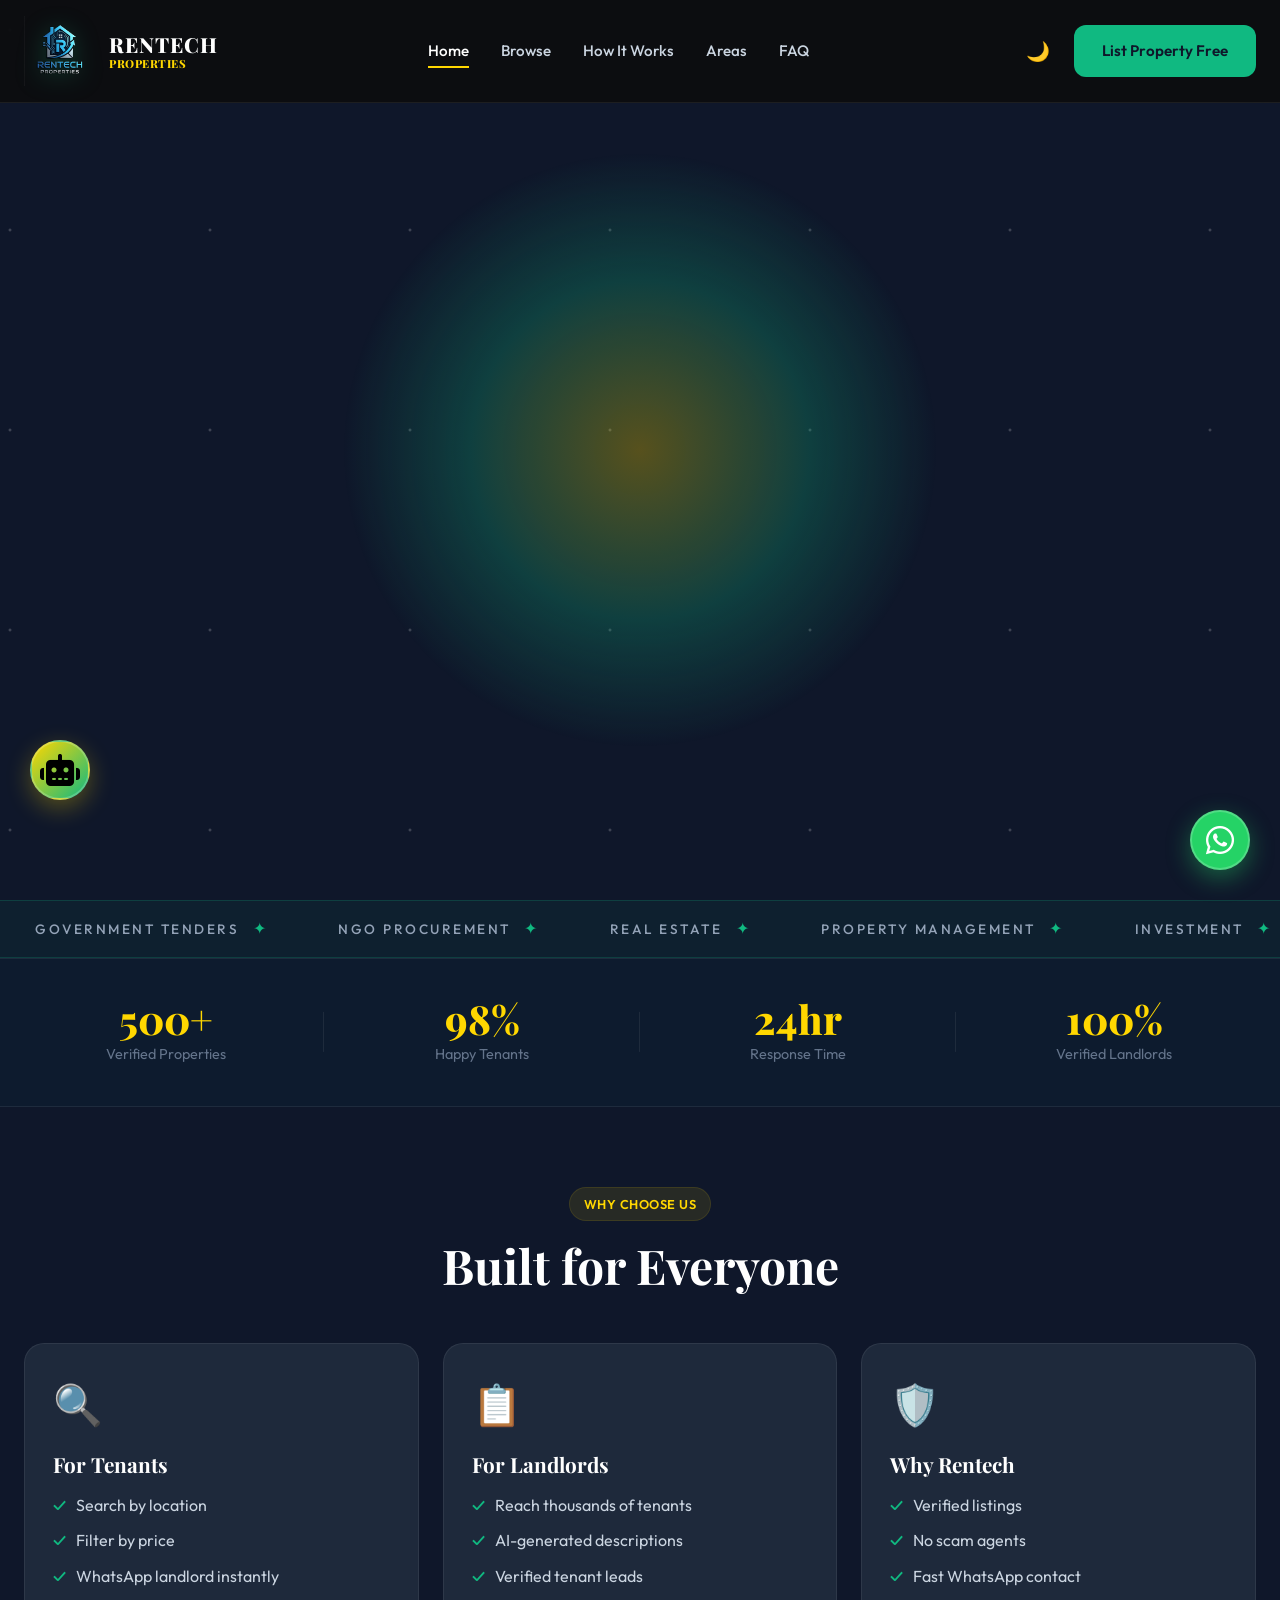
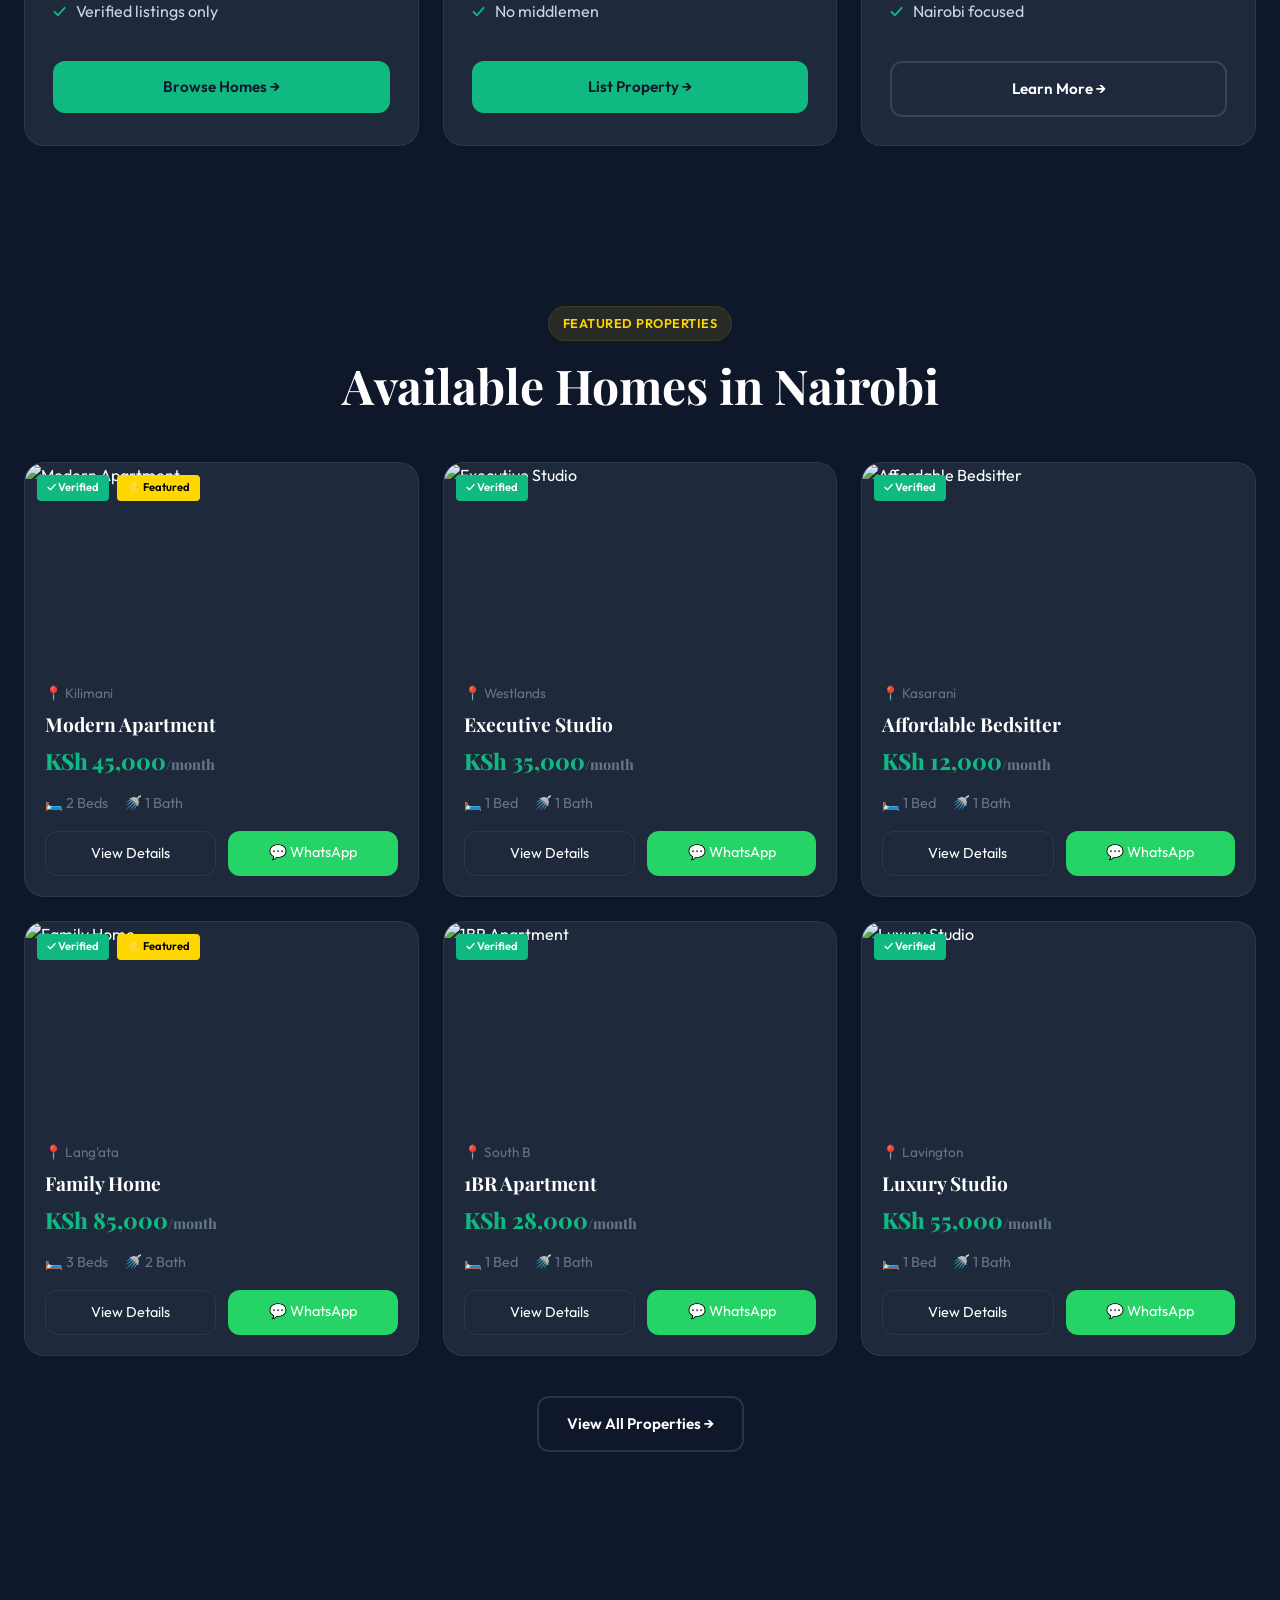
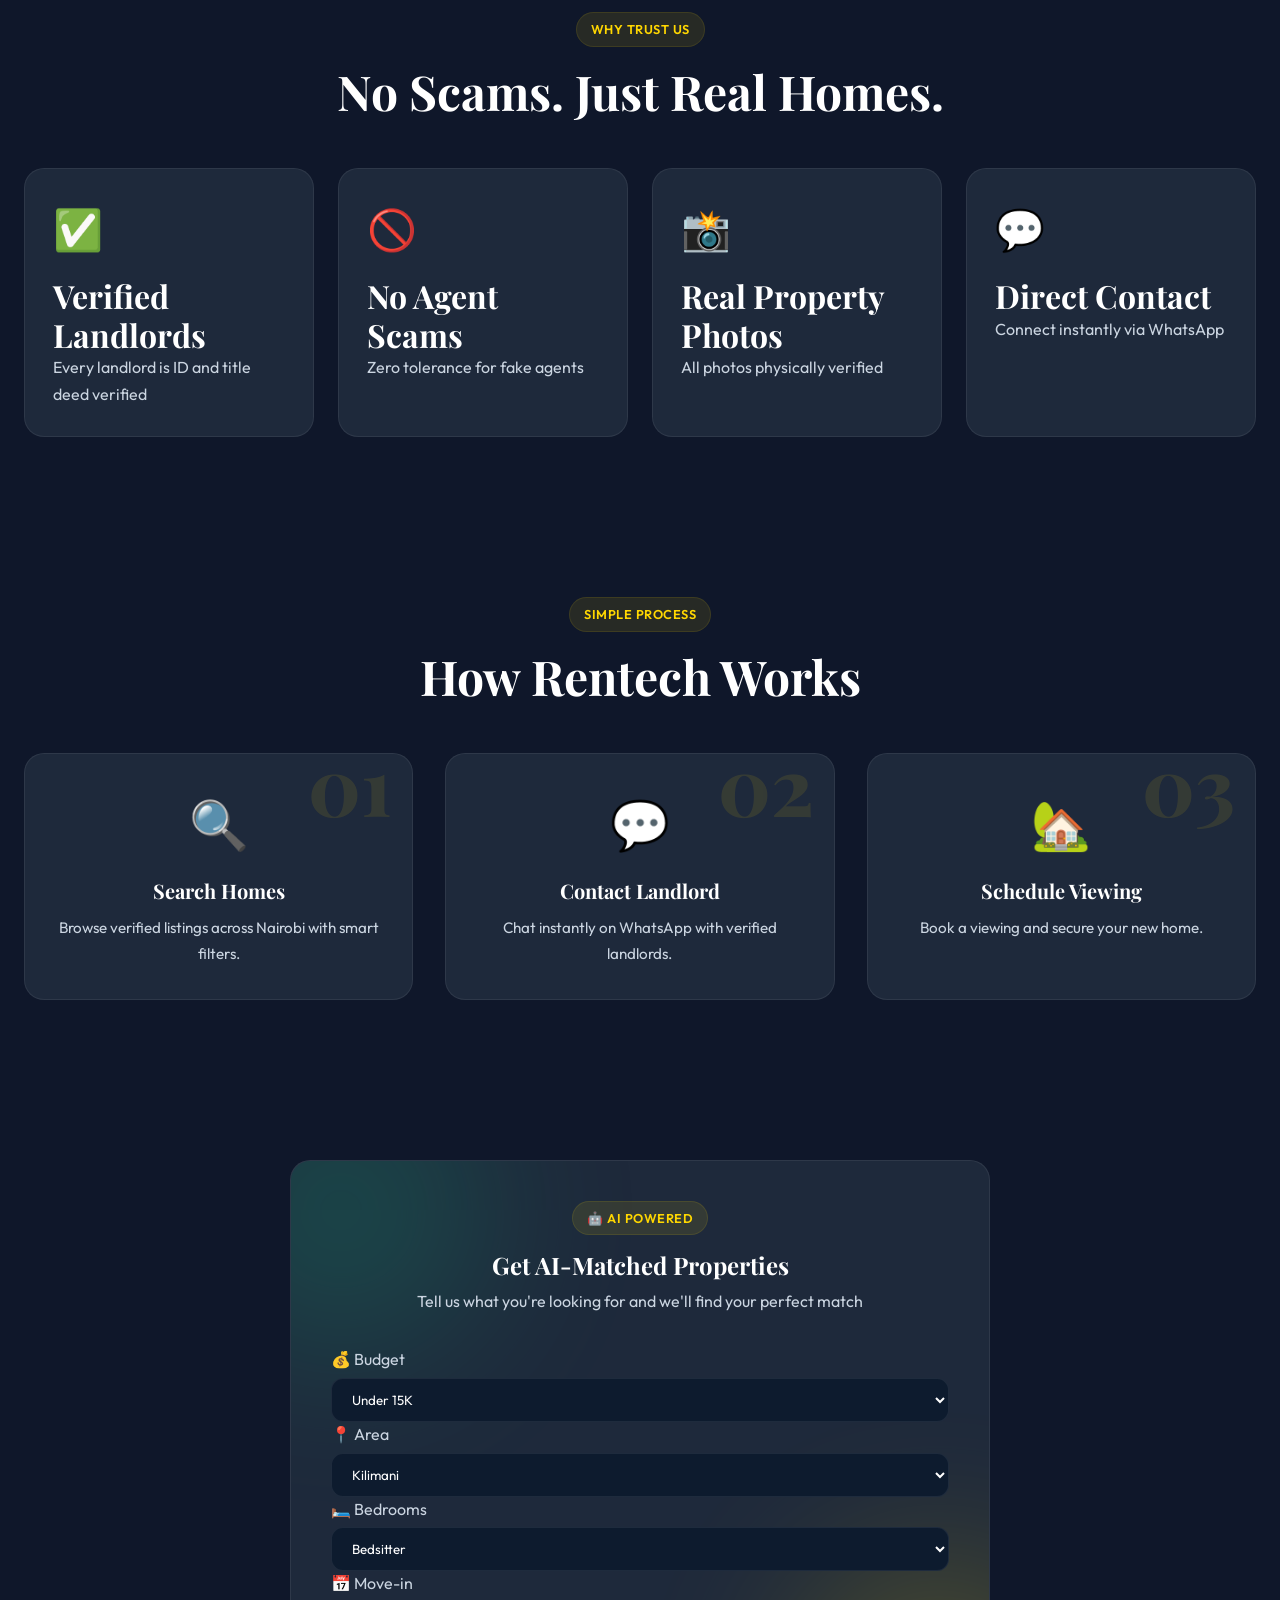
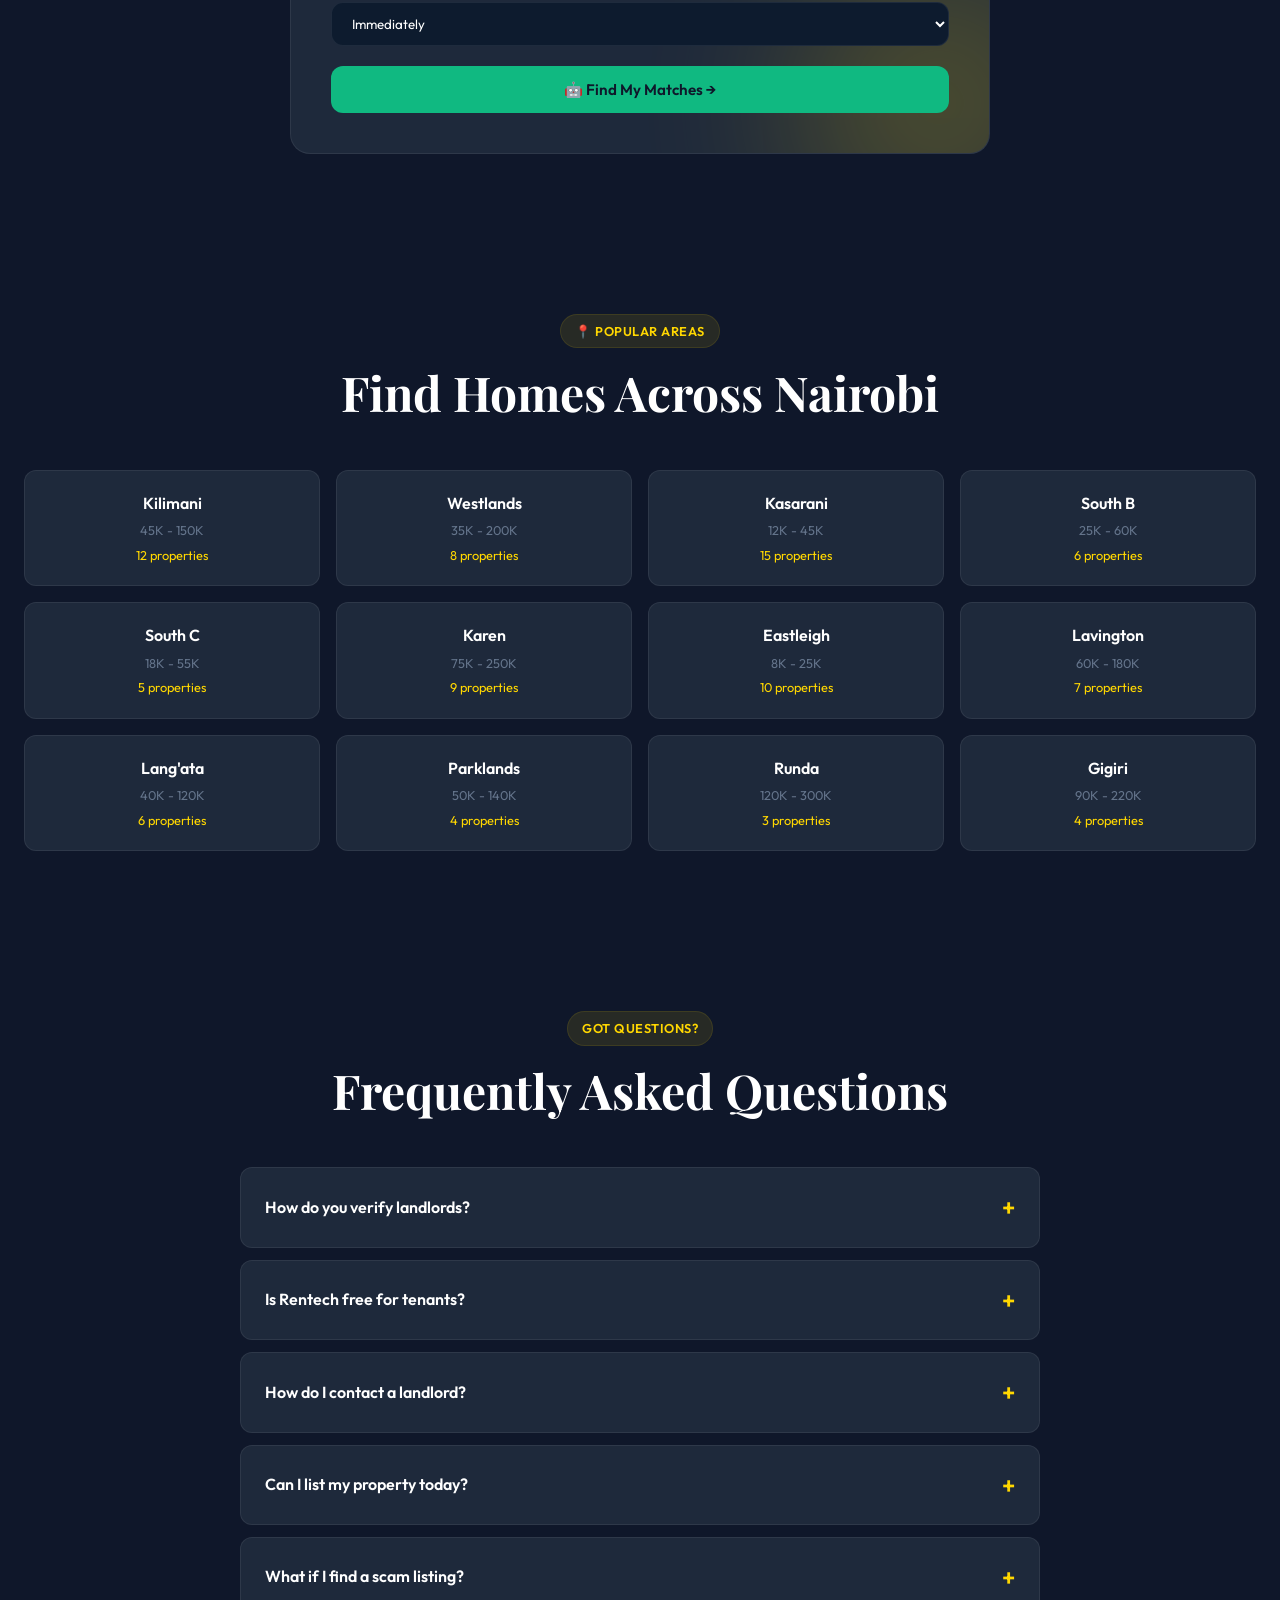
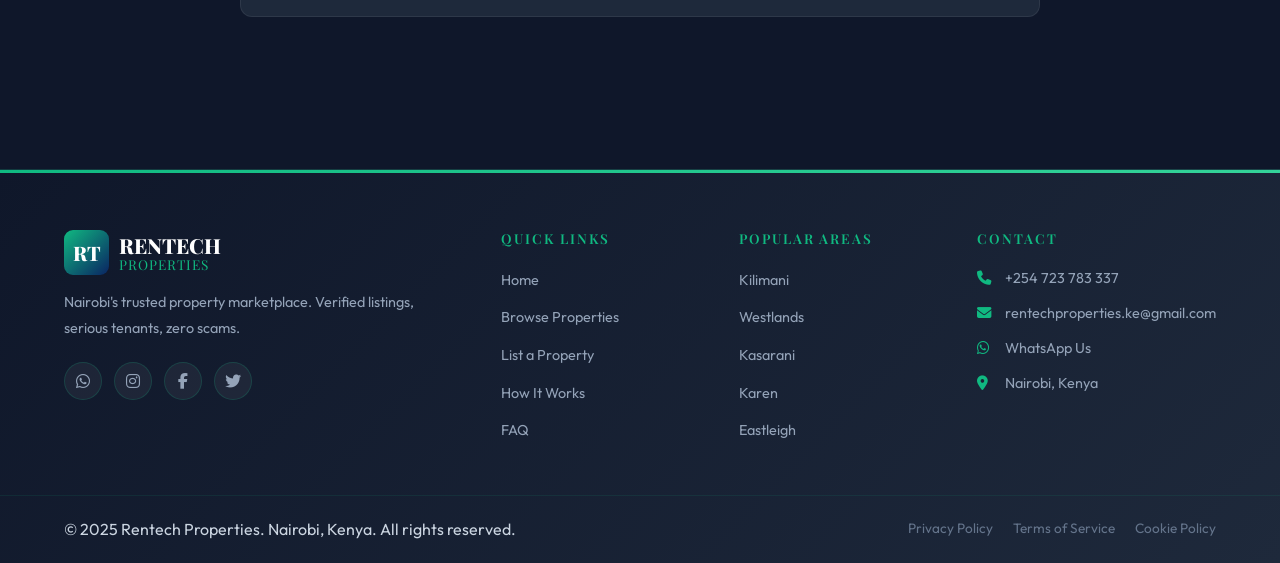
==== index.html @ 943ffc3f "Fixed missing hero section - added amazing two-column hero" ====
<!DOCTYPE html>
<html lang="en">
<head>
    <meta charset="UTF-8">
    <meta name="viewport" content="width=device-width, initial-scale=1.0">
    <title>Rentech Properties | AI-Verified Rentals in Nairobi</title>
    
    <!-- Fonts - Playfair Display & Outfit + Syne & DM Sans -->
    <link rel="preconnect" href="https://fonts.googleapis.com">
    <link rel="preconnect" href="https://fonts.gstatic.com" crossorigin>
    <link href="https://fonts.googleapis.com/css2?family=Playfair+Display:wght@400;500;600;700;800;900&family=Outfit:wght@300;400;500;600;700;800&family=Syne:wght@700;800&family=DM+Sans:wght@400;500;600&display=swap" rel="stylesheet">
    
    <!-- Font Awesome Icons -->
    <link rel="stylesheet" href="https://cdnjs.cloudflare.com/ajax/libs/font-awesome/6.5.0/css/all.min.css">
    
    <!-- Open Graph Meta Tags -->
    <meta property="og:type" content="website">
    <meta property="og:url" content="https://rentech-properties.vercel.app/">
    <meta property="og:title" content="Rentech Properties | AI-Verified Rentals in Nairobi">
    <meta property="og:description" content="No scam agents. No wasted trips. 500+ verified landlords across Nairobi. Find your next home safely.">
    <meta property="og:image" content="https://rentech-properties.vercel.app/assets/logo.png">
    <meta name="theme-color" content="#10B981">
    
    <!-- CSS -->
    <link rel="stylesheet" href="css/styles.css">
</head>
<body>
    <!-- LOADER ANIMATION -->
    <div id="loader">
        <div class="loader-logo-wrap">
            <div class="loader-logo-icon">RT</div>
            <div class="loader-ring"></div>
            <div class="loader-ring2"></div>
            <div class="loader-shimmer"></div>
        </div>
        <div class="loader-name">RENTECH PROPERTIES</div>
        <div class="loader-tagline">Nairobi's Trusted Property Marketplace</div>
        <div class="loader-bar"><div class="loader-fill"></div></div>
    </div>

    <!-- Navigation -->
    <nav class="navbar" id="nav">
        <div class="nav-container">
            <div class="logo" onclick="window.scrollTo({top: 0, behavior: 'smooth'})">
                <div class="logo-img">
                    <img src="assets/logo.png" alt="Rentech Logo">
                </div>
                <div class="logo-text">RENTECH<span>PROPERTIES</span></div>
            </div>
            
            <div class="nav-links">
                <a href="index.html" class="active">Home</a>
                <a href="properties.html">Browse</a>
                <a href="#how">How It Works</a>
                <a href="#locations">Areas</a>
                <a href="#faq">FAQ</a>
            </div>
            
            <div class="nav-right">
                <button class="theme-toggle" id="theme-btn" aria-label="Toggle theme">🌙</button>
                <a href="list-property.html" class="btn btn-primary">List Property Free</a>
                <div class="hamburger" id="ham">
                    <span></span>
                    <span></span>
                    <span></span>
                </div>
            </div>
        </div>
    </nav>
    
    <!-- Mobile Menu -->
    <div class="mobile-menu" id="mob-menu">
        <a href="index.html">Home</a>
        <a href="properties.html">Browse</a>
        <a href="#how">How It Works</a>
        <a href="#locations">Areas</a>
        <a href="#faq">FAQ</a>
        <a href="list-property.html" class="btn btn-primary">List Property Free</a>
    </div>

    <!-- Hero Section -->
    <section class="hero" id="hero">
        <div class="hero-glow"></div>
        
        <div class="container">
            <!-- Main Badge -->
            <div class="hero-badge reveal">
                <span class="pulse-dot"></span>
                <span>AI-Verified Since 2025 🛡️</span>
            </div>
            
            <!-- Main Headline -->
            <h1 class="hero-headline reveal">
                <span class="line">Find Verified Rental Homes</span>
                <span class="line line-2">in Nairobi — Fast</span>
            </h1>
            
            <!-- Subtext -->
            <p class="hero-subtitle reveal">
                Rentech connects serious tenants with verified landlords. No scams. No agents. Just real homes.
            </p>
            
            <!-- CTA Buttons -->
            <div class="hero-ctas reveal">
                <a href="properties.html" class="btn btn-primary">Browse Homes</a>
                <a href="list-property.html" class="btn btn-outline">List Your Property</a>
            </div>
        </div>
    </section>

    <!-- TICKER - Moving Text -->
    <div class="ticker-wrap">
        <div class="ticker-inner">
            <span class="ticker-item">GOVERNMENT TENDERS <span class="ticker-dot">✦</span></span>
            <span class="ticker-item">NGO PROCUREMENT <span class="ticker-dot">✦</span></span>
            <span class="ticker-item">REAL ESTATE <span class="ticker-dot">✦</span></span>
            <span class="ticker-item">PROPERTY MANAGEMENT <span class="ticker-dot">✦</span></span>
            <span class="ticker-item">INVESTMENT <span class="ticker-dot">✦</span></span>
            <span class="ticker-item">CONSTRUCTION <span class="ticker-dot">✦</span></span>
            <span class="ticker-item">TENANT SOURCING <span class="ticker-dot">✦</span></span>
            <!-- Duplicate for seamless loop -->
            <span class="ticker-item">GOVERNMENT TENDERS <span class="ticker-dot">✦</span></span>
            <span class="ticker-item">NGO PROCUREMENT <span class="ticker-dot">✦</span></span>
        </div>
    </div>

    <!-- Stats Bar -->
    <div class="stats-bar">
        <div class="container">
            <div class="stats-grid">
                <div class="stat-item">
                    <div class="stat-number">500+</div>
                    <div class="stat-label">Verified Properties</div>
                </div>
                <div class="stat-item">
                    <div class="stat-number">98%</div>
                    <div class="stat-label">Happy Tenants</div>
                </div>
                <div class="stat-item">
                    <div class="stat-number">24hr</div>
                    <div class="stat-label">Response Time</div>
                </div>
                <div class="stat-item">
                    <div class="stat-number">100%</div>
                    <div class="stat-label">Verified Landlords</div>
                </div>
            </div>
        </div>
    </div>

    <!-- Sections Grid - For Tenants, For Landlords, Why Rentech -->
    <section class="section" id="browse">
        <div class="container">
            <div class="section-header">
                <span class="section-tag">Why Choose Us</span>
                <h2 class="section-title">Built for Everyone</h2>
            </div>
            <div class="feature-grid">
                <!-- For Tenants -->
                <div class="feature-card gold-hover">
                    <div class="feature-icon">🔍</div>
                    <h3 class="feature-title">For Tenants</h3>
                    <ul class="feature-list">
                        <li>Search by location</li>
                        <li>Filter by price</li>
                        <li>WhatsApp landlord instantly</li>
                        <li>Verified listings only</li>
                    </ul>
                    <a href="properties.html" class="btn btn-primary" style="width: 100%; margin-top: 20px;">Browse Homes →</a>
                </div>
                
                <!-- For Landlords -->
                <div class="feature-card gold-hover">
                    <div class="feature-icon">📋</div>
                    <h3 class="feature-title">For Landlords</h3>
                    <ul class="feature-list">
                        <li>Reach thousands of tenants</li>
                        <li>AI-generated descriptions</li>
                        <li>Verified tenant leads</li>
                        <li>No middlemen</li>
                    </ul>
                    <a href="list-property.html" class="btn btn-primary" style="width: 100%; margin-top: 20px;">List Property →</a>
                </div>
                
                <!-- Why Rentech -->
                <div class="feature-card gold-hover">
                    <div class="feature-icon">🛡️</div>
                    <h3 class="feature-title">Why Rentech</h3>
                    <ul class="feature-list">
                        <li>Verified listings</li>
                        <li>No scam agents</li>
                        <li>Fast WhatsApp contact</li>
                        <li>Nairobi focused</li>
                    </ul>
                    <a href="#trust" class="btn btn-outline" style="width: 100%; margin-top: 20px;">Learn More →</a>
                </div>
            </div>
        </div>
    </section>

    <!-- Property Listings -->
    <section class="section">
        <div class="container">
            <div class="section-header">
                <span class="section-tag">Featured Properties</span>
                <h2 class="section-title">Available Homes in Nairobi</h2>
            </div>
            
            <div id="prop-grid" class="property-grid">
                <!-- Properties loaded by JavaScript -->
            </div>
            
            <div class="text-center" style="margin-top: 40px;">
                <a href="properties.html" class="btn btn-outline">View All Properties →</a>
            </div>
        </div>
    </section>

    <!-- Trust Section -->
    <section class="section" id="trust">
        <div class="container">
            <div class="section-header">
                <span class="section-tag">Why Trust Us</span>
                <h2 class="section-title">No Scams. Just Real Homes.</h2>
            </div>
            
            <div class="feature-grid" style="grid-template-columns: repeat(4, 1fr);">
                <div class="feature-card gold-hover">
                    <div class="feature-icon">✅</div>
                    <h3>Verified Landlords</h3>
                    <p class="feature-desc">Every landlord is ID and title deed verified</p>
                </div>
                <div class="feature-card gold-hover">
                    <div class="feature-icon">🚫</div>
                    <h3>No Agent Scams</h3>
                    <p class="feature-desc">Zero tolerance for fake agents</p>
                </div>
                <div class="feature-card gold-hover">
                    <div class="feature-icon">📸</div>
                    <h3>Real Property Photos</h3>
                    <p class="feature-desc">All photos physically verified</p>
                </div>
                <div class="feature-card gold-hover">
                    <div class="feature-icon">💬</div>
                    <h3>Direct Contact</h3>
                    <p class="feature-desc">Connect instantly via WhatsApp</p>
                </div>
            </div>
        </div>
    </section>

    <!-- How It Works -->
    <section class="section" id="how">
        <div class="container">
            <div class="section-header">
                <span class="section-tag">Simple Process</span>
                <h2 class="section-title">How Rentech Works</h2>
            </div>
            
            <div class="steps-grid">
                <div class="step-card">
                    <div class="step-number">01</div>
                    <div class="step-icon">🔍</div>
                    <h3 class="step-title">Search Homes</h3>
                    <p class="step-desc">Browse verified listings across Nairobi with smart filters.</p>
                </div>
                <div class="step-card">
                    <div class="step-number">02</div>
                    <div class="step-icon">💬</div>
                    <h3 class="step-title">Contact Landlord</h3>
                    <p class="step-desc">Chat instantly on WhatsApp with verified landlords.</p>
                </div>
                <div class="step-card">
                    <div class="step-number">03</div>
                    <div class="step-icon">🏡</div>
                    <h3 class="step-title">Schedule Viewing</h3>
                    <p class="step-desc">Book a viewing and secure your new home.</p>
                </div>
            </div>
        </div>
    </section>

    <!-- AI Match Section -->
    <section class="section">
        <div class="container">
            <div class="ai-card">
                <div class="ai-mesh-1"></div>
                <div class="ai-mesh-2"></div>
                <div class="ai-match-form">
                    <div class="section-header" style="margin-bottom: 24px;">
                        <span class="section-tag">🤖 AI Powered</span>
                        <h2 class="ai-match-title">Get AI-Matched Properties</h2>
                        <p class="ai-match-subtitle">Tell us what you're looking for and we'll find your perfect match</p>
                    </div>
                    
                    <div class="grid-2" style="gap: 16px;">
                        <div>
                            <label class="text-muted" style="display: block; margin-bottom: 5px;">💰 Budget</label>
                            <select id="match-budget" class="form-ctrl">
                                <option>Under 15K</option>
                                <option>15K–30K</option>
                                <option>30K–60K</option>
                                <option>60K–100K</option>
                                <option>Over 100K</option>
                            </select>
                        </div>
                        <div>
                            <label class="text-muted" style="display: block; margin-bottom: 5px;">📍 Area</label>
                            <select id="match-area" class="form-ctrl">
                                <option>Kilimani</option>
                                <option>Westlands</option>
                                <option>Kasarani</option>
                                <option>South B/C</option>
                                <option>Karen</option>
                                <option>Eastleigh</option>
                                <option>Lavington</option>
                            </select>
                        </div>
                        <div>
                            <label class="text-muted" style="display: block; margin-bottom: 5px;">🛏️ Bedrooms</label>
                            <select id="match-beds" class="form-ctrl">
                                <option>Bedsitter</option>
                                <option>Studio</option>
                                <option>1 Bedroom</option>
                                <option>2 Bedrooms</option>
                                <option>3+ Bedrooms</option>
                            </select>
                        </div>
                        <div>
                            <label class="text-muted" style="display: block; margin-bottom: 5px;">📅 Move-in</label>
                            <select id="match-movein" class="form-ctrl">
                                <option>Immediately</option>
                                <option>This Month</option>
                                <option>Next Month</option>
                                <option>Just Looking</option>
                            </select>
                        </div>
                    </div>
                    
                    <button id="ai-match-btn" class="btn btn-primary" style="width: 100%; margin-top: 20px; padding: 14px;">
                        🤖 Find My Matches →
                    </button>
                </div>
            </div>
        </div>
    </section>

    <!-- Nairobi Locations -->
    <section class="section" id="locations">
        <div class="container">
            <div class="section-header">
                <span class="section-tag">📍 Popular Areas</span>
                <h2 class="section-title">Find Homes Across Nairobi</h2>
            </div>
            
            <div class="areas-grid">
                <div class="area-tile" onclick="location.href='properties.html?area=Kilimani'">
                    <div class="at-name">Kilimani</div>
                    <div class="at-range">45K - 150K</div>
                    <div class="at-count">12 properties</div>
                </div>
                <div class="area-tile" onclick="location.href='properties.html?area=Westlands'">
                    <div class="at-name">Westlands</div>
                    <div class="at-range">35K - 200K</div>
                    <div class="at-count">8 properties</div>
                </div>
                <div class="area-tile" onclick="location.href='properties.html?area=Kasarani'">
                    <div class="at-name">Kasarani</div>
                    <div class="at-range">12K - 45K</div>
                    <div class="at-count">15 properties</div>
                </div>
                <div class="area-tile" onclick="location.href='properties.html?area=South B'">
                    <div class="at-name">South B</div>
                    <div class="at-range">25K - 60K</div>
                    <div class="at-count">6 properties</div>
                </div>
                <div class="area-tile" onclick="location.href='properties.html?area=South C'">
                    <div class="at-name">South C</div>
                    <div class="at-range">18K - 55K</div>
                    <div class="at-count">5 properties</div>
                </div>
                <div class="area-tile" onclick="location.href='properties.html?area=Karen'">
                    <div class="at-name">Karen</div>
                    <div class="at-range">75K - 250K</div>
                    <div class="at-count">9 properties</div>
                </div>
                <div class="area-tile" onclick="location.href='properties.html?area=Eastleigh'">
                    <div class="at-name">Eastleigh</div>
                    <div class="at-range">8K - 25K</div>
                    <div class="at-count">10 properties</div>
                </div>
                <div class="area-tile" onclick="location.href='properties.html?area=Lavington'">
                    <div class="at-name">Lavington</div>
                    <div class="at-range">60K - 180K</div>
                    <div class="at-count">7 properties</div>
                </div>
                <div class="area-tile" onclick="location.href='properties.html?area=Langata'">
                    <div class="at-name">Lang'ata</div>
                    <div class="at-range">40K - 120K</div>
                    <div class="at-count">6 properties</div>
                </div>
                <div class="area-tile" onclick="location.href='properties.html?area=Parklands'">
                    <div class="at-name">Parklands</div>
                    <div class="at-range">50K - 140K</div>
                    <div class="at-count">4 properties</div>
                </div>
                <div class="area-tile" onclick="location.href='properties.html?area=Runda'">
                    <div class="at-name">Runda</div>
                    <div class="at-range">120K - 300K</div>
                    <div class="at-count">3 properties</div>
                </div>
                <div class="area-tile" onclick="location.href='properties.html?area=Gigiri'">
                    <div class="at-name">Gigiri</div>
                    <div class="at-range">90K - 220K</div>
                    <div class="at-count">4 properties</div>
                </div>
            </div>
        </div>
    </section>

    <!-- FAQ Section -->
    <section class="section" id="faq">
        <div class="container">
            <div class="section-header">
                <span class="section-tag">Got Questions?</span>
                <h2 class="section-title">Frequently Asked Questions</h2>
            </div>
            
            <div class="faq-list">
                <!-- FAQ Item 1 -->
                <div class="faq-item">
                    <div class="faq-hdr" onclick="toggleFaq(this)">
                        <span>How do you verify landlords?</span>
                        <span class="faq-icon">+</span>
                    </div>
                    <div class="faq-body">
                        <p>Every landlord submits their National ID and property title deed. Our team cross-checks records with government databases and conducts a physical property inspection. We also run AI scam detection on every submission before it goes live.</p>
                    </div>
                </div>

                <!-- FAQ Item 2 -->
                <div class="faq-item">
                    <div class="faq-hdr" onclick="toggleFaq(this)">
                        <span>Is Rentech free for tenants?</span>
                        <span class="faq-icon">+</span>
                    </div>
                    <div class="faq-body">
                        <p><strong>Yes! 100% free for tenants!</strong> No application fees, no viewing fees, no hidden charges. You deal directly with the verified landlord. We only earn a 5% commission from the landlord when a tenant moves in successfully.</p>
                    </div>
                </div>

                <!-- FAQ Item 3 -->
                <div class="faq-item">
                    <div class="faq-hdr" onclick="toggleFaq(this)">
                        <span>How do I contact a landlord?</span>
                        <span class="faq-icon">+</span>
                    </div>
                    <div class="faq-body">
                        <p>Click the WhatsApp button on any listing to connect directly with the verified landlord. No forms, no middlemen, no delays. You can call, chat, and schedule viewings instantly.</p>
                    </div>
                </div>

                <!-- FAQ Item 4 -->
                <div class="faq-item">
                    <div class="faq-hdr" onclick="toggleFaq(this)">
                        <span>Can I list my property today?</span>
                        <span class="faq-icon">+</span>
                    </div>
                    <div class="faq-body">
                        <p>Yes! Click "List Property Free" and complete our 4-step form in just 10 minutes. Your listing goes live within 24 hours after verification. Zero upfront cost — we only earn 5% on confirmed move-in.</p>
                    </div>
                </div>

                <!-- FAQ Item 5 -->
                <div class="faq-item">
                    <div class="faq-hdr" onclick="toggleFaq(this)">
                        <span>What if I find a scam listing?</span>
                        <span class="faq-icon">+</span>
                    </div>
                    <div class="faq-body">
                        <p>Report it immediately via WhatsApp (+254 723 783 337). We investigate within 2 hours and remove the listing. Zero tolerance policy. We'll personally help you find an alternative verified property at no cost.</p>
                    </div>
                </div>
            </div>
        </div>
    </section>

    <!-- MODERN FOOTER -->
    <footer class="modern-footer">
        <div class="footer-main">
            <div class="footer-grid">
                <!-- Brand Column -->
                <div class="footer-col footer-brand-col">
                    <div class="footer-logo-wrapper">
                        <div class="footer-logo-icon">RT</div>
                        <div class="footer-logo-text">
                            <span class="footer-logo-rentech">RENTECH</span>
                            <span class="footer-logo-properties">PROPERTIES</span>
                        </div>
                    </div>
                    <p>Nairobi's trusted property marketplace. Verified listings, serious tenants, zero scams.</p>
                    <div class="footer-social">
                        <a href="https://wa.me/254723783337" target="_blank"><i class="fab fa-whatsapp"></i></a>
                        <a href="#" target="_blank"><i class="fab fa-instagram"></i></a>
                        <a href="#" target="_blank"><i class="fab fa-facebook-f"></i></a>
                        <a href="#" target="_blank"><i class="fab fa-twitter"></i></a>
                    </div>
                </div>
                
                <!-- Quick Links -->
                <div class="footer-col">
                    <h4>Quick Links</h4>
                    <ul>
                        <li><a href="index.html">Home</a></li>
                        <li><a href="properties.html">Browse Properties</a></li>
                        <li><a href="list-property.html">List a Property</a></li>
                        <li><a href="#how">How It Works</a></li>
                        <li><a href="#faq">FAQ</a></li>
                    </ul>
                </div>
                
                <!-- Areas -->
                <div class="footer-col">
                    <h4>Popular Areas</h4>
                    <ul>
                        <li><a href="properties.html?area=Kilimani">Kilimani</a></li>
                        <li><a href="properties.html?area=Westlands">Westlands</a></li>
                        <li><a href="properties.html?area=Kasarani">Kasarani</a></li>
                        <li><a href="properties.html?area=Karen">Karen</a></li>
                        <li><a href="properties.html?area=Eastleigh">Eastleigh</a></li>
                    </ul>
                </div>
                
                <!-- Contact -->
                <div class="footer-col">
                    <h4>Contact</h4>
                    <div class="footer-contact-item">
                        <i class="fas fa-phone"></i>
                        <a href="tel:+254723783337">+254 723 783 337</a>
                    </div>
                    <div class="footer-contact-item">
                        <i class="fas fa-envelope"></i>
                        <a href="mailto:rentechproperties.ke@gmail.com">rentechproperties.ke@gmail.com</a>
                    </div>
                    <div class="footer-contact-item">
                        <i class="fab fa-whatsapp"></i>
                        <a href="https://wa.me/254723783337" target="_blank">WhatsApp Us</a>
                    </div>
                    <div class="footer-contact-item">
                        <i class="fas fa-map-marker-alt"></i>
                        <span>Nairobi, Kenya</span>
                    </div>
                </div>
            </div>
        </div>
        
        <div class="footer-bottom">
            <p>© 2025 Rentech Properties. Nairobi, Kenya. All rights reserved.</p>
            <div class="footer-legal">
                <a href="#">Privacy Policy</a>
                <a href="#">Terms of Service</a>
                <a href="#">Cookie Policy</a>
            </div>
        </div>
    </footer>

    <!-- Floating Elements -->
    <a href="https://wa.me/254723783337?text=Hello%20Rentech%20Properties!%20I%20need%20help%20finding%20a%20rental%20in%20Nairobi." class="wa-float" target="_blank">
        <i class="fab fa-whatsapp"></i>
        <span class="wa-tip">Chat with us — always online</span>
    </a>
    
    <div class="ai-chat-trigger" onclick="toggleChat()">
        <div class="ai-chat-btn">
            <i class="fas fa-robot"></i>
        </div>
        <span class="ai-chat-lbl">AI Assistant</span>
    </div>
    
    <div class="ai-chat-panel" id="chatPanel">
        <div class="ai-chat-header">
            <div>
                <h4><i class="fas fa-magic" style="margin-right: 8px;"></i> Rentech Assistant</h4>
                <p>Ask about properties in Nairobi</p>
            </div>
            <button class="ai-chat-close" onclick="toggleChat()"><i class="fas fa-times"></i></button>
        </div>
        
        <div class="ai-chat-messages" id="chatBody">
            <div class="ai-message bot">
                <strong>Assistant</strong><br>
                Hello! 👋 Welcome to Rentech Properties. How can I help you find your perfect home today?
            </div>
        </div>
        
        <div class="ai-quick-replies">
            <button class="ai-quick-reply" onclick="chatAnswer('properties')">🔍 Browse Properties</button>
            <button class="ai-quick-reply" onclick="chatAnswer('areas')">📍 Areas in Nairobi</button>
            <button class="ai-quick-reply" onclick="chatAnswer('contact')">📞 Contact Info</button>
            <button class="ai-quick-reply" onclick="chatAnswer('list')">📋 List Property</button>
        </div>
        
        <div class="ai-chat-input-area">
            <input type="text" class="ai-chat-input" id="chatInput" placeholder="Type your message..." onkeydown="if(event.key==='Enter')sendChat()">
            <button class="ai-chat-send" onclick="sendChat()"><i class="fas fa-paper-plane"></i></button>
        </div>
    </div>
    
    <button class="scroll-top" id="stbtn" onclick="window.scrollTo({top:0, behavior:'smooth'})">↑</button>

    <!-- JavaScript -->
    <script>
        // ---------- PROPERTIES DATA ----------
        const PROPS = [
            {id:1, title:"Modern Apartment", area:"Kilimani", price:45000, beds:2, baths:1, size:85, type:"2BR", furnished:true, badge:"Featured", 
             img:"https://images.unsplash.com/photo-1560448204-e02f11c3d0e2?w=600&q=80"},
            {id:2, title:"Executive Studio", area:"Westlands", price:35000, beds:1, baths:1, size:45, type:"Studio", furnished:true, badge:"New", 
             img:"https://images.unsplash.com/photo-1502672260266-1c1ef2d93688?w=600&q=80"},
            {id:3, title:"Affordable Bedsitter", area:"Kasarani", price:12000, beds:1, baths:1, size:25, type:"Bedsitter", furnished:false, badge:"", 
             img:"https://images.unsplash.com/photo-1522708323590-d24dbb6b0267?w=600&q=80"},
            {id:4, title:"Family Home", area:"Lang'ata", price:85000, beds:3, baths:2, size:140, type:"Maisonette", furnished:false, badge:"Featured", 
             img:"https://images.unsplash.com/photo-1600596542815-ffad4c1539a9?w=600&q=80"},
            {id:5, title:"1BR Apartment", area:"South B", price:28000, beds:1, baths:1, size:55, type:"1BR", furnished:false, badge:"New", 
             img:"https://images.unsplash.com/photo-1493809842364-78817add7ffb?w=600&q=80"},
            {id:6, title:"Luxury Studio", area:"Lavington", price:55000, beds:1, baths:1, size:50, type:"Studio", furnished:true, badge:"", 
             img:"https://images.unsplash.com/photo-1630699144339-420f59b4747a?w=600&q=80"}
        ];

        function formatKSh(n) {
            return `KSh ${Number(n).toLocaleString('en-KE')}`;
        }

        function buildCard(p) {
            const msg = `Hi! I'm interested in ${p.title} in ${p.area} at ${formatKSh(p.price)}/month. Is it still available?`;
            
            return `
                <div class="property-card">
                    <div class="property-image">
                        <img src="${p.img}" alt="${p.title}" loading="lazy">
                        <div class="property-badges">
                            <span class="badge verified">✓ Verified</span>
                            ${p.badge === 'Featured' ? '<span class="badge featured">⭐ Featured</span>' : ''}
                        </div>
                    </div>
                    <div class="property-content">
                        <div class="property-location">📍 ${p.area}</div>
                        <h3 class="property-title">${p.title}</h3>
                        <div class="property-price">${formatKSh(p.price)}<em>/month</em></div>
                        <div class="property-specs">
                            <span>🛏️ ${p.beds} Bed${p.beds > 1 ? 's' : ''}</span>
                            <span>🚿 ${p.baths} Bath</span>
                        </div>
                        <div class="property-actions">
                            <a href="property-detail.html?id=${p.id}" class="btn-details">View Details</a>
                            <a href="https://wa.me/254723783337?text=${encodeURIComponent(msg)}" target="_blank" class="btn-wa">💬 WhatsApp</a>
                        </div>
                    </div>
                </div>
            `;
        }

        function renderGrid() {
            const el = document.getElementById('prop-grid');
            if (el) {
                el.innerHTML = PROPS.map(p => buildCard(p)).join('');
            }
        }

        // AI Match Button
        document.getElementById('ai-match-btn')?.addEventListener('click', function() {
            const budget = document.getElementById('match-budget')?.value || 'Not specified';
            const area = document.getElementById('match-area')?.value || 'Any';
            const beds = document.getElementById('match-beds')?.value || 'Any';
            const moveIn = document.getElementById('match-movein')?.value || 'Anytime';
            
            const message = `*NEW AI MATCH REQUEST* 🤖%0A%0A📍 *Area:* ${area}%0A💰 *Budget:* ${budget}%0A🛏️ *Beds:* ${beds}%0A📅 *Move-in:* ${moveIn}%0A%0APlease send me matching properties!`;
            
            window.open(`https://wa.me/254723783337?text=${message}`, '_blank');
        });

        // FAQ Toggle
        function toggleFaq(header) {
            const item = header.closest('.faq-item');
            const body = item.querySelector('.faq-body');
            const icon = header.querySelector('.faq-icon');
            const isOpen = body.style.maxHeight && body.style.maxHeight !== '0px';
            
            document.querySelectorAll('.faq-item').forEach(otherItem => {
                if (otherItem !== item) {
                    otherItem.querySelector('.faq-body').style.maxHeight = '0';
                    otherItem.querySelector('.faq-icon').style.transform = 'rotate(0deg)';
                }
            });
            
            if (isOpen) {
                body.style.maxHeight = '0';
                icon.style.transform = 'rotate(0deg)';
            } else {
                body.style.maxHeight = body.scrollHeight + 'px';
                icon.style.transform = 'rotate(45deg)';
            }
        }

        // Scroll Effects
        window.addEventListener('scroll', () => {
            const nav = document.getElementById('nav');
            if (nav) {
                if (window.scrollY > 50) nav.classList.add('scrolled');
                else nav.classList.remove('scrolled');
            }
            
            const stbtn = document.getElementById('stbtn');
            if (stbtn) {
                if (window.scrollY > 300) stbtn.classList.add('visible');
                else stbtn.classList.remove('visible');
            }
        });

        // Hamburger Menu
        const ham = document.getElementById('ham');
        const mob = document.getElementById('mob-menu');
        ham?.addEventListener('click', () => {
            const open = mob.classList.toggle('open');
            if (open) {
                ham.children[0].style.transform = 'rotate(45deg) translate(5px,5px)';
                ham.children[1].style.opacity = '0';
                ham.children[2].style.transform = 'rotate(-45deg) translate(5px,-5px)';
            } else {
                ham.children[0].style.transform = '';
                ham.children[1].style.opacity = '';
                ham.children[2].style.transform = '';
            }
        });

        // Theme Toggle
        const themeBtn = document.getElementById('theme-btn');
        function applyTheme(theme) {
            document.documentElement.classList.toggle('light-mode', theme === 'light');
            themeBtn.textContent = theme === 'dark' ? '🌙' : '☀️';
            localStorage.setItem('rt_theme', theme);
        }
        
        themeBtn?.addEventListener('click', () => {
            const current = document.documentElement.classList.contains('light-mode') ? 'light' : 'dark';
            applyTheme(current === 'dark' ? 'light' : 'dark');
        });
        
        const savedTheme = localStorage.getItem('rt_theme') || 'dark';
        applyTheme(savedTheme);

        // LOADER
        window.addEventListener('load', function() {
            setTimeout(function() {
                const loader = document.getElementById('loader');
                loader.classList.add('gone');
                setTimeout(function() {
                    loader.style.display = 'none';
                }, 800);
            }, 2800);
        });

        // CHATBOT FUNCTIONS
        function toggleChat() {
            document.getElementById('chatPanel').classList.toggle('open');
        }

        const chatAnswers = {
            properties: "We have properties across Nairobi:\n• Kilimani: 2BR from 65K\n• Westlands: Studios from 35K\n• Kasarani: Bedsitters from 12K\n• Karen: Luxury homes from 75K\n\nWhich area interests you?",
            areas: "We cover all Nairobi:\n📍 Kilimani • Westlands • Kasarani\n📍 South B/C • Lang'ata • Lavington\n📍 Karen • Eastleigh • Embakasi\n📍 Ruaka • Parklands • Runda",
            contact: "📞 +254 723 783 337\n📧 rentechproperties.ke@gmail.com\n💬 WhatsApp: wa.me/254723783337\n📍 Nairobi City, Kenya",
            list: "To list your property:\n1. Click 'List Property Free'\n2. Fill the 4-step form\n3. Get verified in 24hrs\n4. Receive qualified tenants\n\nZero upfront cost! Only 5% on move-in."
        };

        function chatAnswer(type) {
            const chatBody = document.getElementById('chatBody');
            const msgDiv = document.createElement('div');
            msgDiv.className = 'ai-message bot';
            msgDiv.innerHTML = '<strong>Assistant</strong><br>' + (chatAnswers[type] || "How can I help you?");
            chatBody.appendChild(msgDiv);
            chatBody.scrollTop = chatBody.scrollHeight;
        }

        function sendChat() {
            const input = document.getElementById('chatInput');
            const msg = input.value.trim();
            if (!msg) return;
            
            const chatBody = document.getElementById('chatBody');
            
            const userDiv = document.createElement('div');
            userDiv.className = 'ai-message user';
            userDiv.textContent = msg;
            chatBody.appendChild(userDiv);
            input.value = '';
            
            setTimeout(() => {
                const botDiv = document.createElement('div');
                botDiv.className = 'ai-message bot';
                let response = "Thanks for your message! Our team will respond shortly. For urgent help, WhatsApp +254 723 783 337";
                
                const lowerMsg = msg.toLowerCase();
                if (lowerMsg.includes('hello') || lowerMsg.includes('hi')) {
                    response = "Hello! 👋 Welcome to Rentech Properties. Looking for a home or want to list your property?";
                } else if (lowerMsg.includes('price') || lowerMsg.includes('cost')) {
                    response = "Our properties range from KSh 8,000 (bedsitters) to KSh 180,000+ (luxury homes).";
                } else if (lowerMsg.includes('kilimani') || lowerMsg.includes('westlands')) {
                    response = "We have several properties in that area! Visit rentech.co.ke/properties.html to see available listings.";
                }
                
                botDiv.innerHTML = '<strong>Assistant</strong><br>' + response;
                chatBody.appendChild(botDiv);
                chatBody.scrollTop = chatBody.scrollHeight;
            }, 800);
        }

        // Initialize
        document.addEventListener('DOMContentLoaded', () => {
            renderGrid();
        });

        // Make functions global
        window.toggleChat = toggleChat;
        window.chatAnswer = chatAnswer;
        window.sendChat = sendChat;
        window.toggleFaq = toggleFaq;
    </script>
</body>
</html>
---- css/styles.css ----
/* ============================================
   RENTECH PROPERTIES - GLOBAL DESIGN SYSTEM
   Nairobi's AI-Powered Rental Marketplace
   Brand Colors: Emerald (#10B981) & Gold (#FFD700)
   ============================================ */

/* ==========================================
   CSS VARIABLES / DESIGN TOKENS
   ========================================== */
:root {
    /* Primary Colors */
    --navy: #0A2463;
    --navy-mid: #0D2F7A;
    --navy-light: #1a3a7a;
    --emerald: #10B981;
    --emerald-dark: #059669;
    --emerald-dim: rgba(16, 185, 129, 0.10);
    --emerald-glow: rgba(16, 185, 129, 0.25);
    
    /* Premium Gold Accents */
    --gold: #FFD700;
    --gold-dim: rgba(255, 215, 0, 0.1);
    --gold-glow: rgba(255, 215, 0, 0.3);
    
    /* Accent Colors */
    --orange: #F59E0B;
    --red: #EF4444;
    --blue: #3B82F6;
    
    /* Background Colors */
    --bg: #0F172A;
    --bg-2: #0D1B2E;
    --bg-3: #0a0f1a;
    
    /* Card Colors */
    --card: #1E293B;
    --card-hover: #253347;
    --card-border: rgba(255, 255, 255, 0.07);
    
    /* Border Colors */
    --border: rgba(255, 255, 255, 0.07);
    --border-light: rgba(255, 255, 255, 0.12);
    --border-active: rgba(16, 185, 129, 0.5);
    
    /* Text Colors */
    --text: #FFFFFF;
    --muted: #CBD5E1;
    --dim: #64748B;
    
    /* WhatsApp Green */
    --wa-green: #25D366;
    
    /* Border Radius */
    --radius: 12px;
    --radius-lg: 20px;
    --radius-sm: 8px;
    --radius-full: 9999px;
    
    /* Shadows */
    --shadow: 0 20px 50px rgba(0, 0, 0, 0.4);
    --shadow-sm: 0 4px 20px rgba(0, 0, 0, 0.3);
    --shadow-glow: 0 0 30px rgba(16, 185, 129, 0.3);
    --shadow-gold: 0 0 30px rgba(255, 215, 0, 0.3);
    
    /* Transitions */
    --transition: all 0.3s ease;
    --transition-fast: all 0.2s ease;
    
    /* Font Families - Playfair & Outfit + Syne & DM Sans */
    --font-heading: 'Playfair Display', 'Syne', serif;
    --font-body: 'Outfit', 'DM Sans', sans-serif;
    
    /* Spacing */
    --nav-height: 80px;
    --container-max: 1280px;
}

/* Light Mode Variables */
.light-mode {
    --bg: #F8FAFC;
    --bg-2: #F1F5F9;
    --bg-3: #E2E8F0;
    --card: #FFFFFF;
    --card-hover: #F8FAFC;
    --text: #0F172A;
    --muted: #334155;
    --dim: #64748B;
    --border: rgba(0, 0, 0, 0.1);
    --border-light: rgba(0, 0, 0, 0.15);
}

/* ==========================================
   RESET & BASE STYLES
   ========================================== */
*, *::before, *::after {
    box-sizing: border-box;
    margin: 0;
    padding: 0;
}

html {
    scroll-behavior: smooth;
    scroll-padding-top: var(--nav-height);
    font-size: 16px;
}

body {
    font-family: var(--font-body);
    background-color: var(--bg);
    color: var(--text);
    line-height: 1.6;
    min-height: 100vh;
    overflow-x: hidden;
    position: relative;
    transition: background-color 0.3s ease, color 0.3s ease;
}

/* Floating Stars Background */
body::before {
    content: '';
    position: fixed;
    top: 0;
    left: 0;
    width: 100%;
    height: 100%;
    background-image: 
        radial-gradient(2px 2px at 10px 30px, #fff, rgba(0,0,0,0)),
        radial-gradient(2px 2px at 120px 240px, #fff, rgba(0,0,0,0)),
        radial-gradient(2px 2px at 350px 150px, #fff, rgba(0,0,0,0)),
        radial-gradient(2px 2px at 800px 500px, #fff, rgba(0,0,0,0)),
        radial-gradient(2px 2px at 1200px 800px, #fff, rgba(0,0,0,0)),
        radial-gradient(2px 2px at 1400px 200px, #fff, rgba(0,0,0,0)),
        radial-gradient(3px 3px at 20px 680px, #fff, rgba(0,0,0,0)),
        radial-gradient(3px 3px at 650px 950px, #fff, rgba(0,0,0,0)),
        radial-gradient(3px 3px at 1100px 400px, #fff, rgba(0,0,0,0)),
        radial-gradient(3px 3px at 1600px 600px, #fff, rgba(0,0,0,0));
    background-repeat: repeat;
    background-size: 200px 200px;
    opacity: 0.3;
    pointer-events: none;
    z-index: 0;
    animation: twinkle 8s infinite alternate;
}

@keyframes twinkle {
    0%, 100% { opacity: 0.2; }
    50% { opacity: 0.4; }
}

/* Selection */
::selection {
    background: var(--gold);
    color: var(--bg);
}

/* Scrollbar */
::-webkit-scrollbar {
    width: 8px;
    height: 8px;
}

::-webkit-scrollbar-track {
    background: var(--bg-2);
}

::-webkit-scrollbar-thumb {
    background: var(--gold);
    border-radius: var(--radius-full);
}

::-webkit-scrollbar-thumb:hover {
    background: var(--emerald);
}

/* ==========================================
   TYPOGRAPHY - Playfair & Outfit
   ========================================== */
h1, h2, h3, h4, h5, h6 {
    font-family: var(--font-heading);
    font-weight: 700;
    line-height: 1.2;
    color: var(--text);
}

/* Additional font utility classes */
.playfair-text {
    font-family: 'Playfair Display', 'Syne', serif;
    font-weight: 700;
}

.outfit-text {
    font-family: 'Outfit', 'DM Sans', sans-serif;
}

.gold-gradient-text {
    background: linear-gradient(135deg, #c9a84c, #e8c96a);
    -webkit-background-clip: text;
    -webkit-text-fill-color: transparent;
    background-clip: text;
}

h1 { font-size: clamp(2.5rem, 5vw, 4rem); }
h2 { font-size: clamp(2rem, 4vw, 3rem); }
h3 { font-size: clamp(1.5rem, 3vw, 2rem); }
h4 { font-size: clamp(1.25rem, 2.5vw, 1.5rem); }
h5 { font-size: 1.125rem; }
h6 { font-size: 1rem; }

p {
    color: var(--muted);
    font-size: 1rem;
    line-height: 1.7;
}

a {
    color: var(--emerald);
    text-decoration: none;
    transition: var(--transition-fast);
}

a:hover {
    color: var(--gold);
}

/* ==========================================
   UTILITY CLASSES
   ========================================== */
.container {
    width: 100%;
    max-width: var(--container-max);
    margin: 0 auto;
    padding: 0 24px;
}

.section {
    padding: 80px 0;
    position: relative;
    z-index: 1;
}

.section-sm {
    padding: 40px 0;
}

.text-center { text-align: center; }
.text-left { text-align: left; }
.text-right { text-align: right; }

.text-emerald { color: var(--emerald); }
.text-gold { color: var(--gold); }
.text-orange { color: var(--orange); }
.text-muted { color: var(--muted); }
.text-dim { color: var(--dim); }

.bg-card { background-color: var(--card); }
.bg-bg2 { background-color: var(--bg-2); }

.gradient-text {
    background: linear-gradient(135deg, var(--emerald), var(--gold));
    -webkit-background-clip: text;
    -webkit-text-fill-color: transparent;
    background-clip: text;
    background-size: 200% 200%;
    animation: gradient 6s ease infinite;
}

@keyframes gradient {
    0% { background-position: 0% 50%; }
    50% { background-position: 100% 50%; }
    100% { background-position: 0% 50%; }
}

.glass {
    background: rgba(255, 255, 255, 0.05);
    backdrop-filter: blur(10px);
    -webkit-backdrop-filter: blur(10px);
    border: 1px solid var(--border);
}

/* Flex utilities */
.flex { display: flex; }
.flex-col { flex-direction: column; }
.items-center { align-items: center; }
.justify-center { justify-content: center; }
.justify-between { justify-content: space-between; }
.gap-1 { gap: 4px; }
.gap-2 { gap: 8px; }
.gap-3 { gap: 12px; }
.gap-4 { gap: 16px; }
.gap-6 { gap: 24px; }
.gap-8 { gap: 32px; }

/* Grid utilities */
.grid { display: grid; }
.grid-2 { grid-template-columns: repeat(2, 1fr); }
.grid-3 { grid-template-columns: repeat(3, 1fr); }
.grid-4 { grid-template-columns: repeat(4, 1fr); }

@media (max-width: 1024px) {
    .grid-4 { grid-template-columns: repeat(2, 1fr); }
    .grid-3 { grid-template-columns: repeat(2, 1fr); }
}

@media (max-width: 640px) {
    .grid-4, .grid-3, .grid-2 { grid-template-columns: 1fr; }
}

/* Gold hover effect */
.gold-hover {
    transition: var(--transition);
}

.gold-hover:hover {
    border-color: var(--gold) !important;
    box-shadow: var(--shadow-gold) !important;
    transform: translateY(-3px);
}

/* ==========================================
   BUTTONS
   ========================================== */
.btn {
    display: inline-flex;
    align-items: center;
    justify-content: center;
    gap: 8px;
    padding: 14px 28px;
    font-family: var(--font-body);
    font-size: 0.95rem;
    font-weight: 600;
    border-radius: var(--radius);
    border: none;
    cursor: pointer;
    transition: var(--transition);
    text-decoration: none;
    white-space: nowrap;
}

.btn-primary {
    background: var(--emerald);
    color: var(--bg);
}

.btn-primary:hover {
    background: var(--emerald-dark);
    transform: translateY(-2px);
    box-shadow: var(--shadow-glow);
}

.btn-gold {
    background: var(--gold);
    color: var(--bg);
}

.btn-gold:hover {
    background: #e6c200;
    transform: translateY(-2px);
    box-shadow: var(--shadow-gold);
}

.btn-outline {
    background: transparent;
    color: var(--text);
    border: 2px solid var(--border-light);
}

.btn-outline:hover {
    border-color: var(--gold);
    color: var(--gold);
    transform: translateY(-2px);
}

.btn-ghost {
    background: transparent;
    color: var(--muted);
    padding: 10px 16px;
}

.btn-ghost:hover {
    color: var(--gold);
    background: var(--gold-dim);
}

.btn-whatsapp {
    background: var(--wa-green);
    color: white;
}

.btn-whatsapp:hover {
    background: #20bd5a;
    transform: translateY(-2px);
}

.btn-sm {
    padding: 10px 20px;
    font-size: 0.875rem;
}

.btn-lg {
    padding: 18px 36px;
    font-size: 1rem;
}

.btn-full {
    width: 100%;
}

.btn:disabled {
    opacity: 0.5;
    cursor: not-allowed;
    transform: none !important;
}

/* ==========================================
   NAVIGATION
   ========================================== */
.navbar {
    position: fixed;
    top: 0;
    left: 0;
    width: 100%;
    padding: 16px 24px;
    z-index: 1000;
    backdrop-filter: blur(20px);
    -webkit-backdrop-filter: blur(20px);
    background: rgba(12, 12, 12, 0.85);
    transition: var(--transition);
    border-bottom: 1px solid var(--border);
}

.light-mode .navbar {
    background: rgba(255, 255, 255, 0.85);
}

.navbar.scrolled {
    background: rgba(12, 12, 12, 0.98);
    box-shadow: 0 4px 20px rgba(0,0,0,0.3);
}

.light-mode .navbar.scrolled {
    background: rgba(255, 255, 255, 0.98);
}

.nav-container {
    display: flex;
    align-items: center;
    justify-content: space-between;
    max-width: var(--container-max);
    margin: 0 auto;
}

.logo {
    display: flex;
    align-items: center;
    gap: 15px;
    text-decoration: none;
    cursor: pointer;
}

.logo-img {
    width: 70px;
    height: 70px;
    animation: spinLogo 0.8s ease-in-out;
    transition: var(--transition);
}

.logo-img:hover {
    transform: scale(1.1) rotate(5deg);
}

.logo-img img {
    width: 100%;
    height: 100%;
    object-fit: contain;
    filter: drop-shadow(0 4px 12px var(--emerald-glow));
}

@keyframes spinLogo {
    from { transform: rotate(0deg) scale(0.8); opacity: 0; }
    to { transform: rotate(360deg) scale(1); opacity: 1; }
}

.logo-text {
    display: flex;
    flex-direction: column;
    line-height: 1.2;
    font-family: var(--font-heading);
    font-weight: 800;
    font-size: 1.3rem;
    letter-spacing: 1px;
}

.logo-text span {
    font-size: 0.7rem;
    margin-left: 0;
    letter-spacing: 0.5px;
    color: var(--gold);
    display: block;
}

.nav-links {
    display: flex;
    gap: 32px;
    align-items: center;
}

.nav-links a {
    color: var(--muted);
    text-decoration: none;
    font-weight: 500;
    font-size: 0.95rem;
    transition: color 0.2s ease;
    position: relative;
    padding: 5px 0;
}

.nav-links a:hover,
.nav-links a.active {
    color: var(--text);
}

.nav-links a::after {
    content: '';
    position: absolute;
    bottom: 0;
    left: 0;
    width: 0;
    height: 2px;
    background: var(--gold);
    transition: width 0.3s ease;
}

.nav-links a:hover::after,
.nav-links a.active::after {
    width: 100%;
}

.nav-right {
    display: flex;
    align-items: center;
    gap: 16px;
}

.theme-toggle {
    background: none;
    border: none;
    color: var(--muted);
    font-size: 1.2rem;
    cursor: pointer;
    padding: 8px;
    border-radius: 50%;
    transition: var(--transition);
}

.theme-toggle:hover {
    color: var(--gold);
    background: var(--card);
}

.hamburger {
    display: none;
    flex-direction: column;
    gap: 6px;
    cursor: pointer;
    padding: 10px;
}

.hamburger span {
    width: 28px;
    height: 2px;
    background: var(--text);
    transition: var(--transition);
}

.mobile-menu {
    display: none;
    position: fixed;
    top: 80px;
    left: 0;
    width: 100%;
    background: var(--bg-2);
    backdrop-filter: blur(20px);
    padding: 24px;
    z-index: 999;
    border-bottom: 1px solid var(--border);
    transform: translateY(-100%);
    transition: transform 0.3s ease;
}

.mobile-menu.open {
    transform: translateY(0);
}

.mobile-menu a {
    display: block;
    padding: 16px 0;
    color: var(--muted);
    text-decoration: none;
    font-weight: 500;
    border-bottom: 1px solid var(--border);
}

.mobile-menu .btn {
    margin-top: 20px;
    width: 100%;
    text-align: center;
}

@media (max-width: 900px) {
    .nav-links,
    .nav-right .btn {
        display: none;
    }
    .hamburger {
        display: flex;
    }
    .mobile-menu {
        display: block;
    }
    .nav-right {
        gap: 8px;
    }
}

/* ==========================================
   HERO SECTION
   ========================================== */
.hero {
    min-height: 100vh;
    display: flex;
    align-items: center;
    justify-content: center;
    position: relative;
    padding-top: var(--nav-height);
    overflow: hidden;
    text-align: center;
}

.hero-glow {
    position: absolute;
    width: 600px;
    height: 600px;
    background: radial-gradient(circle, var(--gold-glow) 0%, var(--emerald-glow) 40%, transparent 70%);
    border-radius: 50%;
    top: 50%;
    left: 50%;
    transform: translate(-50%, -50%);
    z-index: 0;
    pointer-events: none;
    animation: pulse-glow 4s infinite;
}

@keyframes pulse-glow {
    0% { opacity: 0.3; transform: translate(-50%, -50%) scale(1); }
    50% { opacity: 0.6; transform: translate(-50%, -50%) scale(1.1); }
    100% { opacity: 0.3; transform: translate(-50%, -50%) scale(1); }
}

.hero-content {
    max-width: 900px;
    padding: 40px 24px;
    position: relative;
    z-index: 1;
}

.hero-badge {
    display: inline-flex;
    align-items: center;
    gap: 10px;
    padding: 10px 20px;
    background: var(--card);
    border: 1px solid var(--border);
    border-radius: var(--radius-full);
    margin-bottom: 24px;
    font-size: 0.9rem;
}

.pulse-dot {
    width: 8px;
    height: 8px;
    background: var(--gold);
    border-radius: 50%;
    position: relative;
}

.pulse-dot::before {
    content: '';
    position: absolute;
    width: 100%;
    height: 100%;
    border-radius: 50%;
    background: var(--gold);
    animation: pulse 2s infinite;
}

@keyframes pulse {
    0% { transform: scale(1); opacity: 0.7; }
    70% { transform: scale(2.5); opacity: 0; }
    100% { transform: scale(1); opacity: 0; }
}

.hero-headline {
    margin-bottom: 24px;
}

.hero-headline .line {
    display: block;
    font-size: clamp(2.5rem, 6vw, 4.5rem);
    font-family: var(--font-heading);
}

.hero-headline .line-2 {
    background: linear-gradient(135deg, var(--emerald), var(--gold));
    -webkit-background-clip: text;
    -webkit-text-fill-color: transparent;
    background-clip: text;
}

.hero-subtitle {
    font-size: 1.2rem;
    color: var(--muted);
    max-width: 700px;
    margin: 0 auto 32px;
    line-height: 1.7;
}

.hero-ctas {
    display: flex;
    align-items: center;
    justify-content: center;
    gap: 16px;
    margin-bottom: 48px;
    flex-wrap: wrap;
}

/* ==========================================
   TICKER STYLES
   ========================================== */
.ticker-wrap {
    background: rgba(16, 185, 129, 0.05);
    border-top: 1px solid rgba(16, 185, 129, 0.2);
    border-bottom: 1px solid rgba(16, 185, 129, 0.2);
    padding: 15px 0;
    overflow: hidden;
    white-space: nowrap;
    width: 100%;
}

.ticker-inner {
    display: inline-flex;
    animation: ticker 35s linear infinite;
}

.ticker-inner:hover {
    animation-play-state: paused;
}

.ticker-item {
    font-size: 0.85rem;
    letter-spacing: 2.5px;
    text-transform: uppercase;
    color: #94A3B8;
    padding: 0 35px;
    font-weight: 500;
}

.ticker-dot {
    color: var(--emerald);
    margin-left: 8px;
    font-size: 1rem;
}

@keyframes ticker {
    from { transform: translateX(0); }
    to { transform: translateX(-50%); }
}

/* ==========================================
   STATS BAR
   ========================================== */
.stats-bar {
    background: var(--bg-2);
    border-top: 1px solid var(--border);
    border-bottom: 1px solid var(--border);
    padding: 40px 0;
}

.stats-grid {
    display: grid;
    grid-template-columns: repeat(4, 1fr);
    gap: 32px;
    text-align: center;
}

@media (max-width: 768px) {
    .stats-grid {
        grid-template-columns: repeat(2, 1fr);
    }
}

.stat-item {
    position: relative;
}

.stat-item:not(:last-child)::after {
    content: '';
    position: absolute;
    right: -16px;
    top: 50%;
    transform: translateY(-50%);
    width: 1px;
    height: 60%;
    background: var(--border);
}

@media (max-width: 768px) {
    .stat-item:nth-child(2)::after {
        display: none;
    }
}

.stat-number {
    font-family: var(--font-heading);
    font-size: 2.5rem;
    font-weight: 800;
    color: var(--gold);
    line-height: 1;
    margin-bottom: 4px;
}

.stat-label {
    font-size: 0.9rem;
    color: var(--dim);
}

/* ==========================================
   SECTION HEADERS
   ========================================== */
.section-header {
    margin-bottom: 48px;
    text-align: center;
}

.section-tag {
    display: inline-block;
    padding: 6px 14px;
    background: var(--gold-dim);
    color: var(--gold);
    font-size: 0.8rem;
    font-weight: 600;
    border-radius: var(--radius-full);
    margin-bottom: 16px;
    text-transform: uppercase;
    letter-spacing: 0.5px;
    border: 1px solid var(--gold-dim);
}

.section-title {
    margin-bottom: 12px;
    font-size: clamp(2rem, 4vw, 3rem);
}

.section-subtitle {
    font-size: 1.1rem;
    color: var(--muted);
    max-width: 600px;
    margin: 0 auto;
}

.section-header-flex {
    display: flex;
    align-items: flex-end;
    justify-content: space-between;
    gap: 24px;
    margin-bottom: 32px;
    flex-wrap: wrap;
}

.view-all-link {
    color: var(--gold);
    font-weight: 600;
    display: flex;
    align-items: center;
    gap: 6px;
    transition: var(--transition);
}

.view-all-link:hover {
    gap: 10px;
    color: var(--emerald);
}

/* ==========================================
   FEATURE GRID & CARDS
   ========================================== */
.feature-grid {
    display: grid;
    grid-template-columns: repeat(3, 1fr);
    gap: 24px;
}

@media (max-width: 1024px) {
    .feature-grid {
        grid-template-columns: repeat(2, 1fr);
    }
}

@media (max-width: 640px) {
    .feature-grid {
        grid-template-columns: 1fr;
    }
}

.feature-card {
    background: var(--card);
    border: 1px solid var(--border);
    border-radius: var(--radius-lg);
    padding: 28px;
    transition: var(--transition);
}

.feature-card:hover {
    border-color: var(--gold);
    transform: translateY(-5px);
    box-shadow: var(--shadow-gold);
}

.feature-icon {
    font-size: 2.5rem;
    margin-bottom: 16px;
}

.feature-title {
    font-size: 1.3rem;
    font-weight: 700;
    margin-bottom: 12px;
    font-family: var(--font-heading);
}

.feature-list {
    list-style: none;
    margin: 16px 0;
}

.feature-list li {
    display: flex;
    align-items: center;
    gap: 10px;
    margin-bottom: 10px;
    color: var(--muted);
}

.feature-list li::before {
    content: '✓';
    color: var(--emerald);
    font-weight: 600;
}

/* ==========================================
   PROPERTY CARDS
   ========================================== */
.property-grid {
    display: grid;
    grid-template-columns: repeat(3, 1fr);
    gap: 24px;
    margin: 32px 0;
}

@media (max-width: 1024px) {
    .property-grid {
        grid-template-columns: repeat(2, 1fr);
    }
}

@media (max-width: 640px) {
    .property-grid {
        grid-template-columns: 1fr;
    }
}

.property-card {
    background: var(--card);
    border-radius: var(--radius-lg);
    overflow: hidden;
    border: 1px solid var(--border);
    transition: var(--transition);
    display: flex;
    flex-direction: column;
}

.property-card:hover {
    transform: translateY(-5px);
    border-color: var(--gold);
    box-shadow: var(--shadow-gold);
}

.property-image {
    height: 200px;
    position: relative;
    overflow: hidden;
}

.property-image img {
    width: 100%;
    height: 100%;
    object-fit: cover;
    transition: transform 0.5s ease;
}

.property-card:hover .property-image img {
    transform: scale(1.05);
}

.property-badges {
    position: absolute;
    top: 12px;
    left: 12px;
    display: flex;
    gap: 8px;
    z-index: 2;
}

.badge {
    padding: 4px 10px;
    border-radius: 4px;
    font-size: 0.7rem;
    font-weight: 600;
    background: rgba(0,0,0,0.7);
    backdrop-filter: blur(4px);
    color: white;
}

.badge.verified {
    background: var(--emerald);
}

.badge.featured {
    background: var(--gold);
    color: black;
}

.badge.new {
    background: var(--blue);
}

.property-content {
    padding: 20px;
    flex: 1;
    display: flex;
    flex-direction: column;
}

.property-location {
    display: flex;
    align-items: center;
    gap: 6px;
    color: var(--dim);
    font-size: 0.85rem;
    margin-bottom: 8px;
}

.property-title {
    font-family: var(--font-heading);
    font-size: 1.2rem;
    font-weight: 700;
    margin-bottom: 8px;
}

.property-price {
    font-family: var(--font-heading);
    font-size: 1.4rem;
    font-weight: 800;
    color: var(--emerald);
    margin-bottom: 12px;
}

.property-price em {
    font-size: 0.9rem;
    color: var(--dim);
    font-style: normal;
}

.property-specs {
    display: flex;
    gap: 16px;
    color: var(--dim);
    font-size: 0.9rem;
    margin-bottom: 16px;
}

.property-actions {
    display: flex;
    gap: 12px;
    margin-top: auto;
}

.btn-details {
    flex: 1;
    padding: 10px;
    background: transparent;
    border: 1px solid var(--border);
    color: var(--text);
    border-radius: var(--radius);
    text-decoration: none;
    font-size: 0.9rem;
    text-align: center;
    transition: var(--transition);
}

.btn-details:hover {
    border-color: var(--gold);
    color: var(--gold);
}

.btn-wa {
    flex: 1;
    padding: 10px;
    background: var(--wa-green);
    color: white;
    border-radius: var(--radius);
    text-decoration: none;
    font-size: 0.9rem;
    text-align: center;
    transition: var(--transition);
}

.btn-wa:hover {
    background: #128C7E;
    transform: scale(1.02);
}

/* ==========================================
   STEPS / HOW IT WORKS
   ========================================== */
.steps-grid {
    display: grid;
    grid-template-columns: repeat(3, 1fr);
    gap: 32px;
}

@media (max-width: 900px) {
    .steps-grid {
        grid-template-columns: 1fr;
    }
}

.step-card {
    position: relative;
    background: var(--card);
    border: 1px solid var(--border);
    border-radius: var(--radius-lg);
    padding: 32px;
    overflow: hidden;
    transition: var(--transition);
    text-align: center;
}

.step-card:hover {
    border-color: var(--gold);
    transform: translateY(-5px);
    box-shadow: var(--shadow-gold);
}

.step-card::before {
    content: '';
    position: absolute;
    top: 0;
    left: 0;
    width: 100%;
    height: 3px;
    background: var(--gold);
    transform: scaleX(0);
    transition: var(--transition);
}

.step-card:hover::before {
    transform: scaleX(1);
}

.step-number {
    font-family: var(--font-heading);
    font-size: 5rem;
    font-weight: 800;
    color: var(--gold);
    opacity: 0.1;
    position: absolute;
    top: -10px;
    right: 20px;
    line-height: 1;
}

.step-icon {
    font-size: 3rem;
    margin-bottom: 16px;
}

.step-title {
    font-size: 1.25rem;
    font-weight: 700;
    margin-bottom: 12px;
}

.step-desc {
    font-size: 0.95rem;
    color: var(--muted);
    line-height: 1.7;
}

/* ==========================================
   AI MATCH CARD
   ========================================== */
.ai-card {
    background: var(--card);
    border: 1px solid var(--border);
    border-radius: var(--radius-lg);
    padding: 40px;
    position: relative;
    overflow: hidden;
    max-width: 700px;
    margin: 0 auto;
}

.ai-mesh-1,
.ai-mesh-2 {
    position: absolute;
    width: 300px;
    height: 300px;
    border-radius: 50%;
    filter: blur(80px);
    opacity: 0.2;
    z-index: 0;
}

.ai-mesh-1 {
    top: -100px;
    left: -100px;
    background: var(--emerald);
}

.ai-mesh-2 {
    bottom: -100px;
    right: -100px;
    background: var(--gold);
}

.ai-match-form {
    position: relative;
    z-index: 1;
}

.ai-match-title {
    font-size: 1.5rem;
    text-align: center;
    margin-bottom: 8px;
}

.ai-match-subtitle {
    text-align: center;
    color: var(--muted);
    margin-bottom: 32px;
}

/* Form Controls */
.form-ctrl {
    width: 100%;
    padding: 12px 16px;
    background: var(--bg-2);
    border: 1px solid var(--border);
    border-radius: var(--radius);
    color: var(--text);
    font-family: var(--font-body);
    outline: none;
    transition: var(--transition);
}

.form-ctrl:focus {
    border-color: var(--gold);
}

/* ==========================================
   AREAS GRID
   ========================================== */
.areas-grid {
    display: grid;
    grid-template-columns: repeat(4, 1fr);
    gap: 16px;
}

@media (max-width: 1024px) {
    .areas-grid {
        grid-template-columns: repeat(3, 1fr);
    }
}

@media (max-width: 768px) {
    .areas-grid {
        grid-template-columns: repeat(2, 1fr);
    }
}

@media (max-width: 480px) {
    .areas-grid {
        grid-template-columns: 1fr;
    }
}

.area-tile {
    background: var(--card);
    border: 1px solid var(--border);
    border-radius: var(--radius);
    padding: 20px;
    text-align: center;
    cursor: pointer;
    transition: var(--transition);
    text-decoration: none;
}

.area-tile:hover {
    border-color: var(--gold);
    transform: translateY(-3px);
    box-shadow: var(--shadow-gold);
}

.at-name {
    font-weight: 600;
    color: var(--text);
    margin-bottom: 4px;
    font-size: 1rem;
}

.at-range {
    font-size: 0.8rem;
    color: var(--dim);
    margin-bottom: 4px;
}

.at-count {
    font-size: 0.8rem;
    color: var(--gold);
}

/* ==========================================
   FAQ ACCORDION
   ========================================== */
.faq-list {
    max-width: 800px;
    margin: 0 auto;
}

.faq-item {
    background: var(--card);
    border: 1px solid var(--border);
    border-radius: var(--radius);
    margin-bottom: 12px;
    overflow: hidden;
    transition: var(--transition);
}

.faq-item:hover {
    border-color: var(--gold);
}

.faq-hdr {
    width: 100%;
    padding: 20px 24px;
    background: transparent;
    border: none;
    display: flex;
    align-items: center;
    justify-content: space-between;
    cursor: pointer;
    text-align: left;
    font-family: var(--font-body);
    font-size: 1rem;
    font-weight: 600;
    color: var(--text);
    transition: var(--transition);
}

.faq-hdr:hover {
    color: var(--gold);
}

.faq-icon {
    font-size: 1.5rem;
    transition: var(--transition);
    color: var(--gold);
}

.faq-item.open .faq-icon {
    transform: rotate(45deg);
}

.faq-body {
    max-height: 0;
    overflow: hidden;
    transition: max-height 0.3s ease;
}

.faq-item.open .faq-body {
    max-height: 500px;
}

.faq-body p {
    padding: 0 24px 20px 24px;
    color: var(--muted);
    line-height: 1.7;
}

/* ==========================================
   MODERN FOOTER
   ========================================== */
.modern-footer {
    background: linear-gradient(135deg, #0F172A 0%, #1E293B 100%);
    color: white;
    position: relative;
    overflow: hidden;
    border-top: 1px solid rgba(16, 185, 129, 0.2);
    margin-top: 60px;
}

.modern-footer::before {
    content: '';
    position: absolute;
    top: 0;
    left: 0;
    right: 0;
    height: 3px;
    background: linear-gradient(90deg, #10B981, #34D399);
}

.footer-main {
    max-width: 1280px;
    margin: 0 auto;
    padding: 60px 5% 40px;
}

.footer-grid {
    display: grid;
    grid-template-columns: 2fr 1fr 1fr 1.2fr;
    gap: 40px;
}

@media (max-width: 1024px) {
    .footer-grid {
        grid-template-columns: repeat(2, 1fr);
    }
}

@media (max-width: 640px) {
    .footer-grid {
        grid-template-columns: 1fr;
    }
}

.footer-logo-wrapper {
    display: flex;
    align-items: center;
    gap: 10px;
    margin-bottom: 15px;
}

.footer-logo-icon {
    width: 45px;
    height: 45px;
    background: linear-gradient(135deg, #10B981, #0A2463);
    border-radius: 9px;
    display: flex;
    align-items: center;
    justify-content: center;
    font-family: var(--font-heading);
    font-weight: 800;
    font-size: 20px;
    color: white;
}

.footer-logo-text {
    display: flex;
    flex-direction: column;
    line-height: 1.1;
}

.footer-logo-rentech {
    font-family: var(--font-heading);
    font-weight: 800;
    font-size: 1.3rem;
    color: white;
}

.footer-logo-properties {
    font-family: var(--font-heading);
    font-size: 0.85rem;
    color: var(--emerald);
    letter-spacing: 1px;
}

.footer-col p {
    color: #94A3B8;
    font-size: 0.9rem;
    line-height: 1.8;
    margin-bottom: 20px;
}

.footer-col h4 {
    color: var(--emerald);
    font-size: 0.85rem;
    letter-spacing: 2px;
    text-transform: uppercase;
    margin-bottom: 20px;
    font-weight: 600;
}

.footer-col ul {
    list-style: none;
    padding: 0;
}

.footer-col ul li {
    margin-bottom: 12px;
}

.footer-col ul li a {
    color: #94A3B8;
    text-decoration: none;
    transition: color 0.2s;
    font-size: 0.9rem;
}

.footer-col ul li a:hover {
    color: var(--gold);
    padding-left: 5px;
}

.footer-social {
    display: flex;
    gap: 12px;
}

.footer-social a {
    width: 38px;
    height: 38px;
    border-radius: 50%;
    background: rgba(255,255,255,0.05);
    border: 1px solid rgba(16, 185, 129, 0.2);
    display: flex;
    align-items: center;
    justify-content: center;
    color: #94A3B8;
    transition: all 0.25s;
    text-decoration: none;
}

.footer-social a:hover {
    background: var(--emerald);
    color: white;
    transform: translateY(-3px);
}

.footer-contact-item {
    display: flex;
    align-items: center;
    gap: 10px;
    margin-bottom: 12px;
    color: #94A3B8;
    font-size: 0.9rem;
}

.footer-contact-item i {
    color: var(--emerald);
    width: 18px;
}

.footer-contact-item a {
    color: #94A3B8;
    text-decoration: none;
}

.footer-contact-item a:hover {
    color: var(--gold);
}

.footer-bottom {
    border-top: 1px solid rgba(16, 185, 129, 0.1);
    padding: 20px 5%;
    display: flex;
    justify-content: space-between;
    align-items: center;
    max-width: 1280px;
    margin: 0 auto;
    color: #64748B;
    font-size: 0.85rem;
    flex-wrap: wrap;
    gap: 16px;
}

.footer-legal {
    display: flex;
    gap: 20px;
}

.footer-legal a {
    color: #64748B;
    text-decoration: none;
}

.footer-legal a:hover {
    color: var(--gold);
}

/* ==========================================
   LOADER ANIMATION
   ========================================== */
#loader {
    position: fixed;
    inset: 0;
    background: #0F172A;
    z-index: 99999;
    display: flex;
    align-items: center;
    justify-content: center;
    flex-direction: column;
    gap: 14px;
    transition: opacity 0.8s;
}

#loader.gone {
    opacity: 0;
    pointer-events: none;
}

.loader-logo-wrap {
    position: relative;
    width: 150px;
    height: 150px;
    display: flex;
    align-items: center;
    justify-content: center;
}

.loader-logo-icon {
    width: 100px;
    height: 100px;
    background: linear-gradient(135deg, #10B981, #0A2463);
    border-radius: 20px;
    display: flex;
    align-items: center;
    justify-content: center;
    font-family: var(--font-heading);
    font-weight: 800;
    font-size: 48px;
    color: white;
    position: relative;
    z-index: 2;
    animation: loaderPulse 3.5s ease-in-out infinite;
}

.loader-ring {
    position: absolute;
    inset: -10px;
    border-radius: 50%;
    border: 2px solid transparent;
    border-top-color: var(--emerald);
    border-right-color: rgba(16, 185, 129, 0.3);
    animation: spin 2s linear infinite;
}

.loader-ring2 {
    position: absolute;
    inset: -20px;
    border-radius: 50%;
    border: 1px solid transparent;
    border-bottom-color: rgba(16, 185, 129, 0.2);
    animation: spin 3s linear infinite reverse;
}

.loader-shimmer {
    position: absolute;
    inset: 0;
    border-radius: 50%;
    background: linear-gradient(45deg, transparent 30%, rgba(16, 185, 129, 0.15) 50%, transparent 70%);
    animation: shimmerSweep 3.5s ease-in-out infinite;
}

.loader-name {
    font-size: 0.9rem;
    letter-spacing: 4px;
    color: var(--emerald);
    text-transform: uppercase;
    opacity: 0;
    animation: fadeInUp 0.6s 0.5s forwards;
}

.loader-tagline {
    font-size: 0.6rem;
    letter-spacing: 2px;
    color: #64748B;
    text-transform: uppercase;
    opacity: 0;
    animation: fadeInUp 0.6s 0.8s forwards;
}

.loader-bar {
    width: 180px;
    height: 2px;
    background: rgba(16, 185, 129, 0.15);
    border-radius: 1px;
    overflow: hidden;
    margin-top: 4px;
}

.loader-fill {
    height: 100%;
    width: 0;
    background: linear-gradient(90deg, var(--emerald), #34D399);
    animation: fillbar 2.5s ease-in-out forwards;
}

@keyframes loaderPulse {
    0%,100% { opacity: 1; transform: scale(1); }
    50% { opacity: 0.85; transform: scale(0.96); }
}

@keyframes shimmerSweep {
    0%,100% { opacity: 0; transform: rotate(0deg); }
    50% { opacity: 1; transform: rotate(180deg); }
}

@keyframes spin {
    to { transform: rotate(360deg); }
}

@keyframes fadeInUp {
    from { opacity: 0; transform: translateY(8px); }
    to { opacity: 1; transform: translateY(0); }
}

@keyframes fillbar {
    to { width: 100%; }
}

/* ==========================================
   FLOATING ELEMENTS
   ========================================== */
.wa-float {
    position: fixed;
    bottom: 30px;
    right: 30px;
    width: 60px;
    height: 60px;
    background: var(--wa-green);
    border-radius: 50%;
    display: flex;
    align-items: center;
    justify-content: center;
    color: white;
    font-size: 2rem;
    text-decoration: none;
    box-shadow: 0 8px 24px rgba(37, 211, 102, 0.4);
    z-index: 99;
    animation: bounce 3s infinite ease-in-out;
    transition: var(--transition);
    border: 2px solid rgba(255,255,255,0.2);
}

.wa-float:hover {
    transform: scale(1.15);
    box-shadow: 0 15px 35px rgba(37, 211, 102, 0.6);
}

.wa-tip {
    position: absolute;
    right: 75px;
    background: var(--card);
    color: white;
    padding: 8px 16px;
    border-radius: var(--radius);
    font-size: 0.9rem;
    white-space: nowrap;
    opacity: 0;
    pointer-events: none;
    transition: var(--transition);
    box-shadow: var(--shadow);
    border: 1px solid var(--border);
}

.wa-float:hover .wa-tip {
    opacity: 1;
    right: 85px;
}

.ai-chat-trigger {
    position: fixed;
    bottom: 100px;
    left: 30px;
    z-index: 99;
    cursor: pointer;
}

.ai-chat-btn {
    width: 60px;
    height: 60px;
    background: linear-gradient(135deg, var(--gold), var(--emerald));
    border-radius: 50%;
    display: flex;
    align-items: center;
    justify-content: center;
    color: black;
    font-size: 2rem;
    box-shadow: 0 8px 24px var(--gold-glow);
    transition: var(--transition);
    border: 2px solid rgba(255,255,255,0.2);
}

.ai-chat-btn:hover {
    transform: scale(1.15);
}

.ai-chat-lbl {
    position: absolute;
    left: 75px;
    background: var(--card);
    color: white;
    padding: 4px 8px;
    border-radius: 4px;
    font-size: 0.7rem;
    white-space: nowrap;
    opacity: 0;
    pointer-events: none;
    transition: var(--transition);
    border: 1px solid var(--border);
}

.ai-chat-trigger:hover .ai-chat-lbl {
    opacity: 1;
    left: 85px;
}

.ai-chat-panel {
    position: fixed;
    bottom: 180px;
    left: 30px;
    width: 340px;
    height: 500px;
    background: var(--card);
    border-radius: var(--radius-lg);
    border: 1px solid var(--gold);
    box-shadow: 0 20px 50px rgba(0,0,0,0.5);
    display: flex;
    flex-direction: column;
    z-index: 100;
    overflow: hidden;
    transform: translateY(20px);
    opacity: 0;
    pointer-events: none;
    transition: var(--transition);
}

.ai-chat-panel.open {
    transform: translateY(0);
    opacity: 1;
    pointer-events: all;
}

.ai-chat-header {
    background: linear-gradient(135deg, var(--gold), var(--emerald));
    padding: 16px;
    display: flex;
    justify-content: space-between;
    align-items: center;
}

.ai-chat-header h4 {
    color: black;
    margin-bottom: 4px;
    font-size: 1rem;
}

.ai-chat-header p {
    color: black;
    font-size: 0.8rem;
    opacity: 0.8;
}

.ai-chat-close {
    background: transparent;
    border: none;
    color: black;
    font-size: 1.5rem;
    cursor: pointer;
    width: 32px;
    height: 32px;
    display: flex;
    align-items: center;
    justify-content: center;
    border-radius: 50%;
    transition: var(--transition);
}

.ai-chat-close:hover {
    background: rgba(0,0,0,0.1);
}

.ai-chat-messages {
    flex: 1;
    padding: 16px;
    overflow-y: auto;
    display: flex;
    flex-direction: column;
    gap: 12px;
}

.ai-message {
    max-width: 85%;
    padding: 12px 16px;
    border-radius: 18px;
    font-size: 0.9rem;
    line-height: 1.5;
    word-wrap: break-word;
}

.ai-message.user {
    background: var(--emerald);
    color: white;
    align-self: flex-end;
    border-bottom-right-radius: 4px;
}

.ai-message.bot {
    background: var(--bg);
    color: var(--muted);
    align-self: flex-start;
    border-bottom-left-radius: 4px;
    border: 1px solid var(--border);
}

.ai-chat-input-area {
    padding: 16px;
    border-top: 1px solid var(--border);
    display: flex;
    gap: 8px;
}

.ai-chat-input {
    flex: 1;
    padding: 12px;
    background: var(--bg-2);
    border: 1px solid var(--border);
    border-radius: var(--radius);
    color: var(--text);
    font-family: var(--font-body);
    outline: none;
}

.ai-chat-input:focus {
    border-color: var(--gold);
}

.ai-chat-send {
    width: 48px;
    background: var(--gold);
    color: black;
    border: none;
    border-radius: var(--radius);
    font-size: 1.2rem;
    cursor: pointer;
    transition: var(--transition);
}

.ai-chat-send:hover {
    background: var(--emerald);
    color: white;
}

.ai-quick-replies {
    padding: 8px 16px 16px;
    display: flex;
    flex-wrap: wrap;
    gap: 8px;
    border-top: 1px solid var(--border);
}

.ai-quick-reply {
    padding: 8px 12px;
    background: var(--bg);
    border: 1px solid var(--border);
    border-radius: 50px;
    color: var(--muted);
    font-size: 0.8rem;
    cursor: pointer;
    transition: var(--transition);
}

.ai-quick-reply:hover {
    border-color: var(--gold);
    color: var(--gold);
}

.scroll-top {
    position: fixed;
    bottom: 100px;
    right: 100px;
    width: 50px;
    height: 50px;
    border-radius: 50%;
    background: linear-gradient(135deg, var(--emerald), var(--gold));
    color: black;
    border: none;
    font-size: 1.5rem;
    cursor: pointer;
    display: none;
    align-items: center;
    justify-content: center;
    z-index: 99;
    transition: var(--transition);
    box-shadow: 0 0 20px var(--gold-glow);
    border: 2px solid rgba(255,255,255,0.2);
}

.scroll-top.visible {
    display: flex;
}

.scroll-top:hover {
    transform: scale(1.15);
    box-shadow: 0 0 30px var(--gold-glow);
}

@keyframes bounce {
    0%, 100% { transform: translateY(0); }
    50% { transform: translateY(-10px); }
}

/* ==========================================
   ANIMATIONS
   ========================================== */
.fade-up {
    opacity: 0;
    transform: translateY(30px);
    transition: opacity 0.8s ease, transform 0.8s ease;
}

.fade-up.active {
    opacity: 1;
    transform: translateY(0);
}

.reveal {
    opacity: 0;
    transform: translateY(30px);
    transition: all 0.8s ease-out;
}

.reveal.active {
    opacity: 1;
    transform: translateY(0);
}

.delay-1 { transition-delay: 100ms; }
.delay-2 { transition-delay: 200ms; }
.delay-3 { transition-delay: 300ms; }
.delay-4 { transition-delay: 400ms; }
.delay-5 { transition-delay: 500ms; }

/* ==========================================
   RESPONSIVE ADJUSTMENTS
   ========================================== */
@media (max-width: 1024px) {
    .property-grid {
        grid-template-columns: repeat(2, 1fr);
    }
    .feature-grid {
        grid-template-columns: repeat(2, 1fr);
    }
}

@media (max-width: 900px) {
    .steps-grid {
        grid-template-columns: 1fr;
    }
}

@media (max-width: 768px) {
    :root {
        --nav-height: 70px;
    }
    
    .section {
        padding: 60px 0;
    }
    
    .hero-ctas {
        flex-direction: column;
        width: 100%;
    }
    
    .hero-ctas .btn {
        width: 100%;
    }
    
    .stats-grid {
        grid-template-columns: repeat(2, 1fr);
    }
    
    .property-grid {
        grid-template-columns: 1fr;
    }
    
    .feature-grid {
        grid-template-columns: 1fr;
    }
    
    .footer-bottom {
        flex-direction: column;
        text-align: center;
    }
    
    .footer-legal {
        justify-content: center;
    }
    
    .ai-chat-panel {
        width: 300px;
        left: 20px;
    }
    
    .ai-chat-trigger {
        left: 20px;
    }
    
    .wa-float {
        right: 20px;
    }
}

@media (max-width: 480px) {
    .ai-chat-panel {
        width: calc(100vw - 40px);
        left: 20px;
    }
}

/* ==========================================
   REDUCED MOTION
   ========================================== */
@media (prefers-reduced-motion: reduce) {
    *,
    *::before,
    *::after {
        animation-duration: 0.01ms !important;
        animation-iteration-count: 1 !important;
        transition-duration: 0.01ms !important;
    }
}/* FIX CHATBOT SIZE */
.ai-chat-panel {
    width: 300px !important;
    height: 450px !important;
    max-height: 80vh !important;
    max-width: 90vw !important;
    bottom: 180px !important;
    left: 30px !important;
}

.ai-chat-messages {
    height: 280px !important;
    max-height: 280px !important;
    overflow-y: auto !important;
}

@media (max-width: 768px) {
    .ai-chat-panel {
        width: 280px !important;
        height: 400px !important;
        bottom: 160px !important;
        left: 20px !important;
    }
}
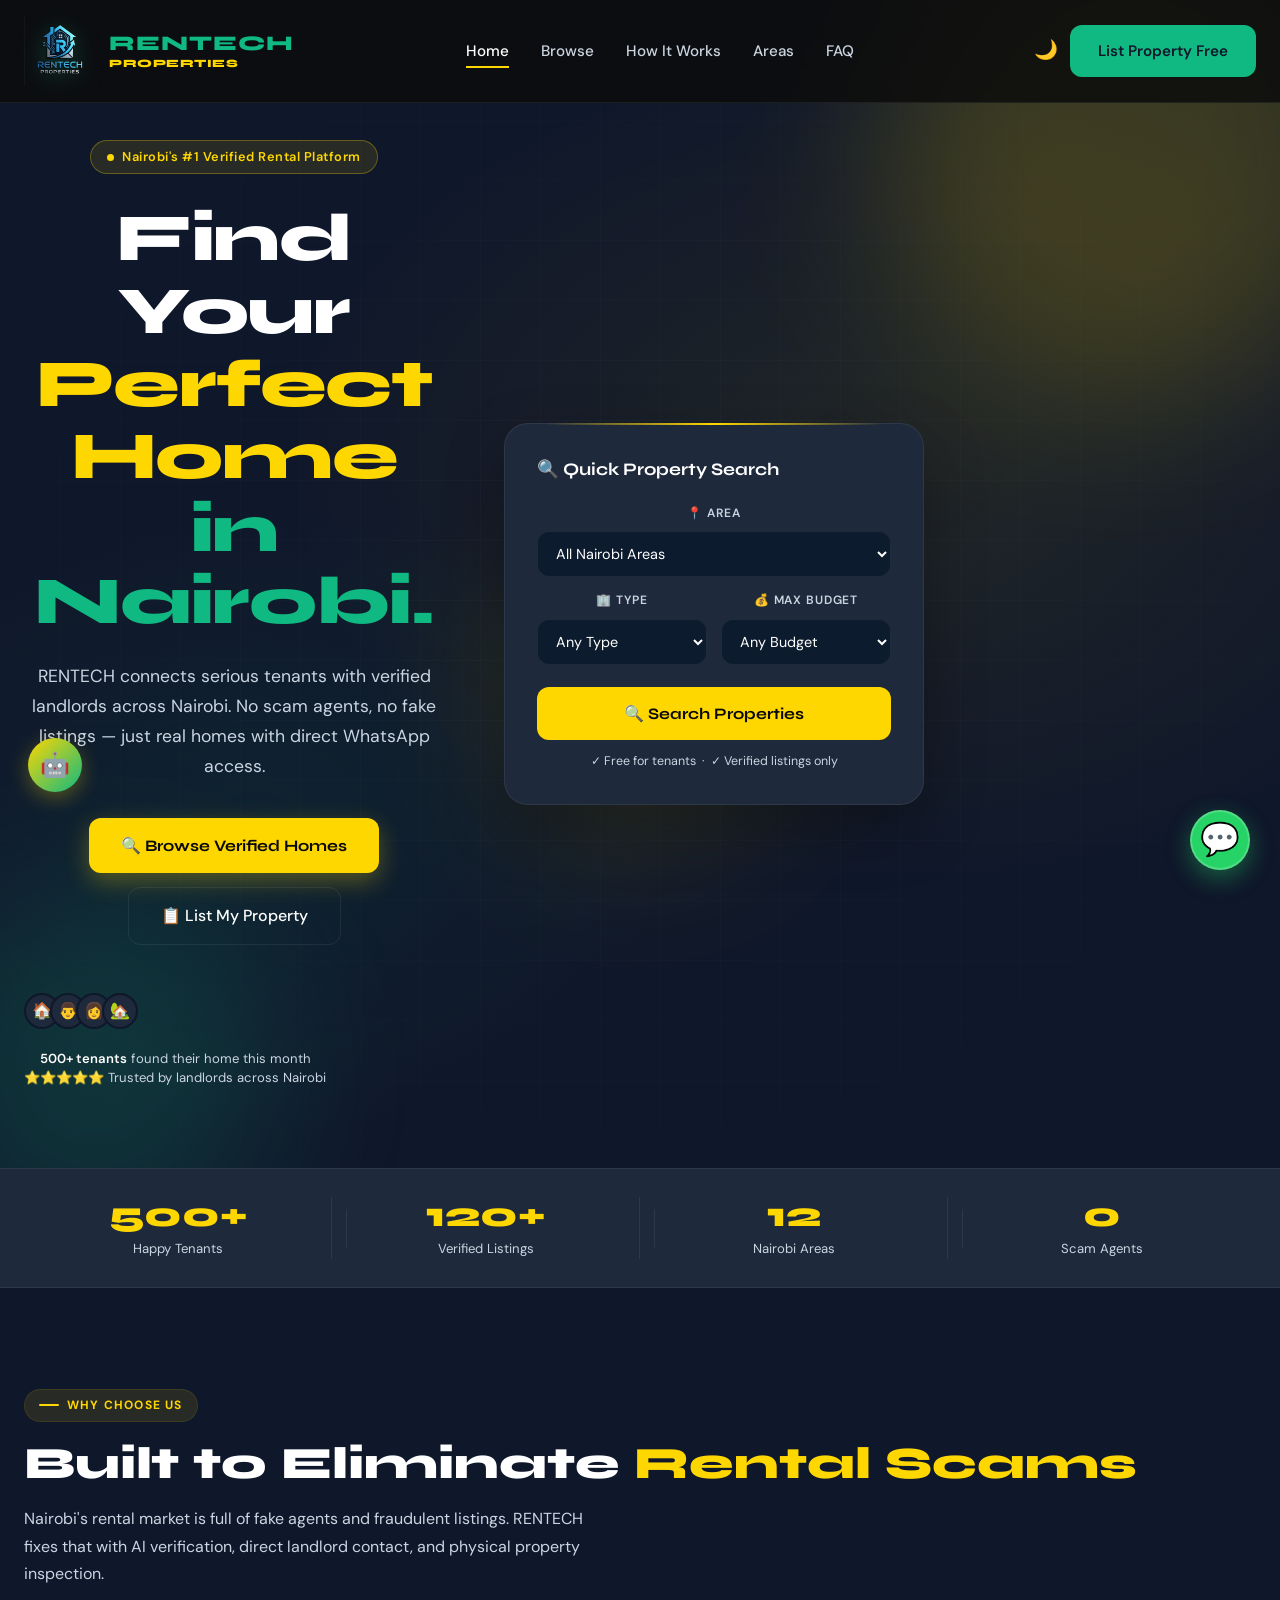
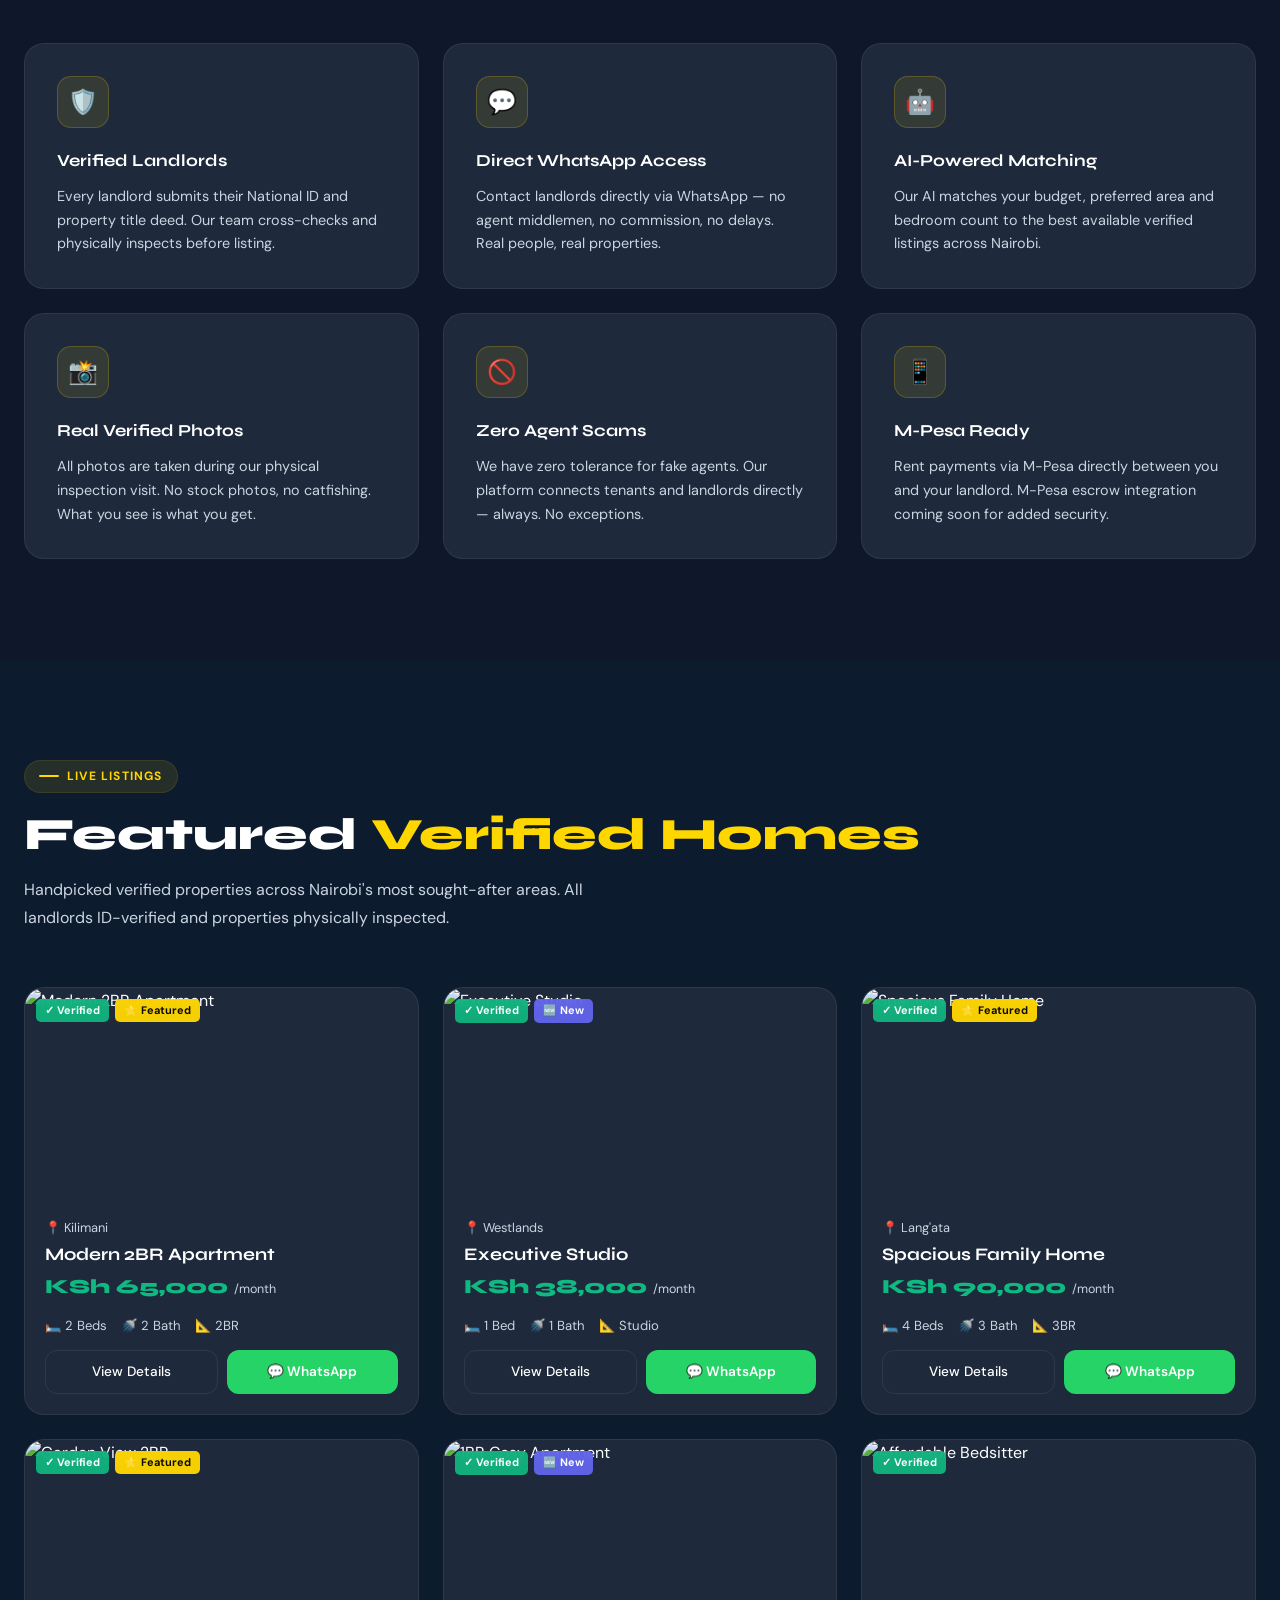
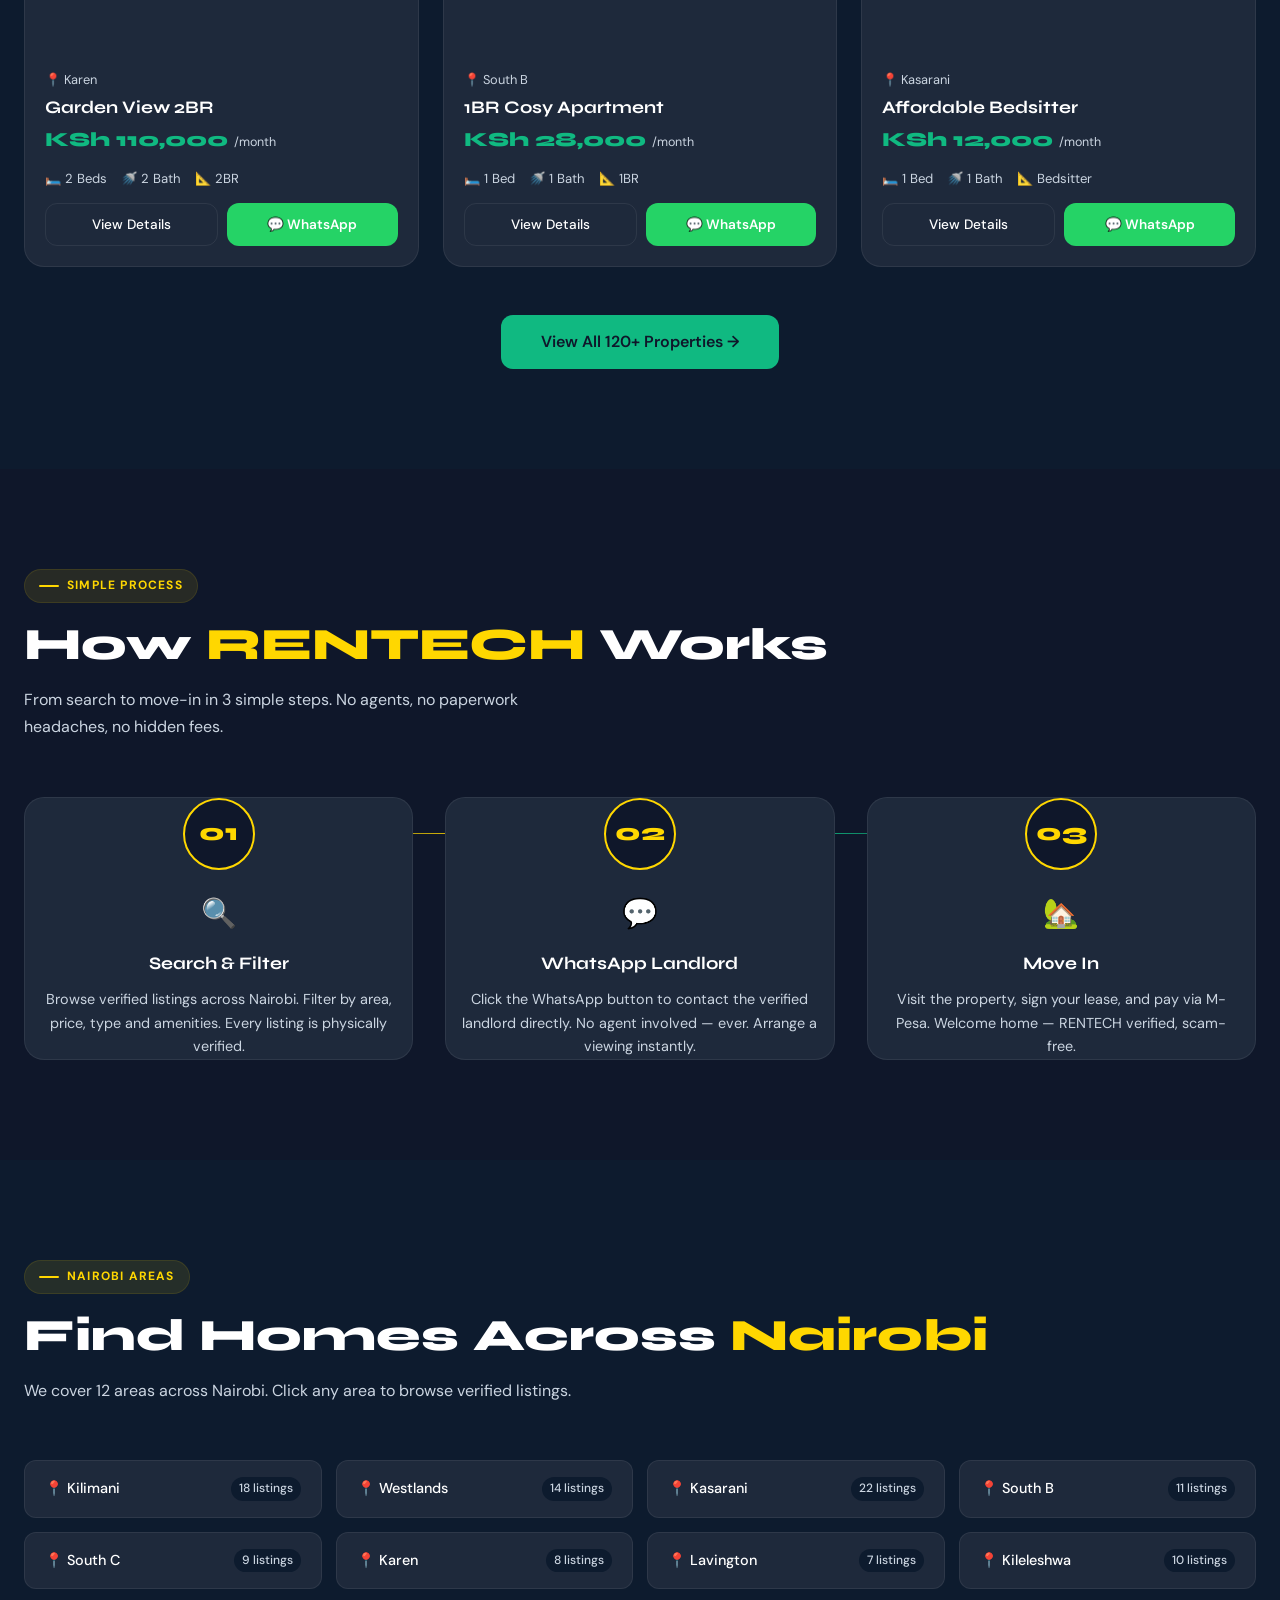
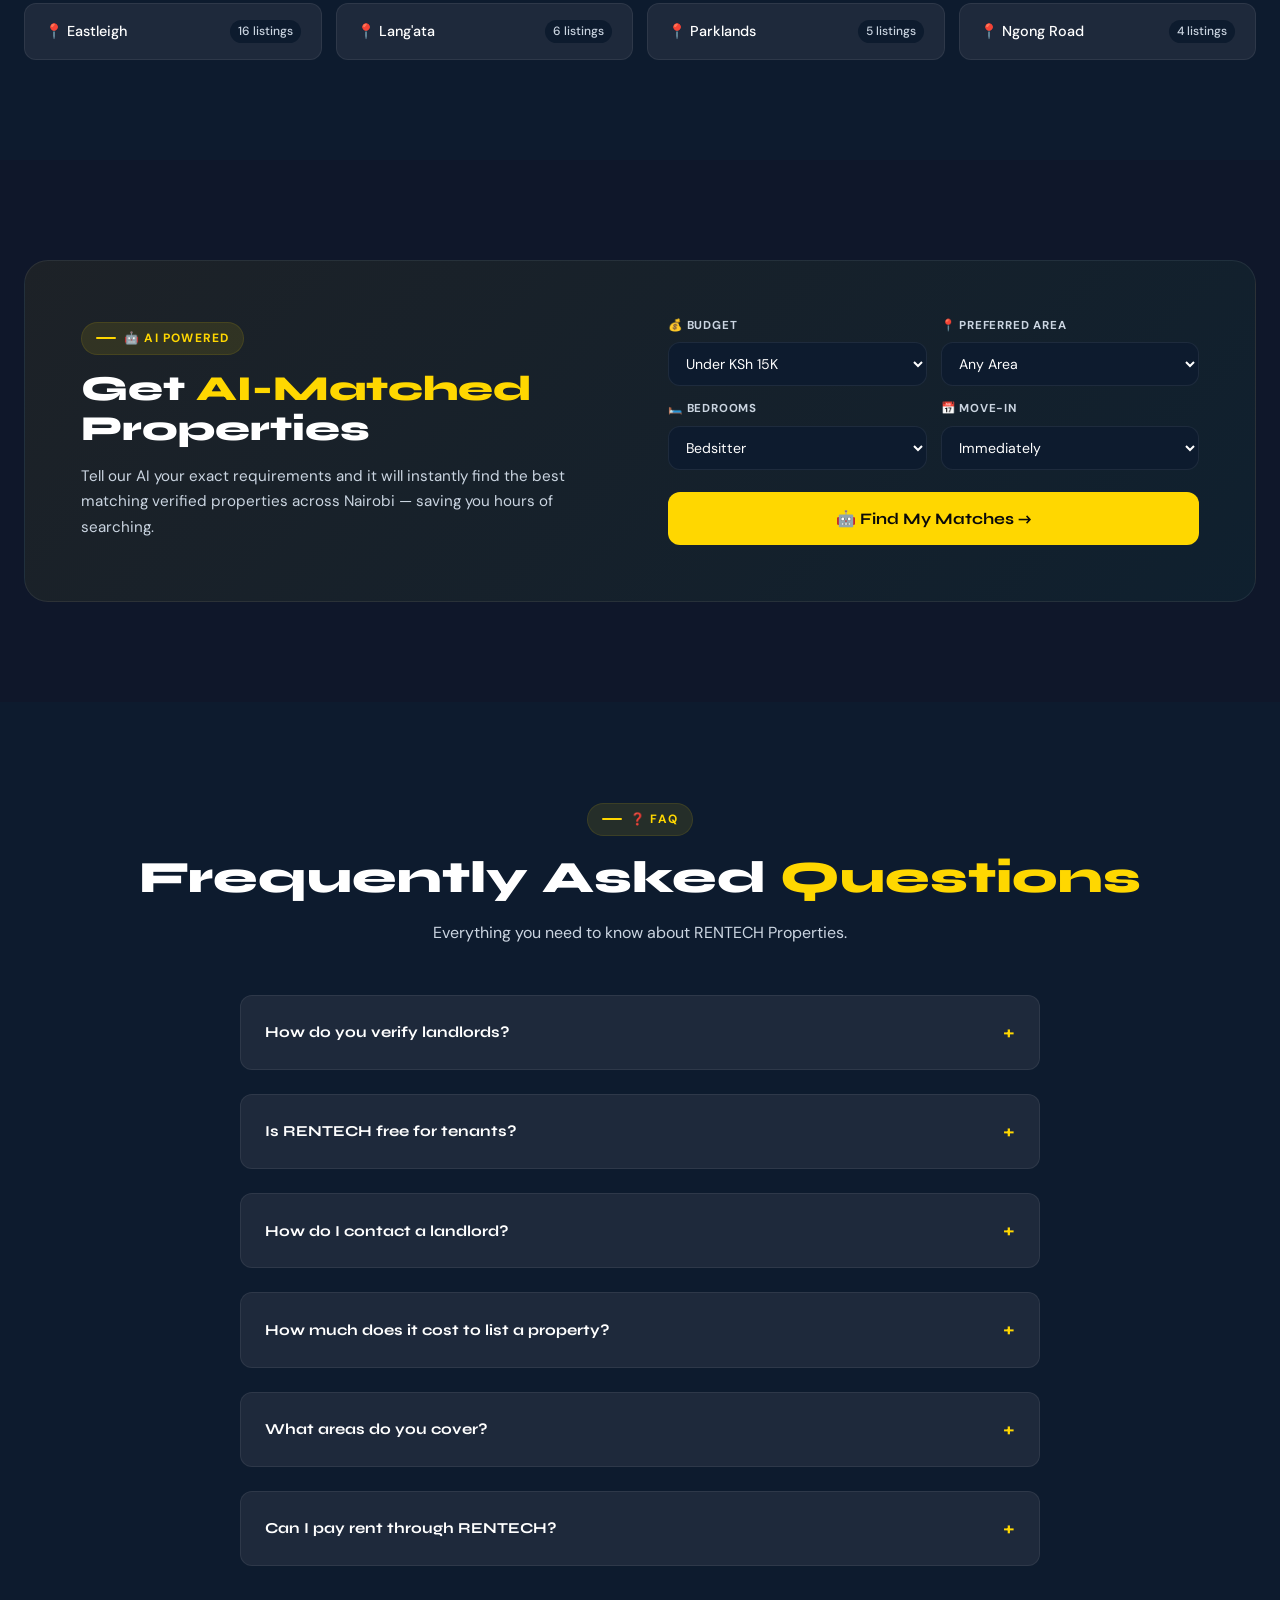
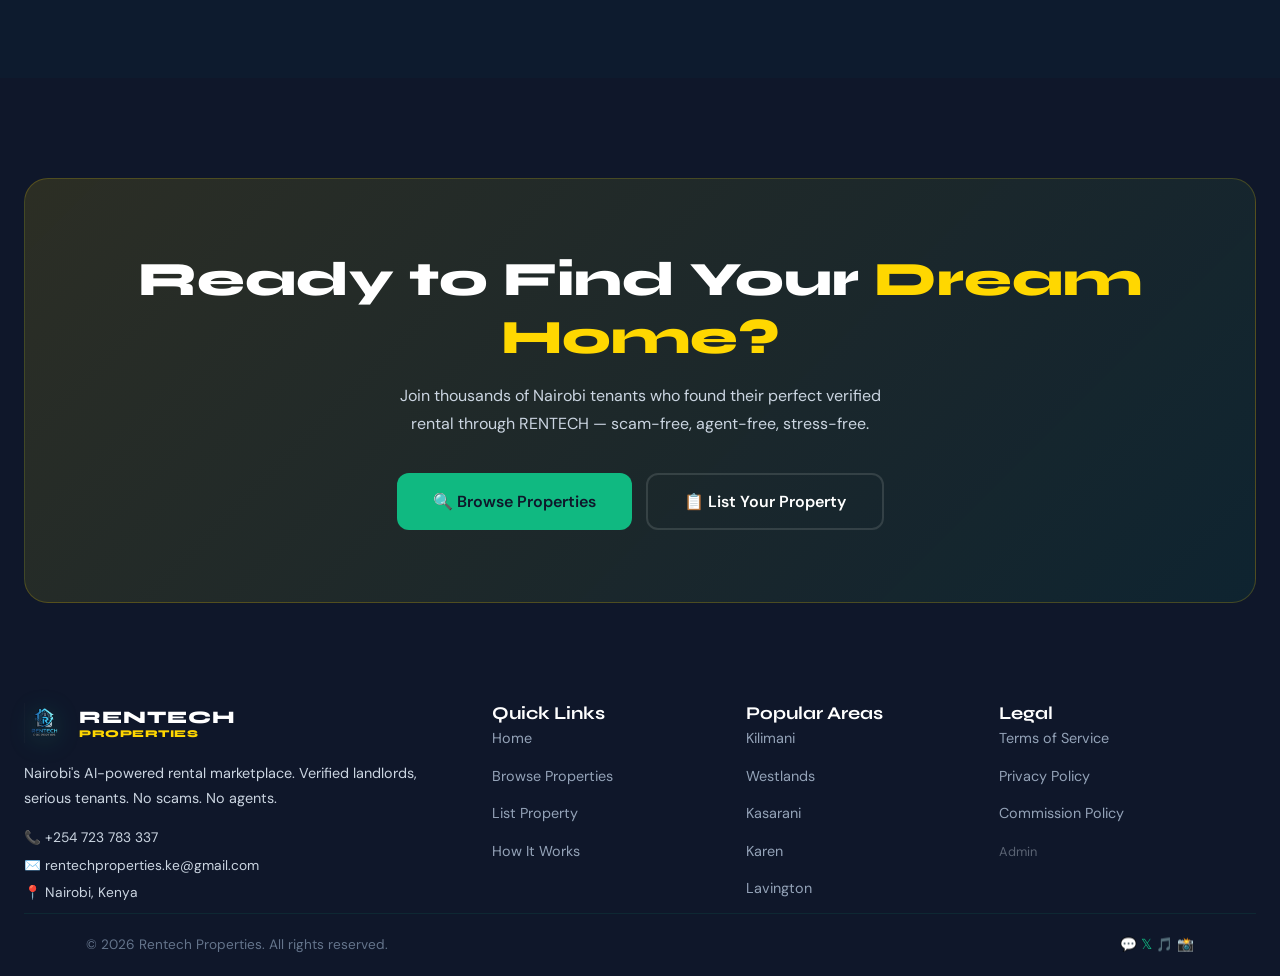
==== commit 07c958ce: "Epic hero, 6 featured cards, unified logo everywhere, no RT text" ====
--- a/index.html
+++ b/index.html
@@ -1,828 +1,1403 @@
 <!DOCTYPE html>
-<html lang="en">
+<html lang="en" data-theme="dark">
 <head>
     <meta charset="UTF-8">
     <meta name="viewport" content="width=device-width, initial-scale=1.0">
     <title>Rentech Properties | AI-Verified Rentals in Nairobi</title>
-    
-    <!-- Fonts - Playfair Display & Outfit + Syne & DM Sans -->
+    <meta name="description" content="Find verified rental homes in Nairobi. No scams, no agents. Direct WhatsApp contact with landlords. Kilimani, Westlands, Kasarani & more.">
+    <link rel="icon" href="favicon-32x32.png" type="image/png">
     <link rel="preconnect" href="https://fonts.googleapis.com">
     <link rel="preconnect" href="https://fonts.gstatic.com" crossorigin>
-    <link href="https://fonts.googleapis.com/css2?family=Playfair+Display:wght@400;500;600;700;800;900&family=Outfit:wght@300;400;500;600;700;800&family=Syne:wght@700;800&family=DM+Sans:wght@400;500;600&display=swap" rel="stylesheet">
-    
-    <!-- Font Awesome Icons -->
-    <link rel="stylesheet" href="https://cdnjs.cloudflare.com/ajax/libs/font-awesome/6.5.0/css/all.min.css">
-    
-    <!-- Open Graph Meta Tags -->
-    <meta property="og:type" content="website">
-    <meta property="og:url" content="https://rentech-properties.vercel.app/">
-    <meta property="og:title" content="Rentech Properties | AI-Verified Rentals in Nairobi">
-    <meta property="og:description" content="No scam agents. No wasted trips. 500+ verified landlords across Nairobi. Find your next home safely.">
-    <meta property="og:image" content="https://rentech-properties.vercel.app/assets/logo.png">
-    <meta name="theme-color" content="#10B981">
-    
-    <!-- CSS -->
+    <link href="https://fonts.googleapis.com/css2?family=Syne:wght@700;800&family=DM+Sans:wght@400;500;600&display=swap" rel="stylesheet">
     <link rel="stylesheet" href="css/styles.css">
+
+    <style>
+    /* ══════════════════════════════════════════
+       HERO — EPIC
+    ══════════════════════════════════════════ */
+    .hero {
+        min-height: 100vh;
+        display: flex;
+        align-items: center;
+        position: relative;
+        overflow: hidden;
+        padding-top: 80px;
+    }
+
+    /* animated gradient mesh background */
+    .hero-bg {
+        position: absolute;
+        inset: 0;
+        background:
+            radial-gradient(ellipse 80% 60% at 70% 40%, rgba(255,215,0,0.08) 0%, transparent 60%),
+            radial-gradient(ellipse 60% 50% at 20% 70%, rgba(16,185,129,0.07) 0%, transparent 55%),
+            var(--bg);
+        z-index: 0;
+    }
+
+    /* animated floating orbs */
+    .orb {
+        position: absolute;
+        border-radius: 50%;
+        filter: blur(80px);
+        opacity: 0.18;
+        animation: float 8s ease-in-out infinite;
+        z-index: 0;
+        pointer-events: none;
+    }
+    .orb-1 { width: 500px; height: 500px; background: var(--gold); top: -100px; right: -100px; animation-delay: 0s; }
+    .orb-2 { width: 350px; height: 350px; background: var(--emerald); bottom: -80px; left: -80px; animation-delay: -3s; }
+    .orb-3 { width: 250px; height: 250px; background: var(--gold); top: 50%; left: 40%; animation-delay: -5s; }
+
+    @keyframes float {
+        0%, 100% { transform: translateY(0) scale(1); }
+        50% { transform: translateY(-30px) scale(1.05); }
+    }
+
+    /* grid pattern overlay */
+    .hero-grid-bg {
+        position: absolute;
+        inset: 0;
+        background-image:
+            linear-gradient(rgba(255,255,255,0.025) 1px, transparent 1px),
+            linear-gradient(90deg, rgba(255,255,255,0.025) 1px, transparent 1px);
+        background-size: 60px 60px;
+        z-index: 0;
+        mask-image: radial-gradient(ellipse 80% 80% at 50% 50%, black, transparent);
+    }
+
+    .hero-inner {
+        position: relative;
+        z-index: 2;
+        width: 100%;
+    }
+
+    .hero-content {
+        display: grid;
+        grid-template-columns: 1fr 1fr;
+        gap: 60px;
+        align-items: center;
+        padding: 60px 0 80px;
+    }
+
+    .hero-left { max-width: 580px; }
+
+    .hero-badge {
+        display: inline-flex;
+        align-items: center;
+        gap: 8px;
+        background: rgba(255,215,0,0.1);
+        border: 1px solid rgba(255,215,0,0.3);
+        border-radius: 100px;
+        padding: 6px 16px;
+        font-size: 0.8rem;
+        font-weight: 600;
+        color: var(--gold);
+        margin-bottom: 28px;
+        letter-spacing: 0.04em;
+    }
+
+    .hero-badge .dot {
+        width: 7px; height: 7px;
+        background: var(--gold);
+        border-radius: 50%;
+        animation: pulse-dot 2s ease-in-out infinite;
+    }
+
+    @keyframes pulse-dot {
+        0%, 100% { opacity: 1; transform: scale(1); }
+        50% { opacity: 0.4; transform: scale(0.7); }
+    }
+
+    .hero-headline {
+        font-family: 'Syne', sans-serif;
+        font-size: clamp(2.6rem, 5.5vw, 4.2rem);
+        font-weight: 800;
+        line-height: 1.08;
+        margin-bottom: 24px;
+        letter-spacing: -0.02em;
+    }
+
+    .hero-headline .line-gold { color: var(--gold); display: block; }
+    .hero-headline .line-em   { color: var(--emerald); display: block; }
+
+    .hero-sub {
+        font-size: 1.1rem;
+        color: var(--muted);
+        line-height: 1.7;
+        margin-bottom: 36px;
+        max-width: 480px;
+    }
+
+    .hero-ctas {
+        display: flex;
+        gap: 14px;
+        flex-wrap: wrap;
+        margin-bottom: 48px;
+    }
+
+    .hero-ctas .btn-hero-primary {
+        padding: 15px 32px;
+        background: var(--gold);
+        color: #0a0a0a;
+        border: none;
+        border-radius: var(--radius);
+        font-family: 'Syne', sans-serif;
+        font-size: 1rem;
+        font-weight: 700;
+        text-decoration: none;
+        display: inline-flex;
+        align-items: center;
+        gap: 8px;
+        transition: all 0.25s;
+        box-shadow: 0 8px 24px rgba(255,215,0,0.3);
+    }
+    .hero-ctas .btn-hero-primary:hover {
+        transform: translateY(-2px);
+        box-shadow: 0 12px 32px rgba(255,215,0,0.45);
+    }
+
+    .hero-ctas .btn-hero-secondary {
+        padding: 15px 32px;
+        background: transparent;
+        color: var(--text);
+        border: 1px solid var(--border);
+        border-radius: var(--radius);
+        font-family: 'DM Sans', sans-serif;
+        font-size: 1rem;
+        font-weight: 500;
+        text-decoration: none;
+        display: inline-flex;
+        align-items: center;
+        gap: 8px;
+        transition: all 0.25s;
+    }
+    .hero-ctas .btn-hero-secondary:hover {
+        border-color: var(--gold);
+        color: var(--gold);
+    }
+
+    .hero-trust {
+        display: flex;
+        align-items: center;
+        gap: 20px;
+        flex-wrap: wrap;
+    }
+
+    .trust-avatars {
+        display: flex;
+    }
+
+    .trust-avatar {
+        width: 36px; height: 36px;
+        border-radius: 50%;
+        border: 2px solid var(--bg);
+        background: var(--card);
+        display: flex; align-items: center; justify-content: center;
+        font-size: 1rem;
+        margin-left: -10px;
+    }
+    .trust-avatar:first-child { margin-left: 0; }
+
+    .trust-text {
+        font-size: 0.82rem;
+        color: var(--muted);
+        line-height: 1.5;
+    }
+    .trust-text strong { color: var(--text); font-weight: 600; }
+
+    /* ── HERO RIGHT: Quick Search Card ── */
+    .hero-right { display: flex; align-items: center; justify-content: center; }
+
+    .search-card {
+        background: var(--card);
+        border: 1px solid var(--border);
+        border-radius: 24px;
+        padding: 32px;
+        width: 100%;
+        max-width: 420px;
+        box-shadow: 0 24px 60px rgba(0,0,0,0.3);
+        position: relative;
+    }
+
+    .search-card::before {
+        content: '';
+        position: absolute;
+        top: -1px; left: 40px; right: 40px;
+        height: 2px;
+        background: linear-gradient(90deg, transparent, var(--gold), transparent);
+        border-radius: 100px;
+    }
+
+    .search-card-title {
+        font-family: 'Syne', sans-serif;
+        font-size: 1.1rem;
+        font-weight: 700;
+        margin-bottom: 20px;
+        display: flex;
+        align-items: center;
+        gap: 10px;
+    }
+
+    .search-field {
+        margin-bottom: 14px;
+    }
+
+    .search-field label {
+        display: block;
+        font-size: 0.75rem;
+        font-weight: 600;
+        text-transform: uppercase;
+        letter-spacing: 0.07em;
+        color: var(--muted);
+        margin-bottom: 8px;
+    }
+
+    .search-field select,
+    .search-field input {
+        width: 100%;
+        padding: 12px 14px;
+        background: var(--bg-2);
+        border: 1px solid var(--border);
+        color: var(--text);
+        border-radius: var(--radius);
+        font-family: 'DM Sans', sans-serif;
+        font-size: 0.9rem;
+        outline: none;
+        transition: border-color 0.2s;
+        box-sizing: border-box;
+    }
+    .search-field select:focus,
+    .search-field input:focus { border-color: var(--gold); }
+
+    .search-grid { display: grid; grid-template-columns: 1fr 1fr; gap: 14px; }
+
+    .btn-search {
+        width: 100%;
+        padding: 14px;
+        background: var(--gold);
+        color: #0a0a0a;
+        border: none;
+        border-radius: var(--radius);
+        font-family: 'Syne', sans-serif;
+        font-size: 1rem;
+        font-weight: 700;
+        cursor: pointer;
+        margin-top: 8px;
+        transition: all 0.2s;
+        display: flex;
+        align-items: center;
+        justify-content: center;
+        gap: 8px;
+        text-decoration: none;
+    }
+    .btn-search:hover { box-shadow: 0 8px 20px rgba(255,215,0,0.35); transform: translateY(-1px); }
+
+    .search-note {
+        text-align: center;
+        margin-top: 12px;
+        font-size: 0.78rem;
+        color: var(--muted);
+        display: flex;
+        align-items: center;
+        justify-content: center;
+        gap: 6px;
+    }
+
+    /* ── HERO STATS STRIP ── */
+    .stats-strip {
+        border-top: 1px solid var(--border);
+        border-bottom: 1px solid var(--border);
+        background: var(--card);
+        padding: 28px 0;
+    }
+
+    .stats-grid {
+        display: grid;
+        grid-template-columns: repeat(4, 1fr);
+        gap: 0;
+    }
+
+    .stat-item {
+        text-align: center;
+        padding: 0 24px;
+        border-right: 1px solid var(--border);
+        position: relative;
+    }
+    .stat-item:last-child { border-right: none; }
+
+    .stat-num {
+        font-family: 'Syne', sans-serif;
+        font-size: 2.2rem;
+        font-weight: 800;
+        color: var(--gold);
+        line-height: 1;
+        margin-bottom: 6px;
+    }
+    .stat-label { font-size: 0.82rem; color: var(--muted); }
+
+    /* ── SECTION STYLES ── */
+    .section { padding: 100px 0; }
+    .section-alt { padding: 100px 0; background: var(--bg-2); }
+
+    .section-tag {
+        display: inline-flex;
+        align-items: center;
+        gap: 8px;
+        font-size: 0.75rem;
+        font-weight: 700;
+        text-transform: uppercase;
+        letter-spacing: 0.1em;
+        color: var(--gold);
+        margin-bottom: 16px;
+    }
+    .section-tag::before {
+        content: '';
+        width: 20px; height: 2px;
+        background: var(--gold);
+        border-radius: 1px;
+    }
+
+    .section-title {
+        font-family: 'Syne', sans-serif;
+        font-size: clamp(1.8rem, 4vw, 2.8rem);
+        font-weight: 800;
+        line-height: 1.15;
+        margin-bottom: 16px;
+    }
+    .section-title span { color: var(--gold); }
+
+    .section-sub {
+        color: var(--muted);
+        font-size: 1rem;
+        line-height: 1.7;
+        max-width: 560px;
+        margin-bottom: 56px;
+    }
+
+    /* ── FEATURES GRID ── */
+    .features-grid {
+        display: grid;
+        grid-template-columns: repeat(3, 1fr);
+        gap: 24px;
+    }
+
+    .feature-card {
+        background: var(--card);
+        border: 1px solid var(--border);
+        border-radius: var(--radius-lg);
+        padding: 32px;
+        transition: all 0.3s ease;
+        position: relative;
+        overflow: hidden;
+    }
+    .feature-card::after {
+        content: '';
+        position: absolute;
+        bottom: 0; left: 0; right: 0;
+        height: 3px;
+        background: linear-gradient(90deg, var(--gold), var(--emerald));
+        transform: scaleX(0);
+        transform-origin: left;
+        transition: transform 0.35s ease;
+    }
+    .feature-card:hover { border-color: var(--gold); transform: translateY(-4px); box-shadow: 0 12px 32px rgba(255,215,0,0.08); }
+    .feature-card:hover::after { transform: scaleX(1); }
+
+    .feat-icon {
+        width: 52px; height: 52px;
+        border-radius: 14px;
+        background: rgba(255,215,0,0.1);
+        display: flex; align-items: center; justify-content: center;
+        font-size: 1.5rem;
+        margin-bottom: 20px;
+        border: 1px solid rgba(255,215,0,0.2);
+    }
+    .feat-title {
+        font-family: 'Syne', sans-serif;
+        font-weight: 700;
+        font-size: 1.05rem;
+        margin-bottom: 10px;
+    }
+    .feat-desc { color: var(--muted); font-size: 0.9rem; line-height: 1.65; }
+
+    /* ── FEATURED PROPERTIES ── */
+    .prop-grid-home {
+        display: grid;
+        grid-template-columns: repeat(auto-fill, minmax(300px, 1fr));
+        gap: 24px;
+        margin-bottom: 48px;
+    }
+
+    .prop-card {
+        background: var(--card);
+        border: 1px solid var(--border);
+        border-radius: var(--radius-lg);
+        overflow: hidden;
+        transition: transform 0.28s, border-color 0.28s, box-shadow 0.28s;
+    }
+    .prop-card:hover { transform: translateY(-6px); border-color: var(--gold); box-shadow: 0 12px 36px rgba(255,215,0,0.1); }
+
+    .pc-img { position: relative; height: 210px; overflow: hidden; }
+    .pc-img img { width: 100%; height: 100%; object-fit: cover; transition: transform 0.45s; }
+    .prop-card:hover .pc-img img { transform: scale(1.06); }
+    .pc-badges { position: absolute; top: 11px; left: 11px; display: flex; gap: 6px; }
+    .bdg { padding: 3px 9px; border-radius: 5px; font-size: 0.68rem; font-weight: 700; backdrop-filter: blur(6px); }
+    .bdg-v { background: rgba(16,185,129,0.92); color: #fff; }
+    .bdg-f { background: rgba(255,215,0,0.96); color: #0a0a0a; }
+    .bdg-n { background: rgba(99,102,241,0.92); color: #fff; }
+
+    .pc-body { padding: 20px; }
+    .pc-loc { font-size: 0.8rem; color: var(--muted); margin-bottom: 6px; }
+    .pc-title { font-family: 'Syne', sans-serif; font-weight: 700; font-size: 1.1rem; margin-bottom: 6px; }
+    .pc-price { font-family: 'Syne', sans-serif; font-weight: 800; font-size: 1.25rem; color: var(--emerald); margin-bottom: 12px; }
+    .pc-price em { font-style: normal; font-family: 'DM Sans', sans-serif; font-weight: 400; font-size: 0.78rem; color: var(--muted); }
+    .pc-specs { display: flex; gap: 14px; color: var(--muted); font-size: 0.82rem; margin-bottom: 14px; }
+    .pc-actions { display: flex; gap: 9px; }
+    .btn-det { flex: 1; padding: 10px; background: transparent; border: 1px solid var(--border); color: var(--text); border-radius: var(--radius); text-decoration: none; font-size: 0.85rem; text-align: center; font-family: 'DM Sans', sans-serif; font-weight: 500; transition: all 0.18s; }
+    .btn-det:hover { border-color: var(--gold); color: var(--gold); }
+    .btn-wa { flex: 1; padding: 10px; background: #25D366; color: #fff; border: none; border-radius: var(--radius); text-decoration: none; font-size: 0.85rem; text-align: center; font-family: 'DM Sans', sans-serif; font-weight: 600; transition: all 0.18s; display: flex; align-items: center; justify-content: center; gap: 5px; }
+    .btn-wa:hover { background: #128C7E; }
+
+    .view-all-wrap { text-align: center; }
+
+    /* ── HOW IT WORKS ── */
+    .steps-grid {
+        display: grid;
+        grid-template-columns: repeat(3, 1fr);
+        gap: 32px;
+        position: relative;
+    }
+    .steps-grid::before {
+        content: '';
+        position: absolute;
+        top: 36px; left: 16%; right: 16%;
+        height: 1px;
+        background: linear-gradient(90deg, transparent, var(--gold), var(--emerald), transparent);
+    }
+
+    .step-card { text-align: center; padding: 0 16px; }
+    .step-num {
+        width: 72px; height: 72px;
+        border-radius: 50%;
+        border: 2px solid var(--gold);
+        display: flex; align-items: center; justify-content: center;
+        margin: 0 auto 20px;
+        font-family: 'Syne', sans-serif;
+        font-size: 1.5rem;
+        font-weight: 800;
+        color: var(--gold);
+        background: var(--bg);
+        position: relative;
+        z-index: 1;
+    }
+    .step-icon { font-size: 1.8rem; margin-bottom: 14px; }
+    .step-title { font-family: 'Syne', sans-serif; font-weight: 700; font-size: 1.1rem; margin-bottom: 10px; }
+    .step-desc { color: var(--muted); font-size: 0.9rem; line-height: 1.65; }
+
+    /* ── TRUST SECTION ── */
+    .trust-grid {
+        display: grid;
+        grid-template-columns: repeat(2, 1fr);
+        gap: 20px;
+    }
+
+    .trust-card {
+        background: var(--card);
+        border: 1px solid var(--border);
+        border-radius: var(--radius-lg);
+        padding: 28px;
+        display: flex;
+        gap: 20px;
+        align-items: flex-start;
+        transition: border-color 0.2s;
+    }
+    .trust-card:hover { border-color: var(--gold); }
+    .trust-icon {
+        width: 48px; height: 48px; flex-shrink: 0;
+        border-radius: 12px;
+        background: rgba(255,215,0,0.08);
+        border: 1px solid rgba(255,215,0,0.2);
+        display: flex; align-items: center; justify-content: center;
+        font-size: 1.3rem;
+    }
+    .trust-title { font-family: 'Syne', sans-serif; font-weight: 700; font-size: 1rem; margin-bottom: 6px; }
+    .trust-desc { color: var(--muted); font-size: 0.87rem; line-height: 1.6; }
+
+    /* ── AREAS ── */
+    .areas-grid {
+        display: grid;
+        grid-template-columns: repeat(4, 1fr);
+        gap: 14px;
+    }
+
+    .area-chip {
+        background: var(--card);
+        border: 1px solid var(--border);
+        border-radius: var(--radius);
+        padding: 16px 20px;
+        text-decoration: none;
+        color: var(--text);
+        display: flex;
+        justify-content: space-between;
+        align-items: center;
+        font-size: 0.9rem;
+        font-weight: 500;
+        transition: all 0.2s;
+    }
+    .area-chip:hover { border-color: var(--gold); color: var(--gold); background: rgba(255,215,0,0.04); }
+    .area-count { font-size: 0.75rem; color: var(--muted); background: var(--bg-2); padding: 2px 8px; border-radius: 100px; }
+
+    /* ── AI MATCHER ── */
+    .ai-matcher {
+        background: linear-gradient(135deg, rgba(255,215,0,0.06), rgba(16,185,129,0.06));
+        border: 1px solid var(--border);
+        border-radius: 24px;
+        padding: 56px;
+        display: grid;
+        grid-template-columns: 1fr 1fr;
+        gap: 56px;
+        align-items: center;
+    }
+
+    .ai-matcher-left .section-tag { margin-bottom: 14px; }
+    .ai-matcher-left .section-title { font-size: clamp(1.5rem, 3vw, 2.2rem); margin-bottom: 14px; }
+    .ai-matcher-left p { color: var(--muted); font-size: 0.95rem; line-height: 1.7; }
+
+    .matcher-form { display: flex; flex-direction: column; gap: 14px; }
+    .matcher-row { display: grid; grid-template-columns: 1fr 1fr; gap: 14px; }
+    .matcher-field label { display: block; font-size: 0.72rem; font-weight: 700; text-transform: uppercase; letter-spacing: 0.07em; color: var(--muted); margin-bottom: 7px; }
+    .matcher-field select {
+        width: 100%; padding: 11px 13px;
+        background: var(--bg-2); border: 1px solid var(--border);
+        color: var(--text); border-radius: var(--radius);
+        font-family: 'DM Sans', sans-serif; font-size: 0.88rem;
+        outline: none; transition: border-color 0.2s;
+    }
+    .matcher-field select:focus { border-color: var(--gold); }
+
+    /* ── FAQ ── */
+    .faq-list { display: flex; flex-direction: column; gap: 12px; max-width: 800px; margin: 0 auto; }
+    .faq-item {
+        background: var(--card);
+        border: 1px solid var(--border);
+        border-radius: var(--radius);
+        overflow: hidden;
+        transition: border-color 0.2s;
+    }
+    .faq-item.open { border-color: var(--gold); }
+    .faq-q {
+        padding: 20px 24px;
+        font-family: 'Syne', sans-serif;
+        font-weight: 700;
+        font-size: 0.95rem;
+        cursor: pointer;
+        display: flex;
+        justify-content: space-between;
+        align-items: center;
+        gap: 16px;
+    }
+    .faq-q .faq-icon { color: var(--gold); font-size: 1.3rem; flex-shrink: 0; transition: transform 0.25s; }
+    .faq-item.open .faq-icon { transform: rotate(45deg); }
+    .faq-a { max-height: 0; overflow: hidden; transition: max-height 0.35s ease; }
+    .faq-a-inner { padding: 0 24px 20px; color: var(--muted); font-size: 0.9rem; line-height: 1.7; border-top: 1px solid var(--border); padding-top: 16px; }
+
+    /* ── CTA BANNER ── */
+    .cta-banner {
+        background: linear-gradient(135deg, rgba(255,215,0,0.12), rgba(16,185,129,0.08));
+        border: 1px solid rgba(255,215,0,0.2);
+        border-radius: 24px;
+        padding: 72px 56px;
+        text-align: center;
+    }
+    .cta-banner h2 { font-family: 'Syne', sans-serif; font-size: clamp(1.8rem, 4vw, 3rem); font-weight: 800; margin-bottom: 16px; }
+    .cta-banner h2 span { color: var(--gold); }
+    .cta-banner p { color: var(--muted); font-size: 1rem; margin-bottom: 36px; max-width: 500px; margin-left: auto; margin-right: auto; }
+    .cta-btns { display: flex; justify-content: center; gap: 14px; flex-wrap: wrap; }
+
+    /* ── AI CHAT ── */
+    .chat-trigger {
+        position: fixed; bottom: 108px; left: 28px;
+        width: 54px; height: 54px;
+        background: linear-gradient(135deg, var(--gold), var(--emerald));
+        border: none; border-radius: 50%;
+        display: flex; align-items: center; justify-content: center;
+        font-size: 1.5rem; cursor: pointer; z-index: 900;
+        box-shadow: 0 6px 20px rgba(255,215,0,0.3);
+        transition: transform 0.2s;
+    }
+    .chat-trigger:hover { transform: scale(1.1); }
+    .chat-panel {
+        position: fixed; bottom: 174px; left: 28px;
+        width: 320px; height: 440px;
+        background: var(--card); border: 1px solid var(--gold);
+        border-radius: 18px; display: flex; flex-direction: column;
+        z-index: 901; overflow: hidden;
+        box-shadow: 0 14px 40px rgba(0,0,0,0.4);
+        transform: translateY(14px) scale(0.97);
+        opacity: 0; pointer-events: none;
+        transition: all 0.22s ease;
+    }
+    .chat-panel.open { transform: translateY(0) scale(1); opacity: 1; pointer-events: all; }
+    .chat-hdr { background: linear-gradient(135deg, var(--gold), var(--emerald)); padding: 13px 15px; display: flex; justify-content: space-between; align-items: center; flex-shrink: 0; }
+    .chat-hdr-info { display: flex; align-items: center; gap: 10px; }
+    .chat-hdr-icon { width: 34px; height: 34px; background: rgba(0,0,0,0.15); border-radius: 8px; display: flex; align-items: center; justify-content: center; font-size: 1.2rem; }
+    .chat-hdr-name { font-weight: 700; color: #0a0a0a; font-size: 0.9rem; }
+    .chat-hdr-status { font-size: 0.7rem; color: #0a0a0a; opacity: 0.75; }
+    .chat-close-btn { background: rgba(0,0,0,0.1); border: none; color: #0a0a0a; font-size: 1.2rem; cursor: pointer; width: 30px; height: 30px; border-radius: 50%; display: flex; align-items: center; justify-content: center; }
+    .chat-msgs { flex: 1; padding: 14px; overflow-y: auto; display: flex; flex-direction: column; gap: 10px; }
+    .chat-msgs::-webkit-scrollbar { width: 3px; }
+    .chat-msgs::-webkit-scrollbar-thumb { background: var(--border); border-radius: 3px; }
+    .msg { max-width: 84%; padding: 9px 13px; border-radius: 14px; font-size: 0.86rem; line-height: 1.5; }
+    .msg.bot { background: var(--bg-2); border: 1px solid var(--border); border-bottom-left-radius: 3px; align-self: flex-start; color: var(--text); }
+    .msg.user { background: var(--emerald); color: #fff; border-bottom-right-radius: 3px; align-self: flex-end; }
+    .chat-quick { padding: 7px 12px; display: flex; flex-wrap: wrap; gap: 5px; border-top: 1px solid var(--border); flex-shrink: 0; }
+    .chat-quick button { padding: 4px 9px; background: var(--bg-2); border: 1px solid var(--border); border-radius: 100px; color: var(--muted); font-size: 0.73rem; cursor: pointer; font-family: 'DM Sans', sans-serif; transition: all 0.15s; }
+    .chat-quick button:hover { border-color: var(--gold); color: var(--gold); }
+    .chat-inp-row { padding: 11px 12px; border-top: 1px solid var(--border); display: flex; gap: 7px; flex-shrink: 0; }
+    .chat-inp-row input { flex: 1; padding: 9px 13px; background: var(--bg-2); border: 1px solid var(--border); border-radius: 9px; color: var(--text); font-family: 'DM Sans', sans-serif; font-size: 0.86rem; outline: none; transition: border-color 0.18s; }
+    .chat-inp-row input:focus { border-color: var(--gold); }
+    .chat-inp-row button { width: 42px; height: 42px; background: var(--gold); color: #0a0a0a; border: none; border-radius: 9px; font-size: 1.1rem; font-weight: 700; cursor: pointer; flex-shrink: 0; }
+
+    /* ── SCROLL TOP ── */
+    #stbtn { position: fixed; bottom: 28px; left: 28px; width: 42px; height: 42px; background: var(--card); border: 1px solid var(--border); color: var(--text); border-radius: 50%; font-size: 1.1rem; cursor: pointer; z-index: 898; opacity: 0; pointer-events: none; transition: all 0.25s; display: flex; align-items: center; justify-content: center; }
+    #stbtn.show { opacity: 1; pointer-events: all; }
+    #stbtn:hover { border-color: var(--gold); color: var(--gold); }
+
+    /* ── RESPONSIVE ── */
+    @media (max-width: 1024px) {
+        .hero-content { grid-template-columns: 1fr; gap: 48px; }
+        .hero-left { max-width: 100%; }
+        .search-card { max-width: 100%; }
+        .features-grid { grid-template-columns: repeat(2, 1fr); }
+        .areas-grid { grid-template-columns: repeat(3, 1fr); }
+        .ai-matcher { grid-template-columns: 1fr; gap: 36px; padding: 40px; }
+        .steps-grid::before { display: none; }
+    }
+    @media (max-width: 768px) {
+        .stats-grid { grid-template-columns: repeat(2, 1fr); }
+        .stat-item:nth-child(2) { border-right: none; }
+        .features-grid { grid-template-columns: 1fr; }
+        .trust-grid { grid-template-columns: 1fr; }
+        .steps-grid { grid-template-columns: 1fr; }
+        .areas-grid { grid-template-columns: repeat(2, 1fr); }
+        .matcher-row { grid-template-columns: 1fr; }
+        .ai-matcher { padding: 28px 24px; }
+        .cta-banner { padding: 48px 28px; }
+        .search-grid { grid-template-columns: 1fr; }
+        .hero-headline { font-size: 2.4rem; }
+    }
+    @media (max-width: 480px) {
+        .areas-grid { grid-template-columns: 1fr 1fr; }
+        .chat-panel { width: calc(100vw - 36px); left: 18px; }
+        .chat-trigger { bottom: 100px; left: 18px; }
+        #stbtn { bottom: 18px; left: 18px; }
+    }
+    </style>
 </head>
 <body>
-    <!-- LOADER ANIMATION -->
-    <div id="loader">
-        <div class="loader-logo-wrap">
-            <div class="loader-logo-icon">RT</div>
-            <div class="loader-ring"></div>
-            <div class="loader-ring2"></div>
-            <div class="loader-shimmer"></div>
-        </div>
-        <div class="loader-name">RENTECH PROPERTIES</div>
-        <div class="loader-tagline">Nairobi's Trusted Property Marketplace</div>
-        <div class="loader-bar"><div class="loader-fill"></div></div>
+
+<!-- ══════════════════════════════════════════
+     NAV
+══════════════════════════════════════════ -->
+<nav class="navbar" id="nav">
+    <div class="nav-container">
+        <a href="index.html" class="logo">
+            <div class="logo-img">
+                <img src="assets/logo.png" alt="Rentech Properties Logo" width="40" height="40">
+            </div>
+            <div class="logo-text">RENTECH<span>PROPERTIES</span></div>
+        </a>
+        <div class="nav-links">
+            <a href="index.html" class="active">Home</a>
+            <a href="properties.html">Browse</a>
+            <a href="#how">How It Works</a>
+            <a href="#locations">Areas</a>
+            <a href="#faq">FAQ</a>
+        </div>
+        <div class="nav-actions">
+            <button class="theme-toggle" id="theme-btn" aria-label="Toggle theme">🌙</button>
+            <a href="list-property.html" class="btn btn-primary">List Property Free</a>
+            <button class="hamburger" id="ham" aria-label="Menu">
+                <span></span><span></span><span></span>
+            </button>
+        </div>
     </div>
-
-    <!-- Navigation -->
-    <nav class="navbar" id="nav">
-        <div class="nav-container">
-            <div class="logo" onclick="window.scrollTo({top: 0, behavior: 'smooth'})">
-                <div class="logo-img">
-                    <img src="assets/logo.png" alt="Rentech Logo">
+</nav>
+
+<div class="mobile-menu" id="mob-menu">
+    <a href="index.html" class="active">Home</a>
+    <a href="properties.html">Browse</a>
+    <a href="#how">How It Works</a>
+    <a href="#locations">Areas</a>
+    <a href="#faq">FAQ</a>
+    <a href="list-property.html" class="btn btn-primary" style="margin-top:10px;">List Property Free</a>
+</div>
+
+<!-- ══════════════════════════════════════════
+     EPIC HERO
+══════════════════════════════════════════ -->
+<section class="hero" id="home">
+    <div class="hero-bg"></div>
+    <div class="hero-grid-bg"></div>
+    <div class="orb orb-1"></div>
+    <div class="orb orb-2"></div>
+    <div class="orb orb-3"></div>
+
+    <div class="hero-inner container">
+        <div class="hero-content">
+            <!-- LEFT -->
+            <div class="hero-left">
+                <div class="hero-badge">
+                    <span class="dot"></span>
+                    Nairobi's #1 Verified Rental Platform
                 </div>
-                <div class="logo-text">RENTECH<span>PROPERTIES</span></div>
-            </div>
-            
-            <div class="nav-links">
-                <a href="index.html" class="active">Home</a>
-                <a href="properties.html">Browse</a>
-                <a href="#how">How It Works</a>
-                <a href="#locations">Areas</a>
-                <a href="#faq">FAQ</a>
-            </div>
-            
-            <div class="nav-right">
-                <button class="theme-toggle" id="theme-btn" aria-label="Toggle theme">🌙</button>
-                <a href="list-property.html" class="btn btn-primary">List Property Free</a>
-                <div class="hamburger" id="ham">
-                    <span></span>
-                    <span></span>
-                    <span></span>
+
+                <h1 class="hero-headline">
+                    Find Your<br>
+                    <span class="line-gold">Perfect Home</span>
+                    <span class="line-em">in Nairobi.</span>
+                </h1>
+
+                <p class="hero-sub">
+                    RENTECH connects serious tenants with verified landlords across Nairobi. No scam agents, no fake listings — just real homes with direct WhatsApp access.
+                </p>
+
+                <div class="hero-ctas">
+                    <a href="properties.html" class="btn-hero-primary">
+                        🔍 Browse Verified Homes
+                    </a>
+                    <a href="list-property.html" class="btn-hero-secondary">
+                        📋 List My Property
+                    </a>
                 </div>
-            </div>
-        </div>
-    </nav>
-    
-    <!-- Mobile Menu -->
-    <div class="mobile-menu" id="mob-menu">
-        <a href="index.html">Home</a>
-        <a href="properties.html">Browse</a>
-        <a href="#how">How It Works</a>
-        <a href="#locations">Areas</a>
-        <a href="#faq">FAQ</a>
-        <a href="list-property.html" class="btn btn-primary">List Property Free</a>
-    </div>
-
-    <!-- Hero Section -->
-    <section class="hero" id="hero">
-        <div class="hero-glow"></div>
-        
-        <div class="container">
-            <!-- Main Badge -->
-            <div class="hero-badge reveal">
-                <span class="pulse-dot"></span>
-                <span>AI-Verified Since 2025 🛡️</span>
-            </div>
-            
-            <!-- Main Headline -->
-            <h1 class="hero-headline reveal">
-                <span class="line">Find Verified Rental Homes</span>
-                <span class="line line-2">in Nairobi — Fast</span>
-            </h1>
-            
-            <!-- Subtext -->
-            <p class="hero-subtitle reveal">
-                Rentech connects serious tenants with verified landlords. No scams. No agents. Just real homes.
-            </p>
-            
-            <!-- CTA Buttons -->
-            <div class="hero-ctas reveal">
-                <a href="properties.html" class="btn btn-primary">Browse Homes</a>
-                <a href="list-property.html" class="btn btn-outline">List Your Property</a>
-            </div>
-        </div>
-    </section>
-
-    <!-- TICKER - Moving Text -->
-    <div class="ticker-wrap">
-        <div class="ticker-inner">
-            <span class="ticker-item">GOVERNMENT TENDERS <span class="ticker-dot">✦</span></span>
-            <span class="ticker-item">NGO PROCUREMENT <span class="ticker-dot">✦</span></span>
-            <span class="ticker-item">REAL ESTATE <span class="ticker-dot">✦</span></span>
-            <span class="ticker-item">PROPERTY MANAGEMENT <span class="ticker-dot">✦</span></span>
-            <span class="ticker-item">INVESTMENT <span class="ticker-dot">✦</span></span>
-            <span class="ticker-item">CONSTRUCTION <span class="ticker-dot">✦</span></span>
-            <span class="ticker-item">TENANT SOURCING <span class="ticker-dot">✦</span></span>
-            <!-- Duplicate for seamless loop -->
-            <span class="ticker-item">GOVERNMENT TENDERS <span class="ticker-dot">✦</span></span>
-            <span class="ticker-item">NGO PROCUREMENT <span class="ticker-dot">✦</span></span>
-        </div>
-    </div>
-
-    <!-- Stats Bar -->
-    <div class="stats-bar">
-        <div class="container">
-            <div class="stats-grid">
-                <div class="stat-item">
-                    <div class="stat-number">500+</div>
-                    <div class="stat-label">Verified Properties</div>
+
+                <div class="hero-trust">
+                    <div class="trust-avatars">
+                        <div class="trust-avatar">🏠</div>
+                        <div class="trust-avatar">👨</div>
+                        <div class="trust-avatar">👩</div>
+                        <div class="trust-avatar">🏡</div>
+                    </div>
+                    <div class="trust-text">
+                        <strong>500+ tenants</strong> found their home this month<br>
+                        ⭐⭐⭐⭐⭐ Trusted by landlords across Nairobi
+                    </div>
                 </div>
-                <div class="stat-item">
-                    <div class="stat-number">98%</div>
-                    <div class="stat-label">Happy Tenants</div>
-                </div>
-                <div class="stat-item">
-                    <div class="stat-number">24hr</div>
-                    <div class="stat-label">Response Time</div>
-                </div>
-                <div class="stat-item">
-                    <div class="stat-number">100%</div>
-                    <div class="stat-label">Verified Landlords</div>
-                </div>
-            </div>
-        </div>
-    </div>
-
-    <!-- Sections Grid - For Tenants, For Landlords, Why Rentech -->
-    <section class="section" id="browse">
-        <div class="container">
-            <div class="section-header">
-                <span class="section-tag">Why Choose Us</span>
-                <h2 class="section-title">Built for Everyone</h2>
-            </div>
-            <div class="feature-grid">
-                <!-- For Tenants -->
-                <div class="feature-card gold-hover">
-                    <div class="feature-icon">🔍</div>
-                    <h3 class="feature-title">For Tenants</h3>
-                    <ul class="feature-list">
-                        <li>Search by location</li>
-                        <li>Filter by price</li>
-                        <li>WhatsApp landlord instantly</li>
-                        <li>Verified listings only</li>
-                    </ul>
-                    <a href="properties.html" class="btn btn-primary" style="width: 100%; margin-top: 20px;">Browse Homes →</a>
-                </div>
-                
-                <!-- For Landlords -->
-                <div class="feature-card gold-hover">
-                    <div class="feature-icon">📋</div>
-                    <h3 class="feature-title">For Landlords</h3>
-                    <ul class="feature-list">
-                        <li>Reach thousands of tenants</li>
-                        <li>AI-generated descriptions</li>
-                        <li>Verified tenant leads</li>
-                        <li>No middlemen</li>
-                    </ul>
-                    <a href="list-property.html" class="btn btn-primary" style="width: 100%; margin-top: 20px;">List Property →</a>
-                </div>
-                
-                <!-- Why Rentech -->
-                <div class="feature-card gold-hover">
-                    <div class="feature-icon">🛡️</div>
-                    <h3 class="feature-title">Why Rentech</h3>
-                    <ul class="feature-list">
-                        <li>Verified listings</li>
-                        <li>No scam agents</li>
-                        <li>Fast WhatsApp contact</li>
-                        <li>Nairobi focused</li>
-                    </ul>
-                    <a href="#trust" class="btn btn-outline" style="width: 100%; margin-top: 20px;">Learn More →</a>
-                </div>
-            </div>
-        </div>
-    </section>
-
-    <!-- Property Listings -->
-    <section class="section">
-        <div class="container">
-            <div class="section-header">
-                <span class="section-tag">Featured Properties</span>
-                <h2 class="section-title">Available Homes in Nairobi</h2>
-            </div>
-            
-            <div id="prop-grid" class="property-grid">
-                <!-- Properties loaded by JavaScript -->
-            </div>
-            
-            <div class="text-center" style="margin-top: 40px;">
-                <a href="properties.html" class="btn btn-outline">View All Properties →</a>
-            </div>
-        </div>
-    </section>
-
-    <!-- Trust Section -->
-    <section class="section" id="trust">
-        <div class="container">
-            <div class="section-header">
-                <span class="section-tag">Why Trust Us</span>
-                <h2 class="section-title">No Scams. Just Real Homes.</h2>
-            </div>
-            
-            <div class="feature-grid" style="grid-template-columns: repeat(4, 1fr);">
-                <div class="feature-card gold-hover">
-                    <div class="feature-icon">✅</div>
-                    <h3>Verified Landlords</h3>
-                    <p class="feature-desc">Every landlord is ID and title deed verified</p>
-                </div>
-                <div class="feature-card gold-hover">
-                    <div class="feature-icon">🚫</div>
-                    <h3>No Agent Scams</h3>
-                    <p class="feature-desc">Zero tolerance for fake agents</p>
-                </div>
-                <div class="feature-card gold-hover">
-                    <div class="feature-icon">📸</div>
-                    <h3>Real Property Photos</h3>
-                    <p class="feature-desc">All photos physically verified</p>
-                </div>
-                <div class="feature-card gold-hover">
-                    <div class="feature-icon">💬</div>
-                    <h3>Direct Contact</h3>
-                    <p class="feature-desc">Connect instantly via WhatsApp</p>
-                </div>
-            </div>
-        </div>
-    </section>
-
-    <!-- How It Works -->
-    <section class="section" id="how">
-        <div class="container">
-            <div class="section-header">
-                <span class="section-tag">Simple Process</span>
-                <h2 class="section-title">How Rentech Works</h2>
-            </div>
-            
-            <div class="steps-grid">
-                <div class="step-card">
-                    <div class="step-number">01</div>
-                    <div class="step-icon">🔍</div>
-                    <h3 class="step-title">Search Homes</h3>
-                    <p class="step-desc">Browse verified listings across Nairobi with smart filters.</p>
-                </div>
-                <div class="step-card">
-                    <div class="step-number">02</div>
-                    <div class="step-icon">💬</div>
-                    <h3 class="step-title">Contact Landlord</h3>
-                    <p class="step-desc">Chat instantly on WhatsApp with verified landlords.</p>
-                </div>
-                <div class="step-card">
-                    <div class="step-number">03</div>
-                    <div class="step-icon">🏡</div>
-                    <h3 class="step-title">Schedule Viewing</h3>
-                    <p class="step-desc">Book a viewing and secure your new home.</p>
-                </div>
-            </div>
-        </div>
-    </section>
-
-    <!-- AI Match Section -->
-    <section class="section">
-        <div class="container">
-            <div class="ai-card">
-                <div class="ai-mesh-1"></div>
-                <div class="ai-mesh-2"></div>
-                <div class="ai-match-form">
-                    <div class="section-header" style="margin-bottom: 24px;">
-                        <span class="section-tag">🤖 AI Powered</span>
-                        <h2 class="ai-match-title">Get AI-Matched Properties</h2>
-                        <p class="ai-match-subtitle">Tell us what you're looking for and we'll find your perfect match</p>
+            </div>
+
+            <!-- RIGHT: Quick Search -->
+            <div class="hero-right">
+                <div class="search-card">
+                    <div class="search-card-title">
+                        🔍 Quick Property Search
                     </div>
-                    
-                    <div class="grid-2" style="gap: 16px;">
-                        <div>
-                            <label class="text-muted" style="display: block; margin-bottom: 5px;">💰 Budget</label>
-                            <select id="match-budget" class="form-ctrl">
-                                <option>Under 15K</option>
-                                <option>15K–30K</option>
-                                <option>30K–60K</option>
-                                <option>60K–100K</option>
-                                <option>Over 100K</option>
+
+                    <div class="search-field">
+                        <label>📍 Area</label>
+                        <select id="qs-area">
+                            <option value="">All Nairobi Areas</option>
+                            <option>Kilimani</option>
+                            <option>Westlands</option>
+                            <option>Kasarani</option>
+                            <option>South B</option>
+                            <option>South C</option>
+                            <option>Karen</option>
+                            <option>Lavington</option>
+                            <option>Eastleigh</option>
+                            <option>Lang'ata</option>
+                            <option>Kileleshwa</option>
+                            <option>Parklands</option>
+                        </select>
+                    </div>
+
+                    <div class="search-grid">
+                        <div class="search-field">
+                            <label>🏢 Type</label>
+                            <select id="qs-type">
+                                <option value="">Any Type</option>
+                                <option value="Bedsitter">Bedsitter</option>
+                                <option value="Studio">Studio</option>
+                                <option value="1BR">1 Bedroom</option>
+                                <option value="2BR">2 Bedrooms</option>
+                                <option value="3BR">3BR+</option>
                             </select>
                         </div>
-                        <div>
-                            <label class="text-muted" style="display: block; margin-bottom: 5px;">📍 Area</label>
-                            <select id="match-area" class="form-ctrl">
-                                <option>Kilimani</option>
-                                <option>Westlands</option>
-                                <option>Kasarani</option>
-                                <option>South B/C</option>
-                                <option>Karen</option>
-                                <option>Eastleigh</option>
-                                <option>Lavington</option>
-                            </select>
-                        </div>
-                        <div>
-                            <label class="text-muted" style="display: block; margin-bottom: 5px;">🛏️ Bedrooms</label>
-                            <select id="match-beds" class="form-ctrl">
-                                <option>Bedsitter</option>
-                                <option>Studio</option>
-                                <option>1 Bedroom</option>
-                                <option>2 Bedrooms</option>
-                                <option>3+ Bedrooms</option>
-                            </select>
-                        </div>
-                        <div>
-                            <label class="text-muted" style="display: block; margin-bottom: 5px;">📅 Move-in</label>
-                            <select id="match-movein" class="form-ctrl">
-                                <option>Immediately</option>
-                                <option>This Month</option>
-                                <option>Next Month</option>
-                                <option>Just Looking</option>
+                        <div class="search-field">
+                            <label>💰 Max Budget</label>
+                            <select id="qs-budget">
+                                <option value="">Any Budget</option>
+                                <option value="15000">Under KSh 15K</option>
+                                <option value="30000">Under KSh 30K</option>
+                                <option value="60000">Under KSh 60K</option>
+                                <option value="100000">Under KSh 100K</option>
+                                <option value="300000">KSh 100K+</option>
                             </select>
                         </div>
                     </div>
-                    
-                    <button id="ai-match-btn" class="btn btn-primary" style="width: 100%; margin-top: 20px; padding: 14px;">
-                        🤖 Find My Matches →
-                    </button>
-                </div>
-            </div>
-        </div>
-    </section>
-
-    <!-- Nairobi Locations -->
-    <section class="section" id="locations">
-        <div class="container">
-            <div class="section-header">
-                <span class="section-tag">📍 Popular Areas</span>
-                <h2 class="section-title">Find Homes Across Nairobi</h2>
-            </div>
-            
-            <div class="areas-grid">
-                <div class="area-tile" onclick="location.href='properties.html?area=Kilimani'">
-                    <div class="at-name">Kilimani</div>
-                    <div class="at-range">45K - 150K</div>
-                    <div class="at-count">12 properties</div>
-                </div>
-                <div class="area-tile" onclick="location.href='properties.html?area=Westlands'">
-                    <div class="at-name">Westlands</div>
-                    <div class="at-range">35K - 200K</div>
-                    <div class="at-count">8 properties</div>
-                </div>
-                <div class="area-tile" onclick="location.href='properties.html?area=Kasarani'">
-                    <div class="at-name">Kasarani</div>
-                    <div class="at-range">12K - 45K</div>
-                    <div class="at-count">15 properties</div>
-                </div>
-                <div class="area-tile" onclick="location.href='properties.html?area=South B'">
-                    <div class="at-name">South B</div>
-                    <div class="at-range">25K - 60K</div>
-                    <div class="at-count">6 properties</div>
-                </div>
-                <div class="area-tile" onclick="location.href='properties.html?area=South C'">
-                    <div class="at-name">South C</div>
-                    <div class="at-range">18K - 55K</div>
-                    <div class="at-count">5 properties</div>
-                </div>
-                <div class="area-tile" onclick="location.href='properties.html?area=Karen'">
-                    <div class="at-name">Karen</div>
-                    <div class="at-range">75K - 250K</div>
-                    <div class="at-count">9 properties</div>
-                </div>
-                <div class="area-tile" onclick="location.href='properties.html?area=Eastleigh'">
-                    <div class="at-name">Eastleigh</div>
-                    <div class="at-range">8K - 25K</div>
-                    <div class="at-count">10 properties</div>
-                </div>
-                <div class="area-tile" onclick="location.href='properties.html?area=Lavington'">
-                    <div class="at-name">Lavington</div>
-                    <div class="at-range">60K - 180K</div>
-                    <div class="at-count">7 properties</div>
-                </div>
-                <div class="area-tile" onclick="location.href='properties.html?area=Langata'">
-                    <div class="at-name">Lang'ata</div>
-                    <div class="at-range">40K - 120K</div>
-                    <div class="at-count">6 properties</div>
-                </div>
-                <div class="area-tile" onclick="location.href='properties.html?area=Parklands'">
-                    <div class="at-name">Parklands</div>
-                    <div class="at-range">50K - 140K</div>
-                    <div class="at-count">4 properties</div>
-                </div>
-                <div class="area-tile" onclick="location.href='properties.html?area=Runda'">
-                    <div class="at-name">Runda</div>
-                    <div class="at-range">120K - 300K</div>
-                    <div class="at-count">3 properties</div>
-                </div>
-                <div class="area-tile" onclick="location.href='properties.html?area=Gigiri'">
-                    <div class="at-name">Gigiri</div>
-                    <div class="at-range">90K - 220K</div>
-                    <div class="at-count">4 properties</div>
-                </div>
-            </div>
-        </div>
-    </section>
-
-    <!-- FAQ Section -->
-    <section class="section" id="faq">
-        <div class="container">
-            <div class="section-header">
-                <span class="section-tag">Got Questions?</span>
-                <h2 class="section-title">Frequently Asked Questions</h2>
-            </div>
-            
-            <div class="faq-list">
-                <!-- FAQ Item 1 -->
-                <div class="faq-item">
-                    <div class="faq-hdr" onclick="toggleFaq(this)">
-                        <span>How do you verify landlords?</span>
-                        <span class="faq-icon">+</span>
-                    </div>
-                    <div class="faq-body">
-                        <p>Every landlord submits their National ID and property title deed. Our team cross-checks records with government databases and conducts a physical property inspection. We also run AI scam detection on every submission before it goes live.</p>
+
+                    <a href="properties.html" id="qs-btn" class="btn-search">
+                        🔍 Search Properties
+                    </a>
+
+                    <div class="search-note">
+                        ✓ Free for tenants &nbsp;·&nbsp; ✓ Verified listings only
                     </div>
                 </div>
-
-                <!-- FAQ Item 2 -->
-                <div class="faq-item">
-                    <div class="faq-hdr" onclick="toggleFaq(this)">
-                        <span>Is Rentech free for tenants?</span>
-                        <span class="faq-icon">+</span>
+            </div>
+        </div>
+    </div>
+</section>
+
+<!-- ══════════════════════════════════════════
+     STATS STRIP
+══════════════════════════════════════════ -->
+<div class="stats-strip">
+    <div class="container">
+        <div class="stats-grid">
+            <div class="stat-item">
+                <div class="stat-num">500+</div>
+                <div class="stat-label">Happy Tenants</div>
+            </div>
+            <div class="stat-item">
+                <div class="stat-num">120+</div>
+                <div class="stat-label">Verified Listings</div>
+            </div>
+            <div class="stat-item">
+                <div class="stat-num">12</div>
+                <div class="stat-label">Nairobi Areas</div>
+            </div>
+            <div class="stat-item">
+                <div class="stat-num">0</div>
+                <div class="stat-label">Scam Agents</div>
+            </div>
+        </div>
+    </div>
+</div>
+
+<!-- ══════════════════════════════════════════
+     WHY RENTECH
+══════════════════════════════════════════ -->
+<section class="section" id="trust">
+    <div class="container">
+        <div class="section-tag">Why Choose Us</div>
+        <h2 class="section-title">Built to Eliminate <span>Rental Scams</span></h2>
+        <p class="section-sub">Nairobi's rental market is full of fake agents and fraudulent listings. RENTECH fixes that with AI verification, direct landlord contact, and physical property inspection.</p>
+
+        <div class="features-grid">
+            <div class="feature-card">
+                <div class="feat-icon">🛡️</div>
+                <div class="feat-title">Verified Landlords</div>
+                <div class="feat-desc">Every landlord submits their National ID and property title deed. Our team cross-checks and physically inspects before listing.</div>
+            </div>
+            <div class="feature-card">
+                <div class="feat-icon">💬</div>
+                <div class="feat-title">Direct WhatsApp Access</div>
+                <div class="feat-desc">Contact landlords directly via WhatsApp — no agent middlemen, no commission, no delays. Real people, real properties.</div>
+            </div>
+            <div class="feature-card">
+                <div class="feat-icon">🤖</div>
+                <div class="feat-title">AI-Powered Matching</div>
+                <div class="feat-desc">Our AI matches your budget, preferred area and bedroom count to the best available verified listings across Nairobi.</div>
+            </div>
+            <div class="feature-card">
+                <div class="feat-icon">📸</div>
+                <div class="feat-title">Real Verified Photos</div>
+                <div class="feat-desc">All photos are taken during our physical inspection visit. No stock photos, no catfishing. What you see is what you get.</div>
+            </div>
+            <div class="feature-card">
+                <div class="feat-icon">🚫</div>
+                <div class="feat-title">Zero Agent Scams</div>
+                <div class="feat-desc">We have zero tolerance for fake agents. Our platform connects tenants and landlords directly — always. No exceptions.</div>
+            </div>
+            <div class="feature-card">
+                <div class="feat-icon">📱</div>
+                <div class="feat-title">M-Pesa Ready</div>
+                <div class="feat-desc">Rent payments via M-Pesa directly between you and your landlord. M-Pesa escrow integration coming soon for added security.</div>
+            </div>
+        </div>
+    </div>
+</section>
+
+<!-- ══════════════════════════════════════════
+     FEATURED PROPERTIES
+══════════════════════════════════════════ -->
+<section class="section-alt" id="browse">
+    <div class="container">
+        <div class="section-tag">Live Listings</div>
+        <h2 class="section-title">Featured <span>Verified Homes</span></h2>
+        <p class="section-sub">Handpicked verified properties across Nairobi's most sought-after areas. All landlords ID-verified and properties physically inspected.</p>
+
+        <div class="prop-grid-home" id="home-props"></div>
+
+        <div class="view-all-wrap">
+            <a href="properties.html" class="btn btn-primary" style="padding: 14px 40px; font-size: 1rem;">
+                View All 120+ Properties →
+            </a>
+        </div>
+    </div>
+</section>
+
+<!-- ══════════════════════════════════════════
+     HOW IT WORKS
+══════════════════════════════════════════ -->
+<section class="section" id="how">
+    <div class="container">
+        <div class="section-tag">Simple Process</div>
+        <h2 class="section-title">How <span>RENTECH</span> Works</h2>
+        <p class="section-sub">From search to move-in in 3 simple steps. No agents, no paperwork headaches, no hidden fees.</p>
+
+        <div class="steps-grid">
+            <div class="step-card">
+                <div class="step-num">01</div>
+                <div class="step-icon">🔍</div>
+                <div class="step-title">Search & Filter</div>
+                <div class="step-desc">Browse verified listings across Nairobi. Filter by area, price, type and amenities. Every listing is physically verified.</div>
+            </div>
+            <div class="step-card">
+                <div class="step-num">02</div>
+                <div class="step-icon">💬</div>
+                <div class="step-title">WhatsApp Landlord</div>
+                <div class="step-desc">Click the WhatsApp button to contact the verified landlord directly. No agent involved — ever. Arrange a viewing instantly.</div>
+            </div>
+            <div class="step-card">
+                <div class="step-num">03</div>
+                <div class="step-icon">🏡</div>
+                <div class="step-title">Move In</div>
+                <div class="step-desc">Visit the property, sign your lease, and pay via M-Pesa. Welcome home — RENTECH verified, scam-free.</div>
+            </div>
+        </div>
+    </div>
+</section>
+
+<!-- ══════════════════════════════════════════
+     POPULAR AREAS
+══════════════════════════════════════════ -->
+<section class="section-alt" id="locations">
+    <div class="container">
+        <div class="section-tag">Nairobi Areas</div>
+        <h2 class="section-title">Find Homes Across <span>Nairobi</span></h2>
+        <p class="section-sub">We cover 12 areas across Nairobi. Click any area to browse verified listings.</p>
+
+        <div class="areas-grid">
+            <a href="properties.html?area=Kilimani"   class="area-chip">📍 Kilimani    <span class="area-count">18 listings</span></a>
+            <a href="properties.html?area=Westlands"  class="area-chip">📍 Westlands   <span class="area-count">14 listings</span></a>
+            <a href="properties.html?area=Kasarani"   class="area-chip">📍 Kasarani    <span class="area-count">22 listings</span></a>
+            <a href="properties.html?area=South+B"    class="area-chip">📍 South B     <span class="area-count">11 listings</span></a>
+            <a href="properties.html?area=South+C"    class="area-chip">📍 South C     <span class="area-count">9 listings</span></a>
+            <a href="properties.html?area=Karen"      class="area-chip">📍 Karen       <span class="area-count">8 listings</span></a>
+            <a href="properties.html?area=Lavington"  class="area-chip">📍 Lavington   <span class="area-count">7 listings</span></a>
+            <a href="properties.html?area=Kileleshwa" class="area-chip">📍 Kileleshwa  <span class="area-count">10 listings</span></a>
+            <a href="properties.html?area=Eastleigh"  class="area-chip">📍 Eastleigh   <span class="area-count">16 listings</span></a>
+            <a href="properties.html?area=Lang'ata"   class="area-chip">📍 Lang'ata    <span class="area-count">6 listings</span></a>
+            <a href="properties.html?area=Parklands"  class="area-chip">📍 Parklands   <span class="area-count">5 listings</span></a>
+            <a href="properties.html?area=Ngong+Road" class="area-chip">📍 Ngong Road  <span class="area-count">4 listings</span></a>
+        </div>
+    </div>
+</section>
+
+<!-- ══════════════════════════════════════════
+     AI MATCHER
+══════════════════════════════════════════ -->
+<section class="section">
+    <div class="container">
+        <div class="ai-matcher">
+            <div class="ai-matcher-left">
+                <div class="section-tag">🤖 AI Powered</div>
+                <h2 class="section-title">Get <span>AI-Matched</span> Properties</h2>
+                <p>Tell our AI your exact requirements and it will instantly find the best matching verified properties across Nairobi — saving you hours of searching.</p>
+            </div>
+            <div class="matcher-form">
+                <div class="matcher-row">
+                    <div class="matcher-field">
+                        <label>💰 Budget</label>
+                        <select id="m-budget">
+                            <option>Under KSh 15K</option>
+                            <option>KSh 15K–30K</option>
+                            <option>KSh 30K–60K</option>
+                            <option>KSh 60K–100K</option>
+                            <option>Over KSh 100K</option>
+                        </select>
                     </div>
-                    <div class="faq-body">
-                        <p><strong>Yes! 100% free for tenants!</strong> No application fees, no viewing fees, no hidden charges. You deal directly with the verified landlord. We only earn a 5% commission from the landlord when a tenant moves in successfully.</p>
+                    <div class="matcher-field">
+                        <label>📍 Preferred Area</label>
+                        <select id="m-area">
+                            <option value="">Any Area</option>
+                            <option>Kilimani</option>
+                            <option>Westlands</option>
+                            <option>Kasarani</option>
+                            <option>South B</option>
+                            <option>Karen</option>
+                            <option>Lavington</option>
+                            <option>Eastleigh</option>
+                        </select>
                     </div>
                 </div>
-
-                <!-- FAQ Item 3 -->
-                <div class="faq-item">
-                    <div class="faq-hdr" onclick="toggleFaq(this)">
-                        <span>How do I contact a landlord?</span>
-                        <span class="faq-icon">+</span>
+                <div class="matcher-row">
+                    <div class="matcher-field">
+                        <label>🛏️ Bedrooms</label>
+                        <select id="m-beds">
+                            <option value="Bedsitter">Bedsitter</option>
+                            <option value="Studio">Studio</option>
+                            <option value="1BR">1 Bedroom</option>
+                            <option value="2BR">2 Bedrooms</option>
+                            <option value="3BR">3 Bedrooms+</option>
+                        </select>
                     </div>
-                    <div class="faq-body">
-                        <p>Click the WhatsApp button on any listing to connect directly with the verified landlord. No forms, no middlemen, no delays. You can call, chat, and schedule viewings instantly.</p>
+                    <div class="matcher-field">
+                        <label>📅 Move-in</label>
+                        <select id="m-move">
+                            <option>Immediately</option>
+                            <option>This Month</option>
+                            <option>Next Month</option>
+                            <option>Just Looking</option>
+                        </select>
                     </div>
                 </div>
-
-                <!-- FAQ Item 4 -->
-                <div class="faq-item">
-                    <div class="faq-hdr" onclick="toggleFaq(this)">
-                        <span>Can I list my property today?</span>
-                        <span class="faq-icon">+</span>
+                <a href="properties.html" id="ai-match-btn" class="btn-search">🤖 Find My Matches →</a>
+            </div>
+        </div>
+    </div>
+</section>
+
+<!-- ══════════════════════════════════════════
+     FAQ
+══════════════════════════════════════════ -->
+<section class="section-alt" id="faq">
+    <div class="container" style="text-align:center;">
+        <div class="section-tag" style="justify-content:center;">❓ FAQ</div>
+        <h2 class="section-title">Frequently Asked <span>Questions</span></h2>
+        <p class="section-sub" style="margin: 0 auto 48px;">Everything you need to know about RENTECH Properties.</p>
+
+        <div class="faq-list">
+            <div class="faq-item">
+                <div class="faq-q">How do you verify landlords? <span class="faq-icon">+</span></div>
+                <div class="faq-a"><div class="faq-a-inner">Every landlord submits their National ID and property title deed. Our team cross-checks records and conducts a physical property inspection before the listing goes live. Verified badge = we've been there in person.</div></div>
+            </div>
+            <div class="faq-item">
+                <div class="faq-q">Is RENTECH free for tenants? <span class="faq-icon">+</span></div>
+                <div class="faq-a"><div class="faq-a-inner">100% free for tenants. No application fees, no viewing fees, no hidden charges — ever. You pay nothing to find your home on RENTECH.</div></div>
+            </div>
+            <div class="faq-item">
+                <div class="faq-q">How do I contact a landlord? <span class="faq-icon">+</span></div>
+                <div class="faq-a"><div class="faq-a-inner">Click the WhatsApp button on any listing. Your message goes directly to the verified landlord with the property details pre-filled. No middlemen, no delays.</div></div>
+            </div>
+            <div class="faq-item">
+                <div class="faq-q">How much does it cost to list a property? <span class="faq-icon">+</span></div>
+                <div class="faq-a"><div class="faq-a-inner">Basic listings are completely free. We earn a small commission only when a tenant successfully moves in through RENTECH. Premium listing tiers are also available for higher visibility.</div></div>
+            </div>
+            <div class="faq-item">
+                <div class="faq-q">What areas do you cover? <span class="faq-icon">+</span></div>
+                <div class="faq-a"><div class="faq-a-inner">We currently cover 12 Nairobi areas: Kilimani, Westlands, Kasarani, South B, South C, Karen, Lavington, Kileleshwa, Parklands, Eastleigh, Lang'ata, and Ngong Road. More areas coming soon.</div></div>
+            </div>
+            <div class="faq-item">
+                <div class="faq-q">Can I pay rent through RENTECH? <span class="faq-icon">+</span></div>
+                <div class="faq-a"><div class="faq-a-inner">Currently rent is paid directly between tenant and landlord via M-Pesa. We are building an integrated M-Pesa escrow feature for additional security — launching soon.</div></div>
+            </div>
+        </div>
+    </div>
+</section>
+
+<!-- ══════════════════════════════════════════
+     CTA BANNER
+══════════════════════════════════════════ -->
+<section class="section">
+    <div class="container">
+        <div class="cta-banner">
+            <h2>Ready to Find Your <span>Dream Home?</span></h2>
+            <p>Join thousands of Nairobi tenants who found their perfect verified rental through RENTECH — scam-free, agent-free, stress-free.</p>
+            <div class="cta-btns">
+                <a href="properties.html" class="btn btn-primary" style="padding: 14px 36px; font-size: 1rem;">🔍 Browse Properties</a>
+                <a href="list-property.html" class="btn btn-outline" style="padding: 14px 36px; font-size: 1rem;">📋 List Your Property</a>
+            </div>
+        </div>
+    </div>
+</section>
+
+<!-- ══════════════════════════════════════════
+     FOOTER
+══════════════════════════════════════════ -->
+<footer class="footer">
+    <div class="container">
+        <div class="footer-grid">
+            <div class="footer-brand">
+                <div class="logo" style="margin-bottom:18px;">
+                    <div class="logo-img" style="width:40px;height:40px;">
+                        <img src="assets/logo.png" alt="Rentech Properties Logo" width="40" height="40">
                     </div>
-                    <div class="faq-body">
-                        <p>Yes! Click "List Property Free" and complete our 4-step form in just 10 minutes. Your listing goes live within 24 hours after verification. Zero upfront cost — we only earn 5% on confirmed move-in.</p>
-                    </div>
+                    <div class="logo-text" style="font-size:1.1rem;">RENTECH<span style="font-size:0.65rem;">PROPERTIES</span></div>
                 </div>
-
-                <!-- FAQ Item 5 -->
-                <div class="faq-item">
-                    <div class="faq-hdr" onclick="toggleFaq(this)">
-                        <span>What if I find a scam listing?</span>
-                        <span class="faq-icon">+</span>
-                    </div>
-                    <div class="faq-body">
-                        <p>Report it immediately via WhatsApp (+254 723 783 337). We investigate within 2 hours and remove the listing. Zero tolerance policy. We'll personally help you find an alternative verified property at no cost.</p>
-                    </div>
-                </div>
-            </div>
-        </div>
-    </section>
-
-    <!-- MODERN FOOTER -->
-    <footer class="modern-footer">
-        <div class="footer-main">
-            <div class="footer-grid">
-                <!-- Brand Column -->
-                <div class="footer-col footer-brand-col">
-                    <div class="footer-logo-wrapper">
-                        <div class="footer-logo-icon">RT</div>
-                        <div class="footer-logo-text">
-                            <span class="footer-logo-rentech">RENTECH</span>
-                            <span class="footer-logo-properties">PROPERTIES</span>
-                        </div>
-                    </div>
-                    <p>Nairobi's trusted property marketplace. Verified listings, serious tenants, zero scams.</p>
-                    <div class="footer-social">
-                        <a href="https://wa.me/254723783337" target="_blank"><i class="fab fa-whatsapp"></i></a>
-                        <a href="#" target="_blank"><i class="fab fa-instagram"></i></a>
-                        <a href="#" target="_blank"><i class="fab fa-facebook-f"></i></a>
-                        <a href="#" target="_blank"><i class="fab fa-twitter"></i></a>
-                    </div>
-                </div>
-                
-                <!-- Quick Links -->
-                <div class="footer-col">
-                    <h4>Quick Links</h4>
-                    <ul>
-                        <li><a href="index.html">Home</a></li>
-                        <li><a href="properties.html">Browse Properties</a></li>
-                        <li><a href="list-property.html">List a Property</a></li>
-                        <li><a href="#how">How It Works</a></li>
-                        <li><a href="#faq">FAQ</a></li>
-                    </ul>
-                </div>
-                
-                <!-- Areas -->
-                <div class="footer-col">
-                    <h4>Popular Areas</h4>
-                    <ul>
-                        <li><a href="properties.html?area=Kilimani">Kilimani</a></li>
-                        <li><a href="properties.html?area=Westlands">Westlands</a></li>
-                        <li><a href="properties.html?area=Kasarani">Kasarani</a></li>
-                        <li><a href="properties.html?area=Karen">Karen</a></li>
-                        <li><a href="properties.html?area=Eastleigh">Eastleigh</a></li>
-                    </ul>
-                </div>
-                
-                <!-- Contact -->
-                <div class="footer-col">
-                    <h4>Contact</h4>
-                    <div class="footer-contact-item">
-                        <i class="fas fa-phone"></i>
-                        <a href="tel:+254723783337">+254 723 783 337</a>
-                    </div>
-                    <div class="footer-contact-item">
-                        <i class="fas fa-envelope"></i>
-                        <a href="mailto:rentechproperties.ke@gmail.com">rentechproperties.ke@gmail.com</a>
-                    </div>
-                    <div class="footer-contact-item">
-                        <i class="fab fa-whatsapp"></i>
-                        <a href="https://wa.me/254723783337" target="_blank">WhatsApp Us</a>
-                    </div>
-                    <div class="footer-contact-item">
-                        <i class="fas fa-map-marker-alt"></i>
-                        <span>Nairobi, Kenya</span>
-                    </div>
-                </div>
-            </div>
-        </div>
-        
+                <p style="color:var(--muted);font-size:0.9rem;margin-bottom:14px;">Nairobi's AI-powered rental marketplace. Verified landlords, serious tenants. No scams. No agents.</p>
+                <p style="color:var(--muted);font-size:0.86rem;line-height:2;">
+                    📞 +254 723 783 337<br>
+                    ✉️ rentechproperties.ke@gmail.com<br>
+                    📍 Nairobi, Kenya
+                </p>
+            </div>
+            <div class="footer-col">
+                <h5>Quick Links</h5>
+                <ul>
+                    <li><a href="index.html">Home</a></li>
+                    <li><a href="properties.html">Browse Properties</a></li>
+                    <li><a href="list-property.html">List Property</a></li>
+                    <li><a href="#how">How It Works</a></li>
+                </ul>
+            </div>
+            <div class="footer-col">
+                <h5>Popular Areas</h5>
+                <ul>
+                    <li><a href="properties.html?area=Kilimani">Kilimani</a></li>
+                    <li><a href="properties.html?area=Westlands">Westlands</a></li>
+                    <li><a href="properties.html?area=Kasarani">Kasarani</a></li>
+                    <li><a href="properties.html?area=Karen">Karen</a></li>
+                    <li><a href="properties.html?area=Lavington">Lavington</a></li>
+                </ul>
+            </div>
+            <div class="footer-col">
+                <h5>Legal</h5>
+                <ul>
+                    <li><a href="#">Terms of Service</a></li>
+                    <li><a href="#">Privacy Policy</a></li>
+                    <li><a href="#">Commission Policy</a></li>
+                    <li><a href="admin.html" style="color:var(--muted);opacity:0.4;font-size:0.8rem;">Admin</a></li>
+                </ul>
+            </div>
+        </div>
         <div class="footer-bottom">
-            <p>© 2025 Rentech Properties. Nairobi, Kenya. All rights reserved.</p>
-            <div class="footer-legal">
-                <a href="#">Privacy Policy</a>
-                <a href="#">Terms of Service</a>
-                <a href="#">Cookie Policy</a>
-            </div>
-        </div>
-    </footer>
-
-    <!-- Floating Elements -->
-    <a href="https://wa.me/254723783337?text=Hello%20Rentech%20Properties!%20I%20need%20help%20finding%20a%20rental%20in%20Nairobi." class="wa-float" target="_blank">
-        <i class="fab fa-whatsapp"></i>
-        <span class="wa-tip">Chat with us — always online</span>
-    </a>
-    
-    <div class="ai-chat-trigger" onclick="toggleChat()">
-        <div class="ai-chat-btn">
-            <i class="fas fa-robot"></i>
-        </div>
-        <span class="ai-chat-lbl">AI Assistant</span>
+            <div>© 2026 Rentech Properties. All rights reserved.</div>
+            <div class="social-row">
+                <a href="https://wa.me/254723783337" target="_blank" rel="noopener">💬</a>
+                <a href="https://x.com/rentech_ke" target="_blank" rel="noopener">𝕏</a>
+                <a href="https://tiktok.com/@mohamudunshaken" target="_blank" rel="noopener">🎵</a>
+                <a href="https://instagram.com/rentech.ke" target="_blank" rel="noopener">📸</a>
+            </div>
+        </div>
     </div>
-    
-    <div class="ai-chat-panel" id="chatPanel">
-        <div class="ai-chat-header">
+</footer>
+
+<!-- WhatsApp float — ONE only -->
+<a href="https://wa.me/254723783337?text=Hello%20Rentech%20Properties!%20I%27d%20like%20help%20finding%20a%20rental%20in%20Nairobi."
+   class="wa-float" target="_blank" rel="noopener" aria-label="Chat on WhatsApp">💬</a>
+
+<!-- AI Chat trigger -->
+<button class="chat-trigger" id="chat-trigger" aria-label="AI Assistant">🤖</button>
+
+<!-- AI Chat panel -->
+<div class="chat-panel" id="chat-panel">
+    <div class="chat-hdr">
+        <div class="chat-hdr-info">
+            <div class="chat-hdr-icon">🤖</div>
             <div>
-                <h4><i class="fas fa-magic" style="margin-right: 8px;"></i> Rentech Assistant</h4>
-                <p>Ask about properties in Nairobi</p>
-            </div>
-            <button class="ai-chat-close" onclick="toggleChat()"><i class="fas fa-times"></i></button>
-        </div>
-        
-        <div class="ai-chat-messages" id="chatBody">
-            <div class="ai-message bot">
-                <strong>Assistant</strong><br>
-                Hello! 👋 Welcome to Rentech Properties. How can I help you find your perfect home today?
-            </div>
-        </div>
-        
-        <div class="ai-quick-replies">
-            <button class="ai-quick-reply" onclick="chatAnswer('properties')">🔍 Browse Properties</button>
-            <button class="ai-quick-reply" onclick="chatAnswer('areas')">📍 Areas in Nairobi</button>
-            <button class="ai-quick-reply" onclick="chatAnswer('contact')">📞 Contact Info</button>
-            <button class="ai-quick-reply" onclick="chatAnswer('list')">📋 List Property</button>
-        </div>
-        
-        <div class="ai-chat-input-area">
-            <input type="text" class="ai-chat-input" id="chatInput" placeholder="Type your message..." onkeydown="if(event.key==='Enter')sendChat()">
-            <button class="ai-chat-send" onclick="sendChat()"><i class="fas fa-paper-plane"></i></button>
-        </div>
+                <div class="chat-hdr-name">Rentech AI</div>
+                <div class="chat-hdr-status">● Online — always here</div>
+            </div>
+        </div>
+        <button class="chat-close-btn" id="chat-close">✕</button>
     </div>
-    
-    <button class="scroll-top" id="stbtn" onclick="window.scrollTo({top:0, behavior:'smooth'})">↑</button>
-
-    <!-- JavaScript -->
-    <script>
-        // ---------- PROPERTIES DATA ----------
-        const PROPS = [
-            {id:1, title:"Modern Apartment", area:"Kilimani", price:45000, beds:2, baths:1, size:85, type:"2BR", furnished:true, badge:"Featured", 
-             img:"https://images.unsplash.com/photo-1560448204-e02f11c3d0e2?w=600&q=80"},
-            {id:2, title:"Executive Studio", area:"Westlands", price:35000, beds:1, baths:1, size:45, type:"Studio", furnished:true, badge:"New", 
-             img:"https://images.unsplash.com/photo-1502672260266-1c1ef2d93688?w=600&q=80"},
-            {id:3, title:"Affordable Bedsitter", area:"Kasarani", price:12000, beds:1, baths:1, size:25, type:"Bedsitter", furnished:false, badge:"", 
-             img:"https://images.unsplash.com/photo-1522708323590-d24dbb6b0267?w=600&q=80"},
-            {id:4, title:"Family Home", area:"Lang'ata", price:85000, beds:3, baths:2, size:140, type:"Maisonette", furnished:false, badge:"Featured", 
-             img:"https://images.unsplash.com/photo-1600596542815-ffad4c1539a9?w=600&q=80"},
-            {id:5, title:"1BR Apartment", area:"South B", price:28000, beds:1, baths:1, size:55, type:"1BR", furnished:false, badge:"New", 
-             img:"https://images.unsplash.com/photo-1493809842364-78817add7ffb?w=600&q=80"},
-            {id:6, title:"Luxury Studio", area:"Lavington", price:55000, beds:1, baths:1, size:50, type:"Studio", furnished:true, badge:"", 
-             img:"https://images.unsplash.com/photo-1630699144339-420f59b4747a?w=600&q=80"}
-        ];
-
-        function formatKSh(n) {
-            return `KSh ${Number(n).toLocaleString('en-KE')}`;
-        }
-
-        function buildCard(p) {
-            const msg = `Hi! I'm interested in ${p.title} in ${p.area} at ${formatKSh(p.price)}/month. Is it still available?`;
-            
-            return `
-                <div class="property-card">
-                    <div class="property-image">
-                        <img src="${p.img}" alt="${p.title}" loading="lazy">
-                        <div class="property-badges">
-                            <span class="badge verified">✓ Verified</span>
-                            ${p.badge === 'Featured' ? '<span class="badge featured">⭐ Featured</span>' : ''}
-                        </div>
-                    </div>
-                    <div class="property-content">
-                        <div class="property-location">📍 ${p.area}</div>
-                        <h3 class="property-title">${p.title}</h3>
-                        <div class="property-price">${formatKSh(p.price)}<em>/month</em></div>
-                        <div class="property-specs">
-                            <span>🛏️ ${p.beds} Bed${p.beds > 1 ? 's' : ''}</span>
-                            <span>🚿 ${p.baths} Bath</span>
-                        </div>
-                        <div class="property-actions">
-                            <a href="property-detail.html?id=${p.id}" class="btn-details">View Details</a>
-                            <a href="https://wa.me/254723783337?text=${encodeURIComponent(msg)}" target="_blank" class="btn-wa">💬 WhatsApp</a>
-                        </div>
-                    </div>
-                </div>
-            `;
-        }
-
-        function renderGrid() {
-            const el = document.getElementById('prop-grid');
-            if (el) {
-                el.innerHTML = PROPS.map(p => buildCard(p)).join('');
-            }
-        }
-
-        // AI Match Button
-        document.getElementById('ai-match-btn')?.addEventListener('click', function() {
-            const budget = document.getElementById('match-budget')?.value || 'Not specified';
-            const area = document.getElementById('match-area')?.value || 'Any';
-            const beds = document.getElementById('match-beds')?.value || 'Any';
-            const moveIn = document.getElementById('match-movein')?.value || 'Anytime';
-            
-            const message = `*NEW AI MATCH REQUEST* 🤖%0A%0A📍 *Area:* ${area}%0A💰 *Budget:* ${budget}%0A🛏️ *Beds:* ${beds}%0A📅 *Move-in:* ${moveIn}%0A%0APlease send me matching properties!`;
-            
-            window.open(`https://wa.me/254723783337?text=${message}`, '_blank');
-        });
-
-        // FAQ Toggle
-        function toggleFaq(header) {
-            const item = header.closest('.faq-item');
-            const body = item.querySelector('.faq-body');
-            const icon = header.querySelector('.faq-icon');
-            const isOpen = body.style.maxHeight && body.style.maxHeight !== '0px';
-            
-            document.querySelectorAll('.faq-item').forEach(otherItem => {
-                if (otherItem !== item) {
-                    otherItem.querySelector('.faq-body').style.maxHeight = '0';
-                    otherItem.querySelector('.faq-icon').style.transform = 'rotate(0deg)';
-                }
+    <div class="chat-msgs" id="chat-msgs"></div>
+    <div class="chat-quick" id="chat-quick">
+        <button onclick="qAsk('Find home under 30K')">🏠 Under 30K</button>
+        <button onclick="qAsk('2BR in Kilimani')">📍 Kilimani</button>
+        <button onclick="qAsk('How does verification work')">🛡️ Verify</button>
+        <button onclick="qAsk('List my property')">📋 List</button>
+    </div>
+    <div class="chat-inp-row">
+        <input type="text" id="chat-in" placeholder="Ask about any area or budget…" autocomplete="off">
+        <button id="chat-send">→</button>
+    </div>
+</div>
+
+<!-- Scroll to top -->
+<button id="stbtn" aria-label="Back to top">↑</button>
+
+<!-- ══════════════════════════════════════════
+     SCRIPTS
+══════════════════════════════════════════ -->
+<script>
+// ── FEATURED PROPERTY DATA ──
+const FEATURED = [
+    { id:1,  title:"Modern 2BR Apartment",  area:"Kilimani",  price:65000,  beds:2, baths:2, type:"2BR",      badge:"Featured", img:"https://images.unsplash.com/photo-1560448204-e02f11c3d0e2?w=700&q=80" },
+    { id:2,  title:"Executive Studio",      area:"Westlands", price:38000,  beds:1, baths:1, type:"Studio",   badge:"New",      img:"https://images.unsplash.com/photo-1502672260266-1c1ef2d93688?w=700&q=80" },
+    { id:4,  title:"Spacious Family Home",  area:"Lang'ata",  price:90000,  beds:4, baths:3, type:"3BR",      badge:"Featured", img:"https://images.unsplash.com/photo-1600596542815-ffad4c1539a9?w=700&q=80" },
+    { id:7,  title:"Garden View 2BR",       area:"Karen",     price:110000, beds:2, baths:2, type:"2BR",      badge:"Featured", img:"https://images.unsplash.com/photo-1599427303058-f04cbcf4756f?w=700&q=80" },
+    { id:5,  title:"1BR Cosy Apartment",    area:"South B",   price:28000,  beds:1, baths:1, type:"1BR",      badge:"New",      img:"https://images.unsplash.com/photo-1493809842364-78817add7ffb?w=700&q=80" },
+    { id:3,  title:"Affordable Bedsitter",  area:"Kasarani",  price:12000,  beds:1, baths:1, type:"Bedsitter",badge:"",         img:"https://images.unsplash.com/photo-1522708323590-d24dbb6b0267?w=700&q=80" },
+];
+
+const wa = p => `https://wa.me/254723783337?text=${encodeURIComponent(`Hi Rentech! I'm interested in ${p.title} in ${p.area} at KSh ${p.price.toLocaleString()}/month. Still available?`)}`;
+
+function propCard(p) {
+    const badges = `<span class="bdg bdg-v">✓ Verified</span>${p.badge==='Featured'?'<span class="bdg bdg-f">⭐ Featured</span>':''}${p.badge==='New'?'<span class="bdg bdg-n">🆕 New</span>':''}`;
+    return `<div class="prop-card">
+        <div class="pc-img">
+            <img src="${p.img}" alt="${p.title}" loading="lazy" onerror="this.src='https://images.unsplash.com/photo-1560448204-e02f11c3d0e2?w=700&q=60'">
+            <div class="pc-badges">${badges}</div>
+        </div>
+        <div class="pc-body">
+            <div class="pc-loc">📍 ${p.area}</div>
+            <h3 class="pc-title">${p.title}</h3>
+            <div class="pc-price">KSh ${p.price.toLocaleString()} <em>/month</em></div>
+            <div class="pc-specs">
+                <span>🛏️ ${p.beds} Bed${p.beds>1?'s':''}</span>
+                <span>🚿 ${p.baths} Bath</span>
+                <span>📐 ${p.type}</span>
+            </div>
+            <div class="pc-actions">
+                <a href="property-detail.html?id=${p.id}" class="btn-det">View Details</a>
+                <a href="${wa(p)}" target="_blank" rel="noopener" class="btn-wa">💬 WhatsApp</a>
+            </div>
+        </div>
+    </div>`;
+}
+
+// ── QUICK SEARCH ──
+function buildSearchURL() {
+    const area   = document.getElementById('qs-area')?.value || '';
+    const type   = document.getElementById('qs-type')?.value || '';
+    const budget = document.getElementById('qs-budget')?.value || '';
+    const params = new URLSearchParams();
+    if (area)   params.set('area', area);
+    if (type)   params.set('type', type);
+    if (budget) params.set('price', budget);
+    const q = params.toString();
+    return 'properties.html' + (q ? '?' + q : '');
+}
+
+// ── AI MATCHER ──
+function buildMatchURL() {
+    const area  = document.getElementById('m-area')?.value || '';
+    const type  = document.getElementById('m-beds')?.value || '';
+    const params = new URLSearchParams();
+    if (area) params.set('area', area);
+    if (type) params.set('type', type);
+    const q = params.toString();
+    return 'properties.html' + (q ? '?' + q : '');
+}
+
+// ── FAQ ACCORDION ──
+function initFAQ() {
+    document.querySelectorAll('.faq-q').forEach(q => {
+        q.addEventListener('click', () => {
+            const item = q.parentElement;
+            const ans  = item.querySelector('.faq-a');
+            const open = item.classList.contains('open');
+            // close all
+            document.querySelectorAll('.faq-item').forEach(i => {
+                i.classList.remove('open');
+                i.querySelector('.faq-a').style.maxHeight = '0';
             });
-            
-            if (isOpen) {
-                body.style.maxHeight = '0';
-                icon.style.transform = 'rotate(0deg)';
-            } else {
-                body.style.maxHeight = body.scrollHeight + 'px';
-                icon.style.transform = 'rotate(45deg)';
-            }
-        }
-
-        // Scroll Effects
-        window.addEventListener('scroll', () => {
-            const nav = document.getElementById('nav');
-            if (nav) {
-                if (window.scrollY > 50) nav.classList.add('scrolled');
-                else nav.classList.remove('scrolled');
-            }
-            
-            const stbtn = document.getElementById('stbtn');
-            if (stbtn) {
-                if (window.scrollY > 300) stbtn.classList.add('visible');
-                else stbtn.classList.remove('visible');
+            if (!open) {
+                item.classList.add('open');
+                ans.style.maxHeight = ans.scrollHeight + 80 + 'px';
             }
         });
-
-        // Hamburger Menu
-        const ham = document.getElementById('ham');
-        const mob = document.getElementById('mob-menu');
-        ham?.addEventListener('click', () => {
-            const open = mob.classList.toggle('open');
-            if (open) {
-                ham.children[0].style.transform = 'rotate(45deg) translate(5px,5px)';
-                ham.children[1].style.opacity = '0';
-                ham.children[2].style.transform = 'rotate(-45deg) translate(5px,-5px)';
-            } else {
-                ham.children[0].style.transform = '';
-                ham.children[1].style.opacity = '';
-                ham.children[2].style.transform = '';
-            }
+    });
+}
+
+// ── AI CHAT ──
+const R = {
+    'kilimani':  "Kilimani has great 2BR apartments from KSh 65K. Fantastic security, close to Junction Mall!",
+    'westlands': "Westlands suits professionals — studios from KSh 38K, 3BR up to KSh 120K.",
+    'kasarani':  "Kasarani is most affordable — bedsitters from KSh 12K. Great for students.",
+    'karen':     "Karen is peaceful and green. Family homes from KSh 90K–150K.",
+    'lavington': "Lavington is quiet and leafy. Studios from KSh 58K.",
+    'south b':   "South B has great value 1BR from KSh 28K. Calm neighbourhood.",
+    'south c':   "South C has roomy maisonettes. 3BR around KSh 75K.",
+    'eastleigh': "Eastleigh — most budget friendly. Bedsitters from KSh 8,500.",
+    '30k':       "Under 30K: Kasarani bedsitter (12K), South B 1BR (28K), Eastleigh (8.5K).",
+    'verif':     "Every landlord submits National ID + title deed. We physically inspect each property.",
+    'list':      "Listing is FREE! Click 'List Property Free' at the top. We respond within 24 hours.",
+    'agent':     "No agents ever. You contact landlords directly via WhatsApp. Zero fees for tenants.",
+    'contact':   "Call/WhatsApp: +254 723 783 337 or email rentechproperties.ke@gmail.com",
+};
+
+const getReply = m => {
+    const l = m.toLowerCase();
+    for (const [k, v] of Object.entries(R)) if (l.includes(k)) return v;
+    return "I can help find your perfect rental! Try: '2BR in Kilimani', 'Budget under 30K', or browse verified properties.";
+};
+
+// ── INIT ──
+document.addEventListener('DOMContentLoaded', () => {
+
+    // Render featured properties
+    const grid = document.getElementById('home-props');
+    if (grid) grid.innerHTML = FEATURED.map(propCard).join('');
+
+    // Quick search button
+    const qsBtn = document.getElementById('qs-btn');
+    if (qsBtn) {
+        qsBtn.addEventListener('click', e => {
+            e.preventDefault();
+            window.location.href = buildSearchURL();
         });
-
-        // Theme Toggle
-        const themeBtn = document.getElementById('theme-btn');
-        function applyTheme(theme) {
-            document.documentElement.classList.toggle('light-mode', theme === 'light');
-            themeBtn.textContent = theme === 'dark' ? '🌙' : '☀️';
-            localStorage.setItem('rt_theme', theme);
-        }
-        
-        themeBtn?.addEventListener('click', () => {
-            const current = document.documentElement.classList.contains('light-mode') ? 'light' : 'dark';
-            applyTheme(current === 'dark' ? 'light' : 'dark');
+    }
+
+    // AI Matcher button
+    const aiBtn = document.getElementById('ai-match-btn');
+    if (aiBtn) {
+        aiBtn.addEventListener('click', e => {
+            e.preventDefault();
+            window.location.href = buildMatchURL();
         });
-        
-        const savedTheme = localStorage.getItem('rt_theme') || 'dark';
-        applyTheme(savedTheme);
-
-        // LOADER
-        window.addEventListener('load', function() {
-            setTimeout(function() {
-                const loader = document.getElementById('loader');
-                loader.classList.add('gone');
-                setTimeout(function() {
-                    loader.style.display = 'none';
-                }, 800);
-            }, 2800);
-        });
-
-        // CHATBOT FUNCTIONS
-        function toggleChat() {
-            document.getElementById('chatPanel').classList.toggle('open');
-        }
-
-        const chatAnswers = {
-            properties: "We have properties across Nairobi:\n• Kilimani: 2BR from 65K\n• Westlands: Studios from 35K\n• Kasarani: Bedsitters from 12K\n• Karen: Luxury homes from 75K\n\nWhich area interests you?",
-            areas: "We cover all Nairobi:\n📍 Kilimani • Westlands • Kasarani\n📍 South B/C • Lang'ata • Lavington\n📍 Karen • Eastleigh • Embakasi\n📍 Ruaka • Parklands • Runda",
-            contact: "📞 +254 723 783 337\n📧 rentechproperties.ke@gmail.com\n💬 WhatsApp: wa.me/254723783337\n📍 Nairobi City, Kenya",
-            list: "To list your property:\n1. Click 'List Property Free'\n2. Fill the 4-step form\n3. Get verified in 24hrs\n4. Receive qualified tenants\n\nZero upfront cost! Only 5% on move-in."
-        };
-
-        function chatAnswer(type) {
-            const chatBody = document.getElementById('chatBody');
-            const msgDiv = document.createElement('div');
-            msgDiv.className = 'ai-message bot';
-            msgDiv.innerHTML = '<strong>Assistant</strong><br>' + (chatAnswers[type] || "How can I help you?");
-            chatBody.appendChild(msgDiv);
-            chatBody.scrollTop = chatBody.scrollHeight;
-        }
-
-        function sendChat() {
-            const input = document.getElementById('chatInput');
-            const msg = input.value.trim();
-            if (!msg) return;
-            
-            const chatBody = document.getElementById('chatBody');
-            
-            const userDiv = document.createElement('div');
-            userDiv.className = 'ai-message user';
-            userDiv.textContent = msg;
-            chatBody.appendChild(userDiv);
-            input.value = '';
-            
-            setTimeout(() => {
-                const botDiv = document.createElement('div');
-                botDiv.className = 'ai-message bot';
-                let response = "Thanks for your message! Our team will respond shortly. For urgent help, WhatsApp +254 723 783 337";
-                
-                const lowerMsg = msg.toLowerCase();
-                if (lowerMsg.includes('hello') || lowerMsg.includes('hi')) {
-                    response = "Hello! 👋 Welcome to Rentech Properties. Looking for a home or want to list your property?";
-                } else if (lowerMsg.includes('price') || lowerMsg.includes('cost')) {
-                    response = "Our properties range from KSh 8,000 (bedsitters) to KSh 180,000+ (luxury homes).";
-                } else if (lowerMsg.includes('kilimani') || lowerMsg.includes('westlands')) {
-                    response = "We have several properties in that area! Visit rentech.co.ke/properties.html to see available listings.";
-                }
-                
-                botDiv.innerHTML = '<strong>Assistant</strong><br>' + response;
-                chatBody.appendChild(botDiv);
-                chatBody.scrollTop = chatBody.scrollHeight;
-            }, 800);
-        }
-
-        // Initialize
-        document.addEventListener('DOMContentLoaded', () => {
-            renderGrid();
-        });
-
-        // Make functions global
-        window.toggleChat = toggleChat;
-        window.chatAnswer = chatAnswer;
-        window.sendChat = sendChat;
-        window.toggleFaq = toggleFaq;
-    </script>
+    }
+
+    // FAQ
+    initFAQ();
+
+    // Hamburger
+    const ham = document.getElementById('ham');
+    const mob = document.getElementById('mob-menu');
+    ham?.addEventListener('click', () => { ham.classList.toggle('open'); mob.classList.toggle('open'); });
+
+    // Theme
+    const themeBtn = document.getElementById('theme-btn');
+    const applyTheme = t => {
+        document.documentElement.setAttribute('data-theme', t);
+        themeBtn.textContent = t === 'dark' ? '🌙' : '☀️';
+        localStorage.setItem('rt_theme', t);
+    };
+    const saved = localStorage.getItem('rt_theme');
+    if (saved) applyTheme(saved);
+    themeBtn?.addEventListener('click', () => applyTheme(document.documentElement.getAttribute('data-theme') === 'dark' ? 'light' : 'dark'));
+
+    // Navbar + scroll top
+    const stbtn = document.getElementById('stbtn');
+    window.addEventListener('scroll', () => {
+        document.getElementById('nav').classList.toggle('scrolled', scrollY > 50);
+        stbtn.classList.toggle('show', scrollY > 500);
+    });
+    stbtn?.addEventListener('click', () => window.scrollTo({ top: 0, behavior: 'smooth' }));
+
+    // AI Chat
+    let chatOpen = false, chatInited = false;
+    const panel = document.getElementById('chat-panel');
+    const msgs  = document.getElementById('chat-msgs');
+
+    const botMsg = t => { const d = document.createElement('div'); d.className = 'msg bot'; d.textContent = t; msgs.appendChild(d); msgs.scrollTop = msgs.scrollHeight; };
+    const userMsg = t => { const d = document.createElement('div'); d.className = 'msg user'; d.textContent = t; msgs.appendChild(d); msgs.scrollTop = msgs.scrollHeight; document.getElementById('chat-quick').style.display = 'none'; };
+
+    function sendChat() {
+        const inp = document.getElementById('chat-in');
+        const m = inp.value.trim(); if (!m) return;
+        userMsg(m); inp.value = '';
+        setTimeout(() => botMsg(getReply(m)), 650);
+    }
+
+    window.qAsk = t => { document.getElementById('chat-in').value = t; sendChat(); };
+
+    const toggleChat = () => {
+        chatOpen = !chatOpen;
+        panel.classList.toggle('open', chatOpen);
+        if (chatOpen && !chatInited) { chatInited = true; botMsg("👋 Hi! I'm Rentech AI. Ask me about any area, budget, or property type in Nairobi!"); }
+    };
+
+    document.getElementById('chat-trigger')?.addEventListener('click', toggleChat);
+    document.getElementById('chat-close')?.addEventListener('click', toggleChat);
+    document.getElementById('chat-send')?.addEventListener('click', sendChat);
+    document.getElementById('chat-in')?.addEventListener('keydown', e => { if (e.key === 'Enter') sendChat(); });
+});
+</script>
+
 </body>
 </html>
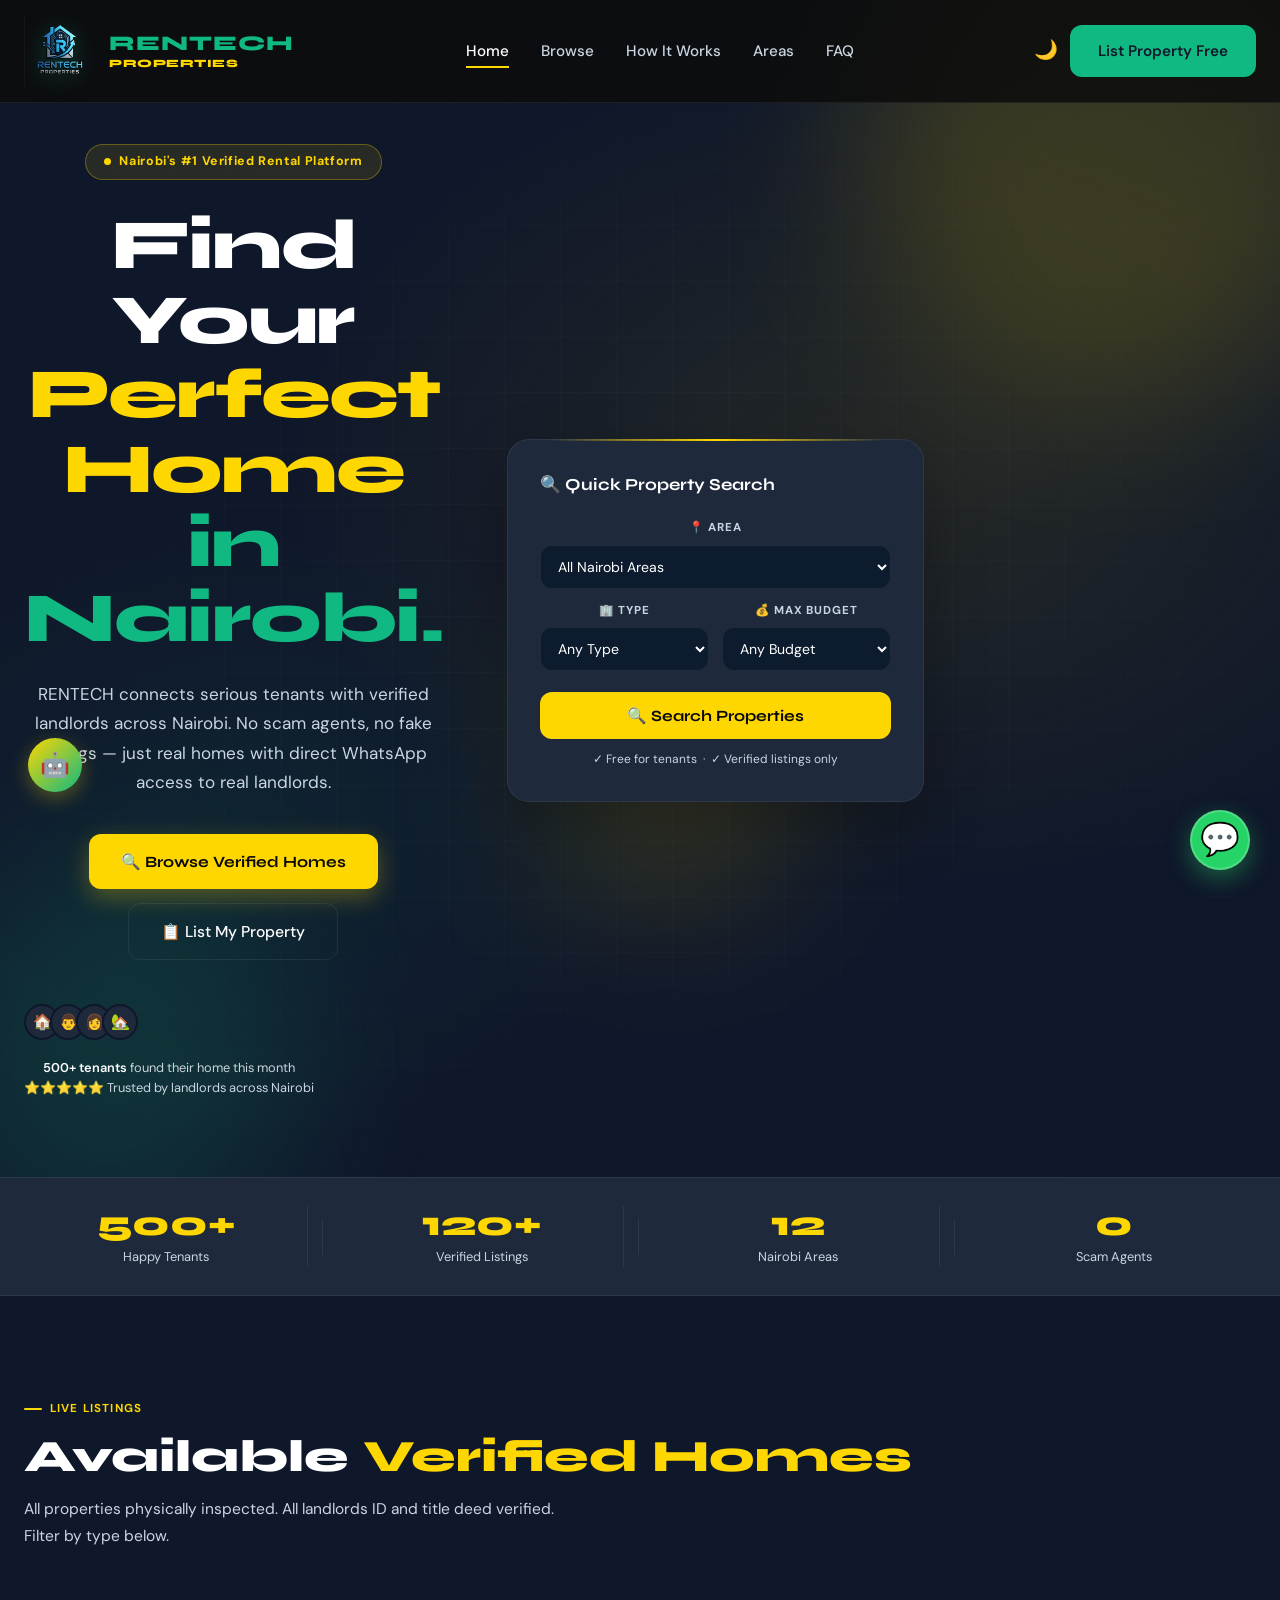
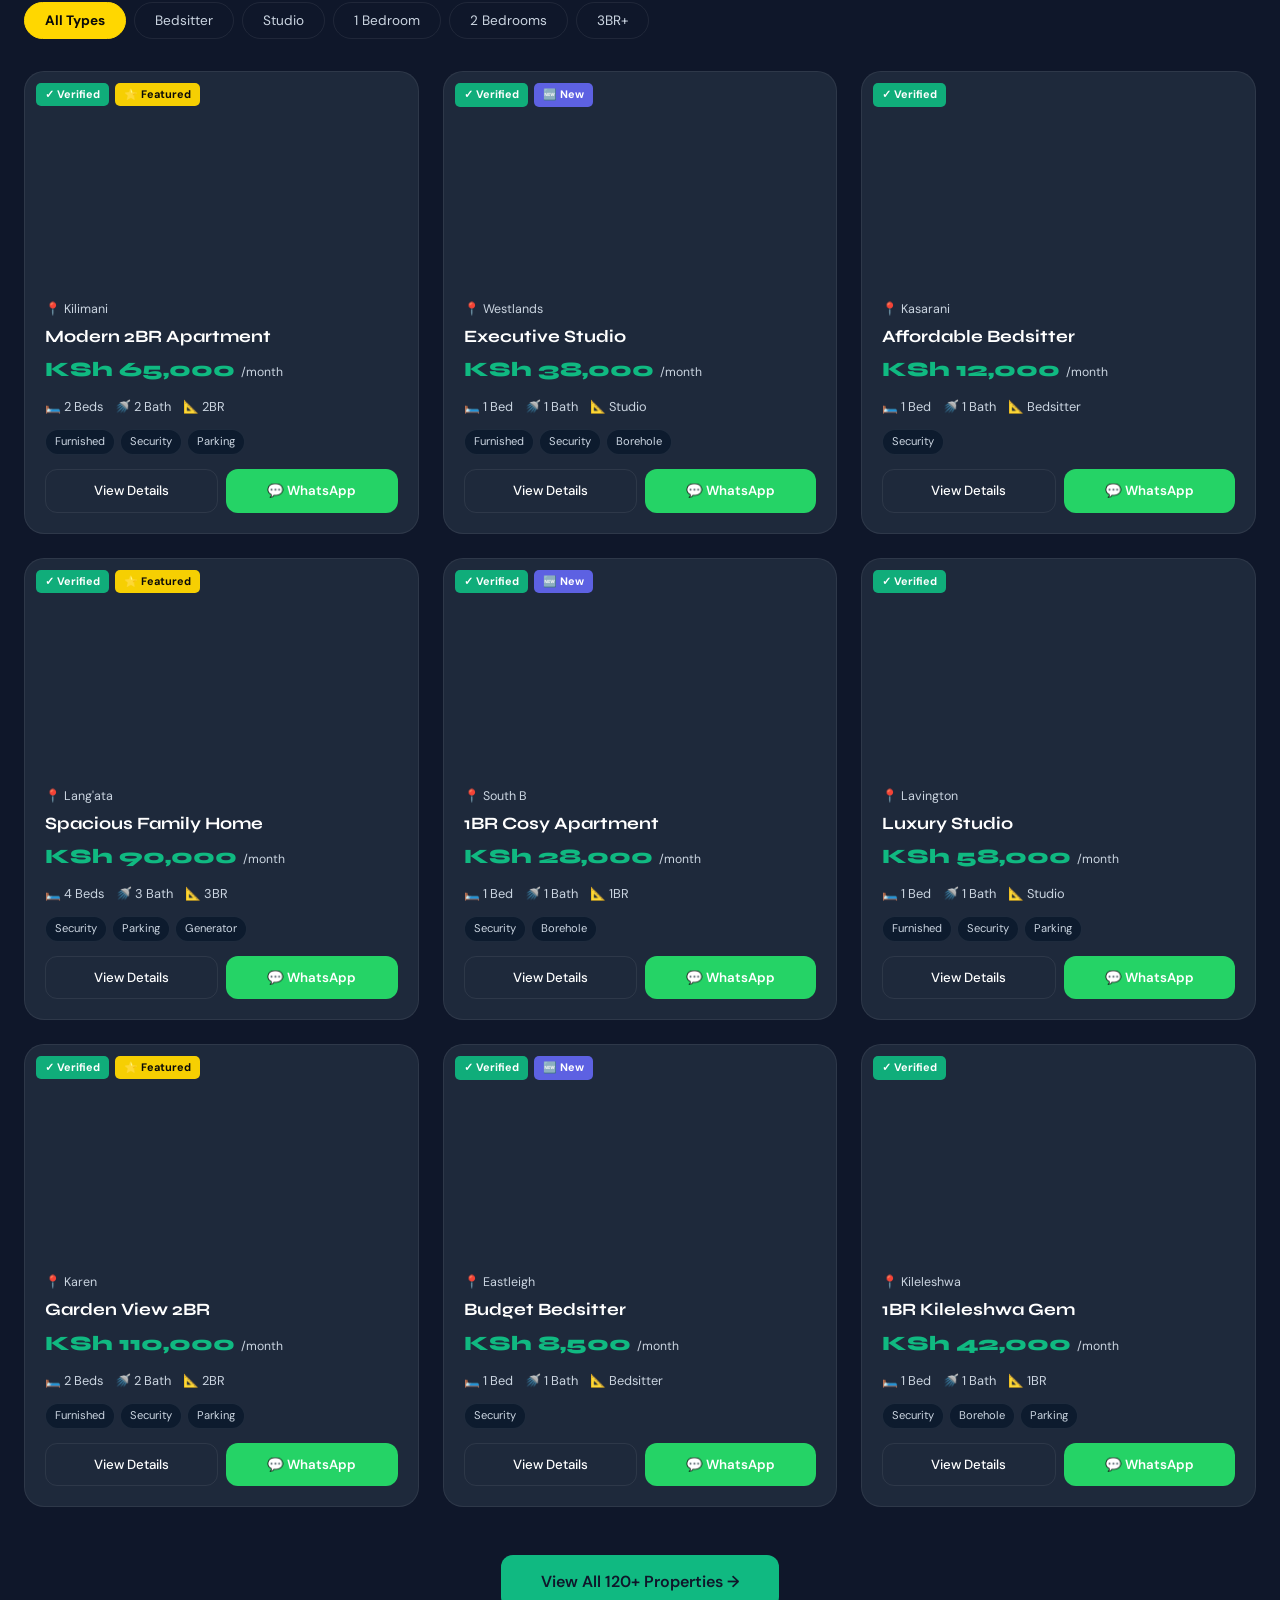
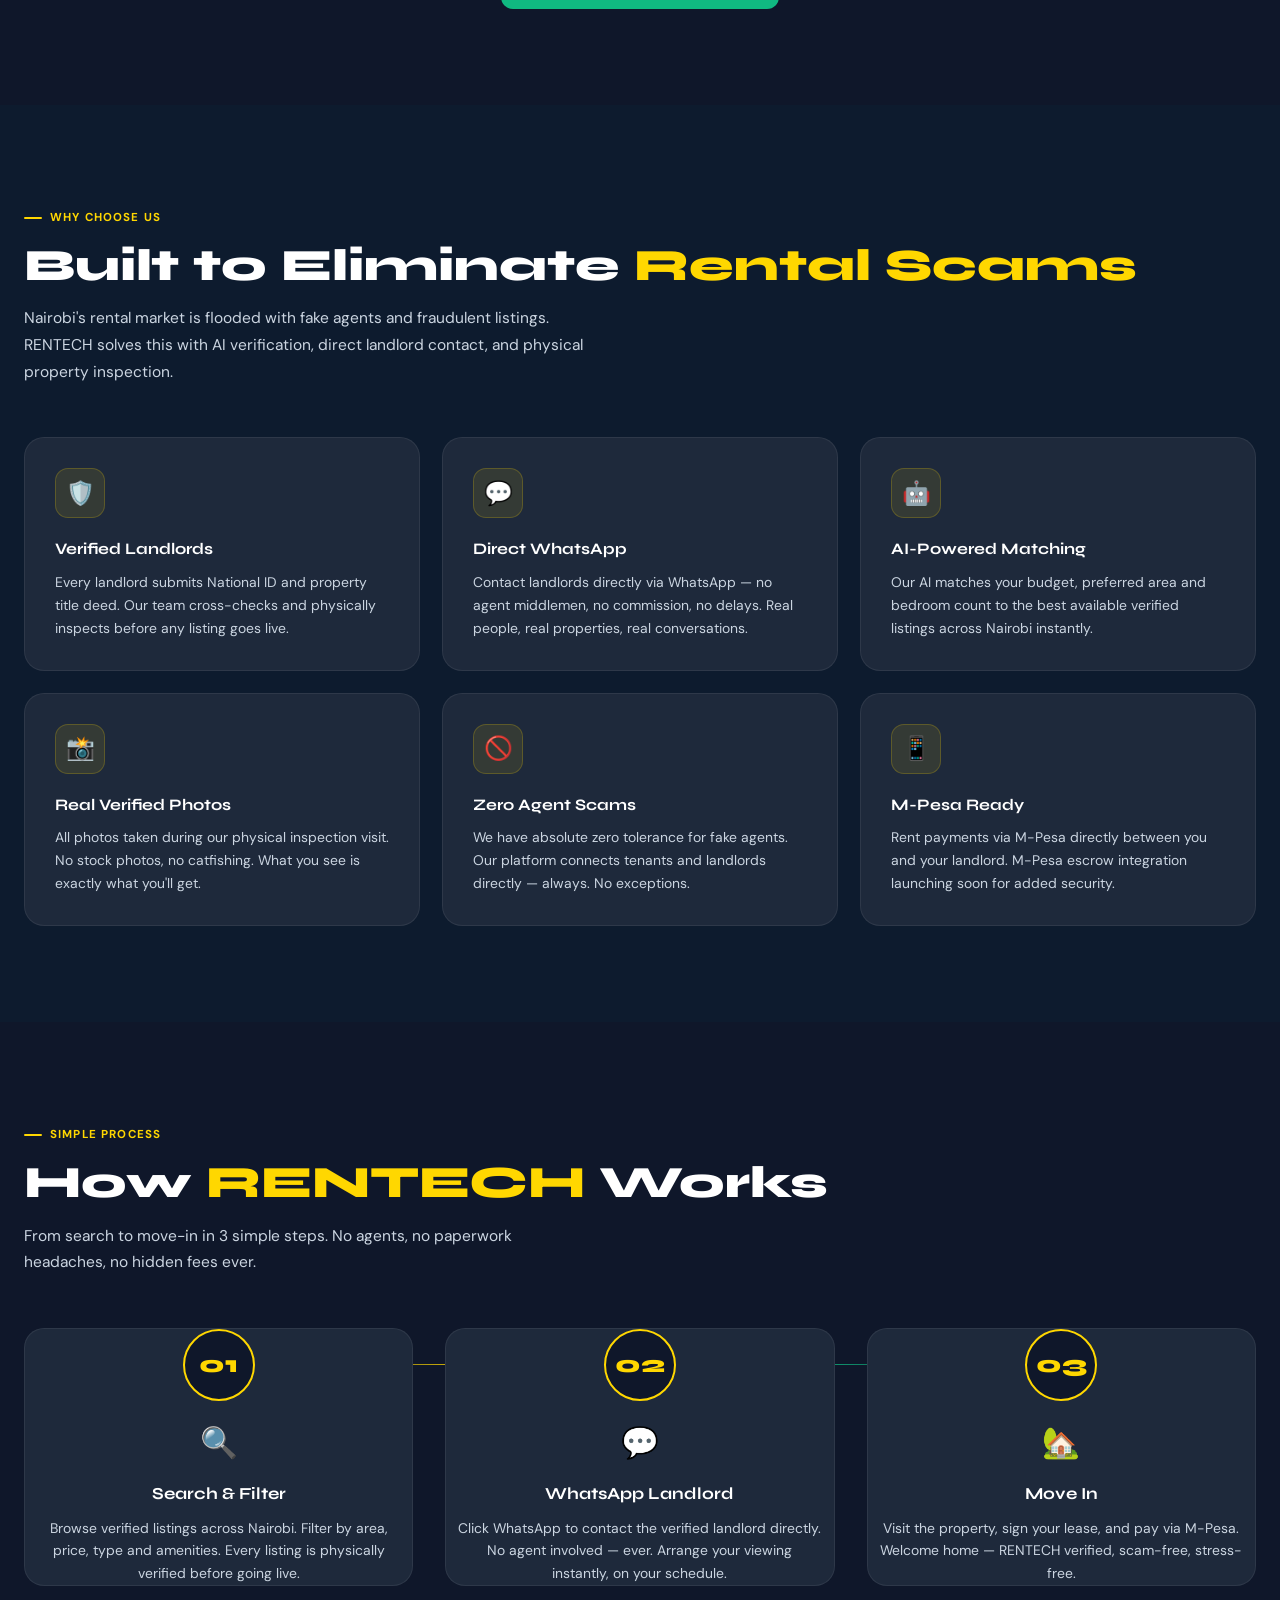
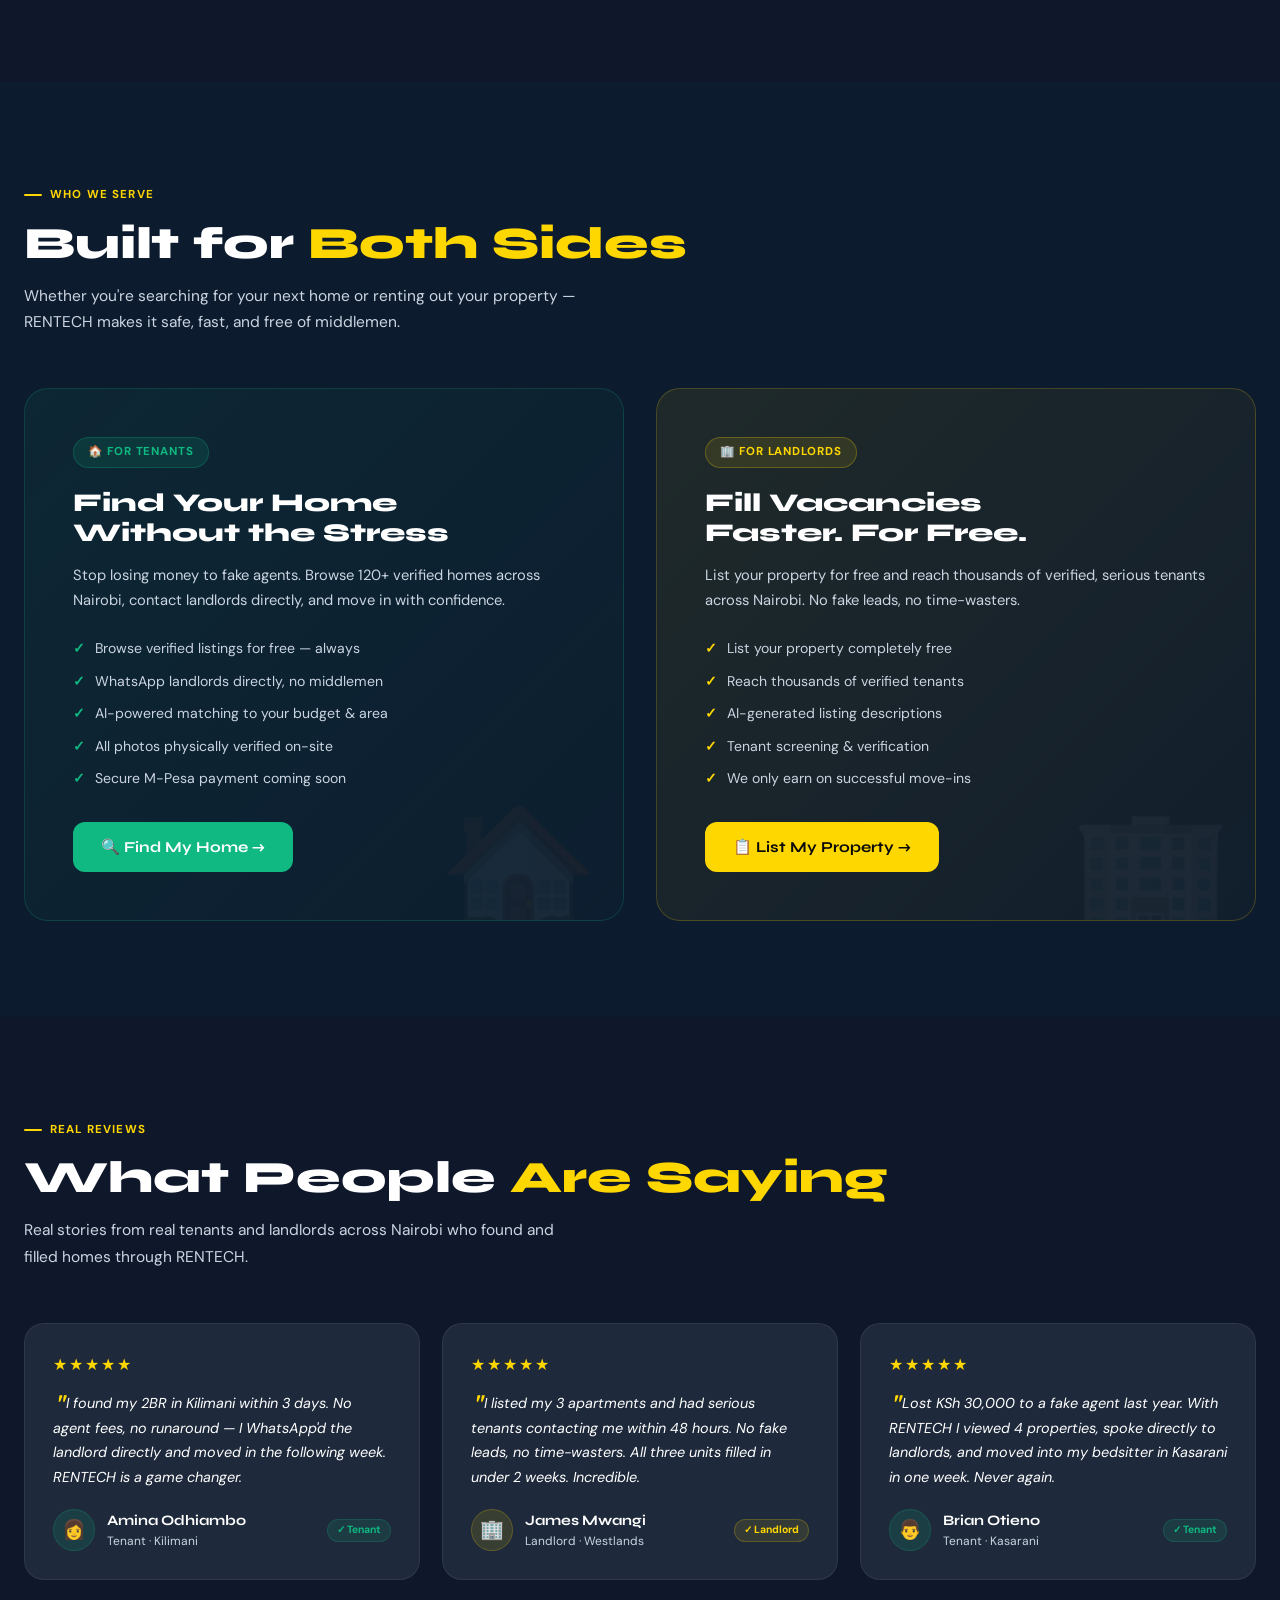
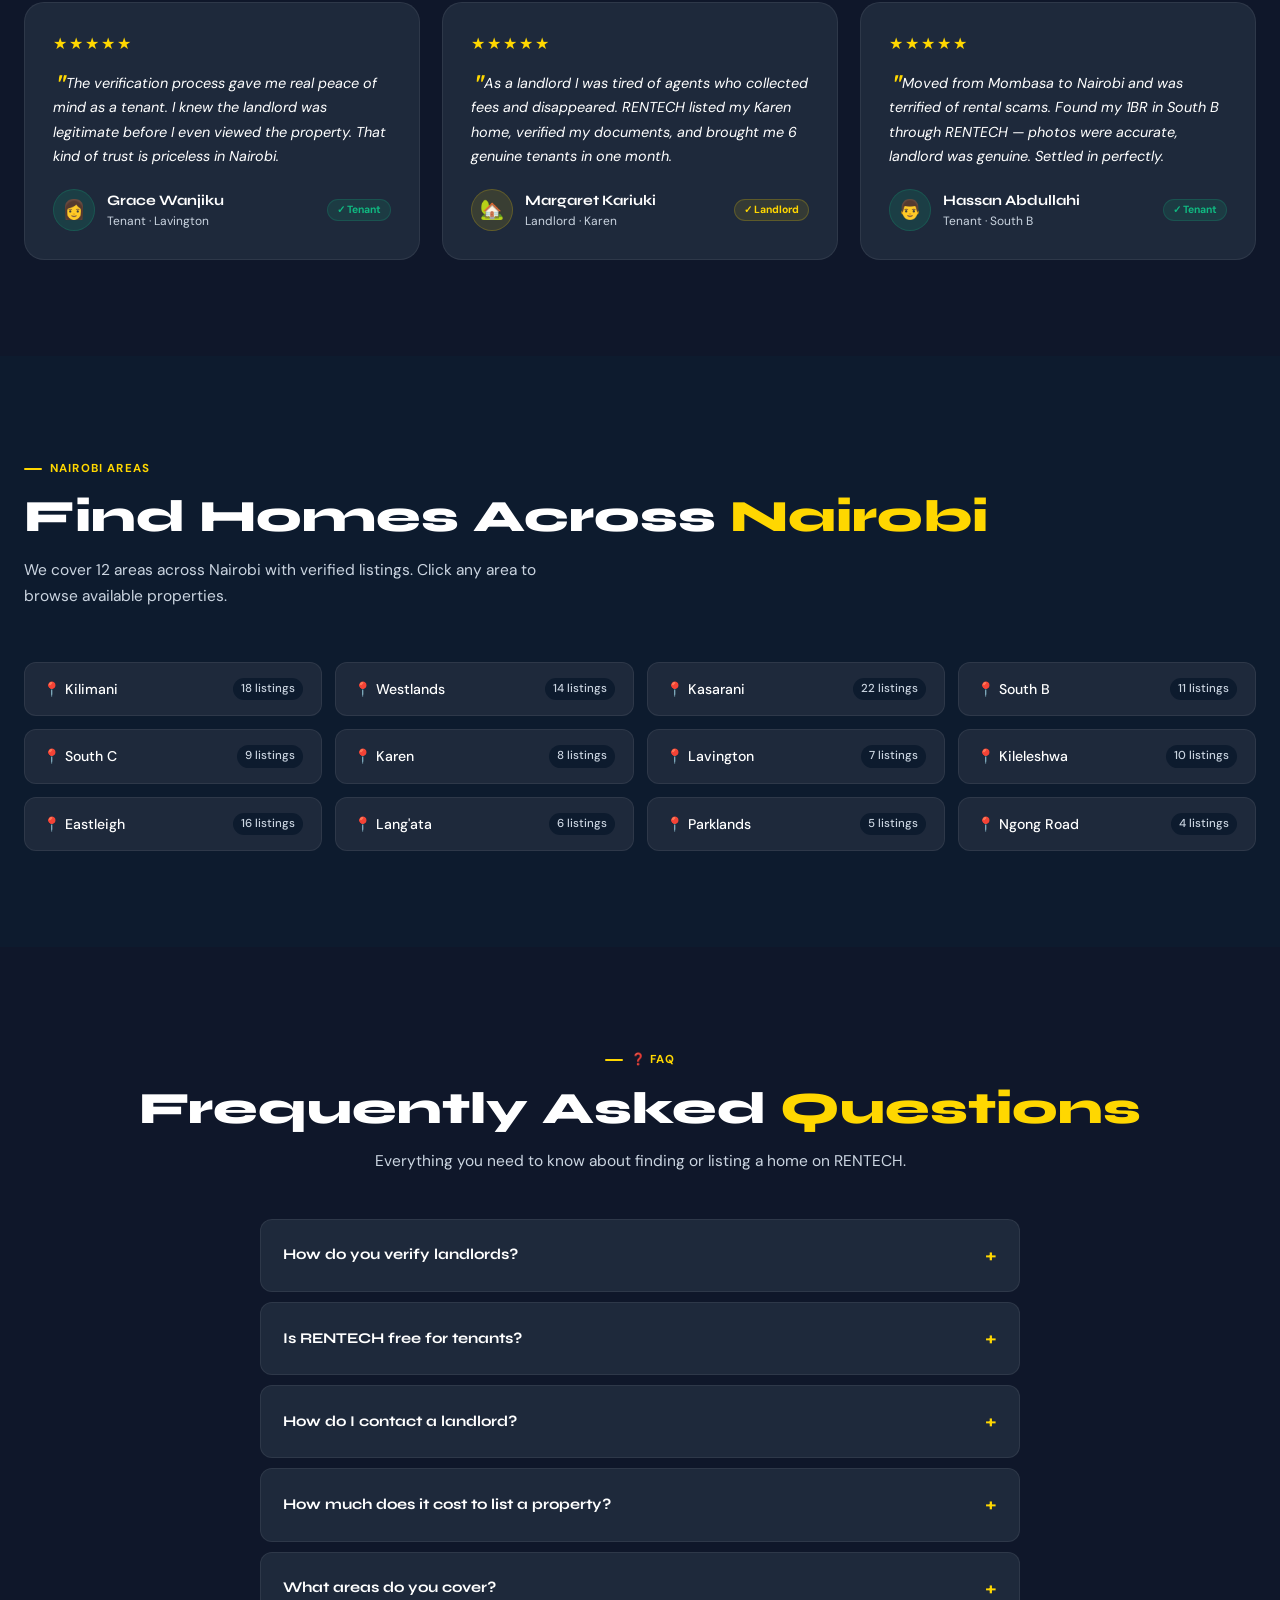
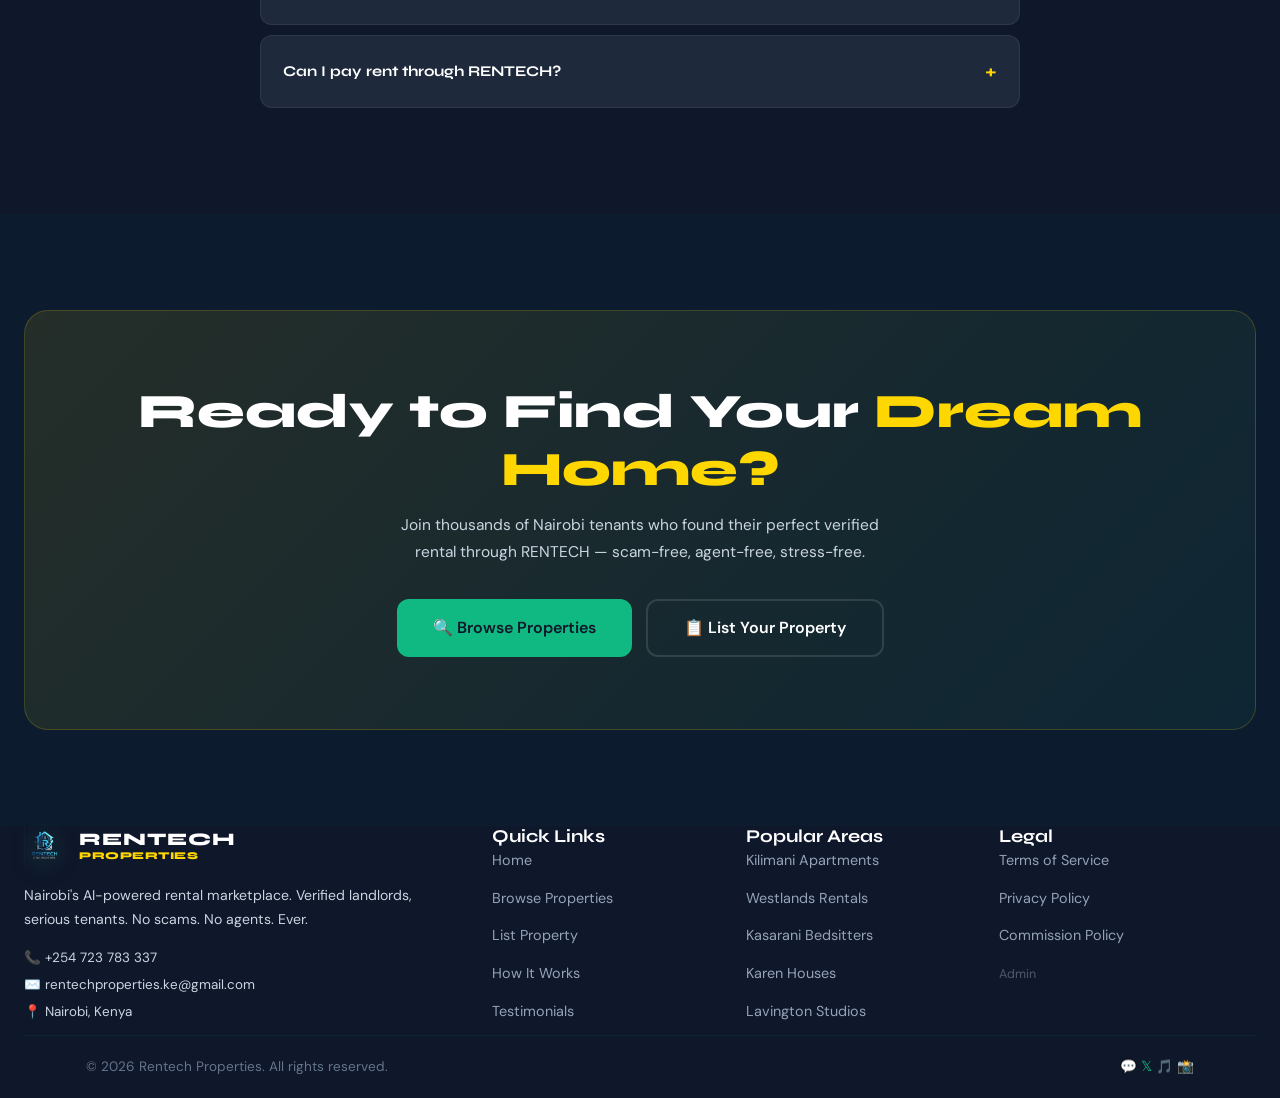
==== commit 1a3e67ab: "Epic homepage - listings, testimonials, tenant/landlord sections, search" ====
--- a/index.html
+++ b/index.html
@@ -1,1403 +1,824 @@
 <!DOCTYPE html>
 <html lang="en" data-theme="dark">
 <head>
-    <meta charset="UTF-8">
-    <meta name="viewport" content="width=device-width, initial-scale=1.0">
-    <title>Rentech Properties | AI-Verified Rentals in Nairobi</title>
-    <meta name="description" content="Find verified rental homes in Nairobi. No scams, no agents. Direct WhatsApp contact with landlords. Kilimani, Westlands, Kasarani & more.">
-    <link rel="icon" href="favicon-32x32.png" type="image/png">
-    <link rel="preconnect" href="https://fonts.googleapis.com">
-    <link rel="preconnect" href="https://fonts.gstatic.com" crossorigin>
-    <link href="https://fonts.googleapis.com/css2?family=Syne:wght@700;800&family=DM+Sans:wght@400;500;600&display=swap" rel="stylesheet">
-    <link rel="stylesheet" href="css/styles.css">
-
-    <style>
-    /* ══════════════════════════════════════════
-       HERO — EPIC
-    ══════════════════════════════════════════ */
-    .hero {
-        min-height: 100vh;
-        display: flex;
-        align-items: center;
-        position: relative;
-        overflow: hidden;
-        padding-top: 80px;
-    }
-
-    /* animated gradient mesh background */
-    .hero-bg {
-        position: absolute;
-        inset: 0;
-        background:
-            radial-gradient(ellipse 80% 60% at 70% 40%, rgba(255,215,0,0.08) 0%, transparent 60%),
-            radial-gradient(ellipse 60% 50% at 20% 70%, rgba(16,185,129,0.07) 0%, transparent 55%),
-            var(--bg);
-        z-index: 0;
-    }
-
-    /* animated floating orbs */
-    .orb {
-        position: absolute;
-        border-radius: 50%;
-        filter: blur(80px);
-        opacity: 0.18;
-        animation: float 8s ease-in-out infinite;
-        z-index: 0;
-        pointer-events: none;
-    }
-    .orb-1 { width: 500px; height: 500px; background: var(--gold); top: -100px; right: -100px; animation-delay: 0s; }
-    .orb-2 { width: 350px; height: 350px; background: var(--emerald); bottom: -80px; left: -80px; animation-delay: -3s; }
-    .orb-3 { width: 250px; height: 250px; background: var(--gold); top: 50%; left: 40%; animation-delay: -5s; }
-
-    @keyframes float {
-        0%, 100% { transform: translateY(0) scale(1); }
-        50% { transform: translateY(-30px) scale(1.05); }
-    }
-
-    /* grid pattern overlay */
-    .hero-grid-bg {
-        position: absolute;
-        inset: 0;
-        background-image:
-            linear-gradient(rgba(255,255,255,0.025) 1px, transparent 1px),
-            linear-gradient(90deg, rgba(255,255,255,0.025) 1px, transparent 1px);
-        background-size: 60px 60px;
-        z-index: 0;
-        mask-image: radial-gradient(ellipse 80% 80% at 50% 50%, black, transparent);
-    }
-
-    .hero-inner {
-        position: relative;
-        z-index: 2;
-        width: 100%;
-    }
-
-    .hero-content {
-        display: grid;
-        grid-template-columns: 1fr 1fr;
-        gap: 60px;
-        align-items: center;
-        padding: 60px 0 80px;
-    }
-
-    .hero-left { max-width: 580px; }
-
-    .hero-badge {
-        display: inline-flex;
-        align-items: center;
-        gap: 8px;
-        background: rgba(255,215,0,0.1);
-        border: 1px solid rgba(255,215,0,0.3);
-        border-radius: 100px;
-        padding: 6px 16px;
-        font-size: 0.8rem;
-        font-weight: 600;
-        color: var(--gold);
-        margin-bottom: 28px;
-        letter-spacing: 0.04em;
-    }
-
-    .hero-badge .dot {
-        width: 7px; height: 7px;
-        background: var(--gold);
-        border-radius: 50%;
-        animation: pulse-dot 2s ease-in-out infinite;
-    }
-
-    @keyframes pulse-dot {
-        0%, 100% { opacity: 1; transform: scale(1); }
-        50% { opacity: 0.4; transform: scale(0.7); }
-    }
-
-    .hero-headline {
-        font-family: 'Syne', sans-serif;
-        font-size: clamp(2.6rem, 5.5vw, 4.2rem);
-        font-weight: 800;
-        line-height: 1.08;
-        margin-bottom: 24px;
-        letter-spacing: -0.02em;
-    }
-
-    .hero-headline .line-gold { color: var(--gold); display: block; }
-    .hero-headline .line-em   { color: var(--emerald); display: block; }
-
-    .hero-sub {
-        font-size: 1.1rem;
-        color: var(--muted);
-        line-height: 1.7;
-        margin-bottom: 36px;
-        max-width: 480px;
-    }
-
-    .hero-ctas {
-        display: flex;
-        gap: 14px;
-        flex-wrap: wrap;
-        margin-bottom: 48px;
-    }
-
-    .hero-ctas .btn-hero-primary {
-        padding: 15px 32px;
-        background: var(--gold);
-        color: #0a0a0a;
-        border: none;
-        border-radius: var(--radius);
-        font-family: 'Syne', sans-serif;
-        font-size: 1rem;
-        font-weight: 700;
-        text-decoration: none;
-        display: inline-flex;
-        align-items: center;
-        gap: 8px;
-        transition: all 0.25s;
-        box-shadow: 0 8px 24px rgba(255,215,0,0.3);
-    }
-    .hero-ctas .btn-hero-primary:hover {
-        transform: translateY(-2px);
-        box-shadow: 0 12px 32px rgba(255,215,0,0.45);
-    }
-
-    .hero-ctas .btn-hero-secondary {
-        padding: 15px 32px;
-        background: transparent;
-        color: var(--text);
-        border: 1px solid var(--border);
-        border-radius: var(--radius);
-        font-family: 'DM Sans', sans-serif;
-        font-size: 1rem;
-        font-weight: 500;
-        text-decoration: none;
-        display: inline-flex;
-        align-items: center;
-        gap: 8px;
-        transition: all 0.25s;
-    }
-    .hero-ctas .btn-hero-secondary:hover {
-        border-color: var(--gold);
-        color: var(--gold);
-    }
-
-    .hero-trust {
-        display: flex;
-        align-items: center;
-        gap: 20px;
-        flex-wrap: wrap;
-    }
-
-    .trust-avatars {
-        display: flex;
-    }
-
-    .trust-avatar {
-        width: 36px; height: 36px;
-        border-radius: 50%;
-        border: 2px solid var(--bg);
-        background: var(--card);
-        display: flex; align-items: center; justify-content: center;
-        font-size: 1rem;
-        margin-left: -10px;
-    }
-    .trust-avatar:first-child { margin-left: 0; }
-
-    .trust-text {
-        font-size: 0.82rem;
-        color: var(--muted);
-        line-height: 1.5;
-    }
-    .trust-text strong { color: var(--text); font-weight: 600; }
-
-    /* ── HERO RIGHT: Quick Search Card ── */
-    .hero-right { display: flex; align-items: center; justify-content: center; }
-
-    .search-card {
-        background: var(--card);
-        border: 1px solid var(--border);
-        border-radius: 24px;
-        padding: 32px;
-        width: 100%;
-        max-width: 420px;
-        box-shadow: 0 24px 60px rgba(0,0,0,0.3);
-        position: relative;
-    }
-
-    .search-card::before {
-        content: '';
-        position: absolute;
-        top: -1px; left: 40px; right: 40px;
-        height: 2px;
-        background: linear-gradient(90deg, transparent, var(--gold), transparent);
-        border-radius: 100px;
-    }
-
-    .search-card-title {
-        font-family: 'Syne', sans-serif;
-        font-size: 1.1rem;
-        font-weight: 700;
-        margin-bottom: 20px;
-        display: flex;
-        align-items: center;
-        gap: 10px;
-    }
-
-    .search-field {
-        margin-bottom: 14px;
-    }
-
-    .search-field label {
-        display: block;
-        font-size: 0.75rem;
-        font-weight: 600;
-        text-transform: uppercase;
-        letter-spacing: 0.07em;
-        color: var(--muted);
-        margin-bottom: 8px;
-    }
-
-    .search-field select,
-    .search-field input {
-        width: 100%;
-        padding: 12px 14px;
-        background: var(--bg-2);
-        border: 1px solid var(--border);
-        color: var(--text);
-        border-radius: var(--radius);
-        font-family: 'DM Sans', sans-serif;
-        font-size: 0.9rem;
-        outline: none;
-        transition: border-color 0.2s;
-        box-sizing: border-box;
-    }
-    .search-field select:focus,
-    .search-field input:focus { border-color: var(--gold); }
-
-    .search-grid { display: grid; grid-template-columns: 1fr 1fr; gap: 14px; }
-
-    .btn-search {
-        width: 100%;
-        padding: 14px;
-        background: var(--gold);
-        color: #0a0a0a;
-        border: none;
-        border-radius: var(--radius);
-        font-family: 'Syne', sans-serif;
-        font-size: 1rem;
-        font-weight: 700;
-        cursor: pointer;
-        margin-top: 8px;
-        transition: all 0.2s;
-        display: flex;
-        align-items: center;
-        justify-content: center;
-        gap: 8px;
-        text-decoration: none;
-    }
-    .btn-search:hover { box-shadow: 0 8px 20px rgba(255,215,0,0.35); transform: translateY(-1px); }
-
-    .search-note {
-        text-align: center;
-        margin-top: 12px;
-        font-size: 0.78rem;
-        color: var(--muted);
-        display: flex;
-        align-items: center;
-        justify-content: center;
-        gap: 6px;
-    }
-
-    /* ── HERO STATS STRIP ── */
-    .stats-strip {
-        border-top: 1px solid var(--border);
-        border-bottom: 1px solid var(--border);
-        background: var(--card);
-        padding: 28px 0;
-    }
-
-    .stats-grid {
-        display: grid;
-        grid-template-columns: repeat(4, 1fr);
-        gap: 0;
-    }
-
-    .stat-item {
-        text-align: center;
-        padding: 0 24px;
-        border-right: 1px solid var(--border);
-        position: relative;
-    }
-    .stat-item:last-child { border-right: none; }
-
-    .stat-num {
-        font-family: 'Syne', sans-serif;
-        font-size: 2.2rem;
-        font-weight: 800;
-        color: var(--gold);
-        line-height: 1;
-        margin-bottom: 6px;
-    }
-    .stat-label { font-size: 0.82rem; color: var(--muted); }
-
-    /* ── SECTION STYLES ── */
-    .section { padding: 100px 0; }
-    .section-alt { padding: 100px 0; background: var(--bg-2); }
-
-    .section-tag {
-        display: inline-flex;
-        align-items: center;
-        gap: 8px;
-        font-size: 0.75rem;
-        font-weight: 700;
-        text-transform: uppercase;
-        letter-spacing: 0.1em;
-        color: var(--gold);
-        margin-bottom: 16px;
-    }
-    .section-tag::before {
-        content: '';
-        width: 20px; height: 2px;
-        background: var(--gold);
-        border-radius: 1px;
-    }
-
-    .section-title {
-        font-family: 'Syne', sans-serif;
-        font-size: clamp(1.8rem, 4vw, 2.8rem);
-        font-weight: 800;
-        line-height: 1.15;
-        margin-bottom: 16px;
-    }
-    .section-title span { color: var(--gold); }
-
-    .section-sub {
-        color: var(--muted);
-        font-size: 1rem;
-        line-height: 1.7;
-        max-width: 560px;
-        margin-bottom: 56px;
-    }
-
-    /* ── FEATURES GRID ── */
-    .features-grid {
-        display: grid;
-        grid-template-columns: repeat(3, 1fr);
-        gap: 24px;
-    }
-
-    .feature-card {
-        background: var(--card);
-        border: 1px solid var(--border);
-        border-radius: var(--radius-lg);
-        padding: 32px;
-        transition: all 0.3s ease;
-        position: relative;
-        overflow: hidden;
-    }
-    .feature-card::after {
-        content: '';
-        position: absolute;
-        bottom: 0; left: 0; right: 0;
-        height: 3px;
-        background: linear-gradient(90deg, var(--gold), var(--emerald));
-        transform: scaleX(0);
-        transform-origin: left;
-        transition: transform 0.35s ease;
-    }
-    .feature-card:hover { border-color: var(--gold); transform: translateY(-4px); box-shadow: 0 12px 32px rgba(255,215,0,0.08); }
-    .feature-card:hover::after { transform: scaleX(1); }
-
-    .feat-icon {
-        width: 52px; height: 52px;
-        border-radius: 14px;
-        background: rgba(255,215,0,0.1);
-        display: flex; align-items: center; justify-content: center;
-        font-size: 1.5rem;
-        margin-bottom: 20px;
-        border: 1px solid rgba(255,215,0,0.2);
-    }
-    .feat-title {
-        font-family: 'Syne', sans-serif;
-        font-weight: 700;
-        font-size: 1.05rem;
-        margin-bottom: 10px;
-    }
-    .feat-desc { color: var(--muted); font-size: 0.9rem; line-height: 1.65; }
-
-    /* ── FEATURED PROPERTIES ── */
-    .prop-grid-home {
-        display: grid;
-        grid-template-columns: repeat(auto-fill, minmax(300px, 1fr));
-        gap: 24px;
-        margin-bottom: 48px;
-    }
-
-    .prop-card {
-        background: var(--card);
-        border: 1px solid var(--border);
-        border-radius: var(--radius-lg);
-        overflow: hidden;
-        transition: transform 0.28s, border-color 0.28s, box-shadow 0.28s;
-    }
-    .prop-card:hover { transform: translateY(-6px); border-color: var(--gold); box-shadow: 0 12px 36px rgba(255,215,0,0.1); }
-
-    .pc-img { position: relative; height: 210px; overflow: hidden; }
-    .pc-img img { width: 100%; height: 100%; object-fit: cover; transition: transform 0.45s; }
-    .prop-card:hover .pc-img img { transform: scale(1.06); }
-    .pc-badges { position: absolute; top: 11px; left: 11px; display: flex; gap: 6px; }
-    .bdg { padding: 3px 9px; border-radius: 5px; font-size: 0.68rem; font-weight: 700; backdrop-filter: blur(6px); }
-    .bdg-v { background: rgba(16,185,129,0.92); color: #fff; }
-    .bdg-f { background: rgba(255,215,0,0.96); color: #0a0a0a; }
-    .bdg-n { background: rgba(99,102,241,0.92); color: #fff; }
-
-    .pc-body { padding: 20px; }
-    .pc-loc { font-size: 0.8rem; color: var(--muted); margin-bottom: 6px; }
-    .pc-title { font-family: 'Syne', sans-serif; font-weight: 700; font-size: 1.1rem; margin-bottom: 6px; }
-    .pc-price { font-family: 'Syne', sans-serif; font-weight: 800; font-size: 1.25rem; color: var(--emerald); margin-bottom: 12px; }
-    .pc-price em { font-style: normal; font-family: 'DM Sans', sans-serif; font-weight: 400; font-size: 0.78rem; color: var(--muted); }
-    .pc-specs { display: flex; gap: 14px; color: var(--muted); font-size: 0.82rem; margin-bottom: 14px; }
-    .pc-actions { display: flex; gap: 9px; }
-    .btn-det { flex: 1; padding: 10px; background: transparent; border: 1px solid var(--border); color: var(--text); border-radius: var(--radius); text-decoration: none; font-size: 0.85rem; text-align: center; font-family: 'DM Sans', sans-serif; font-weight: 500; transition: all 0.18s; }
-    .btn-det:hover { border-color: var(--gold); color: var(--gold); }
-    .btn-wa { flex: 1; padding: 10px; background: #25D366; color: #fff; border: none; border-radius: var(--radius); text-decoration: none; font-size: 0.85rem; text-align: center; font-family: 'DM Sans', sans-serif; font-weight: 600; transition: all 0.18s; display: flex; align-items: center; justify-content: center; gap: 5px; }
-    .btn-wa:hover { background: #128C7E; }
-
-    .view-all-wrap { text-align: center; }
-
-    /* ── HOW IT WORKS ── */
-    .steps-grid {
-        display: grid;
-        grid-template-columns: repeat(3, 1fr);
-        gap: 32px;
-        position: relative;
-    }
-    .steps-grid::before {
-        content: '';
-        position: absolute;
-        top: 36px; left: 16%; right: 16%;
-        height: 1px;
-        background: linear-gradient(90deg, transparent, var(--gold), var(--emerald), transparent);
-    }
-
-    .step-card { text-align: center; padding: 0 16px; }
-    .step-num {
-        width: 72px; height: 72px;
-        border-radius: 50%;
-        border: 2px solid var(--gold);
-        display: flex; align-items: center; justify-content: center;
-        margin: 0 auto 20px;
-        font-family: 'Syne', sans-serif;
-        font-size: 1.5rem;
-        font-weight: 800;
-        color: var(--gold);
-        background: var(--bg);
-        position: relative;
-        z-index: 1;
-    }
-    .step-icon { font-size: 1.8rem; margin-bottom: 14px; }
-    .step-title { font-family: 'Syne', sans-serif; font-weight: 700; font-size: 1.1rem; margin-bottom: 10px; }
-    .step-desc { color: var(--muted); font-size: 0.9rem; line-height: 1.65; }
-
-    /* ── TRUST SECTION ── */
-    .trust-grid {
-        display: grid;
-        grid-template-columns: repeat(2, 1fr);
-        gap: 20px;
-    }
-
-    .trust-card {
-        background: var(--card);
-        border: 1px solid var(--border);
-        border-radius: var(--radius-lg);
-        padding: 28px;
-        display: flex;
-        gap: 20px;
-        align-items: flex-start;
-        transition: border-color 0.2s;
-    }
-    .trust-card:hover { border-color: var(--gold); }
-    .trust-icon {
-        width: 48px; height: 48px; flex-shrink: 0;
-        border-radius: 12px;
-        background: rgba(255,215,0,0.08);
-        border: 1px solid rgba(255,215,0,0.2);
-        display: flex; align-items: center; justify-content: center;
-        font-size: 1.3rem;
-    }
-    .trust-title { font-family: 'Syne', sans-serif; font-weight: 700; font-size: 1rem; margin-bottom: 6px; }
-    .trust-desc { color: var(--muted); font-size: 0.87rem; line-height: 1.6; }
-
-    /* ── AREAS ── */
-    .areas-grid {
-        display: grid;
-        grid-template-columns: repeat(4, 1fr);
-        gap: 14px;
-    }
-
-    .area-chip {
-        background: var(--card);
-        border: 1px solid var(--border);
-        border-radius: var(--radius);
-        padding: 16px 20px;
-        text-decoration: none;
-        color: var(--text);
-        display: flex;
-        justify-content: space-between;
-        align-items: center;
-        font-size: 0.9rem;
-        font-weight: 500;
-        transition: all 0.2s;
-    }
-    .area-chip:hover { border-color: var(--gold); color: var(--gold); background: rgba(255,215,0,0.04); }
-    .area-count { font-size: 0.75rem; color: var(--muted); background: var(--bg-2); padding: 2px 8px; border-radius: 100px; }
-
-    /* ── AI MATCHER ── */
-    .ai-matcher {
-        background: linear-gradient(135deg, rgba(255,215,0,0.06), rgba(16,185,129,0.06));
-        border: 1px solid var(--border);
-        border-radius: 24px;
-        padding: 56px;
-        display: grid;
-        grid-template-columns: 1fr 1fr;
-        gap: 56px;
-        align-items: center;
-    }
-
-    .ai-matcher-left .section-tag { margin-bottom: 14px; }
-    .ai-matcher-left .section-title { font-size: clamp(1.5rem, 3vw, 2.2rem); margin-bottom: 14px; }
-    .ai-matcher-left p { color: var(--muted); font-size: 0.95rem; line-height: 1.7; }
-
-    .matcher-form { display: flex; flex-direction: column; gap: 14px; }
-    .matcher-row { display: grid; grid-template-columns: 1fr 1fr; gap: 14px; }
-    .matcher-field label { display: block; font-size: 0.72rem; font-weight: 700; text-transform: uppercase; letter-spacing: 0.07em; color: var(--muted); margin-bottom: 7px; }
-    .matcher-field select {
-        width: 100%; padding: 11px 13px;
-        background: var(--bg-2); border: 1px solid var(--border);
-        color: var(--text); border-radius: var(--radius);
-        font-family: 'DM Sans', sans-serif; font-size: 0.88rem;
-        outline: none; transition: border-color 0.2s;
-    }
-    .matcher-field select:focus { border-color: var(--gold); }
-
-    /* ── FAQ ── */
-    .faq-list { display: flex; flex-direction: column; gap: 12px; max-width: 800px; margin: 0 auto; }
-    .faq-item {
-        background: var(--card);
-        border: 1px solid var(--border);
-        border-radius: var(--radius);
-        overflow: hidden;
-        transition: border-color 0.2s;
-    }
-    .faq-item.open { border-color: var(--gold); }
-    .faq-q {
-        padding: 20px 24px;
-        font-family: 'Syne', sans-serif;
-        font-weight: 700;
-        font-size: 0.95rem;
-        cursor: pointer;
-        display: flex;
-        justify-content: space-between;
-        align-items: center;
-        gap: 16px;
-    }
-    .faq-q .faq-icon { color: var(--gold); font-size: 1.3rem; flex-shrink: 0; transition: transform 0.25s; }
-    .faq-item.open .faq-icon { transform: rotate(45deg); }
-    .faq-a { max-height: 0; overflow: hidden; transition: max-height 0.35s ease; }
-    .faq-a-inner { padding: 0 24px 20px; color: var(--muted); font-size: 0.9rem; line-height: 1.7; border-top: 1px solid var(--border); padding-top: 16px; }
-
-    /* ── CTA BANNER ── */
-    .cta-banner {
-        background: linear-gradient(135deg, rgba(255,215,0,0.12), rgba(16,185,129,0.08));
-        border: 1px solid rgba(255,215,0,0.2);
-        border-radius: 24px;
-        padding: 72px 56px;
-        text-align: center;
-    }
-    .cta-banner h2 { font-family: 'Syne', sans-serif; font-size: clamp(1.8rem, 4vw, 3rem); font-weight: 800; margin-bottom: 16px; }
-    .cta-banner h2 span { color: var(--gold); }
-    .cta-banner p { color: var(--muted); font-size: 1rem; margin-bottom: 36px; max-width: 500px; margin-left: auto; margin-right: auto; }
-    .cta-btns { display: flex; justify-content: center; gap: 14px; flex-wrap: wrap; }
-
-    /* ── AI CHAT ── */
-    .chat-trigger {
-        position: fixed; bottom: 108px; left: 28px;
-        width: 54px; height: 54px;
-        background: linear-gradient(135deg, var(--gold), var(--emerald));
-        border: none; border-radius: 50%;
-        display: flex; align-items: center; justify-content: center;
-        font-size: 1.5rem; cursor: pointer; z-index: 900;
-        box-shadow: 0 6px 20px rgba(255,215,0,0.3);
-        transition: transform 0.2s;
-    }
-    .chat-trigger:hover { transform: scale(1.1); }
-    .chat-panel {
-        position: fixed; bottom: 174px; left: 28px;
-        width: 320px; height: 440px;
-        background: var(--card); border: 1px solid var(--gold);
-        border-radius: 18px; display: flex; flex-direction: column;
-        z-index: 901; overflow: hidden;
-        box-shadow: 0 14px 40px rgba(0,0,0,0.4);
-        transform: translateY(14px) scale(0.97);
-        opacity: 0; pointer-events: none;
-        transition: all 0.22s ease;
-    }
-    .chat-panel.open { transform: translateY(0) scale(1); opacity: 1; pointer-events: all; }
-    .chat-hdr { background: linear-gradient(135deg, var(--gold), var(--emerald)); padding: 13px 15px; display: flex; justify-content: space-between; align-items: center; flex-shrink: 0; }
-    .chat-hdr-info { display: flex; align-items: center; gap: 10px; }
-    .chat-hdr-icon { width: 34px; height: 34px; background: rgba(0,0,0,0.15); border-radius: 8px; display: flex; align-items: center; justify-content: center; font-size: 1.2rem; }
-    .chat-hdr-name { font-weight: 700; color: #0a0a0a; font-size: 0.9rem; }
-    .chat-hdr-status { font-size: 0.7rem; color: #0a0a0a; opacity: 0.75; }
-    .chat-close-btn { background: rgba(0,0,0,0.1); border: none; color: #0a0a0a; font-size: 1.2rem; cursor: pointer; width: 30px; height: 30px; border-radius: 50%; display: flex; align-items: center; justify-content: center; }
-    .chat-msgs { flex: 1; padding: 14px; overflow-y: auto; display: flex; flex-direction: column; gap: 10px; }
-    .chat-msgs::-webkit-scrollbar { width: 3px; }
-    .chat-msgs::-webkit-scrollbar-thumb { background: var(--border); border-radius: 3px; }
-    .msg { max-width: 84%; padding: 9px 13px; border-radius: 14px; font-size: 0.86rem; line-height: 1.5; }
-    .msg.bot { background: var(--bg-2); border: 1px solid var(--border); border-bottom-left-radius: 3px; align-self: flex-start; color: var(--text); }
-    .msg.user { background: var(--emerald); color: #fff; border-bottom-right-radius: 3px; align-self: flex-end; }
-    .chat-quick { padding: 7px 12px; display: flex; flex-wrap: wrap; gap: 5px; border-top: 1px solid var(--border); flex-shrink: 0; }
-    .chat-quick button { padding: 4px 9px; background: var(--bg-2); border: 1px solid var(--border); border-radius: 100px; color: var(--muted); font-size: 0.73rem; cursor: pointer; font-family: 'DM Sans', sans-serif; transition: all 0.15s; }
-    .chat-quick button:hover { border-color: var(--gold); color: var(--gold); }
-    .chat-inp-row { padding: 11px 12px; border-top: 1px solid var(--border); display: flex; gap: 7px; flex-shrink: 0; }
-    .chat-inp-row input { flex: 1; padding: 9px 13px; background: var(--bg-2); border: 1px solid var(--border); border-radius: 9px; color: var(--text); font-family: 'DM Sans', sans-serif; font-size: 0.86rem; outline: none; transition: border-color 0.18s; }
-    .chat-inp-row input:focus { border-color: var(--gold); }
-    .chat-inp-row button { width: 42px; height: 42px; background: var(--gold); color: #0a0a0a; border: none; border-radius: 9px; font-size: 1.1rem; font-weight: 700; cursor: pointer; flex-shrink: 0; }
-
-    /* ── SCROLL TOP ── */
-    #stbtn { position: fixed; bottom: 28px; left: 28px; width: 42px; height: 42px; background: var(--card); border: 1px solid var(--border); color: var(--text); border-radius: 50%; font-size: 1.1rem; cursor: pointer; z-index: 898; opacity: 0; pointer-events: none; transition: all 0.25s; display: flex; align-items: center; justify-content: center; }
-    #stbtn.show { opacity: 1; pointer-events: all; }
-    #stbtn:hover { border-color: var(--gold); color: var(--gold); }
-
-    /* ── RESPONSIVE ── */
-    @media (max-width: 1024px) {
-        .hero-content { grid-template-columns: 1fr; gap: 48px; }
-        .hero-left { max-width: 100%; }
-        .search-card { max-width: 100%; }
-        .features-grid { grid-template-columns: repeat(2, 1fr); }
-        .areas-grid { grid-template-columns: repeat(3, 1fr); }
-        .ai-matcher { grid-template-columns: 1fr; gap: 36px; padding: 40px; }
-        .steps-grid::before { display: none; }
-    }
-    @media (max-width: 768px) {
-        .stats-grid { grid-template-columns: repeat(2, 1fr); }
-        .stat-item:nth-child(2) { border-right: none; }
-        .features-grid { grid-template-columns: 1fr; }
-        .trust-grid { grid-template-columns: 1fr; }
-        .steps-grid { grid-template-columns: 1fr; }
-        .areas-grid { grid-template-columns: repeat(2, 1fr); }
-        .matcher-row { grid-template-columns: 1fr; }
-        .ai-matcher { padding: 28px 24px; }
-        .cta-banner { padding: 48px 28px; }
-        .search-grid { grid-template-columns: 1fr; }
-        .hero-headline { font-size: 2.4rem; }
-    }
-    @media (max-width: 480px) {
-        .areas-grid { grid-template-columns: 1fr 1fr; }
-        .chat-panel { width: calc(100vw - 36px); left: 18px; }
-        .chat-trigger { bottom: 100px; left: 18px; }
-        #stbtn { bottom: 18px; left: 18px; }
-    }
-    </style>
+<meta charset="UTF-8">
+<meta name="viewport" content="width=device-width, initial-scale=1.0">
+<title>Rentech Properties | AI-Verified Rentals in Nairobi – No Scams, No Agents</title>
+<meta name="description" content="Find verified rental homes in Nairobi. Kilimani, Westlands, Kasarani, Karen & more. Direct WhatsApp with landlords. No scams, no agents, 100% free for tenants.">
+<meta name="keywords" content="apartments Nairobi, rentals Kilimani, apartments Westlands, bedsitters Kasarani, houses Karen, rental Nairobi">
+<link rel="icon" href="favicon-32x32.png" type="image/png">
+<link rel="preconnect" href="https://fonts.googleapis.com">
+<link rel="preconnect" href="https://fonts.gstatic.com" crossorigin>
+<link href="https://fonts.googleapis.com/css2?family=Syne:wght@700;800&family=DM+Sans:wght@400;500;600&display=swap" rel="stylesheet">
+<link rel="stylesheet" href="css/styles.css">
+<style>
+/* ═══════════════════════════════════════════
+   HERO
+═══════════════════════════════════════════ */
+.hero{min-height:100vh;display:flex;align-items:center;position:relative;overflow:hidden;padding-top:80px;}
+.hero-bg{position:absolute;inset:0;background:radial-gradient(ellipse 80% 60% at 70% 40%,rgba(255,215,0,.09) 0,transparent 60%),radial-gradient(ellipse 60% 50% at 20% 70%,rgba(16,185,129,.07) 0,transparent 55%),var(--bg);z-index:0;}
+.hero-grid{position:absolute;inset:0;background-image:linear-gradient(rgba(255,255,255,.022) 1px,transparent 1px),linear-gradient(90deg,rgba(255,255,255,.022) 1px,transparent 1px);background-size:56px 56px;mask-image:radial-gradient(ellipse 80% 80% at 50% 50%,#000,transparent);z-index:0;}
+.orb{position:absolute;border-radius:50%;filter:blur(80px);opacity:.16;animation:orb-float 9s ease-in-out infinite;z-index:0;pointer-events:none;}
+.orb1{width:520px;height:520px;background:var(--gold);top:-120px;right:-100px;animation-delay:0s;}
+.orb2{width:380px;height:380px;background:var(--emerald);bottom:-80px;left:-80px;animation-delay:-3.5s;}
+.orb3{width:260px;height:260px;background:var(--gold);top:55%;left:42%;animation-delay:-6s;}
+@keyframes orb-float{0%,100%{transform:translateY(0) scale(1);}50%{transform:translateY(-28px) scale(1.04);}}
+.hero-inner{position:relative;z-index:2;width:100%;}
+.hero-content{display:grid;grid-template-columns:1fr 1fr;gap:64px;align-items:center;padding:64px 0 80px;}
+.hero-badge{display:inline-flex;align-items:center;gap:8px;background:rgba(255,215,0,.1);border:1px solid rgba(255,215,0,.3);border-radius:100px;padding:7px 18px;font-size:.78rem;font-weight:700;color:var(--gold);margin-bottom:28px;letter-spacing:.05em;}
+.hero-dot{width:7px;height:7px;background:var(--gold);border-radius:50%;animation:dot-pulse 2s ease-in-out infinite;}
+@keyframes dot-pulse{0%,100%{opacity:1;transform:scale(1);}50%{opacity:.35;transform:scale(.65);}}
+.hero-h1{font-family:'Syne',sans-serif;font-size:clamp(2.6rem,5.5vw,4.4rem);font-weight:800;line-height:1.06;margin-bottom:24px;letter-spacing:-.025em;}
+.hero-h1 .g{color:var(--gold);display:block;}
+.hero-h1 .e{color:var(--emerald);display:block;}
+.hero-sub{font-size:1.07rem;color:var(--muted);line-height:1.72;margin-bottom:36px;max-width:480px;}
+.hero-ctas{display:flex;gap:14px;flex-wrap:wrap;margin-bottom:44px;}
+.btn-hp{padding:15px 32px;background:var(--gold);color:#0a0a0a;border:none;border-radius:var(--radius);font-family:'Syne',sans-serif;font-size:.98rem;font-weight:700;text-decoration:none;display:inline-flex;align-items:center;gap:8px;transition:all .25s;box-shadow:0 8px 24px rgba(255,215,0,.3);}
+.btn-hp:hover{transform:translateY(-2px);box-shadow:0 14px 32px rgba(255,215,0,.45);}
+.btn-hs{padding:15px 32px;background:transparent;color:var(--text);border:1px solid var(--border);border-radius:var(--radius);font-family:'DM Sans',sans-serif;font-size:.98rem;font-weight:500;text-decoration:none;display:inline-flex;align-items:center;gap:8px;transition:all .25s;}
+.btn-hs:hover{border-color:var(--gold);color:var(--gold);}
+.hero-trust{display:flex;align-items:center;gap:18px;flex-wrap:wrap;}
+.trust-avs{display:flex;}
+.trust-av{width:36px;height:36px;border-radius:50%;border:2px solid var(--bg);background:var(--card);display:flex;align-items:center;justify-content:center;font-size:.95rem;margin-left:-10px;}
+.trust-av:first-child{margin-left:0;}
+.trust-txt{font-size:.8rem;color:var(--muted);line-height:1.55;}
+.trust-txt strong{color:var(--text);font-weight:600;}
+
+/* Search Card */
+.search-card{background:var(--card);border:1px solid var(--border);border-radius:22px;padding:32px;width:100%;max-width:430px;box-shadow:0 24px 60px rgba(0,0,0,.28);position:relative;}
+.search-card::before{content:'';position:absolute;top:-1px;left:40px;right:40px;height:2px;background:linear-gradient(90deg,transparent,var(--gold),transparent);border-radius:100px;}
+.sc-title{font-family:'Syne',sans-serif;font-size:1.05rem;font-weight:700;margin-bottom:20px;display:flex;align-items:center;gap:10px;}
+.sc-field{margin-bottom:13px;}
+.sc-field label{display:block;font-size:.72rem;font-weight:700;text-transform:uppercase;letter-spacing:.08em;color:var(--muted);margin-bottom:7px;}
+.sc-field select,.sc-field input{width:100%;padding:11px 13px;background:var(--bg-2);border:1px solid var(--border);color:var(--text);border-radius:var(--radius);font-family:'DM Sans',sans-serif;font-size:.88rem;outline:none;transition:border-color .2s;box-sizing:border-box;}
+.sc-field select:focus,.sc-field input:focus{border-color:var(--gold);}
+.sc-row{display:grid;grid-template-columns:1fr 1fr;gap:13px;}
+.btn-sc{width:100%;padding:14px;background:var(--gold);color:#0a0a0a;border:none;border-radius:var(--radius);font-family:'Syne',sans-serif;font-size:.98rem;font-weight:700;cursor:pointer;margin-top:8px;transition:all .2s;display:flex;align-items:center;justify-content:center;gap:8px;}
+.btn-sc:hover{box-shadow:0 8px 20px rgba(255,215,0,.35);transform:translateY(-1px);}
+.sc-note{text-align:center;margin-top:11px;font-size:.75rem;color:var(--muted);}
+
+/* Stats Strip */
+.stats-strip{border-top:1px solid var(--border);border-bottom:1px solid var(--border);background:var(--card);padding:28px 0;}
+.stats-grid{display:grid;grid-template-columns:repeat(4,1fr);}
+.stat-item{text-align:center;padding:0 20px;border-right:1px solid var(--border);}
+.stat-item:last-child{border-right:none;}
+.stat-num{font-family:'Syne',sans-serif;font-size:2.2rem;font-weight:800;color:var(--gold);line-height:1;margin-bottom:5px;}
+.stat-lbl{font-size:.8rem;color:var(--muted);}
+
+/* Sections */
+.sec{padding:96px 0;}
+.sec-alt{padding:96px 0;background:var(--bg-2);}
+.sec-tag{display:inline-flex;align-items:center;gap:8px;font-size:.72rem;font-weight:700;text-transform:uppercase;letter-spacing:.1em;color:var(--gold);margin-bottom:14px;}
+.sec-tag::before{content:'';width:18px;height:2px;background:var(--gold);border-radius:1px;}
+.sec-h{font-family:'Syne',sans-serif;font-size:clamp(1.8rem,4vw,2.8rem);font-weight:800;line-height:1.12;margin-bottom:14px;}
+.sec-h span{color:var(--gold);}
+.sec-p{color:var(--muted);font-size:.97rem;line-height:1.72;max-width:560px;margin-bottom:52px;}
+
+/* ─── LISTINGS ─── */
+.listings-tabs{display:flex;gap:8px;margin-bottom:32px;flex-wrap:wrap;}
+.ltab{padding:9px 20px;border-radius:100px;border:1px solid var(--border);background:transparent;color:var(--muted);font-family:'DM Sans',sans-serif;font-size:.85rem;cursor:pointer;transition:all .2s;}
+.ltab:hover{border-color:var(--gold);color:var(--gold);}
+.ltab.active{background:var(--gold);border-color:var(--gold);color:#0a0a0a;font-weight:700;}
+.listings-grid{display:grid;grid-template-columns:repeat(auto-fill,minmax(300px,1fr));gap:24px;margin-bottom:48px;}
+.prop-card{background:var(--card);border:1px solid var(--border);border-radius:var(--radius-lg);overflow:hidden;transition:transform .28s,border-color .28s,box-shadow .28s;display:flex;flex-direction:column;}
+.prop-card:hover{transform:translateY(-6px);border-color:var(--gold);box-shadow:0 12px 36px rgba(255,215,0,.1);}
+.pc-img{position:relative;height:210px;overflow:hidden;flex-shrink:0;}
+.pc-img img{width:100%;height:100%;object-fit:cover;transition:transform .45s;}
+.prop-card:hover .pc-img img{transform:scale(1.06);}
+.pc-badges{position:absolute;top:11px;left:11px;display:flex;gap:6px;}
+.bdg{padding:3px 9px;border-radius:5px;font-size:.68rem;font-weight:700;backdrop-filter:blur(6px);}
+.bdg-v{background:rgba(16,185,129,.92);color:#fff;}
+.bdg-f{background:rgba(255,215,0,.96);color:#0a0a0a;}
+.bdg-n{background:rgba(99,102,241,.92);color:#fff;}
+.pc-body{padding:18px 20px 20px;flex:1;display:flex;flex-direction:column;}
+.pc-loc{font-size:.78rem;color:var(--muted);margin-bottom:6px;}
+.pc-title{font-family:'Syne',sans-serif;font-weight:700;font-size:1.08rem;margin-bottom:6px;line-height:1.3;}
+.pc-price{font-family:'Syne',sans-serif;font-weight:800;font-size:1.28rem;color:var(--emerald);margin-bottom:10px;}
+.pc-price em{font-style:normal;font-family:'DM Sans',sans-serif;font-weight:400;font-size:.76rem;color:var(--muted);}
+.pc-specs{display:flex;gap:12px;color:var(--muted);font-size:.8rem;margin-bottom:12px;flex-wrap:wrap;}
+.pc-tags{display:flex;flex-wrap:wrap;gap:5px;margin-bottom:14px;}
+.ptag{font-size:.7rem;padding:3px 9px;background:var(--bg-2);border:1px solid var(--border);border-radius:100px;color:var(--muted);}
+.pc-actions{display:flex;gap:8px;margin-top:auto;}
+.btn-det{flex:1;padding:10px;background:transparent;border:1px solid var(--border);color:var(--text);border-radius:var(--radius);text-decoration:none;font-size:.83rem;text-align:center;font-family:'DM Sans',sans-serif;font-weight:500;transition:all .18s;}
+.btn-det:hover{border-color:var(--gold);color:var(--gold);}
+.btn-wa{flex:1;padding:10px;background:#25D366;color:#fff;border:none;border-radius:var(--radius);text-decoration:none;font-size:.83rem;text-align:center;font-family:'DM Sans',sans-serif;font-weight:600;transition:all .18s;display:flex;align-items:center;justify-content:center;gap:5px;}
+.btn-wa:hover{background:#128C7E;}
+.view-all{text-align:center;}
+
+/* ─── FEATURES ─── */
+.feat-grid{display:grid;grid-template-columns:repeat(3,1fr);gap:22px;}
+.feat-card{background:var(--card);border:1px solid var(--border);border-radius:var(--radius-lg);padding:30px;transition:all .3s;position:relative;overflow:hidden;}
+.feat-card::after{content:'';position:absolute;bottom:0;left:0;right:0;height:3px;background:linear-gradient(90deg,var(--gold),var(--emerald));transform:scaleX(0);transform-origin:left;transition:transform .35s ease;}
+.feat-card:hover{border-color:var(--gold);transform:translateY(-4px);box-shadow:0 12px 30px rgba(255,215,0,.07);}
+.feat-card:hover::after{transform:scaleX(1);}
+.feat-icon{width:50px;height:50px;border-radius:13px;background:rgba(255,215,0,.1);border:1px solid rgba(255,215,0,.2);display:flex;align-items:center;justify-content:center;font-size:1.45rem;margin-bottom:18px;}
+.feat-title{font-family:'Syne',sans-serif;font-weight:700;font-size:1rem;margin-bottom:9px;}
+.feat-desc{color:var(--muted);font-size:.87rem;line-height:1.65;}
+
+/* ─── HOW IT WORKS ─── */
+.steps-grid{display:grid;grid-template-columns:repeat(3,1fr);gap:32px;position:relative;}
+.steps-grid::before{content:'';position:absolute;top:36px;left:18%;right:18%;height:1px;background:linear-gradient(90deg,transparent,var(--gold),var(--emerald),transparent);}
+.step-card{text-align:center;padding:0 12px;}
+.step-num{width:72px;height:72px;border-radius:50%;border:2px solid var(--gold);display:flex;align-items:center;justify-content:center;margin:0 auto 18px;font-family:'Syne',sans-serif;font-size:1.5rem;font-weight:800;color:var(--gold);background:var(--bg);position:relative;z-index:1;}
+.step-ico{font-size:1.9rem;margin-bottom:13px;}
+.step-title{font-family:'Syne',sans-serif;font-weight:700;font-size:1.05rem;margin-bottom:9px;}
+.step-desc{color:var(--muted);font-size:.87rem;line-height:1.65;}
+
+/* ─── FOR TENANTS ─── */
+.audience-grid{display:grid;grid-template-columns:1fr 1fr;gap:32px;}
+.audience-card{border-radius:24px;padding:48px;position:relative;overflow:hidden;}
+.aud-tenant{background:linear-gradient(135deg,rgba(16,185,129,.08),rgba(16,185,129,.02));border:1px solid rgba(16,185,129,.2);}
+.aud-landlord{background:linear-gradient(135deg,rgba(255,215,0,.08),rgba(255,215,0,.02));border:1px solid rgba(255,215,0,.2);}
+.aud-badge{display:inline-flex;align-items:center;gap:7px;padding:5px 14px;border-radius:100px;font-size:.72rem;font-weight:700;text-transform:uppercase;letter-spacing:.08em;margin-bottom:20px;}
+.aud-tenant .aud-badge{background:rgba(16,185,129,.12);color:var(--emerald);border:1px solid rgba(16,185,129,.25);}
+.aud-landlord .aud-badge{background:rgba(255,215,0,.1);color:var(--gold);border:1px solid rgba(255,215,0,.25);}
+.aud-title{font-family:'Syne',sans-serif;font-size:1.6rem;font-weight:800;margin-bottom:14px;line-height:1.2;}
+.aud-desc{color:var(--muted);font-size:.92rem;line-height:1.7;margin-bottom:24px;}
+.aud-list{list-style:none;padding:0;margin:0 0 32px;display:flex;flex-direction:column;gap:10px;}
+.aud-list li{display:flex;align-items:center;gap:10px;font-size:.88rem;color:var(--muted);}
+.aud-list li::before{content:'✓';color:var(--emerald);font-weight:700;flex-shrink:0;}
+.aud-landlord .aud-list li::before{color:var(--gold);}
+.btn-tenant{padding:13px 28px;background:var(--emerald);color:#fff;border:none;border-radius:var(--radius);font-family:'Syne',sans-serif;font-size:.95rem;font-weight:700;text-decoration:none;display:inline-flex;align-items:center;gap:8px;transition:all .2s;}
+.btn-tenant:hover{background:#059669;transform:translateY(-2px);}
+.btn-landlord{padding:13px 28px;background:var(--gold);color:#0a0a0a;border:none;border-radius:var(--radius);font-family:'Syne',sans-serif;font-size:.95rem;font-weight:700;text-decoration:none;display:inline-flex;align-items:center;gap:8px;transition:all .2s;}
+.btn-landlord:hover{box-shadow:0 8px 20px rgba(255,215,0,.35);transform:translateY(-2px);}
+.aud-big-num{position:absolute;bottom:-20px;right:24px;font-family:'Syne',sans-serif;font-size:8rem;font-weight:800;opacity:.05;pointer-events:none;line-height:1;}
+
+/* ─── TESTIMONIALS ─── */
+.testi-grid{display:grid;grid-template-columns:repeat(3,1fr);gap:22px;}
+.testi-card{background:var(--card);border:1px solid var(--border);border-radius:var(--radius-lg);padding:28px;transition:border-color .2s,transform .2s;}
+.testi-card:hover{border-color:var(--gold);transform:translateY(-3px);}
+.testi-stars{color:var(--gold);font-size:1rem;margin-bottom:14px;letter-spacing:2px;}
+.testi-quote{font-size:.9rem;color:var(--text);line-height:1.7;margin-bottom:20px;font-style:italic;}
+.testi-quote::before{content:'"';font-family:'Syne',sans-serif;font-size:2rem;color:var(--gold);line-height:0;vertical-align:-.5rem;margin-right:3px;}
+.testi-person{display:flex;align-items:center;gap:12px;}
+.testi-av{width:42px;height:42px;border-radius:50%;display:flex;align-items:center;justify-content:center;font-size:1.2rem;flex-shrink:0;}
+.tav-t{background:rgba(16,185,129,.15);border:1px solid rgba(16,185,129,.2);}
+.tav-l{background:rgba(255,215,0,.12);border:1px solid rgba(255,215,0,.2);}
+.testi-name{font-family:'Syne',sans-serif;font-weight:700;font-size:.9rem;}
+.testi-role{font-size:.75rem;color:var(--muted);}
+.testi-tag{display:inline-flex;align-items:center;gap:5px;padding:2px 9px;border-radius:100px;font-size:.65rem;font-weight:700;margin-left:auto;}
+.ttag-t{background:rgba(16,185,129,.12);color:var(--emerald);border:1px solid rgba(16,185,129,.2);}
+.ttag-l{background:rgba(255,215,0,.1);color:var(--gold);border:1px solid rgba(255,215,0,.2);}
+
+/* ─── AREAS ─── */
+.areas-grid{display:grid;grid-template-columns:repeat(4,1fr);gap:13px;}
+.area-chip{background:var(--card);border:1px solid var(--border);border-radius:var(--radius);padding:15px 18px;text-decoration:none;color:var(--text);display:flex;justify-content:space-between;align-items:center;font-size:.88rem;font-weight:500;transition:all .2s;}
+.area-chip:hover{border-color:var(--gold);color:var(--gold);background:rgba(255,215,0,.04);}
+.area-count{font-size:.72rem;color:var(--muted);background:var(--bg-2);padding:2px 8px;border-radius:100px;}
+
+/* ─── TRUST ─── */
+.trust-grid{display:grid;grid-template-columns:repeat(2,1fr);gap:18px;}
+.trust-card{background:var(--card);border:1px solid var(--border);border-radius:var(--radius-lg);padding:26px;display:flex;gap:18px;align-items:flex-start;transition:border-color .2s;}
+.trust-card:hover{border-color:var(--gold);}
+.trust-ico{width:46px;height:46px;flex-shrink:0;border-radius:11px;background:rgba(255,215,0,.08);border:1px solid rgba(255,215,0,.18);display:flex;align-items:center;justify-content:center;font-size:1.25rem;}
+.trust-title{font-family:'Syne',sans-serif;font-weight:700;font-size:.97rem;margin-bottom:5px;}
+.trust-desc{color:var(--muted);font-size:.85rem;line-height:1.6;}
+
+/* ─── FAQ ─── */
+.faq-wrap{max-width:760px;margin:0 auto;}
+.faq-item{background:var(--card);border:1px solid var(--border);border-radius:var(--radius);overflow:hidden;margin-bottom:10px;transition:border-color .2s;}
+.faq-item.open{border-color:var(--gold);}
+.faq-q{padding:19px 22px;font-family:'Syne',sans-serif;font-weight:700;font-size:.93rem;cursor:pointer;display:flex;justify-content:space-between;align-items:center;gap:14px;}
+.faq-ico{color:var(--gold);font-size:1.3rem;flex-shrink:0;transition:transform .25s;}
+.faq-item.open .faq-ico{transform:rotate(45deg);}
+.faq-a{max-height:0;overflow:hidden;transition:max-height .35s ease;}
+.faq-body{padding:0 22px 18px;color:var(--muted);font-size:.88rem;line-height:1.7;border-top:1px solid var(--border);padding-top:14px;}
+
+/* ─── CTA BANNER ─── */
+.cta-banner{background:linear-gradient(135deg,rgba(255,215,0,.1),rgba(16,185,129,.07));border:1px solid rgba(255,215,0,.18);border-radius:24px;padding:72px 56px;text-align:center;}
+.cta-banner h2{font-family:'Syne',sans-serif;font-size:clamp(1.8rem,4vw,3rem);font-weight:800;margin-bottom:14px;}
+.cta-banner h2 span{color:var(--gold);}
+.cta-banner p{color:var(--muted);font-size:.97rem;margin-bottom:34px;max-width:480px;margin-left:auto;margin-right:auto;}
+.cta-btns{display:flex;justify-content:center;gap:14px;flex-wrap:wrap;}
+
+/* ─── AI CHAT ─── */
+.chat-trigger{position:fixed;bottom:108px;left:28px;width:54px;height:54px;background:linear-gradient(135deg,var(--gold),var(--emerald));border:none;border-radius:50%;display:flex;align-items:center;justify-content:center;font-size:1.5rem;cursor:pointer;z-index:900;box-shadow:0 6px 20px rgba(255,215,0,.3);transition:transform .2s;}
+.chat-trigger:hover{transform:scale(1.1);}
+.chat-panel{position:fixed;bottom:174px;left:28px;width:320px;height:440px;background:var(--card);border:1px solid var(--gold);border-radius:18px;display:flex;flex-direction:column;z-index:901;overflow:hidden;box-shadow:0 14px 40px rgba(0,0,0,.4);transform:translateY(14px) scale(.97);opacity:0;pointer-events:none;transition:all .22s ease;}
+.chat-panel.open{transform:translateY(0) scale(1);opacity:1;pointer-events:all;}
+.chat-hdr{background:linear-gradient(135deg,var(--gold),var(--emerald));padding:13px 15px;display:flex;justify-content:space-between;align-items:center;flex-shrink:0;}
+.chat-hdr-info{display:flex;align-items:center;gap:10px;}
+.chat-hdr-icon{width:34px;height:34px;background:rgba(0,0,0,.15);border-radius:8px;display:flex;align-items:center;justify-content:center;font-size:1.2rem;}
+.chat-hdr-name{font-weight:700;color:#0a0a0a;font-size:.9rem;}
+.chat-hdr-status{font-size:.68rem;color:#0a0a0a;opacity:.75;}
+.chat-close-btn{background:rgba(0,0,0,.1);border:none;color:#0a0a0a;font-size:1.2rem;cursor:pointer;width:30px;height:30px;border-radius:50%;display:flex;align-items:center;justify-content:center;}
+.chat-msgs{flex:1;padding:13px;overflow-y:auto;display:flex;flex-direction:column;gap:9px;}
+.chat-msgs::-webkit-scrollbar{width:3px;}
+.chat-msgs::-webkit-scrollbar-thumb{background:var(--border);border-radius:3px;}
+.msg{max-width:84%;padding:9px 13px;border-radius:14px;font-size:.85rem;line-height:1.5;}
+.msg.bot{background:var(--bg-2);border:1px solid var(--border);border-bottom-left-radius:3px;align-self:flex-start;color:var(--text);}
+.msg.user{background:var(--emerald);color:#fff;border-bottom-right-radius:3px;align-self:flex-end;}
+.chat-quick{padding:7px 11px;display:flex;flex-wrap:wrap;gap:5px;border-top:1px solid var(--border);flex-shrink:0;}
+.chat-quick button{padding:4px 9px;background:var(--bg-2);border:1px solid var(--border);border-radius:100px;color:var(--muted);font-size:.71rem;cursor:pointer;font-family:'DM Sans',sans-serif;transition:all .15s;}
+.chat-quick button:hover{border-color:var(--gold);color:var(--gold);}
+.chat-inp-row{padding:11px 12px;border-top:1px solid var(--border);display:flex;gap:7px;flex-shrink:0;}
+.chat-inp-row input{flex:1;padding:9px 12px;background:var(--bg-2);border:1px solid var(--border);border-radius:9px;color:var(--text);font-family:'DM Sans',sans-serif;font-size:.85rem;outline:none;transition:border-color .18s;}
+.chat-inp-row input:focus{border-color:var(--gold);}
+.chat-inp-row button{width:42px;height:42px;background:var(--gold);color:#0a0a0a;border:none;border-radius:9px;font-size:1.1rem;font-weight:700;cursor:pointer;flex-shrink:0;}
+#stbtn{position:fixed;bottom:28px;left:28px;width:42px;height:42px;background:var(--card);border:1px solid var(--border);color:var(--text);border-radius:50%;font-size:1.1rem;cursor:pointer;z-index:898;opacity:0;pointer-events:none;transition:all .25s;display:flex;align-items:center;justify-content:center;}
+#stbtn.show{opacity:1;pointer-events:all;}
+#stbtn:hover{border-color:var(--gold);color:var(--gold);}
+
+/* ─── RESPONSIVE ─── */
+@media(max-width:1024px){
+  .hero-content{grid-template-columns:1fr;gap:40px;}
+  .feat-grid{grid-template-columns:repeat(2,1fr);}
+  .areas-grid{grid-template-columns:repeat(3,1fr);}
+  .audience-grid{grid-template-columns:1fr;}
+  .steps-grid::before{display:none;}
+}
+@media(max-width:768px){
+  .stats-grid{grid-template-columns:repeat(2,1fr);}
+  .stat-item:nth-child(2){border-right:none;}
+  .feat-grid,.trust-grid,.testi-grid{grid-template-columns:1fr;}
+  .steps-grid{grid-template-columns:1fr;}
+  .areas-grid{grid-template-columns:repeat(2,1fr);}
+  .cta-banner{padding:44px 24px;}
+  .audience-card{padding:32px 24px;}
+}
+@media(max-width:480px){
+  .hero-h1{font-size:2.3rem;}
+  .chat-panel{width:calc(100vw - 36px);left:18px;}
+  .chat-trigger{bottom:100px;left:18px;}
+  #stbtn{bottom:18px;left:18px;}
+}
+</style>
 </head>
 <body>
 
-<!-- ══════════════════════════════════════════
-     NAV
-══════════════════════════════════════════ -->
+<!-- ═══ NAV ═══ -->
 <nav class="navbar" id="nav">
-    <div class="nav-container">
-        <a href="index.html" class="logo">
-            <div class="logo-img">
-                <img src="assets/logo.png" alt="Rentech Properties Logo" width="40" height="40">
+  <div class="nav-container">
+    <a href="index.html" class="logo">
+      <div class="logo-img"><img src="assets/logo.png" alt="Rentech Properties" width="40" height="40"></div>
+      <div class="logo-text">RENTECH<span>PROPERTIES</span></div>
+    </a>
+    <div class="nav-links">
+      <a href="index.html" class="active">Home</a>
+      <a href="properties.html">Browse</a>
+      <a href="#how">How It Works</a>
+      <a href="#locations">Areas</a>
+      <a href="#faq">FAQ</a>
+    </div>
+    <div class="nav-actions">
+      <button class="theme-toggle" id="theme-btn" aria-label="Toggle theme">🌙</button>
+      <a href="list-property.html" class="btn btn-primary">List Property Free</a>
+      <button class="hamburger" id="ham" aria-label="Menu"><span></span><span></span><span></span></button>
+    </div>
+  </div>
+</nav>
+<div class="mobile-menu" id="mob-menu">
+  <a href="index.html" class="active">Home</a>
+  <a href="properties.html">Browse</a>
+  <a href="#how">How It Works</a>
+  <a href="#locations">Areas</a>
+  <a href="#faq">FAQ</a>
+  <a href="list-property.html" class="btn btn-primary" style="margin-top:10px;">List Property Free</a>
+</div>
+
+<!-- ═══ HERO ═══ -->
+<section class="hero" id="home">
+  <div class="hero-bg"></div>
+  <div class="hero-grid"></div>
+  <div class="orb orb1"></div><div class="orb orb2"></div><div class="orb orb3"></div>
+  <div class="hero-inner container">
+    <div class="hero-content">
+      <div class="hero-left">
+        <div class="hero-badge"><span class="hero-dot"></span>Nairobi's #1 Verified Rental Platform</div>
+        <h1 class="hero-h1">
+          Find Your<br>
+          <span class="g">Perfect Home</span>
+          <span class="e">in Nairobi.</span>
+        </h1>
+        <p class="hero-sub">RENTECH connects serious tenants with verified landlords across Nairobi. No scam agents, no fake listings — just real homes with direct WhatsApp access to real landlords.</p>
+        <div class="hero-ctas">
+          <a href="properties.html" class="btn-hp">🔍 Browse Verified Homes</a>
+          <a href="list-property.html" class="btn-hs">📋 List My Property</a>
+        </div>
+        <div class="hero-trust">
+          <div class="trust-avs">
+            <div class="trust-av">🏠</div><div class="trust-av">👨</div>
+            <div class="trust-av">👩</div><div class="trust-av">🏡</div>
+          </div>
+          <div class="trust-txt">
+            <strong>500+ tenants</strong> found their home this month<br>
+            ⭐⭐⭐⭐⭐ Trusted by landlords across Nairobi
+          </div>
+        </div>
+      </div>
+      <div class="hero-right">
+        <div class="search-card">
+          <div class="sc-title">🔍 Quick Property Search</div>
+          <div class="sc-field">
+            <label>📍 Area</label>
+            <select id="qs-area">
+              <option value="">All Nairobi Areas</option>
+              <option>Kilimani</option><option>Westlands</option><option>Kasarani</option>
+              <option>South B</option><option>South C</option><option>Karen</option>
+              <option>Lavington</option><option>Eastleigh</option><option>Lang'ata</option>
+              <option>Kileleshwa</option><option>Parklands</option><option>Ngong Road</option>
+            </select>
+          </div>
+          <div class="sc-row">
+            <div class="sc-field">
+              <label>🏢 Type</label>
+              <select id="qs-type">
+                <option value="">Any Type</option>
+                <option value="Bedsitter">Bedsitter</option><option value="Studio">Studio</option>
+                <option value="1BR">1 Bedroom</option><option value="2BR">2 Bedrooms</option>
+                <option value="3BR">3BR+</option>
+              </select>
             </div>
-            <div class="logo-text">RENTECH<span>PROPERTIES</span></div>
-        </a>
-        <div class="nav-links">
-            <a href="index.html" class="active">Home</a>
-            <a href="properties.html">Browse</a>
-            <a href="#how">How It Works</a>
-            <a href="#locations">Areas</a>
-            <a href="#faq">FAQ</a>
-        </div>
-        <div class="nav-actions">
-            <button class="theme-toggle" id="theme-btn" aria-label="Toggle theme">🌙</button>
-            <a href="list-property.html" class="btn btn-primary">List Property Free</a>
-            <button class="hamburger" id="ham" aria-label="Menu">
-                <span></span><span></span><span></span>
-            </button>
-        </div>
-    </div>
-</nav>
-
-<div class="mobile-menu" id="mob-menu">
-    <a href="index.html" class="active">Home</a>
-    <a href="properties.html">Browse</a>
-    <a href="#how">How It Works</a>
-    <a href="#locations">Areas</a>
-    <a href="#faq">FAQ</a>
-    <a href="list-property.html" class="btn btn-primary" style="margin-top:10px;">List Property Free</a>
+            <div class="sc-field">
+              <label>💰 Max Budget</label>
+              <select id="qs-budget">
+                <option value="">Any Budget</option>
+                <option value="15000">Under KSh 15K</option>
+                <option value="30000">Under KSh 30K</option>
+                <option value="60000">Under KSh 60K</option>
+                <option value="100000">Under KSh 100K</option>
+                <option value="300000">KSh 100K+</option>
+              </select>
+            </div>
+          </div>
+          <button class="btn-sc" id="qs-btn">🔍 Search Properties</button>
+          <div class="sc-note">✓ Free for tenants &nbsp;·&nbsp; ✓ Verified listings only</div>
+        </div>
+      </div>
+    </div>
+  </div>
+</section>
+
+<!-- ═══ STATS ═══ -->
+<div class="stats-strip">
+  <div class="container">
+    <div class="stats-grid">
+      <div class="stat-item"><div class="stat-num">500+</div><div class="stat-lbl">Happy Tenants</div></div>
+      <div class="stat-item"><div class="stat-num">120+</div><div class="stat-lbl">Verified Listings</div></div>
+      <div class="stat-item"><div class="stat-num">12</div><div class="stat-lbl">Nairobi Areas</div></div>
+      <div class="stat-item"><div class="stat-num">0</div><div class="stat-lbl">Scam Agents</div></div>
+    </div>
+  </div>
 </div>
 
-<!-- ══════════════════════════════════════════
-     EPIC HERO
-══════════════════════════════════════════ -->
-<section class="hero" id="home">
-    <div class="hero-bg"></div>
-    <div class="hero-grid-bg"></div>
-    <div class="orb orb-1"></div>
-    <div class="orb orb-2"></div>
-    <div class="orb orb-3"></div>
-
-    <div class="hero-inner container">
-        <div class="hero-content">
-            <!-- LEFT -->
-            <div class="hero-left">
-                <div class="hero-badge">
-                    <span class="dot"></span>
-                    Nairobi's #1 Verified Rental Platform
-                </div>
-
-                <h1 class="hero-headline">
-                    Find Your<br>
-                    <span class="line-gold">Perfect Home</span>
-                    <span class="line-em">in Nairobi.</span>
-                </h1>
-
-                <p class="hero-sub">
-                    RENTECH connects serious tenants with verified landlords across Nairobi. No scam agents, no fake listings — just real homes with direct WhatsApp access.
-                </p>
-
-                <div class="hero-ctas">
-                    <a href="properties.html" class="btn-hero-primary">
-                        🔍 Browse Verified Homes
-                    </a>
-                    <a href="list-property.html" class="btn-hero-secondary">
-                        📋 List My Property
-                    </a>
-                </div>
-
-                <div class="hero-trust">
-                    <div class="trust-avatars">
-                        <div class="trust-avatar">🏠</div>
-                        <div class="trust-avatar">👨</div>
-                        <div class="trust-avatar">👩</div>
-                        <div class="trust-avatar">🏡</div>
-                    </div>
-                    <div class="trust-text">
-                        <strong>500+ tenants</strong> found their home this month<br>
-                        ⭐⭐⭐⭐⭐ Trusted by landlords across Nairobi
-                    </div>
-                </div>
-            </div>
-
-            <!-- RIGHT: Quick Search -->
-            <div class="hero-right">
-                <div class="search-card">
-                    <div class="search-card-title">
-                        🔍 Quick Property Search
-                    </div>
-
-                    <div class="search-field">
-                        <label>📍 Area</label>
-                        <select id="qs-area">
-                            <option value="">All Nairobi Areas</option>
-                            <option>Kilimani</option>
-                            <option>Westlands</option>
-                            <option>Kasarani</option>
-                            <option>South B</option>
-                            <option>South C</option>
-                            <option>Karen</option>
-                            <option>Lavington</option>
-                            <option>Eastleigh</option>
-                            <option>Lang'ata</option>
-                            <option>Kileleshwa</option>
-                            <option>Parklands</option>
-                        </select>
-                    </div>
-
-                    <div class="search-grid">
-                        <div class="search-field">
-                            <label>🏢 Type</label>
-                            <select id="qs-type">
-                                <option value="">Any Type</option>
-                                <option value="Bedsitter">Bedsitter</option>
-                                <option value="Studio">Studio</option>
-                                <option value="1BR">1 Bedroom</option>
-                                <option value="2BR">2 Bedrooms</option>
-                                <option value="3BR">3BR+</option>
-                            </select>
-                        </div>
-                        <div class="search-field">
-                            <label>💰 Max Budget</label>
-                            <select id="qs-budget">
-                                <option value="">Any Budget</option>
-                                <option value="15000">Under KSh 15K</option>
-                                <option value="30000">Under KSh 30K</option>
-                                <option value="60000">Under KSh 60K</option>
-                                <option value="100000">Under KSh 100K</option>
-                                <option value="300000">KSh 100K+</option>
-                            </select>
-                        </div>
-                    </div>
-
-                    <a href="properties.html" id="qs-btn" class="btn-search">
-                        🔍 Search Properties
-                    </a>
-
-                    <div class="search-note">
-                        ✓ Free for tenants &nbsp;·&nbsp; ✓ Verified listings only
-                    </div>
-                </div>
-            </div>
-        </div>
-    </div>
+<!-- ═══ FEATURED LISTINGS ═══ -->
+<section class="sec" id="browse">
+  <div class="container">
+    <div class="sec-tag">Live Listings</div>
+    <h2 class="sec-h">Available <span>Verified Homes</span></h2>
+    <p class="sec-p">All properties physically inspected. All landlords ID and title deed verified. Filter by type below.</p>
+    <div class="listings-tabs">
+      <button class="ltab active" data-filter="all">All Types</button>
+      <button class="ltab" data-filter="Bedsitter">Bedsitter</button>
+      <button class="ltab" data-filter="Studio">Studio</button>
+      <button class="ltab" data-filter="1BR">1 Bedroom</button>
+      <button class="ltab" data-filter="2BR">2 Bedrooms</button>
+      <button class="ltab" data-filter="3BR">3BR+</button>
+    </div>
+    <div class="listings-grid" id="home-grid"></div>
+    <div class="view-all">
+      <a href="properties.html" class="btn btn-primary" style="padding:14px 40px;font-size:1rem;">View All 120+ Properties →</a>
+    </div>
+  </div>
 </section>
 
-<!-- ══════════════════════════════════════════
-     STATS STRIP
-══════════════════════════════════════════ -->
-<div class="stats-strip">
-    <div class="container">
-        <div class="stats-grid">
-            <div class="stat-item">
-                <div class="stat-num">500+</div>
-                <div class="stat-label">Happy Tenants</div>
-            </div>
-            <div class="stat-item">
-                <div class="stat-num">120+</div>
-                <div class="stat-label">Verified Listings</div>
-            </div>
-            <div class="stat-item">
-                <div class="stat-num">12</div>
-                <div class="stat-label">Nairobi Areas</div>
-            </div>
-            <div class="stat-item">
-                <div class="stat-num">0</div>
-                <div class="stat-label">Scam Agents</div>
-            </div>
-        </div>
-    </div>
+<!-- ═══ WHY RENTECH ═══ -->
+<section class="sec-alt" id="trust">
+  <div class="container">
+    <div class="sec-tag">Why Choose Us</div>
+    <h2 class="sec-h">Built to Eliminate <span>Rental Scams</span></h2>
+    <p class="sec-p">Nairobi's rental market is flooded with fake agents and fraudulent listings. RENTECH solves this with AI verification, direct landlord contact, and physical property inspection.</p>
+    <div class="feat-grid">
+      <div class="feat-card"><div class="feat-icon">🛡️</div><div class="feat-title">Verified Landlords</div><div class="feat-desc">Every landlord submits National ID and property title deed. Our team cross-checks and physically inspects before any listing goes live.</div></div>
+      <div class="feat-card"><div class="feat-icon">💬</div><div class="feat-title">Direct WhatsApp</div><div class="feat-desc">Contact landlords directly via WhatsApp — no agent middlemen, no commission, no delays. Real people, real properties, real conversations.</div></div>
+      <div class="feat-card"><div class="feat-icon">🤖</div><div class="feat-title">AI-Powered Matching</div><div class="feat-desc">Our AI matches your budget, preferred area and bedroom count to the best available verified listings across Nairobi instantly.</div></div>
+      <div class="feat-card"><div class="feat-icon">📸</div><div class="feat-title">Real Verified Photos</div><div class="feat-desc">All photos taken during our physical inspection visit. No stock photos, no catfishing. What you see is exactly what you'll get.</div></div>
+      <div class="feat-card"><div class="feat-icon">🚫</div><div class="feat-title">Zero Agent Scams</div><div class="feat-desc">We have absolute zero tolerance for fake agents. Our platform connects tenants and landlords directly — always. No exceptions.</div></div>
+      <div class="feat-card"><div class="feat-icon">📱</div><div class="feat-title">M-Pesa Ready</div><div class="feat-desc">Rent payments via M-Pesa directly between you and your landlord. M-Pesa escrow integration launching soon for added security.</div></div>
+    </div>
+  </div>
+</section>
+
+<!-- ═══ HOW IT WORKS ═══ -->
+<section class="sec" id="how">
+  <div class="container">
+    <div class="sec-tag">Simple Process</div>
+    <h2 class="sec-h">How <span>RENTECH</span> Works</h2>
+    <p class="sec-p">From search to move-in in 3 simple steps. No agents, no paperwork headaches, no hidden fees ever.</p>
+    <div class="steps-grid">
+      <div class="step-card">
+        <div class="step-num">01</div>
+        <div class="step-ico">🔍</div>
+        <div class="step-title">Search &amp; Filter</div>
+        <div class="step-desc">Browse verified listings across Nairobi. Filter by area, price, type and amenities. Every listing is physically verified before going live.</div>
+      </div>
+      <div class="step-card">
+        <div class="step-num">02</div>
+        <div class="step-ico">💬</div>
+        <div class="step-title">WhatsApp Landlord</div>
+        <div class="step-desc">Click WhatsApp to contact the verified landlord directly. No agent involved — ever. Arrange your viewing instantly, on your schedule.</div>
+      </div>
+      <div class="step-card">
+        <div class="step-num">03</div>
+        <div class="step-ico">🏡</div>
+        <div class="step-title">Move In</div>
+        <div class="step-desc">Visit the property, sign your lease, and pay via M-Pesa. Welcome home — RENTECH verified, scam-free, stress-free.</div>
+      </div>
+    </div>
+  </div>
+</section>
+
+<!-- ═══ FOR TENANTS & LANDLORDS ═══ -->
+<section class="sec-alt" id="audience">
+  <div class="container">
+    <div class="sec-tag">Who We Serve</div>
+    <h2 class="sec-h">Built for <span>Both Sides</span></h2>
+    <p class="sec-p">Whether you're searching for your next home or renting out your property — RENTECH makes it safe, fast, and free of middlemen.</p>
+    <div class="audience-grid">
+
+      <!-- TENANTS -->
+      <div class="audience-card aud-tenant">
+        <div class="aud-badge">🏠 For Tenants</div>
+        <h3 class="aud-title">Find Your Home<br>Without the Stress</h3>
+        <p class="aud-desc">Stop losing money to fake agents. Browse 120+ verified homes across Nairobi, contact landlords directly, and move in with confidence.</p>
+        <ul class="aud-list">
+          <li>Browse verified listings for free — always</li>
+          <li>WhatsApp landlords directly, no middlemen</li>
+          <li>AI-powered matching to your budget &amp; area</li>
+          <li>All photos physically verified on-site</li>
+          <li>Secure M-Pesa payment coming soon</li>
+        </ul>
+        <a href="properties.html" class="btn-tenant">🔍 Find My Home →</a>
+        <div class="aud-big-num">🏠</div>
+      </div>
+
+      <!-- LANDLORDS -->
+      <div class="audience-card aud-landlord">
+        <div class="aud-badge">🏢 For Landlords</div>
+        <h3 class="aud-title">Fill Vacancies<br>Faster. For Free.</h3>
+        <p class="aud-desc">List your property for free and reach thousands of verified, serious tenants across Nairobi. No fake leads, no time-wasters.</p>
+        <ul class="aud-list">
+          <li>List your property completely free</li>
+          <li>Reach thousands of verified tenants</li>
+          <li>AI-generated listing descriptions</li>
+          <li>Tenant screening &amp; verification</li>
+          <li>We only earn on successful move-ins</li>
+        </ul>
+        <a href="list-property.html" class="btn-landlord">📋 List My Property →</a>
+        <div class="aud-big-num">🏢</div>
+      </div>
+
+    </div>
+  </div>
+</section>
+
+<!-- ═══ TESTIMONIALS ═══ -->
+<section class="sec" id="testimonials">
+  <div class="container">
+    <div class="sec-tag">Real Reviews</div>
+    <h2 class="sec-h">What People <span>Are Saying</span></h2>
+    <p class="sec-p">Real stories from real tenants and landlords across Nairobi who found and filled homes through RENTECH.</p>
+    <div class="testi-grid">
+
+      <div class="testi-card">
+        <div class="testi-stars">★★★★★</div>
+        <div class="testi-quote">I found my 2BR in Kilimani within 3 days. No agent fees, no runaround — I WhatsApp'd the landlord directly and moved in the following week. RENTECH is a game changer.</div>
+        <div class="testi-person">
+          <div class="testi-av tav-t">👩</div>
+          <div>
+            <div class="testi-name">Amina Odhiambo</div>
+            <div class="testi-role">Tenant · Kilimani</div>
+          </div>
+          <span class="testi-tag ttag-t">✓ Tenant</span>
+        </div>
+      </div>
+
+      <div class="testi-card">
+        <div class="testi-stars">★★★★★</div>
+        <div class="testi-quote">I listed my 3 apartments and had serious tenants contacting me within 48 hours. No fake leads, no time-wasters. All three units filled in under 2 weeks. Incredible.</div>
+        <div class="testi-person">
+          <div class="testi-av tav-l">🏢</div>
+          <div>
+            <div class="testi-name">James Mwangi</div>
+            <div class="testi-role">Landlord · Westlands</div>
+          </div>
+          <span class="testi-tag ttag-l">✓ Landlord</span>
+        </div>
+      </div>
+
+      <div class="testi-card">
+        <div class="testi-stars">★★★★★</div>
+        <div class="testi-quote">Lost KSh 30,000 to a fake agent last year. With RENTECH I viewed 4 properties, spoke directly to landlords, and moved into my bedsitter in Kasarani in one week. Never again.</div>
+        <div class="testi-person">
+          <div class="testi-av tav-t">👨</div>
+          <div>
+            <div class="testi-name">Brian Otieno</div>
+            <div class="testi-role">Tenant · Kasarani</div>
+          </div>
+          <span class="testi-tag ttag-t">✓ Tenant</span>
+        </div>
+      </div>
+
+      <div class="testi-card">
+        <div class="testi-stars">★★★★★</div>
+        <div class="testi-quote">The verification process gave me real peace of mind as a tenant. I knew the landlord was legitimate before I even viewed the property. That kind of trust is priceless in Nairobi.</div>
+        <div class="testi-person">
+          <div class="testi-av tav-t">👩</div>
+          <div>
+            <div class="testi-name">Grace Wanjiku</div>
+            <div class="testi-role">Tenant · Lavington</div>
+          </div>
+          <span class="testi-tag ttag-t">✓ Tenant</span>
+        </div>
+      </div>
+
+      <div class="testi-card">
+        <div class="testi-stars">★★★★★</div>
+        <div class="testi-quote">As a landlord I was tired of agents who collected fees and disappeared. RENTECH listed my Karen home, verified my documents, and brought me 6 genuine tenants in one month.</div>
+        <div class="testi-person">
+          <div class="testi-av tav-l">🏡</div>
+          <div>
+            <div class="testi-name">Margaret Kariuki</div>
+            <div class="testi-role">Landlord · Karen</div>
+          </div>
+          <span class="testi-tag ttag-l">✓ Landlord</span>
+        </div>
+      </div>
+
+      <div class="testi-card">
+        <div class="testi-stars">★★★★★</div>
+        <div class="testi-quote">Moved from Mombasa to Nairobi and was terrified of rental scams. Found my 1BR in South B through RENTECH — photos were accurate, landlord was genuine. Settled in perfectly.</div>
+        <div class="testi-person">
+          <div class="testi-av tav-t">👨</div>
+          <div>
+            <div class="testi-name">Hassan Abdullahi</div>
+            <div class="testi-role">Tenant · South B</div>
+          </div>
+          <span class="testi-tag ttag-t">✓ Tenant</span>
+        </div>
+      </div>
+
+    </div>
+  </div>
+</section>
+
+<!-- ═══ POPULAR AREAS ═══ -->
+<section class="sec-alt" id="locations">
+  <div class="container">
+    <div class="sec-tag">Nairobi Areas</div>
+    <h2 class="sec-h">Find Homes Across <span>Nairobi</span></h2>
+    <p class="sec-p">We cover 12 areas across Nairobi with verified listings. Click any area to browse available properties.</p>
+    <div class="areas-grid">
+      <a href="properties.html?area=Kilimani"   class="area-chip">📍 Kilimani    <span class="area-count">18 listings</span></a>
+      <a href="properties.html?area=Westlands"  class="area-chip">📍 Westlands   <span class="area-count">14 listings</span></a>
+      <a href="properties.html?area=Kasarani"   class="area-chip">📍 Kasarani    <span class="area-count">22 listings</span></a>
+      <a href="properties.html?area=South+B"    class="area-chip">📍 South B     <span class="area-count">11 listings</span></a>
+      <a href="properties.html?area=South+C"    class="area-chip">📍 South C     <span class="area-count">9 listings</span></a>
+      <a href="properties.html?area=Karen"      class="area-chip">📍 Karen       <span class="area-count">8 listings</span></a>
+      <a href="properties.html?area=Lavington"  class="area-chip">📍 Lavington   <span class="area-count">7 listings</span></a>
+      <a href="properties.html?area=Kileleshwa" class="area-chip">📍 Kileleshwa  <span class="area-count">10 listings</span></a>
+      <a href="properties.html?area=Eastleigh"  class="area-chip">📍 Eastleigh   <span class="area-count">16 listings</span></a>
+      <a href="properties.html?area=Lang'ata"   class="area-chip">📍 Lang'ata    <span class="area-count">6 listings</span></a>
+      <a href="properties.html?area=Parklands"  class="area-chip">📍 Parklands   <span class="area-count">5 listings</span></a>
+      <a href="properties.html?area=Ngong+Road" class="area-chip">📍 Ngong Road  <span class="area-count">4 listings</span></a>
+    </div>
+  </div>
+</section>
+
+<!-- ═══ FAQ ═══ -->
+<section class="sec" id="faq">
+  <div class="container" style="text-align:center;">
+    <div class="sec-tag" style="justify-content:center;">❓ FAQ</div>
+    <h2 class="sec-h">Frequently Asked <span>Questions</span></h2>
+    <p class="sec-p" style="margin:0 auto 44px;">Everything you need to know about finding or listing a home on RENTECH.</p>
+    <div class="faq-wrap">
+      <div class="faq-item"><div class="faq-q">How do you verify landlords?<span class="faq-ico">+</span></div><div class="faq-a"><div class="faq-body">Every landlord submits their National ID and property title deed. Our team cross-checks records with land registries and conducts a physical property inspection before any listing goes live. The green Verified badge means we have been there in person.</div></div></div>
+      <div class="faq-item"><div class="faq-q">Is RENTECH free for tenants?<span class="faq-ico">+</span></div><div class="faq-a"><div class="faq-body">100% free for tenants. No application fees, no viewing fees, no hidden charges — ever. You pay absolutely nothing to find your home on RENTECH.</div></div></div>
+      <div class="faq-item"><div class="faq-q">How do I contact a landlord?<span class="faq-ico">+</span></div><div class="faq-a"><div class="faq-body">Click the WhatsApp button on any listing. Your message goes directly to the verified landlord with the property details pre-filled. No middlemen, no delays — just a direct conversation.</div></div></div>
+      <div class="faq-item"><div class="faq-q">How much does it cost to list a property?<span class="faq-ico">+</span></div><div class="faq-a"><div class="faq-body">Basic listings are completely free. We earn a small commission only when a tenant successfully moves in through RENTECH. No upfront costs, no monthly fees. Premium listing tiers are available for higher visibility.</div></div></div>
+      <div class="faq-item"><div class="faq-q">What areas do you cover?<span class="faq-ico">+</span></div><div class="faq-a"><div class="faq-body">We cover 12 Nairobi areas: Kilimani, Westlands, Kasarani, South B, South C, Karen, Lavington, Kileleshwa, Parklands, Eastleigh, Lang'ata, and Ngong Road. More areas are added monthly.</div></div></div>
+      <div class="faq-item"><div class="faq-q">Can I pay rent through RENTECH?<span class="faq-ico">+</span></div><div class="faq-a"><div class="faq-body">Currently rent is paid directly between tenant and landlord via M-Pesa. We are building an integrated M-Pesa escrow feature for additional security and dispute resolution — launching soon.</div></div></div>
+    </div>
+  </div>
+</section>
+
+<!-- ═══ CTA BANNER ═══ -->
+<section class="sec-alt">
+  <div class="container">
+    <div class="cta-banner">
+      <h2>Ready to Find Your <span>Dream Home?</span></h2>
+      <p>Join thousands of Nairobi tenants who found their perfect verified rental through RENTECH — scam-free, agent-free, stress-free.</p>
+      <div class="cta-btns">
+        <a href="properties.html" class="btn btn-primary" style="padding:14px 36px;font-size:1rem;">🔍 Browse Properties</a>
+        <a href="list-property.html" class="btn btn-outline" style="padding:14px 36px;font-size:1rem;">📋 List Your Property</a>
+      </div>
+    </div>
+  </div>
+</section>
+
+<!-- ═══ FOOTER ═══ -->
+<footer class="footer">
+  <div class="container">
+    <div class="footer-grid">
+      <div class="footer-brand">
+        <div class="logo" style="margin-bottom:18px;">
+          <div class="logo-img" style="width:40px;height:40px;"><img src="assets/logo.png" alt="Rentech Properties" width="40" height="40"></div>
+          <div class="logo-text" style="font-size:1.1rem;">RENTECH<span style="font-size:.65rem;">PROPERTIES</span></div>
+        </div>
+        <p style="color:var(--muted);font-size:.88rem;margin-bottom:14px;line-height:1.7;">Nairobi's AI-powered rental marketplace. Verified landlords, serious tenants. No scams. No agents. Ever.</p>
+        <p style="color:var(--muted);font-size:.84rem;line-height:2;">📞 +254 723 783 337<br>✉️ rentechproperties.ke@gmail.com<br>📍 Nairobi, Kenya</p>
+      </div>
+      <div class="footer-col">
+        <h5>Quick Links</h5>
+        <ul>
+          <li><a href="index.html">Home</a></li>
+          <li><a href="properties.html">Browse Properties</a></li>
+          <li><a href="list-property.html">List Property</a></li>
+          <li><a href="#how">How It Works</a></li>
+          <li><a href="#testimonials">Testimonials</a></li>
+        </ul>
+      </div>
+      <div class="footer-col">
+        <h5>Popular Areas</h5>
+        <ul>
+          <li><a href="properties.html?area=Kilimani">Kilimani Apartments</a></li>
+          <li><a href="properties.html?area=Westlands">Westlands Rentals</a></li>
+          <li><a href="properties.html?area=Kasarani">Kasarani Bedsitters</a></li>
+          <li><a href="properties.html?area=Karen">Karen Houses</a></li>
+          <li><a href="properties.html?area=Lavington">Lavington Studios</a></li>
+        </ul>
+      </div>
+      <div class="footer-col">
+        <h5>Legal</h5>
+        <ul>
+          <li><a href="#">Terms of Service</a></li>
+          <li><a href="#">Privacy Policy</a></li>
+          <li><a href="#">Commission Policy</a></li>
+          <li><a href="admin.html" style="color:var(--muted);opacity:.35;font-size:.78rem;">Admin</a></li>
+        </ul>
+      </div>
+    </div>
+    <div class="footer-bottom">
+      <div>© 2026 Rentech Properties. All rights reserved.</div>
+      <div class="social-row">
+        <a href="https://wa.me/254723783337" target="_blank" rel="noopener">💬</a>
+        <a href="https://x.com/rentech_ke" target="_blank" rel="noopener">𝕏</a>
+        <a href="https://tiktok.com/@mohamudunshaken" target="_blank" rel="noopener">🎵</a>
+        <a href="https://instagram.com/rentech.ke" target="_blank" rel="noopener">📸</a>
+      </div>
+    </div>
+  </div>
+</footer>
+
+<!-- WhatsApp float -->
+<a href="https://wa.me/254723783337?text=Hello%20Rentech%20Properties!%20I%27d%20like%20help%20finding%20a%20rental%20in%20Nairobi." class="wa-float" target="_blank" rel="noopener" aria-label="WhatsApp us">💬</a>
+
+<!-- AI Chat -->
+<button class="chat-trigger" id="chat-trigger" aria-label="AI Assistant">🤖</button>
+<div class="chat-panel" id="chat-panel">
+  <div class="chat-hdr">
+    <div class="chat-hdr-info">
+      <div class="chat-hdr-icon">🤖</div>
+      <div><div class="chat-hdr-name">Rentech AI</div><div class="chat-hdr-status">● Online — always here</div></div>
+    </div>
+    <button class="chat-close-btn" id="chat-close">✕</button>
+  </div>
+  <div class="chat-msgs" id="chat-msgs"></div>
+  <div class="chat-quick" id="chat-quick">
+    <button onclick="qAsk('Under 30K homes')">🏠 Under 30K</button>
+    <button onclick="qAsk('2BR in Kilimani')">📍 Kilimani</button>
+    <button onclick="qAsk('How does verification work')">🛡️ Verify</button>
+    <button onclick="qAsk('List my property')">📋 List</button>
+  </div>
+  <div class="chat-inp-row">
+    <input type="text" id="chat-in" placeholder="Ask about any area or budget…" autocomplete="off">
+    <button id="chat-send">→</button>
+  </div>
 </div>
-
-<!-- ══════════════════════════════════════════
-     WHY RENTECH
-══════════════════════════════════════════ -->
-<section class="section" id="trust">
-    <div class="container">
-        <div class="section-tag">Why Choose Us</div>
-        <h2 class="section-title">Built to Eliminate <span>Rental Scams</span></h2>
-        <p class="section-sub">Nairobi's rental market is full of fake agents and fraudulent listings. RENTECH fixes that with AI verification, direct landlord contact, and physical property inspection.</p>
-
-        <div class="features-grid">
-            <div class="feature-card">
-                <div class="feat-icon">🛡️</div>
-                <div class="feat-title">Verified Landlords</div>
-                <div class="feat-desc">Every landlord submits their National ID and property title deed. Our team cross-checks and physically inspects before listing.</div>
-            </div>
-            <div class="feature-card">
-                <div class="feat-icon">💬</div>
-                <div class="feat-title">Direct WhatsApp Access</div>
-                <div class="feat-desc">Contact landlords directly via WhatsApp — no agent middlemen, no commission, no delays. Real people, real properties.</div>
-            </div>
-            <div class="feature-card">
-                <div class="feat-icon">🤖</div>
-                <div class="feat-title">AI-Powered Matching</div>
-                <div class="feat-desc">Our AI matches your budget, preferred area and bedroom count to the best available verified listings across Nairobi.</div>
-            </div>
-            <div class="feature-card">
-                <div class="feat-icon">📸</div>
-                <div class="feat-title">Real Verified Photos</div>
-                <div class="feat-desc">All photos are taken during our physical inspection visit. No stock photos, no catfishing. What you see is what you get.</div>
-            </div>
-            <div class="feature-card">
-                <div class="feat-icon">🚫</div>
-                <div class="feat-title">Zero Agent Scams</div>
-                <div class="feat-desc">We have zero tolerance for fake agents. Our platform connects tenants and landlords directly — always. No exceptions.</div>
-            </div>
-            <div class="feature-card">
-                <div class="feat-icon">📱</div>
-                <div class="feat-title">M-Pesa Ready</div>
-                <div class="feat-desc">Rent payments via M-Pesa directly between you and your landlord. M-Pesa escrow integration coming soon for added security.</div>
-            </div>
-        </div>
-    </div>
-</section>
-
-<!-- ══════════════════════════════════════════
-     FEATURED PROPERTIES
-══════════════════════════════════════════ -->
-<section class="section-alt" id="browse">
-    <div class="container">
-        <div class="section-tag">Live Listings</div>
-        <h2 class="section-title">Featured <span>Verified Homes</span></h2>
-        <p class="section-sub">Handpicked verified properties across Nairobi's most sought-after areas. All landlords ID-verified and properties physically inspected.</p>
-
-        <div class="prop-grid-home" id="home-props"></div>
-
-        <div class="view-all-wrap">
-            <a href="properties.html" class="btn btn-primary" style="padding: 14px 40px; font-size: 1rem;">
-                View All 120+ Properties →
-            </a>
-        </div>
-    </div>
-</section>
-
-<!-- ══════════════════════════════════════════
-     HOW IT WORKS
-══════════════════════════════════════════ -->
-<section class="section" id="how">
-    <div class="container">
-        <div class="section-tag">Simple Process</div>
-        <h2 class="section-title">How <span>RENTECH</span> Works</h2>
-        <p class="section-sub">From search to move-in in 3 simple steps. No agents, no paperwork headaches, no hidden fees.</p>
-
-        <div class="steps-grid">
-            <div class="step-card">
-                <div class="step-num">01</div>
-                <div class="step-icon">🔍</div>
-                <div class="step-title">Search & Filter</div>
-                <div class="step-desc">Browse verified listings across Nairobi. Filter by area, price, type and amenities. Every listing is physically verified.</div>
-            </div>
-            <div class="step-card">
-                <div class="step-num">02</div>
-                <div class="step-icon">💬</div>
-                <div class="step-title">WhatsApp Landlord</div>
-                <div class="step-desc">Click the WhatsApp button to contact the verified landlord directly. No agent involved — ever. Arrange a viewing instantly.</div>
-            </div>
-            <div class="step-card">
-                <div class="step-num">03</div>
-                <div class="step-icon">🏡</div>
-                <div class="step-title">Move In</div>
-                <div class="step-desc">Visit the property, sign your lease, and pay via M-Pesa. Welcome home — RENTECH verified, scam-free.</div>
-            </div>
-        </div>
-    </div>
-</section>
-
-<!-- ══════════════════════════════════════════
-     POPULAR AREAS
-══════════════════════════════════════════ -->
-<section class="section-alt" id="locations">
-    <div class="container">
-        <div class="section-tag">Nairobi Areas</div>
-        <h2 class="section-title">Find Homes Across <span>Nairobi</span></h2>
-        <p class="section-sub">We cover 12 areas across Nairobi. Click any area to browse verified listings.</p>
-
-        <div class="areas-grid">
-            <a href="properties.html?area=Kilimani"   class="area-chip">📍 Kilimani    <span class="area-count">18 listings</span></a>
-            <a href="properties.html?area=Westlands"  class="area-chip">📍 Westlands   <span class="area-count">14 listings</span></a>
-            <a href="properties.html?area=Kasarani"   class="area-chip">📍 Kasarani    <span class="area-count">22 listings</span></a>
-            <a href="properties.html?area=South+B"    class="area-chip">📍 South B     <span class="area-count">11 listings</span></a>
-            <a href="properties.html?area=South+C"    class="area-chip">📍 South C     <span class="area-count">9 listings</span></a>
-            <a href="properties.html?area=Karen"      class="area-chip">📍 Karen       <span class="area-count">8 listings</span></a>
-            <a href="properties.html?area=Lavington"  class="area-chip">📍 Lavington   <span class="area-count">7 listings</span></a>
-            <a href="properties.html?area=Kileleshwa" class="area-chip">📍 Kileleshwa  <span class="area-count">10 listings</span></a>
-            <a href="properties.html?area=Eastleigh"  class="area-chip">📍 Eastleigh   <span class="area-count">16 listings</span></a>
-            <a href="properties.html?area=Lang'ata"   class="area-chip">📍 Lang'ata    <span class="area-count">6 listings</span></a>
-            <a href="properties.html?area=Parklands"  class="area-chip">📍 Parklands   <span class="area-count">5 listings</span></a>
-            <a href="properties.html?area=Ngong+Road" class="area-chip">📍 Ngong Road  <span class="area-count">4 listings</span></a>
-        </div>
-    </div>
-</section>
-
-<!-- ══════════════════════════════════════════
-     AI MATCHER
-══════════════════════════════════════════ -->
-<section class="section">
-    <div class="container">
-        <div class="ai-matcher">
-            <div class="ai-matcher-left">
-                <div class="section-tag">🤖 AI Powered</div>
-                <h2 class="section-title">Get <span>AI-Matched</span> Properties</h2>
-                <p>Tell our AI your exact requirements and it will instantly find the best matching verified properties across Nairobi — saving you hours of searching.</p>
-            </div>
-            <div class="matcher-form">
-                <div class="matcher-row">
-                    <div class="matcher-field">
-                        <label>💰 Budget</label>
-                        <select id="m-budget">
-                            <option>Under KSh 15K</option>
-                            <option>KSh 15K–30K</option>
-                            <option>KSh 30K–60K</option>
-                            <option>KSh 60K–100K</option>
-                            <option>Over KSh 100K</option>
-                        </select>
-                    </div>
-                    <div class="matcher-field">
-                        <label>📍 Preferred Area</label>
-                        <select id="m-area">
-                            <option value="">Any Area</option>
-                            <option>Kilimani</option>
-                            <option>Westlands</option>
-                            <option>Kasarani</option>
-                            <option>South B</option>
-                            <option>Karen</option>
-                            <option>Lavington</option>
-                            <option>Eastleigh</option>
-                        </select>
-                    </div>
-                </div>
-                <div class="matcher-row">
-                    <div class="matcher-field">
-                        <label>🛏️ Bedrooms</label>
-                        <select id="m-beds">
-                            <option value="Bedsitter">Bedsitter</option>
-                            <option value="Studio">Studio</option>
-                            <option value="1BR">1 Bedroom</option>
-                            <option value="2BR">2 Bedrooms</option>
-                            <option value="3BR">3 Bedrooms+</option>
-                        </select>
-                    </div>
-                    <div class="matcher-field">
-                        <label>📅 Move-in</label>
-                        <select id="m-move">
-                            <option>Immediately</option>
-                            <option>This Month</option>
-                            <option>Next Month</option>
-                            <option>Just Looking</option>
-                        </select>
-                    </div>
-                </div>
-                <a href="properties.html" id="ai-match-btn" class="btn-search">🤖 Find My Matches →</a>
-            </div>
-        </div>
-    </div>
-</section>
-
-<!-- ══════════════════════════════════════════
-     FAQ
-══════════════════════════════════════════ -->
-<section class="section-alt" id="faq">
-    <div class="container" style="text-align:center;">
-        <div class="section-tag" style="justify-content:center;">❓ FAQ</div>
-        <h2 class="section-title">Frequently Asked <span>Questions</span></h2>
-        <p class="section-sub" style="margin: 0 auto 48px;">Everything you need to know about RENTECH Properties.</p>
-
-        <div class="faq-list">
-            <div class="faq-item">
-                <div class="faq-q">How do you verify landlords? <span class="faq-icon">+</span></div>
-                <div class="faq-a"><div class="faq-a-inner">Every landlord submits their National ID and property title deed. Our team cross-checks records and conducts a physical property inspection before the listing goes live. Verified badge = we've been there in person.</div></div>
-            </div>
-            <div class="faq-item">
-                <div class="faq-q">Is RENTECH free for tenants? <span class="faq-icon">+</span></div>
-                <div class="faq-a"><div class="faq-a-inner">100% free for tenants. No application fees, no viewing fees, no hidden charges — ever. You pay nothing to find your home on RENTECH.</div></div>
-            </div>
-            <div class="faq-item">
-                <div class="faq-q">How do I contact a landlord? <span class="faq-icon">+</span></div>
-                <div class="faq-a"><div class="faq-a-inner">Click the WhatsApp button on any listing. Your message goes directly to the verified landlord with the property details pre-filled. No middlemen, no delays.</div></div>
-            </div>
-            <div class="faq-item">
-                <div class="faq-q">How much does it cost to list a property? <span class="faq-icon">+</span></div>
-                <div class="faq-a"><div class="faq-a-inner">Basic listings are completely free. We earn a small commission only when a tenant successfully moves in through RENTECH. Premium listing tiers are also available for higher visibility.</div></div>
-            </div>
-            <div class="faq-item">
-                <div class="faq-q">What areas do you cover? <span class="faq-icon">+</span></div>
-                <div class="faq-a"><div class="faq-a-inner">We currently cover 12 Nairobi areas: Kilimani, Westlands, Kasarani, South B, South C, Karen, Lavington, Kileleshwa, Parklands, Eastleigh, Lang'ata, and Ngong Road. More areas coming soon.</div></div>
-            </div>
-            <div class="faq-item">
-                <div class="faq-q">Can I pay rent through RENTECH? <span class="faq-icon">+</span></div>
-                <div class="faq-a"><div class="faq-a-inner">Currently rent is paid directly between tenant and landlord via M-Pesa. We are building an integrated M-Pesa escrow feature for additional security — launching soon.</div></div>
-            </div>
-        </div>
-    </div>
-</section>
-
-<!-- ══════════════════════════════════════════
-     CTA BANNER
-══════════════════════════════════════════ -->
-<section class="section">
-    <div class="container">
-        <div class="cta-banner">
-            <h2>Ready to Find Your <span>Dream Home?</span></h2>
-            <p>Join thousands of Nairobi tenants who found their perfect verified rental through RENTECH — scam-free, agent-free, stress-free.</p>
-            <div class="cta-btns">
-                <a href="properties.html" class="btn btn-primary" style="padding: 14px 36px; font-size: 1rem;">🔍 Browse Properties</a>
-                <a href="list-property.html" class="btn btn-outline" style="padding: 14px 36px; font-size: 1rem;">📋 List Your Property</a>
-            </div>
-        </div>
-    </div>
-</section>
-
-<!-- ══════════════════════════════════════════
-     FOOTER
-══════════════════════════════════════════ -->
-<footer class="footer">
-    <div class="container">
-        <div class="footer-grid">
-            <div class="footer-brand">
-                <div class="logo" style="margin-bottom:18px;">
-                    <div class="logo-img" style="width:40px;height:40px;">
-                        <img src="assets/logo.png" alt="Rentech Properties Logo" width="40" height="40">
-                    </div>
-                    <div class="logo-text" style="font-size:1.1rem;">RENTECH<span style="font-size:0.65rem;">PROPERTIES</span></div>
-                </div>
-                <p style="color:var(--muted);font-size:0.9rem;margin-bottom:14px;">Nairobi's AI-powered rental marketplace. Verified landlords, serious tenants. No scams. No agents.</p>
-                <p style="color:var(--muted);font-size:0.86rem;line-height:2;">
-                    📞 +254 723 783 337<br>
-                    ✉️ rentechproperties.ke@gmail.com<br>
-                    📍 Nairobi, Kenya
-                </p>
-            </div>
-            <div class="footer-col">
-                <h5>Quick Links</h5>
-                <ul>
-                    <li><a href="index.html">Home</a></li>
-                    <li><a href="properties.html">Browse Properties</a></li>
-                    <li><a href="list-property.html">List Property</a></li>
-                    <li><a href="#how">How It Works</a></li>
-                </ul>
-            </div>
-            <div class="footer-col">
-                <h5>Popular Areas</h5>
-                <ul>
-                    <li><a href="properties.html?area=Kilimani">Kilimani</a></li>
-                    <li><a href="properties.html?area=Westlands">Westlands</a></li>
-                    <li><a href="properties.html?area=Kasarani">Kasarani</a></li>
-                    <li><a href="properties.html?area=Karen">Karen</a></li>
-                    <li><a href="properties.html?area=Lavington">Lavington</a></li>
-                </ul>
-            </div>
-            <div class="footer-col">
-                <h5>Legal</h5>
-                <ul>
-                    <li><a href="#">Terms of Service</a></li>
-                    <li><a href="#">Privacy Policy</a></li>
-                    <li><a href="#">Commission Policy</a></li>
-                    <li><a href="admin.html" style="color:var(--muted);opacity:0.4;font-size:0.8rem;">Admin</a></li>
-                </ul>
-            </div>
-        </div>
-        <div class="footer-bottom">
-            <div>© 2026 Rentech Properties. All rights reserved.</div>
-            <div class="social-row">
-                <a href="https://wa.me/254723783337" target="_blank" rel="noopener">💬</a>
-                <a href="https://x.com/rentech_ke" target="_blank" rel="noopener">𝕏</a>
-                <a href="https://tiktok.com/@mohamudunshaken" target="_blank" rel="noopener">🎵</a>
-                <a href="https://instagram.com/rentech.ke" target="_blank" rel="noopener">📸</a>
-            </div>
-        </div>
-    </div>
-</footer>
-
-<!-- WhatsApp float — ONE only -->
-<a href="https://wa.me/254723783337?text=Hello%20Rentech%20Properties!%20I%27d%20like%20help%20finding%20a%20rental%20in%20Nairobi."
-   class="wa-float" target="_blank" rel="noopener" aria-label="Chat on WhatsApp">💬</a>
-
-<!-- AI Chat trigger -->
-<button class="chat-trigger" id="chat-trigger" aria-label="AI Assistant">🤖</button>
-
-<!-- AI Chat panel -->
-<div class="chat-panel" id="chat-panel">
-    <div class="chat-hdr">
-        <div class="chat-hdr-info">
-            <div class="chat-hdr-icon">🤖</div>
-            <div>
-                <div class="chat-hdr-name">Rentech AI</div>
-                <div class="chat-hdr-status">● Online — always here</div>
-            </div>
-        </div>
-        <button class="chat-close-btn" id="chat-close">✕</button>
-    </div>
-    <div class="chat-msgs" id="chat-msgs"></div>
-    <div class="chat-quick" id="chat-quick">
-        <button onclick="qAsk('Find home under 30K')">🏠 Under 30K</button>
-        <button onclick="qAsk('2BR in Kilimani')">📍 Kilimani</button>
-        <button onclick="qAsk('How does verification work')">🛡️ Verify</button>
-        <button onclick="qAsk('List my property')">📋 List</button>
-    </div>
-    <div class="chat-inp-row">
-        <input type="text" id="chat-in" placeholder="Ask about any area or budget…" autocomplete="off">
-        <button id="chat-send">→</button>
-    </div>
-</div>
-
-<!-- Scroll to top -->
 <button id="stbtn" aria-label="Back to top">↑</button>
 
-<!-- ══════════════════════════════════════════
-     SCRIPTS
-══════════════════════════════════════════ -->
 <script>
-// ── FEATURED PROPERTY DATA ──
-const FEATURED = [
-    { id:1,  title:"Modern 2BR Apartment",  area:"Kilimani",  price:65000,  beds:2, baths:2, type:"2BR",      badge:"Featured", img:"https://images.unsplash.com/photo-1560448204-e02f11c3d0e2?w=700&q=80" },
-    { id:2,  title:"Executive Studio",      area:"Westlands", price:38000,  beds:1, baths:1, type:"Studio",   badge:"New",      img:"https://images.unsplash.com/photo-1502672260266-1c1ef2d93688?w=700&q=80" },
-    { id:4,  title:"Spacious Family Home",  area:"Lang'ata",  price:90000,  beds:4, baths:3, type:"3BR",      badge:"Featured", img:"https://images.unsplash.com/photo-1600596542815-ffad4c1539a9?w=700&q=80" },
-    { id:7,  title:"Garden View 2BR",       area:"Karen",     price:110000, beds:2, baths:2, type:"2BR",      badge:"Featured", img:"https://images.unsplash.com/photo-1599427303058-f04cbcf4756f?w=700&q=80" },
-    { id:5,  title:"1BR Cosy Apartment",    area:"South B",   price:28000,  beds:1, baths:1, type:"1BR",      badge:"New",      img:"https://images.unsplash.com/photo-1493809842364-78817add7ffb?w=700&q=80" },
-    { id:3,  title:"Affordable Bedsitter",  area:"Kasarani",  price:12000,  beds:1, baths:1, type:"Bedsitter",badge:"",         img:"https://images.unsplash.com/photo-1522708323590-d24dbb6b0267?w=700&q=80" },
+// ── LISTINGS DATA ──
+const ALL = [
+  {id:1, title:"Modern 2BR Apartment",   area:"Kilimani",   price:65000,  beds:2,baths:2, type:"2BR",       tags:["Furnished","Security","Parking"],      badge:"Featured", img:"https://images.unsplash.com/photo-1560448204-e02f11c3d0e2?w=700&q=80"},
+  {id:2, title:"Executive Studio",       area:"Westlands",  price:38000,  beds:1,baths:1, type:"Studio",    tags:["Furnished","Security","Borehole"],      badge:"New",      img:"https://images.unsplash.com/photo-1502672260266-1c1ef2d93688?w=700&q=80"},
+  {id:3, title:"Affordable Bedsitter",   area:"Kasarani",   price:12000,  beds:1,baths:1, type:"Bedsitter", tags:["Security"],                             badge:"",         img:"https://images.unsplash.com/photo-1522708323590-d24dbb6b0267?w=700&q=80"},
+  {id:4, title:"Spacious Family Home",   area:"Lang'ata",   price:90000,  beds:4,baths:3, type:"3BR",       tags:["Security","Parking","Generator"],       badge:"Featured", img:"https://images.unsplash.com/photo-1600596542815-ffad4c1539a9?w=700&q=80"},
+  {id:5, title:"1BR Cosy Apartment",     area:"South B",    price:28000,  beds:1,baths:1, type:"1BR",       tags:["Security","Borehole"],                  badge:"New",      img:"https://images.unsplash.com/photo-1493809842364-78817add7ffb?w=700&q=80"},
+  {id:6, title:"Luxury Studio",          area:"Lavington",  price:58000,  beds:1,baths:1, type:"Studio",    tags:["Furnished","Security","Parking"],       badge:"",         img:"https://images.unsplash.com/photo-1630699144339-420f59b4747a?w=700&q=80"},
+  {id:7, title:"Garden View 2BR",        area:"Karen",      price:110000, beds:2,baths:2, type:"2BR",       tags:["Furnished","Security","Parking"],       badge:"Featured", img:"https://images.unsplash.com/photo-1599427303058-f04cbcf4756f?w=700&q=80"},
+  {id:8, title:"Budget Bedsitter",       area:"Eastleigh",  price:8500,   beds:1,baths:1, type:"Bedsitter", tags:["Security"],                             badge:"New",      img:"https://images.unsplash.com/photo-1554995207-c18c203602cb?w=700&q=80"},
+  {id:9, title:"1BR Kileleshwa Gem",     area:"Kileleshwa", price:42000,  beds:1,baths:1, type:"1BR",       tags:["Security","Borehole","Parking"],        badge:"",         img:"https://images.unsplash.com/photo-1484154218962-a197022b5858?w=700&q=80"},
 ];
 
-const wa = p => `https://wa.me/254723783337?text=${encodeURIComponent(`Hi Rentech! I'm interested in ${p.title} in ${p.area} at KSh ${p.price.toLocaleString()}/month. Still available?`)}`;
-
-function propCard(p) {
-    const badges = `<span class="bdg bdg-v">✓ Verified</span>${p.badge==='Featured'?'<span class="bdg bdg-f">⭐ Featured</span>':''}${p.badge==='New'?'<span class="bdg bdg-n">🆕 New</span>':''}`;
-    return `<div class="prop-card">
-        <div class="pc-img">
-            <img src="${p.img}" alt="${p.title}" loading="lazy" onerror="this.src='https://images.unsplash.com/photo-1560448204-e02f11c3d0e2?w=700&q=60'">
-            <div class="pc-badges">${badges}</div>
-        </div>
-        <div class="pc-body">
-            <div class="pc-loc">📍 ${p.area}</div>
-            <h3 class="pc-title">${p.title}</h3>
-            <div class="pc-price">KSh ${p.price.toLocaleString()} <em>/month</em></div>
-            <div class="pc-specs">
-                <span>🛏️ ${p.beds} Bed${p.beds>1?'s':''}</span>
-                <span>🚿 ${p.baths} Bath</span>
-                <span>📐 ${p.type}</span>
-            </div>
-            <div class="pc-actions">
-                <a href="property-detail.html?id=${p.id}" class="btn-det">View Details</a>
-                <a href="${wa(p)}" target="_blank" rel="noopener" class="btn-wa">💬 WhatsApp</a>
-            </div>
-        </div>
-    </div>`;
+const wa = p=>`https://wa.me/254723783337?text=${encodeURIComponent(`Hi Rentech! Interested in ${p.title} in ${p.area} at KSh ${p.price.toLocaleString()}/month. Still available?`)}`;
+
+function card(p){
+  const badges=`<span class="bdg bdg-v">✓ Verified</span>${p.badge==='Featured'?'<span class="bdg bdg-f">⭐ Featured</span>':''}${p.badge==='New'?'<span class="bdg bdg-n">🆕 New</span>':''}`;
+  const tags=p.tags.slice(0,3).map(t=>`<span class="ptag">${t}</span>`).join('');
+  return `<div class="prop-card" data-type="${p.type}">
+    <div class="pc-img"><img src="${p.img}" alt="${p.title}" loading="lazy" onerror="this.src='https://images.unsplash.com/photo-1560448204-e02f11c3d0e2?w=700&q=60'"><div class="pc-badges">${badges}</div></div>
+    <div class="pc-body">
+      <div class="pc-loc">📍 ${p.area}</div>
+      <h3 class="pc-title">${p.title}</h3>
+      <div class="pc-price">KSh ${p.price.toLocaleString()} <em>/month</em></div>
+      <div class="pc-specs"><span>🛏️ ${p.beds} Bed${p.beds>1?'s':''}</span><span>🚿 ${p.baths} Bath</span><span>📐 ${p.type}</span></div>
+      <div class="pc-tags">${tags}</div>
+      <div class="pc-actions">
+        <a href="property-detail.html?id=${p.id}" class="btn-det">View Details</a>
+        <a href="${wa(p)}" target="_blank" rel="noopener" class="btn-wa">💬 WhatsApp</a>
+      </div>
+    </div>
+  </div>`;
 }
 
-// ── QUICK SEARCH ──
-function buildSearchURL() {
-    const area   = document.getElementById('qs-area')?.value || '';
-    const type   = document.getElementById('qs-type')?.value || '';
-    const budget = document.getElementById('qs-budget')?.value || '';
-    const params = new URLSearchParams();
-    if (area)   params.set('area', area);
-    if (type)   params.set('type', type);
-    if (budget) params.set('price', budget);
-    const q = params.toString();
-    return 'properties.html' + (q ? '?' + q : '');
+function renderGrid(filter='all'){
+  const list = filter==='all' ? ALL : ALL.filter(p=>p.type===filter);
+  document.getElementById('home-grid').innerHTML = list.map(card).join('');
 }
 
-// ── AI MATCHER ──
-function buildMatchURL() {
-    const area  = document.getElementById('m-area')?.value || '';
-    const type  = document.getElementById('m-beds')?.value || '';
-    const params = new URLSearchParams();
-    if (area) params.set('area', area);
-    if (type) params.set('type', type);
-    const q = params.toString();
-    return 'properties.html' + (q ? '?' + q : '');
-}
-
-// ── FAQ ACCORDION ──
-function initFAQ() {
-    document.querySelectorAll('.faq-q').forEach(q => {
-        q.addEventListener('click', () => {
-            const item = q.parentElement;
-            const ans  = item.querySelector('.faq-a');
-            const open = item.classList.contains('open');
-            // close all
-            document.querySelectorAll('.faq-item').forEach(i => {
-                i.classList.remove('open');
-                i.querySelector('.faq-a').style.maxHeight = '0';
-            });
-            if (!open) {
-                item.classList.add('open');
-                ans.style.maxHeight = ans.scrollHeight + 80 + 'px';
-            }
-        });
+// ── AI CHAT ──
+const R={
+  'kilimani':"Kilimani 2BR apartments start at KSh 65K. Great security, close to Junction Mall!",
+  'westlands':"Westlands studios from KSh 38K, 3BR up to KSh 120K. Perfect for professionals.",
+  'kasarani':"Kasarani bedsitters from KSh 12K — most affordable area we cover.",
+  'karen':"Karen family homes from KSh 90K–150K. Green, peaceful, and prestigious.",
+  'lavington':"Lavington studios from KSh 58K. Quiet, leafy, popular with NGO workers.",
+  'south b':"South B 1BR from KSh 28K. Calm neighbourhood, easy CBD access.",
+  'south c':"South C maisonettes around KSh 75K. Spacious and family-friendly.",
+  'eastleigh':"Eastleigh bedsitters from KSh 8,500 — lowest prices we have.",
+  '30k':"Under 30K: Kasarani bedsitter (12K), South B 1BR (28K), Eastleigh (8.5K). All verified!",
+  'verif':"Every landlord submits National ID + title deed. We physically inspect each property.",
+  'list':"Listing is FREE! Click 'List Property Free' at the top. We respond within 24 hours.",
+  'agent':"No agents ever. Tenants contact landlords directly via WhatsApp. Zero fees for tenants.",
+  'contact':"Call/WhatsApp: +254 723 783 337 or email rentechproperties.ke@gmail.com",
+};
+const reply=m=>{const l=m.toLowerCase();for(const[k,v]of Object.entries(R))if(l.includes(k))return v;return "I can help find your perfect rental! Try: '2BR in Kilimani', 'Budget under 30K', or browse verified properties.";};
+
+document.addEventListener('DOMContentLoaded',()=>{
+  renderGrid();
+
+  // Listing tabs
+  document.querySelectorAll('.ltab').forEach(btn=>btn.addEventListener('click',()=>{
+    document.querySelectorAll('.ltab').forEach(b=>b.classList.remove('active'));
+    btn.classList.add('active');
+    renderGrid(btn.dataset.filter);
+  }));
+
+  // Quick search
+  document.getElementById('qs-btn').addEventListener('click',()=>{
+    const area=document.getElementById('qs-area').value;
+    const type=document.getElementById('qs-type').value;
+    const budget=document.getElementById('qs-budget').value;
+    const p=new URLSearchParams();
+    if(area)p.set('area',area);
+    if(type)p.set('type',type);
+    if(budget)p.set('price',budget);
+    window.location.href='properties.html'+(p.toString()?'?'+p.toString():'');
+  });
+
+  // FAQ
+  document.querySelectorAll('.faq-q').forEach(q=>{
+    q.addEventListener('click',()=>{
+      const item=q.parentElement,ans=item.querySelector('.faq-a'),open=item.classList.contains('open');
+      document.querySelectorAll('.faq-item').forEach(i=>{i.classList.remove('open');i.querySelector('.faq-a').style.maxHeight='0';});
+      if(!open){item.classList.add('open');ans.style.maxHeight=ans.scrollHeight+80+'px';}
     });
-}
-
-// ── AI CHAT ──
-const R = {
-    'kilimani':  "Kilimani has great 2BR apartments from KSh 65K. Fantastic security, close to Junction Mall!",
-    'westlands': "Westlands suits professionals — studios from KSh 38K, 3BR up to KSh 120K.",
-    'kasarani':  "Kasarani is most affordable — bedsitters from KSh 12K. Great for students.",
-    'karen':     "Karen is peaceful and green. Family homes from KSh 90K–150K.",
-    'lavington': "Lavington is quiet and leafy. Studios from KSh 58K.",
-    'south b':   "South B has great value 1BR from KSh 28K. Calm neighbourhood.",
-    'south c':   "South C has roomy maisonettes. 3BR around KSh 75K.",
-    'eastleigh': "Eastleigh — most budget friendly. Bedsitters from KSh 8,500.",
-    '30k':       "Under 30K: Kasarani bedsitter (12K), South B 1BR (28K), Eastleigh (8.5K).",
-    'verif':     "Every landlord submits National ID + title deed. We physically inspect each property.",
-    'list':      "Listing is FREE! Click 'List Property Free' at the top. We respond within 24 hours.",
-    'agent':     "No agents ever. You contact landlords directly via WhatsApp. Zero fees for tenants.",
-    'contact':   "Call/WhatsApp: +254 723 783 337 or email rentechproperties.ke@gmail.com",
-};
-
-const getReply = m => {
-    const l = m.toLowerCase();
-    for (const [k, v] of Object.entries(R)) if (l.includes(k)) return v;
-    return "I can help find your perfect rental! Try: '2BR in Kilimani', 'Budget under 30K', or browse verified properties.";
-};
-
-// ── INIT ──
-document.addEventListener('DOMContentLoaded', () => {
-
-    // Render featured properties
-    const grid = document.getElementById('home-props');
-    if (grid) grid.innerHTML = FEATURED.map(propCard).join('');
-
-    // Quick search button
-    const qsBtn = document.getElementById('qs-btn');
-    if (qsBtn) {
-        qsBtn.addEventListener('click', e => {
-            e.preventDefault();
-            window.location.href = buildSearchURL();
-        });
-    }
-
-    // AI Matcher button
-    const aiBtn = document.getElementById('ai-match-btn');
-    if (aiBtn) {
-        aiBtn.addEventListener('click', e => {
-            e.preventDefault();
-            window.location.href = buildMatchURL();
-        });
-    }
-
-    // FAQ
-    initFAQ();
-
-    // Hamburger
-    const ham = document.getElementById('ham');
-    const mob = document.getElementById('mob-menu');
-    ham?.addEventListener('click', () => { ham.classList.toggle('open'); mob.classList.toggle('open'); });
-
-    // Theme
-    const themeBtn = document.getElementById('theme-btn');
-    const applyTheme = t => {
-        document.documentElement.setAttribute('data-theme', t);
-        themeBtn.textContent = t === 'dark' ? '🌙' : '☀️';
-        localStorage.setItem('rt_theme', t);
-    };
-    const saved = localStorage.getItem('rt_theme');
-    if (saved) applyTheme(saved);
-    themeBtn?.addEventListener('click', () => applyTheme(document.documentElement.getAttribute('data-theme') === 'dark' ? 'light' : 'dark'));
-
-    // Navbar + scroll top
-    const stbtn = document.getElementById('stbtn');
-    window.addEventListener('scroll', () => {
-        document.getElementById('nav').classList.toggle('scrolled', scrollY > 50);
-        stbtn.classList.toggle('show', scrollY > 500);
-    });
-    stbtn?.addEventListener('click', () => window.scrollTo({ top: 0, behavior: 'smooth' }));
-
-    // AI Chat
-    let chatOpen = false, chatInited = false;
-    const panel = document.getElementById('chat-panel');
-    const msgs  = document.getElementById('chat-msgs');
-
-    const botMsg = t => { const d = document.createElement('div'); d.className = 'msg bot'; d.textContent = t; msgs.appendChild(d); msgs.scrollTop = msgs.scrollHeight; };
-    const userMsg = t => { const d = document.createElement('div'); d.className = 'msg user'; d.textContent = t; msgs.appendChild(d); msgs.scrollTop = msgs.scrollHeight; document.getElementById('chat-quick').style.display = 'none'; };
-
-    function sendChat() {
-        const inp = document.getElementById('chat-in');
-        const m = inp.value.trim(); if (!m) return;
-        userMsg(m); inp.value = '';
-        setTimeout(() => botMsg(getReply(m)), 650);
-    }
-
-    window.qAsk = t => { document.getElementById('chat-in').value = t; sendChat(); };
-
-    const toggleChat = () => {
-        chatOpen = !chatOpen;
-        panel.classList.toggle('open', chatOpen);
-        if (chatOpen && !chatInited) { chatInited = true; botMsg("👋 Hi! I'm Rentech AI. Ask me about any area, budget, or property type in Nairobi!"); }
-    };
-
-    document.getElementById('chat-trigger')?.addEventListener('click', toggleChat);
-    document.getElementById('chat-close')?.addEventListener('click', toggleChat);
-    document.getElementById('chat-send')?.addEventListener('click', sendChat);
-    document.getElementById('chat-in')?.addEventListener('keydown', e => { if (e.key === 'Enter') sendChat(); });
+  });
+
+  // Hamburger
+  const ham=document.getElementById('ham'),mob=document.getElementById('mob-menu');
+  ham.addEventListener('click',()=>{ham.classList.toggle('open');mob.classList.toggle('open');});
+
+  // Theme
+  const themeBtn=document.getElementById('theme-btn');
+  const applyTheme=t=>{document.documentElement.setAttribute('data-theme',t);themeBtn.textContent=t==='dark'?'🌙':'☀️';localStorage.setItem('rt_theme',t);};
+  const saved=localStorage.getItem('rt_theme');
+  if(saved)applyTheme(saved);
+  themeBtn.addEventListener('click',()=>applyTheme(document.documentElement.getAttribute('data-theme')==='dark'?'light':'dark'));
+
+  // Scroll
+  const stbtn=document.getElementById('stbtn');
+  window.addEventListener('scroll',()=>{
+    document.getElementById('nav').classList.toggle('scrolled',scrollY>50);
+    stbtn.classList.toggle('show',scrollY>500);
+  });
+  stbtn.addEventListener('click',()=>window.scrollTo({top:0,behavior:'smooth'}));
+
+  // AI Chat
+  let open=false,inited=false;
+  const panel=document.getElementById('chat-panel'),msgs=document.getElementById('chat-msgs');
+  const botMsg=t=>{const d=document.createElement('div');d.className='msg bot';d.textContent=t;msgs.appendChild(d);msgs.scrollTop=msgs.scrollHeight;};
+  const userMsg=t=>{const d=document.createElement('div');d.className='msg user';d.textContent=t;msgs.appendChild(d);msgs.scrollTop=msgs.scrollHeight;document.getElementById('chat-quick').style.display='none';};
+  const sendChat=()=>{const inp=document.getElementById('chat-in'),m=inp.value.trim();if(!m)return;userMsg(m);inp.value='';setTimeout(()=>botMsg(reply(m)),650);};
+  window.qAsk=t=>{document.getElementById('chat-in').value=t;sendChat();};
+  const toggleChat=()=>{open=!open;panel.classList.toggle('open',open);if(open&&!inited){inited=true;botMsg("👋 Hi! I'm Rentech AI. Ask me about any area, budget or property type in Nairobi!");}};
+  document.getElementById('chat-trigger').addEventListener('click',toggleChat);
+  document.getElementById('chat-close').addEventListener('click',toggleChat);
+  document.getElementById('chat-send').addEventListener('click',sendChat);
+  document.getElementById('chat-in').addEventListener('keydown',e=>{if(e.key==='Enter')sendChat();});
 });
 </script>
-
 </body>
 </html>
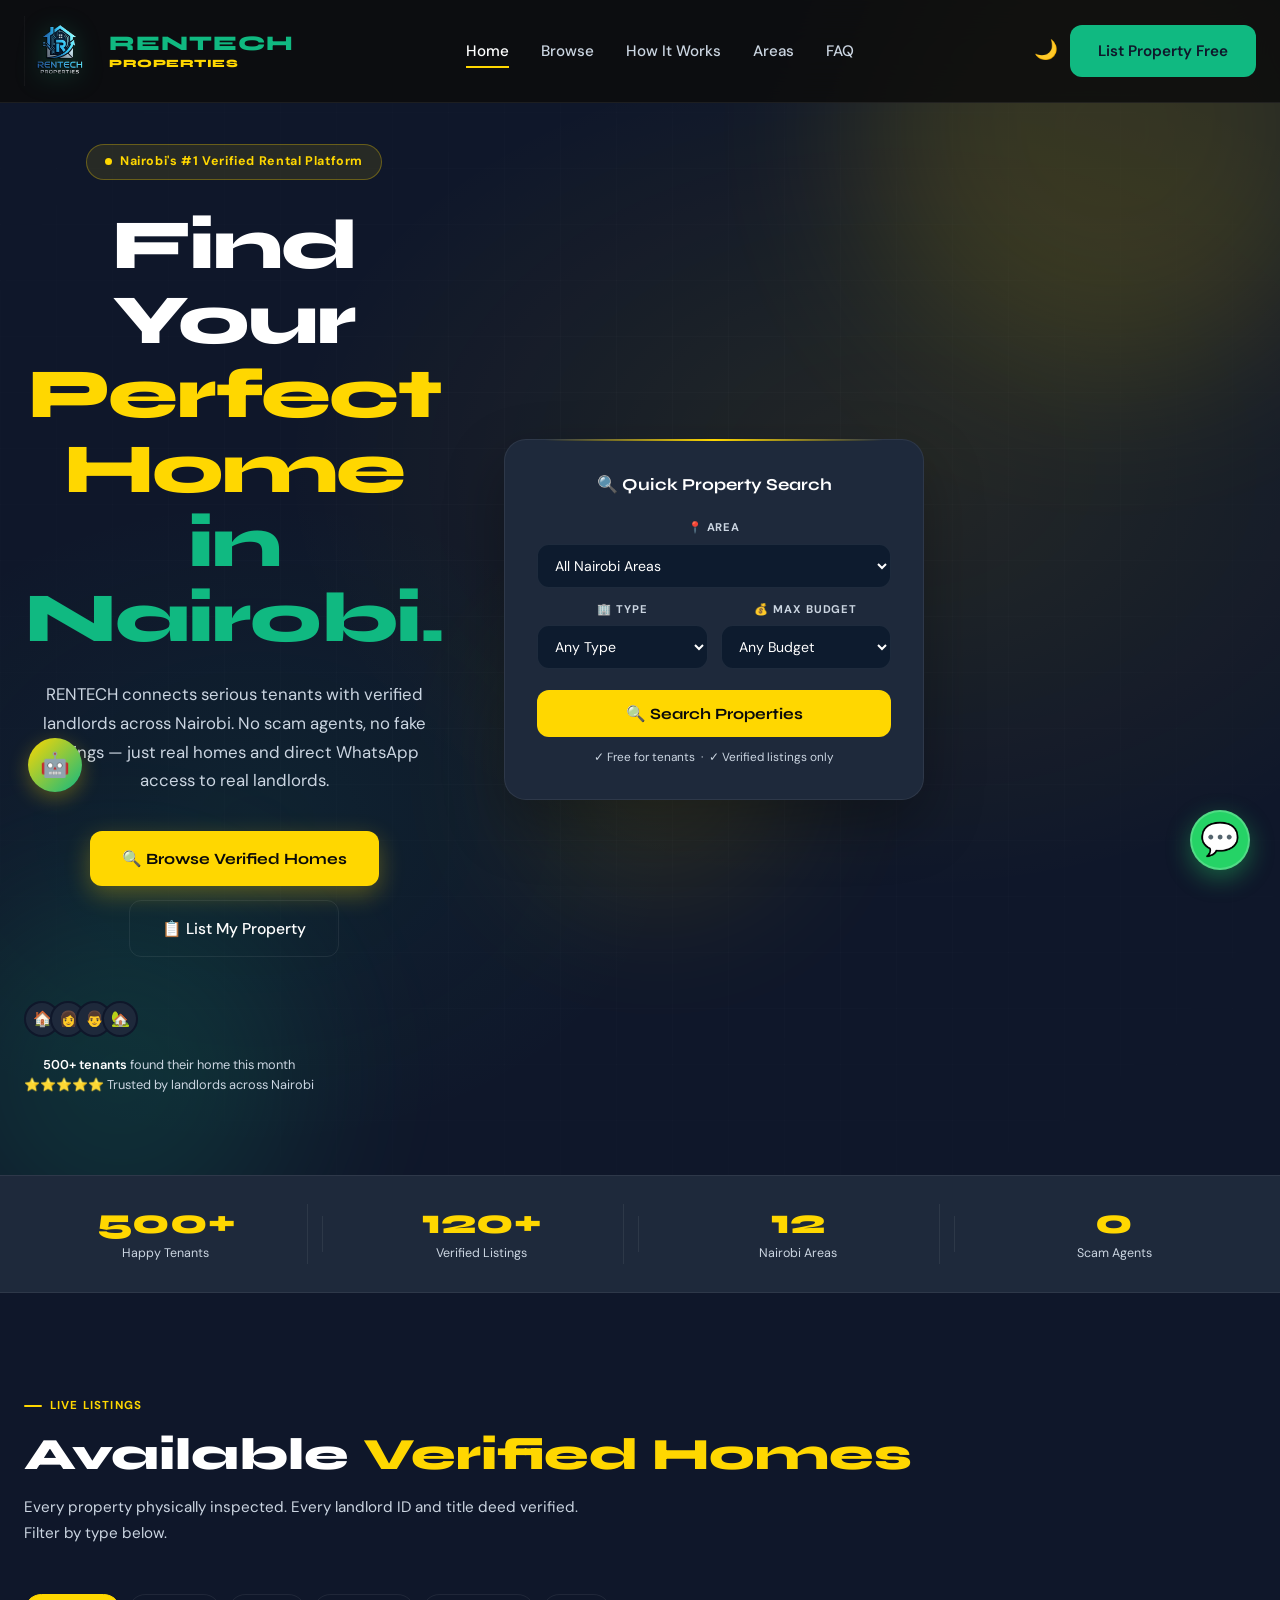
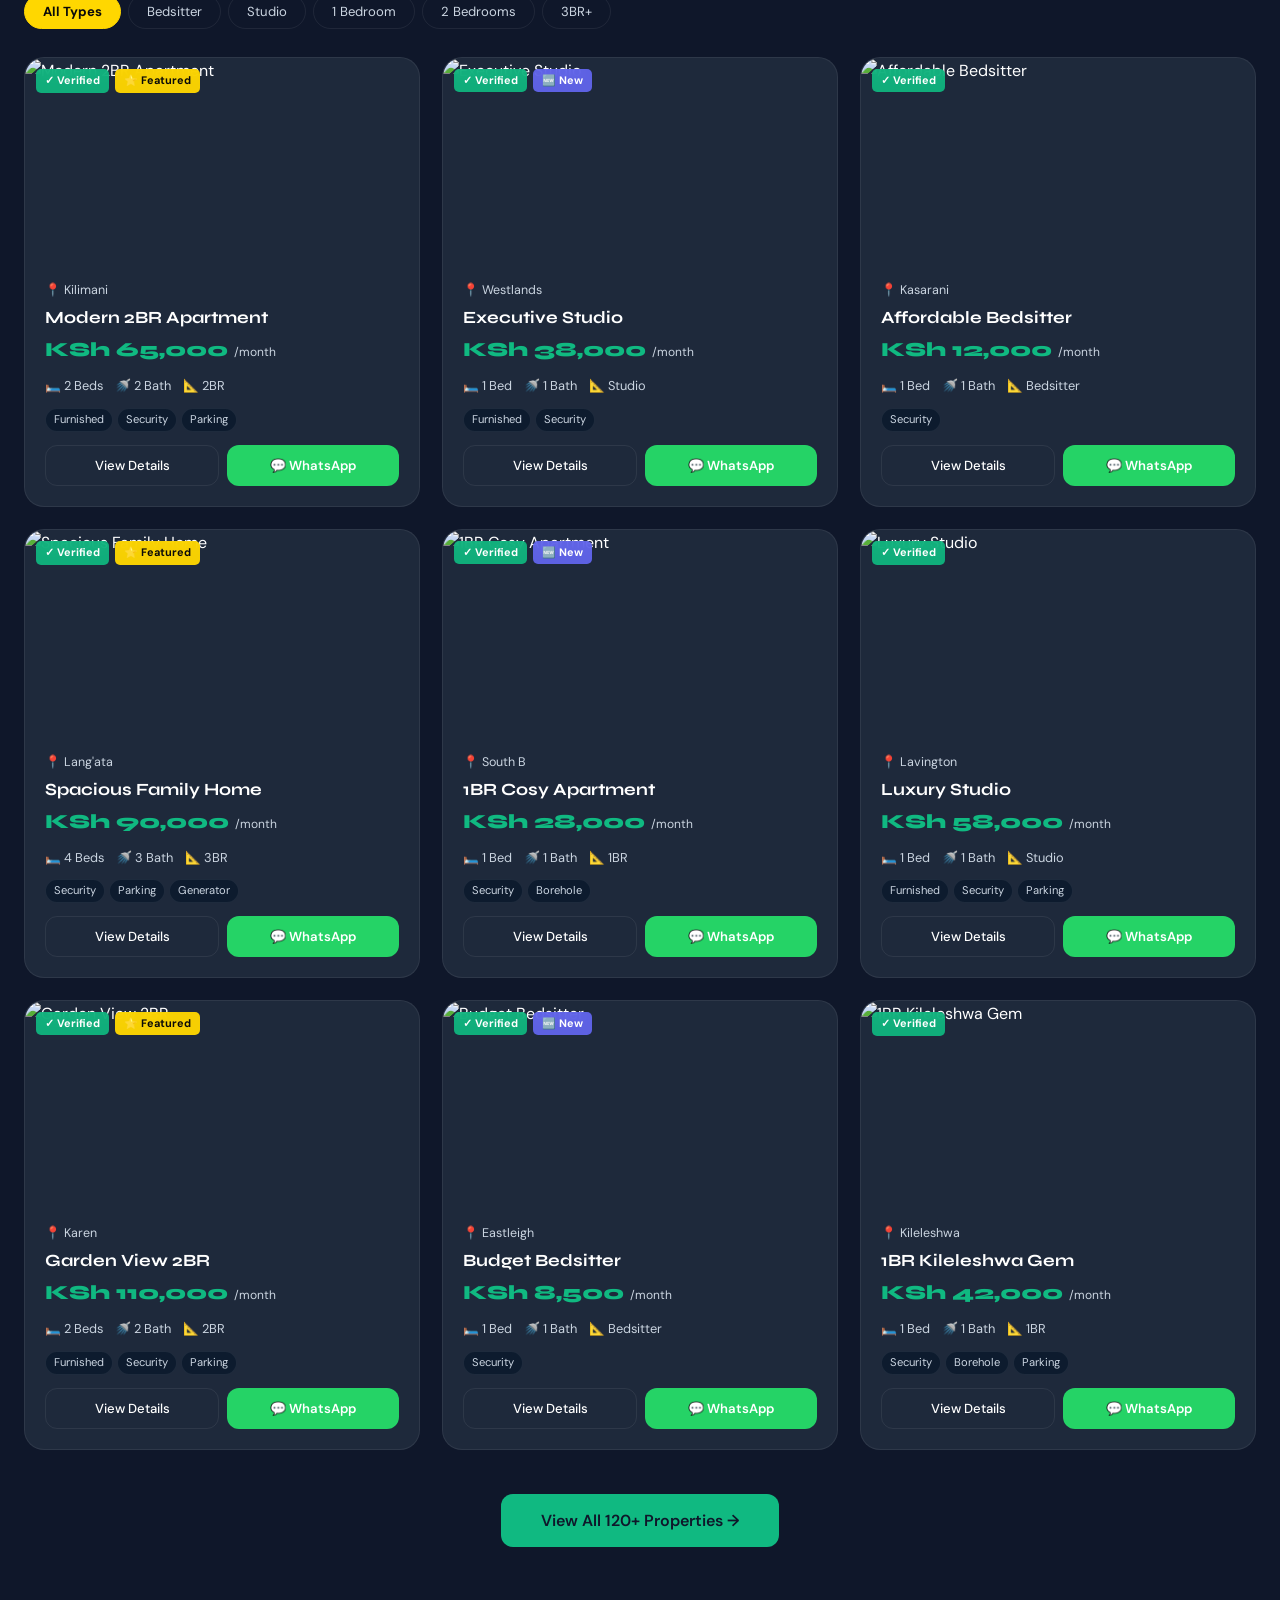
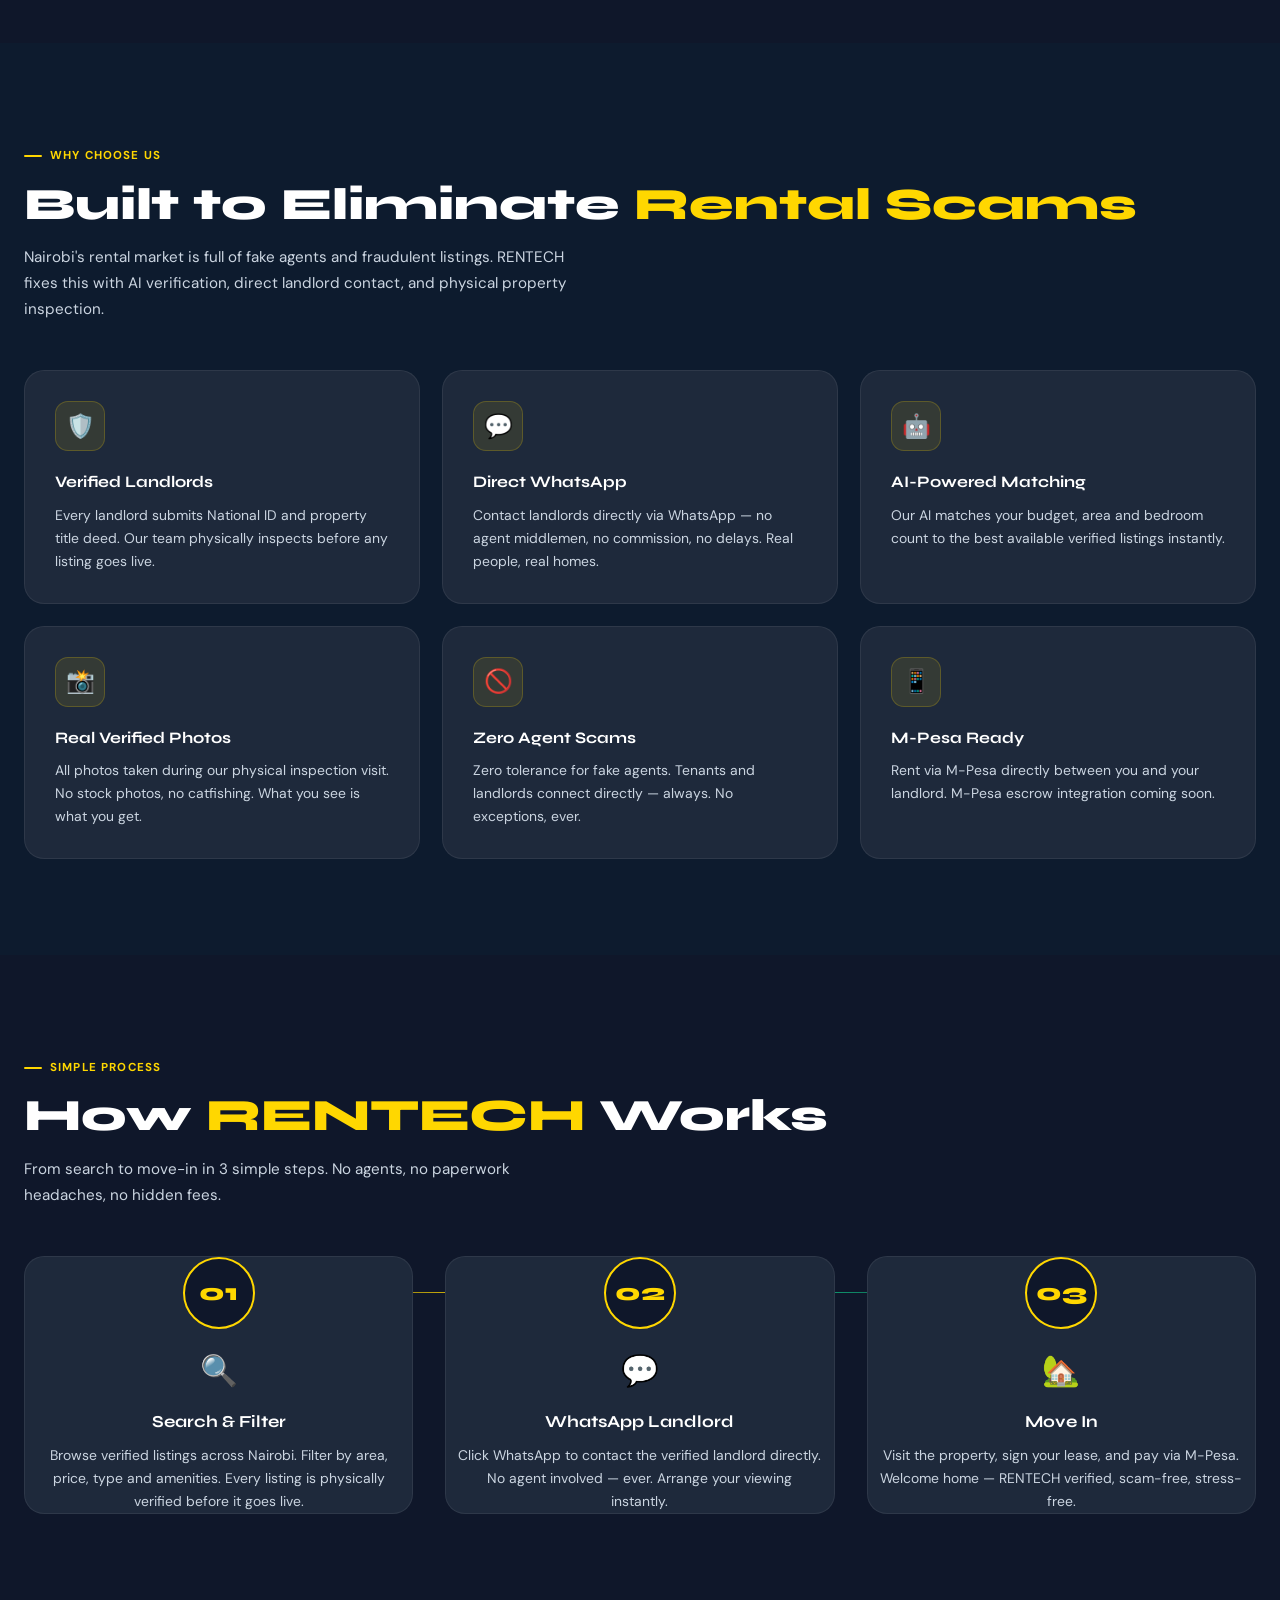
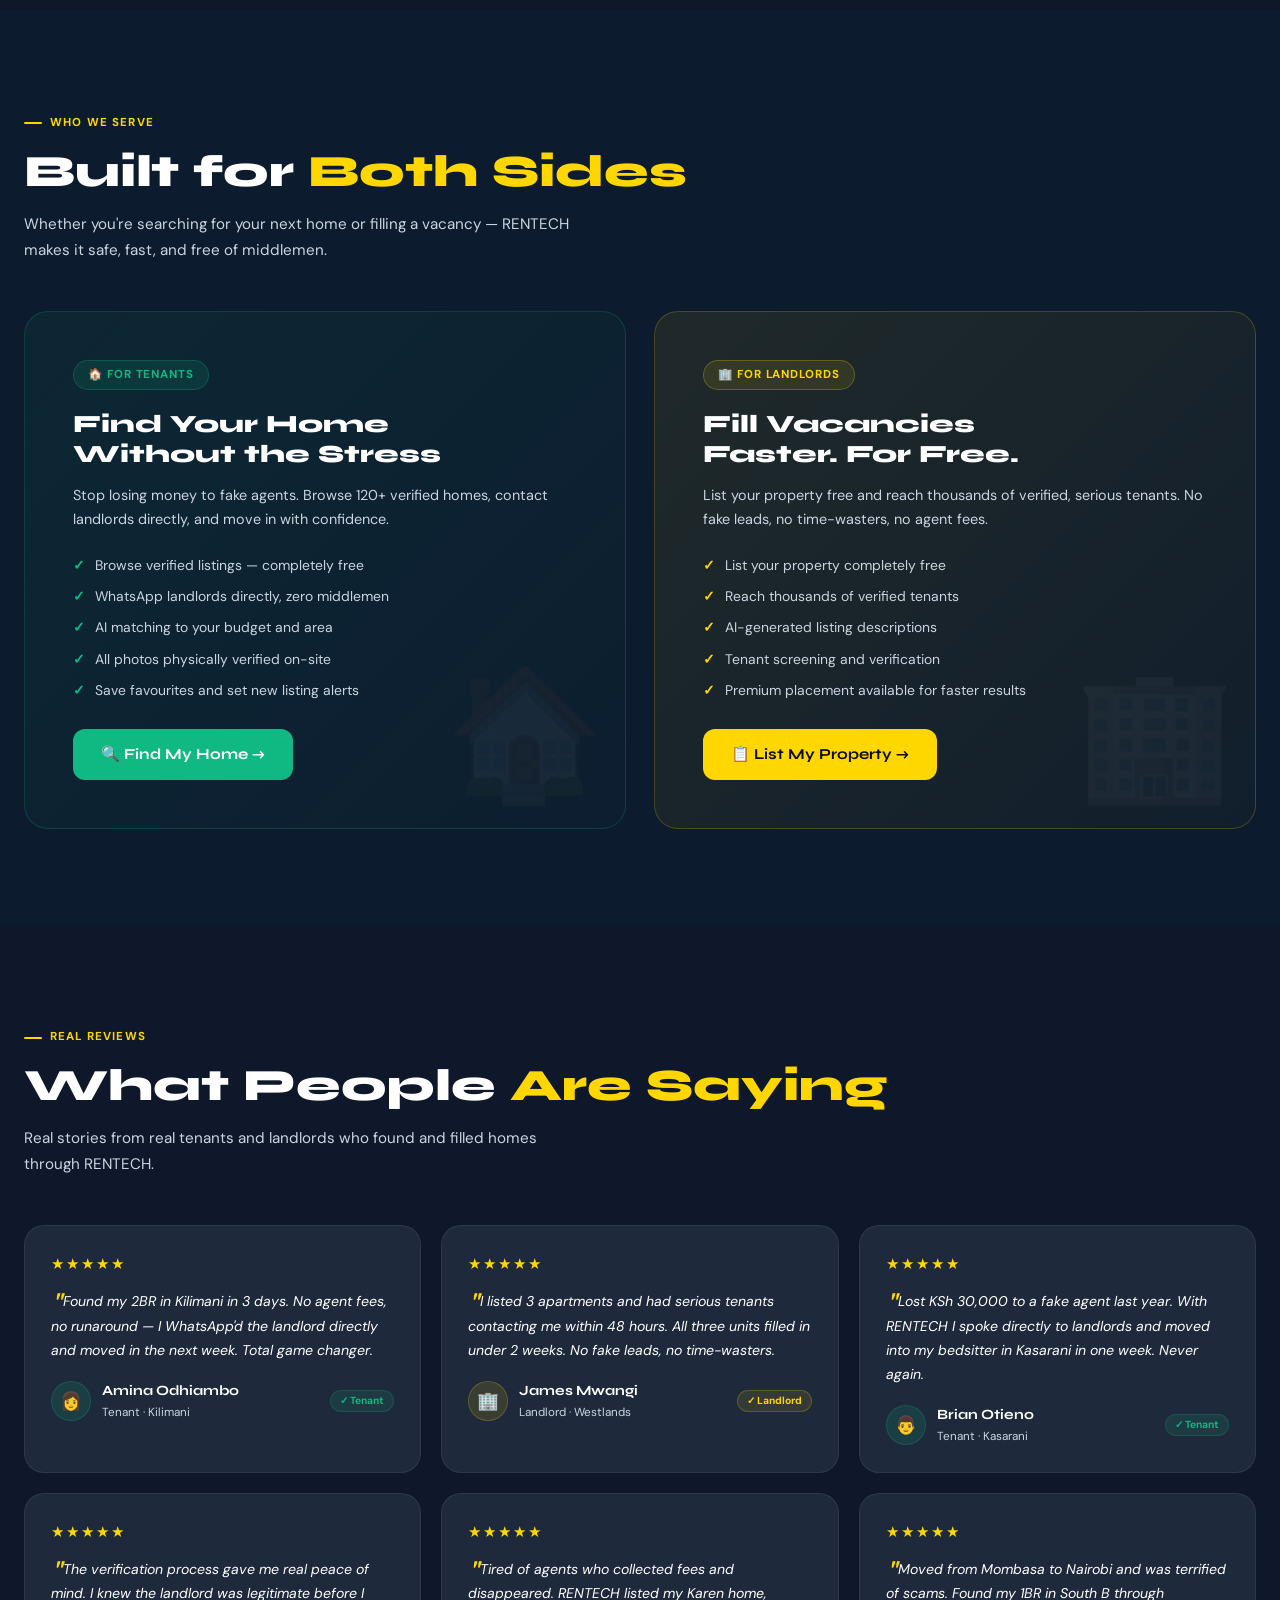
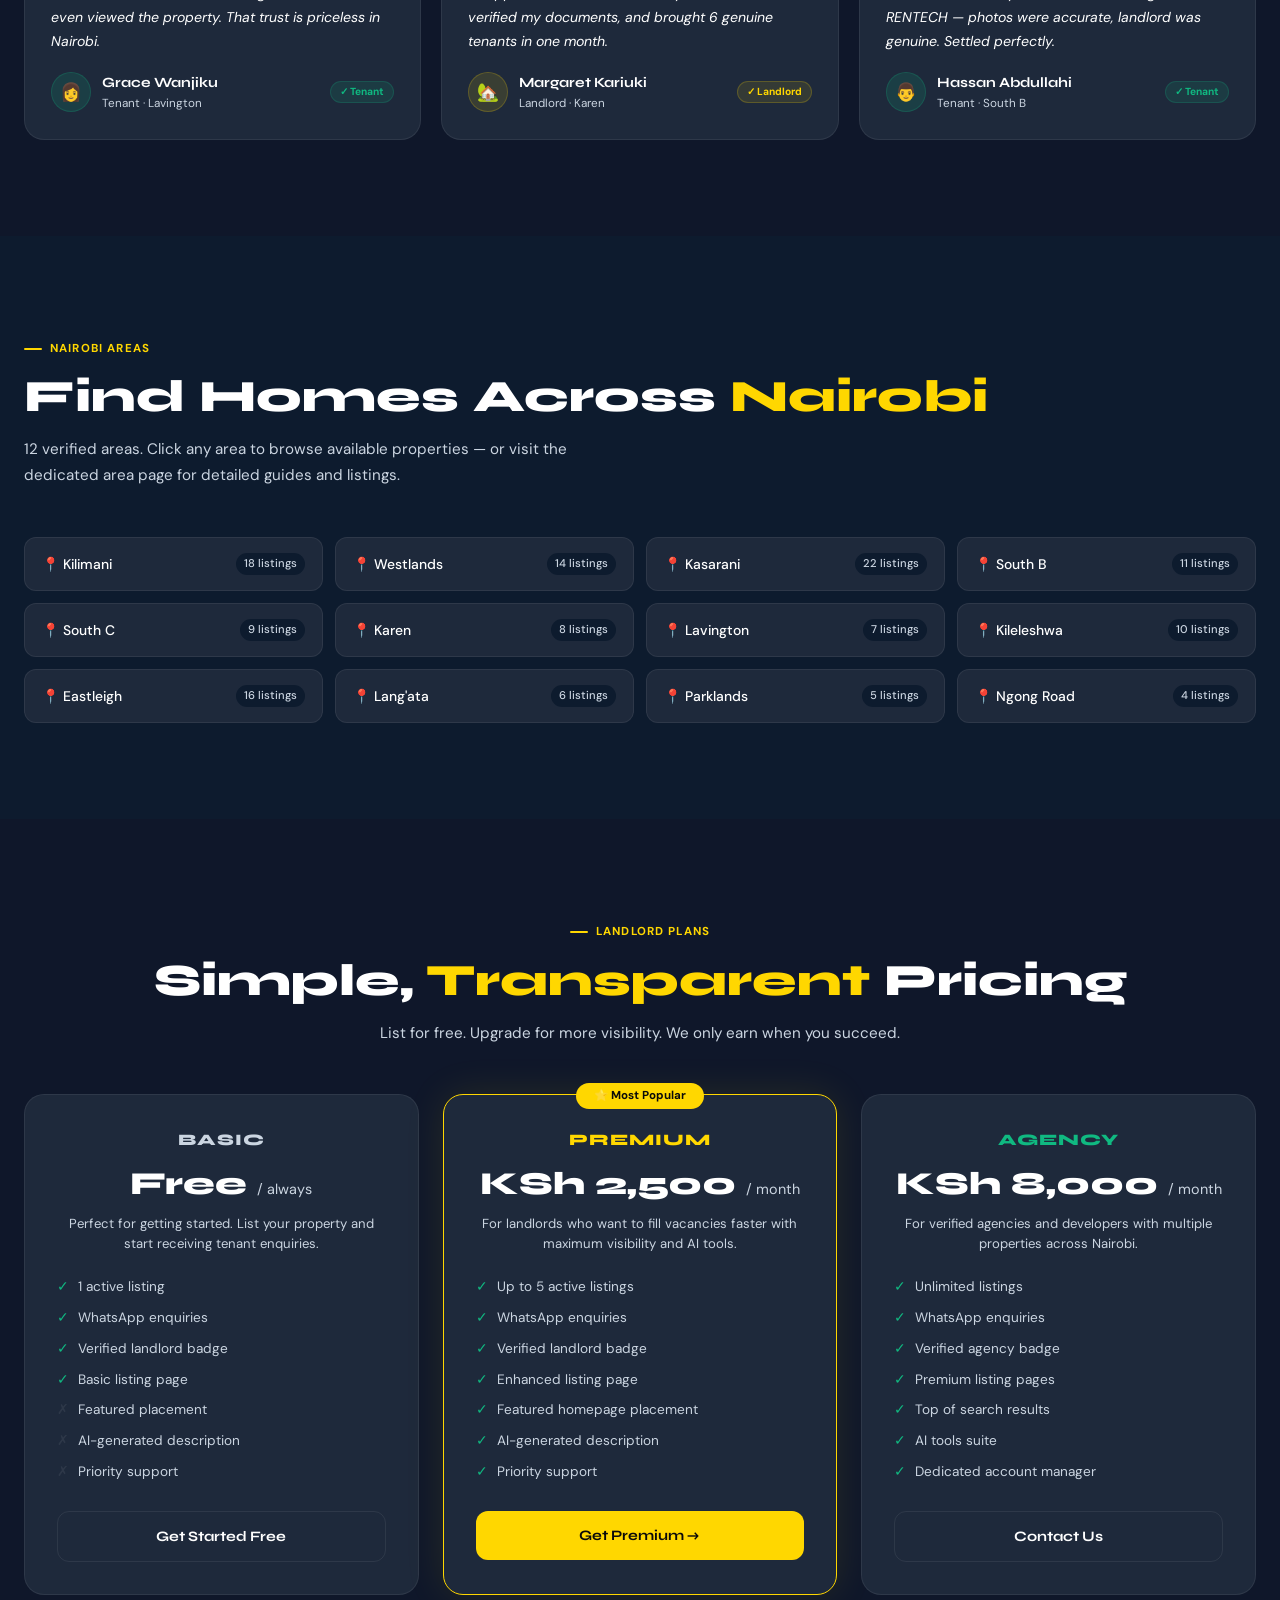
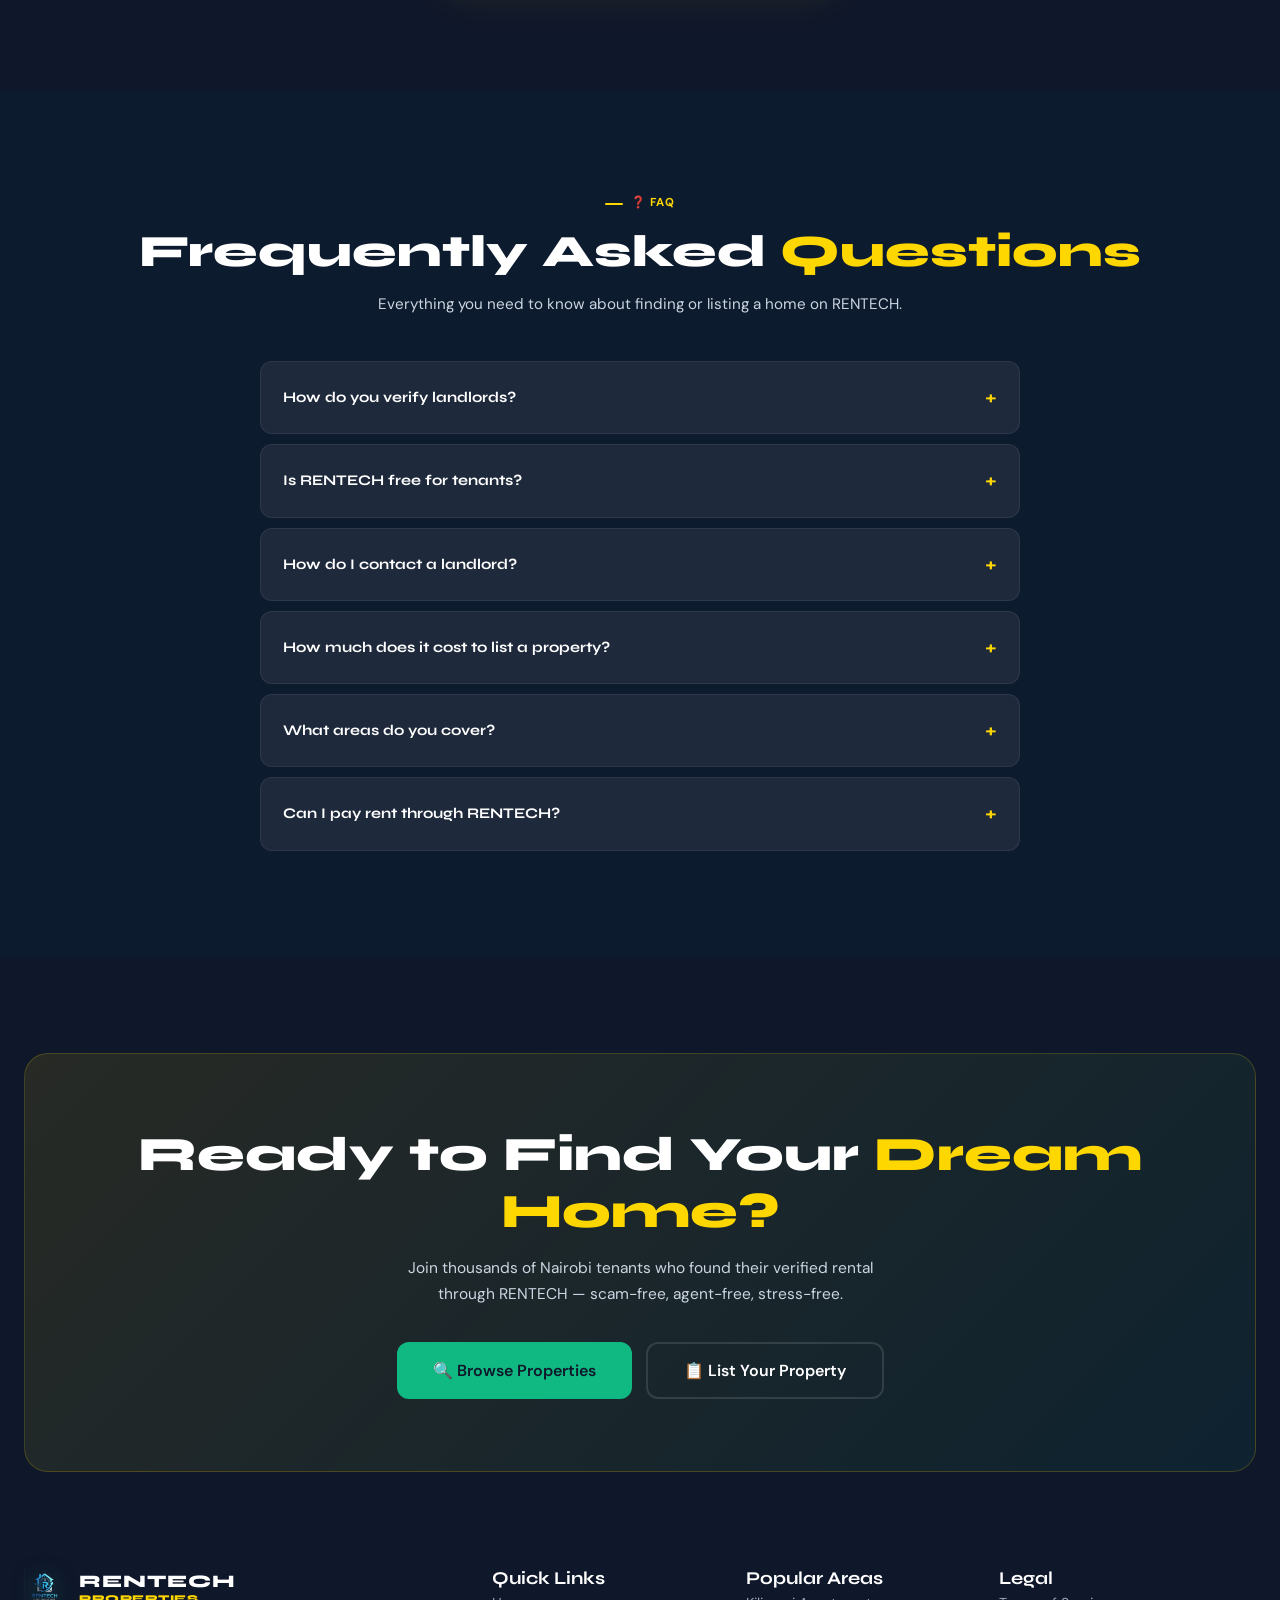
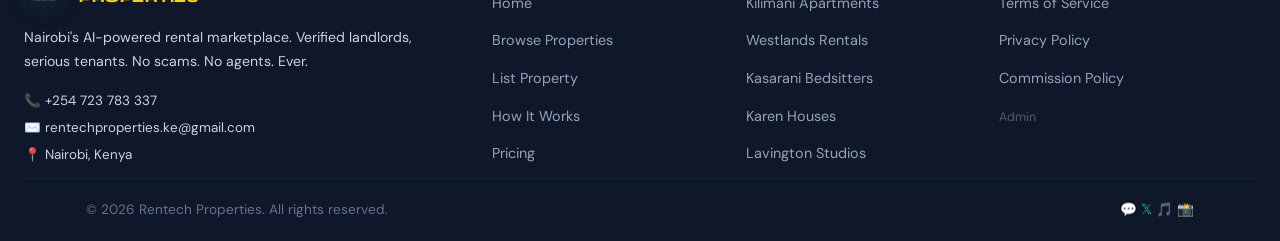
==== commit b25d22e0: "Complete launch homepage - listings, testimonials, pricing, all sections" ====
--- a/index.html
+++ b/index.html
@@ -3,86 +3,88 @@
 <head>
 <meta charset="UTF-8">
 <meta name="viewport" content="width=device-width, initial-scale=1.0">
-<title>Rentech Properties | AI-Verified Rentals in Nairobi – No Scams, No Agents</title>
-<meta name="description" content="Find verified rental homes in Nairobi. Kilimani, Westlands, Kasarani, Karen & more. Direct WhatsApp with landlords. No scams, no agents, 100% free for tenants.">
-<meta name="keywords" content="apartments Nairobi, rentals Kilimani, apartments Westlands, bedsitters Kasarani, houses Karen, rental Nairobi">
+<title>Rentech Properties | Verified Rentals in Nairobi – No Scams, No Agents</title>
+<meta name="description" content="Find verified rental homes in Nairobi. Kilimani, Westlands, Kasarani, Karen & more. Direct WhatsApp with landlords. No agents, no scams. 100% free for tenants.">
+<meta name="keywords" content="apartments Nairobi, rentals Kilimani, apartments Westlands, bedsitters Kasarani, houses Karen Nairobi, rental Nairobi no agent">
 <link rel="icon" href="favicon-32x32.png" type="image/png">
 <link rel="preconnect" href="https://fonts.googleapis.com">
 <link rel="preconnect" href="https://fonts.gstatic.com" crossorigin>
 <link href="https://fonts.googleapis.com/css2?family=Syne:wght@700;800&family=DM+Sans:wght@400;500;600&display=swap" rel="stylesheet">
 <link rel="stylesheet" href="css/styles.css">
 <style>
-/* ═══════════════════════════════════════════
-   HERO
-═══════════════════════════════════════════ */
+/* ═══ HERO ═══════════════════════════════ */
 .hero{min-height:100vh;display:flex;align-items:center;position:relative;overflow:hidden;padding-top:80px;}
-.hero-bg{position:absolute;inset:0;background:radial-gradient(ellipse 80% 60% at 70% 40%,rgba(255,215,0,.09) 0,transparent 60%),radial-gradient(ellipse 60% 50% at 20% 70%,rgba(16,185,129,.07) 0,transparent 55%),var(--bg);z-index:0;}
-.hero-grid{position:absolute;inset:0;background-image:linear-gradient(rgba(255,255,255,.022) 1px,transparent 1px),linear-gradient(90deg,rgba(255,255,255,.022) 1px,transparent 1px);background-size:56px 56px;mask-image:radial-gradient(ellipse 80% 80% at 50% 50%,#000,transparent);z-index:0;}
-.orb{position:absolute;border-radius:50%;filter:blur(80px);opacity:.16;animation:orb-float 9s ease-in-out infinite;z-index:0;pointer-events:none;}
-.orb1{width:520px;height:520px;background:var(--gold);top:-120px;right:-100px;animation-delay:0s;}
-.orb2{width:380px;height:380px;background:var(--emerald);bottom:-80px;left:-80px;animation-delay:-3.5s;}
-.orb3{width:260px;height:260px;background:var(--gold);top:55%;left:42%;animation-delay:-6s;}
-@keyframes orb-float{0%,100%{transform:translateY(0) scale(1);}50%{transform:translateY(-28px) scale(1.04);}}
+.hero-bg{position:absolute;inset:0;background:radial-gradient(ellipse 80% 60% at 70% 40%,rgba(255,215,0,.09),transparent 60%),radial-gradient(ellipse 60% 50% at 20% 70%,rgba(16,185,129,.07),transparent 55%),var(--bg);z-index:0;}
+.hero-grid-pat{position:absolute;inset:0;background-image:linear-gradient(rgba(255,255,255,.02) 1px,transparent 1px),linear-gradient(90deg,rgba(255,255,255,.02) 1px,transparent 1px);background-size:56px 56px;mask-image:radial-gradient(ellipse 80% 80% at 50% 50%,#000,transparent);z-index:0;}
+.orb{position:absolute;border-radius:50%;filter:blur(80px);opacity:.15;animation:ofloat 9s ease-in-out infinite;z-index:0;pointer-events:none;}
+.o1{width:500px;height:500px;background:var(--gold);top:-120px;right:-80px;}
+.o2{width:360px;height:360px;background:var(--emerald);bottom:-80px;left:-60px;animation-delay:-3.5s;}
+.o3{width:240px;height:240px;background:var(--gold);top:55%;left:42%;animation-delay:-6s;}
+@keyframes ofloat{0%,100%{transform:translateY(0) scale(1);}50%{transform:translateY(-28px) scale(1.04);}}
 .hero-inner{position:relative;z-index:2;width:100%;}
-.hero-content{display:grid;grid-template-columns:1fr 1fr;gap:64px;align-items:center;padding:64px 0 80px;}
+.hero-content{display:grid;grid-template-columns:1fr 1fr;gap:60px;align-items:center;padding:64px 0 80px;}
+
+/* Hero left */
 .hero-badge{display:inline-flex;align-items:center;gap:8px;background:rgba(255,215,0,.1);border:1px solid rgba(255,215,0,.3);border-radius:100px;padding:7px 18px;font-size:.78rem;font-weight:700;color:var(--gold);margin-bottom:28px;letter-spacing:.05em;}
-.hero-dot{width:7px;height:7px;background:var(--gold);border-radius:50%;animation:dot-pulse 2s ease-in-out infinite;}
-@keyframes dot-pulse{0%,100%{opacity:1;transform:scale(1);}50%{opacity:.35;transform:scale(.65);}}
+.hdot{width:7px;height:7px;background:var(--gold);border-radius:50%;animation:hdp 2s ease-in-out infinite;}
+@keyframes hdp{0%,100%{opacity:1;transform:scale(1);}50%{opacity:.3;transform:scale(.6);}}
 .hero-h1{font-family:'Syne',sans-serif;font-size:clamp(2.6rem,5.5vw,4.4rem);font-weight:800;line-height:1.06;margin-bottom:24px;letter-spacing:-.025em;}
-.hero-h1 .g{color:var(--gold);display:block;}
-.hero-h1 .e{color:var(--emerald);display:block;}
-.hero-sub{font-size:1.07rem;color:var(--muted);line-height:1.72;margin-bottom:36px;max-width:480px;}
+.hero-h1 .hg{color:var(--gold);display:block;}
+.hero-h1 .he{color:var(--emerald);display:block;}
+.hero-sub{font-size:1.05rem;color:var(--muted);line-height:1.72;margin-bottom:36px;max-width:480px;}
 .hero-ctas{display:flex;gap:14px;flex-wrap:wrap;margin-bottom:44px;}
 .btn-hp{padding:15px 32px;background:var(--gold);color:#0a0a0a;border:none;border-radius:var(--radius);font-family:'Syne',sans-serif;font-size:.98rem;font-weight:700;text-decoration:none;display:inline-flex;align-items:center;gap:8px;transition:all .25s;box-shadow:0 8px 24px rgba(255,215,0,.3);}
 .btn-hp:hover{transform:translateY(-2px);box-shadow:0 14px 32px rgba(255,215,0,.45);}
 .btn-hs{padding:15px 32px;background:transparent;color:var(--text);border:1px solid var(--border);border-radius:var(--radius);font-family:'DM Sans',sans-serif;font-size:.98rem;font-weight:500;text-decoration:none;display:inline-flex;align-items:center;gap:8px;transition:all .25s;}
 .btn-hs:hover{border-color:var(--gold);color:var(--gold);}
 .hero-trust{display:flex;align-items:center;gap:18px;flex-wrap:wrap;}
-.trust-avs{display:flex;}
-.trust-av{width:36px;height:36px;border-radius:50%;border:2px solid var(--bg);background:var(--card);display:flex;align-items:center;justify-content:center;font-size:.95rem;margin-left:-10px;}
-.trust-av:first-child{margin-left:0;}
-.trust-txt{font-size:.8rem;color:var(--muted);line-height:1.55;}
-.trust-txt strong{color:var(--text);font-weight:600;}
-
-/* Search Card */
-.search-card{background:var(--card);border:1px solid var(--border);border-radius:22px;padding:32px;width:100%;max-width:430px;box-shadow:0 24px 60px rgba(0,0,0,.28);position:relative;}
-.search-card::before{content:'';position:absolute;top:-1px;left:40px;right:40px;height:2px;background:linear-gradient(90deg,transparent,var(--gold),transparent);border-radius:100px;}
-.sc-title{font-family:'Syne',sans-serif;font-size:1.05rem;font-weight:700;margin-bottom:20px;display:flex;align-items:center;gap:10px;}
-.sc-field{margin-bottom:13px;}
-.sc-field label{display:block;font-size:.72rem;font-weight:700;text-transform:uppercase;letter-spacing:.08em;color:var(--muted);margin-bottom:7px;}
-.sc-field select,.sc-field input{width:100%;padding:11px 13px;background:var(--bg-2);border:1px solid var(--border);color:var(--text);border-radius:var(--radius);font-family:'DM Sans',sans-serif;font-size:.88rem;outline:none;transition:border-color .2s;box-sizing:border-box;}
-.sc-field select:focus,.sc-field input:focus{border-color:var(--gold);}
+.t-avs{display:flex;}
+.t-av{width:36px;height:36px;border-radius:50%;border:2px solid var(--bg);background:var(--card);display:flex;align-items:center;justify-content:center;font-size:.95rem;margin-left:-10px;}
+.t-av:first-child{margin-left:0;}
+.t-txt{font-size:.8rem;color:var(--muted);line-height:1.55;}
+.t-txt strong{color:var(--text);font-weight:600;}
+
+/* Search card */
+.sc{background:var(--card);border:1px solid var(--border);border-radius:22px;padding:32px;width:100%;max-width:430px;box-shadow:0 24px 60px rgba(0,0,0,.3);position:relative;}
+.sc::before{content:'';position:absolute;top:-1px;left:40px;right:40px;height:2px;background:linear-gradient(90deg,transparent,var(--gold),transparent);}
+.sc-title{font-family:'Syne',sans-serif;font-size:1.05rem;font-weight:700;margin-bottom:20px;}
+.sc-f{margin-bottom:13px;}
+.sc-f label{display:block;font-size:.7rem;font-weight:700;text-transform:uppercase;letter-spacing:.08em;color:var(--muted);margin-bottom:7px;}
+.sc-f select,.sc-f input{width:100%;padding:11px 13px;background:var(--bg-2);border:1px solid var(--border);color:var(--text);border-radius:var(--radius);font-family:'DM Sans',sans-serif;font-size:.88rem;outline:none;transition:border-color .2s;box-sizing:border-box;}
+.sc-f select:focus,.sc-f input:focus{border-color:var(--gold);}
 .sc-row{display:grid;grid-template-columns:1fr 1fr;gap:13px;}
 .btn-sc{width:100%;padding:14px;background:var(--gold);color:#0a0a0a;border:none;border-radius:var(--radius);font-family:'Syne',sans-serif;font-size:.98rem;font-weight:700;cursor:pointer;margin-top:8px;transition:all .2s;display:flex;align-items:center;justify-content:center;gap:8px;}
 .btn-sc:hover{box-shadow:0 8px 20px rgba(255,215,0,.35);transform:translateY(-1px);}
-.sc-note{text-align:center;margin-top:11px;font-size:.75rem;color:var(--muted);}
-
-/* Stats Strip */
-.stats-strip{border-top:1px solid var(--border);border-bottom:1px solid var(--border);background:var(--card);padding:28px 0;}
+.sc-note{text-align:center;margin-top:11px;font-size:.74rem;color:var(--muted);}
+
+/* ═══ STATS STRIP ═══ */
+.stats-strip{background:var(--card);border-top:1px solid var(--border);border-bottom:1px solid var(--border);padding:28px 0;}
 .stats-grid{display:grid;grid-template-columns:repeat(4,1fr);}
 .stat-item{text-align:center;padding:0 20px;border-right:1px solid var(--border);}
 .stat-item:last-child{border-right:none;}
 .stat-num{font-family:'Syne',sans-serif;font-size:2.2rem;font-weight:800;color:var(--gold);line-height:1;margin-bottom:5px;}
-.stat-lbl{font-size:.8rem;color:var(--muted);}
-
-/* Sections */
+.stat-lbl{font-size:.78rem;color:var(--muted);}
+
+/* ═══ SECTION BASE ═══ */
 .sec{padding:96px 0;}
 .sec-alt{padding:96px 0;background:var(--bg-2);}
 .sec-tag{display:inline-flex;align-items:center;gap:8px;font-size:.72rem;font-weight:700;text-transform:uppercase;letter-spacing:.1em;color:var(--gold);margin-bottom:14px;}
 .sec-tag::before{content:'';width:18px;height:2px;background:var(--gold);border-radius:1px;}
 .sec-h{font-family:'Syne',sans-serif;font-size:clamp(1.8rem,4vw,2.8rem);font-weight:800;line-height:1.12;margin-bottom:14px;}
 .sec-h span{color:var(--gold);}
-.sec-p{color:var(--muted);font-size:.97rem;line-height:1.72;max-width:560px;margin-bottom:52px;}
-
-/* ─── LISTINGS ─── */
-.listings-tabs{display:flex;gap:8px;margin-bottom:32px;flex-wrap:wrap;}
-.ltab{padding:9px 20px;border-radius:100px;border:1px solid var(--border);background:transparent;color:var(--muted);font-family:'DM Sans',sans-serif;font-size:.85rem;cursor:pointer;transition:all .2s;}
+.sec-p{color:var(--muted);font-size:.95rem;line-height:1.72;max-width:560px;margin-bottom:48px;}
+
+/* ═══ LISTINGS ═══ */
+.ltabs{display:flex;gap:7px;margin-bottom:28px;flex-wrap:wrap;}
+.ltab{padding:8px 18px;border-radius:100px;border:1px solid var(--border);background:transparent;color:var(--muted);font-family:'DM Sans',sans-serif;font-size:.82rem;cursor:pointer;transition:all .18s;}
 .ltab:hover{border-color:var(--gold);color:var(--gold);}
 .ltab.active{background:var(--gold);border-color:var(--gold);color:#0a0a0a;font-weight:700;}
-.listings-grid{display:grid;grid-template-columns:repeat(auto-fill,minmax(300px,1fr));gap:24px;margin-bottom:48px;}
+.listings-grid{display:grid;grid-template-columns:repeat(auto-fill,minmax(295px,1fr));gap:22px;margin-bottom:44px;}
+
+/* Property card */
 .prop-card{background:var(--card);border:1px solid var(--border);border-radius:var(--radius-lg);overflow:hidden;transition:transform .28s,border-color .28s,box-shadow .28s;display:flex;flex-direction:column;}
 .prop-card:hover{transform:translateY(-6px);border-color:var(--gold);box-shadow:0 12px 36px rgba(255,215,0,.1);}
-.pc-img{position:relative;height:210px;overflow:hidden;flex-shrink:0;}
+.pc-img{position:relative;height:205px;overflow:hidden;flex-shrink:0;}
 .pc-img img{width:100%;height:100%;object-fit:cover;transition:transform .45s;}
 .prop-card:hover .pc-img img{transform:scale(1.06);}
 .pc-badges{position:absolute;top:11px;left:11px;display:flex;gap:6px;}
@@ -92,30 +94,30 @@
 .bdg-n{background:rgba(99,102,241,.92);color:#fff;}
 .pc-body{padding:18px 20px 20px;flex:1;display:flex;flex-direction:column;}
 .pc-loc{font-size:.78rem;color:var(--muted);margin-bottom:6px;}
-.pc-title{font-family:'Syne',sans-serif;font-weight:700;font-size:1.08rem;margin-bottom:6px;line-height:1.3;}
-.pc-price{font-family:'Syne',sans-serif;font-weight:800;font-size:1.28rem;color:var(--emerald);margin-bottom:10px;}
-.pc-price em{font-style:normal;font-family:'DM Sans',sans-serif;font-weight:400;font-size:.76rem;color:var(--muted);}
-.pc-specs{display:flex;gap:12px;color:var(--muted);font-size:.8rem;margin-bottom:12px;flex-wrap:wrap;}
-.pc-tags{display:flex;flex-wrap:wrap;gap:5px;margin-bottom:14px;}
-.ptag{font-size:.7rem;padding:3px 9px;background:var(--bg-2);border:1px solid var(--border);border-radius:100px;color:var(--muted);}
+.pc-title{font-family:'Syne',sans-serif;font-weight:700;font-size:1.07rem;margin-bottom:5px;line-height:1.3;}
+.pc-price{font-family:'Syne',sans-serif;font-weight:800;font-size:1.25rem;color:var(--emerald);margin-bottom:10px;}
+.pc-price em{font-style:normal;font-family:'DM Sans',sans-serif;font-weight:400;font-size:.75rem;color:var(--muted);}
+.pc-specs{display:flex;gap:12px;color:var(--muted);font-size:.8rem;margin-bottom:11px;flex-wrap:wrap;}
+.pc-tags{display:flex;flex-wrap:wrap;gap:4px;margin-bottom:13px;}
+.ptag{font-size:.7rem;padding:2px 8px;background:var(--bg-2);border:1px solid var(--border);border-radius:100px;color:var(--muted);}
 .pc-actions{display:flex;gap:8px;margin-top:auto;}
-.btn-det{flex:1;padding:10px;background:transparent;border:1px solid var(--border);color:var(--text);border-radius:var(--radius);text-decoration:none;font-size:.83rem;text-align:center;font-family:'DM Sans',sans-serif;font-weight:500;transition:all .18s;}
+.btn-det{flex:1;padding:9px;background:transparent;border:1px solid var(--border);color:var(--text);border-radius:var(--radius);text-decoration:none;font-size:.82rem;text-align:center;font-family:'DM Sans',sans-serif;font-weight:500;transition:all .18s;}
 .btn-det:hover{border-color:var(--gold);color:var(--gold);}
-.btn-wa{flex:1;padding:10px;background:#25D366;color:#fff;border:none;border-radius:var(--radius);text-decoration:none;font-size:.83rem;text-align:center;font-family:'DM Sans',sans-serif;font-weight:600;transition:all .18s;display:flex;align-items:center;justify-content:center;gap:5px;}
+.btn-wa{flex:1;padding:9px;background:#25D366;color:#fff;border:none;border-radius:var(--radius);text-decoration:none;font-size:.82rem;text-align:center;font-family:'DM Sans',sans-serif;font-weight:600;transition:all .18s;display:flex;align-items:center;justify-content:center;gap:4px;}
 .btn-wa:hover{background:#128C7E;}
 .view-all{text-align:center;}
 
-/* ─── FEATURES ─── */
+/* ═══ FEATURES ═══ */
 .feat-grid{display:grid;grid-template-columns:repeat(3,1fr);gap:22px;}
 .feat-card{background:var(--card);border:1px solid var(--border);border-radius:var(--radius-lg);padding:30px;transition:all .3s;position:relative;overflow:hidden;}
-.feat-card::after{content:'';position:absolute;bottom:0;left:0;right:0;height:3px;background:linear-gradient(90deg,var(--gold),var(--emerald));transform:scaleX(0);transform-origin:left;transition:transform .35s ease;}
+.feat-card::after{content:'';position:absolute;bottom:0;left:0;right:0;height:3px;background:linear-gradient(90deg,var(--gold),var(--emerald));transform:scaleX(0);transform-origin:left;transition:transform .35s;}
 .feat-card:hover{border-color:var(--gold);transform:translateY(-4px);box-shadow:0 12px 30px rgba(255,215,0,.07);}
 .feat-card:hover::after{transform:scaleX(1);}
 .feat-icon{width:50px;height:50px;border-radius:13px;background:rgba(255,215,0,.1);border:1px solid rgba(255,215,0,.2);display:flex;align-items:center;justify-content:center;font-size:1.45rem;margin-bottom:18px;}
 .feat-title{font-family:'Syne',sans-serif;font-weight:700;font-size:1rem;margin-bottom:9px;}
 .feat-desc{color:var(--muted);font-size:.87rem;line-height:1.65;}
 
-/* ─── HOW IT WORKS ─── */
+/* ═══ HOW IT WORKS ═══ */
 .steps-grid{display:grid;grid-template-columns:repeat(3,1fr);gap:32px;position:relative;}
 .steps-grid::before{content:'';position:absolute;top:36px;left:18%;right:18%;height:1px;background:linear-gradient(90deg,transparent,var(--gold),var(--emerald),transparent);}
 .step-card{text-align:center;padding:0 12px;}
@@ -124,75 +126,87 @@
 .step-title{font-family:'Syne',sans-serif;font-weight:700;font-size:1.05rem;margin-bottom:9px;}
 .step-desc{color:var(--muted);font-size:.87rem;line-height:1.65;}
 
-/* ─── FOR TENANTS ─── */
-.audience-grid{display:grid;grid-template-columns:1fr 1fr;gap:32px;}
-.audience-card{border-radius:24px;padding:48px;position:relative;overflow:hidden;}
+/* ═══ AUDIENCE ═══ */
+.audience-grid{display:grid;grid-template-columns:1fr 1fr;gap:28px;}
+.aud-card{border-radius:24px;padding:48px;position:relative;overflow:hidden;}
 .aud-tenant{background:linear-gradient(135deg,rgba(16,185,129,.08),rgba(16,185,129,.02));border:1px solid rgba(16,185,129,.2);}
 .aud-landlord{background:linear-gradient(135deg,rgba(255,215,0,.08),rgba(255,215,0,.02));border:1px solid rgba(255,215,0,.2);}
 .aud-badge{display:inline-flex;align-items:center;gap:7px;padding:5px 14px;border-radius:100px;font-size:.72rem;font-weight:700;text-transform:uppercase;letter-spacing:.08em;margin-bottom:20px;}
 .aud-tenant .aud-badge{background:rgba(16,185,129,.12);color:var(--emerald);border:1px solid rgba(16,185,129,.25);}
 .aud-landlord .aud-badge{background:rgba(255,215,0,.1);color:var(--gold);border:1px solid rgba(255,215,0,.25);}
-.aud-title{font-family:'Syne',sans-serif;font-size:1.6rem;font-weight:800;margin-bottom:14px;line-height:1.2;}
-.aud-desc{color:var(--muted);font-size:.92rem;line-height:1.7;margin-bottom:24px;}
-.aud-list{list-style:none;padding:0;margin:0 0 32px;display:flex;flex-direction:column;gap:10px;}
-.aud-list li{display:flex;align-items:center;gap:10px;font-size:.88rem;color:var(--muted);}
-.aud-list li::before{content:'✓';color:var(--emerald);font-weight:700;flex-shrink:0;}
+.aud-title{font-family:'Syne',sans-serif;font-size:1.55rem;font-weight:800;margin-bottom:13px;line-height:1.2;}
+.aud-desc{color:var(--muted);font-size:.9rem;line-height:1.7;margin-bottom:22px;}
+.aud-list{list-style:none;padding:0;margin:0 0 28px;display:flex;flex-direction:column;gap:9px;}
+.aud-list li{display:flex;align-items:center;gap:10px;font-size:.87rem;color:var(--muted);}
+.aud-list li::before{content:'✓';font-weight:700;flex-shrink:0;}
+.aud-tenant .aud-list li::before{color:var(--emerald);}
 .aud-landlord .aud-list li::before{color:var(--gold);}
-.btn-tenant{padding:13px 28px;background:var(--emerald);color:#fff;border:none;border-radius:var(--radius);font-family:'Syne',sans-serif;font-size:.95rem;font-weight:700;text-decoration:none;display:inline-flex;align-items:center;gap:8px;transition:all .2s;}
-.btn-tenant:hover{background:#059669;transform:translateY(-2px);}
-.btn-landlord{padding:13px 28px;background:var(--gold);color:#0a0a0a;border:none;border-radius:var(--radius);font-family:'Syne',sans-serif;font-size:.95rem;font-weight:700;text-decoration:none;display:inline-flex;align-items:center;gap:8px;transition:all .2s;}
-.btn-landlord:hover{box-shadow:0 8px 20px rgba(255,215,0,.35);transform:translateY(-2px);}
-.aud-big-num{position:absolute;bottom:-20px;right:24px;font-family:'Syne',sans-serif;font-size:8rem;font-weight:800;opacity:.05;pointer-events:none;line-height:1;}
-
-/* ─── TESTIMONIALS ─── */
-.testi-grid{display:grid;grid-template-columns:repeat(3,1fr);gap:22px;}
-.testi-card{background:var(--card);border:1px solid var(--border);border-radius:var(--radius-lg);padding:28px;transition:border-color .2s,transform .2s;}
+.btn-t{padding:13px 28px;background:var(--emerald);color:#fff;border:none;border-radius:var(--radius);font-family:'Syne',sans-serif;font-size:.95rem;font-weight:700;text-decoration:none;display:inline-flex;align-items:center;gap:8px;transition:all .2s;}
+.btn-t:hover{background:#059669;transform:translateY(-2px);}
+.btn-l{padding:13px 28px;background:var(--gold);color:#0a0a0a;border:none;border-radius:var(--radius);font-family:'Syne',sans-serif;font-size:.95rem;font-weight:700;text-decoration:none;display:inline-flex;align-items:center;gap:8px;transition:all .2s;}
+.btn-l:hover{box-shadow:0 8px 20px rgba(255,215,0,.35);transform:translateY(-2px);}
+.aud-bg-emoji{position:absolute;bottom:-10px;right:20px;font-size:8rem;opacity:.05;pointer-events:none;}
+
+/* ═══ TESTIMONIALS ═══ */
+.testi-grid{display:grid;grid-template-columns:repeat(3,1fr);gap:20px;}
+.testi-card{background:var(--card);border:1px solid var(--border);border-radius:var(--radius-lg);padding:26px;transition:border-color .2s,transform .2s;}
 .testi-card:hover{border-color:var(--gold);transform:translateY(-3px);}
-.testi-stars{color:var(--gold);font-size:1rem;margin-bottom:14px;letter-spacing:2px;}
-.testi-quote{font-size:.9rem;color:var(--text);line-height:1.7;margin-bottom:20px;font-style:italic;}
-.testi-quote::before{content:'"';font-family:'Syne',sans-serif;font-size:2rem;color:var(--gold);line-height:0;vertical-align:-.5rem;margin-right:3px;}
-.testi-person{display:flex;align-items:center;gap:12px;}
-.testi-av{width:42px;height:42px;border-radius:50%;display:flex;align-items:center;justify-content:center;font-size:1.2rem;flex-shrink:0;}
+.testi-stars{color:var(--gold);font-size:.95rem;letter-spacing:2px;margin-bottom:13px;}
+.testi-quote{font-size:.88rem;color:var(--text);line-height:1.72;margin-bottom:18px;font-style:italic;}
+.testi-quote::before{content:'"';font-family:'Syne',sans-serif;font-size:2rem;color:var(--gold);line-height:0;vertical-align:-.5rem;margin-right:2px;}
+.testi-person{display:flex;align-items:center;gap:11px;}
+.testi-av{width:40px;height:40px;border-radius:50%;display:flex;align-items:center;justify-content:center;font-size:1.1rem;flex-shrink:0;}
 .tav-t{background:rgba(16,185,129,.15);border:1px solid rgba(16,185,129,.2);}
 .tav-l{background:rgba(255,215,0,.12);border:1px solid rgba(255,215,0,.2);}
-.testi-name{font-family:'Syne',sans-serif;font-weight:700;font-size:.9rem;}
-.testi-role{font-size:.75rem;color:var(--muted);}
-.testi-tag{display:inline-flex;align-items:center;gap:5px;padding:2px 9px;border-radius:100px;font-size:.65rem;font-weight:700;margin-left:auto;}
+.testi-name{font-family:'Syne',sans-serif;font-weight:700;font-size:.88rem;}
+.testi-role{font-size:.73rem;color:var(--muted);}
+.testi-tag{margin-left:auto;padding:2px 9px;border-radius:100px;font-size:.64rem;font-weight:700;}
 .ttag-t{background:rgba(16,185,129,.12);color:var(--emerald);border:1px solid rgba(16,185,129,.2);}
 .ttag-l{background:rgba(255,215,0,.1);color:var(--gold);border:1px solid rgba(255,215,0,.2);}
 
-/* ─── AREAS ─── */
-.areas-grid{display:grid;grid-template-columns:repeat(4,1fr);gap:13px;}
-.area-chip{background:var(--card);border:1px solid var(--border);border-radius:var(--radius);padding:15px 18px;text-decoration:none;color:var(--text);display:flex;justify-content:space-between;align-items:center;font-size:.88rem;font-weight:500;transition:all .2s;}
+/* ═══ AREAS ═══ */
+.areas-grid{display:grid;grid-template-columns:repeat(4,1fr);gap:12px;}
+.area-chip{background:var(--card);border:1px solid var(--border);border-radius:var(--radius);padding:15px 17px;text-decoration:none;color:var(--text);display:flex;justify-content:space-between;align-items:center;font-size:.87rem;font-weight:500;transition:all .2s;}
 .area-chip:hover{border-color:var(--gold);color:var(--gold);background:rgba(255,215,0,.04);}
-.area-count{font-size:.72rem;color:var(--muted);background:var(--bg-2);padding:2px 8px;border-radius:100px;}
-
-/* ─── TRUST ─── */
-.trust-grid{display:grid;grid-template-columns:repeat(2,1fr);gap:18px;}
-.trust-card{background:var(--card);border:1px solid var(--border);border-radius:var(--radius-lg);padding:26px;display:flex;gap:18px;align-items:flex-start;transition:border-color .2s;}
-.trust-card:hover{border-color:var(--gold);}
-.trust-ico{width:46px;height:46px;flex-shrink:0;border-radius:11px;background:rgba(255,215,0,.08);border:1px solid rgba(255,215,0,.18);display:flex;align-items:center;justify-content:center;font-size:1.25rem;}
-.trust-title{font-family:'Syne',sans-serif;font-weight:700;font-size:.97rem;margin-bottom:5px;}
-.trust-desc{color:var(--muted);font-size:.85rem;line-height:1.6;}
-
-/* ─── FAQ ─── */
+.acnt{font-size:.7rem;color:var(--muted);background:var(--bg-2);padding:2px 8px;border-radius:100px;}
+
+/* ═══ PRICING / PLANS ═══ */
+.plans-grid{display:grid;grid-template-columns:repeat(3,1fr);gap:24px;}
+.plan-card{background:var(--card);border:1px solid var(--border);border-radius:var(--radius-lg);padding:32px;position:relative;transition:all .3s;}
+.plan-card.featured-plan{border-color:var(--gold);box-shadow:0 0 40px rgba(255,215,0,.1);}
+.plan-badge{position:absolute;top:-12px;left:50%;transform:translateX(-50%);background:var(--gold);color:#0a0a0a;padding:4px 18px;border-radius:100px;font-size:.72rem;font-weight:700;white-space:nowrap;}
+.plan-name{font-family:'Syne',sans-serif;font-weight:800;font-size:1rem;margin-bottom:6px;text-transform:uppercase;letter-spacing:.06em;}
+.plan-price{font-family:'Syne',sans-serif;font-weight:800;font-size:2rem;margin-bottom:4px;}
+.plan-price span{font-size:.9rem;font-weight:400;font-family:'DM Sans',sans-serif;color:var(--muted);}
+.plan-desc{font-size:.82rem;color:var(--muted);margin-bottom:22px;line-height:1.55;}
+.plan-features{list-style:none;padding:0;margin:0 0 28px;display:flex;flex-direction:column;gap:9px;}
+.plan-features li{font-size:.85rem;color:var(--muted);display:flex;align-items:center;gap:9px;}
+.plan-features li .pf-yes{color:var(--emerald);}
+.plan-features li .pf-no{color:var(--border);}
+.btn-plan{width:100%;padding:13px;border-radius:var(--radius);font-family:'Syne',sans-serif;font-size:.9rem;font-weight:700;cursor:pointer;text-align:center;text-decoration:none;display:block;transition:all .2s;}
+.btn-plan-free{background:transparent;border:1px solid var(--border);color:var(--text);}
+.btn-plan-free:hover{border-color:var(--gold);color:var(--gold);}
+.btn-plan-paid{background:var(--gold);border:none;color:#0a0a0a;}
+.btn-plan-paid:hover{box-shadow:0 8px 20px rgba(255,215,0,.35);transform:translateY(-1px);}
+
+/* ═══ FAQ ═══ */
 .faq-wrap{max-width:760px;margin:0 auto;}
 .faq-item{background:var(--card);border:1px solid var(--border);border-radius:var(--radius);overflow:hidden;margin-bottom:10px;transition:border-color .2s;}
 .faq-item.open{border-color:var(--gold);}
-.faq-q{padding:19px 22px;font-family:'Syne',sans-serif;font-weight:700;font-size:.93rem;cursor:pointer;display:flex;justify-content:space-between;align-items:center;gap:14px;}
+.faq-q{padding:19px 22px;font-family:'Syne',sans-serif;font-weight:700;font-size:.92rem;cursor:pointer;display:flex;justify-content:space-between;align-items:center;gap:14px;}
 .faq-ico{color:var(--gold);font-size:1.3rem;flex-shrink:0;transition:transform .25s;}
 .faq-item.open .faq-ico{transform:rotate(45deg);}
 .faq-a{max-height:0;overflow:hidden;transition:max-height .35s ease;}
-.faq-body{padding:0 22px 18px;color:var(--muted);font-size:.88rem;line-height:1.7;border-top:1px solid var(--border);padding-top:14px;}
-
-/* ─── CTA BANNER ─── */
+.faq-body{padding:0 22px 18px;color:var(--muted);font-size:.87rem;line-height:1.7;border-top:1px solid var(--border);padding-top:14px;}
+
+/* ═══ CTA BANNER ═══ */
 .cta-banner{background:linear-gradient(135deg,rgba(255,215,0,.1),rgba(16,185,129,.07));border:1px solid rgba(255,215,0,.18);border-radius:24px;padding:72px 56px;text-align:center;}
 .cta-banner h2{font-family:'Syne',sans-serif;font-size:clamp(1.8rem,4vw,3rem);font-weight:800;margin-bottom:14px;}
 .cta-banner h2 span{color:var(--gold);}
 .cta-banner p{color:var(--muted);font-size:.97rem;margin-bottom:34px;max-width:480px;margin-left:auto;margin-right:auto;}
 .cta-btns{display:flex;justify-content:center;gap:14px;flex-wrap:wrap;}
 
-/* ─── AI CHAT ─── */
+/* ═══ CHAT ═══ */
 .chat-trigger{position:fixed;bottom:108px;left:28px;width:54px;height:54px;background:linear-gradient(135deg,var(--gold),var(--emerald));border:none;border-radius:50%;display:flex;align-items:center;justify-content:center;font-size:1.5rem;cursor:pointer;z-index:900;box-shadow:0 6px 20px rgba(255,215,0,.3);transition:transform .2s;}
 .chat-trigger:hover{transform:scale(1.1);}
 .chat-panel{position:fixed;bottom:174px;left:28px;width:320px;height:440px;background:var(--card);border:1px solid var(--gold);border-radius:18px;display:flex;flex-direction:column;z-index:901;overflow:hidden;box-shadow:0 14px 40px rgba(0,0,0,.4);transform:translateY(14px) scale(.97);opacity:0;pointer-events:none;transition:all .22s ease;}
@@ -220,25 +234,28 @@
 #stbtn.show{opacity:1;pointer-events:all;}
 #stbtn:hover{border-color:var(--gold);color:var(--gold);}
 
-/* ─── RESPONSIVE ─── */
+/* ═══ RESPONSIVE ═══ */
 @media(max-width:1024px){
   .hero-content{grid-template-columns:1fr;gap:40px;}
   .feat-grid{grid-template-columns:repeat(2,1fr);}
   .areas-grid{grid-template-columns:repeat(3,1fr);}
   .audience-grid{grid-template-columns:1fr;}
+  .plans-grid{grid-template-columns:1fr;}
+  .testi-grid{grid-template-columns:1fr 1fr;}
   .steps-grid::before{display:none;}
 }
 @media(max-width:768px){
   .stats-grid{grid-template-columns:repeat(2,1fr);}
   .stat-item:nth-child(2){border-right:none;}
-  .feat-grid,.trust-grid,.testi-grid{grid-template-columns:1fr;}
-  .steps-grid{grid-template-columns:1fr;}
+  .feat-grid,.testi-grid,.steps-grid{grid-template-columns:1fr;}
   .areas-grid{grid-template-columns:repeat(2,1fr);}
   .cta-banner{padding:44px 24px;}
-  .audience-card{padding:32px 24px;}
+  .aud-card{padding:32px 24px;}
+  .sc-row{grid-template-columns:1fr;}
 }
 @media(max-width:480px){
-  .hero-h1{font-size:2.3rem;}
+  .hero-h1{font-size:2.4rem;}
+  .areas-grid{grid-template-columns:1fr 1fr;}
   .chat-panel{width:calc(100vw - 36px);left:18px;}
   .chat-trigger{bottom:100px;left:18px;}
   #stbtn{bottom:18px;left:18px;}
@@ -277,40 +294,42 @@
   <a href="list-property.html" class="btn btn-primary" style="margin-top:10px;">List Property Free</a>
 </div>
 
-<!-- ═══ HERO ═══ -->
+<!-- ═══ EPIC HERO ═══ -->
 <section class="hero" id="home">
   <div class="hero-bg"></div>
-  <div class="hero-grid"></div>
-  <div class="orb orb1"></div><div class="orb orb2"></div><div class="orb orb3"></div>
+  <div class="hero-grid-pat"></div>
+  <div class="orb o1"></div><div class="orb o2"></div><div class="orb o3"></div>
   <div class="hero-inner container">
     <div class="hero-content">
-      <div class="hero-left">
-        <div class="hero-badge"><span class="hero-dot"></span>Nairobi's #1 Verified Rental Platform</div>
+      <div>
+        <div class="hero-badge"><span class="hdot"></span>Nairobi's #1 Verified Rental Platform</div>
         <h1 class="hero-h1">
           Find Your<br>
-          <span class="g">Perfect Home</span>
-          <span class="e">in Nairobi.</span>
+          <span class="hg">Perfect Home</span>
+          <span class="he">in Nairobi.</span>
         </h1>
-        <p class="hero-sub">RENTECH connects serious tenants with verified landlords across Nairobi. No scam agents, no fake listings — just real homes with direct WhatsApp access to real landlords.</p>
+        <p class="hero-sub">RENTECH connects serious tenants with verified landlords across Nairobi. No scam agents, no fake listings — just real homes and direct WhatsApp access to real landlords.</p>
         <div class="hero-ctas">
           <a href="properties.html" class="btn-hp">🔍 Browse Verified Homes</a>
           <a href="list-property.html" class="btn-hs">📋 List My Property</a>
         </div>
         <div class="hero-trust">
-          <div class="trust-avs">
-            <div class="trust-av">🏠</div><div class="trust-av">👨</div>
-            <div class="trust-av">👩</div><div class="trust-av">🏡</div>
+          <div class="t-avs">
+            <div class="t-av">🏠</div><div class="t-av">👩</div>
+            <div class="t-av">👨</div><div class="t-av">🏡</div>
           </div>
-          <div class="trust-txt">
+          <div class="t-txt">
             <strong>500+ tenants</strong> found their home this month<br>
             ⭐⭐⭐⭐⭐ Trusted by landlords across Nairobi
           </div>
         </div>
       </div>
-      <div class="hero-right">
-        <div class="search-card">
+
+      <!-- Quick Search Card -->
+      <div style="display:flex;align-items:center;justify-content:center;">
+        <div class="sc">
           <div class="sc-title">🔍 Quick Property Search</div>
-          <div class="sc-field">
+          <div class="sc-f">
             <label>📍 Area</label>
             <select id="qs-area">
               <option value="">All Nairobi Areas</option>
@@ -321,16 +340,18 @@
             </select>
           </div>
           <div class="sc-row">
-            <div class="sc-field">
+            <div class="sc-f">
               <label>🏢 Type</label>
               <select id="qs-type">
                 <option value="">Any Type</option>
-                <option value="Bedsitter">Bedsitter</option><option value="Studio">Studio</option>
-                <option value="1BR">1 Bedroom</option><option value="2BR">2 Bedrooms</option>
+                <option value="Bedsitter">Bedsitter</option>
+                <option value="Studio">Studio</option>
+                <option value="1BR">1 Bedroom</option>
+                <option value="2BR">2 Bedrooms</option>
                 <option value="3BR">3BR+</option>
               </select>
             </div>
-            <div class="sc-field">
+            <div class="sc-f">
               <label>💰 Max Budget</label>
               <select id="qs-budget">
                 <option value="">Any Budget</option>
@@ -367,14 +388,14 @@
   <div class="container">
     <div class="sec-tag">Live Listings</div>
     <h2 class="sec-h">Available <span>Verified Homes</span></h2>
-    <p class="sec-p">All properties physically inspected. All landlords ID and title deed verified. Filter by type below.</p>
-    <div class="listings-tabs">
-      <button class="ltab active" data-filter="all">All Types</button>
-      <button class="ltab" data-filter="Bedsitter">Bedsitter</button>
-      <button class="ltab" data-filter="Studio">Studio</button>
-      <button class="ltab" data-filter="1BR">1 Bedroom</button>
-      <button class="ltab" data-filter="2BR">2 Bedrooms</button>
-      <button class="ltab" data-filter="3BR">3BR+</button>
+    <p class="sec-p">Every property physically inspected. Every landlord ID and title deed verified. Filter by type below.</p>
+    <div class="ltabs">
+      <button class="ltab active" data-f="all">All Types</button>
+      <button class="ltab" data-f="Bedsitter">Bedsitter</button>
+      <button class="ltab" data-f="Studio">Studio</button>
+      <button class="ltab" data-f="1BR">1 Bedroom</button>
+      <button class="ltab" data-f="2BR">2 Bedrooms</button>
+      <button class="ltab" data-f="3BR">3BR+</button>
     </div>
     <div class="listings-grid" id="home-grid"></div>
     <div class="view-all">
@@ -388,14 +409,14 @@
   <div class="container">
     <div class="sec-tag">Why Choose Us</div>
     <h2 class="sec-h">Built to Eliminate <span>Rental Scams</span></h2>
-    <p class="sec-p">Nairobi's rental market is flooded with fake agents and fraudulent listings. RENTECH solves this with AI verification, direct landlord contact, and physical property inspection.</p>
+    <p class="sec-p">Nairobi's rental market is full of fake agents and fraudulent listings. RENTECH fixes this with AI verification, direct landlord contact, and physical property inspection.</p>
     <div class="feat-grid">
-      <div class="feat-card"><div class="feat-icon">🛡️</div><div class="feat-title">Verified Landlords</div><div class="feat-desc">Every landlord submits National ID and property title deed. Our team cross-checks and physically inspects before any listing goes live.</div></div>
-      <div class="feat-card"><div class="feat-icon">💬</div><div class="feat-title">Direct WhatsApp</div><div class="feat-desc">Contact landlords directly via WhatsApp — no agent middlemen, no commission, no delays. Real people, real properties, real conversations.</div></div>
-      <div class="feat-card"><div class="feat-icon">🤖</div><div class="feat-title">AI-Powered Matching</div><div class="feat-desc">Our AI matches your budget, preferred area and bedroom count to the best available verified listings across Nairobi instantly.</div></div>
-      <div class="feat-card"><div class="feat-icon">📸</div><div class="feat-title">Real Verified Photos</div><div class="feat-desc">All photos taken during our physical inspection visit. No stock photos, no catfishing. What you see is exactly what you'll get.</div></div>
-      <div class="feat-card"><div class="feat-icon">🚫</div><div class="feat-title">Zero Agent Scams</div><div class="feat-desc">We have absolute zero tolerance for fake agents. Our platform connects tenants and landlords directly — always. No exceptions.</div></div>
-      <div class="feat-card"><div class="feat-icon">📱</div><div class="feat-title">M-Pesa Ready</div><div class="feat-desc">Rent payments via M-Pesa directly between you and your landlord. M-Pesa escrow integration launching soon for added security.</div></div>
+      <div class="feat-card"><div class="feat-icon">🛡️</div><div class="feat-title">Verified Landlords</div><div class="feat-desc">Every landlord submits National ID and property title deed. Our team physically inspects before any listing goes live.</div></div>
+      <div class="feat-card"><div class="feat-icon">💬</div><div class="feat-title">Direct WhatsApp</div><div class="feat-desc">Contact landlords directly via WhatsApp — no agent middlemen, no commission, no delays. Real people, real homes.</div></div>
+      <div class="feat-card"><div class="feat-icon">🤖</div><div class="feat-title">AI-Powered Matching</div><div class="feat-desc">Our AI matches your budget, area and bedroom count to the best available verified listings instantly.</div></div>
+      <div class="feat-card"><div class="feat-icon">📸</div><div class="feat-title">Real Verified Photos</div><div class="feat-desc">All photos taken during our physical inspection visit. No stock photos, no catfishing. What you see is what you get.</div></div>
+      <div class="feat-card"><div class="feat-icon">🚫</div><div class="feat-title">Zero Agent Scams</div><div class="feat-desc">Zero tolerance for fake agents. Tenants and landlords connect directly — always. No exceptions, ever.</div></div>
+      <div class="feat-card"><div class="feat-icon">📱</div><div class="feat-title">M-Pesa Ready</div><div class="feat-desc">Rent via M-Pesa directly between you and your landlord. M-Pesa escrow integration coming soon.</div></div>
     </div>
   </div>
 </section>
@@ -405,19 +426,19 @@
   <div class="container">
     <div class="sec-tag">Simple Process</div>
     <h2 class="sec-h">How <span>RENTECH</span> Works</h2>
-    <p class="sec-p">From search to move-in in 3 simple steps. No agents, no paperwork headaches, no hidden fees ever.</p>
+    <p class="sec-p">From search to move-in in 3 simple steps. No agents, no paperwork headaches, no hidden fees.</p>
     <div class="steps-grid">
       <div class="step-card">
         <div class="step-num">01</div>
         <div class="step-ico">🔍</div>
         <div class="step-title">Search &amp; Filter</div>
-        <div class="step-desc">Browse verified listings across Nairobi. Filter by area, price, type and amenities. Every listing is physically verified before going live.</div>
+        <div class="step-desc">Browse verified listings across Nairobi. Filter by area, price, type and amenities. Every listing is physically verified before it goes live.</div>
       </div>
       <div class="step-card">
         <div class="step-num">02</div>
         <div class="step-ico">💬</div>
         <div class="step-title">WhatsApp Landlord</div>
-        <div class="step-desc">Click WhatsApp to contact the verified landlord directly. No agent involved — ever. Arrange your viewing instantly, on your schedule.</div>
+        <div class="step-desc">Click WhatsApp to contact the verified landlord directly. No agent involved — ever. Arrange your viewing instantly.</div>
       </div>
       <div class="step-card">
         <div class="step-num">03</div>
@@ -434,41 +455,36 @@
   <div class="container">
     <div class="sec-tag">Who We Serve</div>
     <h2 class="sec-h">Built for <span>Both Sides</span></h2>
-    <p class="sec-p">Whether you're searching for your next home or renting out your property — RENTECH makes it safe, fast, and free of middlemen.</p>
+    <p class="sec-p">Whether you're searching for your next home or filling a vacancy — RENTECH makes it safe, fast, and free of middlemen.</p>
     <div class="audience-grid">
-
-      <!-- TENANTS -->
-      <div class="audience-card aud-tenant">
+      <div class="aud-card aud-tenant">
         <div class="aud-badge">🏠 For Tenants</div>
         <h3 class="aud-title">Find Your Home<br>Without the Stress</h3>
-        <p class="aud-desc">Stop losing money to fake agents. Browse 120+ verified homes across Nairobi, contact landlords directly, and move in with confidence.</p>
+        <p class="aud-desc">Stop losing money to fake agents. Browse 120+ verified homes, contact landlords directly, and move in with confidence.</p>
         <ul class="aud-list">
-          <li>Browse verified listings for free — always</li>
-          <li>WhatsApp landlords directly, no middlemen</li>
-          <li>AI-powered matching to your budget &amp; area</li>
+          <li>Browse verified listings — completely free</li>
+          <li>WhatsApp landlords directly, zero middlemen</li>
+          <li>AI matching to your budget and area</li>
           <li>All photos physically verified on-site</li>
-          <li>Secure M-Pesa payment coming soon</li>
+          <li>Save favourites and set new listing alerts</li>
         </ul>
-        <a href="properties.html" class="btn-tenant">🔍 Find My Home →</a>
-        <div class="aud-big-num">🏠</div>
-      </div>
-
-      <!-- LANDLORDS -->
-      <div class="audience-card aud-landlord">
+        <a href="properties.html" class="btn-t">🔍 Find My Home →</a>
+        <div class="aud-bg-emoji">🏠</div>
+      </div>
+      <div class="aud-card aud-landlord">
         <div class="aud-badge">🏢 For Landlords</div>
         <h3 class="aud-title">Fill Vacancies<br>Faster. For Free.</h3>
-        <p class="aud-desc">List your property for free and reach thousands of verified, serious tenants across Nairobi. No fake leads, no time-wasters.</p>
+        <p class="aud-desc">List your property free and reach thousands of verified, serious tenants. No fake leads, no time-wasters, no agent fees.</p>
         <ul class="aud-list">
           <li>List your property completely free</li>
           <li>Reach thousands of verified tenants</li>
           <li>AI-generated listing descriptions</li>
-          <li>Tenant screening &amp; verification</li>
-          <li>We only earn on successful move-ins</li>
+          <li>Tenant screening and verification</li>
+          <li>Premium placement available for faster results</li>
         </ul>
-        <a href="list-property.html" class="btn-landlord">📋 List My Property →</a>
-        <div class="aud-big-num">🏢</div>
-      </div>
-
+        <a href="list-property.html" class="btn-l">📋 List My Property →</a>
+        <div class="aud-bg-emoji">🏢</div>
+      </div>
     </div>
   </div>
 </section>
@@ -478,87 +494,62 @@
   <div class="container">
     <div class="sec-tag">Real Reviews</div>
     <h2 class="sec-h">What People <span>Are Saying</span></h2>
-    <p class="sec-p">Real stories from real tenants and landlords across Nairobi who found and filled homes through RENTECH.</p>
+    <p class="sec-p">Real stories from real tenants and landlords who found and filled homes through RENTECH.</p>
     <div class="testi-grid">
-
       <div class="testi-card">
         <div class="testi-stars">★★★★★</div>
-        <div class="testi-quote">I found my 2BR in Kilimani within 3 days. No agent fees, no runaround — I WhatsApp'd the landlord directly and moved in the following week. RENTECH is a game changer.</div>
+        <div class="testi-quote">Found my 2BR in Kilimani in 3 days. No agent fees, no runaround — I WhatsApp'd the landlord directly and moved in the next week. Total game changer.</div>
         <div class="testi-person">
           <div class="testi-av tav-t">👩</div>
-          <div>
-            <div class="testi-name">Amina Odhiambo</div>
-            <div class="testi-role">Tenant · Kilimani</div>
-          </div>
+          <div><div class="testi-name">Amina Odhiambo</div><div class="testi-role">Tenant · Kilimani</div></div>
           <span class="testi-tag ttag-t">✓ Tenant</span>
         </div>
       </div>
-
       <div class="testi-card">
         <div class="testi-stars">★★★★★</div>
-        <div class="testi-quote">I listed my 3 apartments and had serious tenants contacting me within 48 hours. No fake leads, no time-wasters. All three units filled in under 2 weeks. Incredible.</div>
+        <div class="testi-quote">I listed 3 apartments and had serious tenants contacting me within 48 hours. All three units filled in under 2 weeks. No fake leads, no time-wasters.</div>
         <div class="testi-person">
           <div class="testi-av tav-l">🏢</div>
-          <div>
-            <div class="testi-name">James Mwangi</div>
-            <div class="testi-role">Landlord · Westlands</div>
-          </div>
+          <div><div class="testi-name">James Mwangi</div><div class="testi-role">Landlord · Westlands</div></div>
           <span class="testi-tag ttag-l">✓ Landlord</span>
         </div>
       </div>
-
       <div class="testi-card">
         <div class="testi-stars">★★★★★</div>
-        <div class="testi-quote">Lost KSh 30,000 to a fake agent last year. With RENTECH I viewed 4 properties, spoke directly to landlords, and moved into my bedsitter in Kasarani in one week. Never again.</div>
+        <div class="testi-quote">Lost KSh 30,000 to a fake agent last year. With RENTECH I spoke directly to landlords and moved into my bedsitter in Kasarani in one week. Never again.</div>
         <div class="testi-person">
           <div class="testi-av tav-t">👨</div>
-          <div>
-            <div class="testi-name">Brian Otieno</div>
-            <div class="testi-role">Tenant · Kasarani</div>
-          </div>
+          <div><div class="testi-name">Brian Otieno</div><div class="testi-role">Tenant · Kasarani</div></div>
           <span class="testi-tag ttag-t">✓ Tenant</span>
         </div>
       </div>
-
       <div class="testi-card">
         <div class="testi-stars">★★★★★</div>
-        <div class="testi-quote">The verification process gave me real peace of mind as a tenant. I knew the landlord was legitimate before I even viewed the property. That kind of trust is priceless in Nairobi.</div>
+        <div class="testi-quote">The verification process gave me real peace of mind. I knew the landlord was legitimate before I even viewed the property. That trust is priceless in Nairobi.</div>
         <div class="testi-person">
           <div class="testi-av tav-t">👩</div>
-          <div>
-            <div class="testi-name">Grace Wanjiku</div>
-            <div class="testi-role">Tenant · Lavington</div>
-          </div>
+          <div><div class="testi-name">Grace Wanjiku</div><div class="testi-role">Tenant · Lavington</div></div>
           <span class="testi-tag ttag-t">✓ Tenant</span>
         </div>
       </div>
-
       <div class="testi-card">
         <div class="testi-stars">★★★★★</div>
-        <div class="testi-quote">As a landlord I was tired of agents who collected fees and disappeared. RENTECH listed my Karen home, verified my documents, and brought me 6 genuine tenants in one month.</div>
+        <div class="testi-quote">Tired of agents who collected fees and disappeared. RENTECH listed my Karen home, verified my documents, and brought 6 genuine tenants in one month.</div>
         <div class="testi-person">
           <div class="testi-av tav-l">🏡</div>
-          <div>
-            <div class="testi-name">Margaret Kariuki</div>
-            <div class="testi-role">Landlord · Karen</div>
-          </div>
+          <div><div class="testi-name">Margaret Kariuki</div><div class="testi-role">Landlord · Karen</div></div>
           <span class="testi-tag ttag-l">✓ Landlord</span>
         </div>
       </div>
-
       <div class="testi-card">
         <div class="testi-stars">★★★★★</div>
-        <div class="testi-quote">Moved from Mombasa to Nairobi and was terrified of rental scams. Found my 1BR in South B through RENTECH — photos were accurate, landlord was genuine. Settled in perfectly.</div>
+        <div class="testi-quote">Moved from Mombasa to Nairobi and was terrified of scams. Found my 1BR in South B through RENTECH — photos were accurate, landlord was genuine. Settled perfectly.</div>
         <div class="testi-person">
           <div class="testi-av tav-t">👨</div>
-          <div>
-            <div class="testi-name">Hassan Abdullahi</div>
-            <div class="testi-role">Tenant · South B</div>
-          </div>
+          <div><div class="testi-name">Hassan Abdullahi</div><div class="testi-role">Tenant · South B</div></div>
           <span class="testi-tag ttag-t">✓ Tenant</span>
         </div>
       </div>
-
     </div>
   </div>
 </section>
@@ -568,47 +559,104 @@
   <div class="container">
     <div class="sec-tag">Nairobi Areas</div>
     <h2 class="sec-h">Find Homes Across <span>Nairobi</span></h2>
-    <p class="sec-p">We cover 12 areas across Nairobi with verified listings. Click any area to browse available properties.</p>
+    <p class="sec-p">12 verified areas. Click any area to browse available properties — or visit the dedicated area page for detailed guides and listings.</p>
     <div class="areas-grid">
-      <a href="properties.html?area=Kilimani"   class="area-chip">📍 Kilimani    <span class="area-count">18 listings</span></a>
-      <a href="properties.html?area=Westlands"  class="area-chip">📍 Westlands   <span class="area-count">14 listings</span></a>
-      <a href="properties.html?area=Kasarani"   class="area-chip">📍 Kasarani    <span class="area-count">22 listings</span></a>
-      <a href="properties.html?area=South+B"    class="area-chip">📍 South B     <span class="area-count">11 listings</span></a>
-      <a href="properties.html?area=South+C"    class="area-chip">📍 South C     <span class="area-count">9 listings</span></a>
-      <a href="properties.html?area=Karen"      class="area-chip">📍 Karen       <span class="area-count">8 listings</span></a>
-      <a href="properties.html?area=Lavington"  class="area-chip">📍 Lavington   <span class="area-count">7 listings</span></a>
-      <a href="properties.html?area=Kileleshwa" class="area-chip">📍 Kileleshwa  <span class="area-count">10 listings</span></a>
-      <a href="properties.html?area=Eastleigh"  class="area-chip">📍 Eastleigh   <span class="area-count">16 listings</span></a>
-      <a href="properties.html?area=Lang'ata"   class="area-chip">📍 Lang'ata    <span class="area-count">6 listings</span></a>
-      <a href="properties.html?area=Parklands"  class="area-chip">📍 Parklands   <span class="area-count">5 listings</span></a>
-      <a href="properties.html?area=Ngong+Road" class="area-chip">📍 Ngong Road  <span class="area-count">4 listings</span></a>
+      <a href="kilimani-apartments.html" class="area-chip">📍 Kilimani <span class="acnt">18 listings</span></a>
+      <a href="westlands-rentals.html" class="area-chip">📍 Westlands <span class="acnt">14 listings</span></a>
+      <a href="properties.html?area=Kasarani" class="area-chip">📍 Kasarani <span class="acnt">22 listings</span></a>
+      <a href="properties.html?area=South+B" class="area-chip">📍 South B <span class="acnt">11 listings</span></a>
+      <a href="properties.html?area=South+C" class="area-chip">📍 South C <span class="acnt">9 listings</span></a>
+      <a href="properties.html?area=Karen" class="area-chip">📍 Karen <span class="acnt">8 listings</span></a>
+      <a href="properties.html?area=Lavington" class="area-chip">📍 Lavington <span class="acnt">7 listings</span></a>
+      <a href="properties.html?area=Kileleshwa" class="area-chip">📍 Kileleshwa <span class="acnt">10 listings</span></a>
+      <a href="properties.html?area=Eastleigh" class="area-chip">📍 Eastleigh <span class="acnt">16 listings</span></a>
+      <a href="properties.html?area=Lang'ata" class="area-chip">📍 Lang'ata <span class="acnt">6 listings</span></a>
+      <a href="properties.html?area=Parklands" class="area-chip">📍 Parklands <span class="acnt">5 listings</span></a>
+      <a href="properties.html?area=Ngong+Road" class="area-chip">📍 Ngong Road <span class="acnt">4 listings</span></a>
+    </div>
+  </div>
+</section>
+
+<!-- ═══ LANDLORD PRICING ═══ -->
+<section class="sec" id="pricing">
+  <div class="container" style="text-align:center;">
+    <div class="sec-tag" style="justify-content:center;">Landlord Plans</div>
+    <h2 class="sec-h">Simple, <span>Transparent</span> Pricing</h2>
+    <p class="sec-p" style="margin:0 auto 48px;">List for free. Upgrade for more visibility. We only earn when you succeed.</p>
+    <div class="plans-grid">
+      <div class="plan-card">
+        <div class="plan-name" style="color:var(--muted);">Basic</div>
+        <div class="plan-price">Free <span>/ always</span></div>
+        <div class="plan-desc">Perfect for getting started. List your property and start receiving tenant enquiries.</div>
+        <ul class="plan-features">
+          <li><span class="pf-yes">✓</span> 1 active listing</li>
+          <li><span class="pf-yes">✓</span> WhatsApp enquiries</li>
+          <li><span class="pf-yes">✓</span> Verified landlord badge</li>
+          <li><span class="pf-yes">✓</span> Basic listing page</li>
+          <li><span class="pf-no">✗</span> Featured placement</li>
+          <li><span class="pf-no">✗</span> AI-generated description</li>
+          <li><span class="pf-no">✗</span> Priority support</li>
+        </ul>
+        <a href="list-property.html" class="btn-plan btn-plan-free">Get Started Free</a>
+      </div>
+      <div class="plan-card featured-plan">
+        <div class="plan-badge">⭐ Most Popular</div>
+        <div class="plan-name" style="color:var(--gold);">Premium</div>
+        <div class="plan-price">KSh 2,500 <span>/ month</span></div>
+        <div class="plan-desc">For landlords who want to fill vacancies faster with maximum visibility and AI tools.</div>
+        <ul class="plan-features">
+          <li><span class="pf-yes">✓</span> Up to 5 active listings</li>
+          <li><span class="pf-yes">✓</span> WhatsApp enquiries</li>
+          <li><span class="pf-yes">✓</span> Verified landlord badge</li>
+          <li><span class="pf-yes">✓</span> Enhanced listing page</li>
+          <li><span class="pf-yes">✓</span> Featured homepage placement</li>
+          <li><span class="pf-yes">✓</span> AI-generated description</li>
+          <li><span class="pf-yes">✓</span> Priority support</li>
+        </ul>
+        <a href="list-property.html" class="btn-plan btn-plan-paid">Get Premium →</a>
+      </div>
+      <div class="plan-card">
+        <div class="plan-name" style="color:var(--emerald);">Agency</div>
+        <div class="plan-price">KSh 8,000 <span>/ month</span></div>
+        <div class="plan-desc">For verified agencies and developers with multiple properties across Nairobi.</div>
+        <ul class="plan-features">
+          <li><span class="pf-yes">✓</span> Unlimited listings</li>
+          <li><span class="pf-yes">✓</span> WhatsApp enquiries</li>
+          <li><span class="pf-yes">✓</span> Verified agency badge</li>
+          <li><span class="pf-yes">✓</span> Premium listing pages</li>
+          <li><span class="pf-yes">✓</span> Top of search results</li>
+          <li><span class="pf-yes">✓</span> AI tools suite</li>
+          <li><span class="pf-yes">✓</span> Dedicated account manager</li>
+        </ul>
+        <a href="https://wa.me/254723783337?text=Hi%20Rentech!%20I%27m%20interested%20in%20the%20Agency%20plan." target="_blank" class="btn-plan btn-plan-free">Contact Us</a>
+      </div>
     </div>
   </div>
 </section>
 
 <!-- ═══ FAQ ═══ -->
-<section class="sec" id="faq">
+<section class="sec-alt" id="faq">
   <div class="container" style="text-align:center;">
     <div class="sec-tag" style="justify-content:center;">❓ FAQ</div>
     <h2 class="sec-h">Frequently Asked <span>Questions</span></h2>
     <p class="sec-p" style="margin:0 auto 44px;">Everything you need to know about finding or listing a home on RENTECH.</p>
     <div class="faq-wrap">
-      <div class="faq-item"><div class="faq-q">How do you verify landlords?<span class="faq-ico">+</span></div><div class="faq-a"><div class="faq-body">Every landlord submits their National ID and property title deed. Our team cross-checks records with land registries and conducts a physical property inspection before any listing goes live. The green Verified badge means we have been there in person.</div></div></div>
+      <div class="faq-item"><div class="faq-q">How do you verify landlords?<span class="faq-ico">+</span></div><div class="faq-a"><div class="faq-body">Every landlord submits their National ID and property title deed. Our team cross-checks records and conducts a physical property inspection before any listing goes live. The green Verified badge means we have been there in person.</div></div></div>
       <div class="faq-item"><div class="faq-q">Is RENTECH free for tenants?<span class="faq-ico">+</span></div><div class="faq-a"><div class="faq-body">100% free for tenants. No application fees, no viewing fees, no hidden charges — ever. You pay absolutely nothing to find your home on RENTECH.</div></div></div>
-      <div class="faq-item"><div class="faq-q">How do I contact a landlord?<span class="faq-ico">+</span></div><div class="faq-a"><div class="faq-body">Click the WhatsApp button on any listing. Your message goes directly to the verified landlord with the property details pre-filled. No middlemen, no delays — just a direct conversation.</div></div></div>
-      <div class="faq-item"><div class="faq-q">How much does it cost to list a property?<span class="faq-ico">+</span></div><div class="faq-a"><div class="faq-body">Basic listings are completely free. We earn a small commission only when a tenant successfully moves in through RENTECH. No upfront costs, no monthly fees. Premium listing tiers are available for higher visibility.</div></div></div>
-      <div class="faq-item"><div class="faq-q">What areas do you cover?<span class="faq-ico">+</span></div><div class="faq-a"><div class="faq-body">We cover 12 Nairobi areas: Kilimani, Westlands, Kasarani, South B, South C, Karen, Lavington, Kileleshwa, Parklands, Eastleigh, Lang'ata, and Ngong Road. More areas are added monthly.</div></div></div>
-      <div class="faq-item"><div class="faq-q">Can I pay rent through RENTECH?<span class="faq-ico">+</span></div><div class="faq-a"><div class="faq-body">Currently rent is paid directly between tenant and landlord via M-Pesa. We are building an integrated M-Pesa escrow feature for additional security and dispute resolution — launching soon.</div></div></div>
-    </div>
-  </div>
-</section>
-
-<!-- ═══ CTA BANNER ═══ -->
-<section class="sec-alt">
+      <div class="faq-item"><div class="faq-q">How do I contact a landlord?<span class="faq-ico">+</span></div><div class="faq-a"><div class="faq-body">Click the WhatsApp button on any listing. Your message goes directly to the verified landlord with the property details pre-filled. No middlemen, no delays.</div></div></div>
+      <div class="faq-item"><div class="faq-q">How much does it cost to list a property?<span class="faq-ico">+</span></div><div class="faq-a"><div class="faq-body">Basic listings are completely free. We earn a small commission only when a tenant successfully moves in. Premium and Agency plans are available for more visibility and tools.</div></div></div>
+      <div class="faq-item"><div class="faq-q">What areas do you cover?<span class="faq-ico">+</span></div><div class="faq-a"><div class="faq-body">We cover 12 Nairobi areas: Kilimani, Westlands, Kasarani, South B, South C, Karen, Lavington, Kileleshwa, Parklands, Eastleigh, Lang'ata, and Ngong Road. More areas added monthly.</div></div></div>
+      <div class="faq-item"><div class="faq-q">Can I pay rent through RENTECH?<span class="faq-ico">+</span></div><div class="faq-a"><div class="faq-body">Currently rent is paid directly between tenant and landlord via M-Pesa. We are building an integrated M-Pesa escrow feature for additional security — launching soon.</div></div></div>
+    </div>
+  </div>
+</section>
+
+<!-- ═══ CTA ═══ -->
+<section class="sec">
   <div class="container">
     <div class="cta-banner">
       <h2>Ready to Find Your <span>Dream Home?</span></h2>
-      <p>Join thousands of Nairobi tenants who found their perfect verified rental through RENTECH — scam-free, agent-free, stress-free.</p>
+      <p>Join thousands of Nairobi tenants who found their verified rental through RENTECH — scam-free, agent-free, stress-free.</p>
       <div class="cta-btns">
         <a href="properties.html" class="btn btn-primary" style="padding:14px 36px;font-size:1rem;">🔍 Browse Properties</a>
         <a href="list-property.html" class="btn btn-outline" style="padding:14px 36px;font-size:1rem;">📋 List Your Property</a>
@@ -636,14 +684,14 @@
           <li><a href="properties.html">Browse Properties</a></li>
           <li><a href="list-property.html">List Property</a></li>
           <li><a href="#how">How It Works</a></li>
-          <li><a href="#testimonials">Testimonials</a></li>
+          <li><a href="#pricing">Pricing</a></li>
         </ul>
       </div>
       <div class="footer-col">
         <h5>Popular Areas</h5>
         <ul>
-          <li><a href="properties.html?area=Kilimani">Kilimani Apartments</a></li>
-          <li><a href="properties.html?area=Westlands">Westlands Rentals</a></li>
+          <li><a href="kilimani-apartments.html">Kilimani Apartments</a></li>
+          <li><a href="westlands-rentals.html">Westlands Rentals</a></li>
           <li><a href="properties.html?area=Kasarani">Kasarani Bedsitters</a></li>
           <li><a href="properties.html?area=Karen">Karen Houses</a></li>
           <li><a href="properties.html?area=Lavington">Lavington Studios</a></li>
@@ -671,11 +719,8 @@
   </div>
 </footer>
 
-<!-- WhatsApp float -->
-<a href="https://wa.me/254723783337?text=Hello%20Rentech%20Properties!%20I%27d%20like%20help%20finding%20a%20rental%20in%20Nairobi." class="wa-float" target="_blank" rel="noopener" aria-label="WhatsApp us">💬</a>
-
-<!-- AI Chat -->
-<button class="chat-trigger" id="chat-trigger" aria-label="AI Assistant">🤖</button>
+<a href="https://wa.me/254723783337?text=Hello%20Rentech%20Properties!%20I%27d%20like%20help%20finding%20a%20rental%20in%20Nairobi." class="wa-float" target="_blank" rel="noopener">💬</a>
+<button class="chat-trigger" id="chat-trigger">🤖</button>
 <div class="chat-panel" id="chat-panel">
   <div class="chat-hdr">
     <div class="chat-hdr-info">
@@ -696,89 +741,68 @@
     <button id="chat-send">→</button>
   </div>
 </div>
-<button id="stbtn" aria-label="Back to top">↑</button>
+<button id="stbtn">↑</button>
 
 <script>
-// ── LISTINGS DATA ──
-const ALL = [
-  {id:1, title:"Modern 2BR Apartment",   area:"Kilimani",   price:65000,  beds:2,baths:2, type:"2BR",       tags:["Furnished","Security","Parking"],      badge:"Featured", img:"https://images.unsplash.com/photo-1560448204-e02f11c3d0e2?w=700&q=80"},
-  {id:2, title:"Executive Studio",       area:"Westlands",  price:38000,  beds:1,baths:1, type:"Studio",    tags:["Furnished","Security","Borehole"],      badge:"New",      img:"https://images.unsplash.com/photo-1502672260266-1c1ef2d93688?w=700&q=80"},
-  {id:3, title:"Affordable Bedsitter",   area:"Kasarani",   price:12000,  beds:1,baths:1, type:"Bedsitter", tags:["Security"],                             badge:"",         img:"https://images.unsplash.com/photo-1522708323590-d24dbb6b0267?w=700&q=80"},
-  {id:4, title:"Spacious Family Home",   area:"Lang'ata",   price:90000,  beds:4,baths:3, type:"3BR",       tags:["Security","Parking","Generator"],       badge:"Featured", img:"https://images.unsplash.com/photo-1600596542815-ffad4c1539a9?w=700&q=80"},
-  {id:5, title:"1BR Cosy Apartment",     area:"South B",    price:28000,  beds:1,baths:1, type:"1BR",       tags:["Security","Borehole"],                  badge:"New",      img:"https://images.unsplash.com/photo-1493809842364-78817add7ffb?w=700&q=80"},
-  {id:6, title:"Luxury Studio",          area:"Lavington",  price:58000,  beds:1,baths:1, type:"Studio",    tags:["Furnished","Security","Parking"],       badge:"",         img:"https://images.unsplash.com/photo-1630699144339-420f59b4747a?w=700&q=80"},
-  {id:7, title:"Garden View 2BR",        area:"Karen",      price:110000, beds:2,baths:2, type:"2BR",       tags:["Furnished","Security","Parking"],       badge:"Featured", img:"https://images.unsplash.com/photo-1599427303058-f04cbcf4756f?w=700&q=80"},
-  {id:8, title:"Budget Bedsitter",       area:"Eastleigh",  price:8500,   beds:1,baths:1, type:"Bedsitter", tags:["Security"],                             badge:"New",      img:"https://images.unsplash.com/photo-1554995207-c18c203602cb?w=700&q=80"},
-  {id:9, title:"1BR Kileleshwa Gem",     area:"Kileleshwa", price:42000,  beds:1,baths:1, type:"1BR",       tags:["Security","Borehole","Parking"],        badge:"",         img:"https://images.unsplash.com/photo-1484154218962-a197022b5858?w=700&q=80"},
+const LISTINGS=[
+  {id:1,title:"Modern 2BR Apartment",area:"Kilimani",price:65000,beds:2,baths:2,type:"2BR",tags:["Furnished","Security","Parking"],badge:"Featured",img:"https://images.unsplash.com/photo-1560448204-e02f11c3d0e2?w=700&q=80"},
+  {id:2,title:"Executive Studio",area:"Westlands",price:38000,beds:1,baths:1,type:"Studio",tags:["Furnished","Security"],badge:"New",img:"https://images.unsplash.com/photo-1502672260266-1c1ef2d93688?w=700&q=80"},
+  {id:3,title:"Affordable Bedsitter",area:"Kasarani",price:12000,beds:1,baths:1,type:"Bedsitter",tags:["Security"],badge:"",img:"https://images.unsplash.com/photo-1522708323590-d24dbb6b0267?w=700&q=80"},
+  {id:4,title:"Spacious Family Home",area:"Lang'ata",price:90000,beds:4,baths:3,type:"3BR",tags:["Security","Parking","Generator"],badge:"Featured",img:"https://images.unsplash.com/photo-1600596542815-ffad4c1539a9?w=700&q=80"},
+  {id:5,title:"1BR Cosy Apartment",area:"South B",price:28000,beds:1,baths:1,type:"1BR",tags:["Security","Borehole"],badge:"New",img:"https://images.unsplash.com/photo-1493809842364-78817add7ffb?w=700&q=80"},
+  {id:6,title:"Luxury Studio",area:"Lavington",price:58000,beds:1,baths:1,type:"Studio",tags:["Furnished","Security","Parking"],badge:"",img:"https://images.unsplash.com/photo-1630699144339-420f59b4747a?w=700&q=80"},
+  {id:7,title:"Garden View 2BR",area:"Karen",price:110000,beds:2,baths:2,type:"2BR",tags:["Furnished","Security","Parking"],badge:"Featured",img:"https://images.unsplash.com/photo-1599427303058-f04cbcf4756f?w=700&q=80"},
+  {id:8,title:"Budget Bedsitter",area:"Eastleigh",price:8500,beds:1,baths:1,type:"Bedsitter",tags:["Security"],badge:"New",img:"https://images.unsplash.com/photo-1554995207-c18c203602cb?w=700&q=80"},
+  {id:9,title:"1BR Kileleshwa Gem",area:"Kileleshwa",price:42000,beds:1,baths:1,type:"1BR",tags:["Security","Borehole","Parking"],badge:"",img:"https://images.unsplash.com/photo-1484154218962-a197022b5858?w=700&q=80"},
 ];
 
-const wa = p=>`https://wa.me/254723783337?text=${encodeURIComponent(`Hi Rentech! Interested in ${p.title} in ${p.area} at KSh ${p.price.toLocaleString()}/month. Still available?`)}`;
+const wa=p=>`https://wa.me/254723783337?text=${encodeURIComponent(`Hi Rentech! Interested in ${p.title} in ${p.area} at KSh ${p.price.toLocaleString()}/month. Still available?`)}`;
 
 function card(p){
   const badges=`<span class="bdg bdg-v">✓ Verified</span>${p.badge==='Featured'?'<span class="bdg bdg-f">⭐ Featured</span>':''}${p.badge==='New'?'<span class="bdg bdg-n">🆕 New</span>':''}`;
   const tags=p.tags.slice(0,3).map(t=>`<span class="ptag">${t}</span>`).join('');
-  return `<div class="prop-card" data-type="${p.type}">
-    <div class="pc-img"><img src="${p.img}" alt="${p.title}" loading="lazy" onerror="this.src='https://images.unsplash.com/photo-1560448204-e02f11c3d0e2?w=700&q=60'"><div class="pc-badges">${badges}</div></div>
-    <div class="pc-body">
-      <div class="pc-loc">📍 ${p.area}</div>
-      <h3 class="pc-title">${p.title}</h3>
-      <div class="pc-price">KSh ${p.price.toLocaleString()} <em>/month</em></div>
-      <div class="pc-specs"><span>🛏️ ${p.beds} Bed${p.beds>1?'s':''}</span><span>🚿 ${p.baths} Bath</span><span>📐 ${p.type}</span></div>
-      <div class="pc-tags">${tags}</div>
-      <div class="pc-actions">
-        <a href="property-detail.html?id=${p.id}" class="btn-det">View Details</a>
-        <a href="${wa(p)}" target="_blank" rel="noopener" class="btn-wa">💬 WhatsApp</a>
-      </div>
-    </div>
-  </div>`;
+  return `<div class="prop-card" data-type="${p.type}"><div class="pc-img"><img src="${p.img}" alt="${p.title}" loading="lazy" onerror="this.src='https://images.unsplash.com/photo-1560448204-e02f11c3d0e2?w=700&q=60'"><div class="pc-badges">${badges}</div></div><div class="pc-body"><div class="pc-loc">📍 ${p.area}</div><h3 class="pc-title">${p.title}</h3><div class="pc-price">KSh ${p.price.toLocaleString()} <em>/month</em></div><div class="pc-specs"><span>🛏️ ${p.beds} Bed${p.beds>1?'s':''}</span><span>🚿 ${p.baths} Bath</span><span>📐 ${p.type}</span></div><div class="pc-tags">${tags}</div><div class="pc-actions"><a href="property-detail.html?id=${p.id}" class="btn-det">View Details</a><a href="${wa(p)}" target="_blank" rel="noopener" class="btn-wa">💬 WhatsApp</a></div></div></div>`;
 }
 
-function renderGrid(filter='all'){
-  const list = filter==='all' ? ALL : ALL.filter(p=>p.type===filter);
-  document.getElementById('home-grid').innerHTML = list.map(card).join('');
+function renderGrid(f='all'){
+  const list=f==='all'?LISTINGS:LISTINGS.filter(p=>p.type===f);
+  document.getElementById('home-grid').innerHTML=list.map(card).join('');
 }
 
-// ── AI CHAT ──
 const R={
-  'kilimani':"Kilimani 2BR apartments start at KSh 65K. Great security, close to Junction Mall!",
-  'westlands':"Westlands studios from KSh 38K, 3BR up to KSh 120K. Perfect for professionals.",
-  'kasarani':"Kasarani bedsitters from KSh 12K — most affordable area we cover.",
-  'karen':"Karen family homes from KSh 90K–150K. Green, peaceful, and prestigious.",
-  'lavington':"Lavington studios from KSh 58K. Quiet, leafy, popular with NGO workers.",
-  'south b':"South B 1BR from KSh 28K. Calm neighbourhood, easy CBD access.",
-  'south c':"South C maisonettes around KSh 75K. Spacious and family-friendly.",
-  'eastleigh':"Eastleigh bedsitters from KSh 8,500 — lowest prices we have.",
-  '30k':"Under 30K: Kasarani bedsitter (12K), South B 1BR (28K), Eastleigh (8.5K). All verified!",
+  'kilimani':"Kilimani 2BR from KSh 65K. Great security, close to Junction Mall!",
+  'westlands':"Westlands studios from KSh 38K, 3BR up to KSh 120K.",
+  'kasarani':"Kasarani bedsitters from KSh 12K — most affordable we cover.",
+  'karen':"Karen family homes from KSh 90K–150K. Green and peaceful.",
+  'lavington':"Lavington studios from KSh 58K. Quiet, leafy, popular.",
+  'south b':"South B 1BR from KSh 28K. Calm neighbourhood.",
+  'eastleigh':"Eastleigh bedsitters from KSh 8,500 — lowest prices.",
+  '30k':"Under 30K: Kasarani (12K), South B 1BR (28K), Eastleigh (8.5K).",
   'verif':"Every landlord submits National ID + title deed. We physically inspect each property.",
-  'list':"Listing is FREE! Click 'List Property Free' at the top. We respond within 24 hours.",
-  'agent':"No agents ever. Tenants contact landlords directly via WhatsApp. Zero fees for tenants.",
-  'contact':"Call/WhatsApp: +254 723 783 337 or email rentechproperties.ke@gmail.com",
+  'list':"Listing is FREE! Click 'List Property Free' above. We respond within 24 hours.",
+  'agent':"No agents ever. You contact landlords directly. Zero fees for tenants.",
+  'contact':"Call/WhatsApp: +254 723 783 337",
 };
-const reply=m=>{const l=m.toLowerCase();for(const[k,v]of Object.entries(R))if(l.includes(k))return v;return "I can help find your perfect rental! Try: '2BR in Kilimani', 'Budget under 30K', or browse verified properties.";};
+const reply=m=>{const l=m.toLowerCase();for(const[k,v]of Object.entries(R))if(l.includes(k))return v;return "I can help! Try: '2BR in Kilimani' or 'Budget under 30K'.";};
 
 document.addEventListener('DOMContentLoaded',()=>{
   renderGrid();
 
-  // Listing tabs
   document.querySelectorAll('.ltab').forEach(btn=>btn.addEventListener('click',()=>{
     document.querySelectorAll('.ltab').forEach(b=>b.classList.remove('active'));
     btn.classList.add('active');
-    renderGrid(btn.dataset.filter);
+    renderGrid(btn.dataset.f);
   }));
 
-  // Quick search
   document.getElementById('qs-btn').addEventListener('click',()=>{
-    const area=document.getElementById('qs-area').value;
-    const type=document.getElementById('qs-type').value;
-    const budget=document.getElementById('qs-budget').value;
     const p=new URLSearchParams();
-    if(area)p.set('area',area);
-    if(type)p.set('type',type);
-    if(budget)p.set('price',budget);
+    const a=document.getElementById('qs-area').value;
+    const t=document.getElementById('qs-type').value;
+    const b=document.getElementById('qs-budget').value;
+    if(a)p.set('area',a);if(t)p.set('type',t);if(b)p.set('price',b);
     window.location.href='properties.html'+(p.toString()?'?'+p.toString():'');
   });
 
-  // FAQ
   document.querySelectorAll('.faq-q').forEach(q=>{
     q.addEventListener('click',()=>{
       const item=q.parentElement,ans=item.querySelector('.faq-a'),open=item.classList.contains('open');
@@ -787,18 +811,14 @@
     });
   });
 
-  // Hamburger
   const ham=document.getElementById('ham'),mob=document.getElementById('mob-menu');
   ham.addEventListener('click',()=>{ham.classList.toggle('open');mob.classList.toggle('open');});
 
-  // Theme
   const themeBtn=document.getElementById('theme-btn');
   const applyTheme=t=>{document.documentElement.setAttribute('data-theme',t);themeBtn.textContent=t==='dark'?'🌙':'☀️';localStorage.setItem('rt_theme',t);};
-  const saved=localStorage.getItem('rt_theme');
-  if(saved)applyTheme(saved);
+  const saved=localStorage.getItem('rt_theme');if(saved)applyTheme(saved);
   themeBtn.addEventListener('click',()=>applyTheme(document.documentElement.getAttribute('data-theme')==='dark'?'light':'dark'));
 
-  // Scroll
   const stbtn=document.getElementById('stbtn');
   window.addEventListener('scroll',()=>{
     document.getElementById('nav').classList.toggle('scrolled',scrollY>50);
@@ -806,14 +826,13 @@
   });
   stbtn.addEventListener('click',()=>window.scrollTo({top:0,behavior:'smooth'}));
 
-  // AI Chat
-  let open=false,inited=false;
+  let chatOpen=false,chatInited=false;
   const panel=document.getElementById('chat-panel'),msgs=document.getElementById('chat-msgs');
   const botMsg=t=>{const d=document.createElement('div');d.className='msg bot';d.textContent=t;msgs.appendChild(d);msgs.scrollTop=msgs.scrollHeight;};
   const userMsg=t=>{const d=document.createElement('div');d.className='msg user';d.textContent=t;msgs.appendChild(d);msgs.scrollTop=msgs.scrollHeight;document.getElementById('chat-quick').style.display='none';};
   const sendChat=()=>{const inp=document.getElementById('chat-in'),m=inp.value.trim();if(!m)return;userMsg(m);inp.value='';setTimeout(()=>botMsg(reply(m)),650);};
   window.qAsk=t=>{document.getElementById('chat-in').value=t;sendChat();};
-  const toggleChat=()=>{open=!open;panel.classList.toggle('open',open);if(open&&!inited){inited=true;botMsg("👋 Hi! I'm Rentech AI. Ask me about any area, budget or property type in Nairobi!");}};
+  const toggleChat=()=>{chatOpen=!chatOpen;panel.classList.toggle('open',chatOpen);if(chatOpen&&!chatInited){chatInited=true;botMsg("👋 Hi! I'm Rentech AI. Ask me about any area, budget or property type in Nairobi!");}};
   document.getElementById('chat-trigger').addEventListener('click',toggleChat);
   document.getElementById('chat-close').addEventListener('click',toggleChat);
   document.getElementById('chat-send').addEventListener('click',sendChat);
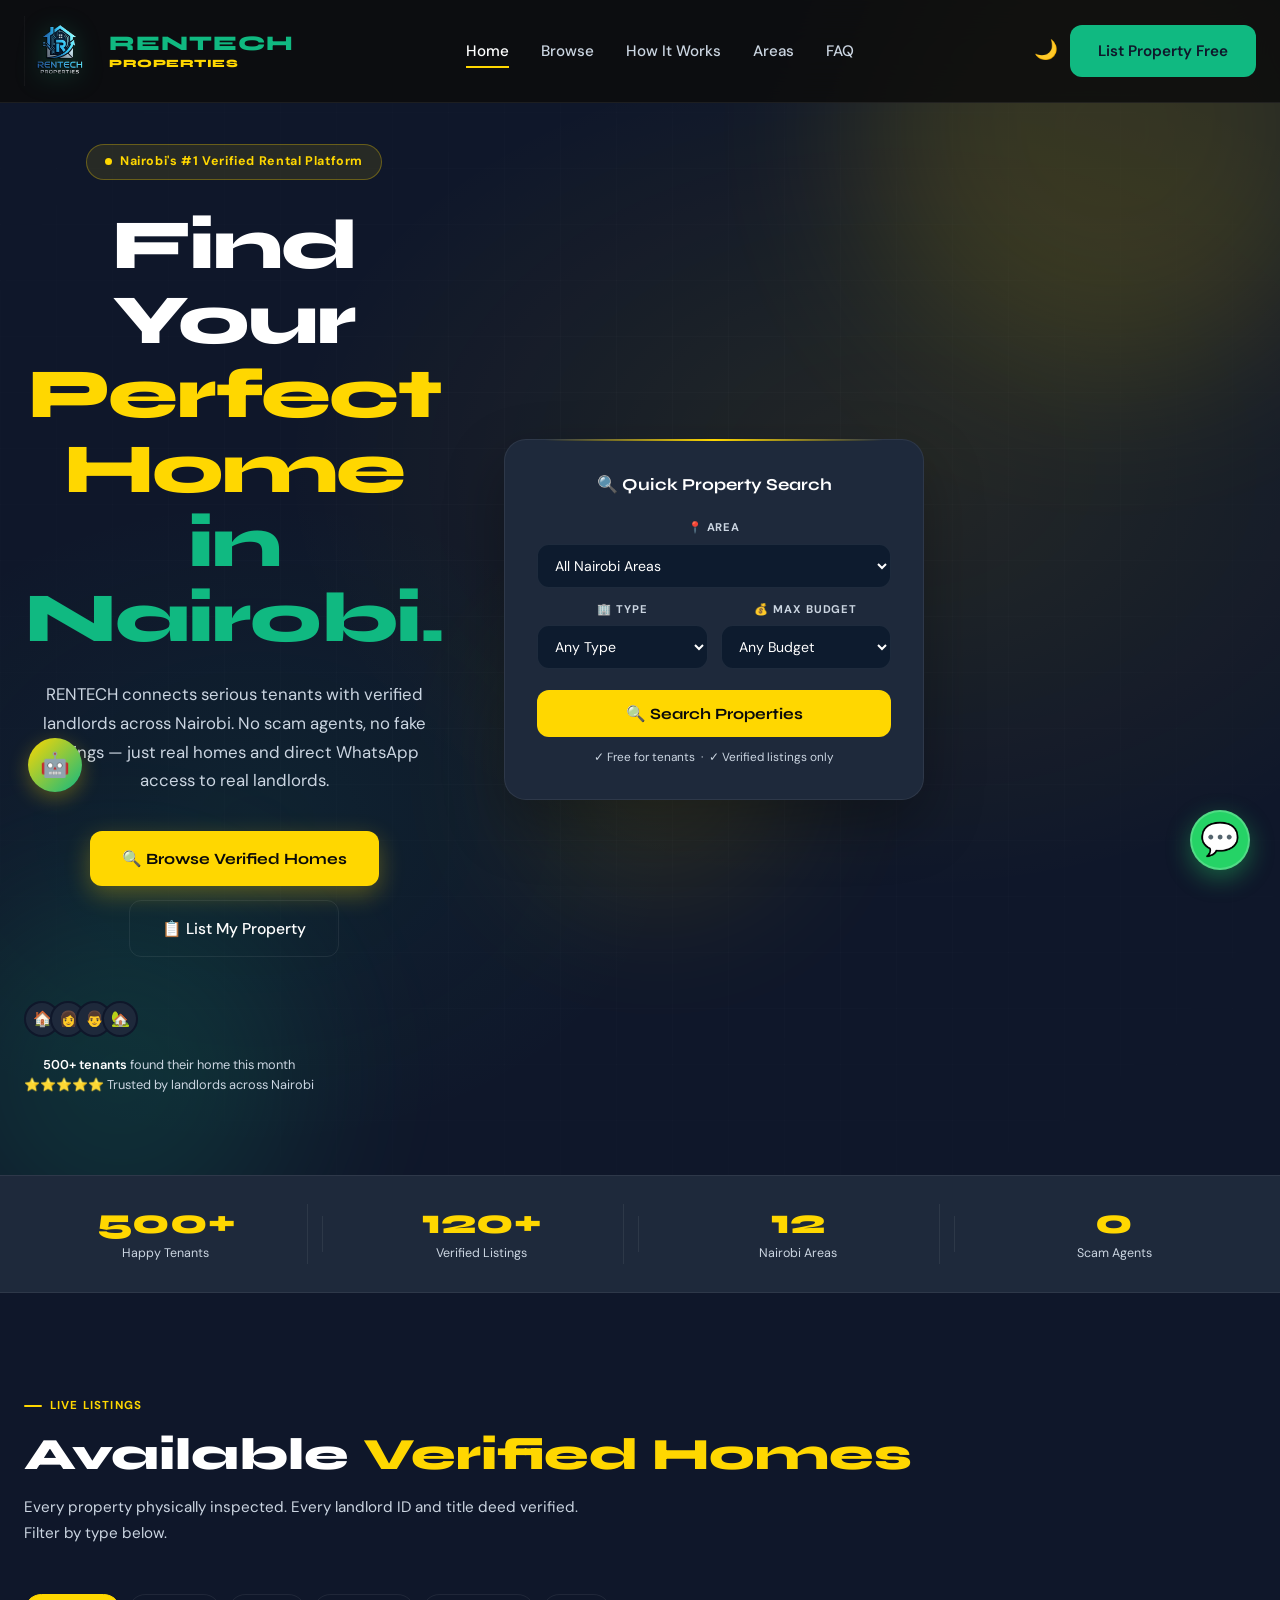
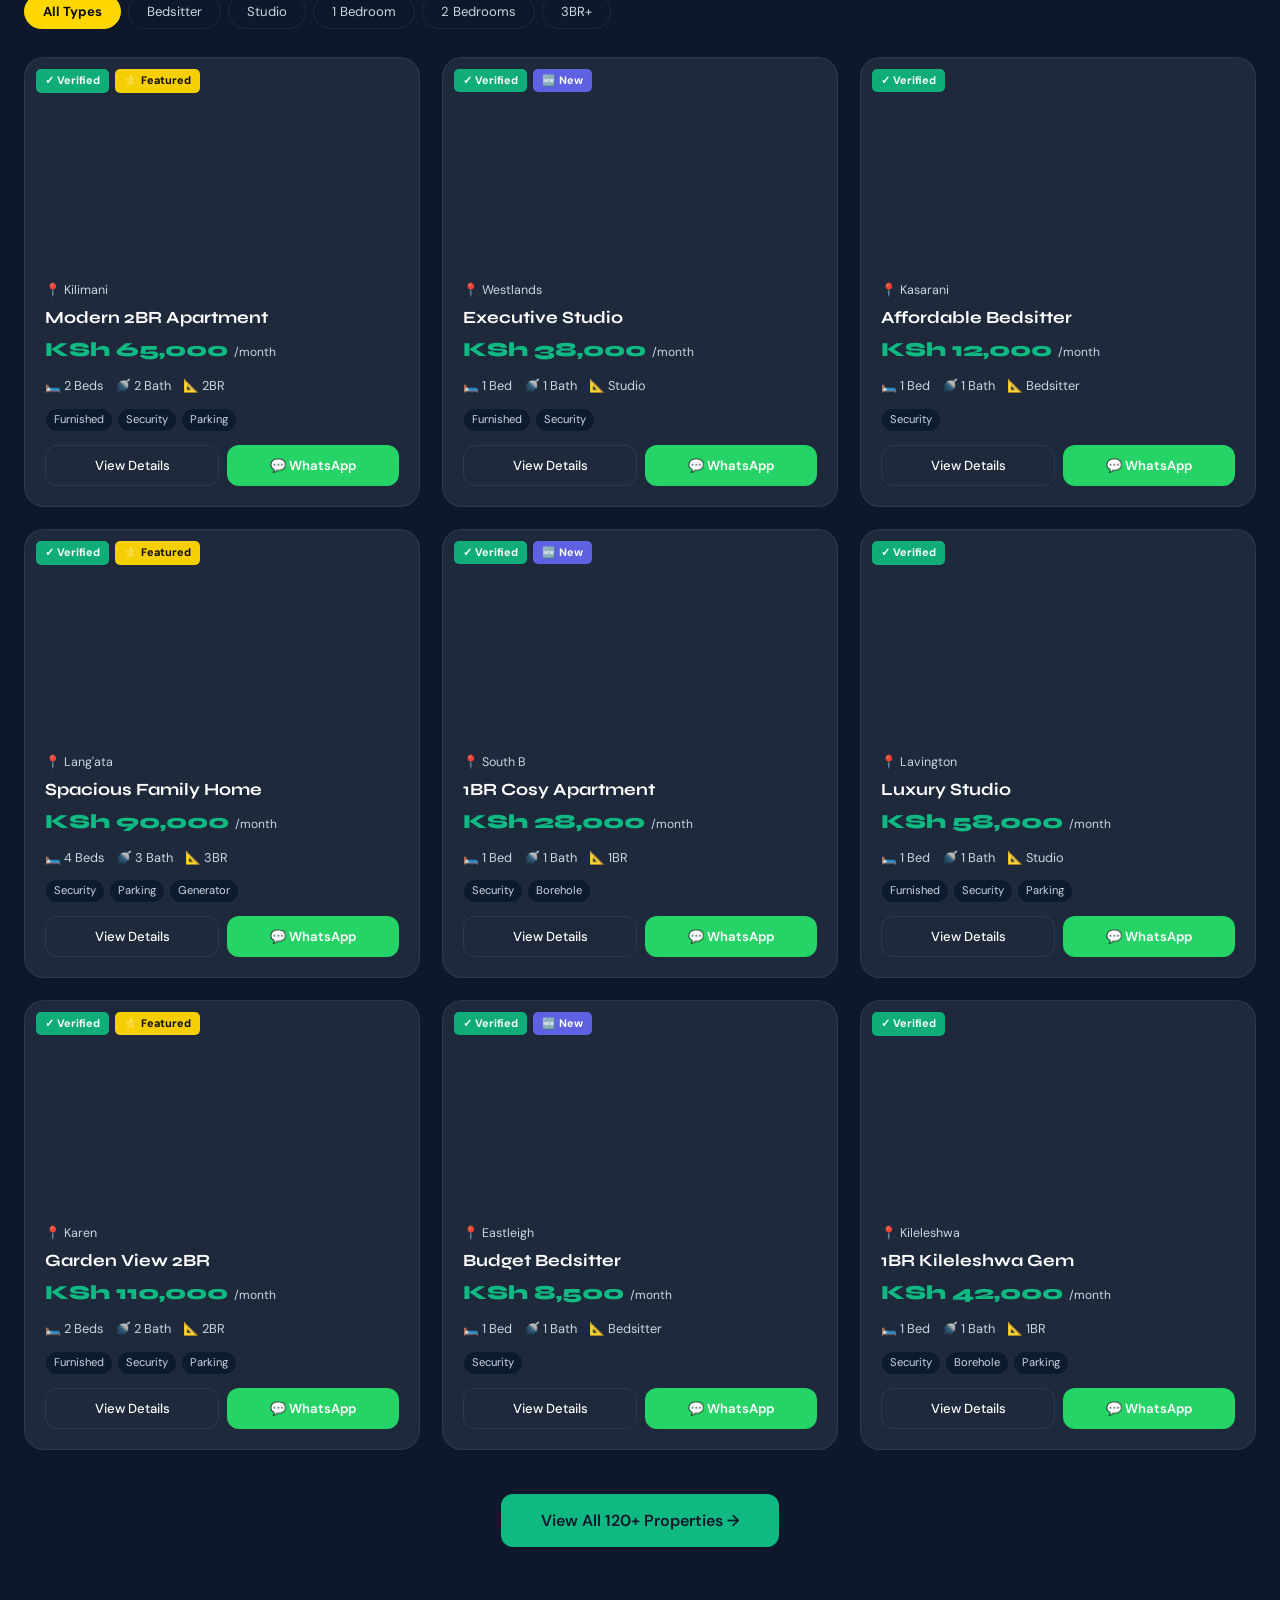
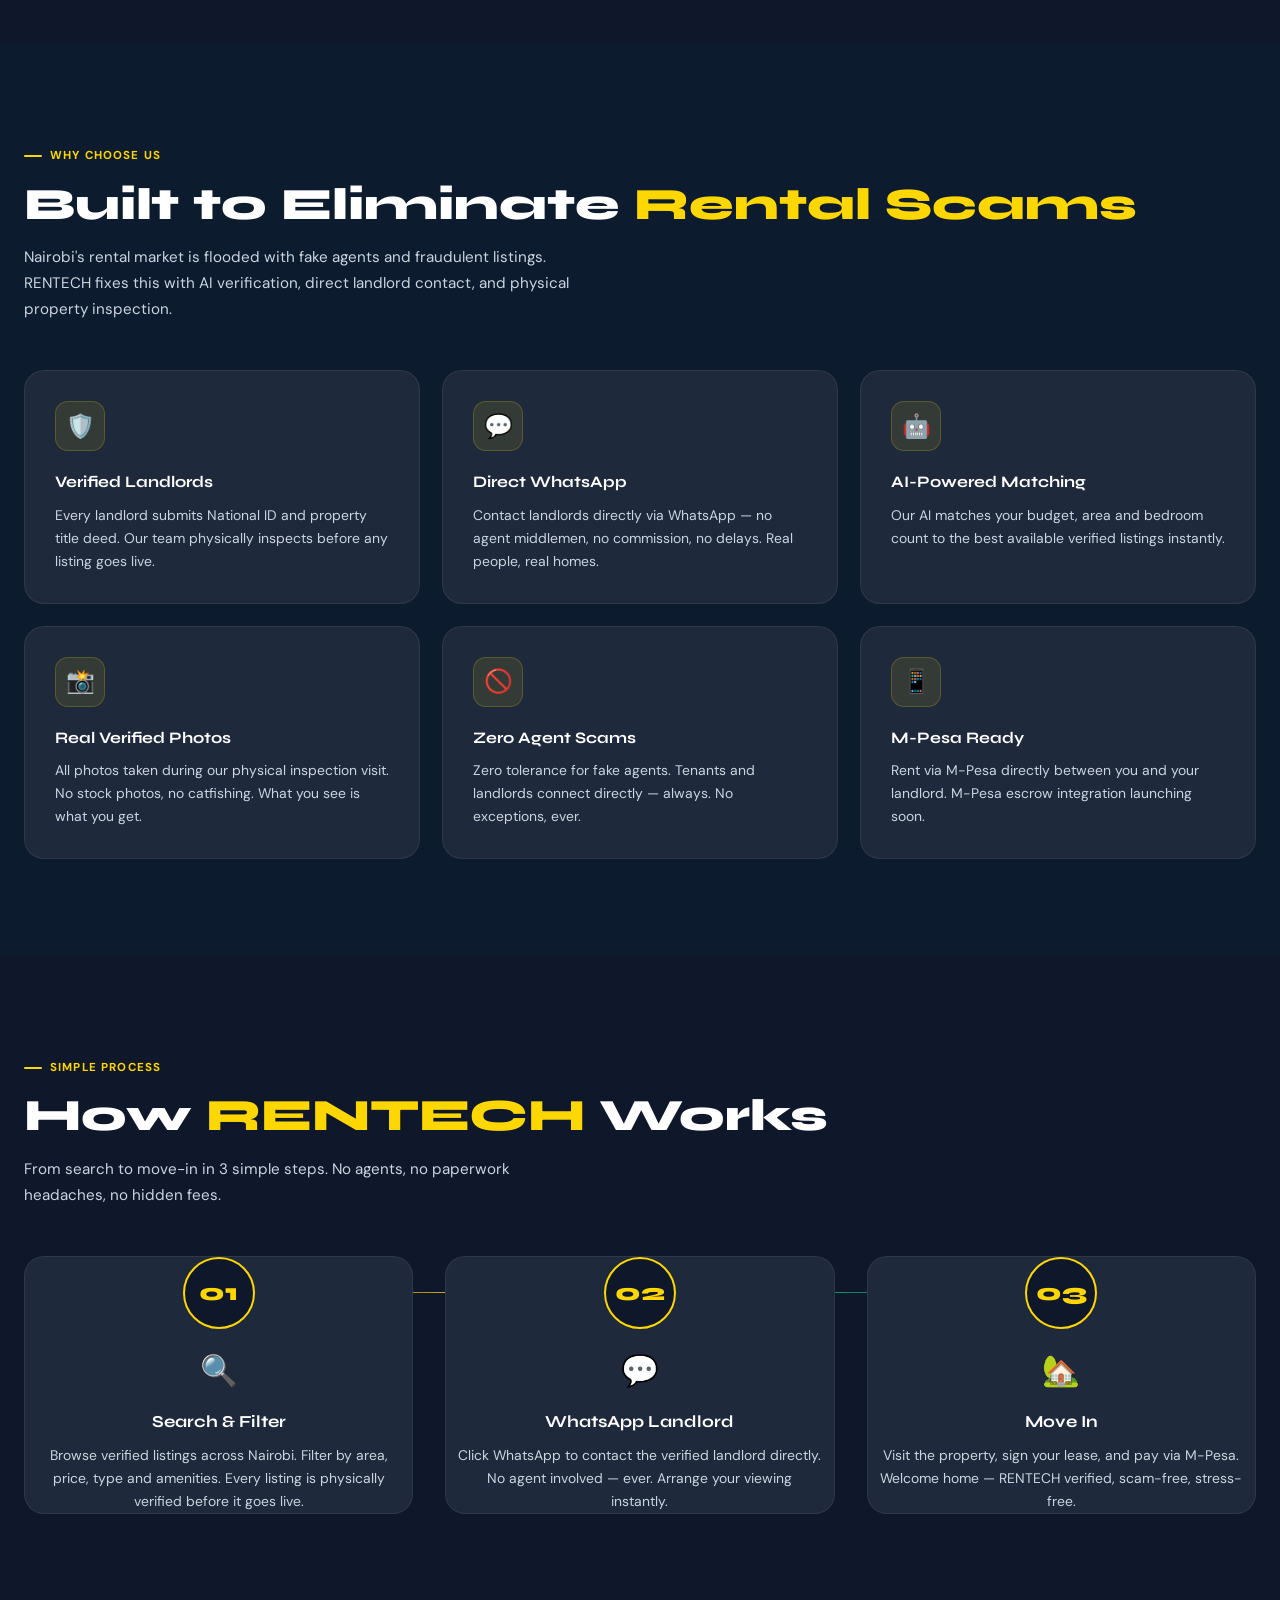
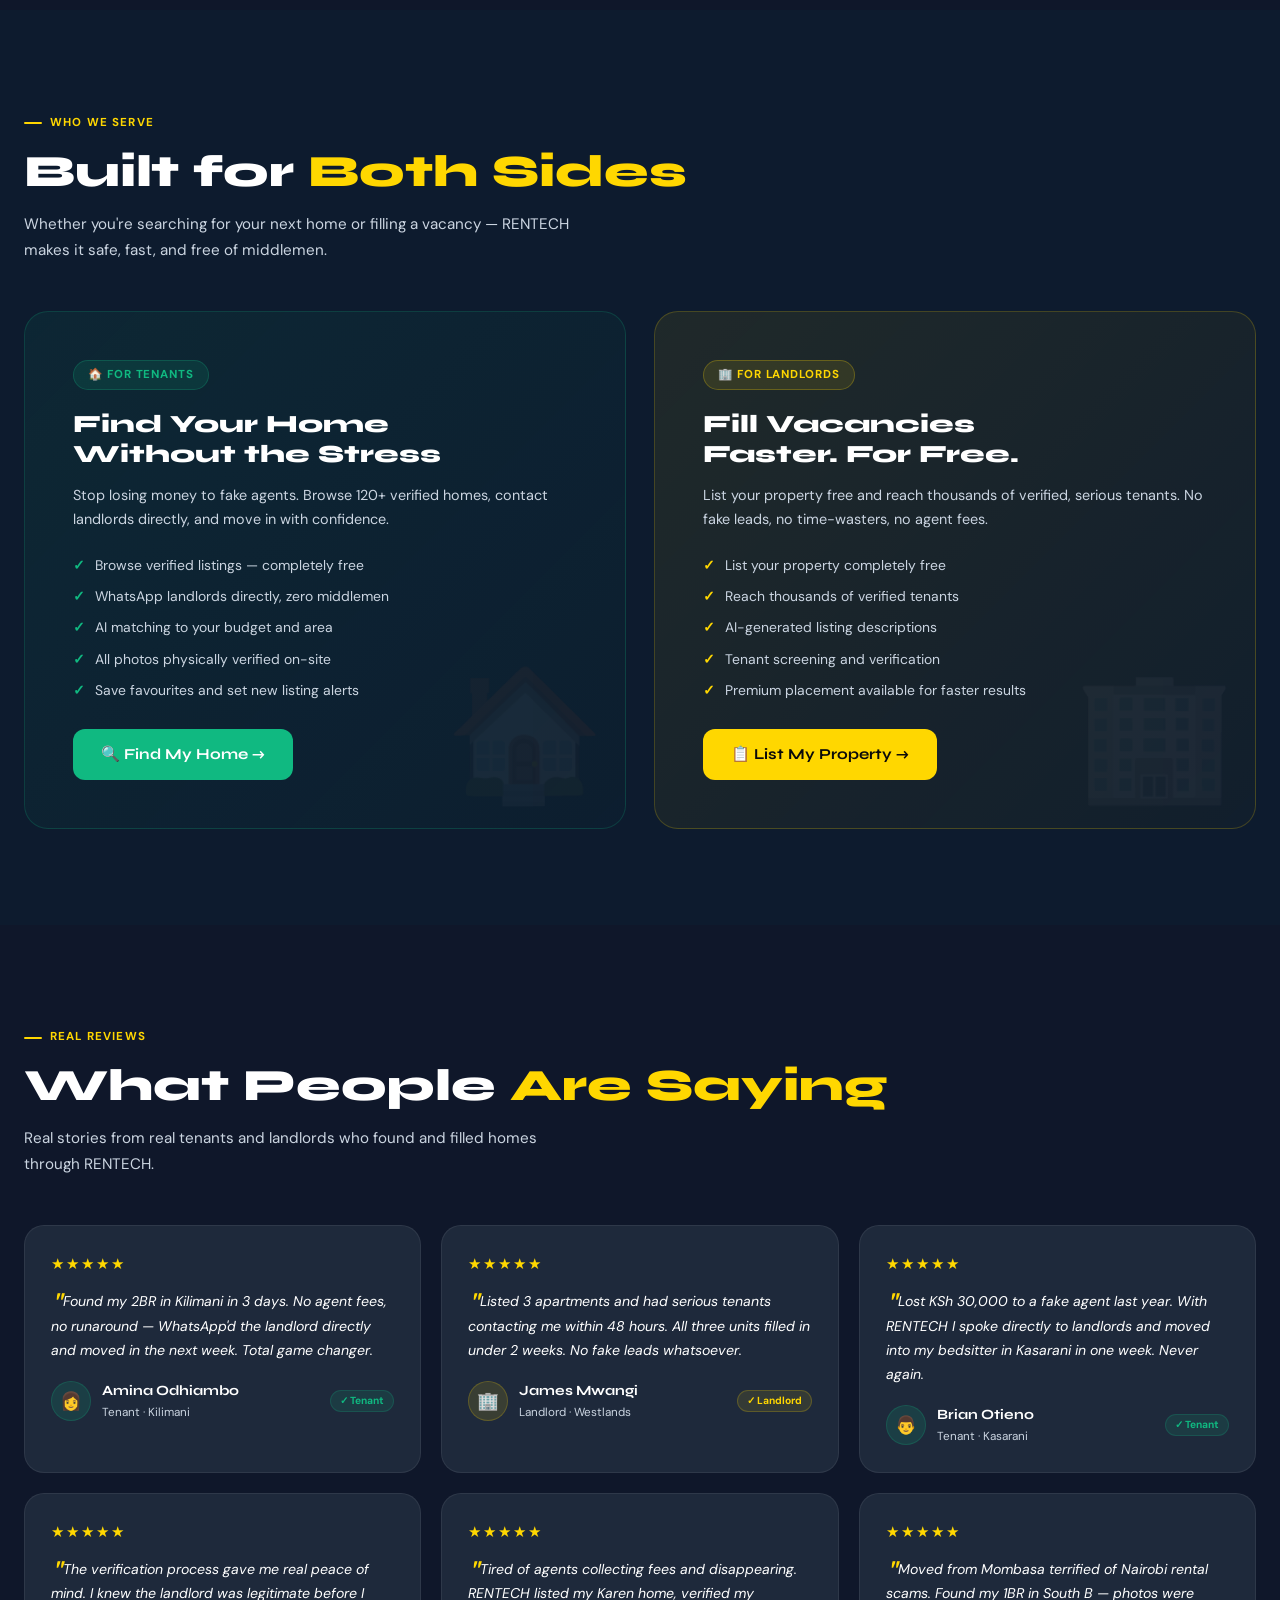
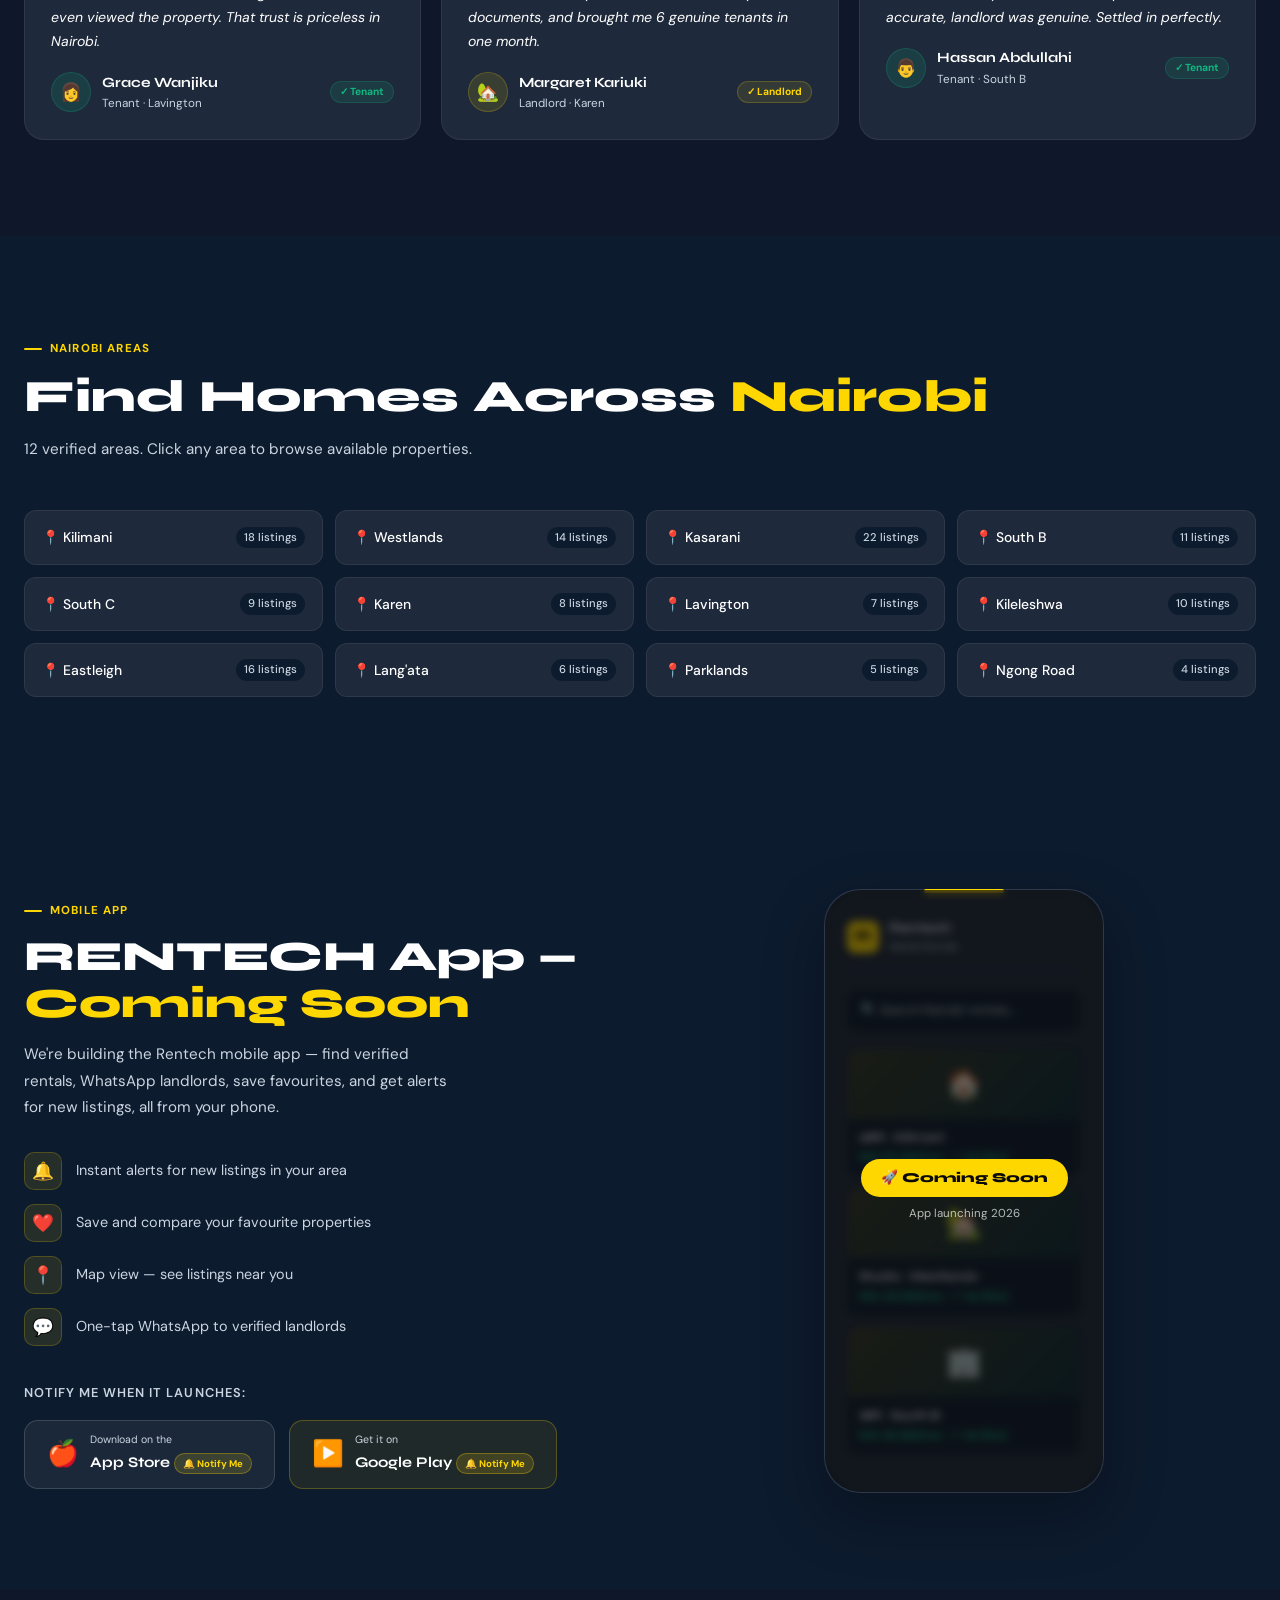
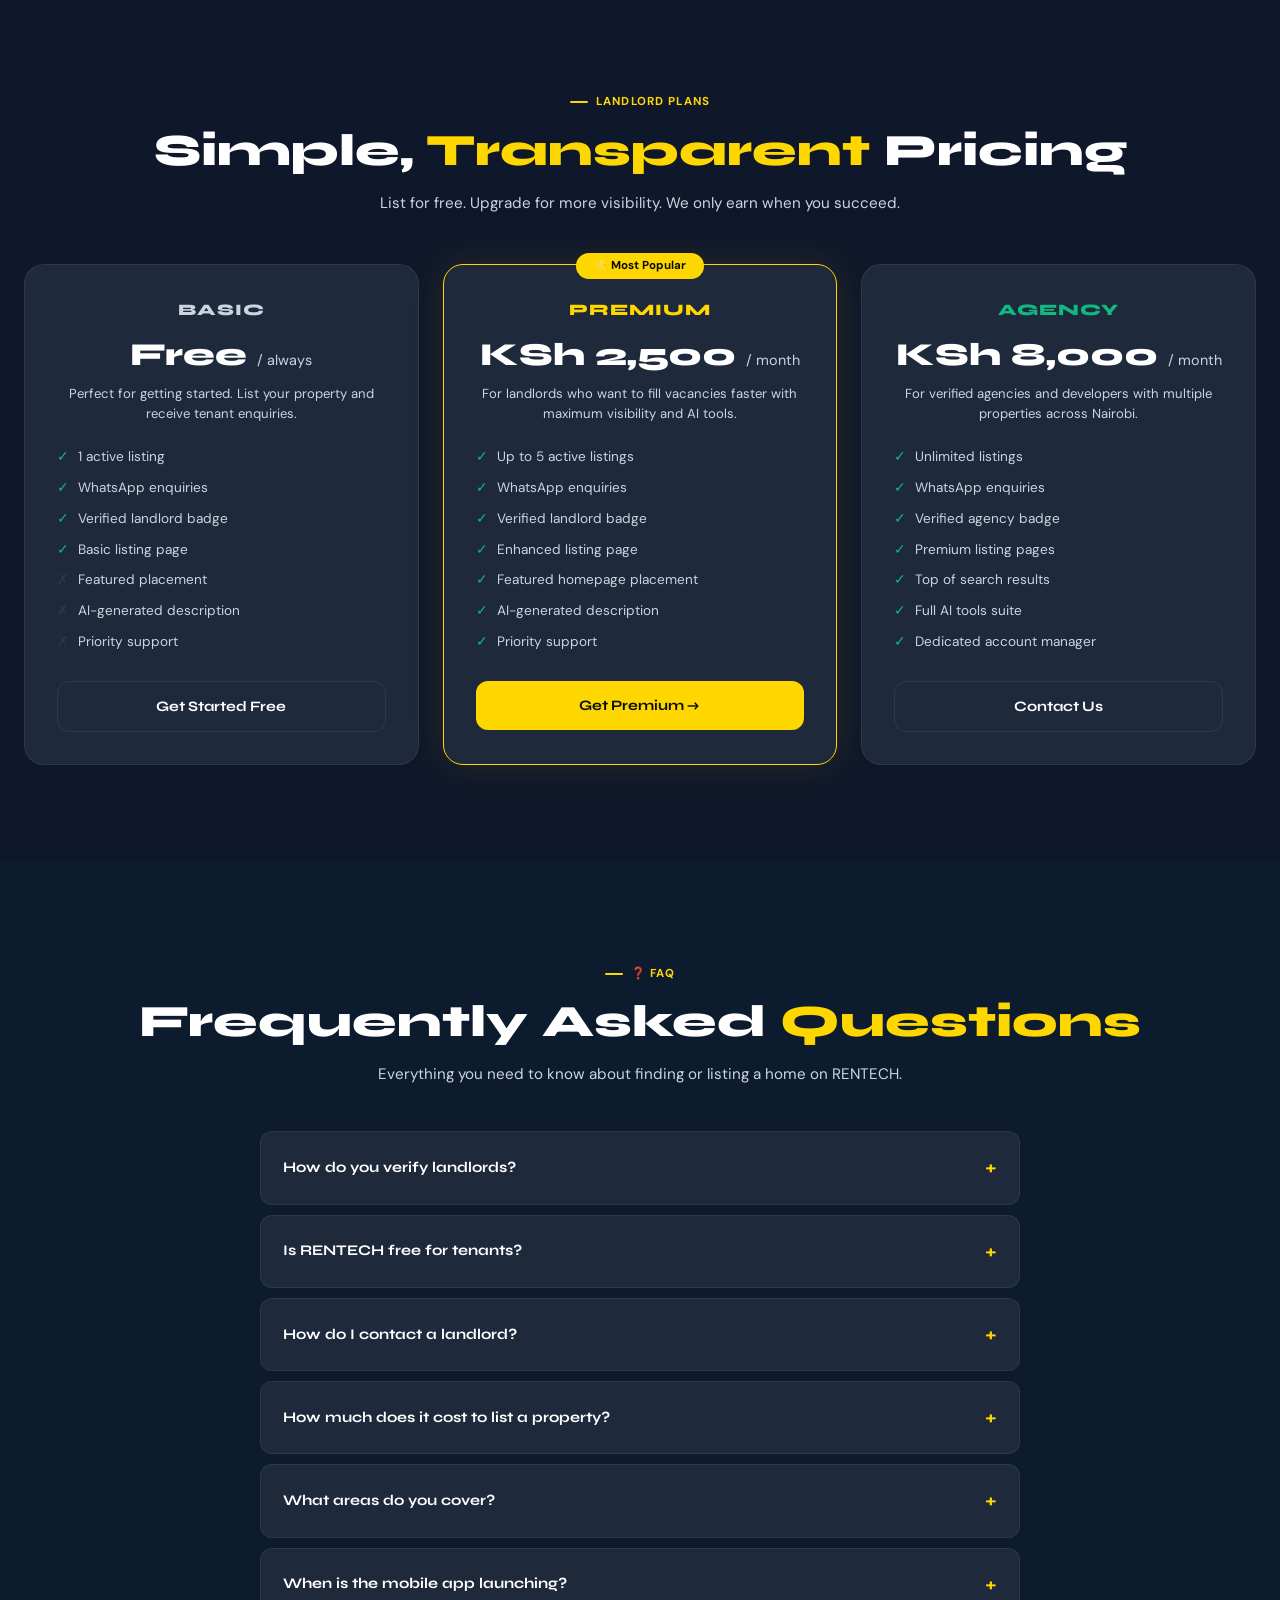
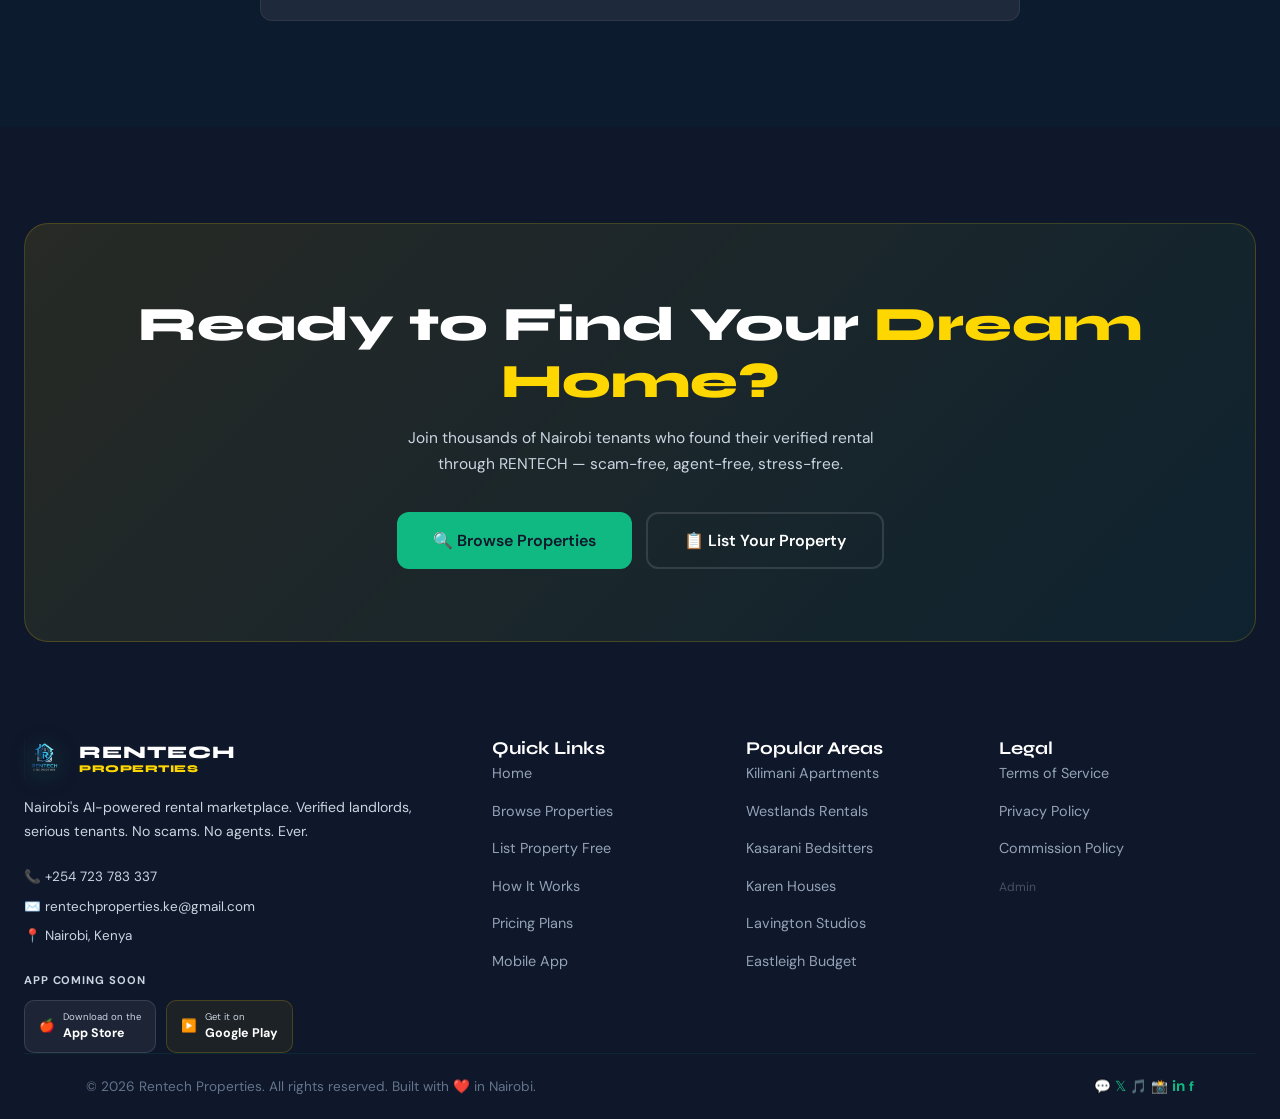
==== commit 02f19c61: "LAUNCH - full homepage, app store, LinkedIn, all socials, 9 listings, pricing" ====
--- a/index.html
+++ b/index.html
@@ -6,13 +6,19 @@
 <title>Rentech Properties | Verified Rentals in Nairobi – No Scams, No Agents</title>
 <meta name="description" content="Find verified rental homes in Nairobi. Kilimani, Westlands, Kasarani, Karen & more. Direct WhatsApp with landlords. No agents, no scams. 100% free for tenants.">
 <meta name="keywords" content="apartments Nairobi, rentals Kilimani, apartments Westlands, bedsitters Kasarani, houses Karen Nairobi, rental Nairobi no agent">
+<meta property="og:title" content="Rentech Properties | Verified Rentals in Nairobi">
+<meta property="og:description" content="Find verified rental homes in Nairobi. No scams, no agents. Direct WhatsApp with landlords.">
+<meta property="og:image" content="https://rentech-properties.vercel.app/assets/logo.png">
+<meta property="og:url" content="https://rentech-properties.vercel.app">
 <link rel="icon" href="favicon-32x32.png" type="image/png">
 <link rel="preconnect" href="https://fonts.googleapis.com">
 <link rel="preconnect" href="https://fonts.gstatic.com" crossorigin>
 <link href="https://fonts.googleapis.com/css2?family=Syne:wght@700;800&family=DM+Sans:wght@400;500;600&display=swap" rel="stylesheet">
 <link rel="stylesheet" href="css/styles.css">
 <style>
-/* ═══ HERO ═══════════════════════════════ */
+/* ═══════════════════════════════════════
+   HERO
+═══════════════════════════════════════ */
 .hero{min-height:100vh;display:flex;align-items:center;position:relative;overflow:hidden;padding-top:80px;}
 .hero-bg{position:absolute;inset:0;background:radial-gradient(ellipse 80% 60% at 70% 40%,rgba(255,215,0,.09),transparent 60%),radial-gradient(ellipse 60% 50% at 20% 70%,rgba(16,185,129,.07),transparent 55%),var(--bg);z-index:0;}
 .hero-grid-pat{position:absolute;inset:0;background-image:linear-gradient(rgba(255,255,255,.02) 1px,transparent 1px),linear-gradient(90deg,rgba(255,255,255,.02) 1px,transparent 1px);background-size:56px 56px;mask-image:radial-gradient(ellipse 80% 80% at 50% 50%,#000,transparent);z-index:0;}
@@ -23,8 +29,6 @@
 @keyframes ofloat{0%,100%{transform:translateY(0) scale(1);}50%{transform:translateY(-28px) scale(1.04);}}
 .hero-inner{position:relative;z-index:2;width:100%;}
 .hero-content{display:grid;grid-template-columns:1fr 1fr;gap:60px;align-items:center;padding:64px 0 80px;}
-
-/* Hero left */
 .hero-badge{display:inline-flex;align-items:center;gap:8px;background:rgba(255,215,0,.1);border:1px solid rgba(255,215,0,.3);border-radius:100px;padding:7px 18px;font-size:.78rem;font-weight:700;color:var(--gold);margin-bottom:28px;letter-spacing:.05em;}
 .hdot{width:7px;height:7px;background:var(--gold);border-radius:50%;animation:hdp 2s ease-in-out infinite;}
 @keyframes hdp{0%,100%{opacity:1;transform:scale(1);}50%{opacity:.3;transform:scale(.6);}}
@@ -44,20 +48,20 @@
 .t-txt{font-size:.8rem;color:var(--muted);line-height:1.55;}
 .t-txt strong{color:var(--text);font-weight:600;}
 
-/* Search card */
+/* Search Card */
 .sc{background:var(--card);border:1px solid var(--border);border-radius:22px;padding:32px;width:100%;max-width:430px;box-shadow:0 24px 60px rgba(0,0,0,.3);position:relative;}
 .sc::before{content:'';position:absolute;top:-1px;left:40px;right:40px;height:2px;background:linear-gradient(90deg,transparent,var(--gold),transparent);}
 .sc-title{font-family:'Syne',sans-serif;font-size:1.05rem;font-weight:700;margin-bottom:20px;}
 .sc-f{margin-bottom:13px;}
 .sc-f label{display:block;font-size:.7rem;font-weight:700;text-transform:uppercase;letter-spacing:.08em;color:var(--muted);margin-bottom:7px;}
-.sc-f select,.sc-f input{width:100%;padding:11px 13px;background:var(--bg-2);border:1px solid var(--border);color:var(--text);border-radius:var(--radius);font-family:'DM Sans',sans-serif;font-size:.88rem;outline:none;transition:border-color .2s;box-sizing:border-box;}
-.sc-f select:focus,.sc-f input:focus{border-color:var(--gold);}
+.sc-f select{width:100%;padding:11px 13px;background:var(--bg-2);border:1px solid var(--border);color:var(--text);border-radius:var(--radius);font-family:'DM Sans',sans-serif;font-size:.88rem;outline:none;transition:border-color .2s;box-sizing:border-box;}
+.sc-f select:focus{border-color:var(--gold);}
 .sc-row{display:grid;grid-template-columns:1fr 1fr;gap:13px;}
 .btn-sc{width:100%;padding:14px;background:var(--gold);color:#0a0a0a;border:none;border-radius:var(--radius);font-family:'Syne',sans-serif;font-size:.98rem;font-weight:700;cursor:pointer;margin-top:8px;transition:all .2s;display:flex;align-items:center;justify-content:center;gap:8px;}
 .btn-sc:hover{box-shadow:0 8px 20px rgba(255,215,0,.35);transform:translateY(-1px);}
 .sc-note{text-align:center;margin-top:11px;font-size:.74rem;color:var(--muted);}
 
-/* ═══ STATS STRIP ═══ */
+/* Stats Strip */
 .stats-strip{background:var(--card);border-top:1px solid var(--border);border-bottom:1px solid var(--border);padding:28px 0;}
 .stats-grid{display:grid;grid-template-columns:repeat(4,1fr);}
 .stat-item{text-align:center;padding:0 20px;border-right:1px solid var(--border);}
@@ -65,7 +69,7 @@
 .stat-num{font-family:'Syne',sans-serif;font-size:2.2rem;font-weight:800;color:var(--gold);line-height:1;margin-bottom:5px;}
 .stat-lbl{font-size:.78rem;color:var(--muted);}
 
-/* ═══ SECTION BASE ═══ */
+/* Sections */
 .sec{padding:96px 0;}
 .sec-alt{padding:96px 0;background:var(--bg-2);}
 .sec-tag{display:inline-flex;align-items:center;gap:8px;font-size:.72rem;font-weight:700;text-transform:uppercase;letter-spacing:.1em;color:var(--gold);margin-bottom:14px;}
@@ -74,14 +78,14 @@
 .sec-h span{color:var(--gold);}
 .sec-p{color:var(--muted);font-size:.95rem;line-height:1.72;max-width:560px;margin-bottom:48px;}
 
-/* ═══ LISTINGS ═══ */
+/* Listing Tabs */
 .ltabs{display:flex;gap:7px;margin-bottom:28px;flex-wrap:wrap;}
 .ltab{padding:8px 18px;border-radius:100px;border:1px solid var(--border);background:transparent;color:var(--muted);font-family:'DM Sans',sans-serif;font-size:.82rem;cursor:pointer;transition:all .18s;}
 .ltab:hover{border-color:var(--gold);color:var(--gold);}
 .ltab.active{background:var(--gold);border-color:var(--gold);color:#0a0a0a;font-weight:700;}
 .listings-grid{display:grid;grid-template-columns:repeat(auto-fill,minmax(295px,1fr));gap:22px;margin-bottom:44px;}
 
-/* Property card */
+/* Property Card */
 .prop-card{background:var(--card);border:1px solid var(--border);border-radius:var(--radius-lg);overflow:hidden;transition:transform .28s,border-color .28s,box-shadow .28s;display:flex;flex-direction:column;}
 .prop-card:hover{transform:translateY(-6px);border-color:var(--gold);box-shadow:0 12px 36px rgba(255,215,0,.1);}
 .pc-img{position:relative;height:205px;overflow:hidden;flex-shrink:0;}
@@ -105,9 +109,8 @@
 .btn-det:hover{border-color:var(--gold);color:var(--gold);}
 .btn-wa{flex:1;padding:9px;background:#25D366;color:#fff;border:none;border-radius:var(--radius);text-decoration:none;font-size:.82rem;text-align:center;font-family:'DM Sans',sans-serif;font-weight:600;transition:all .18s;display:flex;align-items:center;justify-content:center;gap:4px;}
 .btn-wa:hover{background:#128C7E;}
-.view-all{text-align:center;}
-
-/* ═══ FEATURES ═══ */
+
+/* Features */
 .feat-grid{display:grid;grid-template-columns:repeat(3,1fr);gap:22px;}
 .feat-card{background:var(--card);border:1px solid var(--border);border-radius:var(--radius-lg);padding:30px;transition:all .3s;position:relative;overflow:hidden;}
 .feat-card::after{content:'';position:absolute;bottom:0;left:0;right:0;height:3px;background:linear-gradient(90deg,var(--gold),var(--emerald));transform:scaleX(0);transform-origin:left;transition:transform .35s;}
@@ -117,7 +120,7 @@
 .feat-title{font-family:'Syne',sans-serif;font-weight:700;font-size:1rem;margin-bottom:9px;}
 .feat-desc{color:var(--muted);font-size:.87rem;line-height:1.65;}
 
-/* ═══ HOW IT WORKS ═══ */
+/* Steps */
 .steps-grid{display:grid;grid-template-columns:repeat(3,1fr);gap:32px;position:relative;}
 .steps-grid::before{content:'';position:absolute;top:36px;left:18%;right:18%;height:1px;background:linear-gradient(90deg,transparent,var(--gold),var(--emerald),transparent);}
 .step-card{text-align:center;padding:0 12px;}
@@ -126,7 +129,7 @@
 .step-title{font-family:'Syne',sans-serif;font-weight:700;font-size:1.05rem;margin-bottom:9px;}
 .step-desc{color:var(--muted);font-size:.87rem;line-height:1.65;}
 
-/* ═══ AUDIENCE ═══ */
+/* Audience */
 .audience-grid{display:grid;grid-template-columns:1fr 1fr;gap:28px;}
 .aud-card{border-radius:24px;padding:48px;position:relative;overflow:hidden;}
 .aud-tenant{background:linear-gradient(135deg,rgba(16,185,129,.08),rgba(16,185,129,.02));border:1px solid rgba(16,185,129,.2);}
@@ -147,7 +150,7 @@
 .btn-l:hover{box-shadow:0 8px 20px rgba(255,215,0,.35);transform:translateY(-2px);}
 .aud-bg-emoji{position:absolute;bottom:-10px;right:20px;font-size:8rem;opacity:.05;pointer-events:none;}
 
-/* ═══ TESTIMONIALS ═══ */
+/* Testimonials */
 .testi-grid{display:grid;grid-template-columns:repeat(3,1fr);gap:20px;}
 .testi-card{background:var(--card);border:1px solid var(--border);border-radius:var(--radius-lg);padding:26px;transition:border-color .2s,transform .2s;}
 .testi-card:hover{border-color:var(--gold);transform:translateY(-3px);}
@@ -164,32 +167,69 @@
 .ttag-t{background:rgba(16,185,129,.12);color:var(--emerald);border:1px solid rgba(16,185,129,.2);}
 .ttag-l{background:rgba(255,215,0,.1);color:var(--gold);border:1px solid rgba(255,215,0,.2);}
 
-/* ═══ AREAS ═══ */
+/* Areas */
 .areas-grid{display:grid;grid-template-columns:repeat(4,1fr);gap:12px;}
 .area-chip{background:var(--card);border:1px solid var(--border);border-radius:var(--radius);padding:15px 17px;text-decoration:none;color:var(--text);display:flex;justify-content:space-between;align-items:center;font-size:.87rem;font-weight:500;transition:all .2s;}
 .area-chip:hover{border-color:var(--gold);color:var(--gold);background:rgba(255,215,0,.04);}
 .acnt{font-size:.7rem;color:var(--muted);background:var(--bg-2);padding:2px 8px;border-radius:100px;}
 
-/* ═══ PRICING / PLANS ═══ */
+/* ═══ APP DOWNLOAD SECTION ═══ */
+.app-section{padding:96px 0;background:var(--bg-2);}
+.app-inner{display:grid;grid-template-columns:1fr 1fr;gap:64px;align-items:center;}
+.app-left .sec-tag{margin-bottom:14px;}
+.app-h{font-family:'Syne',sans-serif;font-size:clamp(1.8rem,3.5vw,2.6rem);font-weight:800;line-height:1.12;margin-bottom:14px;}
+.app-h span{color:var(--gold);}
+.app-p{color:var(--muted);font-size:.95rem;line-height:1.72;margin-bottom:32px;max-width:440px;}
+.app-features{display:flex;flex-direction:column;gap:14px;margin-bottom:36px;}
+.app-feat{display:flex;align-items:center;gap:14px;font-size:.9rem;color:var(--muted);}
+.app-feat-ico{width:38px;height:38px;border-radius:10px;background:rgba(255,215,0,.1);border:1px solid rgba(255,215,0,.2);display:flex;align-items:center;justify-content:center;font-size:1.1rem;flex-shrink:0;}
+.app-badges{display:flex;gap:14px;flex-wrap:wrap;}
+.app-badge{display:flex;align-items:center;gap:11px;padding:13px 22px;border-radius:14px;text-decoration:none;transition:all .25s;border:1px solid;min-width:160px;}
+.app-badge-ios{background:rgba(255,255,255,.06);border-color:rgba(255,255,255,.15);color:var(--text);}
+.app-badge-ios:hover{background:rgba(255,255,255,.1);border-color:rgba(255,255,255,.3);}
+.app-badge-android{background:rgba(255,215,0,.08);border-color:rgba(255,215,0,.25);color:var(--text);}
+.app-badge-android:hover{background:rgba(255,215,0,.14);border-color:var(--gold);}
+.app-badge-icon{font-size:1.6rem;flex-shrink:0;}
+.app-badge-text .sub{font-size:.66rem;color:var(--muted);display:block;line-height:1.2;margin-bottom:1px;}
+.app-badge-text .main{font-family:'Syne',sans-serif;font-weight:700;font-size:.92rem;line-height:1;}
+.app-badge .cs-tag{display:inline-flex;align-items:center;gap:4px;background:rgba(255,215,0,.15);color:var(--gold);border:1px solid rgba(255,215,0,.3);padding:2px 8px;border-radius:100px;font-size:.6rem;font-weight:700;margin-top:5px;}
+.app-right{display:flex;align-items:center;justify-content:center;}
+.app-mockup{width:100%;max-width:280px;background:var(--card);border:1px solid var(--border);border-radius:36px;padding:28px 22px;box-shadow:0 24px 60px rgba(0,0,0,.3);position:relative;}
+.app-mockup::before{content:'';position:absolute;top:-1px;left:50%;transform:translateX(-50%);width:80px;height:4px;background:var(--gold);border-radius:2px;}
+.app-screen-header{display:flex;align-items:center;gap:10px;margin-bottom:20px;padding-bottom:14px;border-bottom:1px solid var(--border);}
+.app-screen-logo{width:32px;height:32px;border-radius:8px;background:var(--gold);display:flex;align-items:center;justify-content:center;font-size:.8rem;font-weight:900;color:#0a0a0a;font-family:'Syne',sans-serif;}
+.app-screen-name{font-family:'Syne',sans-serif;font-weight:700;font-size:.82rem;}
+.app-screen-sub{font-size:.62rem;color:var(--muted);}
+.app-screen-search{background:var(--bg-2);border:1px solid var(--border);border-radius:10px;padding:10px 13px;font-size:.78rem;color:var(--muted);margin-bottom:16px;display:flex;align-items:center;gap:8px;}
+.app-mini-card{background:var(--bg-2);border:1px solid var(--border);border-radius:12px;overflow:hidden;margin-bottom:10px;}
+.app-mini-img{height:70px;background:linear-gradient(135deg,rgba(255,215,0,.15),rgba(16,185,129,.1));display:flex;align-items:center;justify-content:center;font-size:1.8rem;}
+.app-mini-body{padding:9px 11px;}
+.app-mini-title{font-family:'Syne',sans-serif;font-weight:700;font-size:.72rem;margin-bottom:3px;}
+.app-mini-price{color:var(--emerald);font-weight:700;font-size:.68rem;}
+.app-cs-overlay{position:absolute;inset:0;background:rgba(10,10,10,.6);border-radius:36px;display:flex;flex-direction:column;align-items:center;justify-content:center;gap:8px;backdrop-filter:blur(4px);}
+.app-cs-badge{background:var(--gold);color:#0a0a0a;font-family:'Syne',sans-serif;font-weight:800;font-size:.85rem;padding:8px 20px;border-radius:100px;}
+.app-cs-sub{color:rgba(255,255,255,.7);font-size:.72rem;}
+
+/* Pricing */
 .plans-grid{display:grid;grid-template-columns:repeat(3,1fr);gap:24px;}
 .plan-card{background:var(--card);border:1px solid var(--border);border-radius:var(--radius-lg);padding:32px;position:relative;transition:all .3s;}
-.plan-card.featured-plan{border-color:var(--gold);box-shadow:0 0 40px rgba(255,215,0,.1);}
-.plan-badge{position:absolute;top:-12px;left:50%;transform:translateX(-50%);background:var(--gold);color:#0a0a0a;padding:4px 18px;border-radius:100px;font-size:.72rem;font-weight:700;white-space:nowrap;}
+.plan-card.feat-plan{border-color:var(--gold);box-shadow:0 0 40px rgba(255,215,0,.1);}
+.plan-badge-top{position:absolute;top:-12px;left:50%;transform:translateX(-50%);background:var(--gold);color:#0a0a0a;padding:4px 18px;border-radius:100px;font-size:.72rem;font-weight:700;white-space:nowrap;}
 .plan-name{font-family:'Syne',sans-serif;font-weight:800;font-size:1rem;margin-bottom:6px;text-transform:uppercase;letter-spacing:.06em;}
 .plan-price{font-family:'Syne',sans-serif;font-weight:800;font-size:2rem;margin-bottom:4px;}
 .plan-price span{font-size:.9rem;font-weight:400;font-family:'DM Sans',sans-serif;color:var(--muted);}
 .plan-desc{font-size:.82rem;color:var(--muted);margin-bottom:22px;line-height:1.55;}
-.plan-features{list-style:none;padding:0;margin:0 0 28px;display:flex;flex-direction:column;gap:9px;}
-.plan-features li{font-size:.85rem;color:var(--muted);display:flex;align-items:center;gap:9px;}
-.plan-features li .pf-yes{color:var(--emerald);}
-.plan-features li .pf-no{color:var(--border);}
+.plan-feats{list-style:none;padding:0;margin:0 0 28px;display:flex;flex-direction:column;gap:9px;}
+.plan-feats li{font-size:.85rem;color:var(--muted);display:flex;align-items:center;gap:9px;}
+.pf-y{color:var(--emerald);}
+.pf-n{color:var(--border);}
 .btn-plan{width:100%;padding:13px;border-radius:var(--radius);font-family:'Syne',sans-serif;font-size:.9rem;font-weight:700;cursor:pointer;text-align:center;text-decoration:none;display:block;transition:all .2s;}
-.btn-plan-free{background:transparent;border:1px solid var(--border);color:var(--text);}
-.btn-plan-free:hover{border-color:var(--gold);color:var(--gold);}
-.btn-plan-paid{background:var(--gold);border:none;color:#0a0a0a;}
-.btn-plan-paid:hover{box-shadow:0 8px 20px rgba(255,215,0,.35);transform:translateY(-1px);}
-
-/* ═══ FAQ ═══ */
+.btn-pf{background:transparent;border:1px solid var(--border);color:var(--text);}
+.btn-pf:hover{border-color:var(--gold);color:var(--gold);}
+.btn-pp{background:var(--gold);border:none;color:#0a0a0a;}
+.btn-pp:hover{box-shadow:0 8px 20px rgba(255,215,0,.35);transform:translateY(-1px);}
+
+/* FAQ */
 .faq-wrap{max-width:760px;margin:0 auto;}
 .faq-item{background:var(--card);border:1px solid var(--border);border-radius:var(--radius);overflow:hidden;margin-bottom:10px;transition:border-color .2s;}
 .faq-item.open{border-color:var(--gold);}
@@ -199,14 +239,14 @@
 .faq-a{max-height:0;overflow:hidden;transition:max-height .35s ease;}
 .faq-body{padding:0 22px 18px;color:var(--muted);font-size:.87rem;line-height:1.7;border-top:1px solid var(--border);padding-top:14px;}
 
-/* ═══ CTA BANNER ═══ */
+/* CTA Banner */
 .cta-banner{background:linear-gradient(135deg,rgba(255,215,0,.1),rgba(16,185,129,.07));border:1px solid rgba(255,215,0,.18);border-radius:24px;padding:72px 56px;text-align:center;}
 .cta-banner h2{font-family:'Syne',sans-serif;font-size:clamp(1.8rem,4vw,3rem);font-weight:800;margin-bottom:14px;}
 .cta-banner h2 span{color:var(--gold);}
 .cta-banner p{color:var(--muted);font-size:.97rem;margin-bottom:34px;max-width:480px;margin-left:auto;margin-right:auto;}
 .cta-btns{display:flex;justify-content:center;gap:14px;flex-wrap:wrap;}
 
-/* ═══ CHAT ═══ */
+/* Chat */
 .chat-trigger{position:fixed;bottom:108px;left:28px;width:54px;height:54px;background:linear-gradient(135deg,var(--gold),var(--emerald));border:none;border-radius:50%;display:flex;align-items:center;justify-content:center;font-size:1.5rem;cursor:pointer;z-index:900;box-shadow:0 6px 20px rgba(255,215,0,.3);transition:transform .2s;}
 .chat-trigger:hover{transform:scale(1.1);}
 .chat-panel{position:fixed;bottom:174px;left:28px;width:320px;height:440px;background:var(--card);border:1px solid var(--gold);border-radius:18px;display:flex;flex-direction:column;z-index:901;overflow:hidden;box-shadow:0 14px 40px rgba(0,0,0,.4);transform:translateY(14px) scale(.97);opacity:0;pointer-events:none;transition:all .22s ease;}
@@ -234,15 +274,15 @@
 #stbtn.show{opacity:1;pointer-events:all;}
 #stbtn:hover{border-color:var(--gold);color:var(--gold);}
 
-/* ═══ RESPONSIVE ═══ */
+/* Responsive */
 @media(max-width:1024px){
-  .hero-content{grid-template-columns:1fr;gap:40px;}
+  .hero-content,.app-inner{grid-template-columns:1fr;gap:40px;}
   .feat-grid{grid-template-columns:repeat(2,1fr);}
   .areas-grid{grid-template-columns:repeat(3,1fr);}
-  .audience-grid{grid-template-columns:1fr;}
-  .plans-grid{grid-template-columns:1fr;}
+  .audience-grid,.plans-grid{grid-template-columns:1fr;}
   .testi-grid{grid-template-columns:1fr 1fr;}
   .steps-grid::before{display:none;}
+  .app-right{display:none;}
 }
 @media(max-width:768px){
   .stats-grid{grid-template-columns:repeat(2,1fr);}
@@ -256,6 +296,7 @@
 @media(max-width:480px){
   .hero-h1{font-size:2.4rem;}
   .areas-grid{grid-template-columns:1fr 1fr;}
+  .app-badges{flex-direction:column;}
   .chat-panel{width:calc(100vw - 36px);left:18px;}
   .chat-trigger{bottom:100px;left:18px;}
   #stbtn{bottom:18px;left:18px;}
@@ -281,7 +322,7 @@
     <div class="nav-actions">
       <button class="theme-toggle" id="theme-btn" aria-label="Toggle theme">🌙</button>
       <a href="list-property.html" class="btn btn-primary">List Property Free</a>
-      <button class="hamburger" id="ham" aria-label="Menu"><span></span><span></span><span></span></button>
+      <button class="hamburger" id="ham" aria-label="Open menu"><span></span><span></span><span></span></button>
     </div>
   </div>
 </nav>
@@ -294,20 +335,15 @@
   <a href="list-property.html" class="btn btn-primary" style="margin-top:10px;">List Property Free</a>
 </div>
 
-<!-- ═══ EPIC HERO ═══ -->
+<!-- ═══ HERO ═══ -->
 <section class="hero" id="home">
-  <div class="hero-bg"></div>
-  <div class="hero-grid-pat"></div>
+  <div class="hero-bg"></div><div class="hero-grid-pat"></div>
   <div class="orb o1"></div><div class="orb o2"></div><div class="orb o3"></div>
   <div class="hero-inner container">
     <div class="hero-content">
       <div>
         <div class="hero-badge"><span class="hdot"></span>Nairobi's #1 Verified Rental Platform</div>
-        <h1 class="hero-h1">
-          Find Your<br>
-          <span class="hg">Perfect Home</span>
-          <span class="he">in Nairobi.</span>
-        </h1>
+        <h1 class="hero-h1">Find Your<br><span class="hg">Perfect Home</span><span class="he">in Nairobi.</span></h1>
         <p class="hero-sub">RENTECH connects serious tenants with verified landlords across Nairobi. No scam agents, no fake listings — just real homes and direct WhatsApp access to real landlords.</p>
         <div class="hero-ctas">
           <a href="properties.html" class="btn-hp">🔍 Browse Verified Homes</a>
@@ -318,14 +354,9 @@
             <div class="t-av">🏠</div><div class="t-av">👩</div>
             <div class="t-av">👨</div><div class="t-av">🏡</div>
           </div>
-          <div class="t-txt">
-            <strong>500+ tenants</strong> found their home this month<br>
-            ⭐⭐⭐⭐⭐ Trusted by landlords across Nairobi
-          </div>
+          <div class="t-txt"><strong>500+ tenants</strong> found their home this month<br>⭐⭐⭐⭐⭐ Trusted by landlords across Nairobi</div>
         </div>
       </div>
-
-      <!-- Quick Search Card -->
       <div style="display:flex;align-items:center;justify-content:center;">
         <div class="sc">
           <div class="sc-title">🔍 Quick Property Search</div>
@@ -344,10 +375,8 @@
               <label>🏢 Type</label>
               <select id="qs-type">
                 <option value="">Any Type</option>
-                <option value="Bedsitter">Bedsitter</option>
-                <option value="Studio">Studio</option>
-                <option value="1BR">1 Bedroom</option>
-                <option value="2BR">2 Bedrooms</option>
+                <option value="Bedsitter">Bedsitter</option><option value="Studio">Studio</option>
+                <option value="1BR">1 Bedroom</option><option value="2BR">2 Bedrooms</option>
                 <option value="3BR">3BR+</option>
               </select>
             </div>
@@ -398,7 +427,7 @@
       <button class="ltab" data-f="3BR">3BR+</button>
     </div>
     <div class="listings-grid" id="home-grid"></div>
-    <div class="view-all">
+    <div style="text-align:center;">
       <a href="properties.html" class="btn btn-primary" style="padding:14px 40px;font-size:1rem;">View All 120+ Properties →</a>
     </div>
   </div>
@@ -409,14 +438,14 @@
   <div class="container">
     <div class="sec-tag">Why Choose Us</div>
     <h2 class="sec-h">Built to Eliminate <span>Rental Scams</span></h2>
-    <p class="sec-p">Nairobi's rental market is full of fake agents and fraudulent listings. RENTECH fixes this with AI verification, direct landlord contact, and physical property inspection.</p>
+    <p class="sec-p">Nairobi's rental market is flooded with fake agents and fraudulent listings. RENTECH fixes this with AI verification, direct landlord contact, and physical property inspection.</p>
     <div class="feat-grid">
       <div class="feat-card"><div class="feat-icon">🛡️</div><div class="feat-title">Verified Landlords</div><div class="feat-desc">Every landlord submits National ID and property title deed. Our team physically inspects before any listing goes live.</div></div>
       <div class="feat-card"><div class="feat-icon">💬</div><div class="feat-title">Direct WhatsApp</div><div class="feat-desc">Contact landlords directly via WhatsApp — no agent middlemen, no commission, no delays. Real people, real homes.</div></div>
       <div class="feat-card"><div class="feat-icon">🤖</div><div class="feat-title">AI-Powered Matching</div><div class="feat-desc">Our AI matches your budget, area and bedroom count to the best available verified listings instantly.</div></div>
       <div class="feat-card"><div class="feat-icon">📸</div><div class="feat-title">Real Verified Photos</div><div class="feat-desc">All photos taken during our physical inspection visit. No stock photos, no catfishing. What you see is what you get.</div></div>
       <div class="feat-card"><div class="feat-icon">🚫</div><div class="feat-title">Zero Agent Scams</div><div class="feat-desc">Zero tolerance for fake agents. Tenants and landlords connect directly — always. No exceptions, ever.</div></div>
-      <div class="feat-card"><div class="feat-icon">📱</div><div class="feat-title">M-Pesa Ready</div><div class="feat-desc">Rent via M-Pesa directly between you and your landlord. M-Pesa escrow integration coming soon.</div></div>
+      <div class="feat-card"><div class="feat-icon">📱</div><div class="feat-title">M-Pesa Ready</div><div class="feat-desc">Rent via M-Pesa directly between you and your landlord. M-Pesa escrow integration launching soon.</div></div>
     </div>
   </div>
 </section>
@@ -428,24 +457,9 @@
     <h2 class="sec-h">How <span>RENTECH</span> Works</h2>
     <p class="sec-p">From search to move-in in 3 simple steps. No agents, no paperwork headaches, no hidden fees.</p>
     <div class="steps-grid">
-      <div class="step-card">
-        <div class="step-num">01</div>
-        <div class="step-ico">🔍</div>
-        <div class="step-title">Search &amp; Filter</div>
-        <div class="step-desc">Browse verified listings across Nairobi. Filter by area, price, type and amenities. Every listing is physically verified before it goes live.</div>
-      </div>
-      <div class="step-card">
-        <div class="step-num">02</div>
-        <div class="step-ico">💬</div>
-        <div class="step-title">WhatsApp Landlord</div>
-        <div class="step-desc">Click WhatsApp to contact the verified landlord directly. No agent involved — ever. Arrange your viewing instantly.</div>
-      </div>
-      <div class="step-card">
-        <div class="step-num">03</div>
-        <div class="step-ico">🏡</div>
-        <div class="step-title">Move In</div>
-        <div class="step-desc">Visit the property, sign your lease, and pay via M-Pesa. Welcome home — RENTECH verified, scam-free, stress-free.</div>
-      </div>
+      <div class="step-card"><div class="step-num">01</div><div class="step-ico">🔍</div><div class="step-title">Search &amp; Filter</div><div class="step-desc">Browse verified listings across Nairobi. Filter by area, price, type and amenities. Every listing is physically verified before it goes live.</div></div>
+      <div class="step-card"><div class="step-num">02</div><div class="step-ico">💬</div><div class="step-title">WhatsApp Landlord</div><div class="step-desc">Click WhatsApp to contact the verified landlord directly. No agent involved — ever. Arrange your viewing instantly.</div></div>
+      <div class="step-card"><div class="step-num">03</div><div class="step-ico">🏡</div><div class="step-title">Move In</div><div class="step-desc">Visit the property, sign your lease, and pay via M-Pesa. Welcome home — RENTECH verified, scam-free, stress-free.</div></div>
     </div>
   </div>
 </section>
@@ -496,70 +510,22 @@
     <h2 class="sec-h">What People <span>Are Saying</span></h2>
     <p class="sec-p">Real stories from real tenants and landlords who found and filled homes through RENTECH.</p>
     <div class="testi-grid">
-      <div class="testi-card">
-        <div class="testi-stars">★★★★★</div>
-        <div class="testi-quote">Found my 2BR in Kilimani in 3 days. No agent fees, no runaround — I WhatsApp'd the landlord directly and moved in the next week. Total game changer.</div>
-        <div class="testi-person">
-          <div class="testi-av tav-t">👩</div>
-          <div><div class="testi-name">Amina Odhiambo</div><div class="testi-role">Tenant · Kilimani</div></div>
-          <span class="testi-tag ttag-t">✓ Tenant</span>
-        </div>
-      </div>
-      <div class="testi-card">
-        <div class="testi-stars">★★★★★</div>
-        <div class="testi-quote">I listed 3 apartments and had serious tenants contacting me within 48 hours. All three units filled in under 2 weeks. No fake leads, no time-wasters.</div>
-        <div class="testi-person">
-          <div class="testi-av tav-l">🏢</div>
-          <div><div class="testi-name">James Mwangi</div><div class="testi-role">Landlord · Westlands</div></div>
-          <span class="testi-tag ttag-l">✓ Landlord</span>
-        </div>
-      </div>
-      <div class="testi-card">
-        <div class="testi-stars">★★★★★</div>
-        <div class="testi-quote">Lost KSh 30,000 to a fake agent last year. With RENTECH I spoke directly to landlords and moved into my bedsitter in Kasarani in one week. Never again.</div>
-        <div class="testi-person">
-          <div class="testi-av tav-t">👨</div>
-          <div><div class="testi-name">Brian Otieno</div><div class="testi-role">Tenant · Kasarani</div></div>
-          <span class="testi-tag ttag-t">✓ Tenant</span>
-        </div>
-      </div>
-      <div class="testi-card">
-        <div class="testi-stars">★★★★★</div>
-        <div class="testi-quote">The verification process gave me real peace of mind. I knew the landlord was legitimate before I even viewed the property. That trust is priceless in Nairobi.</div>
-        <div class="testi-person">
-          <div class="testi-av tav-t">👩</div>
-          <div><div class="testi-name">Grace Wanjiku</div><div class="testi-role">Tenant · Lavington</div></div>
-          <span class="testi-tag ttag-t">✓ Tenant</span>
-        </div>
-      </div>
-      <div class="testi-card">
-        <div class="testi-stars">★★★★★</div>
-        <div class="testi-quote">Tired of agents who collected fees and disappeared. RENTECH listed my Karen home, verified my documents, and brought 6 genuine tenants in one month.</div>
-        <div class="testi-person">
-          <div class="testi-av tav-l">🏡</div>
-          <div><div class="testi-name">Margaret Kariuki</div><div class="testi-role">Landlord · Karen</div></div>
-          <span class="testi-tag ttag-l">✓ Landlord</span>
-        </div>
-      </div>
-      <div class="testi-card">
-        <div class="testi-stars">★★★★★</div>
-        <div class="testi-quote">Moved from Mombasa to Nairobi and was terrified of scams. Found my 1BR in South B through RENTECH — photos were accurate, landlord was genuine. Settled perfectly.</div>
-        <div class="testi-person">
-          <div class="testi-av tav-t">👨</div>
-          <div><div class="testi-name">Hassan Abdullahi</div><div class="testi-role">Tenant · South B</div></div>
-          <span class="testi-tag ttag-t">✓ Tenant</span>
-        </div>
-      </div>
-    </div>
-  </div>
-</section>
-
-<!-- ═══ POPULAR AREAS ═══ -->
+      <div class="testi-card"><div class="testi-stars">★★★★★</div><div class="testi-quote">Found my 2BR in Kilimani in 3 days. No agent fees, no runaround — WhatsApp'd the landlord directly and moved in the next week. Total game changer.</div><div class="testi-person"><div class="testi-av tav-t">👩</div><div><div class="testi-name">Amina Odhiambo</div><div class="testi-role">Tenant · Kilimani</div></div><span class="testi-tag ttag-t">✓ Tenant</span></div></div>
+      <div class="testi-card"><div class="testi-stars">★★★★★</div><div class="testi-quote">Listed 3 apartments and had serious tenants contacting me within 48 hours. All three units filled in under 2 weeks. No fake leads whatsoever.</div><div class="testi-person"><div class="testi-av tav-l">🏢</div><div><div class="testi-name">James Mwangi</div><div class="testi-role">Landlord · Westlands</div></div><span class="testi-tag ttag-l">✓ Landlord</span></div></div>
+      <div class="testi-card"><div class="testi-stars">★★★★★</div><div class="testi-quote">Lost KSh 30,000 to a fake agent last year. With RENTECH I spoke directly to landlords and moved into my bedsitter in Kasarani in one week. Never again.</div><div class="testi-person"><div class="testi-av tav-t">👨</div><div><div class="testi-name">Brian Otieno</div><div class="testi-role">Tenant · Kasarani</div></div><span class="testi-tag ttag-t">✓ Tenant</span></div></div>
+      <div class="testi-card"><div class="testi-stars">★★★★★</div><div class="testi-quote">The verification process gave me real peace of mind. I knew the landlord was legitimate before I even viewed the property. That trust is priceless in Nairobi.</div><div class="testi-person"><div class="testi-av tav-t">👩</div><div><div class="testi-name">Grace Wanjiku</div><div class="testi-role">Tenant · Lavington</div></div><span class="testi-tag ttag-t">✓ Tenant</span></div></div>
+      <div class="testi-card"><div class="testi-stars">★★★★★</div><div class="testi-quote">Tired of agents collecting fees and disappearing. RENTECH listed my Karen home, verified my documents, and brought me 6 genuine tenants in one month.</div><div class="testi-person"><div class="testi-av tav-l">🏡</div><div><div class="testi-name">Margaret Kariuki</div><div class="testi-role">Landlord · Karen</div></div><span class="testi-tag ttag-l">✓ Landlord</span></div></div>
+      <div class="testi-card"><div class="testi-stars">★★★★★</div><div class="testi-quote">Moved from Mombasa terrified of Nairobi rental scams. Found my 1BR in South B — photos were accurate, landlord was genuine. Settled in perfectly.</div><div class="testi-person"><div class="testi-av tav-t">👨</div><div><div class="testi-name">Hassan Abdullahi</div><div class="testi-role">Tenant · South B</div></div><span class="testi-tag ttag-t">✓ Tenant</span></div></div>
+    </div>
+  </div>
+</section>
+
+<!-- ═══ AREAS ═══ -->
 <section class="sec-alt" id="locations">
   <div class="container">
     <div class="sec-tag">Nairobi Areas</div>
     <h2 class="sec-h">Find Homes Across <span>Nairobi</span></h2>
-    <p class="sec-p">12 verified areas. Click any area to browse available properties — or visit the dedicated area page for detailed guides and listings.</p>
+    <p class="sec-p">12 verified areas. Click any area to browse available properties.</p>
     <div class="areas-grid">
       <a href="kilimani-apartments.html" class="area-chip">📍 Kilimani <span class="acnt">18 listings</span></a>
       <a href="westlands-rentals.html" class="area-chip">📍 Westlands <span class="acnt">14 listings</span></a>
@@ -577,7 +543,62 @@
   </div>
 </section>
 
-<!-- ═══ LANDLORD PRICING ═══ -->
+<!-- ═══ APP DOWNLOAD ═══ -->
+<section class="app-section" id="app">
+  <div class="container">
+    <div class="app-inner">
+      <div class="app-left">
+        <div class="sec-tag">Mobile App</div>
+        <h2 class="app-h">RENTECH App —<br><span>Coming Soon</span></h2>
+        <p class="app-p">We're building the Rentech mobile app — find verified rentals, WhatsApp landlords, save favourites, and get alerts for new listings, all from your phone.</p>
+        <div class="app-features">
+          <div class="app-feat"><div class="app-feat-ico">🔔</div><span>Instant alerts for new listings in your area</span></div>
+          <div class="app-feat"><div class="app-feat-ico">❤️</div><span>Save and compare your favourite properties</span></div>
+          <div class="app-feat"><div class="app-feat-ico">📍</div><span>Map view — see listings near you</span></div>
+          <div class="app-feat"><div class="app-feat-ico">💬</div><span>One-tap WhatsApp to verified landlords</span></div>
+        </div>
+        <p style="font-size:.8rem;color:var(--muted);margin-bottom:16px;font-weight:600;text-transform:uppercase;letter-spacing:.08em;">Notify me when it launches:</p>
+        <div class="app-badges">
+          <a href="#" onclick="notifyApp(event,'ios')" class="app-badge app-badge-ios">
+            <div class="app-badge-icon">🍎</div>
+            <div class="app-badge-text">
+              <span class="sub">Download on the</span>
+              <span class="main">App Store</span>
+              <span class="cs-tag">🔔 Notify Me</span>
+            </div>
+          </a>
+          <a href="#" onclick="notifyApp(event,'android')" class="app-badge app-badge-android">
+            <div class="app-badge-icon">▶️</div>
+            <div class="app-badge-text">
+              <span class="sub">Get it on</span>
+              <span class="main">Google Play</span>
+              <span class="cs-tag">🔔 Notify Me</span>
+            </div>
+          </a>
+        </div>
+        <div id="notify-msg" style="display:none;margin-top:14px;padding:12px 18px;background:rgba(16,185,129,.1);border:1px solid rgba(16,185,129,.3);border-radius:var(--radius);font-size:.85rem;color:var(--emerald);">✓ You're on the list! We'll WhatsApp you when the app launches.</div>
+      </div>
+      <div class="app-right">
+        <div class="app-mockup">
+          <div class="app-screen-header">
+            <div class="app-screen-logo">R</div>
+            <div><div class="app-screen-name">Rentech</div><div class="app-screen-sub">Nairobi Rentals</div></div>
+          </div>
+          <div class="app-screen-search">🔍 Search Nairobi rentals…</div>
+          <div class="app-mini-card"><div class="app-mini-img">🏠</div><div class="app-mini-body"><div class="app-mini-title">2BR · Kilimani</div><div class="app-mini-price">KSh 65,000/mo · ✓ Verified</div></div></div>
+          <div class="app-mini-card"><div class="app-mini-img">🏡</div><div class="app-mini-body"><div class="app-mini-title">Studio · Westlands</div><div class="app-mini-price">KSh 38,000/mo · ✓ Verified</div></div></div>
+          <div class="app-mini-card"><div class="app-mini-img">🏢</div><div class="app-mini-body"><div class="app-mini-title">1BR · South B</div><div class="app-mini-price">KSh 28,000/mo · ✓ Verified</div></div></div>
+          <div class="app-cs-overlay">
+            <div class="app-cs-badge">🚀 Coming Soon</div>
+            <div class="app-cs-sub">App launching 2026</div>
+          </div>
+        </div>
+      </div>
+    </div>
+  </div>
+</section>
+
+<!-- ═══ PRICING ═══ -->
 <section class="sec" id="pricing">
   <div class="container" style="text-align:center;">
     <div class="sec-tag" style="justify-content:center;">Landlord Plans</div>
@@ -587,48 +608,48 @@
       <div class="plan-card">
         <div class="plan-name" style="color:var(--muted);">Basic</div>
         <div class="plan-price">Free <span>/ always</span></div>
-        <div class="plan-desc">Perfect for getting started. List your property and start receiving tenant enquiries.</div>
-        <ul class="plan-features">
-          <li><span class="pf-yes">✓</span> 1 active listing</li>
-          <li><span class="pf-yes">✓</span> WhatsApp enquiries</li>
-          <li><span class="pf-yes">✓</span> Verified landlord badge</li>
-          <li><span class="pf-yes">✓</span> Basic listing page</li>
-          <li><span class="pf-no">✗</span> Featured placement</li>
-          <li><span class="pf-no">✗</span> AI-generated description</li>
-          <li><span class="pf-no">✗</span> Priority support</li>
+        <div class="plan-desc">Perfect for getting started. List your property and receive tenant enquiries.</div>
+        <ul class="plan-feats">
+          <li><span class="pf-y">✓</span> 1 active listing</li>
+          <li><span class="pf-y">✓</span> WhatsApp enquiries</li>
+          <li><span class="pf-y">✓</span> Verified landlord badge</li>
+          <li><span class="pf-y">✓</span> Basic listing page</li>
+          <li><span class="pf-n">✗</span> Featured placement</li>
+          <li><span class="pf-n">✗</span> AI-generated description</li>
+          <li><span class="pf-n">✗</span> Priority support</li>
         </ul>
-        <a href="list-property.html" class="btn-plan btn-plan-free">Get Started Free</a>
-      </div>
-      <div class="plan-card featured-plan">
-        <div class="plan-badge">⭐ Most Popular</div>
+        <a href="list-property.html" class="btn-plan btn-pf">Get Started Free</a>
+      </div>
+      <div class="plan-card feat-plan">
+        <div class="plan-badge-top">⭐ Most Popular</div>
         <div class="plan-name" style="color:var(--gold);">Premium</div>
         <div class="plan-price">KSh 2,500 <span>/ month</span></div>
         <div class="plan-desc">For landlords who want to fill vacancies faster with maximum visibility and AI tools.</div>
-        <ul class="plan-features">
-          <li><span class="pf-yes">✓</span> Up to 5 active listings</li>
-          <li><span class="pf-yes">✓</span> WhatsApp enquiries</li>
-          <li><span class="pf-yes">✓</span> Verified landlord badge</li>
-          <li><span class="pf-yes">✓</span> Enhanced listing page</li>
-          <li><span class="pf-yes">✓</span> Featured homepage placement</li>
-          <li><span class="pf-yes">✓</span> AI-generated description</li>
-          <li><span class="pf-yes">✓</span> Priority support</li>
+        <ul class="plan-feats">
+          <li><span class="pf-y">✓</span> Up to 5 active listings</li>
+          <li><span class="pf-y">✓</span> WhatsApp enquiries</li>
+          <li><span class="pf-y">✓</span> Verified landlord badge</li>
+          <li><span class="pf-y">✓</span> Enhanced listing page</li>
+          <li><span class="pf-y">✓</span> Featured homepage placement</li>
+          <li><span class="pf-y">✓</span> AI-generated description</li>
+          <li><span class="pf-y">✓</span> Priority support</li>
         </ul>
-        <a href="list-property.html" class="btn-plan btn-plan-paid">Get Premium →</a>
+        <a href="https://wa.me/254723783337?text=Hi%20Rentech!%20I%27d%20like%20to%20upgrade%20to%20Premium%20listing%20at%20KSh%202%2C500%2Fmonth." target="_blank" class="btn-plan btn-pp">Get Premium →</a>
       </div>
       <div class="plan-card">
         <div class="plan-name" style="color:var(--emerald);">Agency</div>
         <div class="plan-price">KSh 8,000 <span>/ month</span></div>
         <div class="plan-desc">For verified agencies and developers with multiple properties across Nairobi.</div>
-        <ul class="plan-features">
-          <li><span class="pf-yes">✓</span> Unlimited listings</li>
-          <li><span class="pf-yes">✓</span> WhatsApp enquiries</li>
-          <li><span class="pf-yes">✓</span> Verified agency badge</li>
-          <li><span class="pf-yes">✓</span> Premium listing pages</li>
-          <li><span class="pf-yes">✓</span> Top of search results</li>
-          <li><span class="pf-yes">✓</span> AI tools suite</li>
-          <li><span class="pf-yes">✓</span> Dedicated account manager</li>
+        <ul class="plan-feats">
+          <li><span class="pf-y">✓</span> Unlimited listings</li>
+          <li><span class="pf-y">✓</span> WhatsApp enquiries</li>
+          <li><span class="pf-y">✓</span> Verified agency badge</li>
+          <li><span class="pf-y">✓</span> Premium listing pages</li>
+          <li><span class="pf-y">✓</span> Top of search results</li>
+          <li><span class="pf-y">✓</span> Full AI tools suite</li>
+          <li><span class="pf-y">✓</span> Dedicated account manager</li>
         </ul>
-        <a href="https://wa.me/254723783337?text=Hi%20Rentech!%20I%27m%20interested%20in%20the%20Agency%20plan." target="_blank" class="btn-plan btn-plan-free">Contact Us</a>
+        <a href="https://wa.me/254723783337?text=Hi%20Rentech!%20I%27m%20interested%20in%20the%20Agency%20plan." target="_blank" class="btn-plan btn-pf">Contact Us</a>
       </div>
     </div>
   </div>
@@ -644,9 +665,9 @@
       <div class="faq-item"><div class="faq-q">How do you verify landlords?<span class="faq-ico">+</span></div><div class="faq-a"><div class="faq-body">Every landlord submits their National ID and property title deed. Our team cross-checks records and conducts a physical property inspection before any listing goes live. The green Verified badge means we have been there in person.</div></div></div>
       <div class="faq-item"><div class="faq-q">Is RENTECH free for tenants?<span class="faq-ico">+</span></div><div class="faq-a"><div class="faq-body">100% free for tenants. No application fees, no viewing fees, no hidden charges — ever. You pay absolutely nothing to find your home on RENTECH.</div></div></div>
       <div class="faq-item"><div class="faq-q">How do I contact a landlord?<span class="faq-ico">+</span></div><div class="faq-a"><div class="faq-body">Click the WhatsApp button on any listing. Your message goes directly to the verified landlord with the property details pre-filled. No middlemen, no delays.</div></div></div>
-      <div class="faq-item"><div class="faq-q">How much does it cost to list a property?<span class="faq-ico">+</span></div><div class="faq-a"><div class="faq-body">Basic listings are completely free. We earn a small commission only when a tenant successfully moves in. Premium and Agency plans are available for more visibility and tools.</div></div></div>
+      <div class="faq-item"><div class="faq-q">How much does it cost to list a property?<span class="faq-ico">+</span></div><div class="faq-a"><div class="faq-body">Basic listings are completely free. We earn a small commission only when a tenant successfully moves in. Premium (KSh 2,500/month) and Agency (KSh 8,000/month) plans are available for more visibility.</div></div></div>
       <div class="faq-item"><div class="faq-q">What areas do you cover?<span class="faq-ico">+</span></div><div class="faq-a"><div class="faq-body">We cover 12 Nairobi areas: Kilimani, Westlands, Kasarani, South B, South C, Karen, Lavington, Kileleshwa, Parklands, Eastleigh, Lang'ata, and Ngong Road. More areas added monthly.</div></div></div>
-      <div class="faq-item"><div class="faq-q">Can I pay rent through RENTECH?<span class="faq-ico">+</span></div><div class="faq-a"><div class="faq-body">Currently rent is paid directly between tenant and landlord via M-Pesa. We are building an integrated M-Pesa escrow feature for additional security — launching soon.</div></div></div>
+      <div class="faq-item"><div class="faq-q">When is the mobile app launching?<span class="faq-ico">+</span></div><div class="faq-a"><div class="faq-body">The Rentech mobile app for iOS and Android is currently in development and launching in 2026. Click the "Notify Me" buttons on the app section above and we'll WhatsApp you the moment it goes live.</div></div></div>
     </div>
   </div>
 </section>
@@ -674,19 +695,34 @@
           <div class="logo-img" style="width:40px;height:40px;"><img src="assets/logo.png" alt="Rentech Properties" width="40" height="40"></div>
           <div class="logo-text" style="font-size:1.1rem;">RENTECH<span style="font-size:.65rem;">PROPERTIES</span></div>
         </div>
-        <p style="color:var(--muted);font-size:.88rem;margin-bottom:14px;line-height:1.7;">Nairobi's AI-powered rental marketplace. Verified landlords, serious tenants. No scams. No agents. Ever.</p>
-        <p style="color:var(--muted);font-size:.84rem;line-height:2;">📞 +254 723 783 337<br>✉️ rentechproperties.ke@gmail.com<br>📍 Nairobi, Kenya</p>
-      </div>
+        <p style="color:var(--muted);font-size:.88rem;margin-bottom:18px;line-height:1.7;">Nairobi's AI-powered rental marketplace. Verified landlords, serious tenants. No scams. No agents. Ever.</p>
+        <p style="color:var(--muted);font-size:.84rem;line-height:2.2;">
+          📞 <a href="tel:+254723783337" style="color:var(--muted);text-decoration:none;">+254 723 783 337</a><br>
+          ✉️ <a href="mailto:rentechproperties.ke@gmail.com" style="color:var(--muted);text-decoration:none;">rentechproperties.ke@gmail.com</a><br>
+          📍 Nairobi, Kenya
+        </p>
+        <!-- App badges in footer -->
+        <div style="margin-top:20px;">
+          <p style="font-size:.7rem;font-weight:700;text-transform:uppercase;letter-spacing:.08em;color:var(--muted);margin-bottom:10px;">App Coming Soon</p>
+          <div style="display:flex;gap:10px;flex-wrap:wrap;">
+            <a href="#app" onclick="document.getElementById('app').scrollIntoView({behavior:'smooth'})" style="display:flex;align-items:center;gap:8px;padding:8px 14px;background:rgba(255,255,255,.06);border:1px solid rgba(255,255,255,.12);border-radius:10px;text-decoration:none;color:var(--text);font-size:.78rem;transition:all .2s;" onmouseover="this.style.borderColor='rgba(255,255,255,.3)'" onmouseout="this.style.borderColor='rgba(255,255,255,.12)'">🍎 <span><span style="display:block;font-size:.6rem;color:var(--muted);">Download on the</span><strong>App Store</strong></span></a>
+            <a href="#app" onclick="document.getElementById('app').scrollIntoView({behavior:'smooth'})" style="display:flex;align-items:center;gap:8px;padding:8px 14px;background:rgba(255,215,0,.06);border:1px solid rgba(255,215,0,.18);border-radius:10px;text-decoration:none;color:var(--text);font-size:.78rem;transition:all .2s;" onmouseover="this.style.borderColor='var(--gold)'" onmouseout="this.style.borderColor='rgba(255,215,0,.18)'">▶️ <span><span style="display:block;font-size:.6rem;color:var(--muted);">Get it on</span><strong>Google Play</strong></span></a>
+          </div>
+        </div>
+      </div>
+
       <div class="footer-col">
         <h5>Quick Links</h5>
         <ul>
           <li><a href="index.html">Home</a></li>
           <li><a href="properties.html">Browse Properties</a></li>
-          <li><a href="list-property.html">List Property</a></li>
+          <li><a href="list-property.html">List Property Free</a></li>
           <li><a href="#how">How It Works</a></li>
-          <li><a href="#pricing">Pricing</a></li>
+          <li><a href="#pricing">Pricing Plans</a></li>
+          <li><a href="#app">Mobile App</a></li>
         </ul>
       </div>
+
       <div class="footer-col">
         <h5>Popular Areas</h5>
         <ul>
@@ -695,32 +731,41 @@
           <li><a href="properties.html?area=Kasarani">Kasarani Bedsitters</a></li>
           <li><a href="properties.html?area=Karen">Karen Houses</a></li>
           <li><a href="properties.html?area=Lavington">Lavington Studios</a></li>
+          <li><a href="properties.html?area=Eastleigh">Eastleigh Budget</a></li>
         </ul>
       </div>
+
       <div class="footer-col">
         <h5>Legal</h5>
         <ul>
           <li><a href="#">Terms of Service</a></li>
           <li><a href="#">Privacy Policy</a></li>
           <li><a href="#">Commission Policy</a></li>
-          <li><a href="admin.html" style="color:var(--muted);opacity:.35;font-size:.78rem;">Admin</a></li>
+          <li><a href="admin.html" style="color:var(--muted);opacity:.3;font-size:.76rem;">Admin</a></li>
         </ul>
       </div>
     </div>
+
+    <!-- Footer bottom with ALL socials including LinkedIn -->
     <div class="footer-bottom">
-      <div>© 2026 Rentech Properties. All rights reserved.</div>
+      <div>© 2026 Rentech Properties. All rights reserved. Built with ❤️ in Nairobi.</div>
       <div class="social-row">
-        <a href="https://wa.me/254723783337" target="_blank" rel="noopener">💬</a>
-        <a href="https://x.com/rentech_ke" target="_blank" rel="noopener">𝕏</a>
-        <a href="https://tiktok.com/@mohamudunshaken" target="_blank" rel="noopener">🎵</a>
-        <a href="https://instagram.com/rentech.ke" target="_blank" rel="noopener">📸</a>
+        <a href="https://wa.me/254723783337" target="_blank" rel="noopener" title="WhatsApp">💬</a>
+        <a href="https://x.com/rentech_ke" target="_blank" rel="noopener" title="X / Twitter">𝕏</a>
+        <a href="https://tiktok.com/@mohamudunshaken" target="_blank" rel="noopener" title="TikTok">🎵</a>
+        <a href="https://instagram.com/rentech.ke" target="_blank" rel="noopener" title="Instagram">📸</a>
+        <a href="https://linkedin.com/company/rentech-properties" target="_blank" rel="noopener" title="LinkedIn" style="font-weight:700;font-size:.95rem;">in</a>
+        <a href="https://facebook.com/rentechproperties" target="_blank" rel="noopener" title="Facebook" style="font-weight:700;">f</a>
       </div>
     </div>
   </div>
 </footer>
 
-<a href="https://wa.me/254723783337?text=Hello%20Rentech%20Properties!%20I%27d%20like%20help%20finding%20a%20rental%20in%20Nairobi." class="wa-float" target="_blank" rel="noopener">💬</a>
-<button class="chat-trigger" id="chat-trigger">🤖</button>
+<!-- WhatsApp float -->
+<a href="https://wa.me/254723783337?text=Hello%20Rentech%20Properties!%20I%27d%20like%20help%20finding%20a%20rental%20in%20Nairobi." class="wa-float" target="_blank" rel="noopener" aria-label="Chat on WhatsApp">💬</a>
+
+<!-- AI Chat -->
+<button class="chat-trigger" id="chat-trigger" aria-label="AI Assistant">🤖</button>
 <div class="chat-panel" id="chat-panel">
   <div class="chat-hdr">
     <div class="chat-hdr-info">
@@ -741,9 +786,10 @@
     <button id="chat-send">→</button>
   </div>
 </div>
-<button id="stbtn">↑</button>
+<button id="stbtn" aria-label="Back to top">↑</button>
 
 <script>
+/* ── LISTINGS ── */
 const LISTINGS=[
   {id:1,title:"Modern 2BR Apartment",area:"Kilimani",price:65000,beds:2,baths:2,type:"2BR",tags:["Furnished","Security","Parking"],badge:"Featured",img:"https://images.unsplash.com/photo-1560448204-e02f11c3d0e2?w=700&q=80"},
   {id:2,title:"Executive Studio",area:"Westlands",price:38000,beds:1,baths:1,type:"Studio",tags:["Furnished","Security"],badge:"New",img:"https://images.unsplash.com/photo-1502672260266-1c1ef2d93688?w=700&q=80"},
@@ -756,44 +802,71 @@
   {id:9,title:"1BR Kileleshwa Gem",area:"Kileleshwa",price:42000,beds:1,baths:1,type:"1BR",tags:["Security","Borehole","Parking"],badge:"",img:"https://images.unsplash.com/photo-1484154218962-a197022b5858?w=700&q=80"},
 ];
 
-const wa=p=>`https://wa.me/254723783337?text=${encodeURIComponent(`Hi Rentech! Interested in ${p.title} in ${p.area} at KSh ${p.price.toLocaleString()}/month. Still available?`)}`;
-
-function card(p){
+const waLink=p=>`https://wa.me/254723783337?text=${encodeURIComponent(`Hi Rentech! Interested in ${p.title} in ${p.area} at KSh ${p.price.toLocaleString()}/month. Still available?`)}`;
+
+function buildCard(p){
   const badges=`<span class="bdg bdg-v">✓ Verified</span>${p.badge==='Featured'?'<span class="bdg bdg-f">⭐ Featured</span>':''}${p.badge==='New'?'<span class="bdg bdg-n">🆕 New</span>':''}`;
   const tags=p.tags.slice(0,3).map(t=>`<span class="ptag">${t}</span>`).join('');
-  return `<div class="prop-card" data-type="${p.type}"><div class="pc-img"><img src="${p.img}" alt="${p.title}" loading="lazy" onerror="this.src='https://images.unsplash.com/photo-1560448204-e02f11c3d0e2?w=700&q=60'"><div class="pc-badges">${badges}</div></div><div class="pc-body"><div class="pc-loc">📍 ${p.area}</div><h3 class="pc-title">${p.title}</h3><div class="pc-price">KSh ${p.price.toLocaleString()} <em>/month</em></div><div class="pc-specs"><span>🛏️ ${p.beds} Bed${p.beds>1?'s':''}</span><span>🚿 ${p.baths} Bath</span><span>📐 ${p.type}</span></div><div class="pc-tags">${tags}</div><div class="pc-actions"><a href="property-detail.html?id=${p.id}" class="btn-det">View Details</a><a href="${wa(p)}" target="_blank" rel="noopener" class="btn-wa">💬 WhatsApp</a></div></div></div>`;
+  return `<div class="prop-card" data-type="${p.type}">
+    <div class="pc-img"><img src="${p.img}" alt="${p.title}" loading="lazy" onerror="this.src='https://images.unsplash.com/photo-1560448204-e02f11c3d0e2?w=700&q=60'"><div class="pc-badges">${badges}</div></div>
+    <div class="pc-body">
+      <div class="pc-loc">📍 ${p.area}</div>
+      <h3 class="pc-title">${p.title}</h3>
+      <div class="pc-price">KSh ${p.price.toLocaleString()} <em>/month</em></div>
+      <div class="pc-specs"><span>🛏️ ${p.beds} Bed${p.beds>1?'s':''}</span><span>🚿 ${p.baths} Bath</span><span>📐 ${p.type}</span></div>
+      <div class="pc-tags">${tags}</div>
+      <div class="pc-actions">
+        <a href="property-detail.html?id=${p.id}" class="btn-det">View Details</a>
+        <a href="${waLink(p)}" target="_blank" rel="noopener" class="btn-wa">💬 WhatsApp</a>
+      </div>
+    </div>
+  </div>`;
 }
 
 function renderGrid(f='all'){
   const list=f==='all'?LISTINGS:LISTINGS.filter(p=>p.type===f);
-  document.getElementById('home-grid').innerHTML=list.map(card).join('');
+  document.getElementById('home-grid').innerHTML=list.map(buildCard).join('');
 }
 
+/* ── APP NOTIFY ── */
+window.notifyApp=function(e,platform){
+  e.preventDefault();
+  const msg=`Hi Rentech! Please add me to the waitlist for the ${platform==='ios'?'iOS App Store':'Google Play'} app launch. I want to be notified!`;
+  window.open(`https://wa.me/254723783337?text=${encodeURIComponent(msg)}`,'_blank');
+  document.getElementById('notify-msg').style.display='block';
+};
+
+/* ── AI CHAT ── */
 const R={
   'kilimani':"Kilimani 2BR from KSh 65K. Great security, close to Junction Mall!",
-  'westlands':"Westlands studios from KSh 38K, 3BR up to KSh 120K.",
-  'kasarani':"Kasarani bedsitters from KSh 12K — most affordable we cover.",
+  'westlands':"Westlands studios from KSh 38K, 3BR up to KSh 120K. Perfect for professionals.",
+  'kasarani':"Kasarani bedsitters from KSh 12K — most affordable area we cover.",
   'karen':"Karen family homes from KSh 90K–150K. Green and peaceful.",
-  'lavington':"Lavington studios from KSh 58K. Quiet, leafy, popular.",
-  'south b':"South B 1BR from KSh 28K. Calm neighbourhood.",
-  'eastleigh':"Eastleigh bedsitters from KSh 8,500 — lowest prices.",
-  '30k':"Under 30K: Kasarani (12K), South B 1BR (28K), Eastleigh (8.5K).",
-  'verif':"Every landlord submits National ID + title deed. We physically inspect each property.",
-  'list':"Listing is FREE! Click 'List Property Free' above. We respond within 24 hours.",
-  'agent':"No agents ever. You contact landlords directly. Zero fees for tenants.",
-  'contact':"Call/WhatsApp: +254 723 783 337",
+  'lavington':"Lavington studios from KSh 58K. Quiet and leafy.",
+  'south b':"South B 1BR from KSh 28K. Calm neighbourhood, great value.",
+  'south c':"South C maisonettes around KSh 75K. Spacious and family-friendly.",
+  'eastleigh':"Eastleigh bedsitters from KSh 8,500 — lowest prices we have.",
+  '30k':"Under 30K: Kasarani bedsitter (KSh 12K), South B 1BR (KSh 28K), Eastleigh (KSh 8.5K). All verified!",
+  'verif':"Every landlord submits National ID + title deed. We physically inspect each property before listing.",
+  'list':"Listing is FREE! Click 'List Property Free' at the top. We respond within 24 hours.",
+  'agent':"No agents ever. You contact landlords directly via WhatsApp. Zero fees for tenants.",
+  'contact':"Call/WhatsApp: +254 723 783 337 or email rentechproperties.ke@gmail.com",
+  'app':"The Rentech app is coming soon for iOS and Android! Click 'Notify Me' on the app section and we'll WhatsApp you when it launches.",
 };
-const reply=m=>{const l=m.toLowerCase();for(const[k,v]of Object.entries(R))if(l.includes(k))return v;return "I can help! Try: '2BR in Kilimani' or 'Budget under 30K'.";};
+const chatReply=m=>{const l=m.toLowerCase();for(const[k,v]of Object.entries(R))if(l.includes(k))return v;return "I can help! Try: '2BR in Kilimani', 'Budget under 30K', or 'How does verification work?'";};
 
 document.addEventListener('DOMContentLoaded',()=>{
+  /* Render listings */
   renderGrid();
 
+  /* Tab filter */
   document.querySelectorAll('.ltab').forEach(btn=>btn.addEventListener('click',()=>{
     document.querySelectorAll('.ltab').forEach(b=>b.classList.remove('active'));
     btn.classList.add('active');
     renderGrid(btn.dataset.f);
   }));
 
+  /* Quick search */
   document.getElementById('qs-btn').addEventListener('click',()=>{
     const p=new URLSearchParams();
     const a=document.getElementById('qs-area').value;
@@ -803,6 +876,7 @@
     window.location.href='properties.html'+(p.toString()?'?'+p.toString():'');
   });
 
+  /* FAQ accordion */
   document.querySelectorAll('.faq-q').forEach(q=>{
     q.addEventListener('click',()=>{
       const item=q.parentElement,ans=item.querySelector('.faq-a'),open=item.classList.contains('open');
@@ -811,14 +885,22 @@
     });
   });
 
+  /* Hamburger */
   const ham=document.getElementById('ham'),mob=document.getElementById('mob-menu');
   ham.addEventListener('click',()=>{ham.classList.toggle('open');mob.classList.toggle('open');});
 
+  /* Theme */
   const themeBtn=document.getElementById('theme-btn');
-  const applyTheme=t=>{document.documentElement.setAttribute('data-theme',t);themeBtn.textContent=t==='dark'?'🌙':'☀️';localStorage.setItem('rt_theme',t);};
-  const saved=localStorage.getItem('rt_theme');if(saved)applyTheme(saved);
+  const applyTheme=t=>{
+    document.documentElement.setAttribute('data-theme',t);
+    themeBtn.textContent=t==='dark'?'🌙':'☀️';
+    localStorage.setItem('rt_theme',t);
+  };
+  const saved=localStorage.getItem('rt_theme');
+  if(saved)applyTheme(saved);
   themeBtn.addEventListener('click',()=>applyTheme(document.documentElement.getAttribute('data-theme')==='dark'?'light':'dark'));
 
+  /* Scroll events */
   const stbtn=document.getElementById('stbtn');
   window.addEventListener('scroll',()=>{
     document.getElementById('nav').classList.toggle('scrolled',scrollY>50);
@@ -826,13 +908,17 @@
   });
   stbtn.addEventListener('click',()=>window.scrollTo({top:0,behavior:'smooth'}));
 
+  /* AI Chat */
   let chatOpen=false,chatInited=false;
   const panel=document.getElementById('chat-panel'),msgs=document.getElementById('chat-msgs');
   const botMsg=t=>{const d=document.createElement('div');d.className='msg bot';d.textContent=t;msgs.appendChild(d);msgs.scrollTop=msgs.scrollHeight;};
   const userMsg=t=>{const d=document.createElement('div');d.className='msg user';d.textContent=t;msgs.appendChild(d);msgs.scrollTop=msgs.scrollHeight;document.getElementById('chat-quick').style.display='none';};
-  const sendChat=()=>{const inp=document.getElementById('chat-in'),m=inp.value.trim();if(!m)return;userMsg(m);inp.value='';setTimeout(()=>botMsg(reply(m)),650);};
+  const sendChat=()=>{const inp=document.getElementById('chat-in'),m=inp.value.trim();if(!m)return;userMsg(m);inp.value='';setTimeout(()=>botMsg(chatReply(m)),650);};
   window.qAsk=t=>{document.getElementById('chat-in').value=t;sendChat();};
-  const toggleChat=()=>{chatOpen=!chatOpen;panel.classList.toggle('open',chatOpen);if(chatOpen&&!chatInited){chatInited=true;botMsg("👋 Hi! I'm Rentech AI. Ask me about any area, budget or property type in Nairobi!");}};
+  const toggleChat=()=>{
+    chatOpen=!chatOpen;panel.classList.toggle('open',chatOpen);
+    if(chatOpen&&!chatInited){chatInited=true;botMsg("👋 Hi! I'm Rentech AI. Ask me about any area, budget or property type in Nairobi!");}
+  };
   document.getElementById('chat-trigger').addEventListener('click',toggleChat);
   document.getElementById('chat-close').addEventListener('click',toggleChat);
   document.getElementById('chat-send').addEventListener('click',sendChat);
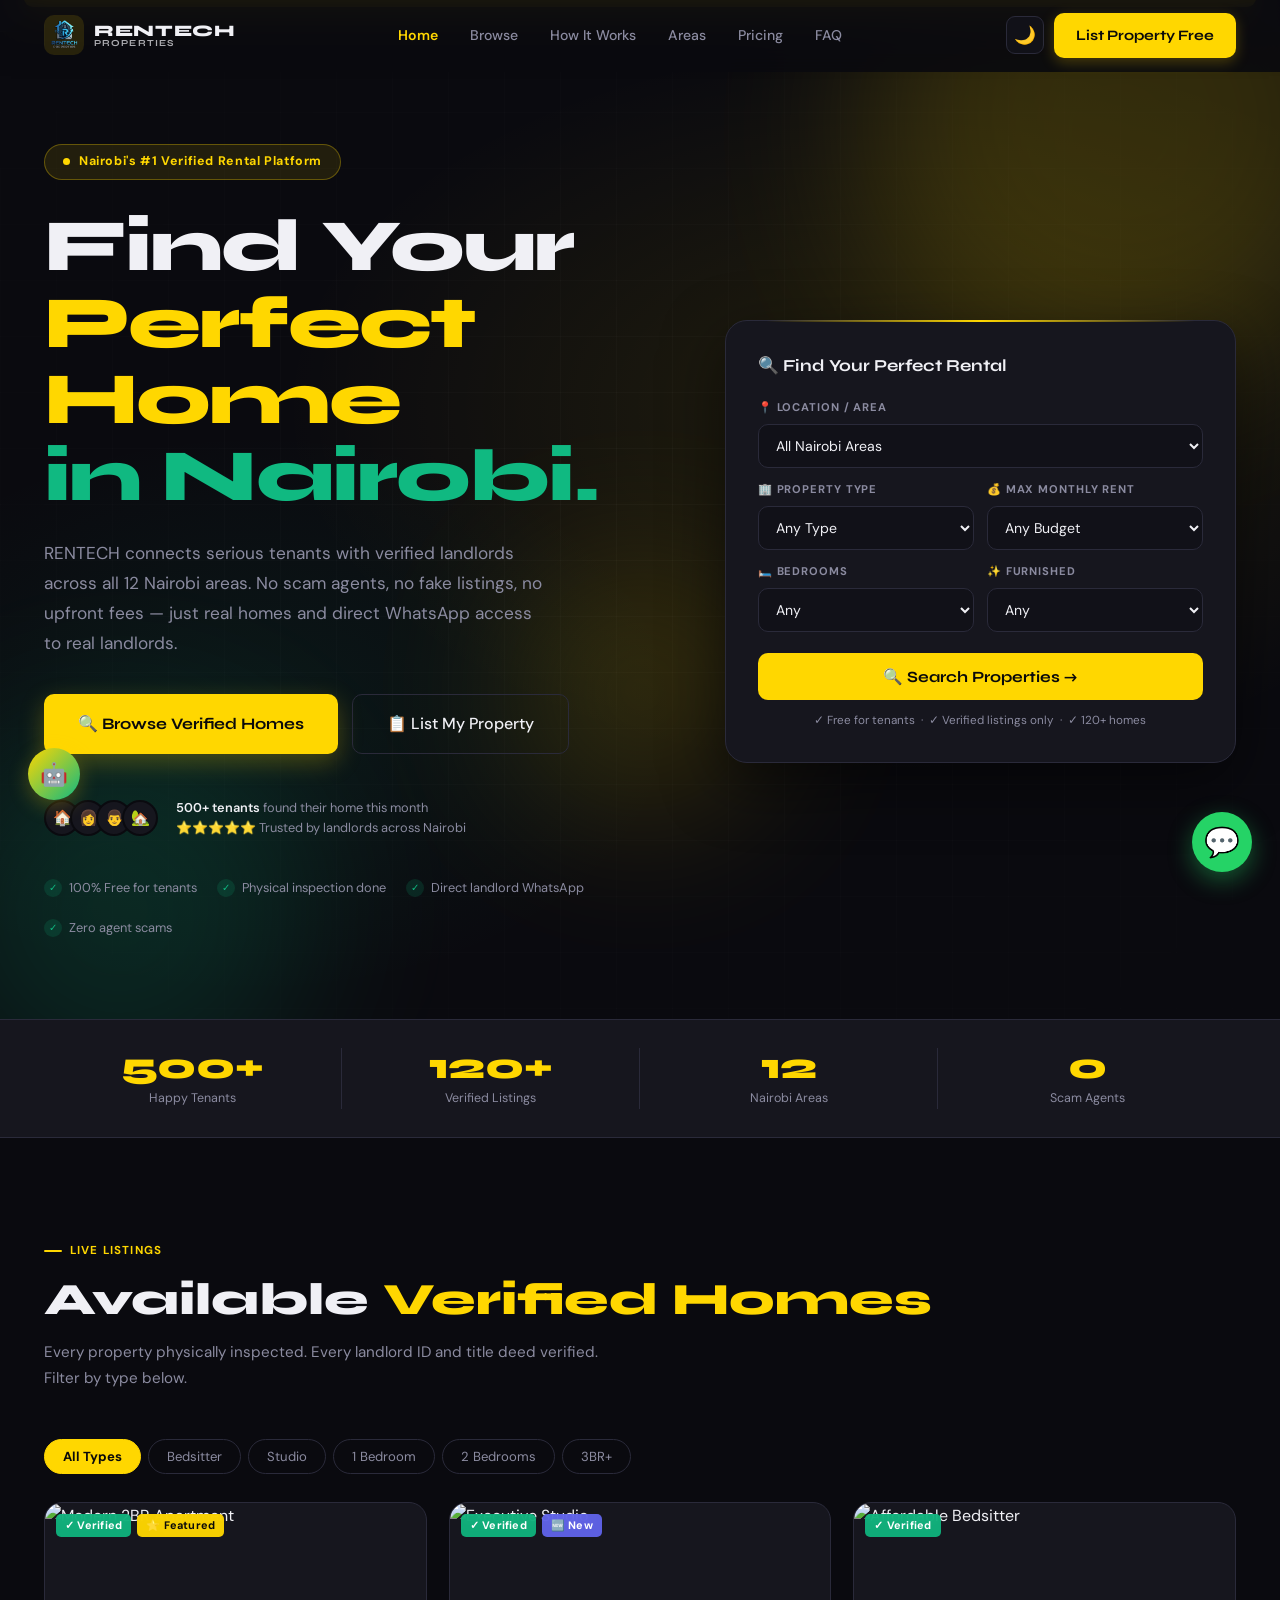
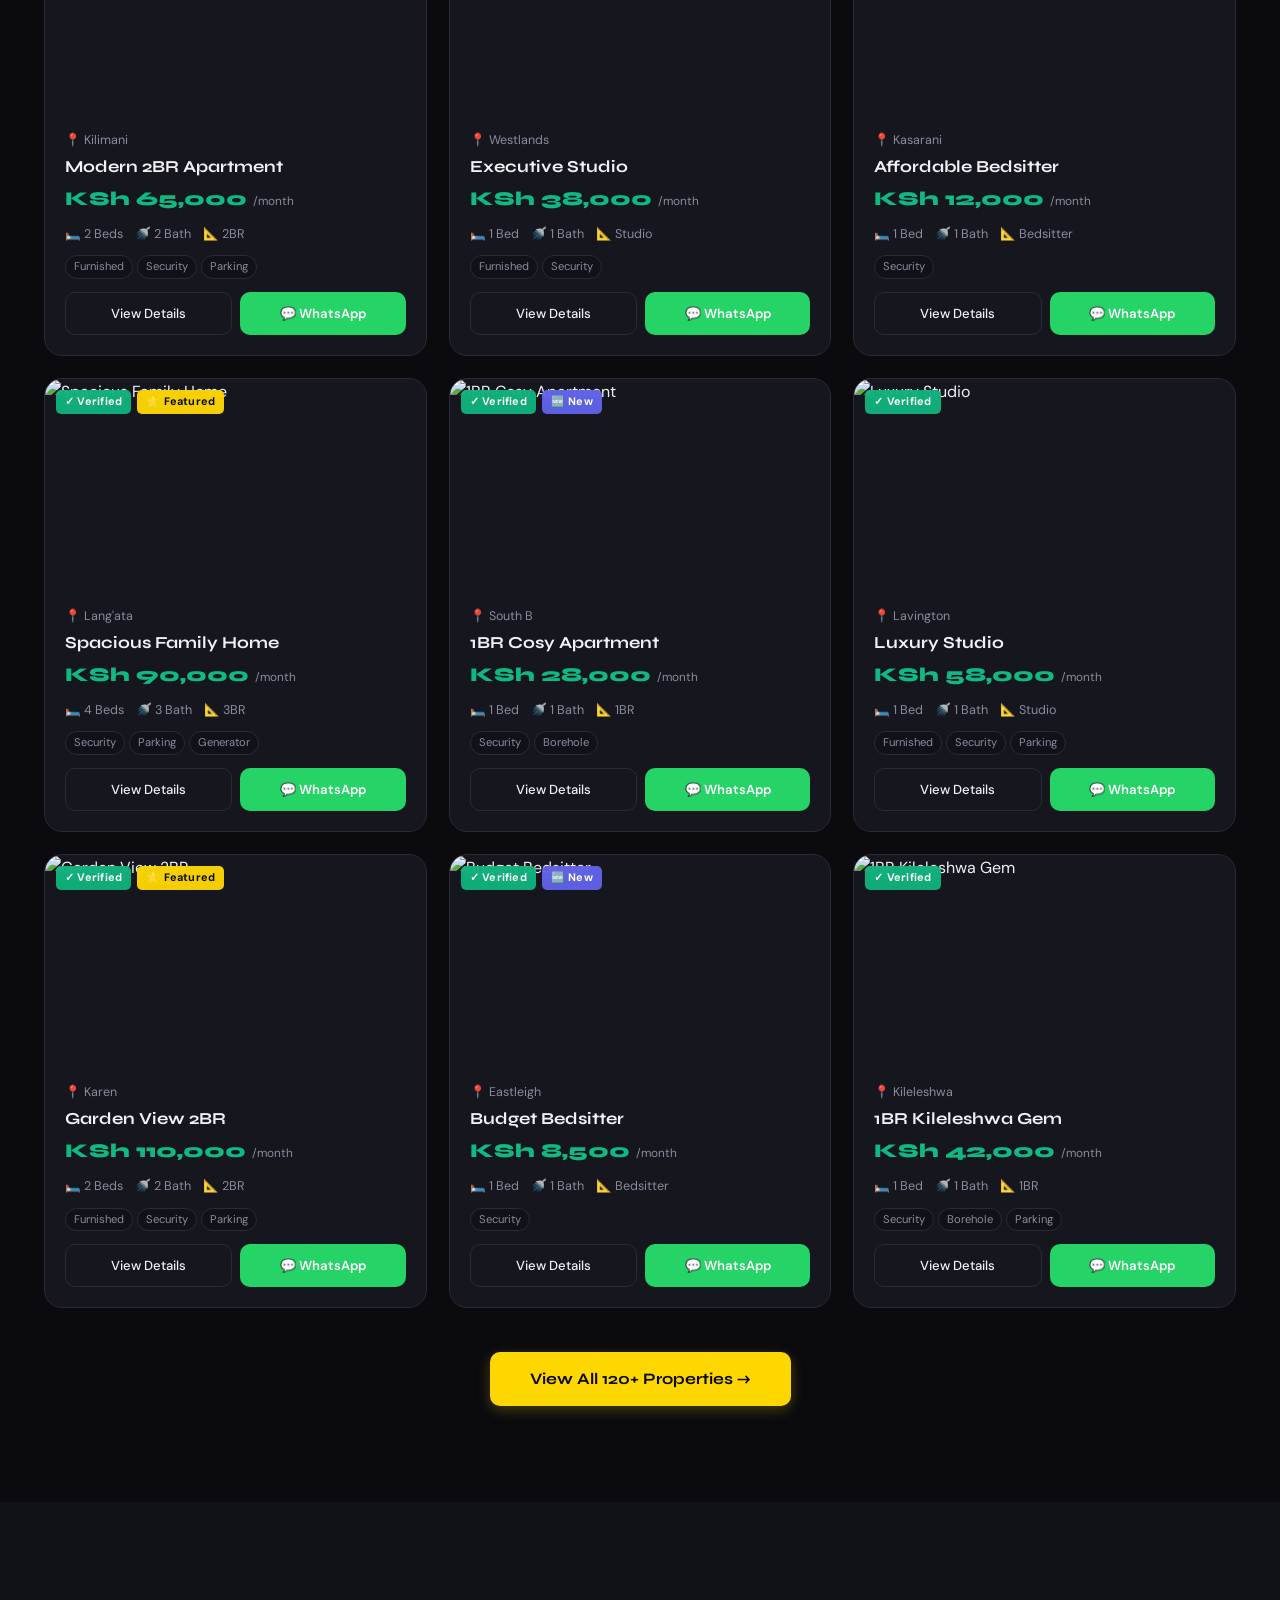
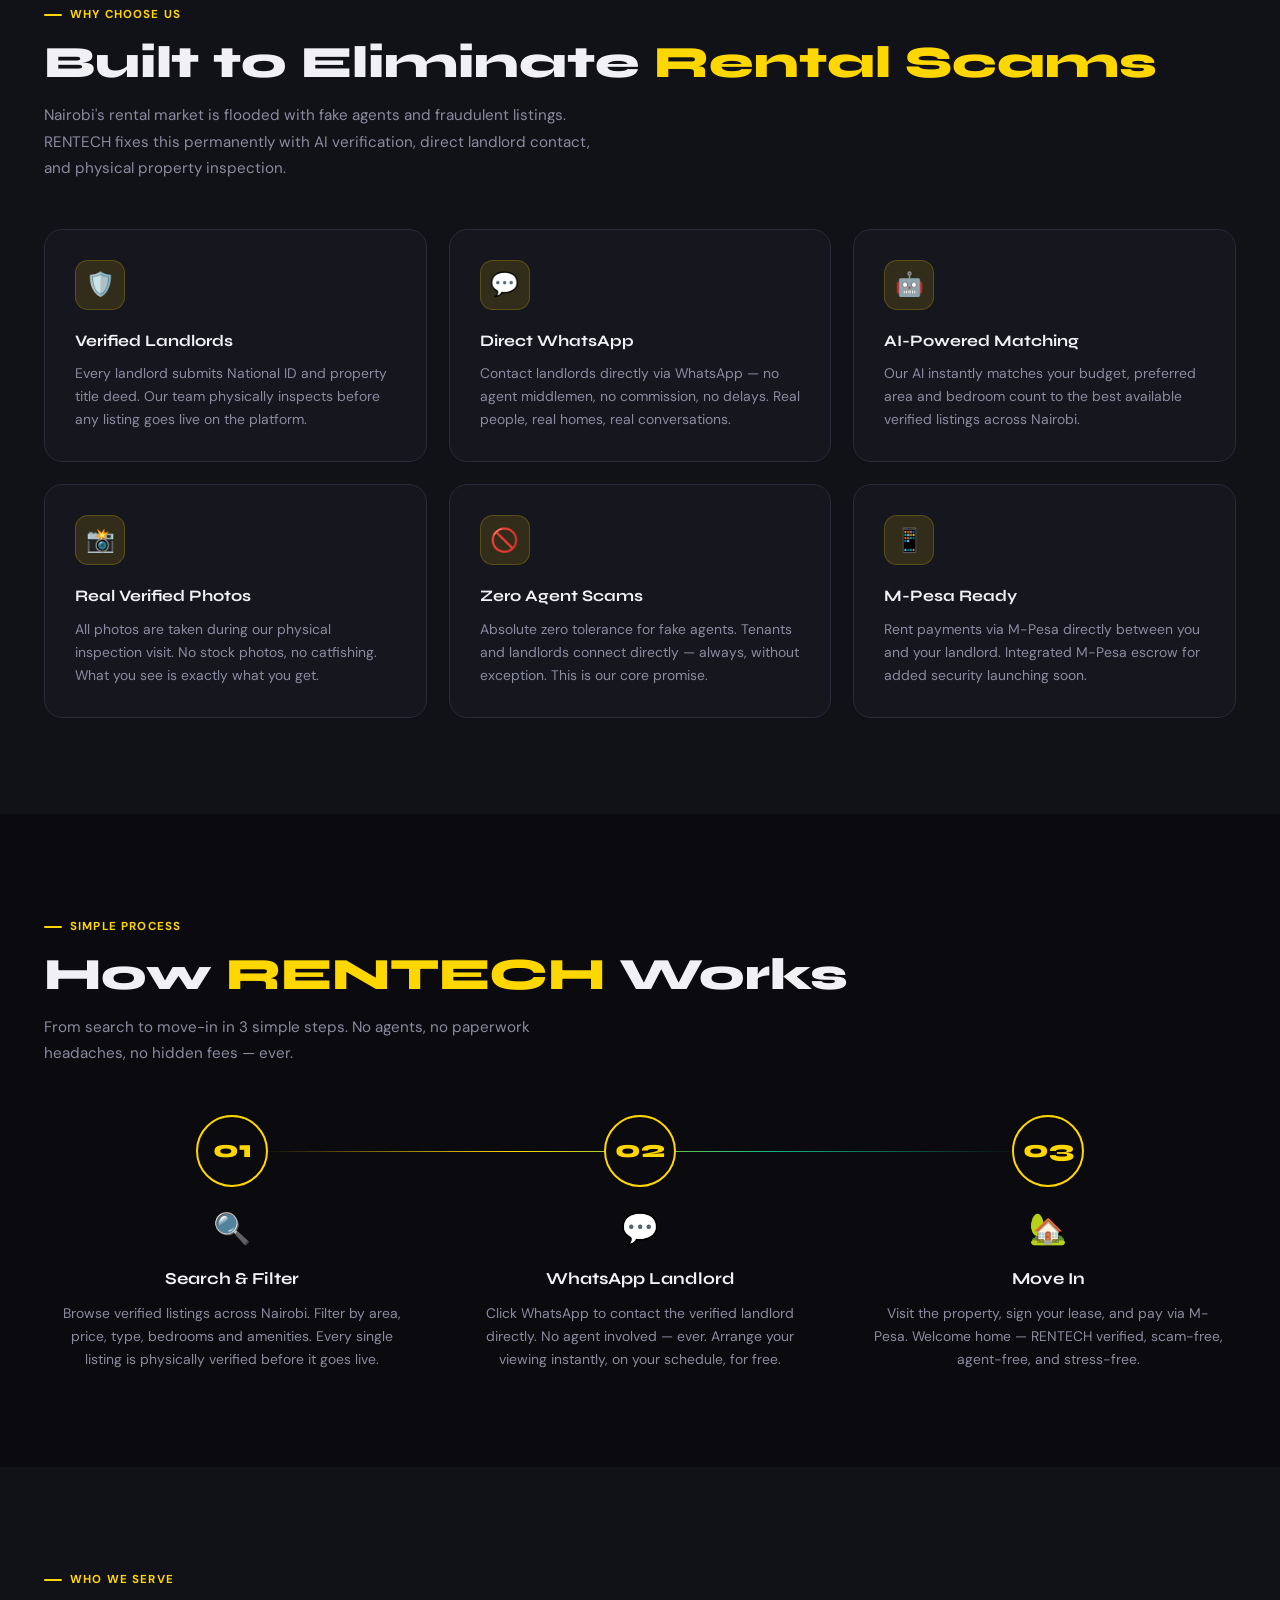
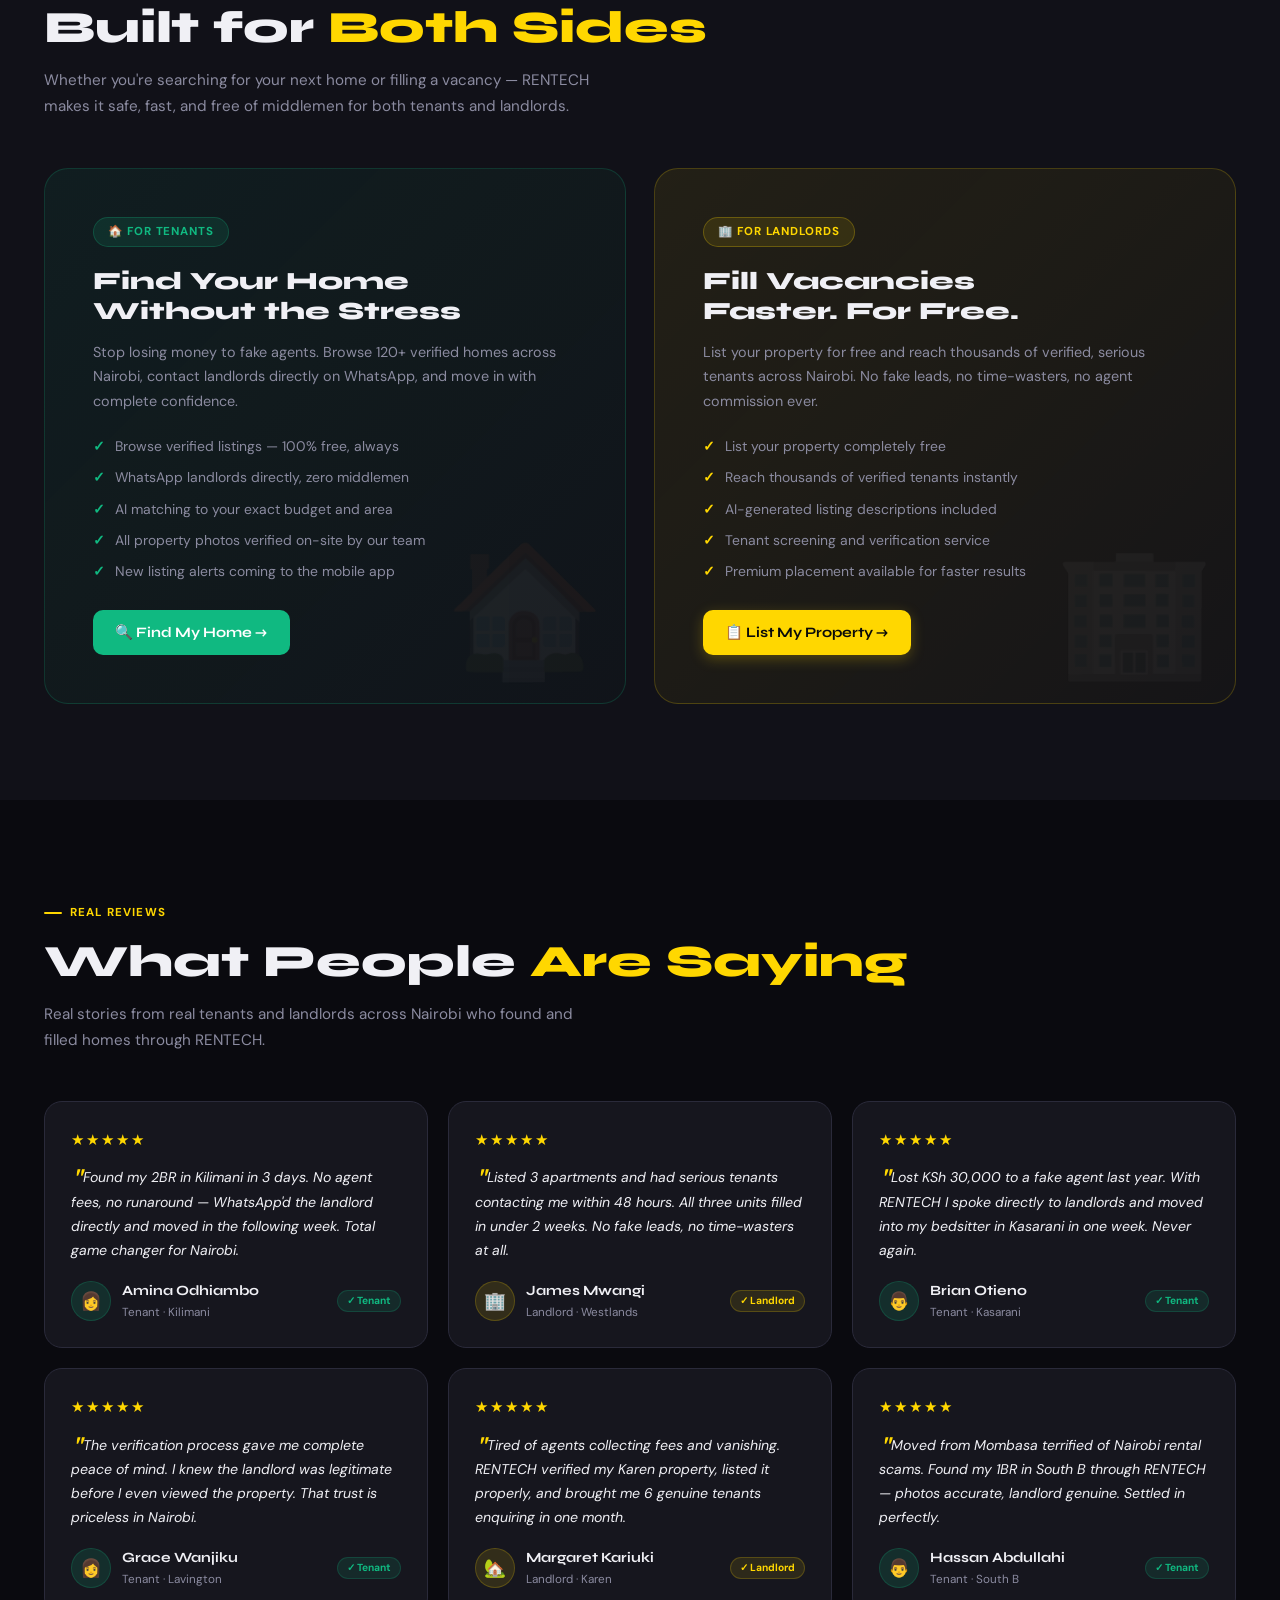
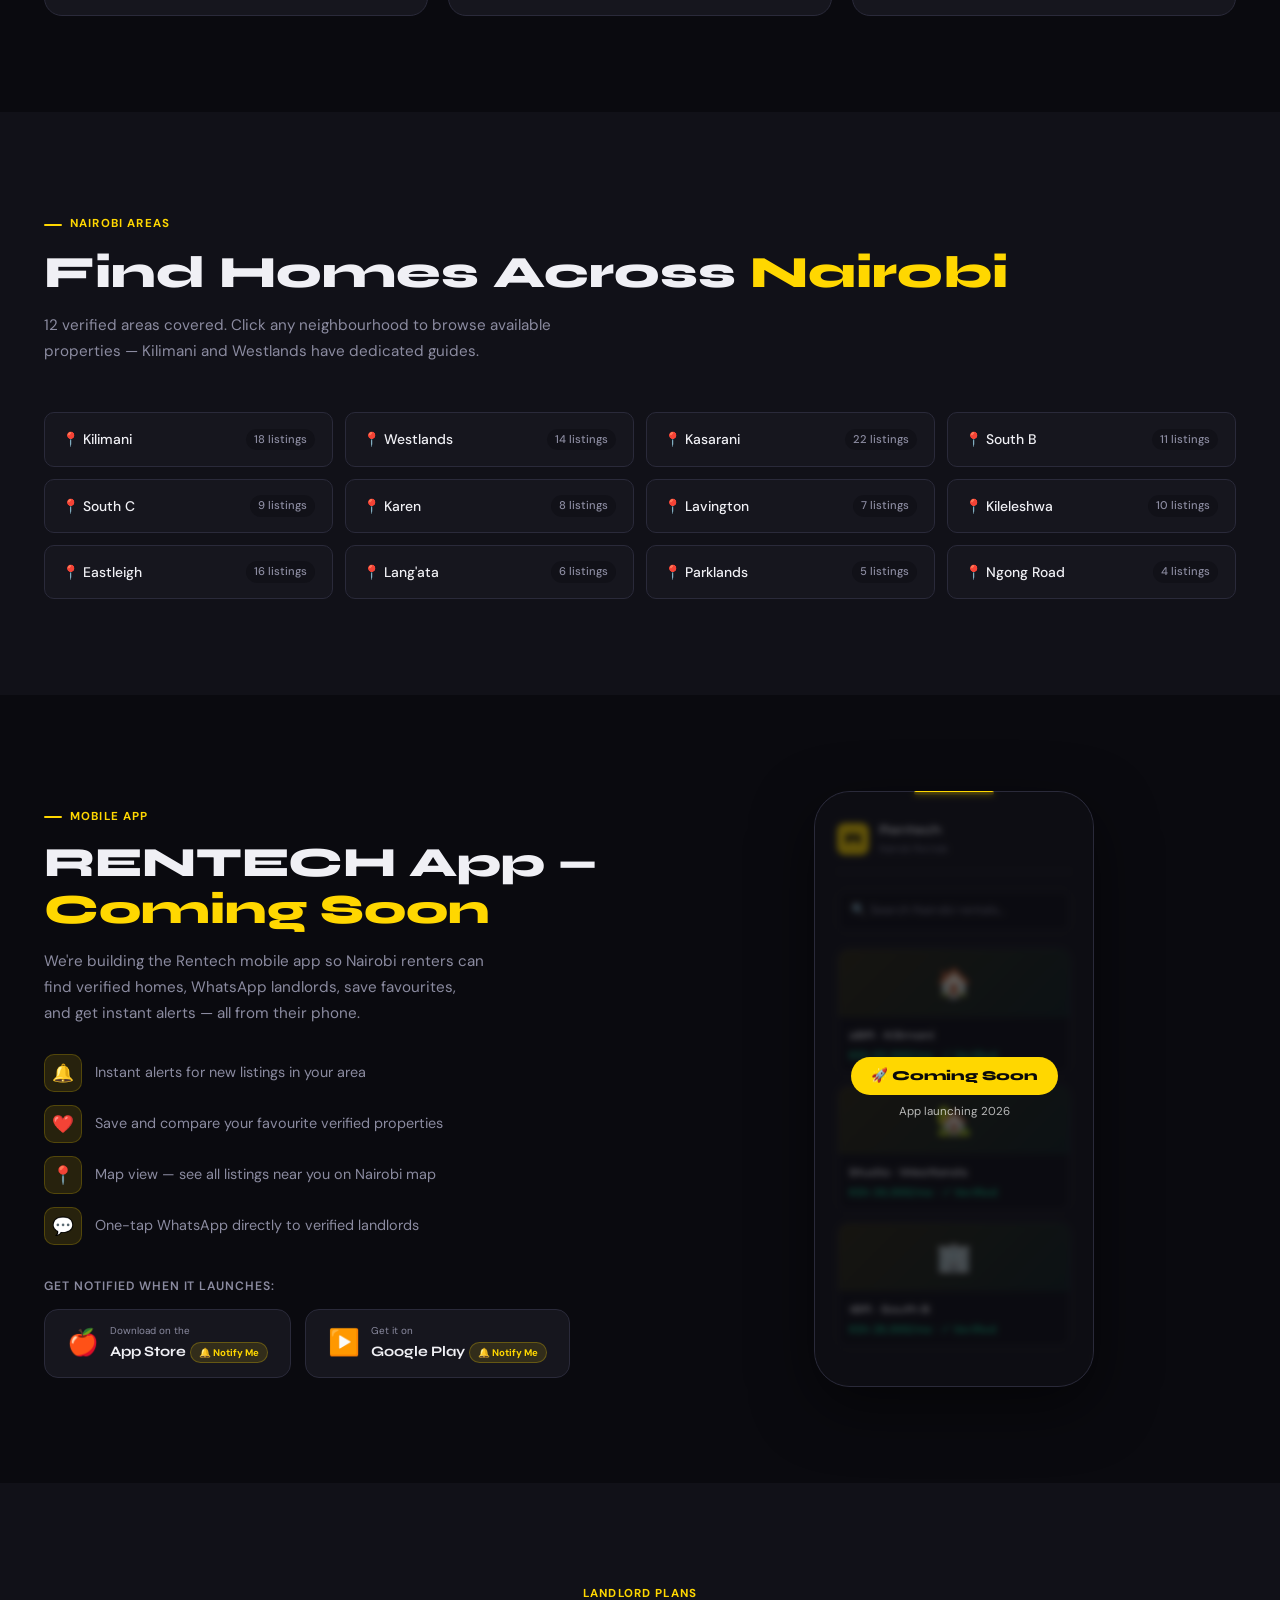
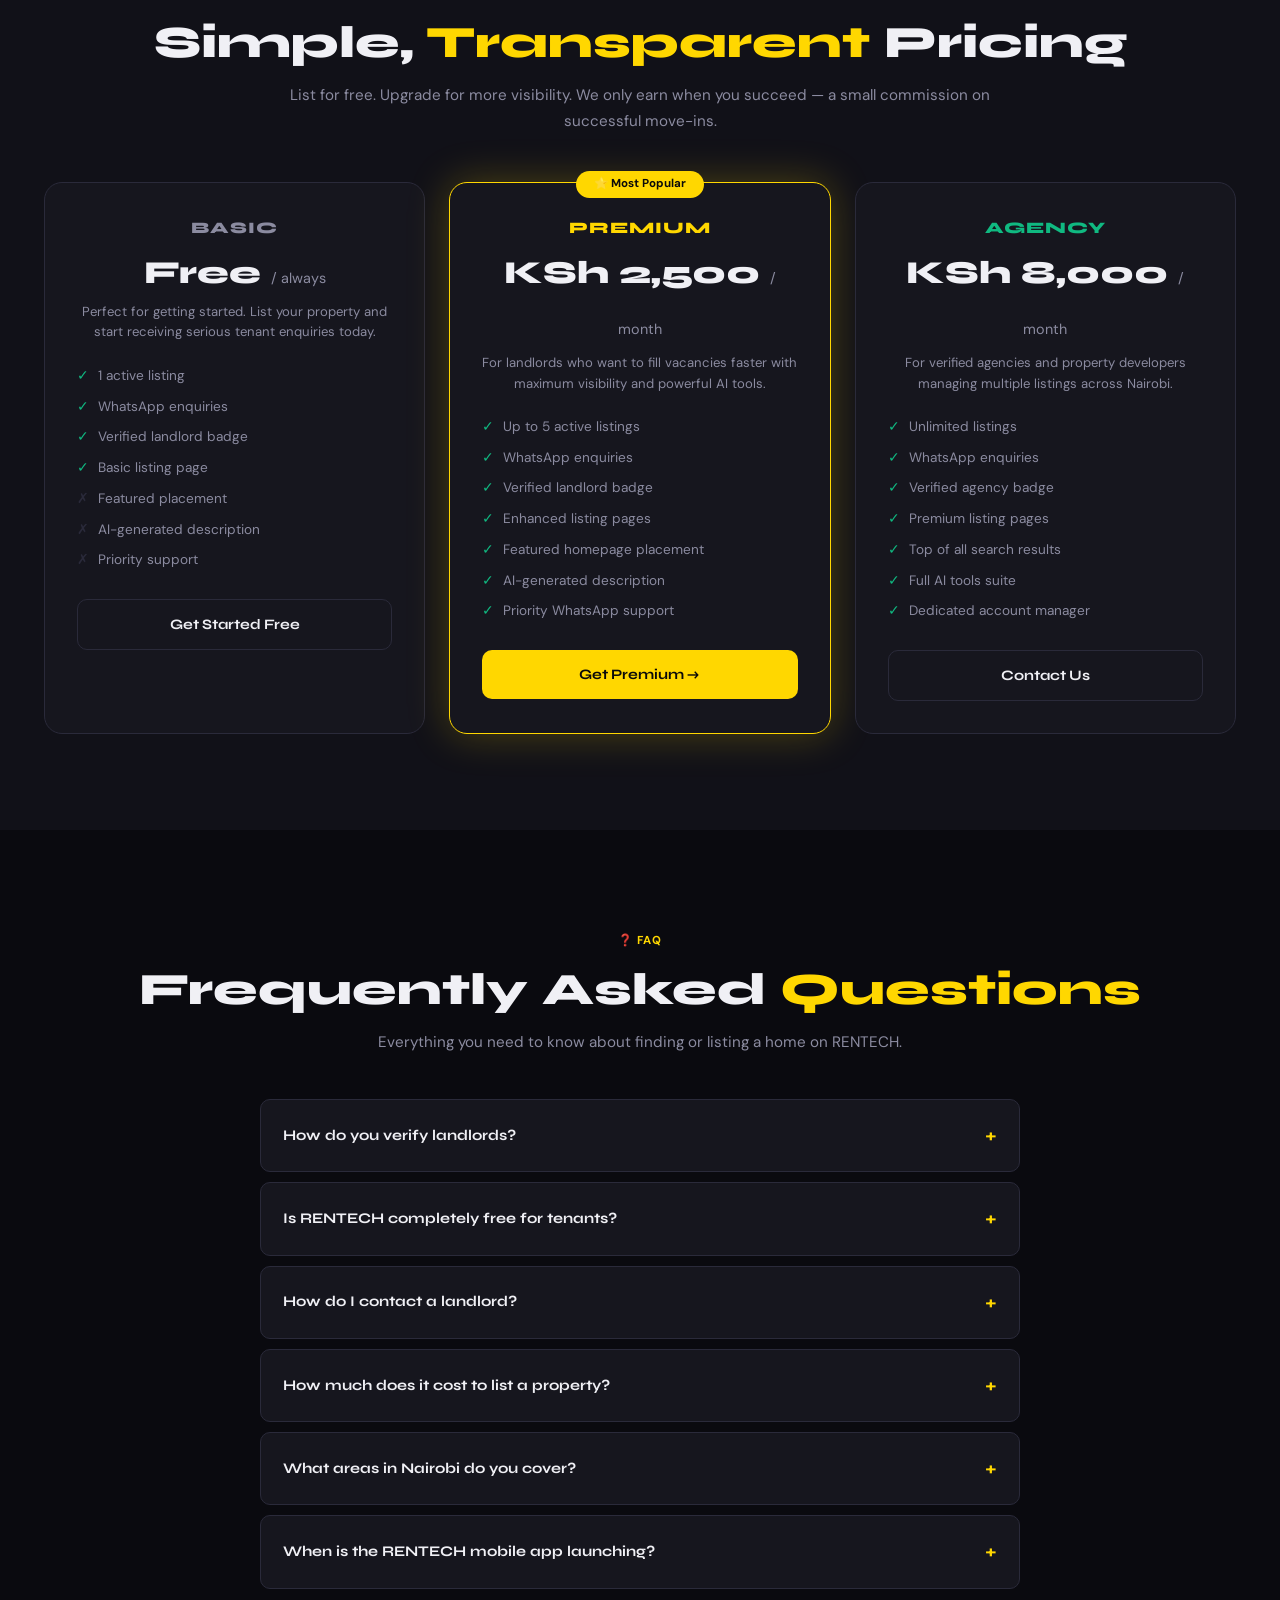
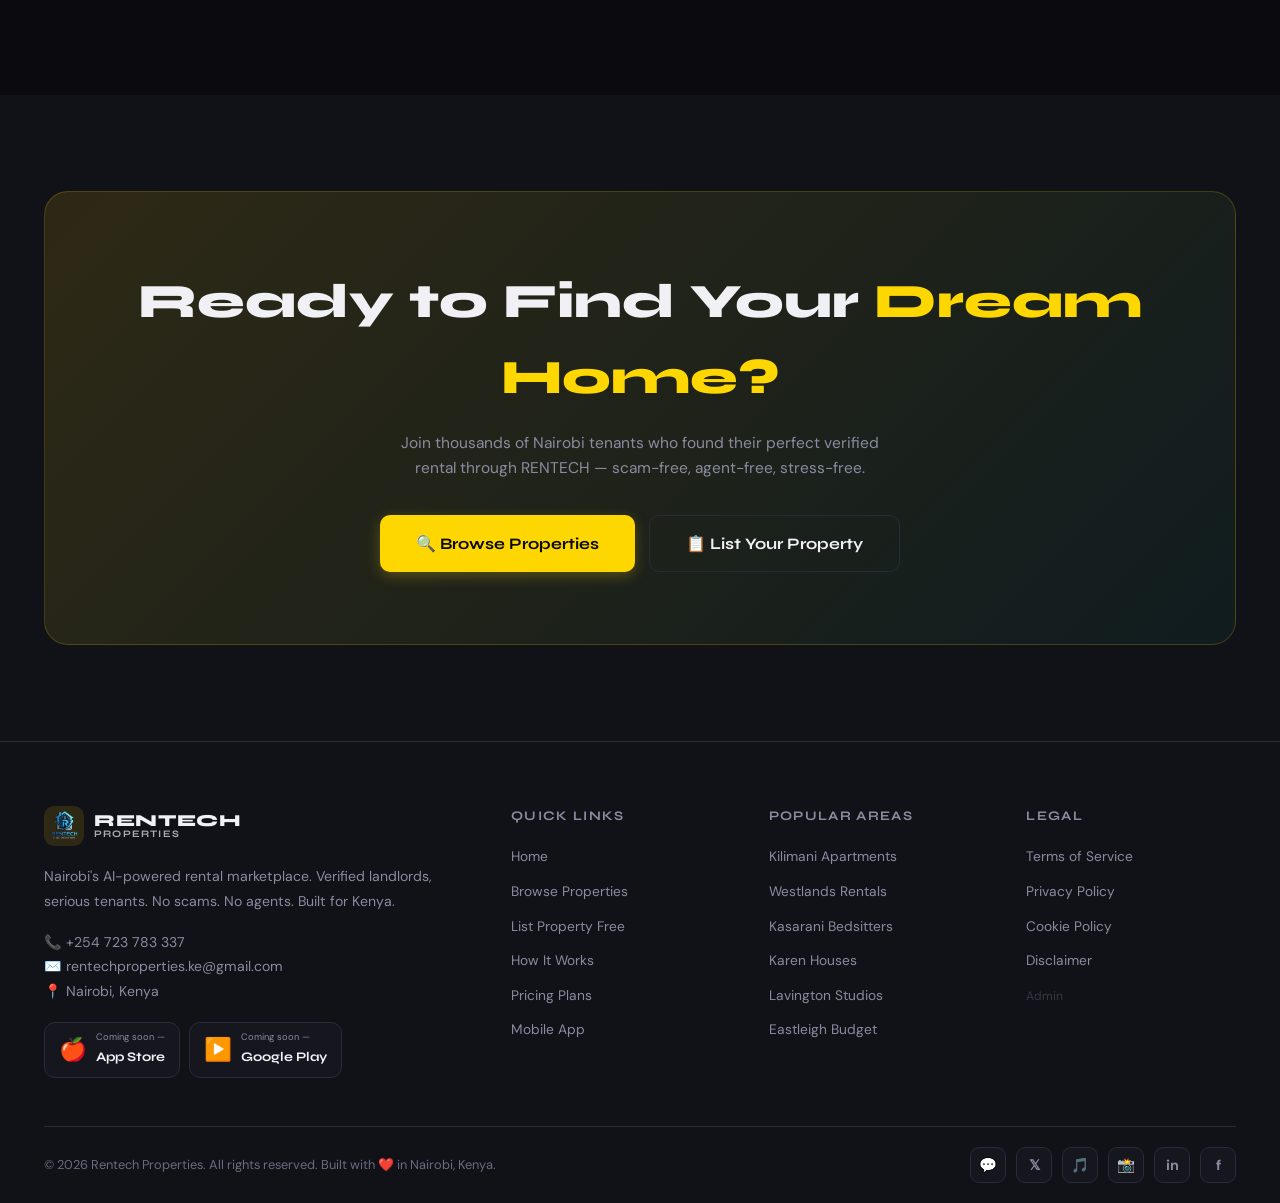
==== commit a6f8d69d: "LAUNCH - world-class homepage, fixed dark/light mode, fuller hero, all pages unified" ====
--- a/index.html
+++ b/index.html
@@ -4,285 +4,570 @@
 <meta charset="UTF-8">
 <meta name="viewport" content="width=device-width, initial-scale=1.0">
 <title>Rentech Properties | Verified Rentals in Nairobi – No Scams, No Agents</title>
-<meta name="description" content="Find verified rental homes in Nairobi. Kilimani, Westlands, Kasarani, Karen & more. Direct WhatsApp with landlords. No agents, no scams. 100% free for tenants.">
-<meta name="keywords" content="apartments Nairobi, rentals Kilimani, apartments Westlands, bedsitters Kasarani, houses Karen Nairobi, rental Nairobi no agent">
+<meta name="description" content="Find verified rental homes in Nairobi. Kilimani, Westlands, Kasarani, Karen & more. Direct WhatsApp contact with landlords. No agents, no scams. 100% free for tenants.">
+<meta name="keywords" content="apartments Nairobi, rentals Kilimani, apartments Westlands, bedsitters Kasarani, houses Karen Nairobi, rental Nairobi no agent scam">
 <meta property="og:title" content="Rentech Properties | Verified Rentals in Nairobi">
-<meta property="og:description" content="Find verified rental homes in Nairobi. No scams, no agents. Direct WhatsApp with landlords.">
+<meta property="og:description" content="Find verified rental homes across Nairobi. No scams. No agents. Direct WhatsApp with landlords. 100% free for tenants.">
 <meta property="og:image" content="https://rentech-properties.vercel.app/assets/logo.png">
 <meta property="og:url" content="https://rentech-properties.vercel.app">
+<meta property="og:type" content="website">
+<meta name="twitter:card" content="summary_large_image">
 <link rel="icon" href="favicon-32x32.png" type="image/png">
 <link rel="preconnect" href="https://fonts.googleapis.com">
 <link rel="preconnect" href="https://fonts.gstatic.com" crossorigin>
 <link href="https://fonts.googleapis.com/css2?family=Syne:wght@700;800&family=DM+Sans:wght@400;500;600&display=swap" rel="stylesheet">
 <link rel="stylesheet" href="css/styles.css">
+
 <style>
-/* ═══════════════════════════════════════
-   HERO
-═══════════════════════════════════════ */
-.hero{min-height:100vh;display:flex;align-items:center;position:relative;overflow:hidden;padding-top:80px;}
-.hero-bg{position:absolute;inset:0;background:radial-gradient(ellipse 80% 60% at 70% 40%,rgba(255,215,0,.09),transparent 60%),radial-gradient(ellipse 60% 50% at 20% 70%,rgba(16,185,129,.07),transparent 55%),var(--bg);z-index:0;}
-.hero-grid-pat{position:absolute;inset:0;background-image:linear-gradient(rgba(255,255,255,.02) 1px,transparent 1px),linear-gradient(90deg,rgba(255,255,255,.02) 1px,transparent 1px);background-size:56px 56px;mask-image:radial-gradient(ellipse 80% 80% at 50% 50%,#000,transparent);z-index:0;}
-.orb{position:absolute;border-radius:50%;filter:blur(80px);opacity:.15;animation:ofloat 9s ease-in-out infinite;z-index:0;pointer-events:none;}
-.o1{width:500px;height:500px;background:var(--gold);top:-120px;right:-80px;}
-.o2{width:360px;height:360px;background:var(--emerald);bottom:-80px;left:-60px;animation-delay:-3.5s;}
-.o3{width:240px;height:240px;background:var(--gold);top:55%;left:42%;animation-delay:-6s;}
-@keyframes ofloat{0%,100%{transform:translateY(0) scale(1);}50%{transform:translateY(-28px) scale(1.04);}}
-.hero-inner{position:relative;z-index:2;width:100%;}
-.hero-content{display:grid;grid-template-columns:1fr 1fr;gap:60px;align-items:center;padding:64px 0 80px;}
-.hero-badge{display:inline-flex;align-items:center;gap:8px;background:rgba(255,215,0,.1);border:1px solid rgba(255,215,0,.3);border-radius:100px;padding:7px 18px;font-size:.78rem;font-weight:700;color:var(--gold);margin-bottom:28px;letter-spacing:.05em;}
-.hdot{width:7px;height:7px;background:var(--gold);border-radius:50%;animation:hdp 2s ease-in-out infinite;}
-@keyframes hdp{0%,100%{opacity:1;transform:scale(1);}50%{opacity:.3;transform:scale(.6);}}
-.hero-h1{font-family:'Syne',sans-serif;font-size:clamp(2.6rem,5.5vw,4.4rem);font-weight:800;line-height:1.06;margin-bottom:24px;letter-spacing:-.025em;}
-.hero-h1 .hg{color:var(--gold);display:block;}
-.hero-h1 .he{color:var(--emerald);display:block;}
-.hero-sub{font-size:1.05rem;color:var(--muted);line-height:1.72;margin-bottom:36px;max-width:480px;}
-.hero-ctas{display:flex;gap:14px;flex-wrap:wrap;margin-bottom:44px;}
-.btn-hp{padding:15px 32px;background:var(--gold);color:#0a0a0a;border:none;border-radius:var(--radius);font-family:'Syne',sans-serif;font-size:.98rem;font-weight:700;text-decoration:none;display:inline-flex;align-items:center;gap:8px;transition:all .25s;box-shadow:0 8px 24px rgba(255,215,0,.3);}
-.btn-hp:hover{transform:translateY(-2px);box-shadow:0 14px 32px rgba(255,215,0,.45);}
-.btn-hs{padding:15px 32px;background:transparent;color:var(--text);border:1px solid var(--border);border-radius:var(--radius);font-family:'DM Sans',sans-serif;font-size:.98rem;font-weight:500;text-decoration:none;display:inline-flex;align-items:center;gap:8px;transition:all .25s;}
-.btn-hs:hover{border-color:var(--gold);color:var(--gold);}
-.hero-trust{display:flex;align-items:center;gap:18px;flex-wrap:wrap;}
-.t-avs{display:flex;}
-.t-av{width:36px;height:36px;border-radius:50%;border:2px solid var(--bg);background:var(--card);display:flex;align-items:center;justify-content:center;font-size:.95rem;margin-left:-10px;}
-.t-av:first-child{margin-left:0;}
-.t-txt{font-size:.8rem;color:var(--muted);line-height:1.55;}
-.t-txt strong{color:var(--text);font-weight:600;}
+/* ─── HERO ─────────────────────────────── */
+.hero {
+  min-height:100vh;
+  display:flex;
+  align-items:center;
+  position:relative;
+  overflow:hidden;
+  padding-top:72px;
+}
+.hero-bg {
+  position:absolute; inset:0;
+  background:
+    radial-gradient(ellipse 80% 60% at 70% 40%, rgba(255,215,0,.1) 0%, transparent 60%),
+    radial-gradient(ellipse 60% 50% at 20% 70%, rgba(16,185,129,.08) 0%, transparent 55%),
+    var(--bg);
+  z-index:0;
+}
+.hero-grid {
+  position:absolute; inset:0;
+  background-image:
+    linear-gradient(rgba(255,255,255,.022) 1px, transparent 1px),
+    linear-gradient(90deg, rgba(255,255,255,.022) 1px, transparent 1px);
+  background-size:56px 56px;
+  mask-image:radial-gradient(ellipse 80% 80% at 50% 50%, #000, transparent);
+  z-index:0;
+}
+.orb {
+  position:absolute;
+  border-radius:50%;
+  filter:blur(80px);
+  opacity:.16;
+  animation:orb-float 9s ease-in-out infinite;
+  z-index:0;
+  pointer-events:none;
+}
+.o1{width:520px;height:520px;background:var(--gold);top:-130px;right:-100px;}
+.o2{width:380px;height:380px;background:var(--emerald);bottom:-80px;left:-70px;animation-delay:-3.5s;}
+.o3{width:260px;height:260px;background:var(--gold);top:55%;left:40%;animation-delay:-6s;}
+@keyframes orb-float{0%,100%{transform:translateY(0) scale(1);}50%{transform:translateY(-30px) scale(1.05);}}
+
+.hero-inner { position:relative; z-index:2; width:100%; }
+.hero-content {
+  display:grid;
+  grid-template-columns:1.1fr .9fr;
+  gap:56px;
+  align-items:center;
+  padding:72px 0 80px;
+}
+
+/* Hero left */
+.hero-eyebrow {
+  display:inline-flex;
+  align-items:center;
+  gap:9px;
+  background:rgba(255,215,0,.1);
+  border:1px solid rgba(255,215,0,.3);
+  border-radius:100px;
+  padding:7px 18px;
+  font-size:.78rem;
+  font-weight:700;
+  color:var(--gold);
+  margin-bottom:28px;
+  letter-spacing:.05em;
+}
+.hero-dot {
+  width:7px; height:7px;
+  background:var(--gold);
+  border-radius:50%;
+  animation:dot-blink 2s ease-in-out infinite;
+  flex-shrink:0;
+}
+@keyframes dot-blink{0%,100%{opacity:1;transform:scale(1);}50%{opacity:.3;transform:scale(.6);}}
+
+.hero-h1 {
+  font-family:'Syne',sans-serif;
+  font-size:clamp(2.8rem,5.8vw,4.6rem);
+  font-weight:800;
+  line-height:1.04;
+  margin-bottom:24px;
+  letter-spacing:-.025em;
+}
+.hero-h1 .gold { color:var(--gold); display:block; }
+.hero-h1 .em   { color:var(--emerald); display:block; }
+
+.hero-sub {
+  font-size:1.08rem;
+  color:var(--muted);
+  line-height:1.74;
+  margin-bottom:36px;
+  max-width:500px;
+}
+
+.hero-ctas {
+  display:flex;
+  gap:14px;
+  flex-wrap:wrap;
+  margin-bottom:44px;
+}
+.hero-cta-primary {
+  padding:16px 34px;
+  background:var(--gold);
+  color:#0a0a0a;
+  border:none;
+  border-radius:var(--radius);
+  font-family:'Syne',sans-serif;
+  font-size:1rem;
+  font-weight:700;
+  text-decoration:none;
+  display:inline-flex;
+  align-items:center;
+  gap:9px;
+  transition:all .25s;
+  box-shadow:0 8px 24px var(--gold-glow);
+}
+.hero-cta-primary:hover { transform:translateY(-2px); box-shadow:0 14px 32px var(--gold-glow); }
+.hero-cta-secondary {
+  padding:16px 34px;
+  background:transparent;
+  color:var(--text);
+  border:1px solid var(--border);
+  border-radius:var(--radius);
+  font-family:'DM Sans',sans-serif;
+  font-size:1rem;
+  font-weight:500;
+  text-decoration:none;
+  display:inline-flex;
+  align-items:center;
+  gap:9px;
+  transition:all .25s;
+}
+.hero-cta-secondary:hover { border-color:var(--gold); color:var(--gold); }
+
+.hero-proof {
+  display:flex;
+  align-items:center;
+  gap:18px;
+  flex-wrap:wrap;
+  margin-bottom:40px;
+}
+.proof-avs { display:flex; }
+.proof-av {
+  width:36px; height:36px;
+  border-radius:50%;
+  border:2px solid var(--bg);
+  background:var(--card);
+  display:flex; align-items:center; justify-content:center;
+  font-size:.95rem;
+  margin-left:-10px;
+}
+.proof-av:first-child { margin-left:0; }
+.proof-txt { font-size:.8rem; color:var(--muted); line-height:1.55; }
+.proof-txt strong { color:var(--text); font-weight:600; }
+
+/* Hero trust strip */
+.hero-trust-strip {
+  display:flex;
+  gap:20px;
+  flex-wrap:wrap;
+}
+.hts-item {
+  display:flex;
+  align-items:center;
+  gap:7px;
+  font-size:.8rem;
+  color:var(--muted);
+}
+.hts-check {
+  width:18px; height:18px;
+  border-radius:50%;
+  background:rgba(16,185,129,.15);
+  display:flex; align-items:center; justify-content:center;
+  font-size:.65rem;
+  color:var(--emerald);
+  flex-shrink:0;
+}
 
 /* Search Card */
-.sc{background:var(--card);border:1px solid var(--border);border-radius:22px;padding:32px;width:100%;max-width:430px;box-shadow:0 24px 60px rgba(0,0,0,.3);position:relative;}
-.sc::before{content:'';position:absolute;top:-1px;left:40px;right:40px;height:2px;background:linear-gradient(90deg,transparent,var(--gold),transparent);}
-.sc-title{font-family:'Syne',sans-serif;font-size:1.05rem;font-weight:700;margin-bottom:20px;}
-.sc-f{margin-bottom:13px;}
-.sc-f label{display:block;font-size:.7rem;font-weight:700;text-transform:uppercase;letter-spacing:.08em;color:var(--muted);margin-bottom:7px;}
-.sc-f select{width:100%;padding:11px 13px;background:var(--bg-2);border:1px solid var(--border);color:var(--text);border-radius:var(--radius);font-family:'DM Sans',sans-serif;font-size:.88rem;outline:none;transition:border-color .2s;box-sizing:border-box;}
-.sc-f select:focus{border-color:var(--gold);}
-.sc-row{display:grid;grid-template-columns:1fr 1fr;gap:13px;}
-.btn-sc{width:100%;padding:14px;background:var(--gold);color:#0a0a0a;border:none;border-radius:var(--radius);font-family:'Syne',sans-serif;font-size:.98rem;font-weight:700;cursor:pointer;margin-top:8px;transition:all .2s;display:flex;align-items:center;justify-content:center;gap:8px;}
-.btn-sc:hover{box-shadow:0 8px 20px rgba(255,215,0,.35);transform:translateY(-1px);}
-.sc-note{text-align:center;margin-top:11px;font-size:.74rem;color:var(--muted);}
-
-/* Stats Strip */
-.stats-strip{background:var(--card);border-top:1px solid var(--border);border-bottom:1px solid var(--border);padding:28px 0;}
-.stats-grid{display:grid;grid-template-columns:repeat(4,1fr);}
-.stat-item{text-align:center;padding:0 20px;border-right:1px solid var(--border);}
-.stat-item:last-child{border-right:none;}
-.stat-num{font-family:'Syne',sans-serif;font-size:2.2rem;font-weight:800;color:var(--gold);line-height:1;margin-bottom:5px;}
-.stat-lbl{font-size:.78rem;color:var(--muted);}
-
-/* Sections */
-.sec{padding:96px 0;}
-.sec-alt{padding:96px 0;background:var(--bg-2);}
-.sec-tag{display:inline-flex;align-items:center;gap:8px;font-size:.72rem;font-weight:700;text-transform:uppercase;letter-spacing:.1em;color:var(--gold);margin-bottom:14px;}
-.sec-tag::before{content:'';width:18px;height:2px;background:var(--gold);border-radius:1px;}
-.sec-h{font-family:'Syne',sans-serif;font-size:clamp(1.8rem,4vw,2.8rem);font-weight:800;line-height:1.12;margin-bottom:14px;}
-.sec-h span{color:var(--gold);}
-.sec-p{color:var(--muted);font-size:.95rem;line-height:1.72;max-width:560px;margin-bottom:48px;}
-
-/* Listing Tabs */
-.ltabs{display:flex;gap:7px;margin-bottom:28px;flex-wrap:wrap;}
-.ltab{padding:8px 18px;border-radius:100px;border:1px solid var(--border);background:transparent;color:var(--muted);font-family:'DM Sans',sans-serif;font-size:.82rem;cursor:pointer;transition:all .18s;}
-.ltab:hover{border-color:var(--gold);color:var(--gold);}
-.ltab.active{background:var(--gold);border-color:var(--gold);color:#0a0a0a;font-weight:700;}
-.listings-grid{display:grid;grid-template-columns:repeat(auto-fill,minmax(295px,1fr));gap:22px;margin-bottom:44px;}
-
-/* Property Card */
-.prop-card{background:var(--card);border:1px solid var(--border);border-radius:var(--radius-lg);overflow:hidden;transition:transform .28s,border-color .28s,box-shadow .28s;display:flex;flex-direction:column;}
-.prop-card:hover{transform:translateY(-6px);border-color:var(--gold);box-shadow:0 12px 36px rgba(255,215,0,.1);}
-.pc-img{position:relative;height:205px;overflow:hidden;flex-shrink:0;}
-.pc-img img{width:100%;height:100%;object-fit:cover;transition:transform .45s;}
-.prop-card:hover .pc-img img{transform:scale(1.06);}
-.pc-badges{position:absolute;top:11px;left:11px;display:flex;gap:6px;}
-.bdg{padding:3px 9px;border-radius:5px;font-size:.68rem;font-weight:700;backdrop-filter:blur(6px);}
-.bdg-v{background:rgba(16,185,129,.92);color:#fff;}
-.bdg-f{background:rgba(255,215,0,.96);color:#0a0a0a;}
-.bdg-n{background:rgba(99,102,241,.92);color:#fff;}
-.pc-body{padding:18px 20px 20px;flex:1;display:flex;flex-direction:column;}
-.pc-loc{font-size:.78rem;color:var(--muted);margin-bottom:6px;}
-.pc-title{font-family:'Syne',sans-serif;font-weight:700;font-size:1.07rem;margin-bottom:5px;line-height:1.3;}
-.pc-price{font-family:'Syne',sans-serif;font-weight:800;font-size:1.25rem;color:var(--emerald);margin-bottom:10px;}
-.pc-price em{font-style:normal;font-family:'DM Sans',sans-serif;font-weight:400;font-size:.75rem;color:var(--muted);}
-.pc-specs{display:flex;gap:12px;color:var(--muted);font-size:.8rem;margin-bottom:11px;flex-wrap:wrap;}
-.pc-tags{display:flex;flex-wrap:wrap;gap:4px;margin-bottom:13px;}
-.ptag{font-size:.7rem;padding:2px 8px;background:var(--bg-2);border:1px solid var(--border);border-radius:100px;color:var(--muted);}
-.pc-actions{display:flex;gap:8px;margin-top:auto;}
-.btn-det{flex:1;padding:9px;background:transparent;border:1px solid var(--border);color:var(--text);border-radius:var(--radius);text-decoration:none;font-size:.82rem;text-align:center;font-family:'DM Sans',sans-serif;font-weight:500;transition:all .18s;}
-.btn-det:hover{border-color:var(--gold);color:var(--gold);}
-.btn-wa{flex:1;padding:9px;background:#25D366;color:#fff;border:none;border-radius:var(--radius);text-decoration:none;font-size:.82rem;text-align:center;font-family:'DM Sans',sans-serif;font-weight:600;transition:all .18s;display:flex;align-items:center;justify-content:center;gap:4px;}
-.btn-wa:hover{background:#128C7E;}
-
-/* Features */
-.feat-grid{display:grid;grid-template-columns:repeat(3,1fr);gap:22px;}
-.feat-card{background:var(--card);border:1px solid var(--border);border-radius:var(--radius-lg);padding:30px;transition:all .3s;position:relative;overflow:hidden;}
-.feat-card::after{content:'';position:absolute;bottom:0;left:0;right:0;height:3px;background:linear-gradient(90deg,var(--gold),var(--emerald));transform:scaleX(0);transform-origin:left;transition:transform .35s;}
-.feat-card:hover{border-color:var(--gold);transform:translateY(-4px);box-shadow:0 12px 30px rgba(255,215,0,.07);}
-.feat-card:hover::after{transform:scaleX(1);}
-.feat-icon{width:50px;height:50px;border-radius:13px;background:rgba(255,215,0,.1);border:1px solid rgba(255,215,0,.2);display:flex;align-items:center;justify-content:center;font-size:1.45rem;margin-bottom:18px;}
-.feat-title{font-family:'Syne',sans-serif;font-weight:700;font-size:1rem;margin-bottom:9px;}
-.feat-desc{color:var(--muted);font-size:.87rem;line-height:1.65;}
-
-/* Steps */
-.steps-grid{display:grid;grid-template-columns:repeat(3,1fr);gap:32px;position:relative;}
-.steps-grid::before{content:'';position:absolute;top:36px;left:18%;right:18%;height:1px;background:linear-gradient(90deg,transparent,var(--gold),var(--emerald),transparent);}
-.step-card{text-align:center;padding:0 12px;}
-.step-num{width:72px;height:72px;border-radius:50%;border:2px solid var(--gold);display:flex;align-items:center;justify-content:center;margin:0 auto 18px;font-family:'Syne',sans-serif;font-size:1.5rem;font-weight:800;color:var(--gold);background:var(--bg);position:relative;z-index:1;}
-.step-ico{font-size:1.9rem;margin-bottom:13px;}
-.step-title{font-family:'Syne',sans-serif;font-weight:700;font-size:1.05rem;margin-bottom:9px;}
-.step-desc{color:var(--muted);font-size:.87rem;line-height:1.65;}
-
-/* Audience */
-.audience-grid{display:grid;grid-template-columns:1fr 1fr;gap:28px;}
-.aud-card{border-radius:24px;padding:48px;position:relative;overflow:hidden;}
-.aud-tenant{background:linear-gradient(135deg,rgba(16,185,129,.08),rgba(16,185,129,.02));border:1px solid rgba(16,185,129,.2);}
-.aud-landlord{background:linear-gradient(135deg,rgba(255,215,0,.08),rgba(255,215,0,.02));border:1px solid rgba(255,215,0,.2);}
-.aud-badge{display:inline-flex;align-items:center;gap:7px;padding:5px 14px;border-radius:100px;font-size:.72rem;font-weight:700;text-transform:uppercase;letter-spacing:.08em;margin-bottom:20px;}
-.aud-tenant .aud-badge{background:rgba(16,185,129,.12);color:var(--emerald);border:1px solid rgba(16,185,129,.25);}
-.aud-landlord .aud-badge{background:rgba(255,215,0,.1);color:var(--gold);border:1px solid rgba(255,215,0,.25);}
-.aud-title{font-family:'Syne',sans-serif;font-size:1.55rem;font-weight:800;margin-bottom:13px;line-height:1.2;}
-.aud-desc{color:var(--muted);font-size:.9rem;line-height:1.7;margin-bottom:22px;}
-.aud-list{list-style:none;padding:0;margin:0 0 28px;display:flex;flex-direction:column;gap:9px;}
-.aud-list li{display:flex;align-items:center;gap:10px;font-size:.87rem;color:var(--muted);}
-.aud-list li::before{content:'✓';font-weight:700;flex-shrink:0;}
-.aud-tenant .aud-list li::before{color:var(--emerald);}
-.aud-landlord .aud-list li::before{color:var(--gold);}
-.btn-t{padding:13px 28px;background:var(--emerald);color:#fff;border:none;border-radius:var(--radius);font-family:'Syne',sans-serif;font-size:.95rem;font-weight:700;text-decoration:none;display:inline-flex;align-items:center;gap:8px;transition:all .2s;}
-.btn-t:hover{background:#059669;transform:translateY(-2px);}
-.btn-l{padding:13px 28px;background:var(--gold);color:#0a0a0a;border:none;border-radius:var(--radius);font-family:'Syne',sans-serif;font-size:.95rem;font-weight:700;text-decoration:none;display:inline-flex;align-items:center;gap:8px;transition:all .2s;}
-.btn-l:hover{box-shadow:0 8px 20px rgba(255,215,0,.35);transform:translateY(-2px);}
-.aud-bg-emoji{position:absolute;bottom:-10px;right:20px;font-size:8rem;opacity:.05;pointer-events:none;}
-
-/* Testimonials */
-.testi-grid{display:grid;grid-template-columns:repeat(3,1fr);gap:20px;}
-.testi-card{background:var(--card);border:1px solid var(--border);border-radius:var(--radius-lg);padding:26px;transition:border-color .2s,transform .2s;}
-.testi-card:hover{border-color:var(--gold);transform:translateY(-3px);}
-.testi-stars{color:var(--gold);font-size:.95rem;letter-spacing:2px;margin-bottom:13px;}
-.testi-quote{font-size:.88rem;color:var(--text);line-height:1.72;margin-bottom:18px;font-style:italic;}
-.testi-quote::before{content:'"';font-family:'Syne',sans-serif;font-size:2rem;color:var(--gold);line-height:0;vertical-align:-.5rem;margin-right:2px;}
-.testi-person{display:flex;align-items:center;gap:11px;}
-.testi-av{width:40px;height:40px;border-radius:50%;display:flex;align-items:center;justify-content:center;font-size:1.1rem;flex-shrink:0;}
-.tav-t{background:rgba(16,185,129,.15);border:1px solid rgba(16,185,129,.2);}
-.tav-l{background:rgba(255,215,0,.12);border:1px solid rgba(255,215,0,.2);}
-.testi-name{font-family:'Syne',sans-serif;font-weight:700;font-size:.88rem;}
-.testi-role{font-size:.73rem;color:var(--muted);}
-.testi-tag{margin-left:auto;padding:2px 9px;border-radius:100px;font-size:.64rem;font-weight:700;}
-.ttag-t{background:rgba(16,185,129,.12);color:var(--emerald);border:1px solid rgba(16,185,129,.2);}
-.ttag-l{background:rgba(255,215,0,.1);color:var(--gold);border:1px solid rgba(255,215,0,.2);}
-
-/* Areas */
-.areas-grid{display:grid;grid-template-columns:repeat(4,1fr);gap:12px;}
-.area-chip{background:var(--card);border:1px solid var(--border);border-radius:var(--radius);padding:15px 17px;text-decoration:none;color:var(--text);display:flex;justify-content:space-between;align-items:center;font-size:.87rem;font-weight:500;transition:all .2s;}
-.area-chip:hover{border-color:var(--gold);color:var(--gold);background:rgba(255,215,0,.04);}
-.acnt{font-size:.7rem;color:var(--muted);background:var(--bg-2);padding:2px 8px;border-radius:100px;}
-
-/* ═══ APP DOWNLOAD SECTION ═══ */
-.app-section{padding:96px 0;background:var(--bg-2);}
-.app-inner{display:grid;grid-template-columns:1fr 1fr;gap:64px;align-items:center;}
-.app-left .sec-tag{margin-bottom:14px;}
-.app-h{font-family:'Syne',sans-serif;font-size:clamp(1.8rem,3.5vw,2.6rem);font-weight:800;line-height:1.12;margin-bottom:14px;}
-.app-h span{color:var(--gold);}
-.app-p{color:var(--muted);font-size:.95rem;line-height:1.72;margin-bottom:32px;max-width:440px;}
-.app-features{display:flex;flex-direction:column;gap:14px;margin-bottom:36px;}
-.app-feat{display:flex;align-items:center;gap:14px;font-size:.9rem;color:var(--muted);}
-.app-feat-ico{width:38px;height:38px;border-radius:10px;background:rgba(255,215,0,.1);border:1px solid rgba(255,215,0,.2);display:flex;align-items:center;justify-content:center;font-size:1.1rem;flex-shrink:0;}
-.app-badges{display:flex;gap:14px;flex-wrap:wrap;}
-.app-badge{display:flex;align-items:center;gap:11px;padding:13px 22px;border-radius:14px;text-decoration:none;transition:all .25s;border:1px solid;min-width:160px;}
-.app-badge-ios{background:rgba(255,255,255,.06);border-color:rgba(255,255,255,.15);color:var(--text);}
-.app-badge-ios:hover{background:rgba(255,255,255,.1);border-color:rgba(255,255,255,.3);}
-.app-badge-android{background:rgba(255,215,0,.08);border-color:rgba(255,215,0,.25);color:var(--text);}
-.app-badge-android:hover{background:rgba(255,215,0,.14);border-color:var(--gold);}
-.app-badge-icon{font-size:1.6rem;flex-shrink:0;}
-.app-badge-text .sub{font-size:.66rem;color:var(--muted);display:block;line-height:1.2;margin-bottom:1px;}
-.app-badge-text .main{font-family:'Syne',sans-serif;font-weight:700;font-size:.92rem;line-height:1;}
-.app-badge .cs-tag{display:inline-flex;align-items:center;gap:4px;background:rgba(255,215,0,.15);color:var(--gold);border:1px solid rgba(255,215,0,.3);padding:2px 8px;border-radius:100px;font-size:.6rem;font-weight:700;margin-top:5px;}
-.app-right{display:flex;align-items:center;justify-content:center;}
-.app-mockup{width:100%;max-width:280px;background:var(--card);border:1px solid var(--border);border-radius:36px;padding:28px 22px;box-shadow:0 24px 60px rgba(0,0,0,.3);position:relative;}
-.app-mockup::before{content:'';position:absolute;top:-1px;left:50%;transform:translateX(-50%);width:80px;height:4px;background:var(--gold);border-radius:2px;}
-.app-screen-header{display:flex;align-items:center;gap:10px;margin-bottom:20px;padding-bottom:14px;border-bottom:1px solid var(--border);}
-.app-screen-logo{width:32px;height:32px;border-radius:8px;background:var(--gold);display:flex;align-items:center;justify-content:center;font-size:.8rem;font-weight:900;color:#0a0a0a;font-family:'Syne',sans-serif;}
-.app-screen-name{font-family:'Syne',sans-serif;font-weight:700;font-size:.82rem;}
-.app-screen-sub{font-size:.62rem;color:var(--muted);}
-.app-screen-search{background:var(--bg-2);border:1px solid var(--border);border-radius:10px;padding:10px 13px;font-size:.78rem;color:var(--muted);margin-bottom:16px;display:flex;align-items:center;gap:8px;}
-.app-mini-card{background:var(--bg-2);border:1px solid var(--border);border-radius:12px;overflow:hidden;margin-bottom:10px;}
-.app-mini-img{height:70px;background:linear-gradient(135deg,rgba(255,215,0,.15),rgba(16,185,129,.1));display:flex;align-items:center;justify-content:center;font-size:1.8rem;}
-.app-mini-body{padding:9px 11px;}
-.app-mini-title{font-family:'Syne',sans-serif;font-weight:700;font-size:.72rem;margin-bottom:3px;}
-.app-mini-price{color:var(--emerald);font-weight:700;font-size:.68rem;}
-.app-cs-overlay{position:absolute;inset:0;background:rgba(10,10,10,.6);border-radius:36px;display:flex;flex-direction:column;align-items:center;justify-content:center;gap:8px;backdrop-filter:blur(4px);}
-.app-cs-badge{background:var(--gold);color:#0a0a0a;font-family:'Syne',sans-serif;font-weight:800;font-size:.85rem;padding:8px 20px;border-radius:100px;}
-.app-cs-sub{color:rgba(255,255,255,.7);font-size:.72rem;}
-
-/* Pricing */
-.plans-grid{display:grid;grid-template-columns:repeat(3,1fr);gap:24px;}
-.plan-card{background:var(--card);border:1px solid var(--border);border-radius:var(--radius-lg);padding:32px;position:relative;transition:all .3s;}
-.plan-card.feat-plan{border-color:var(--gold);box-shadow:0 0 40px rgba(255,215,0,.1);}
-.plan-badge-top{position:absolute;top:-12px;left:50%;transform:translateX(-50%);background:var(--gold);color:#0a0a0a;padding:4px 18px;border-radius:100px;font-size:.72rem;font-weight:700;white-space:nowrap;}
-.plan-name{font-family:'Syne',sans-serif;font-weight:800;font-size:1rem;margin-bottom:6px;text-transform:uppercase;letter-spacing:.06em;}
-.plan-price{font-family:'Syne',sans-serif;font-weight:800;font-size:2rem;margin-bottom:4px;}
-.plan-price span{font-size:.9rem;font-weight:400;font-family:'DM Sans',sans-serif;color:var(--muted);}
-.plan-desc{font-size:.82rem;color:var(--muted);margin-bottom:22px;line-height:1.55;}
-.plan-feats{list-style:none;padding:0;margin:0 0 28px;display:flex;flex-direction:column;gap:9px;}
-.plan-feats li{font-size:.85rem;color:var(--muted);display:flex;align-items:center;gap:9px;}
-.pf-y{color:var(--emerald);}
-.pf-n{color:var(--border);}
-.btn-plan{width:100%;padding:13px;border-radius:var(--radius);font-family:'Syne',sans-serif;font-size:.9rem;font-weight:700;cursor:pointer;text-align:center;text-decoration:none;display:block;transition:all .2s;}
-.btn-pf{background:transparent;border:1px solid var(--border);color:var(--text);}
-.btn-pf:hover{border-color:var(--gold);color:var(--gold);}
-.btn-pp{background:var(--gold);border:none;color:#0a0a0a;}
-.btn-pp:hover{box-shadow:0 8px 20px rgba(255,215,0,.35);transform:translateY(-1px);}
-
-/* FAQ */
-.faq-wrap{max-width:760px;margin:0 auto;}
-.faq-item{background:var(--card);border:1px solid var(--border);border-radius:var(--radius);overflow:hidden;margin-bottom:10px;transition:border-color .2s;}
-.faq-item.open{border-color:var(--gold);}
-.faq-q{padding:19px 22px;font-family:'Syne',sans-serif;font-weight:700;font-size:.92rem;cursor:pointer;display:flex;justify-content:space-between;align-items:center;gap:14px;}
-.faq-ico{color:var(--gold);font-size:1.3rem;flex-shrink:0;transition:transform .25s;}
-.faq-item.open .faq-ico{transform:rotate(45deg);}
-.faq-a{max-height:0;overflow:hidden;transition:max-height .35s ease;}
-.faq-body{padding:0 22px 18px;color:var(--muted);font-size:.87rem;line-height:1.7;border-top:1px solid var(--border);padding-top:14px;}
-
-/* CTA Banner */
-.cta-banner{background:linear-gradient(135deg,rgba(255,215,0,.1),rgba(16,185,129,.07));border:1px solid rgba(255,215,0,.18);border-radius:24px;padding:72px 56px;text-align:center;}
-.cta-banner h2{font-family:'Syne',sans-serif;font-size:clamp(1.8rem,4vw,3rem);font-weight:800;margin-bottom:14px;}
-.cta-banner h2 span{color:var(--gold);}
-.cta-banner p{color:var(--muted);font-size:.97rem;margin-bottom:34px;max-width:480px;margin-left:auto;margin-right:auto;}
-.cta-btns{display:flex;justify-content:center;gap:14px;flex-wrap:wrap;}
-
-/* Chat */
-.chat-trigger{position:fixed;bottom:108px;left:28px;width:54px;height:54px;background:linear-gradient(135deg,var(--gold),var(--emerald));border:none;border-radius:50%;display:flex;align-items:center;justify-content:center;font-size:1.5rem;cursor:pointer;z-index:900;box-shadow:0 6px 20px rgba(255,215,0,.3);transition:transform .2s;}
-.chat-trigger:hover{transform:scale(1.1);}
-.chat-panel{position:fixed;bottom:174px;left:28px;width:320px;height:440px;background:var(--card);border:1px solid var(--gold);border-radius:18px;display:flex;flex-direction:column;z-index:901;overflow:hidden;box-shadow:0 14px 40px rgba(0,0,0,.4);transform:translateY(14px) scale(.97);opacity:0;pointer-events:none;transition:all .22s ease;}
-.chat-panel.open{transform:translateY(0) scale(1);opacity:1;pointer-events:all;}
-.chat-hdr{background:linear-gradient(135deg,var(--gold),var(--emerald));padding:13px 15px;display:flex;justify-content:space-between;align-items:center;flex-shrink:0;}
-.chat-hdr-info{display:flex;align-items:center;gap:10px;}
-.chat-hdr-icon{width:34px;height:34px;background:rgba(0,0,0,.15);border-radius:8px;display:flex;align-items:center;justify-content:center;font-size:1.2rem;}
-.chat-hdr-name{font-weight:700;color:#0a0a0a;font-size:.9rem;}
-.chat-hdr-status{font-size:.68rem;color:#0a0a0a;opacity:.75;}
-.chat-close-btn{background:rgba(0,0,0,.1);border:none;color:#0a0a0a;font-size:1.2rem;cursor:pointer;width:30px;height:30px;border-radius:50%;display:flex;align-items:center;justify-content:center;}
-.chat-msgs{flex:1;padding:13px;overflow-y:auto;display:flex;flex-direction:column;gap:9px;}
-.chat-msgs::-webkit-scrollbar{width:3px;}
-.chat-msgs::-webkit-scrollbar-thumb{background:var(--border);border-radius:3px;}
-.msg{max-width:84%;padding:9px 13px;border-radius:14px;font-size:.85rem;line-height:1.5;}
-.msg.bot{background:var(--bg-2);border:1px solid var(--border);border-bottom-left-radius:3px;align-self:flex-start;color:var(--text);}
-.msg.user{background:var(--emerald);color:#fff;border-bottom-right-radius:3px;align-self:flex-end;}
-.chat-quick{padding:7px 11px;display:flex;flex-wrap:wrap;gap:5px;border-top:1px solid var(--border);flex-shrink:0;}
-.chat-quick button{padding:4px 9px;background:var(--bg-2);border:1px solid var(--border);border-radius:100px;color:var(--muted);font-size:.71rem;cursor:pointer;font-family:'DM Sans',sans-serif;transition:all .15s;}
-.chat-quick button:hover{border-color:var(--gold);color:var(--gold);}
-.chat-inp-row{padding:11px 12px;border-top:1px solid var(--border);display:flex;gap:7px;flex-shrink:0;}
-.chat-inp-row input{flex:1;padding:9px 12px;background:var(--bg-2);border:1px solid var(--border);border-radius:9px;color:var(--text);font-family:'DM Sans',sans-serif;font-size:.85rem;outline:none;transition:border-color .18s;}
-.chat-inp-row input:focus{border-color:var(--gold);}
-.chat-inp-row button{width:42px;height:42px;background:var(--gold);color:#0a0a0a;border:none;border-radius:9px;font-size:1.1rem;font-weight:700;cursor:pointer;flex-shrink:0;}
-#stbtn{position:fixed;bottom:28px;left:28px;width:42px;height:42px;background:var(--card);border:1px solid var(--border);color:var(--text);border-radius:50%;font-size:1.1rem;cursor:pointer;z-index:898;opacity:0;pointer-events:none;transition:all .25s;display:flex;align-items:center;justify-content:center;}
-#stbtn.show{opacity:1;pointer-events:all;}
-#stbtn:hover{border-color:var(--gold);color:var(--gold);}
-
-/* Responsive */
+.search-card {
+  background:var(--card);
+  border:1px solid var(--border);
+  border-radius:22px;
+  padding:32px;
+  width:100%;
+  box-shadow:var(--shadow-lg);
+  position:relative;
+}
+.search-card::before {
+  content:'';
+  position:absolute;
+  top:-1px; left:40px; right:40px;
+  height:2px;
+  background:linear-gradient(90deg, transparent, var(--gold), transparent);
+  border-radius:100px;
+}
+.sc-title {
+  font-family:'Syne',sans-serif;
+  font-size:1.05rem;
+  font-weight:700;
+  margin-bottom:20px;
+  display:flex;
+  align-items:center;
+  gap:9px;
+}
+.sc-field { margin-bottom:13px; }
+.sc-field label {
+  display:block;
+  font-size:.7rem;
+  font-weight:700;
+  text-transform:uppercase;
+  letter-spacing:.08em;
+  color:var(--muted);
+  margin-bottom:7px;
+}
+.sc-field select {
+  width:100%;
+  padding:11px 13px;
+  background:var(--bg-2);
+  border:1px solid var(--border);
+  color:var(--text);
+  border-radius:var(--radius);
+  font-family:'DM Sans',sans-serif;
+  font-size:.88rem;
+  outline:none;
+  transition:border-color .2s;
+  box-sizing:border-box;
+}
+.sc-field select:focus { border-color:var(--gold); }
+.sc-row { display:grid; grid-template-columns:1fr 1fr; gap:13px; }
+.sc-search-btn {
+  width:100%;
+  padding:14px;
+  background:var(--gold);
+  color:#0a0a0a;
+  border:none;
+  border-radius:var(--radius);
+  font-family:'Syne',sans-serif;
+  font-size:.98rem;
+  font-weight:700;
+  cursor:pointer;
+  margin-top:8px;
+  transition:all .2s;
+  display:flex;
+  align-items:center;
+  justify-content:center;
+  gap:8px;
+}
+.sc-search-btn:hover { box-shadow:0 8px 20px var(--gold-glow); transform:translateY(-1px); }
+.sc-note { text-align:center; margin-top:11px; font-size:.73rem; color:var(--muted); }
+
+/* ─── STATS STRIP ─────────────────────── */
+.stats-strip {
+  background:var(--card);
+  border-top:1px solid var(--border);
+  border-bottom:1px solid var(--border);
+  padding:28px 0;
+}
+.stats-grid { display:grid; grid-template-columns:repeat(4,1fr); }
+.stat-item { text-align:center; padding:0 20px; border-right:1px solid var(--border); }
+.stat-item:last-child { border-right:none; }
+.stat-num {
+  font-family:'Syne',sans-serif;
+  font-size:2.3rem;
+  font-weight:800;
+  color:var(--gold);
+  line-height:1;
+  margin-bottom:5px;
+  display:block;
+}
+.stat-lbl { font-size:.78rem; color:var(--muted); }
+
+/* ─── LISTINGS ─────────────────────────── */
+.ltabs { display:flex; gap:7px; margin-bottom:28px; flex-wrap:wrap; }
+.ltab {
+  padding:8px 18px;
+  border-radius:100px;
+  border:1px solid var(--border);
+  background:transparent;
+  color:var(--muted);
+  font-family:'DM Sans',sans-serif;
+  font-size:.82rem;
+  cursor:pointer;
+  transition:all .18s;
+}
+.ltab:hover { border-color:var(--gold); color:var(--gold); }
+.ltab.active { background:var(--gold); border-color:var(--gold); color:#0a0a0a; font-weight:700; }
+.listings-grid {
+  display:grid;
+  grid-template-columns:repeat(auto-fill, minmax(295px,1fr));
+  gap:22px;
+  margin-bottom:44px;
+}
+
+/* ─── FEATURES ─────────────────────────── */
+.feat-grid { display:grid; grid-template-columns:repeat(3,1fr); gap:22px; }
+.feat-card {
+  background:var(--card);
+  border:1px solid var(--border);
+  border-radius:var(--radius-lg);
+  padding:30px;
+  transition:all .3s;
+  position:relative;
+  overflow:hidden;
+}
+.feat-card::after {
+  content:'';
+  position:absolute;
+  bottom:0; left:0; right:0;
+  height:3px;
+  background:linear-gradient(90deg, var(--gold), var(--emerald));
+  transform:scaleX(0);
+  transform-origin:left;
+  transition:transform .35s;
+}
+.feat-card:hover { border-color:var(--gold); transform:translateY(-4px); box-shadow:0 12px 30px var(--gold-glow); }
+.feat-card:hover::after { transform:scaleX(1); }
+.feat-icon {
+  width:50px; height:50px;
+  border-radius:13px;
+  background:var(--gold-dim);
+  border:1px solid rgba(255,215,0,.2);
+  display:flex; align-items:center; justify-content:center;
+  font-size:1.45rem;
+  margin-bottom:18px;
+}
+.feat-title { font-family:'Syne',sans-serif; font-weight:700; font-size:1rem; margin-bottom:9px; }
+.feat-desc { color:var(--muted); font-size:.87rem; line-height:1.65; }
+
+/* ─── STEPS ─────────────────────────────── */
+.steps-grid { display:grid; grid-template-columns:repeat(3,1fr); gap:32px; position:relative; }
+.steps-grid::before {
+  content:'';
+  position:absolute;
+  top:36px; left:18%; right:18%;
+  height:1px;
+  background:linear-gradient(90deg,transparent,var(--gold),var(--emerald),transparent);
+}
+.step-card { text-align:center; padding:0 12px; }
+.step-num {
+  width:72px; height:72px;
+  border-radius:50%;
+  border:2px solid var(--gold);
+  display:flex; align-items:center; justify-content:center;
+  margin:0 auto 18px;
+  font-family:'Syne',sans-serif;
+  font-size:1.5rem;
+  font-weight:800;
+  color:var(--gold);
+  background:var(--bg);
+  position:relative;
+  z-index:1;
+}
+.step-ico { font-size:1.9rem; margin-bottom:13px; }
+.step-title { font-family:'Syne',sans-serif; font-weight:700; font-size:1.05rem; margin-bottom:9px; }
+.step-desc { color:var(--muted); font-size:.87rem; line-height:1.65; }
+
+/* ─── AUDIENCE ─────────────────────────── */
+.audience-grid { display:grid; grid-template-columns:1fr 1fr; gap:28px; }
+.aud-card { border-radius:24px; padding:48px; position:relative; overflow:hidden; }
+.aud-tenant { background:linear-gradient(135deg,rgba(16,185,129,.08),rgba(16,185,129,.02)); border:1px solid rgba(16,185,129,.2); }
+.aud-landlord { background:linear-gradient(135deg,rgba(255,215,0,.08),rgba(255,215,0,.02)); border:1px solid rgba(255,215,0,.2); }
+.aud-badge {
+  display:inline-flex;
+  align-items:center;
+  gap:7px;
+  padding:5px 14px;
+  border-radius:100px;
+  font-size:.72rem;
+  font-weight:700;
+  text-transform:uppercase;
+  letter-spacing:.08em;
+  margin-bottom:20px;
+}
+.aud-tenant .aud-badge { background:rgba(16,185,129,.12); color:var(--emerald); border:1px solid rgba(16,185,129,.25); }
+.aud-landlord .aud-badge { background:rgba(255,215,0,.1); color:var(--gold); border:1px solid rgba(255,215,0,.25); }
+.aud-title { font-family:'Syne',sans-serif; font-size:1.55rem; font-weight:800; margin-bottom:13px; line-height:1.2; }
+.aud-desc { color:var(--muted); font-size:.9rem; line-height:1.7; margin-bottom:22px; }
+.aud-list { list-style:none; padding:0; margin:0 0 28px; display:flex; flex-direction:column; gap:9px; }
+.aud-list li { display:flex; align-items:center; gap:10px; font-size:.87rem; color:var(--muted); }
+.aud-list li::before { content:'✓'; font-weight:700; flex-shrink:0; }
+.aud-tenant .aud-list li::before { color:var(--emerald); }
+.aud-landlord .aud-list li::before { color:var(--gold); }
+.aud-bg-num { position:absolute; bottom:-10px; right:20px; font-size:8rem; opacity:.05; pointer-events:none; }
+
+/* ─── TESTIMONIALS ─────────────────────── */
+.testi-grid { display:grid; grid-template-columns:repeat(3,1fr); gap:20px; }
+.testi-card {
+  background:var(--card);
+  border:1px solid var(--border);
+  border-radius:var(--radius-lg);
+  padding:26px;
+  transition:border-color .2s, transform .2s;
+}
+.testi-card:hover { border-color:var(--gold); transform:translateY(-3px); }
+.testi-stars { color:var(--gold); font-size:.95rem; letter-spacing:2px; margin-bottom:13px; }
+.testi-quote { font-size:.88rem; color:var(--text); line-height:1.72; margin-bottom:18px; font-style:italic; }
+.testi-quote::before { content:'"'; font-family:'Syne',sans-serif; font-size:2rem; color:var(--gold); line-height:0; vertical-align:-.5rem; margin-right:2px; }
+.testi-person { display:flex; align-items:center; gap:11px; }
+.testi-av { width:40px; height:40px; border-radius:50%; display:flex; align-items:center; justify-content:center; font-size:1.1rem; flex-shrink:0; }
+.tav-t { background:rgba(16,185,129,.15); border:1px solid rgba(16,185,129,.2); }
+.tav-l { background:rgba(255,215,0,.12); border:1px solid rgba(255,215,0,.2); }
+.testi-name { font-family:'Syne',sans-serif; font-weight:700; font-size:.88rem; }
+.testi-role { font-size:.73rem; color:var(--muted); }
+.testi-tag { margin-left:auto; padding:2px 9px; border-radius:100px; font-size:.64rem; font-weight:700; }
+.ttag-t { background:rgba(16,185,129,.12); color:var(--emerald); border:1px solid rgba(16,185,129,.2); }
+.ttag-l { background:rgba(255,215,0,.1); color:var(--gold); border:1px solid rgba(255,215,0,.2); }
+
+/* ─── AREAS ─────────────────────────────── */
+.areas-grid { display:grid; grid-template-columns:repeat(4,1fr); gap:12px; }
+.area-chip {
+  background:var(--card);
+  border:1px solid var(--border);
+  border-radius:var(--radius);
+  padding:15px 17px;
+  text-decoration:none;
+  color:var(--text);
+  display:flex;
+  justify-content:space-between;
+  align-items:center;
+  font-size:.87rem;
+  font-weight:500;
+  transition:all .2s;
+}
+.area-chip:hover { border-color:var(--gold); color:var(--gold); background:var(--gold-dim); }
+.acnt { font-size:.7rem; color:var(--muted); background:var(--bg-2); padding:2px 8px; border-radius:100px; }
+
+/* ─── APP SECTION ─────────────────────── */
+.app-section { padding:96px 0; }
+.app-inner { display:grid; grid-template-columns:1fr 1fr; gap:64px; align-items:center; }
+.app-h { font-family:'Syne',sans-serif; font-size:clamp(1.8rem,3.5vw,2.6rem); font-weight:800; line-height:1.12; margin-bottom:14px; }
+.app-h span { color:var(--gold); }
+.app-p { color:var(--muted); font-size:.95rem; line-height:1.72; margin-bottom:28px; max-width:440px; }
+.app-feats { display:flex; flex-direction:column; gap:13px; margin-bottom:32px; }
+.app-feat { display:flex; align-items:center; gap:13px; font-size:.9rem; color:var(--muted); }
+.app-feat-ico { width:38px; height:38px; border-radius:10px; background:var(--gold-dim); border:1px solid rgba(255,215,0,.2); display:flex; align-items:center; justify-content:center; font-size:1.1rem; flex-shrink:0; }
+.app-store-btns { display:flex; gap:14px; flex-wrap:wrap; }
+.app-store-btn {
+  display:flex;
+  align-items:center;
+  gap:11px;
+  padding:13px 22px;
+  border-radius:14px;
+  text-decoration:none;
+  color:var(--text);
+  transition:all .25s;
+  border:1px solid var(--border);
+  background:var(--card);
+  min-width:158px;
+}
+.app-store-btn:hover { border-color:var(--gold); transform:translateY(-2px); box-shadow:var(--shadow); }
+.asb-icon { font-size:1.6rem; flex-shrink:0; }
+.asb-text .asb-sub { font-size:.62rem; color:var(--muted); display:block; line-height:1.2; margin-bottom:1px; }
+.asb-text .asb-main { font-family:'Syne',sans-serif; font-weight:700; font-size:.9rem; line-height:1; }
+.asb-cs { display:inline-flex; align-items:center; gap:4px; background:var(--gold-dim); color:var(--gold); border:1px solid rgba(255,215,0,.25); padding:2px 8px; border-radius:100px; font-size:.6rem; font-weight:700; margin-top:4px; }
+.notify-success { display:none; margin-top:16px; padding:12px 18px; background:rgba(16,185,129,.1); border:1px solid rgba(16,185,129,.3); border-radius:var(--radius); font-size:.85rem; color:var(--emerald); }
+
+/* App mockup */
+.app-mockup {
+  width:100%;
+  max-width:280px;
+  margin:0 auto;
+  background:var(--card);
+  border:1px solid var(--border);
+  border-radius:36px;
+  padding:28px 22px;
+  box-shadow:var(--shadow-lg);
+  position:relative;
+}
+.app-mockup::before { content:''; position:absolute; top:-1px; left:50%; transform:translateX(-50%); width:80px; height:4px; background:var(--gold); border-radius:2px; }
+.amock-header { display:flex; align-items:center; gap:10px; margin-bottom:18px; padding-bottom:14px; border-bottom:1px solid var(--border); }
+.amock-logo { width:32px; height:32px; border-radius:8px; background:var(--gold); display:flex; align-items:center; justify-content:center; font-family:'Syne',sans-serif; font-size:.85rem; font-weight:900; color:#0a0a0a; }
+.amock-name { font-family:'Syne',sans-serif; font-weight:700; font-size:.82rem; }
+.amock-sub { font-size:.62rem; color:var(--muted); }
+.amock-search { background:var(--bg-2); border:1px solid var(--border); border-radius:10px; padding:10px 13px; font-size:.78rem; color:var(--muted); margin-bottom:16px; display:flex; align-items:center; gap:8px; }
+.amock-card { background:var(--bg-2); border:1px solid var(--border); border-radius:12px; overflow:hidden; margin-bottom:10px; }
+.amock-img { height:68px; background:linear-gradient(135deg,var(--gold-dim),rgba(16,185,129,.1)); display:flex; align-items:center; justify-content:center; font-size:1.8rem; }
+.amock-body { padding:9px 11px; }
+.amock-title { font-family:'Syne',sans-serif; font-weight:700; font-size:.72rem; margin-bottom:3px; }
+.amock-price { color:var(--emerald); font-weight:700; font-size:.68rem; }
+.amock-overlay { position:absolute; inset:0; background:rgba(10,10,15,.65); border-radius:36px; display:flex; flex-direction:column; align-items:center; justify-content:center; gap:8px; backdrop-filter:blur(3px); }
+.amock-cs-badge { background:var(--gold); color:#0a0a0a; font-family:'Syne',sans-serif; font-weight:800; font-size:.85rem; padding:8px 20px; border-radius:100px; }
+.amock-cs-sub { color:rgba(255,255,255,.7); font-size:.72rem; }
+
+/* ─── PRICING ─────────────────────────── */
+.plans-grid { display:grid; grid-template-columns:repeat(3,1fr); gap:24px; }
+.plan-card { background:var(--card); border:1px solid var(--border); border-radius:var(--radius-lg); padding:32px; position:relative; transition:all .3s; }
+.plan-card.plan-featured { border-color:var(--gold); box-shadow:0 0 40px var(--gold-glow); }
+.plan-popular { position:absolute; top:-12px; left:50%; transform:translateX(-50%); background:var(--gold); color:#0a0a0a; padding:4px 18px; border-radius:100px; font-size:.72rem; font-weight:700; white-space:nowrap; }
+.plan-name { font-family:'Syne',sans-serif; font-weight:800; font-size:1rem; margin-bottom:6px; text-transform:uppercase; letter-spacing:.06em; }
+.plan-price { font-family:'Syne',sans-serif; font-weight:800; font-size:2rem; margin-bottom:4px; }
+.plan-price span { font-size:.9rem; font-weight:400; font-family:'DM Sans',sans-serif; color:var(--muted); }
+.plan-desc { font-size:.82rem; color:var(--muted); margin-bottom:22px; line-height:1.55; }
+.plan-feats { list-style:none; padding:0; margin:0 0 28px; display:flex; flex-direction:column; gap:9px; }
+.plan-feats li { font-size:.85rem; color:var(--muted); display:flex; align-items:center; gap:9px; }
+.pfy { color:var(--emerald); }
+.pfn { color:var(--border); }
+.btn-plan { width:100%; padding:13px; border-radius:var(--radius); font-family:'Syne',sans-serif; font-size:.9rem; font-weight:700; cursor:pointer; text-align:center; text-decoration:none; display:block; transition:all .2s; }
+.btn-plan-free { background:transparent; border:1px solid var(--border); color:var(--text); }
+.btn-plan-free:hover { border-color:var(--gold); color:var(--gold); }
+.btn-plan-gold { background:var(--gold); border:none; color:#0a0a0a; }
+.btn-plan-gold:hover { box-shadow:0 8px 20px var(--gold-glow); transform:translateY(-1px); }
+
+/* ─── FAQ ─────────────────────────────── */
+.faq-wrap { max-width:760px; margin:0 auto; }
+.faq-item { background:var(--card); border:1px solid var(--border); border-radius:var(--radius); overflow:hidden; margin-bottom:10px; transition:border-color .2s; }
+.faq-item.open { border-color:var(--gold); }
+.faq-q { padding:19px 22px; font-family:'Syne',sans-serif; font-weight:700; font-size:.92rem; cursor:pointer; display:flex; justify-content:space-between; align-items:center; gap:14px; }
+.faq-icon { color:var(--gold); font-size:1.3rem; flex-shrink:0; transition:transform .25s; }
+.faq-item.open .faq-icon { transform:rotate(45deg); }
+.faq-ans { max-height:0; overflow:hidden; transition:max-height .35s ease; }
+.faq-body { padding:0 22px 18px; color:var(--muted); font-size:.87rem; line-height:1.7; border-top:1px solid var(--border); padding-top:14px; }
+
+/* ─── CTA BANNER ─────────────────────── */
+.cta-banner { background:linear-gradient(135deg,var(--gold-dim),rgba(16,185,129,.07)); border:1px solid rgba(255,215,0,.18); border-radius:24px; padding:72px 56px; text-align:center; }
+.cta-banner h2 { font-family:'Syne',sans-serif; font-size:clamp(1.8rem,4vw,3rem); font-weight:800; margin-bottom:14px; }
+.cta-banner h2 span { color:var(--gold); }
+.cta-banner p { color:var(--muted); font-size:.97rem; margin-bottom:34px; max-width:480px; margin-left:auto; margin-right:auto; }
+.cta-btns { display:flex; justify-content:center; gap:14px; flex-wrap:wrap; }
+
+/* ─── SCROLL TOP ─────────────────────── */
+#stbtn {
+  position:fixed;
+  bottom:100px; right:90px;
+  width:42px; height:42px;
+  background:var(--card);
+  border:1px solid var(--border);
+  color:var(--text);
+  border-radius:50%;
+  font-size:1.1rem;
+  cursor:pointer;
+  z-index:898;
+  opacity:0;
+  pointer-events:none;
+  transition:all .25s;
+  display:flex; align-items:center; justify-content:center;
+}
+#stbtn.show { opacity:1; pointer-events:all; }
+#stbtn:hover { border-color:var(--gold); color:var(--gold); }
+
+/* ─── RESPONSIVE ─────────────────────── */
 @media(max-width:1024px){
-  .hero-content,.app-inner{grid-template-columns:1fr;gap:40px;}
+  .hero-content{grid-template-columns:1fr;gap:40px;}
+  .app-inner{grid-template-columns:1fr;}
+  .app-mockup{display:none;}
   .feat-grid{grid-template-columns:repeat(2,1fr);}
   .areas-grid{grid-template-columns:repeat(3,1fr);}
   .audience-grid,.plans-grid{grid-template-columns:1fr;}
-  .testi-grid{grid-template-columns:1fr 1fr;}
+  .testi-grid{grid-template-columns:repeat(2,1fr);}
   .steps-grid::before{display:none;}
-  .app-right{display:none;}
+  .hero-h1{font-size:3.2rem;}
 }
 @media(max-width:768px){
   .stats-grid{grid-template-columns:repeat(2,1fr);}
@@ -292,14 +577,14 @@
   .cta-banner{padding:44px 24px;}
   .aud-card{padding:32px 24px;}
   .sc-row{grid-template-columns:1fr;}
+  .hero-ctas{gap:10px;}
+  #stbtn{bottom:88px;right:20px;}
 }
 @media(max-width:480px){
-  .hero-h1{font-size:2.4rem;}
+  .hero-h1{font-size:2.5rem;}
   .areas-grid{grid-template-columns:1fr 1fr;}
-  .app-badges{flex-direction:column;}
-  .chat-panel{width:calc(100vw - 36px);left:18px;}
-  .chat-trigger{bottom:100px;left:18px;}
-  #stbtn{bottom:18px;left:18px;}
+  .app-store-btns{flex-direction:column;}
+  .hero-trust-strip{flex-direction:column;gap:10px;}
 }
 </style>
 </head>
@@ -317,6 +602,7 @@
       <a href="properties.html">Browse</a>
       <a href="#how">How It Works</a>
       <a href="#locations">Areas</a>
+      <a href="#pricing">Pricing</a>
       <a href="#faq">FAQ</a>
     </div>
     <div class="nav-actions">
@@ -331,37 +617,72 @@
   <a href="properties.html">Browse</a>
   <a href="#how">How It Works</a>
   <a href="#locations">Areas</a>
+  <a href="#pricing">Pricing</a>
   <a href="#faq">FAQ</a>
   <a href="list-property.html" class="btn btn-primary" style="margin-top:10px;">List Property Free</a>
 </div>
 
-<!-- ═══ HERO ═══ -->
+<!-- ═══════════════════════════════════════
+     EPIC HERO — FULL SCREEN
+═══════════════════════════════════════ -->
 <section class="hero" id="home">
-  <div class="hero-bg"></div><div class="hero-grid-pat"></div>
+  <div class="hero-bg"></div>
+  <div class="hero-grid"></div>
   <div class="orb o1"></div><div class="orb o2"></div><div class="orb o3"></div>
+
   <div class="hero-inner container">
     <div class="hero-content">
+
+      <!-- LEFT — Headline + CTAs -->
       <div>
-        <div class="hero-badge"><span class="hdot"></span>Nairobi's #1 Verified Rental Platform</div>
-        <h1 class="hero-h1">Find Your<br><span class="hg">Perfect Home</span><span class="he">in Nairobi.</span></h1>
-        <p class="hero-sub">RENTECH connects serious tenants with verified landlords across Nairobi. No scam agents, no fake listings — just real homes and direct WhatsApp access to real landlords.</p>
+        <div class="hero-eyebrow">
+          <span class="hero-dot"></span>
+          Nairobi's #1 Verified Rental Platform
+        </div>
+
+        <h1 class="hero-h1">
+          Find Your<br>
+          <span class="gold">Perfect Home</span>
+          <span class="em">in Nairobi.</span>
+        </h1>
+
+        <p class="hero-sub">
+          RENTECH connects serious tenants with verified landlords across all 12 Nairobi areas. No scam agents, no fake listings, no upfront fees — just real homes and direct WhatsApp access to real landlords.
+        </p>
+
         <div class="hero-ctas">
-          <a href="properties.html" class="btn-hp">🔍 Browse Verified Homes</a>
-          <a href="list-property.html" class="btn-hs">📋 List My Property</a>
+          <a href="properties.html" class="hero-cta-primary">🔍 Browse Verified Homes</a>
+          <a href="list-property.html" class="hero-cta-secondary">📋 List My Property</a>
         </div>
-        <div class="hero-trust">
-          <div class="t-avs">
-            <div class="t-av">🏠</div><div class="t-av">👩</div>
-            <div class="t-av">👨</div><div class="t-av">🏡</div>
+
+        <div class="hero-proof">
+          <div class="proof-avs">
+            <div class="proof-av">🏠</div>
+            <div class="proof-av">👩</div>
+            <div class="proof-av">👨</div>
+            <div class="proof-av">🏡</div>
           </div>
-          <div class="t-txt"><strong>500+ tenants</strong> found their home this month<br>⭐⭐⭐⭐⭐ Trusted by landlords across Nairobi</div>
+          <div class="proof-txt">
+            <strong>500+ tenants</strong> found their home this month<br>
+            ⭐⭐⭐⭐⭐ Trusted by landlords across Nairobi
+          </div>
         </div>
-      </div>
-      <div style="display:flex;align-items:center;justify-content:center;">
-        <div class="sc">
-          <div class="sc-title">🔍 Quick Property Search</div>
-          <div class="sc-f">
-            <label>📍 Area</label>
+
+        <div class="hero-trust-strip">
+          <div class="hts-item"><div class="hts-check">✓</div>100% Free for tenants</div>
+          <div class="hts-item"><div class="hts-check">✓</div>Physical inspection done</div>
+          <div class="hts-item"><div class="hts-check">✓</div>Direct landlord WhatsApp</div>
+          <div class="hts-item"><div class="hts-check">✓</div>Zero agent scams</div>
+        </div>
+      </div>
+
+      <!-- RIGHT — Search Card -->
+      <div>
+        <div class="search-card">
+          <div class="sc-title">🔍 Find Your Perfect Rental</div>
+
+          <div class="sc-field">
+            <label>📍 Location / Area</label>
             <select id="qs-area">
               <option value="">All Nairobi Areas</option>
               <option>Kilimani</option><option>Westlands</option><option>Kasarani</option>
@@ -370,18 +691,21 @@
               <option>Kileleshwa</option><option>Parklands</option><option>Ngong Road</option>
             </select>
           </div>
+
           <div class="sc-row">
-            <div class="sc-f">
-              <label>🏢 Type</label>
+            <div class="sc-field">
+              <label>🏢 Property Type</label>
               <select id="qs-type">
                 <option value="">Any Type</option>
-                <option value="Bedsitter">Bedsitter</option><option value="Studio">Studio</option>
-                <option value="1BR">1 Bedroom</option><option value="2BR">2 Bedrooms</option>
-                <option value="3BR">3BR+</option>
+                <option value="Bedsitter">Bedsitter</option>
+                <option value="Studio">Studio</option>
+                <option value="1BR">1 Bedroom</option>
+                <option value="2BR">2 Bedrooms</option>
+                <option value="3BR">3 Bedrooms+</option>
               </select>
             </div>
-            <div class="sc-f">
-              <label>💰 Max Budget</label>
+            <div class="sc-field">
+              <label>💰 Max Monthly Rent</label>
               <select id="qs-budget">
                 <option value="">Any Budget</option>
                 <option value="15000">Under KSh 15K</option>
@@ -392,32 +716,55 @@
               </select>
             </div>
           </div>
-          <button class="btn-sc" id="qs-btn">🔍 Search Properties</button>
-          <div class="sc-note">✓ Free for tenants &nbsp;·&nbsp; ✓ Verified listings only</div>
+
+          <div class="sc-row">
+            <div class="sc-field">
+              <label>🛏️ Bedrooms</label>
+              <select id="qs-beds">
+                <option value="">Any</option>
+                <option value="1">1 Bedroom</option>
+                <option value="2">2 Bedrooms</option>
+                <option value="3">3+ Bedrooms</option>
+              </select>
+            </div>
+            <div class="sc-field">
+              <label>✨ Furnished</label>
+              <select id="qs-furnished">
+                <option value="">Any</option>
+                <option value="Furnished">Furnished</option>
+                <option value="Unfurnished">Unfurnished</option>
+              </select>
+            </div>
+          </div>
+
+          <button class="sc-search-btn" id="qs-btn">🔍 Search Properties →</button>
+          <div class="sc-note">✓ Free for tenants &nbsp;·&nbsp; ✓ Verified listings only &nbsp;·&nbsp; ✓ 120+ homes</div>
         </div>
       </div>
+
     </div>
   </div>
 </section>
 
-<!-- ═══ STATS ═══ -->
+<!-- ═══ STATS STRIP ═══ -->
 <div class="stats-strip">
   <div class="container">
     <div class="stats-grid">
-      <div class="stat-item"><div class="stat-num">500+</div><div class="stat-lbl">Happy Tenants</div></div>
-      <div class="stat-item"><div class="stat-num">120+</div><div class="stat-lbl">Verified Listings</div></div>
-      <div class="stat-item"><div class="stat-num">12</div><div class="stat-lbl">Nairobi Areas</div></div>
-      <div class="stat-item"><div class="stat-num">0</div><div class="stat-lbl">Scam Agents</div></div>
+      <div class="stat-item"><span class="stat-num">500+</span><div class="stat-lbl">Happy Tenants</div></div>
+      <div class="stat-item"><span class="stat-num">120+</span><div class="stat-lbl">Verified Listings</div></div>
+      <div class="stat-item"><span class="stat-num">12</span><div class="stat-lbl">Nairobi Areas</div></div>
+      <div class="stat-item"><span class="stat-num">0</span><div class="stat-lbl">Scam Agents</div></div>
     </div>
   </div>
 </div>
 
 <!-- ═══ FEATURED LISTINGS ═══ -->
-<section class="sec" id="browse">
+<section class="section" id="browse">
   <div class="container">
-    <div class="sec-tag">Live Listings</div>
-    <h2 class="sec-h">Available <span>Verified Homes</span></h2>
-    <p class="sec-p">Every property physically inspected. Every landlord ID and title deed verified. Filter by type below.</p>
+    <div class="section-tag">Live Listings</div>
+    <h2 class="section-h">Available <span>Verified Homes</span></h2>
+    <p class="section-p">Every property physically inspected. Every landlord ID and title deed verified. Filter by type below.</p>
+
     <div class="ltabs">
       <button class="ltab active" data-f="all">All Types</button>
       <button class="ltab" data-f="Bedsitter">Bedsitter</button>
@@ -426,7 +773,9 @@
       <button class="ltab" data-f="2BR">2 Bedrooms</button>
       <button class="ltab" data-f="3BR">3BR+</button>
     </div>
+
     <div class="listings-grid" id="home-grid"></div>
+
     <div style="text-align:center;">
       <a href="properties.html" class="btn btn-primary" style="padding:14px 40px;font-size:1rem;">View All 120+ Properties →</a>
     </div>
@@ -434,110 +783,110 @@
 </section>
 
 <!-- ═══ WHY RENTECH ═══ -->
-<section class="sec-alt" id="trust">
+<section class="section-alt" id="trust">
   <div class="container">
-    <div class="sec-tag">Why Choose Us</div>
-    <h2 class="sec-h">Built to Eliminate <span>Rental Scams</span></h2>
-    <p class="sec-p">Nairobi's rental market is flooded with fake agents and fraudulent listings. RENTECH fixes this with AI verification, direct landlord contact, and physical property inspection.</p>
+    <div class="section-tag">Why Choose Us</div>
+    <h2 class="section-h">Built to Eliminate <span>Rental Scams</span></h2>
+    <p class="section-p">Nairobi's rental market is flooded with fake agents and fraudulent listings. RENTECH fixes this permanently with AI verification, direct landlord contact, and physical property inspection.</p>
     <div class="feat-grid">
-      <div class="feat-card"><div class="feat-icon">🛡️</div><div class="feat-title">Verified Landlords</div><div class="feat-desc">Every landlord submits National ID and property title deed. Our team physically inspects before any listing goes live.</div></div>
-      <div class="feat-card"><div class="feat-icon">💬</div><div class="feat-title">Direct WhatsApp</div><div class="feat-desc">Contact landlords directly via WhatsApp — no agent middlemen, no commission, no delays. Real people, real homes.</div></div>
-      <div class="feat-card"><div class="feat-icon">🤖</div><div class="feat-title">AI-Powered Matching</div><div class="feat-desc">Our AI matches your budget, area and bedroom count to the best available verified listings instantly.</div></div>
-      <div class="feat-card"><div class="feat-icon">📸</div><div class="feat-title">Real Verified Photos</div><div class="feat-desc">All photos taken during our physical inspection visit. No stock photos, no catfishing. What you see is what you get.</div></div>
-      <div class="feat-card"><div class="feat-icon">🚫</div><div class="feat-title">Zero Agent Scams</div><div class="feat-desc">Zero tolerance for fake agents. Tenants and landlords connect directly — always. No exceptions, ever.</div></div>
-      <div class="feat-card"><div class="feat-icon">📱</div><div class="feat-title">M-Pesa Ready</div><div class="feat-desc">Rent via M-Pesa directly between you and your landlord. M-Pesa escrow integration launching soon.</div></div>
+      <div class="feat-card"><div class="feat-icon">🛡️</div><div class="feat-title">Verified Landlords</div><div class="feat-desc">Every landlord submits National ID and property title deed. Our team physically inspects before any listing goes live on the platform.</div></div>
+      <div class="feat-card"><div class="feat-icon">💬</div><div class="feat-title">Direct WhatsApp</div><div class="feat-desc">Contact landlords directly via WhatsApp — no agent middlemen, no commission, no delays. Real people, real homes, real conversations.</div></div>
+      <div class="feat-card"><div class="feat-icon">🤖</div><div class="feat-title">AI-Powered Matching</div><div class="feat-desc">Our AI instantly matches your budget, preferred area and bedroom count to the best available verified listings across Nairobi.</div></div>
+      <div class="feat-card"><div class="feat-icon">📸</div><div class="feat-title">Real Verified Photos</div><div class="feat-desc">All photos are taken during our physical inspection visit. No stock photos, no catfishing. What you see is exactly what you get.</div></div>
+      <div class="feat-card"><div class="feat-icon">🚫</div><div class="feat-title">Zero Agent Scams</div><div class="feat-desc">Absolute zero tolerance for fake agents. Tenants and landlords connect directly — always, without exception. This is our core promise.</div></div>
+      <div class="feat-card"><div class="feat-icon">📱</div><div class="feat-title">M-Pesa Ready</div><div class="feat-desc">Rent payments via M-Pesa directly between you and your landlord. Integrated M-Pesa escrow for added security launching soon.</div></div>
     </div>
   </div>
 </section>
 
 <!-- ═══ HOW IT WORKS ═══ -->
-<section class="sec" id="how">
+<section class="section" id="how">
   <div class="container">
-    <div class="sec-tag">Simple Process</div>
-    <h2 class="sec-h">How <span>RENTECH</span> Works</h2>
-    <p class="sec-p">From search to move-in in 3 simple steps. No agents, no paperwork headaches, no hidden fees.</p>
+    <div class="section-tag">Simple Process</div>
+    <h2 class="section-h">How <span>RENTECH</span> Works</h2>
+    <p class="section-p">From search to move-in in 3 simple steps. No agents, no paperwork headaches, no hidden fees — ever.</p>
     <div class="steps-grid">
-      <div class="step-card"><div class="step-num">01</div><div class="step-ico">🔍</div><div class="step-title">Search &amp; Filter</div><div class="step-desc">Browse verified listings across Nairobi. Filter by area, price, type and amenities. Every listing is physically verified before it goes live.</div></div>
-      <div class="step-card"><div class="step-num">02</div><div class="step-ico">💬</div><div class="step-title">WhatsApp Landlord</div><div class="step-desc">Click WhatsApp to contact the verified landlord directly. No agent involved — ever. Arrange your viewing instantly.</div></div>
-      <div class="step-card"><div class="step-num">03</div><div class="step-ico">🏡</div><div class="step-title">Move In</div><div class="step-desc">Visit the property, sign your lease, and pay via M-Pesa. Welcome home — RENTECH verified, scam-free, stress-free.</div></div>
+      <div class="step-card"><div class="step-num">01</div><div class="step-ico">🔍</div><div class="step-title">Search &amp; Filter</div><div class="step-desc">Browse verified listings across Nairobi. Filter by area, price, type, bedrooms and amenities. Every single listing is physically verified before it goes live.</div></div>
+      <div class="step-card"><div class="step-num">02</div><div class="step-ico">💬</div><div class="step-title">WhatsApp Landlord</div><div class="step-desc">Click WhatsApp to contact the verified landlord directly. No agent involved — ever. Arrange your viewing instantly, on your schedule, for free.</div></div>
+      <div class="step-card"><div class="step-num">03</div><div class="step-ico">🏡</div><div class="step-title">Move In</div><div class="step-desc">Visit the property, sign your lease, and pay via M-Pesa. Welcome home — RENTECH verified, scam-free, agent-free, and stress-free.</div></div>
     </div>
   </div>
 </section>
 
 <!-- ═══ FOR TENANTS & LANDLORDS ═══ -->
-<section class="sec-alt" id="audience">
+<section class="section-alt" id="audience">
   <div class="container">
-    <div class="sec-tag">Who We Serve</div>
-    <h2 class="sec-h">Built for <span>Both Sides</span></h2>
-    <p class="sec-p">Whether you're searching for your next home or filling a vacancy — RENTECH makes it safe, fast, and free of middlemen.</p>
+    <div class="section-tag">Who We Serve</div>
+    <h2 class="section-h">Built for <span>Both Sides</span></h2>
+    <p class="section-p">Whether you're searching for your next home or filling a vacancy — RENTECH makes it safe, fast, and free of middlemen for both tenants and landlords.</p>
     <div class="audience-grid">
       <div class="aud-card aud-tenant">
         <div class="aud-badge">🏠 For Tenants</div>
         <h3 class="aud-title">Find Your Home<br>Without the Stress</h3>
-        <p class="aud-desc">Stop losing money to fake agents. Browse 120+ verified homes, contact landlords directly, and move in with confidence.</p>
+        <p class="aud-desc">Stop losing money to fake agents. Browse 120+ verified homes across Nairobi, contact landlords directly on WhatsApp, and move in with complete confidence.</p>
         <ul class="aud-list">
-          <li>Browse verified listings — completely free</li>
+          <li>Browse verified listings — 100% free, always</li>
           <li>WhatsApp landlords directly, zero middlemen</li>
-          <li>AI matching to your budget and area</li>
-          <li>All photos physically verified on-site</li>
-          <li>Save favourites and set new listing alerts</li>
+          <li>AI matching to your exact budget and area</li>
+          <li>All property photos verified on-site by our team</li>
+          <li>New listing alerts coming to the mobile app</li>
         </ul>
-        <a href="properties.html" class="btn-t">🔍 Find My Home →</a>
-        <div class="aud-bg-emoji">🏠</div>
+        <a href="properties.html" class="btn btn-emerald" style="display:inline-flex;align-items:center;gap:8px;">🔍 Find My Home →</a>
+        <div class="aud-bg-num">🏠</div>
       </div>
       <div class="aud-card aud-landlord">
         <div class="aud-badge">🏢 For Landlords</div>
         <h3 class="aud-title">Fill Vacancies<br>Faster. For Free.</h3>
-        <p class="aud-desc">List your property free and reach thousands of verified, serious tenants. No fake leads, no time-wasters, no agent fees.</p>
+        <p class="aud-desc">List your property for free and reach thousands of verified, serious tenants across Nairobi. No fake leads, no time-wasters, no agent commission ever.</p>
         <ul class="aud-list">
           <li>List your property completely free</li>
-          <li>Reach thousands of verified tenants</li>
-          <li>AI-generated listing descriptions</li>
-          <li>Tenant screening and verification</li>
+          <li>Reach thousands of verified tenants instantly</li>
+          <li>AI-generated listing descriptions included</li>
+          <li>Tenant screening and verification service</li>
           <li>Premium placement available for faster results</li>
         </ul>
-        <a href="list-property.html" class="btn-l">📋 List My Property →</a>
-        <div class="aud-bg-emoji">🏢</div>
+        <a href="list-property.html" class="btn btn-primary" style="display:inline-flex;align-items:center;gap:8px;">📋 List My Property →</a>
+        <div class="aud-bg-num">🏢</div>
       </div>
     </div>
   </div>
 </section>
 
 <!-- ═══ TESTIMONIALS ═══ -->
-<section class="sec" id="testimonials">
+<section class="section" id="testimonials">
   <div class="container">
-    <div class="sec-tag">Real Reviews</div>
-    <h2 class="sec-h">What People <span>Are Saying</span></h2>
-    <p class="sec-p">Real stories from real tenants and landlords who found and filled homes through RENTECH.</p>
+    <div class="section-tag">Real Reviews</div>
+    <h2 class="section-h">What People <span>Are Saying</span></h2>
+    <p class="section-p">Real stories from real tenants and landlords across Nairobi who found and filled homes through RENTECH.</p>
     <div class="testi-grid">
-      <div class="testi-card"><div class="testi-stars">★★★★★</div><div class="testi-quote">Found my 2BR in Kilimani in 3 days. No agent fees, no runaround — WhatsApp'd the landlord directly and moved in the next week. Total game changer.</div><div class="testi-person"><div class="testi-av tav-t">👩</div><div><div class="testi-name">Amina Odhiambo</div><div class="testi-role">Tenant · Kilimani</div></div><span class="testi-tag ttag-t">✓ Tenant</span></div></div>
-      <div class="testi-card"><div class="testi-stars">★★★★★</div><div class="testi-quote">Listed 3 apartments and had serious tenants contacting me within 48 hours. All three units filled in under 2 weeks. No fake leads whatsoever.</div><div class="testi-person"><div class="testi-av tav-l">🏢</div><div><div class="testi-name">James Mwangi</div><div class="testi-role">Landlord · Westlands</div></div><span class="testi-tag ttag-l">✓ Landlord</span></div></div>
+      <div class="testi-card"><div class="testi-stars">★★★★★</div><div class="testi-quote">Found my 2BR in Kilimani in 3 days. No agent fees, no runaround — WhatsApp'd the landlord directly and moved in the following week. Total game changer for Nairobi.</div><div class="testi-person"><div class="testi-av tav-t">👩</div><div><div class="testi-name">Amina Odhiambo</div><div class="testi-role">Tenant · Kilimani</div></div><span class="testi-tag ttag-t">✓ Tenant</span></div></div>
+      <div class="testi-card"><div class="testi-stars">★★★★★</div><div class="testi-quote">Listed 3 apartments and had serious tenants contacting me within 48 hours. All three units filled in under 2 weeks. No fake leads, no time-wasters at all.</div><div class="testi-person"><div class="testi-av tav-l">🏢</div><div><div class="testi-name">James Mwangi</div><div class="testi-role">Landlord · Westlands</div></div><span class="testi-tag ttag-l">✓ Landlord</span></div></div>
       <div class="testi-card"><div class="testi-stars">★★★★★</div><div class="testi-quote">Lost KSh 30,000 to a fake agent last year. With RENTECH I spoke directly to landlords and moved into my bedsitter in Kasarani in one week. Never again.</div><div class="testi-person"><div class="testi-av tav-t">👨</div><div><div class="testi-name">Brian Otieno</div><div class="testi-role">Tenant · Kasarani</div></div><span class="testi-tag ttag-t">✓ Tenant</span></div></div>
-      <div class="testi-card"><div class="testi-stars">★★★★★</div><div class="testi-quote">The verification process gave me real peace of mind. I knew the landlord was legitimate before I even viewed the property. That trust is priceless in Nairobi.</div><div class="testi-person"><div class="testi-av tav-t">👩</div><div><div class="testi-name">Grace Wanjiku</div><div class="testi-role">Tenant · Lavington</div></div><span class="testi-tag ttag-t">✓ Tenant</span></div></div>
-      <div class="testi-card"><div class="testi-stars">★★★★★</div><div class="testi-quote">Tired of agents collecting fees and disappearing. RENTECH listed my Karen home, verified my documents, and brought me 6 genuine tenants in one month.</div><div class="testi-person"><div class="testi-av tav-l">🏡</div><div><div class="testi-name">Margaret Kariuki</div><div class="testi-role">Landlord · Karen</div></div><span class="testi-tag ttag-l">✓ Landlord</span></div></div>
-      <div class="testi-card"><div class="testi-stars">★★★★★</div><div class="testi-quote">Moved from Mombasa terrified of Nairobi rental scams. Found my 1BR in South B — photos were accurate, landlord was genuine. Settled in perfectly.</div><div class="testi-person"><div class="testi-av tav-t">👨</div><div><div class="testi-name">Hassan Abdullahi</div><div class="testi-role">Tenant · South B</div></div><span class="testi-tag ttag-t">✓ Tenant</span></div></div>
+      <div class="testi-card"><div class="testi-stars">★★★★★</div><div class="testi-quote">The verification process gave me complete peace of mind. I knew the landlord was legitimate before I even viewed the property. That trust is priceless in Nairobi.</div><div class="testi-person"><div class="testi-av tav-t">👩</div><div><div class="testi-name">Grace Wanjiku</div><div class="testi-role">Tenant · Lavington</div></div><span class="testi-tag ttag-t">✓ Tenant</span></div></div>
+      <div class="testi-card"><div class="testi-stars">★★★★★</div><div class="testi-quote">Tired of agents collecting fees and vanishing. RENTECH verified my Karen property, listed it properly, and brought me 6 genuine tenants enquiring in one month.</div><div class="testi-person"><div class="testi-av tav-l">🏡</div><div><div class="testi-name">Margaret Kariuki</div><div class="testi-role">Landlord · Karen</div></div><span class="testi-tag ttag-l">✓ Landlord</span></div></div>
+      <div class="testi-card"><div class="testi-stars">★★★★★</div><div class="testi-quote">Moved from Mombasa terrified of Nairobi rental scams. Found my 1BR in South B through RENTECH — photos accurate, landlord genuine. Settled in perfectly.</div><div class="testi-person"><div class="testi-av tav-t">👨</div><div><div class="testi-name">Hassan Abdullahi</div><div class="testi-role">Tenant · South B</div></div><span class="testi-tag ttag-t">✓ Tenant</span></div></div>
     </div>
   </div>
 </section>
 
-<!-- ═══ AREAS ═══ -->
-<section class="sec-alt" id="locations">
+<!-- ═══ POPULAR AREAS ═══ -->
+<section class="section-alt" id="locations">
   <div class="container">
-    <div class="sec-tag">Nairobi Areas</div>
-    <h2 class="sec-h">Find Homes Across <span>Nairobi</span></h2>
-    <p class="sec-p">12 verified areas. Click any area to browse available properties.</p>
+    <div class="section-tag">Nairobi Areas</div>
+    <h2 class="section-h">Find Homes Across <span>Nairobi</span></h2>
+    <p class="section-p">12 verified areas covered. Click any neighbourhood to browse available properties — Kilimani and Westlands have dedicated guides.</p>
     <div class="areas-grid">
       <a href="kilimani-apartments.html" class="area-chip">📍 Kilimani <span class="acnt">18 listings</span></a>
-      <a href="westlands-rentals.html" class="area-chip">📍 Westlands <span class="acnt">14 listings</span></a>
-      <a href="properties.html?area=Kasarani" class="area-chip">📍 Kasarani <span class="acnt">22 listings</span></a>
-      <a href="properties.html?area=South+B" class="area-chip">📍 South B <span class="acnt">11 listings</span></a>
-      <a href="properties.html?area=South+C" class="area-chip">📍 South C <span class="acnt">9 listings</span></a>
-      <a href="properties.html?area=Karen" class="area-chip">📍 Karen <span class="acnt">8 listings</span></a>
-      <a href="properties.html?area=Lavington" class="area-chip">📍 Lavington <span class="acnt">7 listings</span></a>
+      <a href="westlands-rentals.html"   class="area-chip">📍 Westlands <span class="acnt">14 listings</span></a>
+      <a href="properties.html?area=Kasarani"   class="area-chip">📍 Kasarani <span class="acnt">22 listings</span></a>
+      <a href="properties.html?area=South+B"    class="area-chip">📍 South B <span class="acnt">11 listings</span></a>
+      <a href="properties.html?area=South+C"    class="area-chip">📍 South C <span class="acnt">9 listings</span></a>
+      <a href="properties.html?area=Karen"      class="area-chip">📍 Karen <span class="acnt">8 listings</span></a>
+      <a href="properties.html?area=Lavington"  class="area-chip">📍 Lavington <span class="acnt">7 listings</span></a>
       <a href="properties.html?area=Kileleshwa" class="area-chip">📍 Kileleshwa <span class="acnt">10 listings</span></a>
-      <a href="properties.html?area=Eastleigh" class="area-chip">📍 Eastleigh <span class="acnt">16 listings</span></a>
-      <a href="properties.html?area=Lang'ata" class="area-chip">📍 Lang'ata <span class="acnt">6 listings</span></a>
-      <a href="properties.html?area=Parklands" class="area-chip">📍 Parklands <span class="acnt">5 listings</span></a>
+      <a href="properties.html?area=Eastleigh"  class="area-chip">📍 Eastleigh <span class="acnt">16 listings</span></a>
+      <a href="properties.html?area=Lang'ata"   class="area-chip">📍 Lang'ata <span class="acnt">6 listings</span></a>
+      <a href="properties.html?area=Parklands"  class="area-chip">📍 Parklands <span class="acnt">5 listings</span></a>
       <a href="properties.html?area=Ngong+Road" class="area-chip">📍 Ngong Road <span class="acnt">4 listings</span></a>
     </div>
   </div>
@@ -547,50 +896,50 @@
 <section class="app-section" id="app">
   <div class="container">
     <div class="app-inner">
-      <div class="app-left">
-        <div class="sec-tag">Mobile App</div>
+      <div>
+        <div class="section-tag">Mobile App</div>
         <h2 class="app-h">RENTECH App —<br><span>Coming Soon</span></h2>
-        <p class="app-p">We're building the Rentech mobile app — find verified rentals, WhatsApp landlords, save favourites, and get alerts for new listings, all from your phone.</p>
-        <div class="app-features">
+        <p class="app-p">We're building the Rentech mobile app so Nairobi renters can find verified homes, WhatsApp landlords, save favourites, and get instant alerts — all from their phone.</p>
+        <div class="app-feats">
           <div class="app-feat"><div class="app-feat-ico">🔔</div><span>Instant alerts for new listings in your area</span></div>
-          <div class="app-feat"><div class="app-feat-ico">❤️</div><span>Save and compare your favourite properties</span></div>
-          <div class="app-feat"><div class="app-feat-ico">📍</div><span>Map view — see listings near you</span></div>
-          <div class="app-feat"><div class="app-feat-ico">💬</div><span>One-tap WhatsApp to verified landlords</span></div>
+          <div class="app-feat"><div class="app-feat-ico">❤️</div><span>Save and compare your favourite verified properties</span></div>
+          <div class="app-feat"><div class="app-feat-ico">📍</div><span>Map view — see all listings near you on Nairobi map</span></div>
+          <div class="app-feat"><div class="app-feat-ico">💬</div><span>One-tap WhatsApp directly to verified landlords</span></div>
         </div>
-        <p style="font-size:.8rem;color:var(--muted);margin-bottom:16px;font-weight:600;text-transform:uppercase;letter-spacing:.08em;">Notify me when it launches:</p>
-        <div class="app-badges">
-          <a href="#" onclick="notifyApp(event,'ios')" class="app-badge app-badge-ios">
-            <div class="app-badge-icon">🍎</div>
-            <div class="app-badge-text">
-              <span class="sub">Download on the</span>
-              <span class="main">App Store</span>
-              <span class="cs-tag">🔔 Notify Me</span>
+        <p style="font-size:.76rem;color:var(--muted);margin-bottom:13px;font-weight:600;text-transform:uppercase;letter-spacing:.08em;">Get notified when it launches:</p>
+        <div class="app-store-btns">
+          <a href="#" onclick="notifyApp(event,'ios')" class="app-store-btn">
+            <span class="asb-icon">🍎</span>
+            <div class="asb-text">
+              <span class="asb-sub">Download on the</span>
+              <span class="asb-main">App Store</span>
+              <span class="asb-cs">🔔 Notify Me</span>
             </div>
           </a>
-          <a href="#" onclick="notifyApp(event,'android')" class="app-badge app-badge-android">
-            <div class="app-badge-icon">▶️</div>
-            <div class="app-badge-text">
-              <span class="sub">Get it on</span>
-              <span class="main">Google Play</span>
-              <span class="cs-tag">🔔 Notify Me</span>
+          <a href="#" onclick="notifyApp(event,'android')" class="app-store-btn">
+            <span class="asb-icon">▶️</span>
+            <div class="asb-text">
+              <span class="asb-sub">Get it on</span>
+              <span class="asb-main">Google Play</span>
+              <span class="asb-cs">🔔 Notify Me</span>
             </div>
           </a>
         </div>
-        <div id="notify-msg" style="display:none;margin-top:14px;padding:12px 18px;background:rgba(16,185,129,.1);border:1px solid rgba(16,185,129,.3);border-radius:var(--radius);font-size:.85rem;color:var(--emerald);">✓ You're on the list! We'll WhatsApp you when the app launches.</div>
-      </div>
-      <div class="app-right">
+        <div class="notify-success" id="notify-success">✓ You're on the launch list! We'll WhatsApp you the moment the app goes live.</div>
+      </div>
+      <div style="display:flex;align-items:center;justify-content:center;">
         <div class="app-mockup">
-          <div class="app-screen-header">
-            <div class="app-screen-logo">R</div>
-            <div><div class="app-screen-name">Rentech</div><div class="app-screen-sub">Nairobi Rentals</div></div>
+          <div class="amock-header">
+            <div class="amock-logo">R</div>
+            <div><div class="amock-name">Rentech</div><div class="amock-sub">Nairobi Rentals</div></div>
           </div>
-          <div class="app-screen-search">🔍 Search Nairobi rentals…</div>
-          <div class="app-mini-card"><div class="app-mini-img">🏠</div><div class="app-mini-body"><div class="app-mini-title">2BR · Kilimani</div><div class="app-mini-price">KSh 65,000/mo · ✓ Verified</div></div></div>
-          <div class="app-mini-card"><div class="app-mini-img">🏡</div><div class="app-mini-body"><div class="app-mini-title">Studio · Westlands</div><div class="app-mini-price">KSh 38,000/mo · ✓ Verified</div></div></div>
-          <div class="app-mini-card"><div class="app-mini-img">🏢</div><div class="app-mini-body"><div class="app-mini-title">1BR · South B</div><div class="app-mini-price">KSh 28,000/mo · ✓ Verified</div></div></div>
-          <div class="app-cs-overlay">
-            <div class="app-cs-badge">🚀 Coming Soon</div>
-            <div class="app-cs-sub">App launching 2026</div>
+          <div class="amock-search">🔍 Search Nairobi rentals…</div>
+          <div class="amock-card"><div class="amock-img">🏠</div><div class="amock-body"><div class="amock-title">2BR · Kilimani</div><div class="amock-price">KSh 65,000/mo · ✓ Verified</div></div></div>
+          <div class="amock-card"><div class="amock-img">🏡</div><div class="amock-body"><div class="amock-title">Studio · Westlands</div><div class="amock-price">KSh 38,000/mo · ✓ Verified</div></div></div>
+          <div class="amock-card"><div class="amock-img">🏢</div><div class="amock-body"><div class="amock-title">1BR · South B</div><div class="amock-price">KSh 28,000/mo · ✓ Verified</div></div></div>
+          <div class="amock-overlay">
+            <div class="amock-cs-badge">🚀 Coming Soon</div>
+            <div class="amock-cs-sub">App launching 2026</div>
           </div>
         </div>
       </div>
@@ -599,88 +948,88 @@
 </section>
 
 <!-- ═══ PRICING ═══ -->
-<section class="sec" id="pricing">
-  <div class="container" style="text-align:center;">
-    <div class="sec-tag" style="justify-content:center;">Landlord Plans</div>
-    <h2 class="sec-h">Simple, <span>Transparent</span> Pricing</h2>
-    <p class="sec-p" style="margin:0 auto 48px;">List for free. Upgrade for more visibility. We only earn when you succeed.</p>
+<section class="section-alt" id="pricing">
+  <div class="container section-center">
+    <div class="section-tag centered">Landlord Plans</div>
+    <h2 class="section-h">Simple, <span>Transparent</span> Pricing</h2>
+    <p class="section-p wide" style="margin:0 auto 48px;">List for free. Upgrade for more visibility. We only earn when you succeed — a small commission on successful move-ins.</p>
     <div class="plans-grid">
       <div class="plan-card">
         <div class="plan-name" style="color:var(--muted);">Basic</div>
         <div class="plan-price">Free <span>/ always</span></div>
-        <div class="plan-desc">Perfect for getting started. List your property and receive tenant enquiries.</div>
+        <div class="plan-desc">Perfect for getting started. List your property and start receiving serious tenant enquiries today.</div>
         <ul class="plan-feats">
-          <li><span class="pf-y">✓</span> 1 active listing</li>
-          <li><span class="pf-y">✓</span> WhatsApp enquiries</li>
-          <li><span class="pf-y">✓</span> Verified landlord badge</li>
-          <li><span class="pf-y">✓</span> Basic listing page</li>
-          <li><span class="pf-n">✗</span> Featured placement</li>
-          <li><span class="pf-n">✗</span> AI-generated description</li>
-          <li><span class="pf-n">✗</span> Priority support</li>
+          <li><span class="pfy">✓</span> 1 active listing</li>
+          <li><span class="pfy">✓</span> WhatsApp enquiries</li>
+          <li><span class="pfy">✓</span> Verified landlord badge</li>
+          <li><span class="pfy">✓</span> Basic listing page</li>
+          <li><span class="pfn">✗</span> Featured placement</li>
+          <li><span class="pfn">✗</span> AI-generated description</li>
+          <li><span class="pfn">✗</span> Priority support</li>
         </ul>
-        <a href="list-property.html" class="btn-plan btn-pf">Get Started Free</a>
-      </div>
-      <div class="plan-card feat-plan">
-        <div class="plan-badge-top">⭐ Most Popular</div>
+        <a href="list-property.html" class="btn-plan btn-plan-free">Get Started Free</a>
+      </div>
+      <div class="plan-card plan-featured">
+        <div class="plan-popular">⭐ Most Popular</div>
         <div class="plan-name" style="color:var(--gold);">Premium</div>
         <div class="plan-price">KSh 2,500 <span>/ month</span></div>
-        <div class="plan-desc">For landlords who want to fill vacancies faster with maximum visibility and AI tools.</div>
+        <div class="plan-desc">For landlords who want to fill vacancies faster with maximum visibility and powerful AI tools.</div>
         <ul class="plan-feats">
-          <li><span class="pf-y">✓</span> Up to 5 active listings</li>
-          <li><span class="pf-y">✓</span> WhatsApp enquiries</li>
-          <li><span class="pf-y">✓</span> Verified landlord badge</li>
-          <li><span class="pf-y">✓</span> Enhanced listing page</li>
-          <li><span class="pf-y">✓</span> Featured homepage placement</li>
-          <li><span class="pf-y">✓</span> AI-generated description</li>
-          <li><span class="pf-y">✓</span> Priority support</li>
+          <li><span class="pfy">✓</span> Up to 5 active listings</li>
+          <li><span class="pfy">✓</span> WhatsApp enquiries</li>
+          <li><span class="pfy">✓</span> Verified landlord badge</li>
+          <li><span class="pfy">✓</span> Enhanced listing pages</li>
+          <li><span class="pfy">✓</span> Featured homepage placement</li>
+          <li><span class="pfy">✓</span> AI-generated description</li>
+          <li><span class="pfy">✓</span> Priority WhatsApp support</li>
         </ul>
-        <a href="https://wa.me/254723783337?text=Hi%20Rentech!%20I%27d%20like%20to%20upgrade%20to%20Premium%20listing%20at%20KSh%202%2C500%2Fmonth." target="_blank" class="btn-plan btn-pp">Get Premium →</a>
+        <a href="https://wa.me/254723783337?text=Hi%20Rentech!%20I%27d%20like%20to%20upgrade%20to%20Premium%20listing%20at%20KSh%202%2C500%2Fmonth%20please." target="_blank" rel="noopener" class="btn-plan btn-plan-gold">Get Premium →</a>
       </div>
       <div class="plan-card">
         <div class="plan-name" style="color:var(--emerald);">Agency</div>
         <div class="plan-price">KSh 8,000 <span>/ month</span></div>
-        <div class="plan-desc">For verified agencies and developers with multiple properties across Nairobi.</div>
+        <div class="plan-desc">For verified agencies and property developers managing multiple listings across Nairobi.</div>
         <ul class="plan-feats">
-          <li><span class="pf-y">✓</span> Unlimited listings</li>
-          <li><span class="pf-y">✓</span> WhatsApp enquiries</li>
-          <li><span class="pf-y">✓</span> Verified agency badge</li>
-          <li><span class="pf-y">✓</span> Premium listing pages</li>
-          <li><span class="pf-y">✓</span> Top of search results</li>
-          <li><span class="pf-y">✓</span> Full AI tools suite</li>
-          <li><span class="pf-y">✓</span> Dedicated account manager</li>
+          <li><span class="pfy">✓</span> Unlimited listings</li>
+          <li><span class="pfy">✓</span> WhatsApp enquiries</li>
+          <li><span class="pfy">✓</span> Verified agency badge</li>
+          <li><span class="pfy">✓</span> Premium listing pages</li>
+          <li><span class="pfy">✓</span> Top of all search results</li>
+          <li><span class="pfy">✓</span> Full AI tools suite</li>
+          <li><span class="pfy">✓</span> Dedicated account manager</li>
         </ul>
-        <a href="https://wa.me/254723783337?text=Hi%20Rentech!%20I%27m%20interested%20in%20the%20Agency%20plan." target="_blank" class="btn-plan btn-pf">Contact Us</a>
+        <a href="https://wa.me/254723783337?text=Hi%20Rentech!%20I%27m%20interested%20in%20the%20Agency%20plan%20for%20multiple%20properties." target="_blank" rel="noopener" class="btn-plan btn-plan-free">Contact Us</a>
       </div>
     </div>
   </div>
 </section>
 
 <!-- ═══ FAQ ═══ -->
-<section class="sec-alt" id="faq">
-  <div class="container" style="text-align:center;">
-    <div class="sec-tag" style="justify-content:center;">❓ FAQ</div>
-    <h2 class="sec-h">Frequently Asked <span>Questions</span></h2>
-    <p class="sec-p" style="margin:0 auto 44px;">Everything you need to know about finding or listing a home on RENTECH.</p>
+<section class="section" id="faq">
+  <div class="container section-center">
+    <div class="section-tag centered">❓ FAQ</div>
+    <h2 class="section-h">Frequently Asked <span>Questions</span></h2>
+    <p class="section-p" style="margin:0 auto 44px;">Everything you need to know about finding or listing a home on RENTECH.</p>
     <div class="faq-wrap">
-      <div class="faq-item"><div class="faq-q">How do you verify landlords?<span class="faq-ico">+</span></div><div class="faq-a"><div class="faq-body">Every landlord submits their National ID and property title deed. Our team cross-checks records and conducts a physical property inspection before any listing goes live. The green Verified badge means we have been there in person.</div></div></div>
-      <div class="faq-item"><div class="faq-q">Is RENTECH free for tenants?<span class="faq-ico">+</span></div><div class="faq-a"><div class="faq-body">100% free for tenants. No application fees, no viewing fees, no hidden charges — ever. You pay absolutely nothing to find your home on RENTECH.</div></div></div>
-      <div class="faq-item"><div class="faq-q">How do I contact a landlord?<span class="faq-ico">+</span></div><div class="faq-a"><div class="faq-body">Click the WhatsApp button on any listing. Your message goes directly to the verified landlord with the property details pre-filled. No middlemen, no delays.</div></div></div>
-      <div class="faq-item"><div class="faq-q">How much does it cost to list a property?<span class="faq-ico">+</span></div><div class="faq-a"><div class="faq-body">Basic listings are completely free. We earn a small commission only when a tenant successfully moves in. Premium (KSh 2,500/month) and Agency (KSh 8,000/month) plans are available for more visibility.</div></div></div>
-      <div class="faq-item"><div class="faq-q">What areas do you cover?<span class="faq-ico">+</span></div><div class="faq-a"><div class="faq-body">We cover 12 Nairobi areas: Kilimani, Westlands, Kasarani, South B, South C, Karen, Lavington, Kileleshwa, Parklands, Eastleigh, Lang'ata, and Ngong Road. More areas added monthly.</div></div></div>
-      <div class="faq-item"><div class="faq-q">When is the mobile app launching?<span class="faq-ico">+</span></div><div class="faq-a"><div class="faq-body">The Rentech mobile app for iOS and Android is currently in development and launching in 2026. Click the "Notify Me" buttons on the app section above and we'll WhatsApp you the moment it goes live.</div></div></div>
+      <div class="faq-item"><div class="faq-q">How do you verify landlords?<span class="faq-icon">+</span></div><div class="faq-ans"><div class="faq-body">Every landlord submits their National ID and property title deed. Our team cross-checks records with land registries and conducts a physical property inspection before any listing goes live. The green Verified badge means we have personally been to that property.</div></div></div>
+      <div class="faq-item"><div class="faq-q">Is RENTECH completely free for tenants?<span class="faq-icon">+</span></div><div class="faq-ans"><div class="faq-body">Yes — 100% free for tenants, always. No application fees, no viewing fees, no hidden charges whatsoever. You pay absolutely nothing to find your home on RENTECH. We earn only from landlords on successful move-ins.</div></div></div>
+      <div class="faq-item"><div class="faq-q">How do I contact a landlord?<span class="faq-icon">+</span></div><div class="faq-ans"><div class="faq-body">Click the WhatsApp button on any listing. Your message goes directly to the verified landlord with the property details pre-filled. No middlemen, no waiting — just a direct conversation with the property owner.</div></div></div>
+      <div class="faq-item"><div class="faq-q">How much does it cost to list a property?<span class="faq-icon">+</span></div><div class="faq-ans"><div class="faq-body">Basic listings are completely free. We earn a small commission only when a tenant successfully moves in through RENTECH. Premium plans (KSh 2,500/month) and Agency plans (KSh 8,000/month) are available for more visibility and AI tools.</div></div></div>
+      <div class="faq-item"><div class="faq-q">What areas in Nairobi do you cover?<span class="faq-icon">+</span></div><div class="faq-ans"><div class="faq-body">We currently cover 12 Nairobi neighbourhoods: Kilimani, Westlands, Kasarani, South B, South C, Karen, Lavington, Kileleshwa, Parklands, Eastleigh, Lang'ata, and Ngong Road. We are expanding to new areas monthly — contact us to request your area.</div></div></div>
+      <div class="faq-item"><div class="faq-q">When is the RENTECH mobile app launching?<span class="faq-icon">+</span></div><div class="faq-ans"><div class="faq-body">The RENTECH app for iOS and Android is currently in development and launching in 2026. Click the "Notify Me" buttons in the app section above and we'll WhatsApp you the moment it goes live on the App Store and Google Play.</div></div></div>
     </div>
   </div>
 </section>
 
-<!-- ═══ CTA ═══ -->
-<section class="sec">
+<!-- ═══ CTA BANNER ═══ -->
+<section class="section-alt">
   <div class="container">
     <div class="cta-banner">
       <h2>Ready to Find Your <span>Dream Home?</span></h2>
-      <p>Join thousands of Nairobi tenants who found their verified rental through RENTECH — scam-free, agent-free, stress-free.</p>
+      <p>Join thousands of Nairobi tenants who found their perfect verified rental through RENTECH — scam-free, agent-free, stress-free.</p>
       <div class="cta-btns">
-        <a href="properties.html" class="btn btn-primary" style="padding:14px 36px;font-size:1rem;">🔍 Browse Properties</a>
-        <a href="list-property.html" class="btn btn-outline" style="padding:14px 36px;font-size:1rem;">📋 List Your Property</a>
+        <a href="properties.html" class="btn btn-primary" style="padding:15px 36px;font-size:1rem;">🔍 Browse Properties</a>
+        <a href="list-property.html" class="btn btn-outline" style="padding:15px 36px;font-size:1rem;">📋 List Your Property</a>
       </div>
     </div>
   </div>
@@ -693,21 +1042,24 @@
       <div class="footer-brand">
         <div class="logo" style="margin-bottom:18px;">
           <div class="logo-img" style="width:40px;height:40px;"><img src="assets/logo.png" alt="Rentech Properties" width="40" height="40"></div>
-          <div class="logo-text" style="font-size:1.1rem;">RENTECH<span style="font-size:.65rem;">PROPERTIES</span></div>
+          <div class="logo-text" style="font-size:1.05rem;">RENTECH<span style="font-size:.62rem;">PROPERTIES</span></div>
         </div>
-        <p style="color:var(--muted);font-size:.88rem;margin-bottom:18px;line-height:1.7;">Nairobi's AI-powered rental marketplace. Verified landlords, serious tenants. No scams. No agents. Ever.</p>
-        <p style="color:var(--muted);font-size:.84rem;line-height:2.2;">
-          📞 <a href="tel:+254723783337" style="color:var(--muted);text-decoration:none;">+254 723 783 337</a><br>
-          ✉️ <a href="mailto:rentechproperties.ke@gmail.com" style="color:var(--muted);text-decoration:none;">rentechproperties.ke@gmail.com</a><br>
+        <p>Nairobi's AI-powered rental marketplace. Verified landlords, serious tenants. No scams. No agents. Built for Kenya.</p>
+        <p>
+          📞 <a href="tel:+254723783337" style="color:var(--muted);">+254 723 783 337</a><br>
+          ✉️ <a href="mailto:rentechproperties.ke@gmail.com" style="color:var(--muted);">rentechproperties.ke@gmail.com</a><br>
           📍 Nairobi, Kenya
         </p>
-        <!-- App badges in footer -->
-        <div style="margin-top:20px;">
-          <p style="font-size:.7rem;font-weight:700;text-transform:uppercase;letter-spacing:.08em;color:var(--muted);margin-bottom:10px;">App Coming Soon</p>
-          <div style="display:flex;gap:10px;flex-wrap:wrap;">
-            <a href="#app" onclick="document.getElementById('app').scrollIntoView({behavior:'smooth'})" style="display:flex;align-items:center;gap:8px;padding:8px 14px;background:rgba(255,255,255,.06);border:1px solid rgba(255,255,255,.12);border-radius:10px;text-decoration:none;color:var(--text);font-size:.78rem;transition:all .2s;" onmouseover="this.style.borderColor='rgba(255,255,255,.3)'" onmouseout="this.style.borderColor='rgba(255,255,255,.12)'">🍎 <span><span style="display:block;font-size:.6rem;color:var(--muted);">Download on the</span><strong>App Store</strong></span></a>
-            <a href="#app" onclick="document.getElementById('app').scrollIntoView({behavior:'smooth'})" style="display:flex;align-items:center;gap:8px;padding:8px 14px;background:rgba(255,215,0,.06);border:1px solid rgba(255,215,0,.18);border-radius:10px;text-decoration:none;color:var(--text);font-size:.78rem;transition:all .2s;" onmouseover="this.style.borderColor='var(--gold)'" onmouseout="this.style.borderColor='rgba(255,215,0,.18)'">▶️ <span><span style="display:block;font-size:.6rem;color:var(--muted);">Get it on</span><strong>Google Play</strong></span></a>
-          </div>
+        <!-- App store badges -->
+        <div class="footer-app-badges">
+          <a href="#app" onclick="document.getElementById('app').scrollIntoView({behavior:'smooth'}); return false;" class="footer-app-btn">
+            <span class="fab-icon">🍎</span>
+            <div class="fab-text"><span class="fab-sub">Coming soon —</span><span class="fab-main">App Store</span></div>
+          </a>
+          <a href="#app" onclick="document.getElementById('app').scrollIntoView({behavior:'smooth'}); return false;" class="footer-app-btn">
+            <span class="fab-icon">▶️</span>
+            <div class="fab-text"><span class="fab-sub">Coming soon —</span><span class="fab-main">Google Play</span></div>
+          </a>
         </div>
       </div>
 
@@ -740,29 +1092,32 @@
         <ul>
           <li><a href="#">Terms of Service</a></li>
           <li><a href="#">Privacy Policy</a></li>
-          <li><a href="#">Commission Policy</a></li>
+          <li><a href="#">Cookie Policy</a></li>
+          <li><a href="#">Disclaimer</a></li>
           <li><a href="admin.html" style="color:var(--muted);opacity:.3;font-size:.76rem;">Admin</a></li>
         </ul>
       </div>
     </div>
 
-    <!-- Footer bottom with ALL socials including LinkedIn -->
     <div class="footer-bottom">
-      <div>© 2026 Rentech Properties. All rights reserved. Built with ❤️ in Nairobi.</div>
+      <div>© 2026 Rentech Properties. All rights reserved. Built with ❤️ in Nairobi, Kenya.</div>
       <div class="social-row">
         <a href="https://wa.me/254723783337" target="_blank" rel="noopener" title="WhatsApp">💬</a>
         <a href="https://x.com/rentech_ke" target="_blank" rel="noopener" title="X / Twitter">𝕏</a>
         <a href="https://tiktok.com/@mohamudunshaken" target="_blank" rel="noopener" title="TikTok">🎵</a>
         <a href="https://instagram.com/rentech.ke" target="_blank" rel="noopener" title="Instagram">📸</a>
-        <a href="https://linkedin.com/company/rentech-properties" target="_blank" rel="noopener" title="LinkedIn" style="font-weight:700;font-size:.95rem;">in</a>
-        <a href="https://facebook.com/rentechproperties" target="_blank" rel="noopener" title="Facebook" style="font-weight:700;">f</a>
+        <a href="https://linkedin.com/company/rentech-properties" target="_blank" rel="noopener" title="LinkedIn">in</a>
+        <a href="https://facebook.com/rentechproperties" target="_blank" rel="noopener" title="Facebook">f</a>
       </div>
     </div>
   </div>
 </footer>
 
-<!-- WhatsApp float -->
-<a href="https://wa.me/254723783337?text=Hello%20Rentech%20Properties!%20I%27d%20like%20help%20finding%20a%20rental%20in%20Nairobi." class="wa-float" target="_blank" rel="noopener" aria-label="Chat on WhatsApp">💬</a>
+<!-- WhatsApp Float -->
+<a href="https://wa.me/254723783337?text=Hello%20Rentech%20Properties!%20I%27d%20like%20help%20finding%20a%20verified%20rental%20in%20Nairobi." class="wa-float" target="_blank" rel="noopener" aria-label="Chat on WhatsApp">💬</a>
+
+<!-- Scroll to top -->
+<button id="stbtn" aria-label="Back to top">↑</button>
 
 <!-- AI Chat -->
 <button class="chat-trigger" id="chat-trigger" aria-label="AI Assistant">🤖</button>
@@ -786,10 +1141,9 @@
     <button id="chat-send">→</button>
   </div>
 </div>
-<button id="stbtn" aria-label="Back to top">↑</button>
 
 <script>
-/* ── LISTINGS ── */
+/* ══ LISTINGS DATA ══ */
 const LISTINGS=[
   {id:1,title:"Modern 2BR Apartment",area:"Kilimani",price:65000,beds:2,baths:2,type:"2BR",tags:["Furnished","Security","Parking"],badge:"Featured",img:"https://images.unsplash.com/photo-1560448204-e02f11c3d0e2?w=700&q=80"},
   {id:2,title:"Executive Studio",area:"Westlands",price:38000,beds:1,baths:1,type:"Studio",tags:["Furnished","Security"],badge:"New",img:"https://images.unsplash.com/photo-1502672260266-1c1ef2d93688?w=700&q=80"},
@@ -802,13 +1156,13 @@
   {id:9,title:"1BR Kileleshwa Gem",area:"Kileleshwa",price:42000,beds:1,baths:1,type:"1BR",tags:["Security","Borehole","Parking"],badge:"",img:"https://images.unsplash.com/photo-1484154218962-a197022b5858?w=700&q=80"},
 ];
 
-const waLink=p=>`https://wa.me/254723783337?text=${encodeURIComponent(`Hi Rentech! Interested in ${p.title} in ${p.area} at KSh ${p.price.toLocaleString()}/month. Still available?`)}`;
+const waLink=p=>`https://wa.me/254723783337?text=${encodeURIComponent(`Hi Rentech! I'm interested in ${p.title} in ${p.area} at KSh ${p.price.toLocaleString()}/month. Is it still available?`)}`;
 
 function buildCard(p){
-  const badges=`<span class="bdg bdg-v">✓ Verified</span>${p.badge==='Featured'?'<span class="bdg bdg-f">⭐ Featured</span>':''}${p.badge==='New'?'<span class="bdg bdg-n">🆕 New</span>':''}`;
+  const bs=`<span class="bdg bdg-v">✓ Verified</span>${p.badge==='Featured'?'<span class="bdg bdg-f">⭐ Featured</span>':''}${p.badge==='New'?'<span class="bdg bdg-n">🆕 New</span>':''}`;
   const tags=p.tags.slice(0,3).map(t=>`<span class="ptag">${t}</span>`).join('');
   return `<div class="prop-card" data-type="${p.type}">
-    <div class="pc-img"><img src="${p.img}" alt="${p.title}" loading="lazy" onerror="this.src='https://images.unsplash.com/photo-1560448204-e02f11c3d0e2?w=700&q=60'"><div class="pc-badges">${badges}</div></div>
+    <div class="pc-img"><img src="${p.img}" alt="${p.title}" loading="lazy" onerror="this.src='https://images.unsplash.com/photo-1560448204-e02f11c3d0e2?w=700&q=60'"><div class="pc-badges">${bs}</div></div>
     <div class="pc-body">
       <div class="pc-loc">📍 ${p.area}</div>
       <h3 class="pc-title">${p.title}</h3>
@@ -828,35 +1182,43 @@
   document.getElementById('home-grid').innerHTML=list.map(buildCard).join('');
 }
 
-/* ── APP NOTIFY ── */
+/* ══ APP NOTIFY ══ */
 window.notifyApp=function(e,platform){
   e.preventDefault();
-  const msg=`Hi Rentech! Please add me to the waitlist for the ${platform==='ios'?'iOS App Store':'Google Play'} app launch. I want to be notified!`;
+  const msg=`Hi Rentech! Please add me to the ${platform==='ios'?'iOS App Store':'Google Play'} launch waitlist. Notify me when the app is live!`;
   window.open(`https://wa.me/254723783337?text=${encodeURIComponent(msg)}`,'_blank');
-  document.getElementById('notify-msg').style.display='block';
+  const el=document.getElementById('notify-success');
+  if(el){el.style.display='block';}
 };
 
-/* ── AI CHAT ── */
+/* ══ AI CHAT ══ */
 const R={
-  'kilimani':"Kilimani 2BR from KSh 65K. Great security, close to Junction Mall!",
-  'westlands':"Westlands studios from KSh 38K, 3BR up to KSh 120K. Perfect for professionals.",
-  'kasarani':"Kasarani bedsitters from KSh 12K — most affordable area we cover.",
-  'karen':"Karen family homes from KSh 90K–150K. Green and peaceful.",
-  'lavington':"Lavington studios from KSh 58K. Quiet and leafy.",
-  'south b':"South B 1BR from KSh 28K. Calm neighbourhood, great value.",
-  'south c':"South C maisonettes around KSh 75K. Spacious and family-friendly.",
-  'eastleigh':"Eastleigh bedsitters from KSh 8,500 — lowest prices we have.",
-  '30k':"Under 30K: Kasarani bedsitter (KSh 12K), South B 1BR (KSh 28K), Eastleigh (KSh 8.5K). All verified!",
+  'kilimani':"Kilimani 2BR from KSh 65K. Excellent security, close to Junction Mall and Yaya Centre!",
+  'westlands':"Westlands: studios from KSh 38K, 3BR up to KSh 120K. Perfect for city professionals.",
+  'kasarani':"Kasarani bedsitters from KSh 12K — the most affordable area we cover.",
+  'karen':"Karen family homes from KSh 90K–150K. Green, peaceful, prestigious.",
+  'lavington':"Lavington studios from KSh 58K. Quiet and leafy, great for NGO workers.",
+  'south b':"South B 1BR from KSh 28K. Calm neighbourhood, excellent value.",
+  'south c':"South C maisonettes around KSh 75K. Roomy and family-friendly.",
+  'eastleigh':"Eastleigh bedsitters from KSh 8,500 — the lowest prices we have.",
+  'kileleshwa':"Kileleshwa 1BR from KSh 42K. Quiet tree-lined streets, secure.",
+  '30k':"Under KSh 30K: Kasarani bedsitter (12K), South B 1BR (28K), Eastleigh (8.5K).",
+  'budget':"What's your budget? We have properties from KSh 8,500 to KSh 200K+. Tell me your range!",
   'verif':"Every landlord submits National ID + title deed. We physically inspect each property before listing.",
-  'list':"Listing is FREE! Click 'List Property Free' at the top. We respond within 24 hours.",
+  'list':"Listing is FREE! Click 'List Property Free' in the nav. We respond within 24 hours.",
   'agent':"No agents ever. You contact landlords directly via WhatsApp. Zero fees for tenants.",
-  'contact':"Call/WhatsApp: +254 723 783 337 or email rentechproperties.ke@gmail.com",
-  'app':"The Rentech app is coming soon for iOS and Android! Click 'Notify Me' on the app section and we'll WhatsApp you when it launches.",
+  'contact':"Call/WhatsApp us: +254 723 783 337 or email rentechproperties.ke@gmail.com",
+  'app':"The Rentech mobile app is coming in 2026! Tap 'Notify Me' on the app section and we'll WhatsApp you when it launches.",
+  'price':"Prices range from KSh 8,500 (Eastleigh bedsitter) to KSh 200K+ (Karen/Kilimani). Use the search to filter by your budget.",
 };
-const chatReply=m=>{const l=m.toLowerCase();for(const[k,v]of Object.entries(R))if(l.includes(k))return v;return "I can help! Try: '2BR in Kilimani', 'Budget under 30K', or 'How does verification work?'";};
-
+const chatReply=m=>{
+  const l=m.toLowerCase();
+  for(const[k,v]of Object.entries(R))if(l.includes(k))return v;
+  return "I can help! Try: '2BR in Kilimani', 'Budget under 30K', 'How does verification work?', or browse the listings above.";
+};
+
+/* ══ INIT ══ */
 document.addEventListener('DOMContentLoaded',()=>{
-  /* Render listings */
   renderGrid();
 
   /* Tab filter */
@@ -872,24 +1234,45 @@
     const a=document.getElementById('qs-area').value;
     const t=document.getElementById('qs-type').value;
     const b=document.getElementById('qs-budget').value;
-    if(a)p.set('area',a);if(t)p.set('type',t);if(b)p.set('price',b);
+    const bd=document.getElementById('qs-beds').value;
+    if(a)p.set('area',a);
+    if(t)p.set('type',t);
+    if(b)p.set('price',b);
+    if(bd)p.set('beds',bd);
     window.location.href='properties.html'+(p.toString()?'?'+p.toString():'');
   });
 
   /* FAQ accordion */
   document.querySelectorAll('.faq-q').forEach(q=>{
     q.addEventListener('click',()=>{
-      const item=q.parentElement,ans=item.querySelector('.faq-a'),open=item.classList.contains('open');
-      document.querySelectorAll('.faq-item').forEach(i=>{i.classList.remove('open');i.querySelector('.faq-a').style.maxHeight='0';});
-      if(!open){item.classList.add('open');ans.style.maxHeight=ans.scrollHeight+80+'px';}
+      const item=q.parentElement;
+      const ans=item.querySelector('.faq-ans');
+      const open=item.classList.contains('open');
+      document.querySelectorAll('.faq-item').forEach(i=>{
+        i.classList.remove('open');
+        i.querySelector('.faq-ans').style.maxHeight='0';
+      });
+      if(!open){
+        item.classList.add('open');
+        ans.style.maxHeight=ans.scrollHeight+80+'px';
+      }
     });
   });
 
   /* Hamburger */
-  const ham=document.getElementById('ham'),mob=document.getElementById('mob-menu');
-  ham.addEventListener('click',()=>{ham.classList.toggle('open');mob.classList.toggle('open');});
-
-  /* Theme */
+  const ham=document.getElementById('ham');
+  const mob=document.getElementById('mob-menu');
+  ham.addEventListener('click',()=>{
+    ham.classList.toggle('open');
+    mob.classList.toggle('open');
+  });
+  /* Close mobile menu on link click */
+  mob.querySelectorAll('a').forEach(a=>a.addEventListener('click',()=>{
+    ham.classList.remove('open');
+    mob.classList.remove('open');
+  }));
+
+  /* Theme — dark/light mode */
   const themeBtn=document.getElementById('theme-btn');
   const applyTheme=t=>{
     document.documentElement.setAttribute('data-theme',t);
@@ -898,27 +1281,63 @@
   };
   const saved=localStorage.getItem('rt_theme');
   if(saved)applyTheme(saved);
-  themeBtn.addEventListener('click',()=>applyTheme(document.documentElement.getAttribute('data-theme')==='dark'?'light':'dark'));
-
-  /* Scroll events */
-  const stbtn=document.getElementById('stbtn');
+  else applyTheme('dark');
+  themeBtn.addEventListener('click',()=>{
+    const current=document.documentElement.getAttribute('data-theme')||'dark';
+    applyTheme(current==='dark'?'light':'dark');
+  });
+
+  /* Navbar scroll shadow */
   window.addEventListener('scroll',()=>{
     document.getElementById('nav').classList.toggle('scrolled',scrollY>50);
-    stbtn.classList.toggle('show',scrollY>500);
+    const stbtn=document.getElementById('stbtn');
+    if(stbtn)stbtn.classList.toggle('show',scrollY>500);
   });
-  stbtn.addEventListener('click',()=>window.scrollTo({top:0,behavior:'smooth'}));
+
+  /* Scroll to top */
+  const stbtn=document.getElementById('stbtn');
+  if(stbtn)stbtn.addEventListener('click',()=>window.scrollTo({top:0,behavior:'smooth'}));
 
   /* AI Chat */
   let chatOpen=false,chatInited=false;
-  const panel=document.getElementById('chat-panel'),msgs=document.getElementById('chat-msgs');
-  const botMsg=t=>{const d=document.createElement('div');d.className='msg bot';d.textContent=t;msgs.appendChild(d);msgs.scrollTop=msgs.scrollHeight;};
-  const userMsg=t=>{const d=document.createElement('div');d.className='msg user';d.textContent=t;msgs.appendChild(d);msgs.scrollTop=msgs.scrollHeight;document.getElementById('chat-quick').style.display='none';};
-  const sendChat=()=>{const inp=document.getElementById('chat-in'),m=inp.value.trim();if(!m)return;userMsg(m);inp.value='';setTimeout(()=>botMsg(chatReply(m)),650);};
+  const panel=document.getElementById('chat-panel');
+  const msgs=document.getElementById('chat-msgs');
+
+  const botMsg=t=>{
+    const d=document.createElement('div');
+    d.className='msg bot';
+    d.textContent=t;
+    msgs.appendChild(d);
+    msgs.scrollTop=msgs.scrollHeight;
+  };
+  const userMsg=t=>{
+    const d=document.createElement('div');
+    d.className='msg user';
+    d.textContent=t;
+    msgs.appendChild(d);
+    msgs.scrollTop=msgs.scrollHeight;
+    document.getElementById('chat-quick').style.display='none';
+  };
+  const sendChat=()=>{
+    const inp=document.getElementById('chat-in');
+    const m=inp.value.trim();
+    if(!m)return;
+    userMsg(m);
+    inp.value='';
+    setTimeout(()=>botMsg(chatReply(m)),650);
+  };
+
   window.qAsk=t=>{document.getElementById('chat-in').value=t;sendChat();};
+
   const toggleChat=()=>{
-    chatOpen=!chatOpen;panel.classList.toggle('open',chatOpen);
-    if(chatOpen&&!chatInited){chatInited=true;botMsg("👋 Hi! I'm Rentech AI. Ask me about any area, budget or property type in Nairobi!");}
+    chatOpen=!chatOpen;
+    panel.classList.toggle('open',chatOpen);
+    if(chatOpen&&!chatInited){
+      chatInited=true;
+      botMsg("👋 Hi! I'm Rentech AI. Ask me about any area, budget, or property type in Nairobi — I'm here to help you find your perfect home!");
+    }
   };
+
   document.getElementById('chat-trigger').addEventListener('click',toggleChat);
   document.getElementById('chat-close').addEventListener('click',toggleChat);
   document.getElementById('chat-send').addEventListener('click',sendChat);
--- a/css/styles.css
+++ b/css/styles.css
@@ -1,2176 +1,894 @@
-/* ============================================
-   RENTECH PROPERTIES - GLOBAL DESIGN SYSTEM
-   Nairobi's AI-Powered Rental Marketplace
-   Brand Colors: Emerald (#10B981) & Gold (#FFD700)
-   ============================================ */
-
-/* ==========================================
-   CSS VARIABLES / DESIGN TOKENS
-   ========================================== */
-:root {
-    /* Primary Colors */
-    --navy: #0A2463;
-    --navy-mid: #0D2F7A;
-    --navy-light: #1a3a7a;
-    --emerald: #10B981;
-    --emerald-dark: #059669;
-    --emerald-dim: rgba(16, 185, 129, 0.10);
-    --emerald-glow: rgba(16, 185, 129, 0.25);
-    
-    /* Premium Gold Accents */
-    --gold: #FFD700;
-    --gold-dim: rgba(255, 215, 0, 0.1);
-    --gold-glow: rgba(255, 215, 0, 0.3);
-    
-    /* Accent Colors */
-    --orange: #F59E0B;
-    --red: #EF4444;
-    --blue: #3B82F6;
-    
-    /* Background Colors */
-    --bg: #0F172A;
-    --bg-2: #0D1B2E;
-    --bg-3: #0a0f1a;
-    
-    /* Card Colors */
-    --card: #1E293B;
-    --card-hover: #253347;
-    --card-border: rgba(255, 255, 255, 0.07);
-    
-    /* Border Colors */
-    --border: rgba(255, 255, 255, 0.07);
-    --border-light: rgba(255, 255, 255, 0.12);
-    --border-active: rgba(16, 185, 129, 0.5);
-    
-    /* Text Colors */
-    --text: #FFFFFF;
-    --muted: #CBD5E1;
-    --dim: #64748B;
-    
-    /* WhatsApp Green */
-    --wa-green: #25D366;
-    
-    /* Border Radius */
-    --radius: 12px;
-    --radius-lg: 20px;
-    --radius-sm: 8px;
-    --radius-full: 9999px;
-    
-    /* Shadows */
-    --shadow: 0 20px 50px rgba(0, 0, 0, 0.4);
-    --shadow-sm: 0 4px 20px rgba(0, 0, 0, 0.3);
-    --shadow-glow: 0 0 30px rgba(16, 185, 129, 0.3);
-    --shadow-gold: 0 0 30px rgba(255, 215, 0, 0.3);
-    
-    /* Transitions */
-    --transition: all 0.3s ease;
-    --transition-fast: all 0.2s ease;
-    
-    /* Font Families - Playfair & Outfit + Syne & DM Sans */
-    --font-heading: 'Playfair Display', 'Syne', serif;
-    --font-body: 'Outfit', 'DM Sans', sans-serif;
-    
-    /* Spacing */
-    --nav-height: 80px;
-    --container-max: 1280px;
-}
-
-/* Light Mode Variables */
-.light-mode {
-    --bg: #F8FAFC;
-    --bg-2: #F1F5F9;
-    --bg-3: #E2E8F0;
-    --card: #FFFFFF;
-    --card-hover: #F8FAFC;
-    --text: #0F172A;
-    --muted: #334155;
-    --dim: #64748B;
-    --border: rgba(0, 0, 0, 0.1);
-    --border-light: rgba(0, 0, 0, 0.15);
-}
-
-/* ==========================================
-   RESET & BASE STYLES
-   ========================================== */
-*, *::before, *::after {
-    box-sizing: border-box;
-    margin: 0;
-    padding: 0;
-}
-
-html {
-    scroll-behavior: smooth;
-    scroll-padding-top: var(--nav-height);
-    font-size: 16px;
-}
-
+/* ═══════════════════════════════════════════════════════════
+   RENTECH PROPERTIES — MASTER STYLESHEET
+   World-class PropTech design. Built for Kenya. Built for
+   Mo's daughter. Dark & Light mode. All pages unified.
+═══════════════════════════════════════════════════════════ */
+
+/* ── FONTS ── */
+@import url('https://fonts.googleapis.com/css2?family=Syne:wght@700;800&family=DM+Sans:wght@400;500;600&display=swap');
+
+/* ── DARK MODE (default) ── */
+:root,
+[data-theme="dark"] {
+  --bg:        #0a0a0f;
+  --bg-2:      #111118;
+  --card:      #16161e;
+  --border:    #2a2a3a;
+  --text:      #f0f0f5;
+  --muted:     #8b8ba0;
+  --dim:       #6b6b80;
+  --gold:      #ffd700;
+  --gold-dim:  rgba(255,215,0,.12);
+  --gold-glow: rgba(255,215,0,.25);
+  --emerald:   #10b981;
+  --blue:      #6366f1;
+  --wa-green:  #25d366;
+  --radius:    10px;
+  --radius-lg: 18px;
+  --nav-bg:    rgba(10,10,15,.92);
+  --shadow:    0 8px 32px rgba(0,0,0,.4);
+  --shadow-lg: 0 20px 60px rgba(0,0,0,.5);
+}
+
+/* ── LIGHT MODE ── */
+[data-theme="light"] {
+  --bg:        #f8f8fc;
+  --bg-2:      #f0f0f6;
+  --card:      #ffffff;
+  --border:    #e2e2ee;
+  --text:      #0f0f1a;
+  --muted:     #5a5a72;
+  --dim:       #7a7a90;
+  --gold:      #c9a000;
+  --gold-dim:  rgba(201,160,0,.1);
+  --gold-glow: rgba(201,160,0,.2);
+  --emerald:   #059669;
+  --blue:      #4f46e5;
+  --wa-green:  #25d366;
+  --radius:    10px;
+  --radius-lg: 18px;
+  --nav-bg:    rgba(248,248,252,.95);
+  --shadow:    0 4px 20px rgba(0,0,0,.08);
+  --shadow-lg: 0 12px 40px rgba(0,0,0,.12);
+}
+
+/* ── RESET ── */
+*,*::before,*::after { box-sizing:border-box; margin:0; padding:0; }
+html { scroll-behavior:smooth; font-size:16px; }
 body {
-    font-family: var(--font-body);
-    background-color: var(--bg);
-    color: var(--text);
-    line-height: 1.6;
-    min-height: 100vh;
-    overflow-x: hidden;
-    position: relative;
-    transition: background-color 0.3s ease, color 0.3s ease;
-}
-
-/* Floating Stars Background */
-body::before {
-    content: '';
-    position: fixed;
-    top: 0;
-    left: 0;
-    width: 100%;
-    height: 100%;
-    background-image: 
-        radial-gradient(2px 2px at 10px 30px, #fff, rgba(0,0,0,0)),
-        radial-gradient(2px 2px at 120px 240px, #fff, rgba(0,0,0,0)),
-        radial-gradient(2px 2px at 350px 150px, #fff, rgba(0,0,0,0)),
-        radial-gradient(2px 2px at 800px 500px, #fff, rgba(0,0,0,0)),
-        radial-gradient(2px 2px at 1200px 800px, #fff, rgba(0,0,0,0)),
-        radial-gradient(2px 2px at 1400px 200px, #fff, rgba(0,0,0,0)),
-        radial-gradient(3px 3px at 20px 680px, #fff, rgba(0,0,0,0)),
-        radial-gradient(3px 3px at 650px 950px, #fff, rgba(0,0,0,0)),
-        radial-gradient(3px 3px at 1100px 400px, #fff, rgba(0,0,0,0)),
-        radial-gradient(3px 3px at 1600px 600px, #fff, rgba(0,0,0,0));
-    background-repeat: repeat;
-    background-size: 200px 200px;
-    opacity: 0.3;
-    pointer-events: none;
-    z-index: 0;
-    animation: twinkle 8s infinite alternate;
-}
-
-@keyframes twinkle {
-    0%, 100% { opacity: 0.2; }
-    50% { opacity: 0.4; }
-}
-
-/* Selection */
-::selection {
-    background: var(--gold);
-    color: var(--bg);
-}
-
-/* Scrollbar */
-::-webkit-scrollbar {
-    width: 8px;
-    height: 8px;
-}
-
-::-webkit-scrollbar-track {
-    background: var(--bg-2);
-}
-
-::-webkit-scrollbar-thumb {
-    background: var(--gold);
-    border-radius: var(--radius-full);
-}
-
-::-webkit-scrollbar-thumb:hover {
-    background: var(--emerald);
-}
-
-/* ==========================================
-   TYPOGRAPHY - Playfair & Outfit
-   ========================================== */
-h1, h2, h3, h4, h5, h6 {
-    font-family: var(--font-heading);
-    font-weight: 700;
-    line-height: 1.2;
-    color: var(--text);
-}
-
-/* Additional font utility classes */
-.playfair-text {
-    font-family: 'Playfair Display', 'Syne', serif;
-    font-weight: 700;
-}
-
-.outfit-text {
-    font-family: 'Outfit', 'DM Sans', sans-serif;
-}
-
-.gold-gradient-text {
-    background: linear-gradient(135deg, #c9a84c, #e8c96a);
-    -webkit-background-clip: text;
-    -webkit-text-fill-color: transparent;
-    background-clip: text;
-}
-
-h1 { font-size: clamp(2.5rem, 5vw, 4rem); }
-h2 { font-size: clamp(2rem, 4vw, 3rem); }
-h3 { font-size: clamp(1.5rem, 3vw, 2rem); }
-h4 { font-size: clamp(1.25rem, 2.5vw, 1.5rem); }
-h5 { font-size: 1.125rem; }
-h6 { font-size: 1rem; }
-
-p {
-    color: var(--muted);
-    font-size: 1rem;
-    line-height: 1.7;
-}
-
-a {
-    color: var(--emerald);
-    text-decoration: none;
-    transition: var(--transition-fast);
-}
-
-a:hover {
-    color: var(--gold);
-}
-
-/* ==========================================
+  font-family:'DM Sans',sans-serif;
+  background:var(--bg);
+  color:var(--text);
+  line-height:1.6;
+  transition:background .3s,color .3s;
+  overflow-x:hidden;
+}
+img { max-width:100%; height:auto; display:block; }
+a { color:inherit; }
+button { font-family:inherit; }
+ul { list-style:none; }
+
+/* ── CONTAINER ── */
+.container {
+  width:100%;
+  max-width:1240px;
+  margin:0 auto;
+  padding:0 24px;
+}
+
+/* ═══════════════════════════════════════════
+   NAVBAR — unified across all pages
+═══════════════════════════════════════════ */
+.navbar {
+  position:fixed;
+  top:0; left:0; right:0;
+  z-index:1000;
+  background:var(--nav-bg);
+  backdrop-filter:blur(16px);
+  -webkit-backdrop-filter:blur(16px);
+  border-bottom:1px solid transparent;
+  transition:background .3s, border-color .3s, box-shadow .3s;
+  height:72px;
+  display:flex;
+  align-items:center;
+}
+.navbar.scrolled {
+  border-bottom-color:var(--border);
+  box-shadow:var(--shadow);
+}
+.nav-container {
+  display:flex;
+  align-items:center;
+  justify-content:space-between;
+  width:100%;
+  max-width:1240px;
+  margin:0 auto;
+  padding:0 24px;
+  gap:32px;
+}
+
+/* Logo */
+.logo {
+  display:flex;
+  align-items:center;
+  gap:10px;
+  text-decoration:none;
+  flex-shrink:0;
+}
+.logo-img {
+  width:40px; height:40px;
+  border-radius:10px;
+  overflow:hidden;
+  flex-shrink:0;
+  background:var(--gold-dim);
+  display:flex; align-items:center; justify-content:center;
+}
+.logo-img img {
+  width:100%; height:100%;
+  object-fit:cover;
+}
+.logo-text {
+  font-family:'Syne',sans-serif;
+  font-weight:800;
+  font-size:1rem;
+  letter-spacing:.04em;
+  line-height:1;
+  color:var(--text);
+  display:flex;
+  flex-direction:column;
+}
+.logo-text span {
+  font-size:.58rem;
+  letter-spacing:.12em;
+  opacity:.7;
+  font-weight:700;
+}
+
+/* Nav links */
+.nav-links {
+  display:flex;
+  align-items:center;
+  gap:6px;
+  flex:1;
+  justify-content:center;
+}
+.nav-links a {
+  text-decoration:none;
+  color:var(--muted);
+  font-size:.88rem;
+  font-weight:500;
+  padding:7px 13px;
+  border-radius:8px;
+  transition:color .2s, background .2s;
+  white-space:nowrap;
+}
+.nav-links a:hover { color:var(--text); background:var(--bg-2); }
+.nav-links a.active { color:var(--gold); font-weight:600; }
+
+/* Nav actions */
+.nav-actions {
+  display:flex;
+  align-items:center;
+  gap:10px;
+  flex-shrink:0;
+}
+.theme-toggle {
+  width:38px; height:38px;
+  border-radius:9px;
+  border:1px solid var(--border);
+  background:var(--bg-2);
+  cursor:pointer;
+  font-size:1.1rem;
+  display:flex; align-items:center; justify-content:center;
+  transition:border-color .2s;
+}
+.theme-toggle:hover { border-color:var(--gold); }
+
+/* Hamburger */
+.hamburger {
+  display:none;
+  flex-direction:column;
+  gap:5px;
+  background:none;
+  border:none;
+  cursor:pointer;
+  padding:6px;
+  border-radius:8px;
+}
+.hamburger span {
+  width:22px; height:2px;
+  background:var(--text);
+  border-radius:2px;
+  transition:all .3s ease;
+  display:block;
+}
+.hamburger.open span:nth-child(1) { transform:translateY(7px) rotate(45deg); }
+.hamburger.open span:nth-child(2) { opacity:0; transform:scaleX(0); }
+.hamburger.open span:nth-child(3) { transform:translateY(-7px) rotate(-45deg); }
+
+/* Mobile menu */
+.mobile-menu {
+  position:fixed;
+  top:72px; left:0; right:0;
+  background:var(--card);
+  border-bottom:1px solid var(--border);
+  padding:16px 24px 24px;
+  z-index:999;
+  display:flex;
+  flex-direction:column;
+  gap:4px;
+  transform:translateY(-110%);
+  transition:transform .3s ease;
+  box-shadow:var(--shadow);
+}
+.mobile-menu.open { transform:translateY(0); }
+.mobile-menu a {
+  text-decoration:none;
+  color:var(--muted);
+  font-size:.95rem;
+  font-weight:500;
+  padding:11px 14px;
+  border-radius:9px;
+  transition:all .18s;
+  display:block;
+}
+.mobile-menu a:hover,
+.mobile-menu a.active { color:var(--gold); background:var(--gold-dim); }
+
+/* ═══════════════════════════════════════════
+   BUTTONS — shared everywhere
+═══════════════════════════════════════════ */
+.btn {
+  display:inline-flex;
+  align-items:center;
+  justify-content:center;
+  gap:8px;
+  padding:11px 22px;
+  border-radius:var(--radius);
+  font-family:'Syne',sans-serif;
+  font-weight:700;
+  font-size:.9rem;
+  text-decoration:none;
+  cursor:pointer;
+  transition:all .22s;
+  border:none;
+  white-space:nowrap;
+}
+.btn-primary {
+  background:var(--gold);
+  color:#0a0a0a;
+  box-shadow:0 4px 14px var(--gold-glow);
+}
+.btn-primary:hover {
+  transform:translateY(-2px);
+  box-shadow:0 8px 22px var(--gold-glow);
+}
+.btn-outline {
+  background:transparent;
+  color:var(--text);
+  border:1px solid var(--border);
+}
+.btn-outline:hover {
+  border-color:var(--gold);
+  color:var(--gold);
+}
+.btn-emerald {
+  background:var(--emerald);
+  color:#fff;
+}
+.btn-emerald:hover {
+  background:#059669;
+  transform:translateY(-2px);
+}
+.btn-ghost {
+  background:var(--bg-2);
+  color:var(--text);
+  border:1px solid var(--border);
+}
+.btn-ghost:hover { border-color:var(--gold); color:var(--gold); }
+
+/* ═══════════════════════════════════════════
+   FOOTER — shared across all pages
+═══════════════════════════════════════════ */
+.footer {
+  background:var(--bg-2);
+  border-top:1px solid var(--border);
+  padding:64px 0 0;
+  margin-top:auto;
+}
+.footer-grid {
+  display:grid;
+  grid-template-columns:2fr 1fr 1fr 1fr;
+  gap:48px;
+  padding-bottom:48px;
+  border-bottom:1px solid var(--border);
+}
+.footer-brand p {
+  color:var(--muted);
+  font-size:.88rem;
+  line-height:1.75;
+  margin-bottom:16px;
+}
+.footer-brand a {
+  text-decoration:none;
+  transition:color .2s;
+}
+.footer-brand a:hover { color:var(--gold); }
+.footer-col h5 {
+  font-family:'Syne',sans-serif;
+  font-weight:700;
+  font-size:.82rem;
+  text-transform:uppercase;
+  letter-spacing:.1em;
+  color:var(--muted);
+  margin-bottom:16px;
+}
+.footer-col ul { display:flex; flex-direction:column; gap:9px; }
+.footer-col ul li a {
+  color:var(--muted);
+  text-decoration:none;
+  font-size:.86rem;
+  transition:color .2s;
+}
+.footer-col ul li a:hover { color:var(--gold); }
+.footer-bottom {
+  display:flex;
+  justify-content:space-between;
+  align-items:center;
+  padding:20px 0;
+  flex-wrap:wrap;
+  gap:12px;
+  font-size:.8rem;
+  color:var(--dim);
+}
+.social-row {
+  display:flex;
+  gap:10px;
+  align-items:center;
+}
+.social-row a {
+  width:36px; height:36px;
+  border-radius:9px;
+  border:1px solid var(--border);
+  background:var(--card);
+  display:flex;
+  align-items:center;
+  justify-content:center;
+  text-decoration:none;
+  font-size:.9rem;
+  transition:all .2s;
+  color:var(--muted);
+  font-weight:700;
+}
+.social-row a:hover { border-color:var(--gold); color:var(--gold); transform:translateY(-2px); }
+
+/* App store badges in footer */
+.footer-app-badges { display:flex; gap:9px; flex-wrap:wrap; margin-top:18px; }
+.footer-app-btn {
+  display:flex;
+  align-items:center;
+  gap:9px;
+  padding:9px 14px;
+  border-radius:11px;
+  text-decoration:none;
+  color:var(--text);
+  transition:all .2s;
+  border:1px solid var(--border);
+  background:var(--card);
+}
+.footer-app-btn:hover { border-color:var(--gold); }
+.footer-app-btn .fab-icon { font-size:1.4rem; }
+.footer-app-btn .fab-text .fab-sub { font-size:.58rem; color:var(--muted); display:block; line-height:1.2; }
+.footer-app-btn .fab-text .fab-main { font-family:'Syne',sans-serif; font-weight:700; font-size:.82rem; line-height:1; }
+
+/* ═══════════════════════════════════════════
+   FLOATING ELEMENTS — shared
+═══════════════════════════════════════════ */
+/* WhatsApp float */
+.wa-float {
+  position:fixed;
+  bottom:28px; right:28px;
+  width:60px; height:60px;
+  background:var(--wa-green);
+  border-radius:50%;
+  display:flex; align-items:center; justify-content:center;
+  font-size:1.8rem;
+  text-decoration:none;
+  z-index:950;
+  box-shadow:0 8px 24px rgba(37,211,102,.4);
+  transition:all .3s;
+  animation:wa-pulse 3s ease-in-out infinite;
+}
+.wa-float:hover { transform:scale(1.12); box-shadow:0 12px 32px rgba(37,211,102,.55); }
+@keyframes wa-pulse {
+  0%,100% { box-shadow:0 8px 24px rgba(37,211,102,.4); }
+  50% { box-shadow:0 8px 32px rgba(37,211,102,.65); }
+}
+
+/* Scroll to top */
+.scroll-top {
+  position:fixed;
+  bottom:100px; right:28px;
+  width:42px; height:42px;
+  background:var(--card);
+  border:1px solid var(--border);
+  color:var(--text);
+  border-radius:50%;
+  font-size:1.1rem;
+  cursor:pointer;
+  z-index:900;
+  opacity:0;
+  pointer-events:none;
+  transition:all .25s;
+  display:flex; align-items:center; justify-content:center;
+}
+.scroll-top.show { opacity:1; pointer-events:all; }
+.scroll-top:hover { border-color:var(--gold); color:var(--gold); }
+
+/* ═══════════════════════════════════════════
+   SECTION UTILITIES — shared
+═══════════════════════════════════════════ */
+.section { padding:96px 0; }
+.section-alt { padding:96px 0; background:var(--bg-2); }
+.section-center { text-align:center; }
+.section-tag {
+  display:inline-flex;
+  align-items:center;
+  gap:8px;
+  font-size:.72rem;
+  font-weight:700;
+  text-transform:uppercase;
+  letter-spacing:.1em;
+  color:var(--gold);
+  margin-bottom:14px;
+}
+.section-tag::before {
+  content:'';
+  width:18px; height:2px;
+  background:var(--gold);
+  border-radius:1px;
+  display:block;
+}
+.section-tag.centered::before { display:none; }
+.section-tag.centered { justify-content:center; }
+.section-h {
+  font-family:'Syne',sans-serif;
+  font-size:clamp(1.8rem,4vw,2.8rem);
+  font-weight:800;
+  line-height:1.12;
+  margin-bottom:14px;
+}
+.section-h span { color:var(--gold); }
+.section-p {
+  color:var(--muted);
+  font-size:.95rem;
+  line-height:1.72;
+  max-width:560px;
+  margin-bottom:48px;
+}
+.section-p.wide { max-width:700px; }
+
+/* ═══════════════════════════════════════════
+   PROPERTY CARD — shared across all pages
+═══════════════════════════════════════════ */
+.prop-card {
+  background:var(--card);
+  border:1px solid var(--border);
+  border-radius:var(--radius-lg);
+  overflow:hidden;
+  transition:transform .28s, border-color .28s, box-shadow .28s;
+  display:flex;
+  flex-direction:column;
+  height:100%;
+}
+.prop-card:hover {
+  transform:translateY(-6px);
+  border-color:var(--gold);
+  box-shadow:0 12px 36px var(--gold-glow);
+}
+.prop-card .pc-img {
+  position:relative;
+  height:210px;
+  overflow:hidden;
+  flex-shrink:0;
+}
+.prop-card .pc-img img {
+  width:100%; height:100%;
+  object-fit:cover;
+  transition:transform .45s ease;
+}
+.prop-card:hover .pc-img img { transform:scale(1.06); }
+.prop-card .pc-badges {
+  position:absolute;
+  top:11px; left:11px;
+  display:flex; gap:6px;
+  flex-wrap:wrap;
+}
+.bdg {
+  padding:3px 9px;
+  border-radius:5px;
+  font-size:.68rem;
+  font-weight:700;
+  letter-spacing:.02em;
+  backdrop-filter:blur(6px);
+}
+.bdg-v { background:rgba(16,185,129,.92); color:#fff; }
+.bdg-f { background:rgba(255,215,0,.96); color:#0a0a0a; }
+.bdg-n { background:rgba(99,102,241,.92); color:#fff; }
+.prop-card .pc-body {
+  padding:18px 20px 20px;
+  flex:1;
+  display:flex;
+  flex-direction:column;
+}
+.prop-card .pc-loc {
+  font-size:.78rem;
+  color:var(--muted);
+  margin-bottom:5px;
+  display:flex;
+  align-items:center;
+  gap:4px;
+}
+.prop-card .pc-title {
+  font-family:'Syne',sans-serif;
+  font-weight:700;
+  font-size:1.05rem;
+  margin-bottom:5px;
+  line-height:1.3;
+  color:var(--text);
+}
+.prop-card .pc-price {
+  font-family:'Syne',sans-serif;
+  font-weight:800;
+  font-size:1.22rem;
+  color:var(--emerald);
+  margin-bottom:10px;
+}
+.prop-card .pc-price em {
+  font-style:normal;
+  font-family:'DM Sans',sans-serif;
+  font-weight:400;
+  font-size:.74rem;
+  color:var(--muted);
+}
+.prop-card .pc-specs {
+  display:flex;
+  gap:12px;
+  color:var(--muted);
+  font-size:.79rem;
+  margin-bottom:11px;
+  flex-wrap:wrap;
+}
+.prop-card .pc-tags {
+  display:flex;
+  flex-wrap:wrap;
+  gap:4px;
+  margin-bottom:13px;
+}
+.ptag {
+  font-size:.7rem;
+  padding:2px 8px;
+  background:var(--bg-2);
+  border:1px solid var(--border);
+  border-radius:100px;
+  color:var(--muted);
+}
+.prop-card .pc-actions {
+  display:flex;
+  gap:8px;
+  margin-top:auto;
+}
+.btn-det {
+  flex:1;
+  padding:10px;
+  background:transparent;
+  border:1px solid var(--border);
+  color:var(--text);
+  border-radius:var(--radius);
+  text-decoration:none;
+  font-size:.82rem;
+  text-align:center;
+  font-family:'DM Sans',sans-serif;
+  font-weight:500;
+  transition:all .18s;
+  cursor:pointer;
+}
+.btn-det:hover { border-color:var(--gold); color:var(--gold); }
+.btn-wa {
+  flex:1;
+  padding:10px;
+  background:var(--wa-green);
+  color:#fff;
+  border:none;
+  border-radius:var(--radius);
+  text-decoration:none;
+  font-size:.82rem;
+  text-align:center;
+  font-family:'DM Sans',sans-serif;
+  font-weight:600;
+  transition:all .18s;
+  display:flex; align-items:center; justify-content:center;
+  gap:4px;
+  cursor:pointer;
+}
+.btn-wa:hover { background:#128C7E; }
+
+/* ═══════════════════════════════════════════
+   PAGE HERO BANNER — for inner pages
+═══════════════════════════════════════════ */
+.page-hero {
+  padding:130px 0 56px;
+  background:linear-gradient(180deg, var(--bg-2) 0%, var(--bg) 100%);
+  border-bottom:1px solid var(--border);
+  position:relative;
+  overflow:hidden;
+}
+.page-hero::before {
+  content:'';
+  position:absolute;
+  top:-40%;
+  right:-10%;
+  width:500px;
+  height:500px;
+  border-radius:50%;
+  background:radial-gradient(circle, var(--gold-dim) 0%, transparent 70%);
+  pointer-events:none;
+}
+.page-hero-breadcrumb {
+  display:flex;
+  align-items:center;
+  gap:8px;
+  font-size:.8rem;
+  color:var(--muted);
+  margin-bottom:18px;
+  flex-wrap:wrap;
+}
+.page-hero-breadcrumb a {
+  color:var(--muted);
+  text-decoration:none;
+  transition:color .2s;
+}
+.page-hero-breadcrumb a:hover { color:var(--gold); }
+.page-hero-breadcrumb .sep { opacity:.4; }
+.page-hero h1 {
+  font-family:'Syne',sans-serif;
+  font-size:clamp(1.8rem,4vw,3rem);
+  font-weight:800;
+  line-height:1.1;
+  margin-bottom:12px;
+}
+.page-hero h1 span { color:var(--gold); }
+.page-hero p {
+  color:var(--muted);
+  font-size:1rem;
+  line-height:1.7;
+  max-width:580px;
+  margin-bottom:24px;
+}
+.page-hero-meta {
+  display:flex;
+  gap:16px;
+  flex-wrap:wrap;
+}
+.page-hero-meta-item {
+  display:flex;
+  align-items:center;
+  gap:7px;
+  font-size:.83rem;
+  color:var(--muted);
+  background:var(--card);
+  border:1px solid var(--border);
+  border-radius:100px;
+  padding:6px 14px;
+}
+.page-hero-meta-item strong { color:var(--text); }
+
+/* ═══════════════════════════════════════════
+   FORM ELEMENTS — shared
+═══════════════════════════════════════════ */
+.form-group { margin-bottom:18px; }
+.form-label {
+  display:block;
+  font-size:.75rem;
+  font-weight:700;
+  text-transform:uppercase;
+  letter-spacing:.08em;
+  color:var(--muted);
+  margin-bottom:8px;
+}
+.form-input,
+.form-select,
+.form-textarea {
+  width:100%;
+  padding:12px 14px;
+  background:var(--bg-2);
+  border:1px solid var(--border);
+  color:var(--text);
+  border-radius:var(--radius);
+  font-family:'DM Sans',sans-serif;
+  font-size:.9rem;
+  outline:none;
+  transition:border-color .2s, box-shadow .2s;
+  box-sizing:border-box;
+}
+.form-input:focus,
+.form-select:focus,
+.form-textarea:focus {
+  border-color:var(--gold);
+  box-shadow:0 0 0 3px var(--gold-dim);
+}
+.form-textarea { resize:vertical; min-height:120px; }
+.form-row { display:grid; grid-template-columns:1fr 1fr; gap:16px; }
+.form-hint { font-size:.76rem; color:var(--dim); margin-top:5px; }
+.form-error { font-size:.76rem; color:#ef4444; margin-top:5px; }
+
+/* Checkbox */
+.check-label {
+  display:flex;
+  align-items:center;
+  gap:10px;
+  margin-bottom:10px;
+  font-size:.88rem;
+  color:var(--muted);
+  cursor:pointer;
+}
+.check-label input[type="checkbox"] {
+  width:16px;
+  height:16px;
+  accent-color:var(--gold);
+  cursor:pointer;
+}
+
+/* ═══════════════════════════════════════════
+   CARD BASE — for content cards
+═══════════════════════════════════════════ */
+.card {
+  background:var(--card);
+  border:1px solid var(--border);
+  border-radius:var(--radius-lg);
+  padding:28px;
+}
+.card:hover { border-color:var(--gold); }
+.card-hover { transition:border-color .2s, transform .2s, box-shadow .2s; }
+.card-hover:hover { transform:translateY(-3px); box-shadow:var(--shadow); }
+
+/* ═══════════════════════════════════════════
+   TRUST BADGES
+═══════════════════════════════════════════ */
+.verified-badge {
+  display:inline-flex;
+  align-items:center;
+  gap:5px;
+  background:rgba(16,185,129,.1);
+  color:var(--emerald);
+  border:1px solid rgba(16,185,129,.25);
+  padding:3px 10px;
+  border-radius:100px;
+  font-size:.72rem;
+  font-weight:700;
+}
+.featured-badge {
+  display:inline-flex;
+  align-items:center;
+  gap:5px;
+  background:rgba(255,215,0,.1);
+  color:var(--gold);
+  border:1px solid rgba(255,215,0,.25);
+  padding:3px 10px;
+  border-radius:100px;
+  font-size:.72rem;
+  font-weight:700;
+}
+
+/* ═══════════════════════════════════════════
+   AI CHAT WIDGET — shared
+═══════════════════════════════════════════ */
+.chat-trigger {
+  position:fixed;
+  bottom:100px; left:28px;
+  width:52px; height:52px;
+  background:linear-gradient(135deg,var(--gold),var(--emerald));
+  border:none; border-radius:50%;
+  display:flex; align-items:center; justify-content:center;
+  font-size:1.4rem; cursor:pointer; z-index:900;
+  box-shadow:0 6px 20px var(--gold-glow);
+  transition:transform .2s;
+}
+.chat-trigger:hover { transform:scale(1.1); }
+.chat-panel {
+  position:fixed;
+  bottom:164px; left:28px;
+  width:320px; height:440px;
+  background:var(--card);
+  border:1px solid var(--gold);
+  border-radius:18px;
+  display:flex; flex-direction:column;
+  z-index:901; overflow:hidden;
+  box-shadow:var(--shadow-lg);
+  transform:translateY(14px) scale(.97);
+  opacity:0; pointer-events:none;
+  transition:all .22s ease;
+}
+.chat-panel.open { transform:translateY(0) scale(1); opacity:1; pointer-events:all; }
+.chat-hdr {
+  background:linear-gradient(135deg,var(--gold),var(--emerald));
+  padding:13px 15px;
+  display:flex; justify-content:space-between; align-items:center;
+  flex-shrink:0;
+}
+.chat-hdr-info { display:flex; align-items:center; gap:10px; }
+.chat-hdr-icon { width:34px; height:34px; background:rgba(0,0,0,.15); border-radius:8px; display:flex; align-items:center; justify-content:center; font-size:1.2rem; }
+.chat-hdr-name { font-weight:700; color:#0a0a0a; font-size:.9rem; }
+.chat-hdr-status { font-size:.68rem; color:#0a0a0a; opacity:.75; }
+.chat-close-btn { background:rgba(0,0,0,.1); border:none; color:#0a0a0a; font-size:1.2rem; cursor:pointer; width:30px; height:30px; border-radius:50%; display:flex; align-items:center; justify-content:center; }
+.chat-msgs { flex:1; padding:13px; overflow-y:auto; display:flex; flex-direction:column; gap:9px; }
+.chat-msgs::-webkit-scrollbar { width:3px; }
+.chat-msgs::-webkit-scrollbar-thumb { background:var(--border); border-radius:3px; }
+.msg { max-width:84%; padding:9px 13px; border-radius:14px; font-size:.85rem; line-height:1.5; }
+.msg.bot { background:var(--bg-2); border:1px solid var(--border); border-bottom-left-radius:3px; align-self:flex-start; color:var(--text); }
+.msg.user { background:var(--emerald); color:#fff; border-bottom-right-radius:3px; align-self:flex-end; }
+.chat-quick { padding:7px 11px; display:flex; flex-wrap:wrap; gap:5px; border-top:1px solid var(--border); flex-shrink:0; }
+.chat-quick button { padding:4px 9px; background:var(--bg-2); border:1px solid var(--border); border-radius:100px; color:var(--muted); font-size:.71rem; cursor:pointer; font-family:'DM Sans',sans-serif; transition:all .15s; }
+.chat-quick button:hover { border-color:var(--gold); color:var(--gold); }
+.chat-inp-row { padding:11px 12px; border-top:1px solid var(--border); display:flex; gap:7px; flex-shrink:0; }
+.chat-inp-row input { flex:1; padding:9px 12px; background:var(--bg-2); border:1px solid var(--border); border-radius:9px; color:var(--text); font-family:'DM Sans',sans-serif; font-size:.85rem; outline:none; transition:border-color .18s; }
+.chat-inp-row input:focus { border-color:var(--gold); }
+.chat-inp-row button { width:42px; height:42px; background:var(--gold); color:#0a0a0a; border:none; border-radius:9px; font-size:1.1rem; font-weight:700; cursor:pointer; flex-shrink:0; }
+
+/* ═══════════════════════════════════════════
+   DARK/LIGHT TOGGLE ANIMATION
+═══════════════════════════════════════════ */
+[data-theme="light"] .navbar {
+  background:var(--nav-bg);
+}
+[data-theme="light"] .mobile-menu {
+  background:var(--card);
+  border-color:var(--border);
+}
+
+/* ═══════════════════════════════════════════
    UTILITY CLASSES
-   ========================================== */
-.container {
-    width: 100%;
-    max-width: var(--container-max);
-    margin: 0 auto;
-    padding: 0 24px;
-}
-
-.section {
-    padding: 80px 0;
-    position: relative;
-    z-index: 1;
-}
-
-.section-sm {
-    padding: 40px 0;
-}
-
-.text-center { text-align: center; }
-.text-left { text-align: left; }
-.text-right { text-align: right; }
-
-.text-emerald { color: var(--emerald); }
-.text-gold { color: var(--gold); }
-.text-orange { color: var(--orange); }
-.text-muted { color: var(--muted); }
-.text-dim { color: var(--dim); }
-
-.bg-card { background-color: var(--card); }
-.bg-bg2 { background-color: var(--bg-2); }
-
-.gradient-text {
-    background: linear-gradient(135deg, var(--emerald), var(--gold));
-    -webkit-background-clip: text;
-    -webkit-text-fill-color: transparent;
-    background-clip: text;
-    background-size: 200% 200%;
-    animation: gradient 6s ease infinite;
-}
-
-@keyframes gradient {
-    0% { background-position: 0% 50%; }
-    50% { background-position: 100% 50%; }
-    100% { background-position: 0% 50%; }
-}
-
-.glass {
-    background: rgba(255, 255, 255, 0.05);
-    backdrop-filter: blur(10px);
-    -webkit-backdrop-filter: blur(10px);
-    border: 1px solid var(--border);
-}
-
-/* Flex utilities */
-.flex { display: flex; }
-.flex-col { flex-direction: column; }
-.items-center { align-items: center; }
-.justify-center { justify-content: center; }
-.justify-between { justify-content: space-between; }
-.gap-1 { gap: 4px; }
-.gap-2 { gap: 8px; }
-.gap-3 { gap: 12px; }
-.gap-4 { gap: 16px; }
-.gap-6 { gap: 24px; }
-.gap-8 { gap: 32px; }
-
-/* Grid utilities */
-.grid { display: grid; }
-.grid-2 { grid-template-columns: repeat(2, 1fr); }
-.grid-3 { grid-template-columns: repeat(3, 1fr); }
-.grid-4 { grid-template-columns: repeat(4, 1fr); }
-
-@media (max-width: 1024px) {
-    .grid-4 { grid-template-columns: repeat(2, 1fr); }
-    .grid-3 { grid-template-columns: repeat(2, 1fr); }
-}
-
-@media (max-width: 640px) {
-    .grid-4, .grid-3, .grid-2 { grid-template-columns: 1fr; }
-}
-
-/* Gold hover effect */
-.gold-hover {
-    transition: var(--transition);
-}
-
-.gold-hover:hover {
-    border-color: var(--gold) !important;
-    box-shadow: var(--shadow-gold) !important;
-    transform: translateY(-3px);
-}
-
-/* ==========================================
-   BUTTONS
-   ========================================== */
-.btn {
-    display: inline-flex;
-    align-items: center;
-    justify-content: center;
-    gap: 8px;
-    padding: 14px 28px;
-    font-family: var(--font-body);
-    font-size: 0.95rem;
-    font-weight: 600;
-    border-radius: var(--radius);
-    border: none;
-    cursor: pointer;
-    transition: var(--transition);
-    text-decoration: none;
-    white-space: nowrap;
-}
-
-.btn-primary {
-    background: var(--emerald);
-    color: var(--bg);
-}
-
-.btn-primary:hover {
-    background: var(--emerald-dark);
-    transform: translateY(-2px);
-    box-shadow: var(--shadow-glow);
-}
-
-.btn-gold {
-    background: var(--gold);
-    color: var(--bg);
-}
-
-.btn-gold:hover {
-    background: #e6c200;
-    transform: translateY(-2px);
-    box-shadow: var(--shadow-gold);
-}
-
-.btn-outline {
-    background: transparent;
-    color: var(--text);
-    border: 2px solid var(--border-light);
-}
-
-.btn-outline:hover {
-    border-color: var(--gold);
-    color: var(--gold);
-    transform: translateY(-2px);
-}
-
-.btn-ghost {
-    background: transparent;
-    color: var(--muted);
-    padding: 10px 16px;
-}
-
-.btn-ghost:hover {
-    color: var(--gold);
-    background: var(--gold-dim);
-}
-
-.btn-whatsapp {
-    background: var(--wa-green);
-    color: white;
-}
-
-.btn-whatsapp:hover {
-    background: #20bd5a;
-    transform: translateY(-2px);
-}
-
-.btn-sm {
-    padding: 10px 20px;
-    font-size: 0.875rem;
-}
-
-.btn-lg {
-    padding: 18px 36px;
-    font-size: 1rem;
-}
-
-.btn-full {
-    width: 100%;
-}
-
-.btn:disabled {
-    opacity: 0.5;
-    cursor: not-allowed;
-    transform: none !important;
-}
-
-/* ==========================================
-   NAVIGATION
-   ========================================== */
-.navbar {
-    position: fixed;
-    top: 0;
-    left: 0;
-    width: 100%;
-    padding: 16px 24px;
-    z-index: 1000;
-    backdrop-filter: blur(20px);
-    -webkit-backdrop-filter: blur(20px);
-    background: rgba(12, 12, 12, 0.85);
-    transition: var(--transition);
-    border-bottom: 1px solid var(--border);
-}
-
-.light-mode .navbar {
-    background: rgba(255, 255, 255, 0.85);
-}
-
-.navbar.scrolled {
-    background: rgba(12, 12, 12, 0.98);
-    box-shadow: 0 4px 20px rgba(0,0,0,0.3);
-}
-
-.light-mode .navbar.scrolled {
-    background: rgba(255, 255, 255, 0.98);
-}
-
-.nav-container {
-    display: flex;
-    align-items: center;
-    justify-content: space-between;
-    max-width: var(--container-max);
-    margin: 0 auto;
-}
-
-.logo {
-    display: flex;
-    align-items: center;
-    gap: 15px;
-    text-decoration: none;
-    cursor: pointer;
-}
-
-.logo-img {
-    width: 70px;
-    height: 70px;
-    animation: spinLogo 0.8s ease-in-out;
-    transition: var(--transition);
-}
-
-.logo-img:hover {
-    transform: scale(1.1) rotate(5deg);
-}
-
-.logo-img img {
-    width: 100%;
-    height: 100%;
-    object-fit: contain;
-    filter: drop-shadow(0 4px 12px var(--emerald-glow));
-}
-
-@keyframes spinLogo {
-    from { transform: rotate(0deg) scale(0.8); opacity: 0; }
-    to { transform: rotate(360deg) scale(1); opacity: 1; }
-}
-
-.logo-text {
-    display: flex;
-    flex-direction: column;
-    line-height: 1.2;
-    font-family: var(--font-heading);
-    font-weight: 800;
-    font-size: 1.3rem;
-    letter-spacing: 1px;
-}
-
-.logo-text span {
-    font-size: 0.7rem;
-    margin-left: 0;
-    letter-spacing: 0.5px;
-    color: var(--gold);
-    display: block;
-}
-
-.nav-links {
-    display: flex;
-    gap: 32px;
-    align-items: center;
-}
-
-.nav-links a {
-    color: var(--muted);
-    text-decoration: none;
-    font-weight: 500;
-    font-size: 0.95rem;
-    transition: color 0.2s ease;
-    position: relative;
-    padding: 5px 0;
-}
-
-.nav-links a:hover,
-.nav-links a.active {
-    color: var(--text);
-}
-
-.nav-links a::after {
-    content: '';
-    position: absolute;
-    bottom: 0;
-    left: 0;
-    width: 0;
-    height: 2px;
-    background: var(--gold);
-    transition: width 0.3s ease;
-}
-
-.nav-links a:hover::after,
-.nav-links a.active::after {
-    width: 100%;
-}
-
-.nav-right {
-    display: flex;
-    align-items: center;
-    gap: 16px;
-}
-
-.theme-toggle {
-    background: none;
-    border: none;
-    color: var(--muted);
-    font-size: 1.2rem;
-    cursor: pointer;
-    padding: 8px;
-    border-radius: 50%;
-    transition: var(--transition);
-}
-
-.theme-toggle:hover {
-    color: var(--gold);
-    background: var(--card);
-}
-
-.hamburger {
-    display: none;
-    flex-direction: column;
-    gap: 6px;
-    cursor: pointer;
-    padding: 10px;
-}
-
-.hamburger span {
-    width: 28px;
-    height: 2px;
-    background: var(--text);
-    transition: var(--transition);
-}
-
-.mobile-menu {
-    display: none;
-    position: fixed;
-    top: 80px;
-    left: 0;
-    width: 100%;
-    background: var(--bg-2);
-    backdrop-filter: blur(20px);
-    padding: 24px;
-    z-index: 999;
-    border-bottom: 1px solid var(--border);
-    transform: translateY(-100%);
-    transition: transform 0.3s ease;
-}
-
-.mobile-menu.open {
-    transform: translateY(0);
-}
-
-.mobile-menu a {
-    display: block;
-    padding: 16px 0;
-    color: var(--muted);
-    text-decoration: none;
-    font-weight: 500;
-    border-bottom: 1px solid var(--border);
-}
-
-.mobile-menu .btn {
-    margin-top: 20px;
-    width: 100%;
-    text-align: center;
-}
-
-@media (max-width: 900px) {
-    .nav-links,
-    .nav-right .btn {
-        display: none;
-    }
-    .hamburger {
-        display: flex;
-    }
-    .mobile-menu {
-        display: block;
-    }
-    .nav-right {
-        gap: 8px;
-    }
-}
-
-/* ==========================================
-   HERO SECTION
-   ========================================== */
-.hero {
-    min-height: 100vh;
-    display: flex;
-    align-items: center;
-    justify-content: center;
-    position: relative;
-    padding-top: var(--nav-height);
-    overflow: hidden;
-    text-align: center;
-}
-
-.hero-glow {
-    position: absolute;
-    width: 600px;
-    height: 600px;
-    background: radial-gradient(circle, var(--gold-glow) 0%, var(--emerald-glow) 40%, transparent 70%);
-    border-radius: 50%;
-    top: 50%;
-    left: 50%;
-    transform: translate(-50%, -50%);
-    z-index: 0;
-    pointer-events: none;
-    animation: pulse-glow 4s infinite;
-}
-
-@keyframes pulse-glow {
-    0% { opacity: 0.3; transform: translate(-50%, -50%) scale(1); }
-    50% { opacity: 0.6; transform: translate(-50%, -50%) scale(1.1); }
-    100% { opacity: 0.3; transform: translate(-50%, -50%) scale(1); }
-}
-
-.hero-content {
-    max-width: 900px;
-    padding: 40px 24px;
-    position: relative;
-    z-index: 1;
-}
-
-.hero-badge {
-    display: inline-flex;
-    align-items: center;
-    gap: 10px;
-    padding: 10px 20px;
-    background: var(--card);
-    border: 1px solid var(--border);
-    border-radius: var(--radius-full);
-    margin-bottom: 24px;
-    font-size: 0.9rem;
-}
-
-.pulse-dot {
-    width: 8px;
-    height: 8px;
-    background: var(--gold);
-    border-radius: 50%;
-    position: relative;
-}
-
-.pulse-dot::before {
-    content: '';
-    position: absolute;
-    width: 100%;
-    height: 100%;
-    border-radius: 50%;
-    background: var(--gold);
-    animation: pulse 2s infinite;
-}
-
-@keyframes pulse {
-    0% { transform: scale(1); opacity: 0.7; }
-    70% { transform: scale(2.5); opacity: 0; }
-    100% { transform: scale(1); opacity: 0; }
-}
-
-.hero-headline {
-    margin-bottom: 24px;
-}
-
-.hero-headline .line {
-    display: block;
-    font-size: clamp(2.5rem, 6vw, 4.5rem);
-    font-family: var(--font-heading);
-}
-
-.hero-headline .line-2 {
-    background: linear-gradient(135deg, var(--emerald), var(--gold));
-    -webkit-background-clip: text;
-    -webkit-text-fill-color: transparent;
-    background-clip: text;
-}
-
-.hero-subtitle {
-    font-size: 1.2rem;
-    color: var(--muted);
-    max-width: 700px;
-    margin: 0 auto 32px;
-    line-height: 1.7;
-}
-
-.hero-ctas {
-    display: flex;
-    align-items: center;
-    justify-content: center;
-    gap: 16px;
-    margin-bottom: 48px;
-    flex-wrap: wrap;
-}
-
-/* ==========================================
-   TICKER STYLES
-   ========================================== */
-.ticker-wrap {
-    background: rgba(16, 185, 129, 0.05);
-    border-top: 1px solid rgba(16, 185, 129, 0.2);
-    border-bottom: 1px solid rgba(16, 185, 129, 0.2);
-    padding: 15px 0;
-    overflow: hidden;
-    white-space: nowrap;
-    width: 100%;
-}
-
-.ticker-inner {
-    display: inline-flex;
-    animation: ticker 35s linear infinite;
-}
-
-.ticker-inner:hover {
-    animation-play-state: paused;
-}
-
-.ticker-item {
-    font-size: 0.85rem;
-    letter-spacing: 2.5px;
-    text-transform: uppercase;
-    color: #94A3B8;
-    padding: 0 35px;
-    font-weight: 500;
-}
-
-.ticker-dot {
-    color: var(--emerald);
-    margin-left: 8px;
-    font-size: 1rem;
-}
-
-@keyframes ticker {
-    from { transform: translateX(0); }
-    to { transform: translateX(-50%); }
-}
-
-/* ==========================================
-   STATS BAR
-   ========================================== */
-.stats-bar {
-    background: var(--bg-2);
-    border-top: 1px solid var(--border);
-    border-bottom: 1px solid var(--border);
-    padding: 40px 0;
-}
-
-.stats-grid {
-    display: grid;
-    grid-template-columns: repeat(4, 1fr);
-    gap: 32px;
-    text-align: center;
-}
-
-@media (max-width: 768px) {
-    .stats-grid {
-        grid-template-columns: repeat(2, 1fr);
-    }
-}
-
-.stat-item {
-    position: relative;
-}
-
-.stat-item:not(:last-child)::after {
-    content: '';
-    position: absolute;
-    right: -16px;
-    top: 50%;
-    transform: translateY(-50%);
-    width: 1px;
-    height: 60%;
-    background: var(--border);
-}
-
-@media (max-width: 768px) {
-    .stat-item:nth-child(2)::after {
-        display: none;
-    }
-}
-
-.stat-number {
-    font-family: var(--font-heading);
-    font-size: 2.5rem;
-    font-weight: 800;
-    color: var(--gold);
-    line-height: 1;
-    margin-bottom: 4px;
-}
-
-.stat-label {
-    font-size: 0.9rem;
-    color: var(--dim);
-}
-
-/* ==========================================
-   SECTION HEADERS
-   ========================================== */
-.section-header {
-    margin-bottom: 48px;
-    text-align: center;
-}
-
-.section-tag {
-    display: inline-block;
-    padding: 6px 14px;
-    background: var(--gold-dim);
-    color: var(--gold);
-    font-size: 0.8rem;
-    font-weight: 600;
-    border-radius: var(--radius-full);
-    margin-bottom: 16px;
-    text-transform: uppercase;
-    letter-spacing: 0.5px;
-    border: 1px solid var(--gold-dim);
-}
-
-.section-title {
-    margin-bottom: 12px;
-    font-size: clamp(2rem, 4vw, 3rem);
-}
-
-.section-subtitle {
-    font-size: 1.1rem;
-    color: var(--muted);
-    max-width: 600px;
-    margin: 0 auto;
-}
-
-.section-header-flex {
-    display: flex;
-    align-items: flex-end;
-    justify-content: space-between;
-    gap: 24px;
-    margin-bottom: 32px;
-    flex-wrap: wrap;
-}
-
-.view-all-link {
-    color: var(--gold);
-    font-weight: 600;
-    display: flex;
-    align-items: center;
-    gap: 6px;
-    transition: var(--transition);
-}
-
-.view-all-link:hover {
-    gap: 10px;
-    color: var(--emerald);
-}
-
-/* ==========================================
-   FEATURE GRID & CARDS
-   ========================================== */
-.feature-grid {
-    display: grid;
-    grid-template-columns: repeat(3, 1fr);
-    gap: 24px;
-}
-
-@media (max-width: 1024px) {
-    .feature-grid {
-        grid-template-columns: repeat(2, 1fr);
-    }
-}
-
-@media (max-width: 640px) {
-    .feature-grid {
-        grid-template-columns: 1fr;
-    }
-}
-
-.feature-card {
-    background: var(--card);
-    border: 1px solid var(--border);
-    border-radius: var(--radius-lg);
-    padding: 28px;
-    transition: var(--transition);
-}
-
-.feature-card:hover {
-    border-color: var(--gold);
-    transform: translateY(-5px);
-    box-shadow: var(--shadow-gold);
-}
-
-.feature-icon {
-    font-size: 2.5rem;
-    margin-bottom: 16px;
-}
-
-.feature-title {
-    font-size: 1.3rem;
-    font-weight: 700;
-    margin-bottom: 12px;
-    font-family: var(--font-heading);
-}
-
-.feature-list {
-    list-style: none;
-    margin: 16px 0;
-}
-
-.feature-list li {
-    display: flex;
-    align-items: center;
-    gap: 10px;
-    margin-bottom: 10px;
-    color: var(--muted);
-}
-
-.feature-list li::before {
-    content: '✓';
-    color: var(--emerald);
-    font-weight: 600;
-}
-
-/* ==========================================
-   PROPERTY CARDS
-   ========================================== */
-.property-grid {
-    display: grid;
-    grid-template-columns: repeat(3, 1fr);
-    gap: 24px;
-    margin: 32px 0;
-}
-
-@media (max-width: 1024px) {
-    .property-grid {
-        grid-template-columns: repeat(2, 1fr);
-    }
-}
-
-@media (max-width: 640px) {
-    .property-grid {
-        grid-template-columns: 1fr;
-    }
-}
-
-.property-card {
-    background: var(--card);
-    border-radius: var(--radius-lg);
-    overflow: hidden;
-    border: 1px solid var(--border);
-    transition: var(--transition);
-    display: flex;
-    flex-direction: column;
-}
-
-.property-card:hover {
-    transform: translateY(-5px);
-    border-color: var(--gold);
-    box-shadow: var(--shadow-gold);
-}
-
-.property-image {
-    height: 200px;
-    position: relative;
-    overflow: hidden;
-}
-
-.property-image img {
-    width: 100%;
-    height: 100%;
-    object-fit: cover;
-    transition: transform 0.5s ease;
-}
-
-.property-card:hover .property-image img {
-    transform: scale(1.05);
-}
-
-.property-badges {
-    position: absolute;
-    top: 12px;
-    left: 12px;
-    display: flex;
-    gap: 8px;
-    z-index: 2;
-}
-
-.badge {
-    padding: 4px 10px;
-    border-radius: 4px;
-    font-size: 0.7rem;
-    font-weight: 600;
-    background: rgba(0,0,0,0.7);
-    backdrop-filter: blur(4px);
-    color: white;
-}
-
-.badge.verified {
-    background: var(--emerald);
-}
-
-.badge.featured {
-    background: var(--gold);
-    color: black;
-}
-
-.badge.new {
-    background: var(--blue);
-}
-
-.property-content {
-    padding: 20px;
-    flex: 1;
-    display: flex;
-    flex-direction: column;
-}
-
-.property-location {
-    display: flex;
-    align-items: center;
-    gap: 6px;
-    color: var(--dim);
-    font-size: 0.85rem;
-    margin-bottom: 8px;
-}
-
-.property-title {
-    font-family: var(--font-heading);
-    font-size: 1.2rem;
-    font-weight: 700;
-    margin-bottom: 8px;
-}
-
-.property-price {
-    font-family: var(--font-heading);
-    font-size: 1.4rem;
-    font-weight: 800;
-    color: var(--emerald);
-    margin-bottom: 12px;
-}
-
-.property-price em {
-    font-size: 0.9rem;
-    color: var(--dim);
-    font-style: normal;
-}
-
-.property-specs {
-    display: flex;
-    gap: 16px;
-    color: var(--dim);
-    font-size: 0.9rem;
-    margin-bottom: 16px;
-}
-
-.property-actions {
-    display: flex;
-    gap: 12px;
-    margin-top: auto;
-}
-
-.btn-details {
-    flex: 1;
-    padding: 10px;
-    background: transparent;
-    border: 1px solid var(--border);
-    color: var(--text);
-    border-radius: var(--radius);
-    text-decoration: none;
-    font-size: 0.9rem;
-    text-align: center;
-    transition: var(--transition);
-}
-
-.btn-details:hover {
-    border-color: var(--gold);
-    color: var(--gold);
-}
-
-.btn-wa {
-    flex: 1;
-    padding: 10px;
-    background: var(--wa-green);
-    color: white;
-    border-radius: var(--radius);
-    text-decoration: none;
-    font-size: 0.9rem;
-    text-align: center;
-    transition: var(--transition);
-}
-
-.btn-wa:hover {
-    background: #128C7E;
-    transform: scale(1.02);
-}
-
-/* ==========================================
-   STEPS / HOW IT WORKS
-   ========================================== */
-.steps-grid {
-    display: grid;
-    grid-template-columns: repeat(3, 1fr);
-    gap: 32px;
-}
-
-@media (max-width: 900px) {
-    .steps-grid {
-        grid-template-columns: 1fr;
-    }
-}
-
-.step-card {
-    position: relative;
-    background: var(--card);
-    border: 1px solid var(--border);
-    border-radius: var(--radius-lg);
-    padding: 32px;
-    overflow: hidden;
-    transition: var(--transition);
-    text-align: center;
-}
-
-.step-card:hover {
-    border-color: var(--gold);
-    transform: translateY(-5px);
-    box-shadow: var(--shadow-gold);
-}
-
-.step-card::before {
-    content: '';
-    position: absolute;
-    top: 0;
-    left: 0;
-    width: 100%;
-    height: 3px;
-    background: var(--gold);
-    transform: scaleX(0);
-    transition: var(--transition);
-}
-
-.step-card:hover::before {
-    transform: scaleX(1);
-}
-
-.step-number {
-    font-family: var(--font-heading);
-    font-size: 5rem;
-    font-weight: 800;
-    color: var(--gold);
-    opacity: 0.1;
-    position: absolute;
-    top: -10px;
-    right: 20px;
-    line-height: 1;
-}
-
-.step-icon {
-    font-size: 3rem;
-    margin-bottom: 16px;
-}
-
-.step-title {
-    font-size: 1.25rem;
-    font-weight: 700;
-    margin-bottom: 12px;
-}
-
-.step-desc {
-    font-size: 0.95rem;
-    color: var(--muted);
-    line-height: 1.7;
-}
-
-/* ==========================================
-   AI MATCH CARD
-   ========================================== */
-.ai-card {
-    background: var(--card);
-    border: 1px solid var(--border);
-    border-radius: var(--radius-lg);
-    padding: 40px;
-    position: relative;
-    overflow: hidden;
-    max-width: 700px;
-    margin: 0 auto;
-}
-
-.ai-mesh-1,
-.ai-mesh-2 {
-    position: absolute;
-    width: 300px;
-    height: 300px;
-    border-radius: 50%;
-    filter: blur(80px);
-    opacity: 0.2;
-    z-index: 0;
-}
-
-.ai-mesh-1 {
-    top: -100px;
-    left: -100px;
-    background: var(--emerald);
-}
-
-.ai-mesh-2 {
-    bottom: -100px;
-    right: -100px;
-    background: var(--gold);
-}
-
-.ai-match-form {
-    position: relative;
-    z-index: 1;
-}
-
-.ai-match-title {
-    font-size: 1.5rem;
-    text-align: center;
-    margin-bottom: 8px;
-}
-
-.ai-match-subtitle {
-    text-align: center;
-    color: var(--muted);
-    margin-bottom: 32px;
-}
-
-/* Form Controls */
-.form-ctrl {
-    width: 100%;
-    padding: 12px 16px;
-    background: var(--bg-2);
-    border: 1px solid var(--border);
-    border-radius: var(--radius);
-    color: var(--text);
-    font-family: var(--font-body);
-    outline: none;
-    transition: var(--transition);
-}
-
-.form-ctrl:focus {
-    border-color: var(--gold);
-}
-
-/* ==========================================
-   AREAS GRID
-   ========================================== */
-.areas-grid {
-    display: grid;
-    grid-template-columns: repeat(4, 1fr);
-    gap: 16px;
-}
-
-@media (max-width: 1024px) {
-    .areas-grid {
-        grid-template-columns: repeat(3, 1fr);
-    }
-}
-
-@media (max-width: 768px) {
-    .areas-grid {
-        grid-template-columns: repeat(2, 1fr);
-    }
-}
-
-@media (max-width: 480px) {
-    .areas-grid {
-        grid-template-columns: 1fr;
-    }
-}
-
-.area-tile {
-    background: var(--card);
-    border: 1px solid var(--border);
-    border-radius: var(--radius);
-    padding: 20px;
-    text-align: center;
-    cursor: pointer;
-    transition: var(--transition);
-    text-decoration: none;
-}
-
-.area-tile:hover {
-    border-color: var(--gold);
-    transform: translateY(-3px);
-    box-shadow: var(--shadow-gold);
-}
-
-.at-name {
-    font-weight: 600;
-    color: var(--text);
-    margin-bottom: 4px;
-    font-size: 1rem;
-}
-
-.at-range {
-    font-size: 0.8rem;
-    color: var(--dim);
-    margin-bottom: 4px;
-}
-
-.at-count {
-    font-size: 0.8rem;
-    color: var(--gold);
-}
-
-/* ==========================================
-   FAQ ACCORDION
-   ========================================== */
-.faq-list {
-    max-width: 800px;
-    margin: 0 auto;
-}
-
-.faq-item {
-    background: var(--card);
-    border: 1px solid var(--border);
-    border-radius: var(--radius);
-    margin-bottom: 12px;
-    overflow: hidden;
-    transition: var(--transition);
-}
-
-.faq-item:hover {
-    border-color: var(--gold);
-}
-
-.faq-hdr {
-    width: 100%;
-    padding: 20px 24px;
-    background: transparent;
-    border: none;
-    display: flex;
-    align-items: center;
-    justify-content: space-between;
-    cursor: pointer;
-    text-align: left;
-    font-family: var(--font-body);
-    font-size: 1rem;
-    font-weight: 600;
-    color: var(--text);
-    transition: var(--transition);
-}
-
-.faq-hdr:hover {
-    color: var(--gold);
-}
-
-.faq-icon {
-    font-size: 1.5rem;
-    transition: var(--transition);
-    color: var(--gold);
-}
-
-.faq-item.open .faq-icon {
-    transform: rotate(45deg);
-}
-
-.faq-body {
-    max-height: 0;
-    overflow: hidden;
-    transition: max-height 0.3s ease;
-}
-
-.faq-item.open .faq-body {
-    max-height: 500px;
-}
-
-.faq-body p {
-    padding: 0 24px 20px 24px;
-    color: var(--muted);
-    line-height: 1.7;
-}
-
-/* ==========================================
-   MODERN FOOTER
-   ========================================== */
-.modern-footer {
-    background: linear-gradient(135deg, #0F172A 0%, #1E293B 100%);
-    color: white;
-    position: relative;
-    overflow: hidden;
-    border-top: 1px solid rgba(16, 185, 129, 0.2);
-    margin-top: 60px;
-}
-
-.modern-footer::before {
-    content: '';
-    position: absolute;
-    top: 0;
-    left: 0;
-    right: 0;
-    height: 3px;
-    background: linear-gradient(90deg, #10B981, #34D399);
-}
-
-.footer-main {
-    max-width: 1280px;
-    margin: 0 auto;
-    padding: 60px 5% 40px;
-}
-
-.footer-grid {
-    display: grid;
-    grid-template-columns: 2fr 1fr 1fr 1.2fr;
-    gap: 40px;
-}
-
-@media (max-width: 1024px) {
-    .footer-grid {
-        grid-template-columns: repeat(2, 1fr);
-    }
-}
-
-@media (max-width: 640px) {
-    .footer-grid {
-        grid-template-columns: 1fr;
-    }
-}
-
-.footer-logo-wrapper {
-    display: flex;
-    align-items: center;
-    gap: 10px;
-    margin-bottom: 15px;
-}
-
-.footer-logo-icon {
-    width: 45px;
-    height: 45px;
-    background: linear-gradient(135deg, #10B981, #0A2463);
-    border-radius: 9px;
-    display: flex;
-    align-items: center;
-    justify-content: center;
-    font-family: var(--font-heading);
-    font-weight: 800;
-    font-size: 20px;
-    color: white;
-}
-
-.footer-logo-text {
-    display: flex;
-    flex-direction: column;
-    line-height: 1.1;
-}
-
-.footer-logo-rentech {
-    font-family: var(--font-heading);
-    font-weight: 800;
-    font-size: 1.3rem;
-    color: white;
-}
-
-.footer-logo-properties {
-    font-family: var(--font-heading);
-    font-size: 0.85rem;
-    color: var(--emerald);
-    letter-spacing: 1px;
-}
-
-.footer-col p {
-    color: #94A3B8;
-    font-size: 0.9rem;
-    line-height: 1.8;
-    margin-bottom: 20px;
-}
-
-.footer-col h4 {
-    color: var(--emerald);
-    font-size: 0.85rem;
-    letter-spacing: 2px;
-    text-transform: uppercase;
-    margin-bottom: 20px;
-    font-weight: 600;
-}
-
-.footer-col ul {
-    list-style: none;
-    padding: 0;
-}
-
-.footer-col ul li {
-    margin-bottom: 12px;
-}
-
-.footer-col ul li a {
-    color: #94A3B8;
-    text-decoration: none;
-    transition: color 0.2s;
-    font-size: 0.9rem;
-}
-
-.footer-col ul li a:hover {
-    color: var(--gold);
-    padding-left: 5px;
-}
-
-.footer-social {
-    display: flex;
-    gap: 12px;
-}
-
-.footer-social a {
-    width: 38px;
-    height: 38px;
-    border-radius: 50%;
-    background: rgba(255,255,255,0.05);
-    border: 1px solid rgba(16, 185, 129, 0.2);
-    display: flex;
-    align-items: center;
-    justify-content: center;
-    color: #94A3B8;
-    transition: all 0.25s;
-    text-decoration: none;
-}
-
-.footer-social a:hover {
-    background: var(--emerald);
-    color: white;
-    transform: translateY(-3px);
-}
-
-.footer-contact-item {
-    display: flex;
-    align-items: center;
-    gap: 10px;
-    margin-bottom: 12px;
-    color: #94A3B8;
-    font-size: 0.9rem;
-}
-
-.footer-contact-item i {
-    color: var(--emerald);
-    width: 18px;
-}
-
-.footer-contact-item a {
-    color: #94A3B8;
-    text-decoration: none;
-}
-
-.footer-contact-item a:hover {
-    color: var(--gold);
-}
-
-.footer-bottom {
-    border-top: 1px solid rgba(16, 185, 129, 0.1);
-    padding: 20px 5%;
-    display: flex;
-    justify-content: space-between;
-    align-items: center;
-    max-width: 1280px;
-    margin: 0 auto;
-    color: #64748B;
-    font-size: 0.85rem;
-    flex-wrap: wrap;
-    gap: 16px;
-}
-
-.footer-legal {
-    display: flex;
-    gap: 20px;
-}
-
-.footer-legal a {
-    color: #64748B;
-    text-decoration: none;
-}
-
-.footer-legal a:hover {
-    color: var(--gold);
-}
-
-/* ==========================================
-   LOADER ANIMATION
-   ========================================== */
-#loader {
-    position: fixed;
-    inset: 0;
-    background: #0F172A;
-    z-index: 99999;
-    display: flex;
-    align-items: center;
-    justify-content: center;
-    flex-direction: column;
-    gap: 14px;
-    transition: opacity 0.8s;
-}
-
-#loader.gone {
-    opacity: 0;
-    pointer-events: none;
-}
-
-.loader-logo-wrap {
-    position: relative;
-    width: 150px;
-    height: 150px;
-    display: flex;
-    align-items: center;
-    justify-content: center;
-}
-
-.loader-logo-icon {
-    width: 100px;
-    height: 100px;
-    background: linear-gradient(135deg, #10B981, #0A2463);
-    border-radius: 20px;
-    display: flex;
-    align-items: center;
-    justify-content: center;
-    font-family: var(--font-heading);
-    font-weight: 800;
-    font-size: 48px;
-    color: white;
-    position: relative;
-    z-index: 2;
-    animation: loaderPulse 3.5s ease-in-out infinite;
-}
-
-.loader-ring {
-    position: absolute;
-    inset: -10px;
-    border-radius: 50%;
-    border: 2px solid transparent;
-    border-top-color: var(--emerald);
-    border-right-color: rgba(16, 185, 129, 0.3);
-    animation: spin 2s linear infinite;
-}
-
-.loader-ring2 {
-    position: absolute;
-    inset: -20px;
-    border-radius: 50%;
-    border: 1px solid transparent;
-    border-bottom-color: rgba(16, 185, 129, 0.2);
-    animation: spin 3s linear infinite reverse;
-}
-
-.loader-shimmer {
-    position: absolute;
-    inset: 0;
-    border-radius: 50%;
-    background: linear-gradient(45deg, transparent 30%, rgba(16, 185, 129, 0.15) 50%, transparent 70%);
-    animation: shimmerSweep 3.5s ease-in-out infinite;
-}
-
-.loader-name {
-    font-size: 0.9rem;
-    letter-spacing: 4px;
-    color: var(--emerald);
-    text-transform: uppercase;
-    opacity: 0;
-    animation: fadeInUp 0.6s 0.5s forwards;
-}
-
-.loader-tagline {
-    font-size: 0.6rem;
-    letter-spacing: 2px;
-    color: #64748B;
-    text-transform: uppercase;
-    opacity: 0;
-    animation: fadeInUp 0.6s 0.8s forwards;
-}
-
-.loader-bar {
-    width: 180px;
-    height: 2px;
-    background: rgba(16, 185, 129, 0.15);
-    border-radius: 1px;
-    overflow: hidden;
-    margin-top: 4px;
-}
-
-.loader-fill {
-    height: 100%;
-    width: 0;
-    background: linear-gradient(90deg, var(--emerald), #34D399);
-    animation: fillbar 2.5s ease-in-out forwards;
-}
-
-@keyframes loaderPulse {
-    0%,100% { opacity: 1; transform: scale(1); }
-    50% { opacity: 0.85; transform: scale(0.96); }
-}
-
-@keyframes shimmerSweep {
-    0%,100% { opacity: 0; transform: rotate(0deg); }
-    50% { opacity: 1; transform: rotate(180deg); }
-}
-
-@keyframes spin {
-    to { transform: rotate(360deg); }
-}
-
-@keyframes fadeInUp {
-    from { opacity: 0; transform: translateY(8px); }
-    to { opacity: 1; transform: translateY(0); }
-}
-
-@keyframes fillbar {
-    to { width: 100%; }
-}
-
-/* ==========================================
-   FLOATING ELEMENTS
-   ========================================== */
-.wa-float {
-    position: fixed;
-    bottom: 30px;
-    right: 30px;
-    width: 60px;
-    height: 60px;
-    background: var(--wa-green);
-    border-radius: 50%;
-    display: flex;
-    align-items: center;
-    justify-content: center;
-    color: white;
-    font-size: 2rem;
-    text-decoration: none;
-    box-shadow: 0 8px 24px rgba(37, 211, 102, 0.4);
-    z-index: 99;
-    animation: bounce 3s infinite ease-in-out;
-    transition: var(--transition);
-    border: 2px solid rgba(255,255,255,0.2);
-}
-
-.wa-float:hover {
-    transform: scale(1.15);
-    box-shadow: 0 15px 35px rgba(37, 211, 102, 0.6);
-}
-
-.wa-tip {
-    position: absolute;
-    right: 75px;
-    background: var(--card);
-    color: white;
-    padding: 8px 16px;
-    border-radius: var(--radius);
-    font-size: 0.9rem;
-    white-space: nowrap;
-    opacity: 0;
-    pointer-events: none;
-    transition: var(--transition);
-    box-shadow: var(--shadow);
-    border: 1px solid var(--border);
-}
-
-.wa-float:hover .wa-tip {
-    opacity: 1;
-    right: 85px;
-}
-
-.ai-chat-trigger {
-    position: fixed;
-    bottom: 100px;
-    left: 30px;
-    z-index: 99;
-    cursor: pointer;
-}
-
-.ai-chat-btn {
-    width: 60px;
-    height: 60px;
-    background: linear-gradient(135deg, var(--gold), var(--emerald));
-    border-radius: 50%;
-    display: flex;
-    align-items: center;
-    justify-content: center;
-    color: black;
-    font-size: 2rem;
-    box-shadow: 0 8px 24px var(--gold-glow);
-    transition: var(--transition);
-    border: 2px solid rgba(255,255,255,0.2);
-}
-
-.ai-chat-btn:hover {
-    transform: scale(1.15);
-}
-
-.ai-chat-lbl {
-    position: absolute;
-    left: 75px;
-    background: var(--card);
-    color: white;
-    padding: 4px 8px;
-    border-radius: 4px;
-    font-size: 0.7rem;
-    white-space: nowrap;
-    opacity: 0;
-    pointer-events: none;
-    transition: var(--transition);
-    border: 1px solid var(--border);
-}
-
-.ai-chat-trigger:hover .ai-chat-lbl {
-    opacity: 1;
-    left: 85px;
-}
-
-.ai-chat-panel {
-    position: fixed;
-    bottom: 180px;
-    left: 30px;
-    width: 340px;
-    height: 500px;
-    background: var(--card);
-    border-radius: var(--radius-lg);
-    border: 1px solid var(--gold);
-    box-shadow: 0 20px 50px rgba(0,0,0,0.5);
-    display: flex;
-    flex-direction: column;
-    z-index: 100;
-    overflow: hidden;
-    transform: translateY(20px);
-    opacity: 0;
-    pointer-events: none;
-    transition: var(--transition);
-}
-
-.ai-chat-panel.open {
-    transform: translateY(0);
-    opacity: 1;
-    pointer-events: all;
-}
-
-.ai-chat-header {
-    background: linear-gradient(135deg, var(--gold), var(--emerald));
-    padding: 16px;
-    display: flex;
-    justify-content: space-between;
-    align-items: center;
-}
-
-.ai-chat-header h4 {
-    color: black;
-    margin-bottom: 4px;
-    font-size: 1rem;
-}
-
-.ai-chat-header p {
-    color: black;
-    font-size: 0.8rem;
-    opacity: 0.8;
-}
-
-.ai-chat-close {
-    background: transparent;
-    border: none;
-    color: black;
-    font-size: 1.5rem;
-    cursor: pointer;
-    width: 32px;
-    height: 32px;
-    display: flex;
-    align-items: center;
-    justify-content: center;
-    border-radius: 50%;
-    transition: var(--transition);
-}
-
-.ai-chat-close:hover {
-    background: rgba(0,0,0,0.1);
-}
-
-.ai-chat-messages {
-    flex: 1;
-    padding: 16px;
-    overflow-y: auto;
-    display: flex;
-    flex-direction: column;
-    gap: 12px;
-}
-
-.ai-message {
-    max-width: 85%;
-    padding: 12px 16px;
-    border-radius: 18px;
-    font-size: 0.9rem;
-    line-height: 1.5;
-    word-wrap: break-word;
-}
-
-.ai-message.user {
-    background: var(--emerald);
-    color: white;
-    align-self: flex-end;
-    border-bottom-right-radius: 4px;
-}
-
-.ai-message.bot {
-    background: var(--bg);
-    color: var(--muted);
-    align-self: flex-start;
-    border-bottom-left-radius: 4px;
-    border: 1px solid var(--border);
-}
-
-.ai-chat-input-area {
-    padding: 16px;
-    border-top: 1px solid var(--border);
-    display: flex;
-    gap: 8px;
-}
-
-.ai-chat-input {
-    flex: 1;
-    padding: 12px;
-    background: var(--bg-2);
-    border: 1px solid var(--border);
-    border-radius: var(--radius);
-    color: var(--text);
-    font-family: var(--font-body);
-    outline: none;
-}
-
-.ai-chat-input:focus {
-    border-color: var(--gold);
-}
-
-.ai-chat-send {
-    width: 48px;
-    background: var(--gold);
-    color: black;
-    border: none;
-    border-radius: var(--radius);
-    font-size: 1.2rem;
-    cursor: pointer;
-    transition: var(--transition);
-}
-
-.ai-chat-send:hover {
-    background: var(--emerald);
-    color: white;
-}
-
-.ai-quick-replies {
-    padding: 8px 16px 16px;
-    display: flex;
-    flex-wrap: wrap;
-    gap: 8px;
-    border-top: 1px solid var(--border);
-}
-
-.ai-quick-reply {
-    padding: 8px 12px;
-    background: var(--bg);
-    border: 1px solid var(--border);
-    border-radius: 50px;
-    color: var(--muted);
-    font-size: 0.8rem;
-    cursor: pointer;
-    transition: var(--transition);
-}
-
-.ai-quick-reply:hover {
-    border-color: var(--gold);
-    color: var(--gold);
-}
-
-.scroll-top {
-    position: fixed;
-    bottom: 100px;
-    right: 100px;
-    width: 50px;
-    height: 50px;
-    border-radius: 50%;
-    background: linear-gradient(135deg, var(--emerald), var(--gold));
-    color: black;
-    border: none;
-    font-size: 1.5rem;
-    cursor: pointer;
-    display: none;
-    align-items: center;
-    justify-content: center;
-    z-index: 99;
-    transition: var(--transition);
-    box-shadow: 0 0 20px var(--gold-glow);
-    border: 2px solid rgba(255,255,255,0.2);
-}
-
-.scroll-top.visible {
-    display: flex;
-}
-
-.scroll-top:hover {
-    transform: scale(1.15);
-    box-shadow: 0 0 30px var(--gold-glow);
-}
-
-@keyframes bounce {
-    0%, 100% { transform: translateY(0); }
-    50% { transform: translateY(-10px); }
-}
-
-/* ==========================================
-   ANIMATIONS
-   ========================================== */
-.fade-up {
-    opacity: 0;
-    transform: translateY(30px);
-    transition: opacity 0.8s ease, transform 0.8s ease;
-}
-
-.fade-up.active {
-    opacity: 1;
-    transform: translateY(0);
-}
-
-.reveal {
-    opacity: 0;
-    transform: translateY(30px);
-    transition: all 0.8s ease-out;
-}
-
-.reveal.active {
-    opacity: 1;
-    transform: translateY(0);
-}
-
-.delay-1 { transition-delay: 100ms; }
-.delay-2 { transition-delay: 200ms; }
-.delay-3 { transition-delay: 300ms; }
-.delay-4 { transition-delay: 400ms; }
-.delay-5 { transition-delay: 500ms; }
-
-/* ==========================================
-   RESPONSIVE ADJUSTMENTS
-   ========================================== */
-@media (max-width: 1024px) {
-    .property-grid {
-        grid-template-columns: repeat(2, 1fr);
-    }
-    .feature-grid {
-        grid-template-columns: repeat(2, 1fr);
-    }
-}
-
-@media (max-width: 900px) {
-    .steps-grid {
-        grid-template-columns: 1fr;
-    }
-}
-
-@media (max-width: 768px) {
-    :root {
-        --nav-height: 70px;
-    }
-    
-    .section {
-        padding: 60px 0;
-    }
-    
-    .hero-ctas {
-        flex-direction: column;
-        width: 100%;
-    }
-    
-    .hero-ctas .btn {
-        width: 100%;
-    }
-    
-    .stats-grid {
-        grid-template-columns: repeat(2, 1fr);
-    }
-    
-    .property-grid {
-        grid-template-columns: 1fr;
-    }
-    
-    .feature-grid {
-        grid-template-columns: 1fr;
-    }
-    
-    .footer-bottom {
-        flex-direction: column;
-        text-align: center;
-    }
-    
-    .footer-legal {
-        justify-content: center;
-    }
-    
-    .ai-chat-panel {
-        width: 300px;
-        left: 20px;
-    }
-    
-    .ai-chat-trigger {
-        left: 20px;
-    }
-    
-    .wa-float {
-        right: 20px;
-    }
-}
-
-@media (max-width: 480px) {
-    .ai-chat-panel {
-        width: calc(100vw - 40px);
-        left: 20px;
-    }
-}
-
-/* ==========================================
-   REDUCED MOTION
-   ========================================== */
-@media (prefers-reduced-motion: reduce) {
-    *,
-    *::before,
-    *::after {
-        animation-duration: 0.01ms !important;
-        animation-iteration-count: 1 !important;
-        transition-duration: 0.01ms !important;
-    }
-}/* FIX CHATBOT SIZE */
-.ai-chat-panel {
-    width: 300px !important;
-    height: 450px !important;
-    max-height: 80vh !important;
-    max-width: 90vw !important;
-    bottom: 180px !important;
-    left: 30px !important;
-}
-
-.ai-chat-messages {
-    height: 280px !important;
-    max-height: 280px !important;
-    overflow-y: auto !important;
-}
-
-@media (max-width: 768px) {
-    .ai-chat-panel {
-        width: 280px !important;
-        height: 400px !important;
-        bottom: 160px !important;
-        left: 20px !important;
-    }
+═══════════════════════════════════════════ */
+.text-gold { color:var(--gold); }
+.text-emerald { color:var(--emerald); }
+.text-muted { color:var(--muted); }
+.text-center { text-align:center; }
+.hidden { display:none !important; }
+.show { display:block !important; }
+.flex { display:flex; }
+.flex-center { display:flex; align-items:center; justify-content:center; }
+.gap-8 { gap:8px; }
+.gap-16 { gap:16px; }
+.mt-8 { margin-top:8px; }
+.mt-16 { margin-top:16px; }
+.mt-24 { margin-top:24px; }
+.mb-8 { margin-bottom:8px; }
+.mb-16 { margin-bottom:16px; }
+.mb-24 { margin-bottom:24px; }
+
+/* ═══════════════════════════════════════════
+   RESPONSIVE BREAKPOINTS
+═══════════════════════════════════════════ */
+@media (max-width:1024px) {
+  .footer-grid { grid-template-columns:1fr 1fr; gap:32px; }
+}
+
+@media (max-width:768px) {
+  .nav-links { display:none; }
+  .hamburger { display:flex; }
+  .footer-grid { grid-template-columns:1fr 1fr; gap:28px; }
+  .section,.section-alt { padding:64px 0; }
+  .form-row { grid-template-columns:1fr; }
+  .chat-trigger { bottom:92px; left:20px; }
+  .chat-panel { width:calc(100vw - 36px); left:18px; bottom:156px; }
+  .wa-float { bottom:20px; right:20px; width:54px; height:54px; font-size:1.6rem; }
+  .scroll-top { right:20px; }
+}
+
+@media (max-width:480px) {
+  .container { padding:0 16px; }
+  .footer-grid { grid-template-columns:1fr; }
+  .footer-bottom { flex-direction:column; text-align:center; }
+  .nav-container { padding:0 16px; }
+  .footer-app-badges { flex-direction:column; }
 }
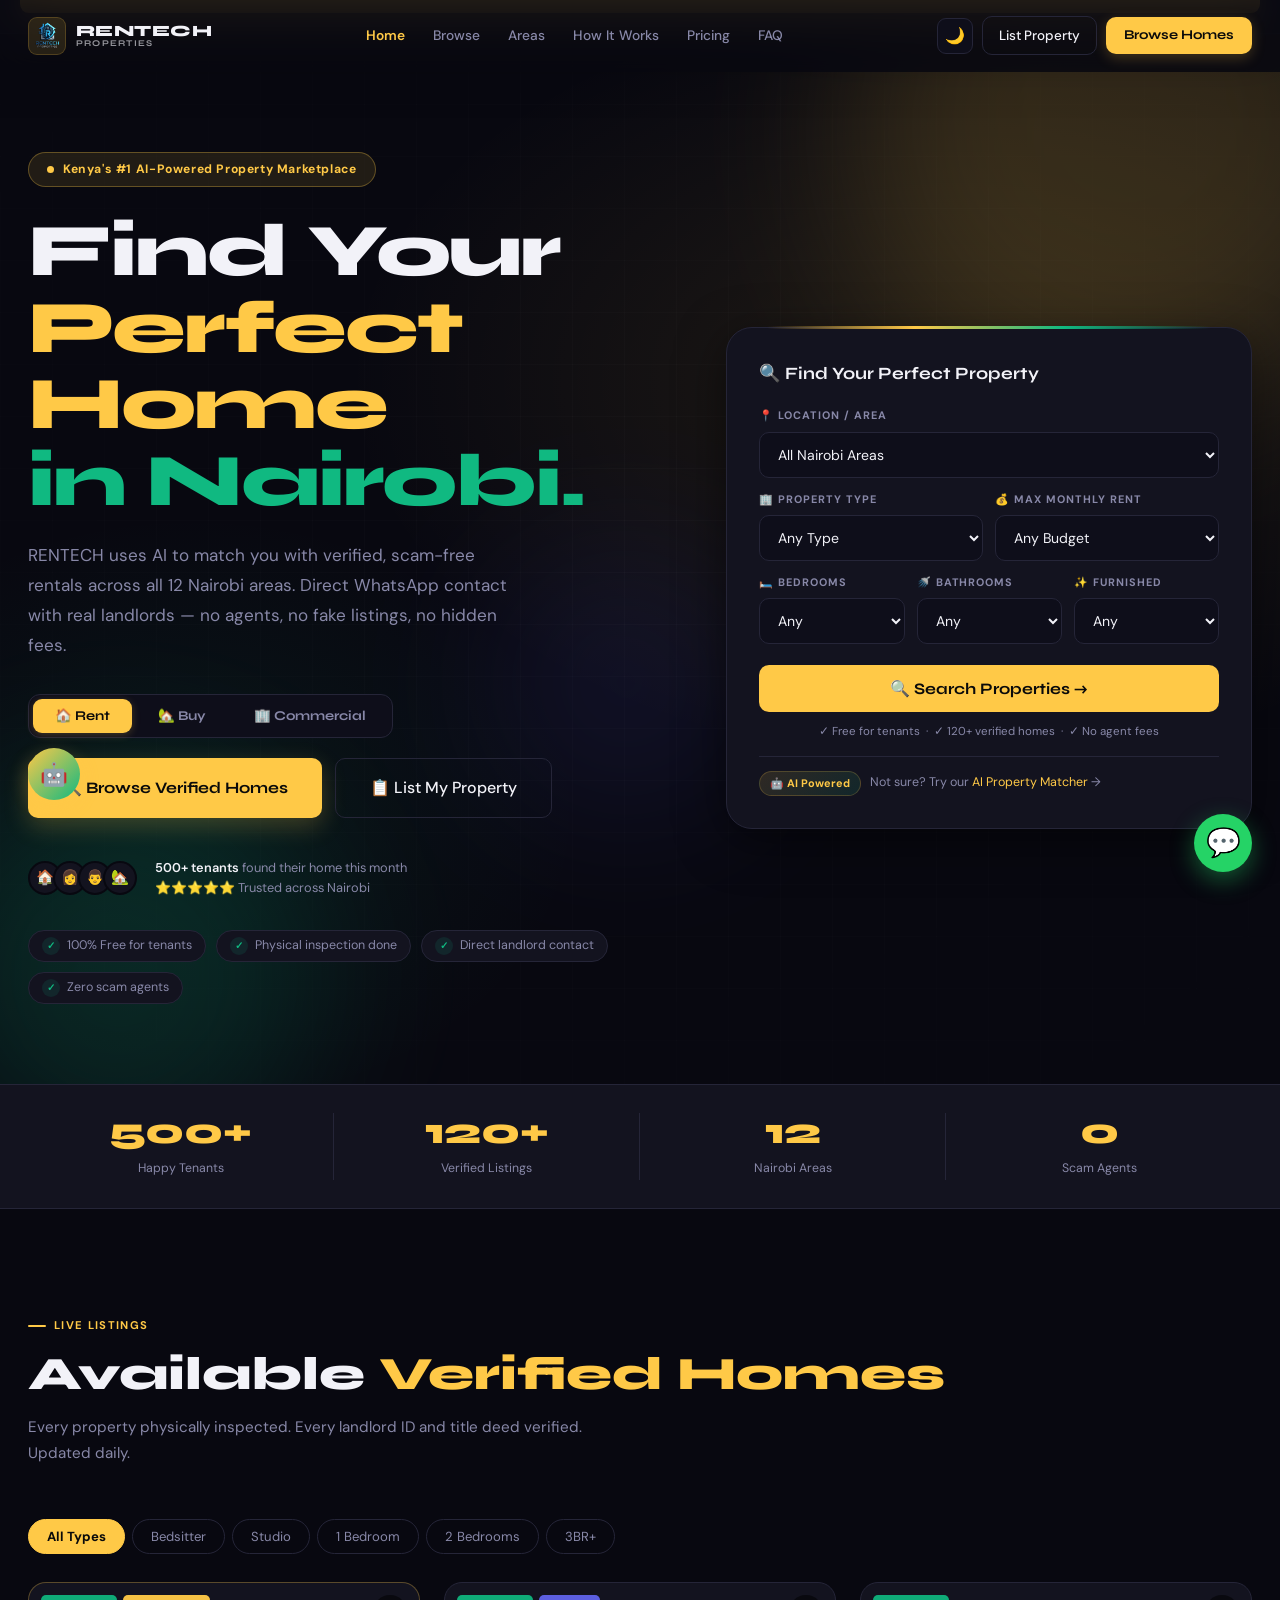
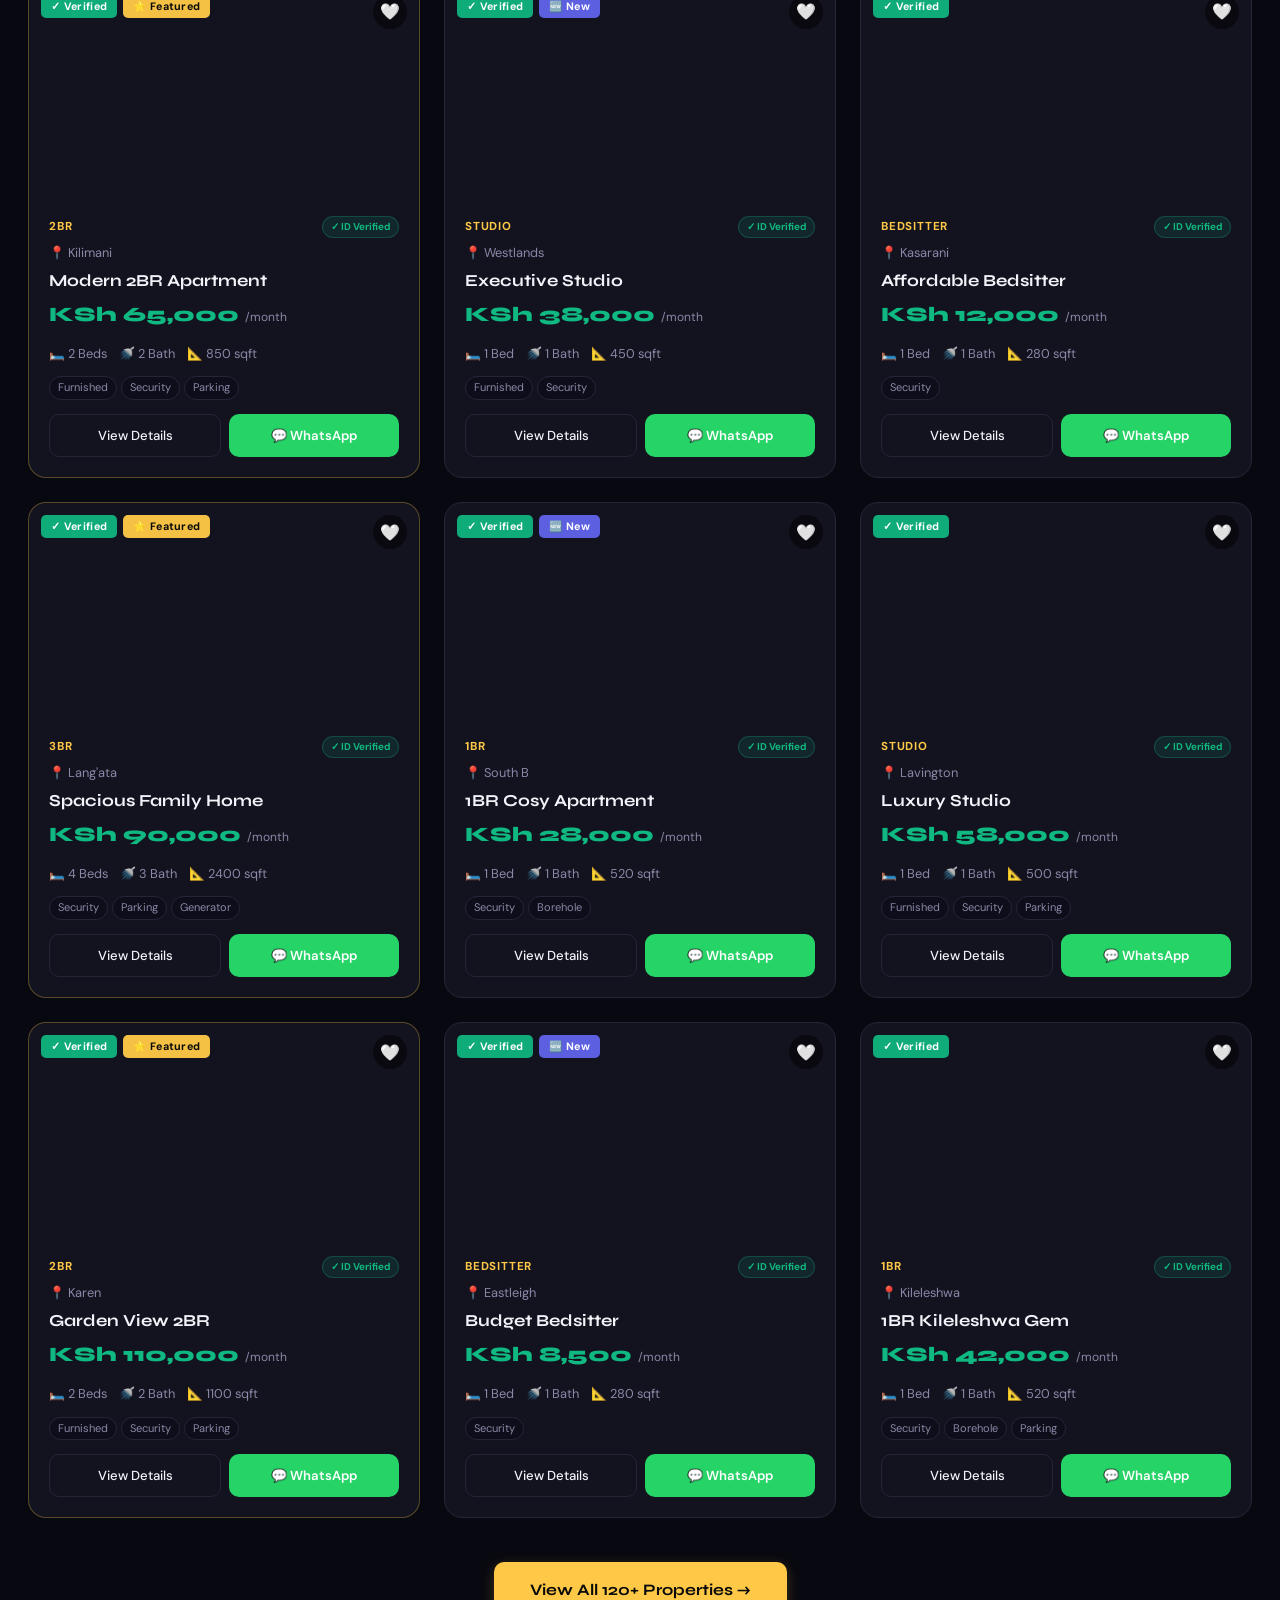
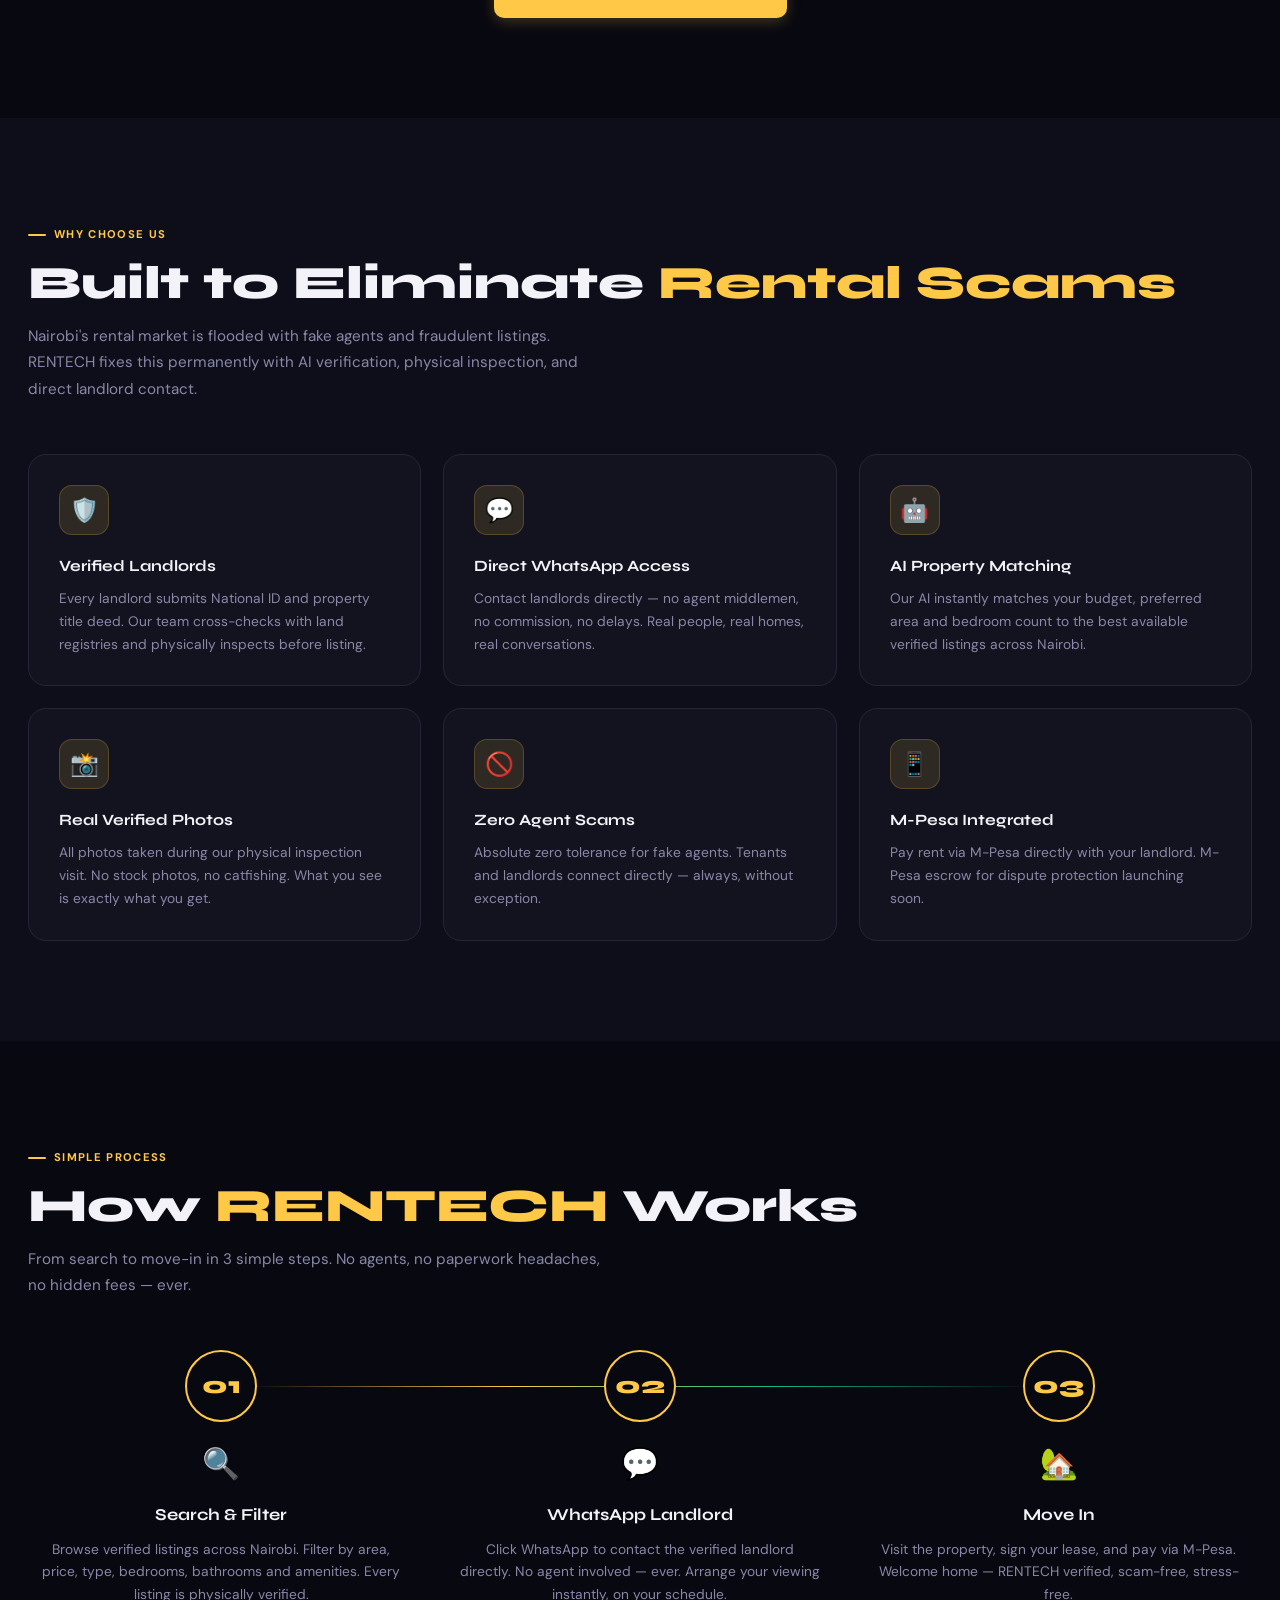
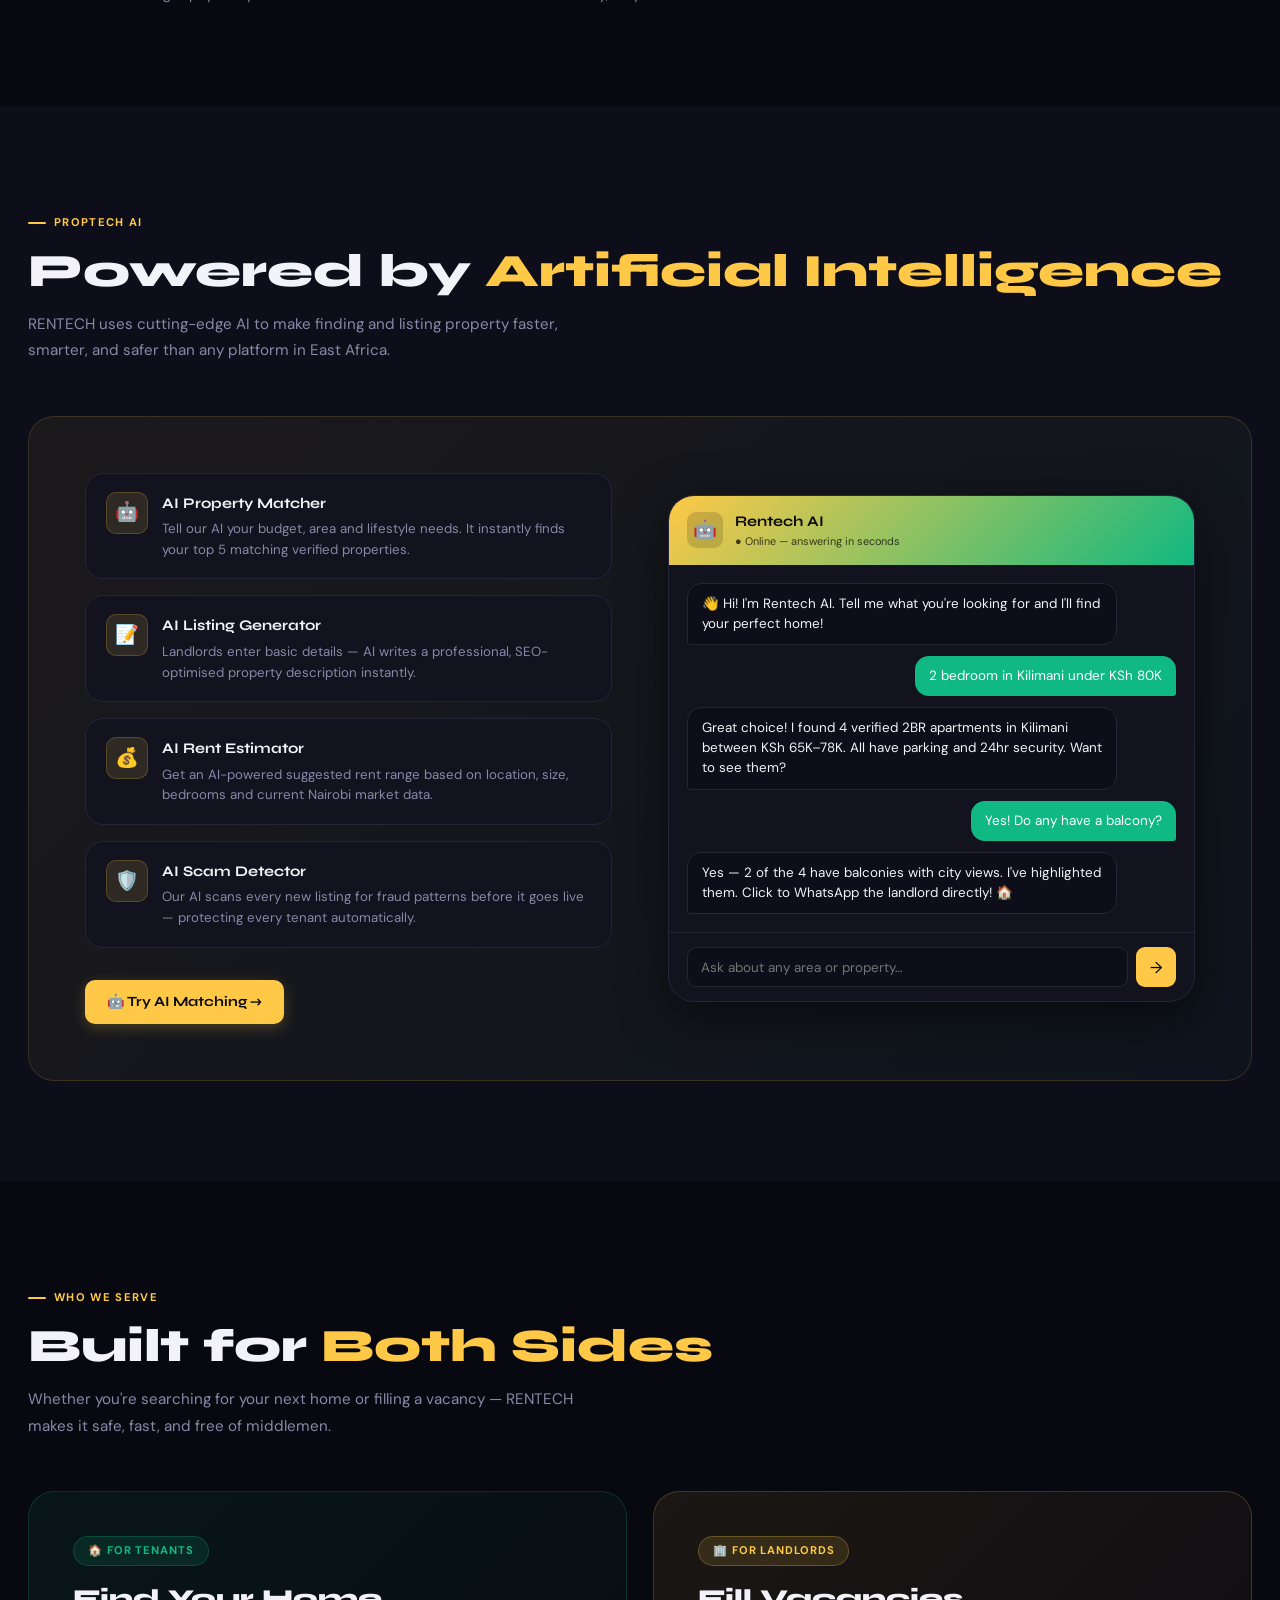
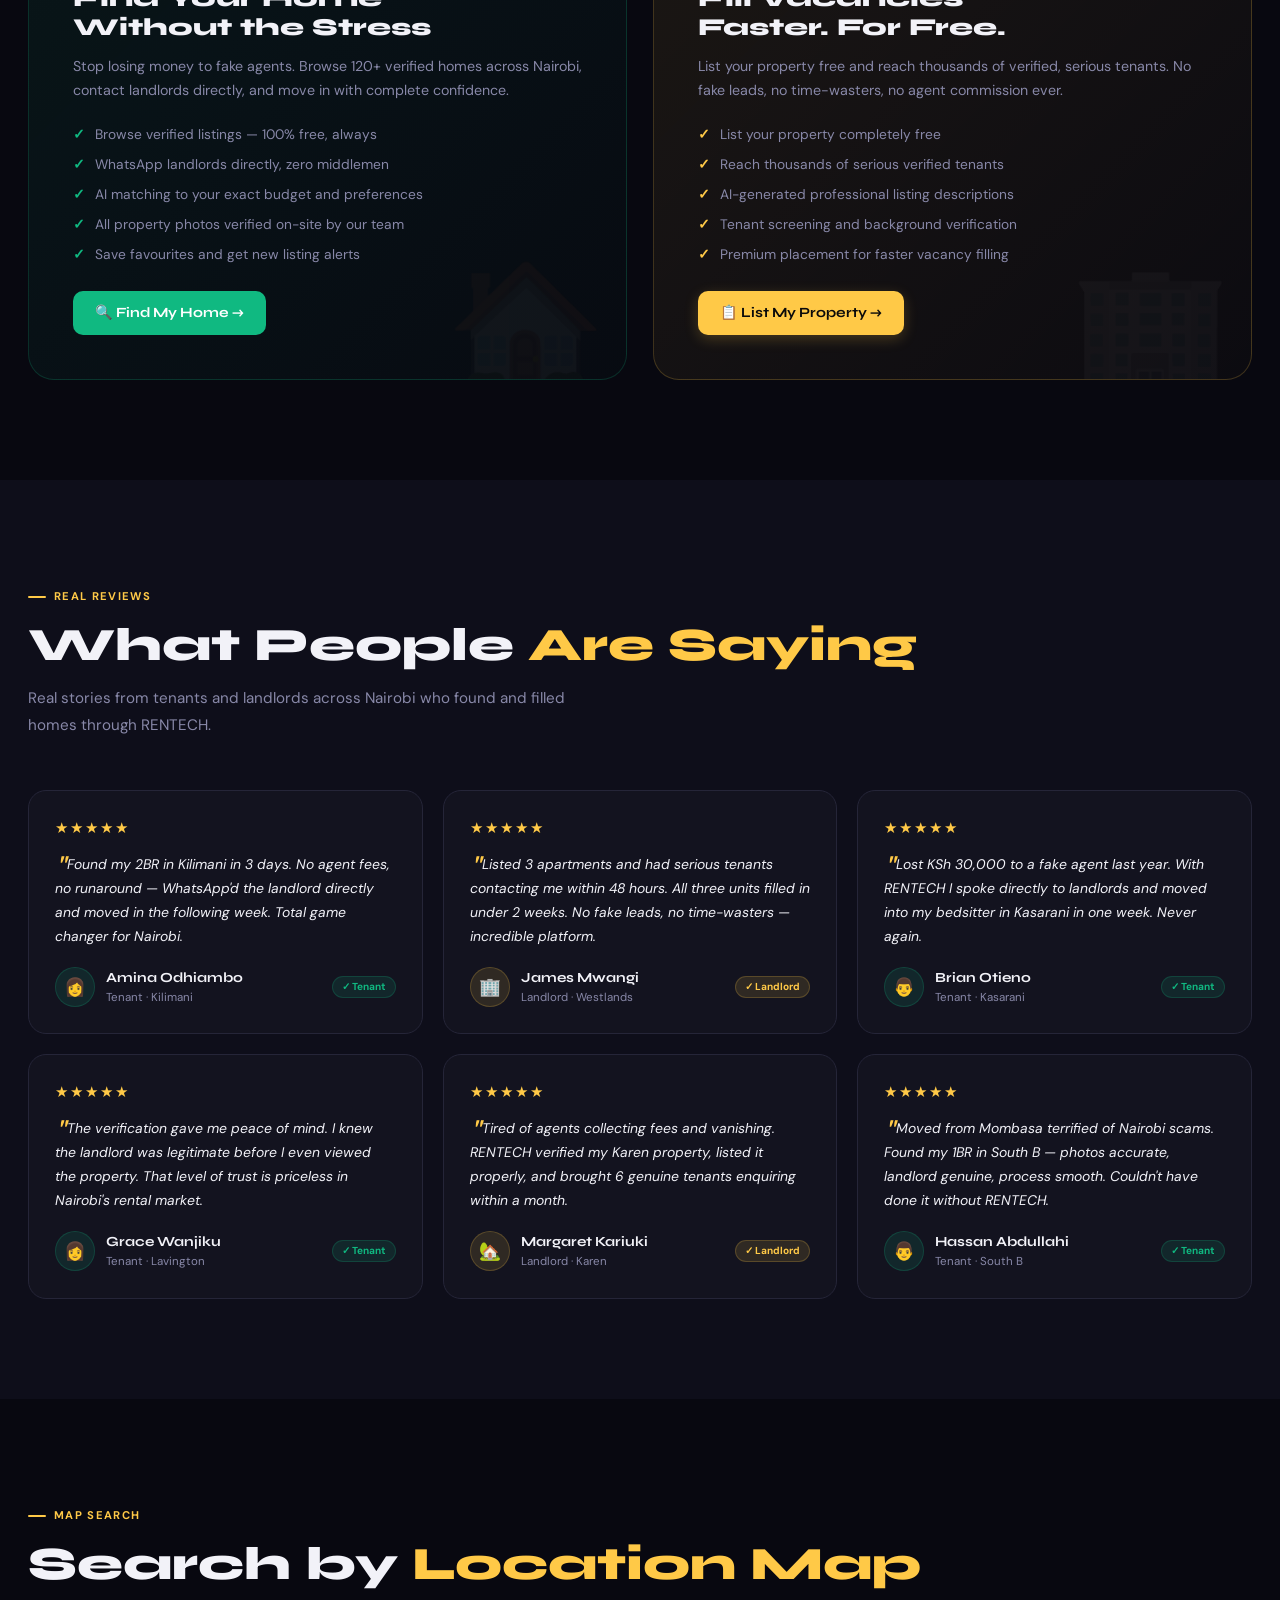
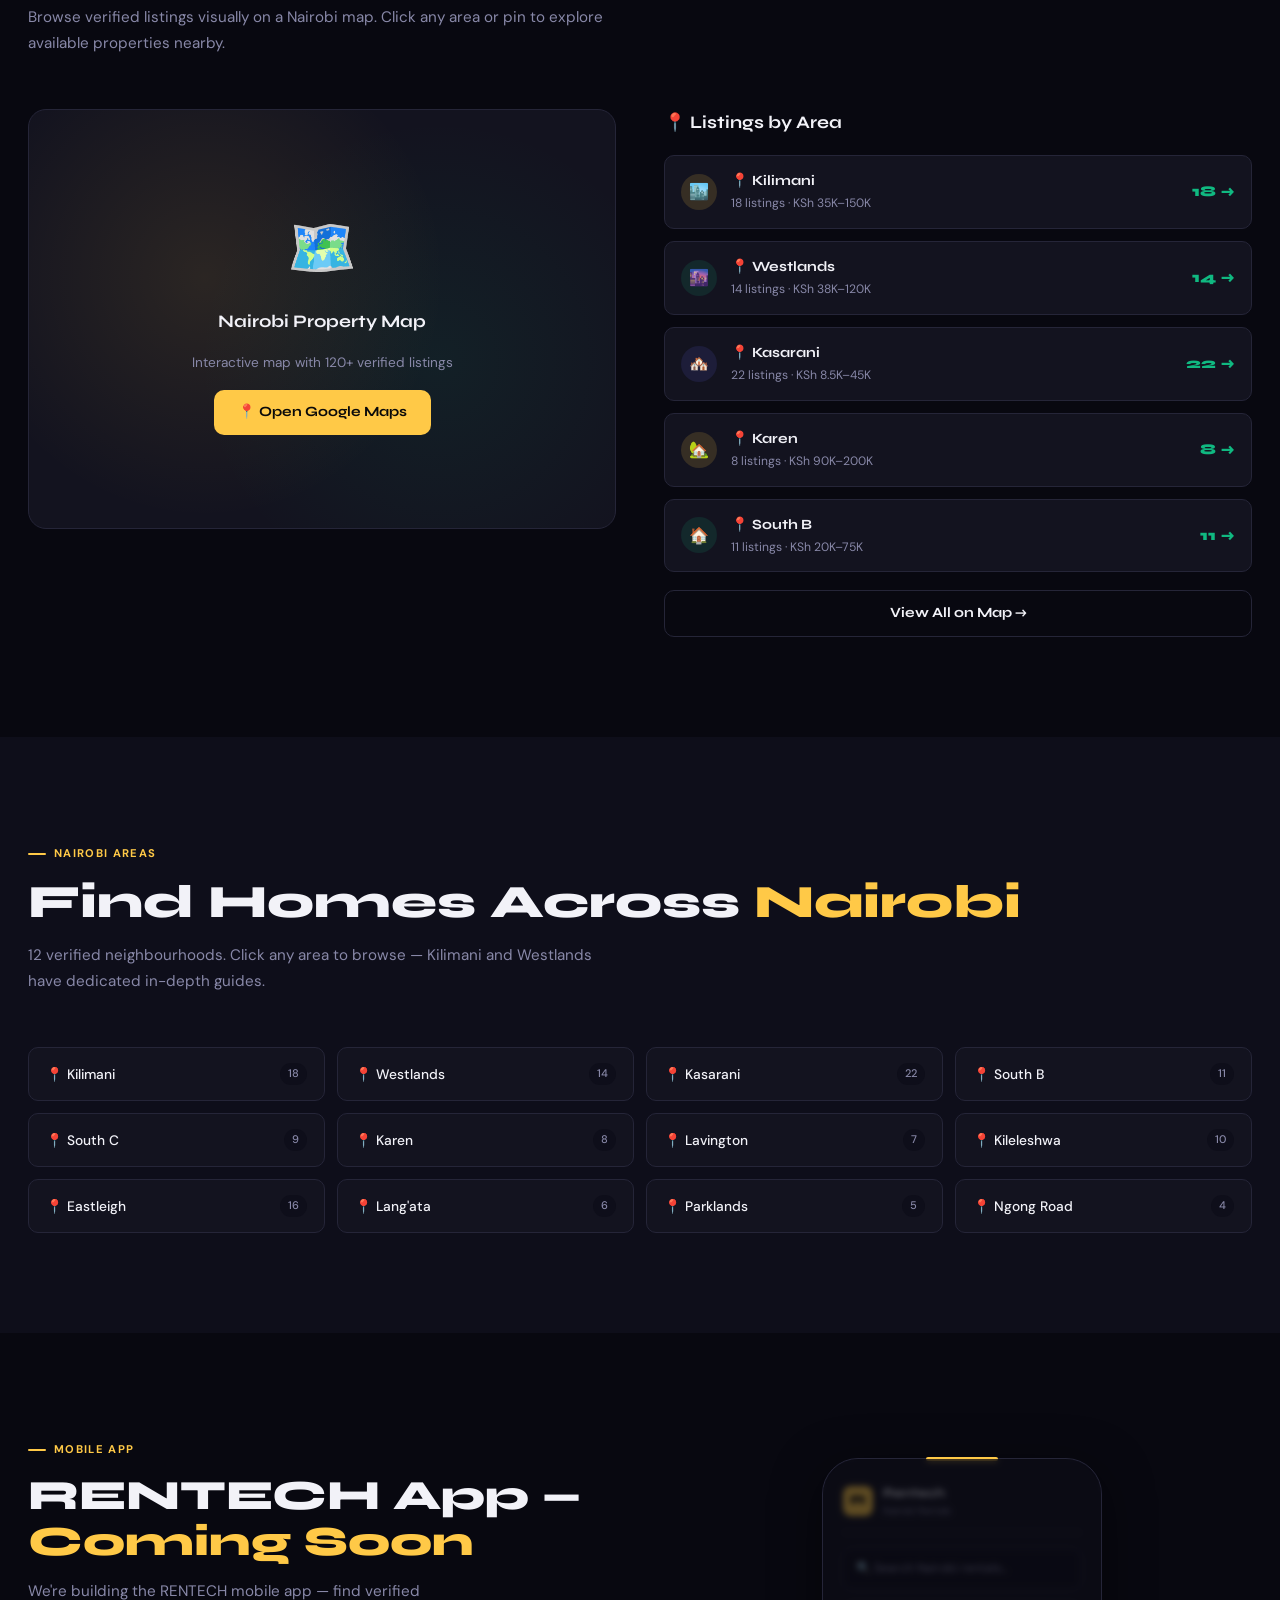
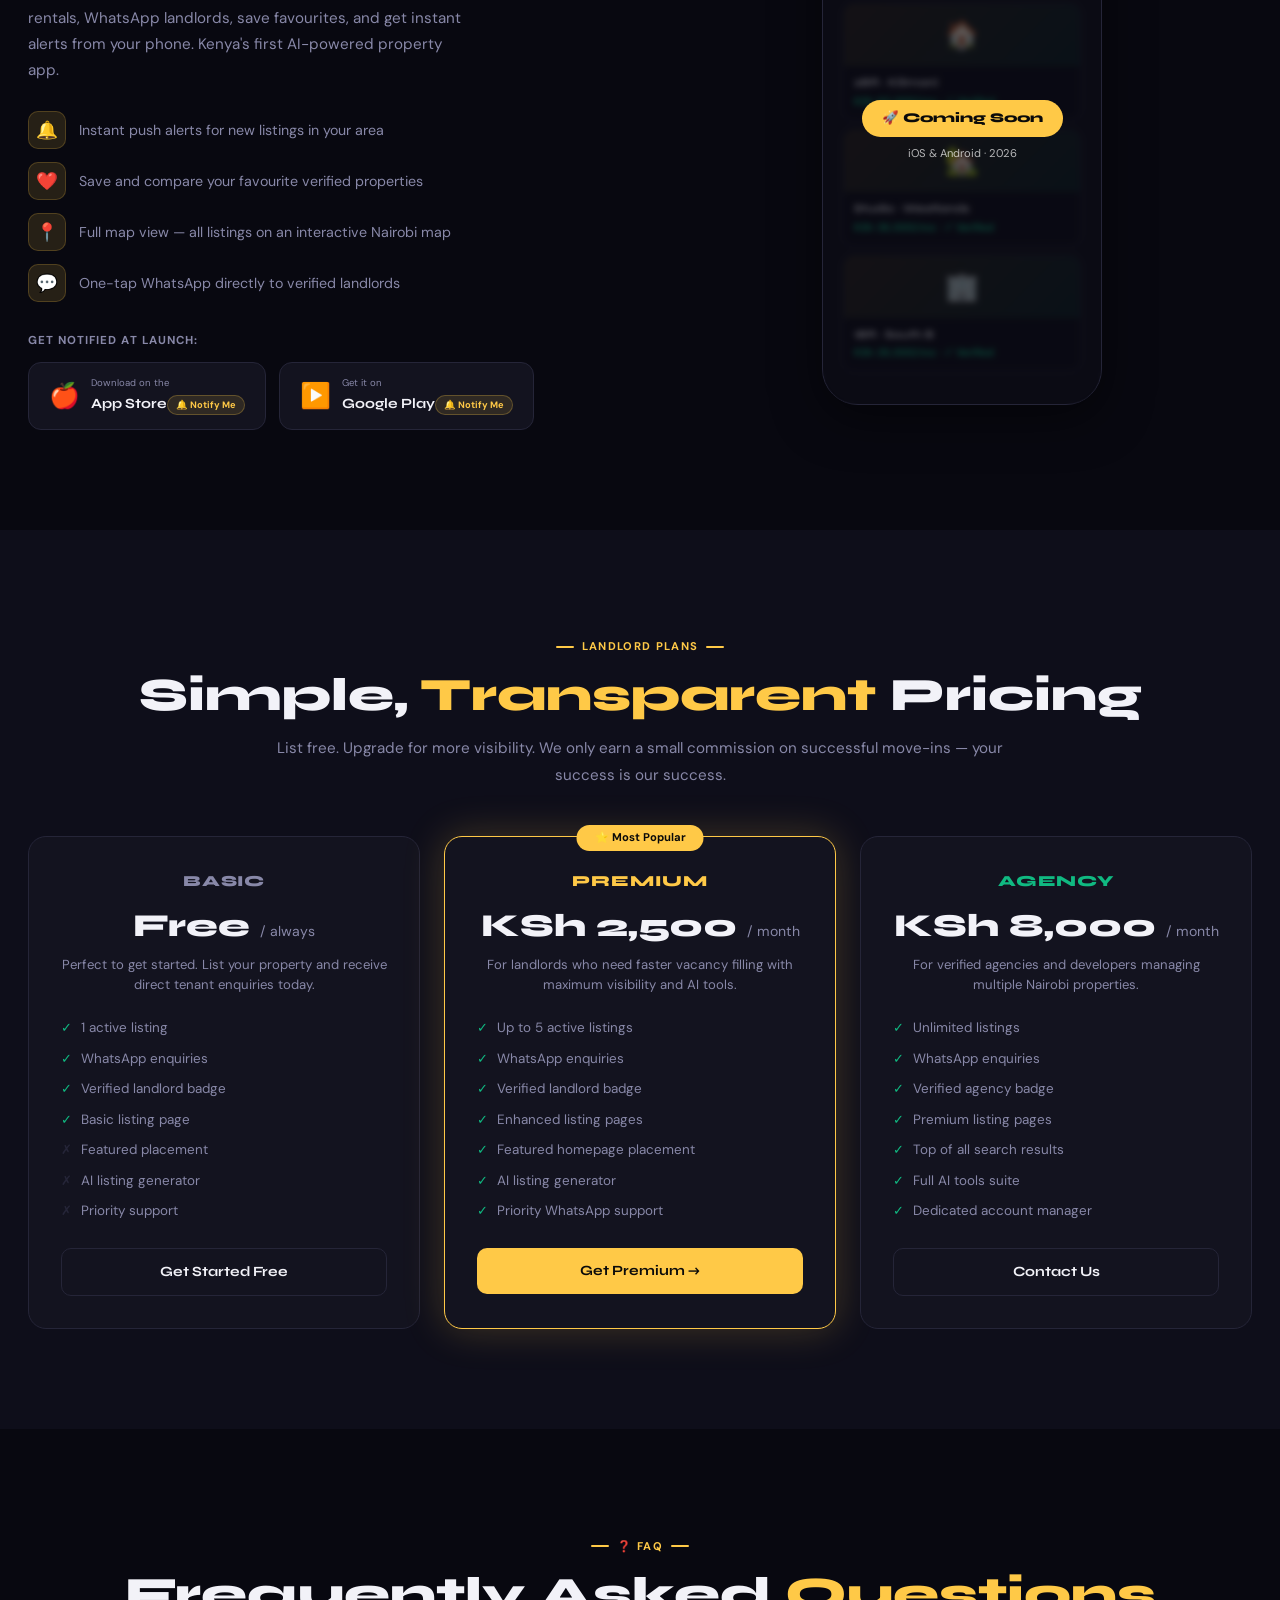
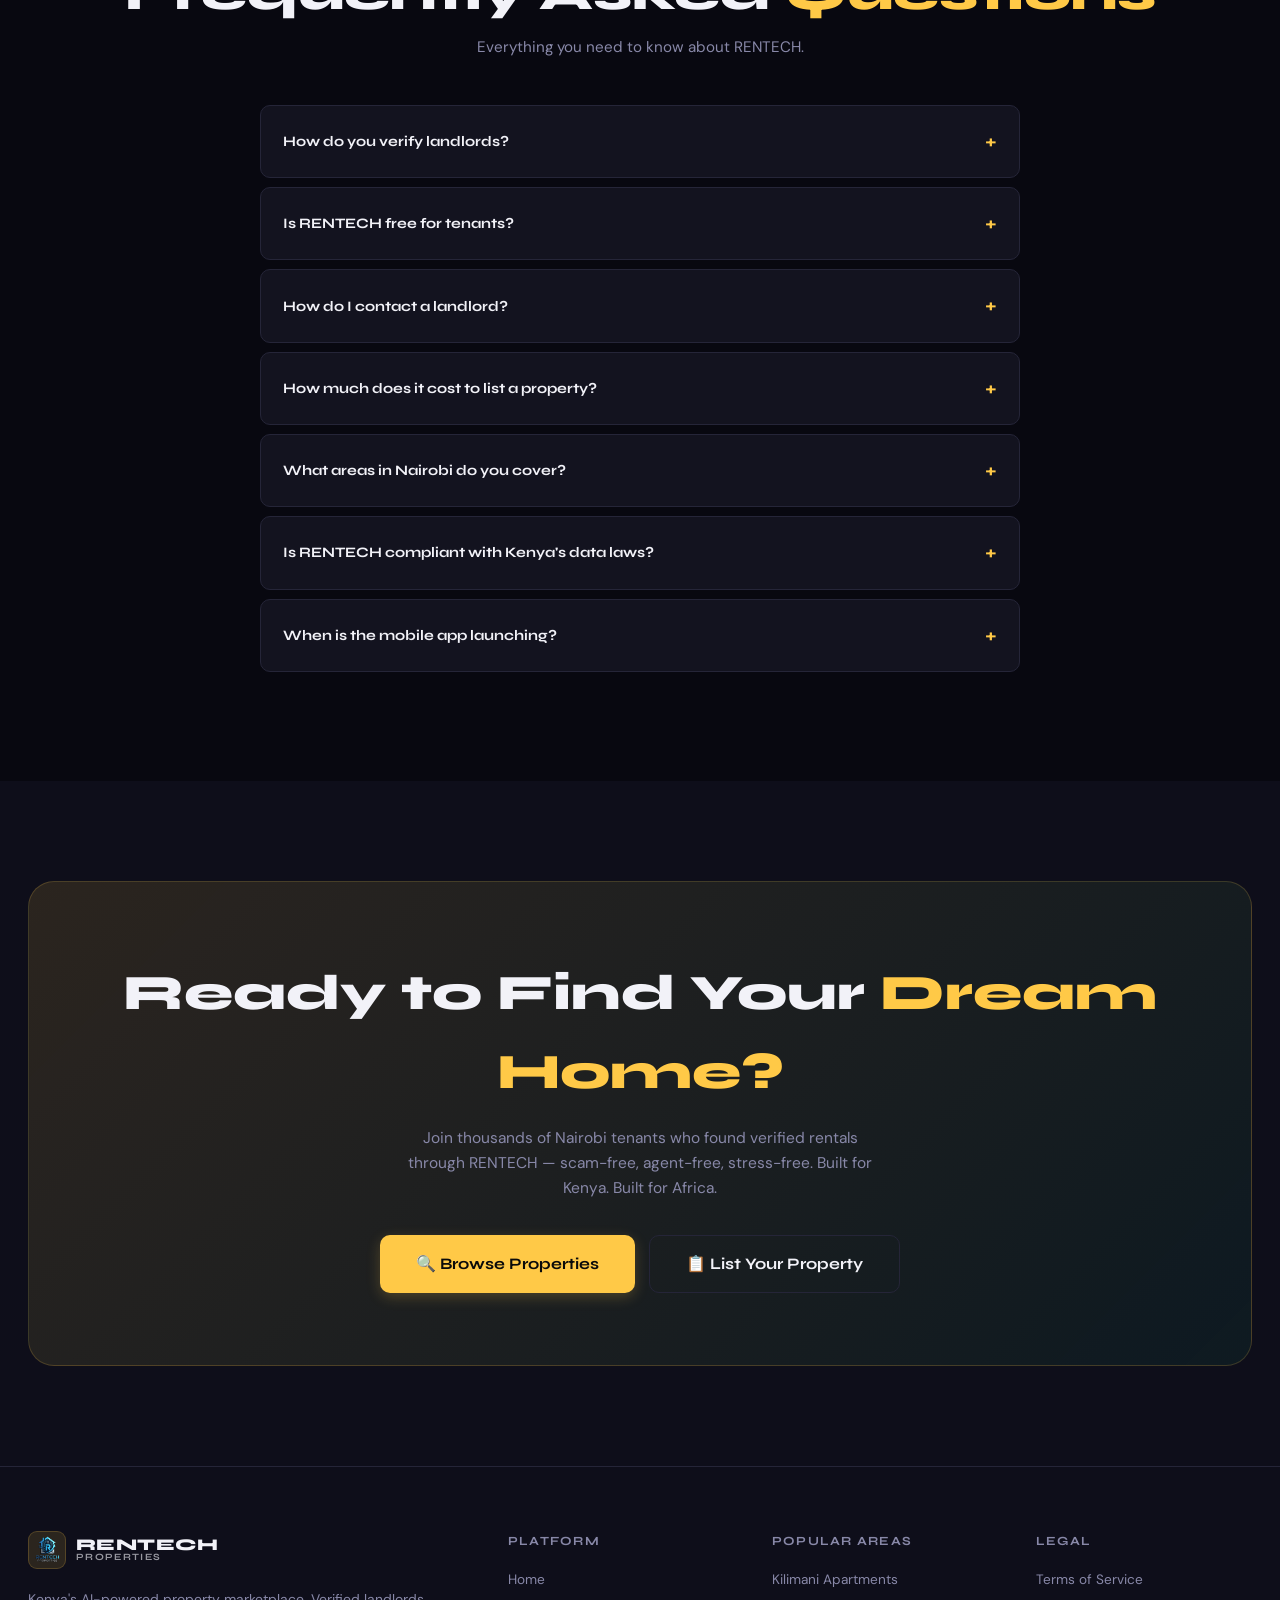
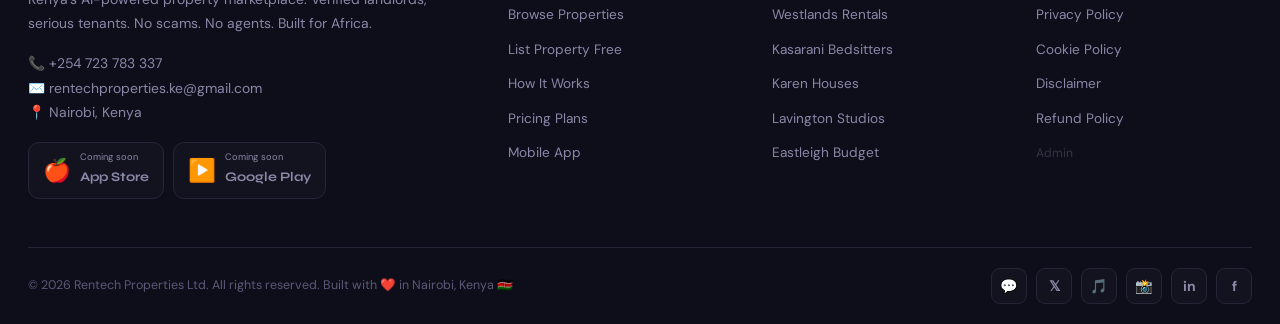
==== commit e57d12bf: "LAUNCH - World-class platform, AI features, dark/light mode, Buy/Rent tabs" ====
--- a/index.html
+++ b/index.html
@@ -3,656 +3,746 @@
 <head>
 <meta charset="UTF-8">
 <meta name="viewport" content="width=device-width, initial-scale=1.0">
-<title>Rentech Properties | Verified Rentals in Nairobi – No Scams, No Agents</title>
-<meta name="description" content="Find verified rental homes in Nairobi. Kilimani, Westlands, Kasarani, Karen & more. Direct WhatsApp contact with landlords. No agents, no scams. 100% free for tenants.">
-<meta name="keywords" content="apartments Nairobi, rentals Kilimani, apartments Westlands, bedsitters Kasarani, houses Karen Nairobi, rental Nairobi no agent scam">
-<meta property="og:title" content="Rentech Properties | Verified Rentals in Nairobi">
-<meta property="og:description" content="Find verified rental homes across Nairobi. No scams. No agents. Direct WhatsApp with landlords. 100% free for tenants.">
+<title>Rentech Properties | Kenya's #1 Verified Property Marketplace – Nairobi Rentals</title>
+<meta name="description" content="Find verified rental homes in Nairobi. Kilimani, Westlands, Kasarani, Karen & more. AI-powered matching. Direct WhatsApp with landlords. 100% free for tenants. No scams. No agents.">
+<meta name="keywords" content="apartments Nairobi, rentals Kilimani, apartments Westlands, houses Karen Nairobi, bedsitters Kasarani, Kenya real estate, property marketplace Kenya">
+<meta property="og:title" content="Rentech Properties | Kenya's #1 Verified Property Marketplace">
+<meta property="og:description" content="Find verified rental homes across Nairobi. AI-powered. No scams. No agents. Free for tenants.">
 <meta property="og:image" content="https://rentech-properties.vercel.app/assets/logo.png">
 <meta property="og:url" content="https://rentech-properties.vercel.app">
 <meta property="og:type" content="website">
 <meta name="twitter:card" content="summary_large_image">
+<!-- Schema.org LocalBusiness -->
+<script type="application/ld+json">
+{"@context":"https://schema.org","@type":"RealEstateAgent","name":"Rentech Properties","url":"https://rentech-properties.vercel.app","telephone":"+254723783337","email":"rentechproperties.ke@gmail.com","address":{"@type":"PostalAddress","addressLocality":"Nairobi","addressCountry":"KE"},"description":"Kenya's most trusted AI-powered rental marketplace. Verified landlords, direct contact, no scams."}
+</script>
 <link rel="icon" href="favicon-32x32.png" type="image/png">
 <link rel="preconnect" href="https://fonts.googleapis.com">
 <link rel="preconnect" href="https://fonts.gstatic.com" crossorigin>
-<link href="https://fonts.googleapis.com/css2?family=Syne:wght@700;800&family=DM+Sans:wght@400;500;600&display=swap" rel="stylesheet">
+<link href="https://fonts.googleapis.com/css2?family=Syne:wght@600;700;800&family=DM+Sans:ital,opsz,wght@0,9..40,400;0,9..40,500;0,9..40,600;1,9..40,400&display=swap" rel="stylesheet">
 <link rel="stylesheet" href="css/styles.css">
-
 <style>
-/* ─── HERO ─────────────────────────────── */
-.hero {
+/* ═══════════════════════════════════════════
+   HERO — Full-screen, Zillow-class
+═══════════════════════════════════════════ */
+.hero{
   min-height:100vh;
-  display:flex;
-  align-items:center;
-  position:relative;
-  overflow:hidden;
-  padding-top:72px;
-}
-.hero-bg {
-  position:absolute; inset:0;
+  display:flex;align-items:center;
+  position:relative;overflow:hidden;
+  padding-top:var(--nav-h);
+}
+.hero-bg{
+  position:absolute;inset:0;
   background:
-    radial-gradient(ellipse 80% 60% at 70% 40%, rgba(255,215,0,.1) 0%, transparent 60%),
-    radial-gradient(ellipse 60% 50% at 20% 70%, rgba(16,185,129,.08) 0%, transparent 55%),
+    radial-gradient(ellipse 80% 60% at 75% 35%,rgba(255,201,71,.1) 0%,transparent 60%),
+    radial-gradient(ellipse 55% 50% at 15% 75%,rgba(16,185,129,.08) 0%,transparent 55%),
     var(--bg);
   z-index:0;
 }
-.hero-grid {
-  position:absolute; inset:0;
+.hero-grid-bg{
+  position:absolute;inset:0;
   background-image:
-    linear-gradient(rgba(255,255,255,.022) 1px, transparent 1px),
-    linear-gradient(90deg, rgba(255,255,255,.022) 1px, transparent 1px);
-  background-size:56px 56px;
-  mask-image:radial-gradient(ellipse 80% 80% at 50% 50%, #000, transparent);
+    linear-gradient(rgba(255,255,255,.018) 1px,transparent 1px),
+    linear-gradient(90deg,rgba(255,255,255,.018) 1px,transparent 1px);
+  background-size:52px 52px;
+  mask-image:radial-gradient(ellipse 85% 85% at 50% 50%,#000,transparent);
   z-index:0;
 }
-.orb {
-  position:absolute;
-  border-radius:50%;
-  filter:blur(80px);
-  opacity:.16;
-  animation:orb-float 9s ease-in-out infinite;
-  z-index:0;
-  pointer-events:none;
-}
-.o1{width:520px;height:520px;background:var(--gold);top:-130px;right:-100px;}
-.o2{width:380px;height:380px;background:var(--emerald);bottom:-80px;left:-70px;animation-delay:-3.5s;}
-.o3{width:260px;height:260px;background:var(--gold);top:55%;left:40%;animation-delay:-6s;}
-@keyframes orb-float{0%,100%{transform:translateY(0) scale(1);}50%{transform:translateY(-30px) scale(1.05);}}
-
-.hero-inner { position:relative; z-index:2; width:100%; }
-.hero-content {
-  display:grid;
-  grid-template-columns:1.1fr .9fr;
-  gap:56px;
-  align-items:center;
-  padding:72px 0 80px;
+.orb{
+  position:absolute;border-radius:50%;
+  filter:blur(80px);opacity:.15;
+  animation:float-orb 9s ease-in-out infinite;
+  z-index:0;pointer-events:none;
+}
+.orb-1{width:550px;height:550px;background:var(--gold);top:-140px;right:-120px;}
+.orb-2{width:400px;height:400px;background:var(--emerald);bottom:-90px;left:-80px;animation-delay:-3.5s;}
+.orb-3{width:280px;height:280px;background:var(--blue);top:50%;left:38%;animation-delay:-6s;opacity:.1;}
+
+.hero-content{
+  position:relative;z-index:2;width:100%;
+  display:grid;grid-template-columns:1.1fr .9fr;
+  gap:56px;align-items:center;
+  padding:80px 0 80px;
 }
 
 /* Hero left */
-.hero-eyebrow {
-  display:inline-flex;
-  align-items:center;
-  gap:9px;
-  background:rgba(255,215,0,.1);
-  border:1px solid rgba(255,215,0,.3);
-  border-radius:100px;
-  padding:7px 18px;
-  font-size:.78rem;
-  font-weight:700;
-  color:var(--gold);
-  margin-bottom:28px;
-  letter-spacing:.05em;
-}
-.hero-dot {
-  width:7px; height:7px;
-  background:var(--gold);
-  border-radius:50%;
-  animation:dot-blink 2s ease-in-out infinite;
-  flex-shrink:0;
-}
-@keyframes dot-blink{0%,100%{opacity:1;transform:scale(1);}50%{opacity:.3;transform:scale(.6);}}
-
-.hero-h1 {
+.hero-eyebrow{
+  display:inline-flex;align-items:center;gap:9px;
+  background:rgba(255,201,71,.1);border:1px solid rgba(255,201,71,.3);
+  border-radius:100px;padding:7px 18px;
+  font-size:.76rem;font-weight:700;color:var(--gold);
+  margin-bottom:26px;letter-spacing:.05em;
+}
+.eyebrow-dot{
+  width:7px;height:7px;background:var(--gold);border-radius:50%;
+  animation:dot-pulse 2s ease-in-out infinite;
+}
+@keyframes dot-pulse{0%,100%{opacity:1;transform:scale(1);}50%{opacity:.3;transform:scale(.6);}}
+
+.hero-h1{
   font-family:'Syne',sans-serif;
-  font-size:clamp(2.8rem,5.8vw,4.6rem);
-  font-weight:800;
-  line-height:1.04;
-  margin-bottom:24px;
-  letter-spacing:-.025em;
-}
-.hero-h1 .gold { color:var(--gold); display:block; }
-.hero-h1 .em   { color:var(--emerald); display:block; }
-
-.hero-sub {
-  font-size:1.08rem;
-  color:var(--muted);
-  line-height:1.74;
-  margin-bottom:36px;
-  max-width:500px;
-}
-
-.hero-ctas {
-  display:flex;
-  gap:14px;
-  flex-wrap:wrap;
-  margin-bottom:44px;
-}
-.hero-cta-primary {
-  padding:16px 34px;
-  background:var(--gold);
-  color:#0a0a0a;
-  border:none;
-  border-radius:var(--radius);
-  font-family:'Syne',sans-serif;
-  font-size:1rem;
-  font-weight:700;
-  text-decoration:none;
-  display:inline-flex;
-  align-items:center;
-  gap:9px;
-  transition:all .25s;
-  box-shadow:0 8px 24px var(--gold-glow);
-}
-.hero-cta-primary:hover { transform:translateY(-2px); box-shadow:0 14px 32px var(--gold-glow); }
-.hero-cta-secondary {
-  padding:16px 34px;
-  background:transparent;
-  color:var(--text);
-  border:1px solid var(--border);
-  border-radius:var(--radius);
-  font-family:'DM Sans',sans-serif;
-  font-size:1rem;
-  font-weight:500;
-  text-decoration:none;
-  display:inline-flex;
-  align-items:center;
-  gap:9px;
-  transition:all .25s;
-}
-.hero-cta-secondary:hover { border-color:var(--gold); color:var(--gold); }
-
-.hero-proof {
-  display:flex;
-  align-items:center;
-  gap:18px;
-  flex-wrap:wrap;
-  margin-bottom:40px;
-}
-.proof-avs { display:flex; }
-.proof-av {
-  width:36px; height:36px;
-  border-radius:50%;
-  border:2px solid var(--bg);
-  background:var(--card);
-  display:flex; align-items:center; justify-content:center;
-  font-size:.95rem;
-  margin-left:-10px;
-}
-.proof-av:first-child { margin-left:0; }
-.proof-txt { font-size:.8rem; color:var(--muted); line-height:1.55; }
-.proof-txt strong { color:var(--text); font-weight:600; }
-
-/* Hero trust strip */
-.hero-trust-strip {
-  display:flex;
-  gap:20px;
-  flex-wrap:wrap;
-}
-.hts-item {
-  display:flex;
-  align-items:center;
-  gap:7px;
-  font-size:.8rem;
-  color:var(--muted);
-}
-.hts-check {
-  width:18px; height:18px;
-  border-radius:50%;
-  background:rgba(16,185,129,.15);
-  display:flex; align-items:center; justify-content:center;
-  font-size:.65rem;
-  color:var(--emerald);
-  flex-shrink:0;
-}
-
-/* Search Card */
-.search-card {
-  background:var(--card);
-  border:1px solid var(--border);
-  border-radius:22px;
-  padding:32px;
-  width:100%;
-  box-shadow:var(--shadow-lg);
-  position:relative;
-}
-.search-card::before {
-  content:'';
-  position:absolute;
-  top:-1px; left:40px; right:40px;
-  height:2px;
-  background:linear-gradient(90deg, transparent, var(--gold), transparent);
-  border-radius:100px;
-}
-.sc-title {
-  font-family:'Syne',sans-serif;
-  font-size:1.05rem;
-  font-weight:700;
-  margin-bottom:20px;
-  display:flex;
-  align-items:center;
-  gap:9px;
-}
-.sc-field { margin-bottom:13px; }
-.sc-field label {
-  display:block;
-  font-size:.7rem;
-  font-weight:700;
-  text-transform:uppercase;
-  letter-spacing:.08em;
-  color:var(--muted);
-  margin-bottom:7px;
-}
-.sc-field select {
-  width:100%;
-  padding:11px 13px;
+  font-size:clamp(2.9rem,5.8vw,4.8rem);
+  font-weight:800;line-height:1.03;
+  margin-bottom:22px;letter-spacing:-.028em;
+}
+.hero-h1 .line-gold{color:var(--gold);display:block;}
+.hero-h1 .line-em  {color:var(--emerald);display:block;}
+
+.hero-sub{
+  font-size:1.07rem;color:var(--muted);
+  line-height:1.74;margin-bottom:34px;max-width:500px;
+}
+
+/* Buy / Rent tabs */
+.listing-tabs{
+  display:flex;gap:4px;
   background:var(--bg-2);
   border:1px solid var(--border);
-  color:var(--text);
-  border-radius:var(--radius);
-  font-family:'DM Sans',sans-serif;
-  font-size:.88rem;
-  outline:none;
+  border-radius:12px;padding:4px;
+  width:fit-content;margin-bottom:20px;
+}
+.listing-tab{
+  padding:9px 22px;border-radius:9px;
+  font-family:'Syne',sans-serif;font-weight:700;font-size:.84rem;
+  border:none;background:transparent;color:var(--muted);
+  cursor:pointer;transition:all .2s;
+}
+.listing-tab.active{
+  background:var(--gold);color:#0a0a0a;
+  box-shadow:0 2px 8px var(--gold-glow);
+}
+
+.hero-ctas{display:flex;gap:13px;flex-wrap:wrap;margin-bottom:40px;}
+.hero-cta-1{
+  padding:16px 34px;background:var(--gold);color:#0a0a0a;
+  border:none;border-radius:var(--radius);
+  font-family:'Syne',sans-serif;font-size:1rem;font-weight:700;
+  display:inline-flex;align-items:center;gap:9px;
+  transition:all .25s;box-shadow:0 8px 24px var(--gold-glow);
+}
+.hero-cta-1:hover{transform:translateY(-2px);box-shadow:0 14px 32px var(--gold-glow);}
+.hero-cta-2{
+  padding:16px 34px;background:transparent;color:var(--text);
+  border:1px solid var(--border);border-radius:var(--radius);
+  font-family:'DM Sans',sans-serif;font-size:1rem;font-weight:500;
+  display:inline-flex;align-items:center;gap:9px;transition:all .25s;
+}
+.hero-cta-2:hover{border-color:var(--gold);color:var(--gold);}
+
+/* Social proof */
+.hero-proof{
+  display:flex;align-items:center;gap:18px;flex-wrap:wrap;
+  margin-bottom:32px;
+}
+.proof-avs{display:flex;}
+.proof-av{
+  width:34px;height:34px;border-radius:50%;
+  border:2px solid var(--bg);background:var(--card);
+  display:flex;align-items:center;justify-content:center;
+  font-size:.9rem;margin-left:-9px;
+}
+.proof-av:first-child{margin-left:0;}
+.proof-txt{font-size:.8rem;color:var(--muted);line-height:1.55;}
+.proof-txt strong{color:var(--text);font-weight:600;}
+
+/* Trust chips */
+.hero-trust-chips{display:flex;gap:10px;flex-wrap:wrap;}
+.trust-chip{
+  display:flex;align-items:center;gap:7px;
+  font-size:.78rem;color:var(--muted);
+  background:var(--card);border:1px solid var(--border);
+  border-radius:100px;padding:5px 13px;
+}
+.trust-chip .tc-icon{
+  width:18px;height:18px;border-radius:50%;
+  background:var(--em-dim);color:var(--emerald);
+  display:flex;align-items:center;justify-content:center;
+  font-size:.6rem;font-weight:700;flex-shrink:0;
+}
+
+/* ── HERO RIGHT: Advanced Search Card ── */
+.search-card{
+  background:var(--card);border:1.5px solid var(--border);
+  border-radius:var(--radius-xl);padding:32px;
+  box-shadow:var(--shadow-lg);position:relative;
+  width:100%;
+}
+.search-card::before{
+  content:'';position:absolute;
+  top:-1.5px;left:40px;right:40px;height:3px;
+  background:linear-gradient(90deg,transparent,var(--gold),var(--emerald),transparent);
+  border-radius:100px;
+}
+.sc-title{
+  font-family:'Syne',sans-serif;font-size:1.08rem;font-weight:700;
+  margin-bottom:20px;display:flex;align-items:center;gap:9px;
+}
+.sc-field{margin-bottom:13px;}
+.sc-label{
+  display:block;font-size:.68rem;font-weight:700;
+  text-transform:uppercase;letter-spacing:.09em;
+  color:var(--muted);margin-bottom:7px;
+}
+.sc-select{
+  width:100%;padding:12px 14px;
+  background:var(--bg-2);border:1.5px solid var(--border);
+  color:var(--text);border-radius:var(--radius);
+  font-family:'DM Sans',sans-serif;font-size:.88rem;
+  outline:none;transition:all .2s;box-sizing:border-box;
+}
+.sc-select:focus{border-color:var(--gold);box-shadow:0 0 0 3px var(--gold-dim);}
+.sc-grid-2{display:grid;grid-template-columns:1fr 1fr;gap:12px;}
+.sc-grid-3{display:grid;grid-template-columns:1fr 1fr 1fr;gap:12px;}
+.sc-btn{
+  width:100%;padding:14px;background:var(--gold);color:#0a0a0a;
+  border:none;border-radius:var(--radius);
+  font-family:'Syne',sans-serif;font-size:1rem;font-weight:700;
+  cursor:pointer;margin-top:8px;
+  display:flex;align-items:center;justify-content:center;gap:9px;
+  transition:all .2s;
+}
+.sc-btn:hover{box-shadow:0 8px 20px var(--gold-glow);transform:translateY(-1px);}
+.sc-note{text-align:center;margin-top:11px;font-size:.72rem;color:var(--muted);}
+.sc-ai-row{
+  display:flex;align-items:center;gap:9px;
+  margin-top:14px;padding-top:14px;
+  border-top:1px solid var(--border);
+  font-size:.78rem;color:var(--muted);
+}
+.sc-ai-badge{
+  background:linear-gradient(135deg,var(--gold-dim),var(--em-dim));
+  border:1px solid rgba(255,201,71,.2);
+  color:var(--gold);padding:3px 10px;border-radius:100px;
+  font-size:.68rem;font-weight:700;flex-shrink:0;
+}
+
+/* ── STATS STRIP ── */
+.stats-strip{
+  background:var(--card);
+  border-top:1px solid var(--border);border-bottom:1px solid var(--border);
+  padding:28px 0;
+}
+.stats-grid{display:grid;grid-template-columns:repeat(4,1fr);}
+.stat-box{text-align:center;padding:0 20px;border-right:1px solid var(--border);}
+.stat-box:last-child{border-right:none;}
+.stat-n{
+  font-family:'Syne',sans-serif;font-size:2.3rem;
+  font-weight:800;color:var(--gold);line-height:1;
+  margin-bottom:5px;display:block;
+}
+.stat-l{font-size:.77rem;color:var(--muted);}
+
+/* ── LISTING TABS ── */
+.ltabs{display:flex;gap:7px;margin-bottom:28px;flex-wrap:wrap;}
+.ltab{
+  padding:8px 18px;border-radius:100px;
+  border:1px solid var(--border);background:transparent;
+  color:var(--muted);font-family:'DM Sans',sans-serif;
+  font-size:.82rem;cursor:pointer;transition:all .18s;
+}
+.ltab:hover{border-color:var(--gold);color:var(--gold);}
+.ltab.active{background:var(--gold);border-color:var(--gold);color:#0a0a0a;font-weight:700;}
+
+/* ── FEATURES ── */
+.feat-grid{display:grid;grid-template-columns:repeat(3,1fr);gap:22px;}
+.feat-card{
+  background:var(--card);border:1px solid var(--border);
+  border-radius:var(--radius-lg);padding:30px;
+  transition:all .3s;position:relative;overflow:hidden;
+}
+.feat-card::after{
+  content:'';position:absolute;bottom:0;left:0;right:0;height:3px;
+  background:linear-gradient(90deg,var(--gold),var(--emerald));
+  transform:scaleX(0);transform-origin:left;transition:transform .35s;
+}
+.feat-card:hover{border-color:var(--gold);transform:translateY(-4px);box-shadow:0 12px 30px var(--gold-glow);}
+.feat-card:hover::after{transform:scaleX(1);}
+.feat-ico{
+  width:50px;height:50px;border-radius:13px;
+  background:var(--gold-dim);border:1px solid rgba(255,201,71,.2);
+  display:flex;align-items:center;justify-content:center;
+  font-size:1.45rem;margin-bottom:18px;
+}
+.feat-title{font-family:'Syne',sans-serif;font-weight:700;font-size:.98rem;margin-bottom:9px;}
+.feat-desc{color:var(--muted);font-size:.86rem;line-height:1.65;}
+
+/* ── STEPS ── */
+.steps-wrap{
+  display:grid;grid-template-columns:repeat(3,1fr);
+  gap:32px;position:relative;
+}
+.steps-wrap::before{
+  content:'';position:absolute;top:36px;left:18%;right:18%;
+  height:1px;background:linear-gradient(90deg,transparent,var(--gold),var(--emerald),transparent);
+}
+.step-box{text-align:center;padding:0 12px;}
+.step-num{
+  width:72px;height:72px;border-radius:50%;
+  border:2px solid var(--gold);
+  display:flex;align-items:center;justify-content:center;
+  margin:0 auto 18px;font-family:'Syne',sans-serif;
+  font-size:1.5rem;font-weight:800;color:var(--gold);
+  background:var(--bg);position:relative;z-index:1;
+}
+.step-ico{font-size:1.9rem;margin-bottom:13px;}
+.step-title{font-family:'Syne',sans-serif;font-weight:700;font-size:1.04rem;margin-bottom:9px;}
+.step-desc{color:var(--muted);font-size:.86rem;line-height:1.65;}
+
+/* ── AI SECTION ── */
+.ai-section-inner{
+  display:grid;grid-template-columns:1fr 1fr;
+  gap:56px;align-items:center;
+  background:linear-gradient(135deg,rgba(255,201,71,.06),rgba(16,185,129,.04));
+  border:1px solid rgba(255,201,71,.15);
+  border-radius:var(--radius-xl);padding:56px;
+}
+.ai-feature-list{display:flex;flex-direction:column;gap:16px;margin-bottom:32px;}
+.ai-feat{
+  display:flex;gap:14px;align-items:flex-start;
+  background:var(--card);border:1px solid var(--border);
+  border-radius:var(--radius-lg);padding:18px 20px;
   transition:border-color .2s;
-  box-sizing:border-box;
-}
-.sc-field select:focus { border-color:var(--gold); }
-.sc-row { display:grid; grid-template-columns:1fr 1fr; gap:13px; }
-.sc-search-btn {
-  width:100%;
-  padding:14px;
-  background:var(--gold);
-  color:#0a0a0a;
-  border:none;
-  border-radius:var(--radius);
+}
+.ai-feat:hover{border-color:var(--gold);}
+.ai-feat-ico{
+  width:42px;height:42px;border-radius:10px;flex-shrink:0;
+  background:var(--gold-dim);border:1px solid rgba(255,201,71,.2);
+  display:flex;align-items:center;justify-content:center;font-size:1.2rem;
+}
+.ai-feat-title{font-family:'Syne',sans-serif;font-weight:700;font-size:.92rem;margin-bottom:4px;}
+.ai-feat-desc{color:var(--muted);font-size:.83rem;line-height:1.55;}
+/* AI chat demo */
+.ai-demo{
+  background:var(--card);border:1px solid var(--border);
+  border-radius:var(--radius-xl);overflow:hidden;
+  box-shadow:var(--shadow-lg);
+}
+.ai-demo-header{
+  background:linear-gradient(135deg,var(--gold),var(--emerald));
+  padding:14px 18px;
+  display:flex;align-items:center;gap:12px;
+}
+.ai-demo-icon{
+  width:36px;height:36px;background:rgba(0,0,0,.15);
+  border-radius:9px;display:flex;align-items:center;justify-content:center;font-size:1.2rem;
+}
+.ai-demo-name{font-family:'Syne',sans-serif;font-weight:700;color:#0a0a0a;font-size:.92rem;}
+.ai-demo-status{font-size:.68rem;color:#0a0a0a;opacity:.75;}
+.ai-demo-body{padding:18px;display:flex;flex-direction:column;gap:11px;}
+.ai-bubble{max-width:88%;padding:10px 14px;border-radius:14px;font-size:.84rem;line-height:1.5;}
+.ai-bubble.bot{
+  background:var(--bg-2);border:1px solid var(--border);
+  border-bottom-left-radius:3px;color:var(--text);align-self:flex-start;
+}
+.ai-bubble.user{
+  background:var(--emerald);color:#fff;
+  border-bottom-right-radius:3px;align-self:flex-end;
+}
+.ai-demo-input{
+  display:flex;gap:8px;padding:14px 18px;
+  border-top:1px solid var(--border);
+}
+.ai-demo-input input{
+  flex:1;padding:9px 13px;background:var(--bg-2);
+  border:1px solid var(--border);border-radius:9px;
+  color:var(--text);font-family:'DM Sans',sans-serif;font-size:.84rem;outline:none;
+}
+.ai-demo-input button{
+  width:40px;height:40px;background:var(--gold);
+  border:none;border-radius:9px;cursor:pointer;font-size:1rem;
+}
+
+/* ── AUDIENCE CARDS ── */
+.audience-grid{display:grid;grid-template-columns:1fr 1fr;gap:26px;}
+.aud-card{border-radius:var(--radius-xl);padding:44px;position:relative;overflow:hidden;}
+.aud-tenant{background:linear-gradient(135deg,rgba(16,185,129,.08),rgba(16,185,129,.02));border:1px solid rgba(16,185,129,.2);}
+.aud-landlord{background:linear-gradient(135deg,rgba(255,201,71,.08),rgba(255,201,71,.02));border:1px solid rgba(255,201,71,.2);}
+.aud-badge-chip{
+  display:inline-flex;align-items:center;gap:7px;
+  padding:5px 14px;border-radius:100px;
+  font-size:.7rem;font-weight:700;text-transform:uppercase;letter-spacing:.08em;margin-bottom:18px;
+}
+.aud-tenant .aud-badge-chip{background:var(--em-dim);color:var(--emerald);border:1px solid rgba(16,185,129,.25);}
+.aud-landlord .aud-badge-chip{background:var(--gold-dim);color:var(--gold);border:1px solid rgba(255,201,71,.25);}
+.aud-title{font-family:'Syne',sans-serif;font-size:1.52rem;font-weight:800;margin-bottom:12px;line-height:1.2;}
+.aud-desc{color:var(--muted);font-size:.89rem;line-height:1.7;margin-bottom:20px;}
+.aud-list{list-style:none;padding:0;margin:0 0 26px;display:flex;flex-direction:column;gap:8px;}
+.aud-list li{display:flex;align-items:center;gap:10px;font-size:.86rem;color:var(--muted);}
+.aud-list li::before{content:'✓';font-weight:700;flex-shrink:0;}
+.aud-tenant .aud-list li::before{color:var(--emerald);}
+.aud-landlord .aud-list li::before{color:var(--gold);}
+.aud-watermark{
+  position:absolute;bottom:-15px;right:20px;
+  font-size:8rem;opacity:.04;pointer-events:none;line-height:1;
+}
+
+/* ── TESTIMONIALS ── */
+.testi-grid{display:grid;grid-template-columns:repeat(3,1fr);gap:20px;}
+.testi-card{
+  background:var(--card);border:1px solid var(--border);
+  border-radius:var(--radius-lg);padding:26px;
+  transition:border-color .2s,transform .2s;
+}
+.testi-card:hover{border-color:var(--gold);transform:translateY(-3px);}
+.testi-stars{color:var(--gold);font-size:.93rem;letter-spacing:2px;margin-bottom:12px;}
+.testi-text{
+  font-size:.87rem;color:var(--text);
+  line-height:1.72;margin-bottom:18px;font-style:italic;
+}
+.testi-text::before{
+  content:'"';font-family:'Syne',sans-serif;font-size:2rem;
+  color:var(--gold);line-height:0;vertical-align:-.5rem;margin-right:2px;
+}
+.testi-person{display:flex;align-items:center;gap:11px;}
+.testi-av{
+  width:40px;height:40px;border-radius:50%;
+  display:flex;align-items:center;justify-content:center;font-size:1.1rem;flex-shrink:0;
+}
+.tav-t{background:var(--em-dim);border:1px solid rgba(16,185,129,.2);}
+.tav-l{background:var(--gold-dim);border:1px solid rgba(255,201,71,.2);}
+.testi-name{font-family:'Syne',sans-serif;font-weight:700;font-size:.87rem;}
+.testi-role{font-size:.72rem;color:var(--muted);}
+.testi-type-tag{
+  margin-left:auto;padding:2px 9px;border-radius:100px;font-size:.63rem;font-weight:700;
+}
+.tt-tenant{background:var(--em-dim);color:var(--emerald);border:1px solid rgba(16,185,129,.2);}
+.tt-landlord{background:var(--gold-dim);color:var(--gold);border:1px solid rgba(255,201,71,.2);}
+
+/* ── AREAS ── */
+.areas-grid{display:grid;grid-template-columns:repeat(4,1fr);gap:12px;}
+.area-chip{
+  background:var(--card);border:1px solid var(--border);
+  border-radius:var(--radius);padding:15px 17px;
+  display:flex;justify-content:space-between;align-items:center;
+  font-size:.86rem;font-weight:500;transition:all .2s;
+}
+.area-chip:hover{border-color:var(--gold);color:var(--gold);background:var(--gold-dim);}
+.area-cnt{
+  font-size:.69rem;color:var(--muted);
+  background:var(--bg-2);padding:2px 8px;border-radius:100px;
+}
+
+/* ── APP SECTION ── */
+.app-wrap{display:grid;grid-template-columns:1fr 1fr;gap:64px;align-items:center;}
+.app-feats{display:flex;flex-direction:column;gap:13px;margin-bottom:30px;}
+.app-feat{display:flex;align-items:center;gap:13px;font-size:.89rem;color:var(--muted);}
+.app-feat-ico{
+  width:38px;height:38px;border-radius:10px;flex-shrink:0;
+  background:var(--gold-dim);border:1px solid rgba(255,201,71,.2);
+  display:flex;align-items:center;justify-content:center;font-size:1.1rem;
+}
+.app-store-row{display:flex;gap:13px;flex-wrap:wrap;}
+.app-store-btn{
+  display:flex;align-items:center;gap:11px;
+  padding:13px 20px;border-radius:13px;
+  background:var(--card);border:1px solid var(--border);
+  transition:all .22s;min-width:155px;
+}
+.app-store-btn:hover{border-color:var(--gold);transform:translateY(-2px);box-shadow:var(--shadow);}
+.asb-icon{font-size:1.55rem;flex-shrink:0;}
+.asb-sub{font-size:.6rem;color:var(--muted);display:block;line-height:1.2;margin-bottom:1px;}
+.asb-main{font-family:'Syne',sans-serif;font-weight:700;font-size:.88rem;line-height:1;}
+.asb-cs{
+  display:inline-flex;align-items:center;gap:4px;
+  background:var(--gold-dim);color:var(--gold);
+  border:1px solid rgba(255,201,71,.25);
+  padding:2px 8px;border-radius:100px;
+  font-size:.58rem;font-weight:700;margin-top:4px;
+}
+/* App mockup */
+.app-mockup-frame{
+  width:100%;max-width:280px;margin:0 auto;
+  background:var(--card);border:1.5px solid var(--border);
+  border-radius:36px;padding:24px 20px;
+  box-shadow:var(--shadow-lg);position:relative;
+}
+.app-mockup-frame::before{
+  content:'';position:absolute;
+  top:-1.5px;left:50%;transform:translateX(-50%);
+  width:72px;height:4px;background:var(--gold);border-radius:2px;
+}
+.amf-header{
+  display:flex;align-items:center;gap:10px;
+  margin-bottom:16px;padding-bottom:14px;border-bottom:1px solid var(--border);
+}
+.amf-logo{
+  width:30px;height:30px;border-radius:8px;
+  background:var(--gold);display:flex;align-items:center;justify-content:center;
+  font-family:'Syne',sans-serif;font-size:.8rem;font-weight:900;color:#0a0a0a;
+}
+.amf-name{font-family:'Syne',sans-serif;font-weight:700;font-size:.8rem;}
+.amf-sub{font-size:.6rem;color:var(--muted);}
+.amf-search{
+  background:var(--bg-2);border:1px solid var(--border);
+  border-radius:9px;padding:9px 12px;
+  font-size:.76rem;color:var(--muted);margin-bottom:14px;
+  display:flex;align-items:center;gap:7px;
+}
+.amf-card{
+  background:var(--bg-2);border:1px solid var(--border);
+  border-radius:11px;overflow:hidden;margin-bottom:9px;
+}
+.amf-card-img{
+  height:62px;
+  background:linear-gradient(135deg,var(--gold-dim),var(--em-dim));
+  display:flex;align-items:center;justify-content:center;font-size:1.7rem;
+}
+.amf-card-body{padding:8px 10px;}
+.amf-card-title{font-family:'Syne',sans-serif;font-weight:700;font-size:.7rem;margin-bottom:2px;}
+.amf-card-price{color:var(--emerald);font-weight:700;font-size:.66rem;}
+.amf-overlay{
+  position:absolute;inset:0;border-radius:36px;
+  background:rgba(8,8,16,.65);
+  display:flex;flex-direction:column;
+  align-items:center;justify-content:center;gap:8px;
+  backdrop-filter:blur(3px);
+}
+.amf-cs-badge{
+  background:var(--gold);color:#0a0a0a;
+  font-family:'Syne',sans-serif;font-weight:800;font-size:.83rem;
+  padding:8px 20px;border-radius:100px;
+}
+.amf-cs-sub{color:rgba(255,255,255,.7);font-size:.7rem;}
+.notify-success{
+  display:none;margin-top:14px;padding:12px 16px;
+  background:var(--em-dim);border:1px solid rgba(16,185,129,.3);
+  border-radius:var(--radius);font-size:.84rem;color:var(--emerald);
+}
+
+/* ── PRICING ── */
+.plans-grid{display:grid;grid-template-columns:repeat(3,1fr);gap:24px;}
+.plan-card{
+  background:var(--card);border:1px solid var(--border);
+  border-radius:var(--radius-lg);padding:32px;position:relative;
+  transition:all .3s;
+}
+.plan-card.plan-featured{
+  border-color:var(--gold);
+  box-shadow:0 0 40px var(--gold-glow);
+}
+.plan-top-badge{
+  position:absolute;top:-12px;left:50%;transform:translateX(-50%);
+  background:var(--gold);color:#0a0a0a;
+  padding:4px 18px;border-radius:100px;
+  font-size:.7rem;font-weight:700;white-space:nowrap;
+}
+.plan-name{
+  font-family:'Syne',sans-serif;font-weight:800;
+  font-size:.96rem;margin-bottom:6px;
+  text-transform:uppercase;letter-spacing:.06em;
+}
+.plan-amount{
+  font-family:'Syne',sans-serif;font-weight:800;
+  font-size:2rem;margin-bottom:4px;
+}
+.plan-amount span{font-size:.88rem;font-weight:400;font-family:'DM Sans',sans-serif;color:var(--muted);}
+.plan-desc{font-size:.82rem;color:var(--muted);margin-bottom:22px;line-height:1.55;}
+.plan-features{
+  list-style:none;padding:0;margin:0 0 26px;
+  display:flex;flex-direction:column;gap:9px;
+}
+.plan-features li{font-size:.84rem;color:var(--muted);display:flex;align-items:center;gap:9px;}
+.pfy{color:var(--emerald);}
+.pfn{color:var(--border);}
+.btn-plan{
+  width:100%;padding:12px;border-radius:var(--radius);
+  font-family:'Syne',sans-serif;font-size:.88rem;font-weight:700;
+  cursor:pointer;text-align:center;display:block;transition:all .2s;
+}
+.btn-plan-outline{background:transparent;border:1px solid var(--border);color:var(--text);}
+.btn-plan-outline:hover{border-color:var(--gold);color:var(--gold);}
+.btn-plan-gold{background:var(--gold);border:none;color:#0a0a0a;}
+.btn-plan-gold:hover{box-shadow:0 8px 20px var(--gold-glow);transform:translateY(-1px);}
+
+/* ── MAP SECTION ── */
+.map-section-inner{
+  display:grid;grid-template-columns:1fr 1fr;gap:48px;align-items:start;
+}
+.map-frame-placeholder{
+  background:var(--card);border:1px solid var(--border);
+  border-radius:var(--radius-lg);overflow:hidden;
+  height:420px;display:flex;flex-direction:column;
+  align-items:center;justify-content:center;gap:16px;
+  position:relative;
+}
+.map-frame-placeholder::before{
+  content:'';position:absolute;inset:0;
+  background:
+    radial-gradient(circle at 30% 40%,rgba(255,201,71,.1) 0%,transparent 50%),
+    radial-gradient(circle at 70% 60%,rgba(16,185,129,.08) 0%,transparent 50%);
+}
+.map-icon{font-size:3.5rem;position:relative;z-index:1;}
+.map-label{
+  font-family:'Syne',sans-serif;font-weight:700;
+  font-size:1.1rem;color:var(--text);position:relative;z-index:1;
+}
+.map-sub{font-size:.85rem;color:var(--muted);position:relative;z-index:1;}
+.map-btn{
+  position:relative;z-index:1;padding:11px 24px;
+  background:var(--gold);color:#0a0a0a;border:none;
+  border-radius:var(--radius);font-family:'Syne',sans-serif;
+  font-weight:700;font-size:.88rem;cursor:pointer;
+  display:flex;align-items:center;gap:8px;
+}
+/* Map property pins */
+.map-pin-list{display:flex;flex-direction:column;gap:12px;}
+.map-pin-item{
+  display:flex;align-items:center;gap:14px;
+  background:var(--card);border:1px solid var(--border);
+  border-radius:var(--radius);padding:14px 16px;
+  transition:border-color .2s;cursor:pointer;
+}
+.map-pin-item:hover{border-color:var(--gold);}
+.map-pin-dot{
+  width:36px;height:36px;border-radius:50%;flex-shrink:0;
+  display:flex;align-items:center;justify-content:center;font-size:1rem;
+}
+.mpd-1{background:rgba(255,201,71,.15);}
+.mpd-2{background:var(--em-dim);}
+.mpd-3{background:rgba(99,102,241,.12);}
+.map-pin-title{font-family:'Syne',sans-serif;font-weight:700;font-size:.88rem;margin-bottom:2px;}
+.map-pin-info{font-size:.76rem;color:var(--muted);}
+.map-pin-price{
+  margin-left:auto;font-family:'Syne',sans-serif;
+  font-weight:800;font-size:.92rem;color:var(--emerald);
+}
+
+/* ── FAQ ── */
+.faq-list{max-width:760px;margin:0 auto;}
+.faq-item{
+  background:var(--card);border:1px solid var(--border);
+  border-radius:var(--radius);overflow:hidden;
+  margin-bottom:9px;transition:border-color .2s;
+}
+.faq-item.open{border-color:var(--gold);}
+.faq-q{
+  padding:19px 22px;font-family:'Syne',sans-serif;
+  font-weight:700;font-size:.9rem;cursor:pointer;
+  display:flex;justify-content:space-between;align-items:center;gap:14px;
+}
+.faq-icon{color:var(--gold);font-size:1.3rem;flex-shrink:0;transition:transform .25s;}
+.faq-item.open .faq-icon{transform:rotate(45deg);}
+.faq-body-wrap{max-height:0;overflow:hidden;transition:max-height .35s ease;}
+.faq-body{
+  padding:0 22px 18px;color:var(--muted);
+  font-size:.86rem;line-height:1.7;
+  border-top:1px solid var(--border);padding-top:14px;
+}
+
+/* ── CTA BANNER ── */
+.cta-banner{
+  background:linear-gradient(135deg,var(--gold-dim),rgba(16,185,129,.07));
+  border:1px solid rgba(255,201,71,.18);
+  border-radius:var(--radius-xl);padding:72px 56px;text-align:center;
+}
+.cta-banner h2{
   font-family:'Syne',sans-serif;
-  font-size:.98rem;
-  font-weight:700;
-  cursor:pointer;
-  margin-top:8px;
-  transition:all .2s;
-  display:flex;
-  align-items:center;
-  justify-content:center;
-  gap:8px;
-}
-.sc-search-btn:hover { box-shadow:0 8px 20px var(--gold-glow); transform:translateY(-1px); }
-.sc-note { text-align:center; margin-top:11px; font-size:.73rem; color:var(--muted); }
-
-/* ─── STATS STRIP ─────────────────────── */
-.stats-strip {
-  background:var(--card);
-  border-top:1px solid var(--border);
-  border-bottom:1px solid var(--border);
-  padding:28px 0;
-}
-.stats-grid { display:grid; grid-template-columns:repeat(4,1fr); }
-.stat-item { text-align:center; padding:0 20px; border-right:1px solid var(--border); }
-.stat-item:last-child { border-right:none; }
-.stat-num {
-  font-family:'Syne',sans-serif;
-  font-size:2.3rem;
-  font-weight:800;
-  color:var(--gold);
-  line-height:1;
-  margin-bottom:5px;
-  display:block;
-}
-.stat-lbl { font-size:.78rem; color:var(--muted); }
-
-/* ─── LISTINGS ─────────────────────────── */
-.ltabs { display:flex; gap:7px; margin-bottom:28px; flex-wrap:wrap; }
-.ltab {
-  padding:8px 18px;
-  border-radius:100px;
-  border:1px solid var(--border);
-  background:transparent;
-  color:var(--muted);
-  font-family:'DM Sans',sans-serif;
-  font-size:.82rem;
-  cursor:pointer;
-  transition:all .18s;
-}
-.ltab:hover { border-color:var(--gold); color:var(--gold); }
-.ltab.active { background:var(--gold); border-color:var(--gold); color:#0a0a0a; font-weight:700; }
-.listings-grid {
-  display:grid;
-  grid-template-columns:repeat(auto-fill, minmax(295px,1fr));
-  gap:22px;
-  margin-bottom:44px;
-}
-
-/* ─── FEATURES ─────────────────────────── */
-.feat-grid { display:grid; grid-template-columns:repeat(3,1fr); gap:22px; }
-.feat-card {
-  background:var(--card);
-  border:1px solid var(--border);
-  border-radius:var(--radius-lg);
-  padding:30px;
-  transition:all .3s;
-  position:relative;
-  overflow:hidden;
-}
-.feat-card::after {
-  content:'';
-  position:absolute;
-  bottom:0; left:0; right:0;
-  height:3px;
-  background:linear-gradient(90deg, var(--gold), var(--emerald));
-  transform:scaleX(0);
-  transform-origin:left;
-  transition:transform .35s;
-}
-.feat-card:hover { border-color:var(--gold); transform:translateY(-4px); box-shadow:0 12px 30px var(--gold-glow); }
-.feat-card:hover::after { transform:scaleX(1); }
-.feat-icon {
-  width:50px; height:50px;
-  border-radius:13px;
-  background:var(--gold-dim);
-  border:1px solid rgba(255,215,0,.2);
-  display:flex; align-items:center; justify-content:center;
-  font-size:1.45rem;
-  margin-bottom:18px;
-}
-.feat-title { font-family:'Syne',sans-serif; font-weight:700; font-size:1rem; margin-bottom:9px; }
-.feat-desc { color:var(--muted); font-size:.87rem; line-height:1.65; }
-
-/* ─── STEPS ─────────────────────────────── */
-.steps-grid { display:grid; grid-template-columns:repeat(3,1fr); gap:32px; position:relative; }
-.steps-grid::before {
-  content:'';
-  position:absolute;
-  top:36px; left:18%; right:18%;
-  height:1px;
-  background:linear-gradient(90deg,transparent,var(--gold),var(--emerald),transparent);
-}
-.step-card { text-align:center; padding:0 12px; }
-.step-num {
-  width:72px; height:72px;
-  border-radius:50%;
-  border:2px solid var(--gold);
-  display:flex; align-items:center; justify-content:center;
-  margin:0 auto 18px;
-  font-family:'Syne',sans-serif;
-  font-size:1.5rem;
-  font-weight:800;
-  color:var(--gold);
-  background:var(--bg);
-  position:relative;
-  z-index:1;
-}
-.step-ico { font-size:1.9rem; margin-bottom:13px; }
-.step-title { font-family:'Syne',sans-serif; font-weight:700; font-size:1.05rem; margin-bottom:9px; }
-.step-desc { color:var(--muted); font-size:.87rem; line-height:1.65; }
-
-/* ─── AUDIENCE ─────────────────────────── */
-.audience-grid { display:grid; grid-template-columns:1fr 1fr; gap:28px; }
-.aud-card { border-radius:24px; padding:48px; position:relative; overflow:hidden; }
-.aud-tenant { background:linear-gradient(135deg,rgba(16,185,129,.08),rgba(16,185,129,.02)); border:1px solid rgba(16,185,129,.2); }
-.aud-landlord { background:linear-gradient(135deg,rgba(255,215,0,.08),rgba(255,215,0,.02)); border:1px solid rgba(255,215,0,.2); }
-.aud-badge {
-  display:inline-flex;
-  align-items:center;
-  gap:7px;
-  padding:5px 14px;
-  border-radius:100px;
-  font-size:.72rem;
-  font-weight:700;
-  text-transform:uppercase;
-  letter-spacing:.08em;
-  margin-bottom:20px;
-}
-.aud-tenant .aud-badge { background:rgba(16,185,129,.12); color:var(--emerald); border:1px solid rgba(16,185,129,.25); }
-.aud-landlord .aud-badge { background:rgba(255,215,0,.1); color:var(--gold); border:1px solid rgba(255,215,0,.25); }
-.aud-title { font-family:'Syne',sans-serif; font-size:1.55rem; font-weight:800; margin-bottom:13px; line-height:1.2; }
-.aud-desc { color:var(--muted); font-size:.9rem; line-height:1.7; margin-bottom:22px; }
-.aud-list { list-style:none; padding:0; margin:0 0 28px; display:flex; flex-direction:column; gap:9px; }
-.aud-list li { display:flex; align-items:center; gap:10px; font-size:.87rem; color:var(--muted); }
-.aud-list li::before { content:'✓'; font-weight:700; flex-shrink:0; }
-.aud-tenant .aud-list li::before { color:var(--emerald); }
-.aud-landlord .aud-list li::before { color:var(--gold); }
-.aud-bg-num { position:absolute; bottom:-10px; right:20px; font-size:8rem; opacity:.05; pointer-events:none; }
-
-/* ─── TESTIMONIALS ─────────────────────── */
-.testi-grid { display:grid; grid-template-columns:repeat(3,1fr); gap:20px; }
-.testi-card {
-  background:var(--card);
-  border:1px solid var(--border);
-  border-radius:var(--radius-lg);
-  padding:26px;
-  transition:border-color .2s, transform .2s;
-}
-.testi-card:hover { border-color:var(--gold); transform:translateY(-3px); }
-.testi-stars { color:var(--gold); font-size:.95rem; letter-spacing:2px; margin-bottom:13px; }
-.testi-quote { font-size:.88rem; color:var(--text); line-height:1.72; margin-bottom:18px; font-style:italic; }
-.testi-quote::before { content:'"'; font-family:'Syne',sans-serif; font-size:2rem; color:var(--gold); line-height:0; vertical-align:-.5rem; margin-right:2px; }
-.testi-person { display:flex; align-items:center; gap:11px; }
-.testi-av { width:40px; height:40px; border-radius:50%; display:flex; align-items:center; justify-content:center; font-size:1.1rem; flex-shrink:0; }
-.tav-t { background:rgba(16,185,129,.15); border:1px solid rgba(16,185,129,.2); }
-.tav-l { background:rgba(255,215,0,.12); border:1px solid rgba(255,215,0,.2); }
-.testi-name { font-family:'Syne',sans-serif; font-weight:700; font-size:.88rem; }
-.testi-role { font-size:.73rem; color:var(--muted); }
-.testi-tag { margin-left:auto; padding:2px 9px; border-radius:100px; font-size:.64rem; font-weight:700; }
-.ttag-t { background:rgba(16,185,129,.12); color:var(--emerald); border:1px solid rgba(16,185,129,.2); }
-.ttag-l { background:rgba(255,215,0,.1); color:var(--gold); border:1px solid rgba(255,215,0,.2); }
-
-/* ─── AREAS ─────────────────────────────── */
-.areas-grid { display:grid; grid-template-columns:repeat(4,1fr); gap:12px; }
-.area-chip {
-  background:var(--card);
-  border:1px solid var(--border);
-  border-radius:var(--radius);
-  padding:15px 17px;
-  text-decoration:none;
-  color:var(--text);
-  display:flex;
-  justify-content:space-between;
-  align-items:center;
-  font-size:.87rem;
-  font-weight:500;
-  transition:all .2s;
-}
-.area-chip:hover { border-color:var(--gold); color:var(--gold); background:var(--gold-dim); }
-.acnt { font-size:.7rem; color:var(--muted); background:var(--bg-2); padding:2px 8px; border-radius:100px; }
-
-/* ─── APP SECTION ─────────────────────── */
-.app-section { padding:96px 0; }
-.app-inner { display:grid; grid-template-columns:1fr 1fr; gap:64px; align-items:center; }
-.app-h { font-family:'Syne',sans-serif; font-size:clamp(1.8rem,3.5vw,2.6rem); font-weight:800; line-height:1.12; margin-bottom:14px; }
-.app-h span { color:var(--gold); }
-.app-p { color:var(--muted); font-size:.95rem; line-height:1.72; margin-bottom:28px; max-width:440px; }
-.app-feats { display:flex; flex-direction:column; gap:13px; margin-bottom:32px; }
-.app-feat { display:flex; align-items:center; gap:13px; font-size:.9rem; color:var(--muted); }
-.app-feat-ico { width:38px; height:38px; border-radius:10px; background:var(--gold-dim); border:1px solid rgba(255,215,0,.2); display:flex; align-items:center; justify-content:center; font-size:1.1rem; flex-shrink:0; }
-.app-store-btns { display:flex; gap:14px; flex-wrap:wrap; }
-.app-store-btn {
-  display:flex;
-  align-items:center;
-  gap:11px;
-  padding:13px 22px;
-  border-radius:14px;
-  text-decoration:none;
-  color:var(--text);
-  transition:all .25s;
-  border:1px solid var(--border);
-  background:var(--card);
-  min-width:158px;
-}
-.app-store-btn:hover { border-color:var(--gold); transform:translateY(-2px); box-shadow:var(--shadow); }
-.asb-icon { font-size:1.6rem; flex-shrink:0; }
-.asb-text .asb-sub { font-size:.62rem; color:var(--muted); display:block; line-height:1.2; margin-bottom:1px; }
-.asb-text .asb-main { font-family:'Syne',sans-serif; font-weight:700; font-size:.9rem; line-height:1; }
-.asb-cs { display:inline-flex; align-items:center; gap:4px; background:var(--gold-dim); color:var(--gold); border:1px solid rgba(255,215,0,.25); padding:2px 8px; border-radius:100px; font-size:.6rem; font-weight:700; margin-top:4px; }
-.notify-success { display:none; margin-top:16px; padding:12px 18px; background:rgba(16,185,129,.1); border:1px solid rgba(16,185,129,.3); border-radius:var(--radius); font-size:.85rem; color:var(--emerald); }
-
-/* App mockup */
-.app-mockup {
-  width:100%;
-  max-width:280px;
-  margin:0 auto;
-  background:var(--card);
-  border:1px solid var(--border);
-  border-radius:36px;
-  padding:28px 22px;
-  box-shadow:var(--shadow-lg);
-  position:relative;
-}
-.app-mockup::before { content:''; position:absolute; top:-1px; left:50%; transform:translateX(-50%); width:80px; height:4px; background:var(--gold); border-radius:2px; }
-.amock-header { display:flex; align-items:center; gap:10px; margin-bottom:18px; padding-bottom:14px; border-bottom:1px solid var(--border); }
-.amock-logo { width:32px; height:32px; border-radius:8px; background:var(--gold); display:flex; align-items:center; justify-content:center; font-family:'Syne',sans-serif; font-size:.85rem; font-weight:900; color:#0a0a0a; }
-.amock-name { font-family:'Syne',sans-serif; font-weight:700; font-size:.82rem; }
-.amock-sub { font-size:.62rem; color:var(--muted); }
-.amock-search { background:var(--bg-2); border:1px solid var(--border); border-radius:10px; padding:10px 13px; font-size:.78rem; color:var(--muted); margin-bottom:16px; display:flex; align-items:center; gap:8px; }
-.amock-card { background:var(--bg-2); border:1px solid var(--border); border-radius:12px; overflow:hidden; margin-bottom:10px; }
-.amock-img { height:68px; background:linear-gradient(135deg,var(--gold-dim),rgba(16,185,129,.1)); display:flex; align-items:center; justify-content:center; font-size:1.8rem; }
-.amock-body { padding:9px 11px; }
-.amock-title { font-family:'Syne',sans-serif; font-weight:700; font-size:.72rem; margin-bottom:3px; }
-.amock-price { color:var(--emerald); font-weight:700; font-size:.68rem; }
-.amock-overlay { position:absolute; inset:0; background:rgba(10,10,15,.65); border-radius:36px; display:flex; flex-direction:column; align-items:center; justify-content:center; gap:8px; backdrop-filter:blur(3px); }
-.amock-cs-badge { background:var(--gold); color:#0a0a0a; font-family:'Syne',sans-serif; font-weight:800; font-size:.85rem; padding:8px 20px; border-radius:100px; }
-.amock-cs-sub { color:rgba(255,255,255,.7); font-size:.72rem; }
-
-/* ─── PRICING ─────────────────────────── */
-.plans-grid { display:grid; grid-template-columns:repeat(3,1fr); gap:24px; }
-.plan-card { background:var(--card); border:1px solid var(--border); border-radius:var(--radius-lg); padding:32px; position:relative; transition:all .3s; }
-.plan-card.plan-featured { border-color:var(--gold); box-shadow:0 0 40px var(--gold-glow); }
-.plan-popular { position:absolute; top:-12px; left:50%; transform:translateX(-50%); background:var(--gold); color:#0a0a0a; padding:4px 18px; border-radius:100px; font-size:.72rem; font-weight:700; white-space:nowrap; }
-.plan-name { font-family:'Syne',sans-serif; font-weight:800; font-size:1rem; margin-bottom:6px; text-transform:uppercase; letter-spacing:.06em; }
-.plan-price { font-family:'Syne',sans-serif; font-weight:800; font-size:2rem; margin-bottom:4px; }
-.plan-price span { font-size:.9rem; font-weight:400; font-family:'DM Sans',sans-serif; color:var(--muted); }
-.plan-desc { font-size:.82rem; color:var(--muted); margin-bottom:22px; line-height:1.55; }
-.plan-feats { list-style:none; padding:0; margin:0 0 28px; display:flex; flex-direction:column; gap:9px; }
-.plan-feats li { font-size:.85rem; color:var(--muted); display:flex; align-items:center; gap:9px; }
-.pfy { color:var(--emerald); }
-.pfn { color:var(--border); }
-.btn-plan { width:100%; padding:13px; border-radius:var(--radius); font-family:'Syne',sans-serif; font-size:.9rem; font-weight:700; cursor:pointer; text-align:center; text-decoration:none; display:block; transition:all .2s; }
-.btn-plan-free { background:transparent; border:1px solid var(--border); color:var(--text); }
-.btn-plan-free:hover { border-color:var(--gold); color:var(--gold); }
-.btn-plan-gold { background:var(--gold); border:none; color:#0a0a0a; }
-.btn-plan-gold:hover { box-shadow:0 8px 20px var(--gold-glow); transform:translateY(-1px); }
-
-/* ─── FAQ ─────────────────────────────── */
-.faq-wrap { max-width:760px; margin:0 auto; }
-.faq-item { background:var(--card); border:1px solid var(--border); border-radius:var(--radius); overflow:hidden; margin-bottom:10px; transition:border-color .2s; }
-.faq-item.open { border-color:var(--gold); }
-.faq-q { padding:19px 22px; font-family:'Syne',sans-serif; font-weight:700; font-size:.92rem; cursor:pointer; display:flex; justify-content:space-between; align-items:center; gap:14px; }
-.faq-icon { color:var(--gold); font-size:1.3rem; flex-shrink:0; transition:transform .25s; }
-.faq-item.open .faq-icon { transform:rotate(45deg); }
-.faq-ans { max-height:0; overflow:hidden; transition:max-height .35s ease; }
-.faq-body { padding:0 22px 18px; color:var(--muted); font-size:.87rem; line-height:1.7; border-top:1px solid var(--border); padding-top:14px; }
-
-/* ─── CTA BANNER ─────────────────────── */
-.cta-banner { background:linear-gradient(135deg,var(--gold-dim),rgba(16,185,129,.07)); border:1px solid rgba(255,215,0,.18); border-radius:24px; padding:72px 56px; text-align:center; }
-.cta-banner h2 { font-family:'Syne',sans-serif; font-size:clamp(1.8rem,4vw,3rem); font-weight:800; margin-bottom:14px; }
-.cta-banner h2 span { color:var(--gold); }
-.cta-banner p { color:var(--muted); font-size:.97rem; margin-bottom:34px; max-width:480px; margin-left:auto; margin-right:auto; }
-.cta-btns { display:flex; justify-content:center; gap:14px; flex-wrap:wrap; }
-
-/* ─── SCROLL TOP ─────────────────────── */
-#stbtn {
-  position:fixed;
-  bottom:100px; right:90px;
-  width:42px; height:42px;
-  background:var(--card);
-  border:1px solid var(--border);
-  color:var(--text);
-  border-radius:50%;
-  font-size:1.1rem;
-  cursor:pointer;
-  z-index:898;
-  opacity:0;
-  pointer-events:none;
-  transition:all .25s;
-  display:flex; align-items:center; justify-content:center;
-}
-#stbtn.show { opacity:1; pointer-events:all; }
-#stbtn:hover { border-color:var(--gold); color:var(--gold); }
-
-/* ─── RESPONSIVE ─────────────────────── */
+  font-size:clamp(1.9rem,4vw,3.1rem);
+  font-weight:800;margin-bottom:14px;
+}
+.cta-banner h2 span{color:var(--gold);}
+.cta-banner p{color:var(--muted);font-size:.97rem;margin-bottom:34px;max-width:480px;margin-left:auto;margin-right:auto;}
+.cta-btn-row{display:flex;justify-content:center;gap:14px;flex-wrap:wrap;}
+
+/* ── RESPONSIVE ── */
 @media(max-width:1024px){
-  .hero-content{grid-template-columns:1fr;gap:40px;}
-  .app-inner{grid-template-columns:1fr;}
-  .app-mockup{display:none;}
+  .hero-content,.ai-section-inner,.map-section-inner,.app-wrap{grid-template-columns:1fr;gap:40px;}
   .feat-grid{grid-template-columns:repeat(2,1fr);}
   .areas-grid{grid-template-columns:repeat(3,1fr);}
-  .audience-grid,.plans-grid{grid-template-columns:1fr;}
-  .testi-grid{grid-template-columns:repeat(2,1fr);}
-  .steps-grid::before{display:none;}
+  .audience-grid,.plans-grid,.testi-grid{grid-template-columns:1fr;}
+  .steps-wrap::before{display:none;}
   .hero-h1{font-size:3.2rem;}
+  .ai-demo,.app-mockup-frame{display:none;}
 }
 @media(max-width:768px){
   .stats-grid{grid-template-columns:repeat(2,1fr);}
-  .stat-item:nth-child(2){border-right:none;}
-  .feat-grid,.testi-grid,.steps-grid{grid-template-columns:1fr;}
+  .stat-box:nth-child(2){border-right:none;}
+  .feat-grid,.testi-grid,.steps-wrap{grid-template-columns:1fr;}
   .areas-grid{grid-template-columns:repeat(2,1fr);}
+  .sc-grid-2,.sc-grid-3{grid-template-columns:1fr;}
   .cta-banner{padding:44px 24px;}
-  .aud-card{padding:32px 24px;}
-  .sc-row{grid-template-columns:1fr;}
+  .aud-card{padding:32px 22px;}
   .hero-ctas{gap:10px;}
-  #stbtn{bottom:88px;right:20px;}
 }
 @media(max-width:480px){
-  .hero-h1{font-size:2.5rem;}
+  .hero-h1{font-size:2.6rem;}
   .areas-grid{grid-template-columns:1fr 1fr;}
-  .app-store-btns{flex-direction:column;}
-  .hero-trust-strip{flex-direction:column;gap:10px;}
+  .app-store-row{flex-direction:column;}
+  .hero-trust-chips{flex-direction:column;gap:8px;}
 }
 </style>
 </head>
 <body>
 
-<!-- ═══ NAV ═══ -->
+<!-- ══ NAVBAR ══════════════════════════════ -->
 <nav class="navbar" id="nav">
   <div class="nav-container">
     <a href="index.html" class="logo">
-      <div class="logo-img"><img src="assets/logo.png" alt="Rentech Properties" width="40" height="40"></div>
+      <div class="logo-img"><img src="assets/logo.png" alt="Rentech Properties" width="38" height="38" loading="eager"></div>
       <div class="logo-text">RENTECH<span>PROPERTIES</span></div>
     </a>
     <div class="nav-links">
       <a href="index.html" class="active">Home</a>
       <a href="properties.html">Browse</a>
+      <a href="kilimani-apartments.html">Areas</a>
       <a href="#how">How It Works</a>
-      <a href="#locations">Areas</a>
       <a href="#pricing">Pricing</a>
       <a href="#faq">FAQ</a>
     </div>
     <div class="nav-actions">
-      <button class="theme-toggle" id="theme-btn" aria-label="Toggle theme">🌙</button>
-      <a href="list-property.html" class="btn btn-primary">List Property Free</a>
-      <button class="hamburger" id="ham" aria-label="Open menu"><span></span><span></span><span></span></button>
+      <button class="theme-btn" id="theme-btn" aria-label="Toggle theme">🌙</button>
+      <a href="list-property.html" class="nav-btn-ghost">List Property</a>
+      <a href="properties.html" class="nav-btn-gold">Browse Homes</a>
+      <button class="hamburger" id="ham" aria-label="Menu"><span></span><span></span><span></span></button>
     </div>
   </div>
 </nav>
 <div class="mobile-menu" id="mob-menu">
   <a href="index.html" class="active">Home</a>
-  <a href="properties.html">Browse</a>
+  <a href="properties.html">Browse Properties</a>
+  <a href="kilimani-apartments.html">Areas</a>
   <a href="#how">How It Works</a>
-  <a href="#locations">Areas</a>
   <a href="#pricing">Pricing</a>
   <a href="#faq">FAQ</a>
-  <a href="list-property.html" class="btn btn-primary" style="margin-top:10px;">List Property Free</a>
+  <a href="list-property.html" class="btn btn-gold" style="margin-top:10px;">List Property Free</a>
 </div>
 
-<!-- ═══════════════════════════════════════
-     EPIC HERO — FULL SCREEN
-═══════════════════════════════════════ -->
+<!-- ══ HERO ════════════════════════════════ -->
 <section class="hero" id="home">
   <div class="hero-bg"></div>
-  <div class="hero-grid"></div>
-  <div class="orb o1"></div><div class="orb o2"></div><div class="orb o3"></div>
-
-  <div class="hero-inner container">
+  <div class="hero-grid-bg"></div>
+  <div class="orb orb-1"></div><div class="orb orb-2"></div><div class="orb orb-3"></div>
+
+  <div class="container" style="position:relative;z-index:2;width:100%;">
     <div class="hero-content">
 
-      <!-- LEFT — Headline + CTAs -->
+      <!-- LEFT -->
       <div>
         <div class="hero-eyebrow">
-          <span class="hero-dot"></span>
-          Nairobi's #1 Verified Rental Platform
+          <span class="eyebrow-dot"></span>
+          Kenya's #1 AI-Powered Property Marketplace
         </div>
 
         <h1 class="hero-h1">
           Find Your<br>
-          <span class="gold">Perfect Home</span>
-          <span class="em">in Nairobi.</span>
+          <span class="line-gold">Perfect Home</span>
+          <span class="line-em">in Nairobi.</span>
         </h1>
 
         <p class="hero-sub">
-          RENTECH connects serious tenants with verified landlords across all 12 Nairobi areas. No scam agents, no fake listings, no upfront fees — just real homes and direct WhatsApp access to real landlords.
+          RENTECH uses AI to match you with verified, scam-free rentals across all 12 Nairobi areas. Direct WhatsApp contact with real landlords — no agents, no fake listings, no hidden fees.
         </p>
 
+        <!-- Buy/Rent tabs -->
+        <div class="listing-tabs" role="tablist">
+          <button class="listing-tab active" data-mode="rent" role="tab">🏠 Rent</button>
+          <button class="listing-tab" data-mode="buy" role="tab">🏡 Buy</button>
+          <button class="listing-tab" data-mode="commercial" role="tab">🏢 Commercial</button>
+        </div>
+
         <div class="hero-ctas">
-          <a href="properties.html" class="hero-cta-primary">🔍 Browse Verified Homes</a>
-          <a href="list-property.html" class="hero-cta-secondary">📋 List My Property</a>
+          <a href="properties.html" class="hero-cta-1">🔍 Browse Verified Homes</a>
+          <a href="list-property.html" class="hero-cta-2">📋 List My Property</a>
         </div>
 
         <div class="hero-proof">
@@ -664,26 +754,26 @@
           </div>
           <div class="proof-txt">
             <strong>500+ tenants</strong> found their home this month<br>
-            ⭐⭐⭐⭐⭐ Trusted by landlords across Nairobi
+            ⭐⭐⭐⭐⭐ Trusted across Nairobi
           </div>
         </div>
 
-        <div class="hero-trust-strip">
-          <div class="hts-item"><div class="hts-check">✓</div>100% Free for tenants</div>
-          <div class="hts-item"><div class="hts-check">✓</div>Physical inspection done</div>
-          <div class="hts-item"><div class="hts-check">✓</div>Direct landlord WhatsApp</div>
-          <div class="hts-item"><div class="hts-check">✓</div>Zero agent scams</div>
+        <div class="hero-trust-chips">
+          <div class="trust-chip"><div class="tc-icon">✓</div>100% Free for tenants</div>
+          <div class="trust-chip"><div class="tc-icon">✓</div>Physical inspection done</div>
+          <div class="trust-chip"><div class="tc-icon">✓</div>Direct landlord contact</div>
+          <div class="trust-chip"><div class="tc-icon">✓</div>Zero scam agents</div>
         </div>
       </div>
 
-      <!-- RIGHT — Search Card -->
+      <!-- RIGHT: Advanced Search -->
       <div>
         <div class="search-card">
-          <div class="sc-title">🔍 Find Your Perfect Rental</div>
+          <div class="sc-title">🔍 Find Your Perfect Property</div>
 
           <div class="sc-field">
-            <label>📍 Location / Area</label>
-            <select id="qs-area">
+            <label class="sc-label">📍 Location / Area</label>
+            <select class="sc-select" id="qs-area">
               <option value="">All Nairobi Areas</option>
               <option>Kilimani</option><option>Westlands</option><option>Kasarani</option>
               <option>South B</option><option>South C</option><option>Karen</option>
@@ -692,21 +782,23 @@
             </select>
           </div>
 
-          <div class="sc-row">
+          <div class="sc-grid-2">
             <div class="sc-field">
-              <label>🏢 Property Type</label>
-              <select id="qs-type">
+              <label class="sc-label">🏢 Property Type</label>
+              <select class="sc-select" id="qs-type">
                 <option value="">Any Type</option>
                 <option value="Bedsitter">Bedsitter</option>
                 <option value="Studio">Studio</option>
                 <option value="1BR">1 Bedroom</option>
                 <option value="2BR">2 Bedrooms</option>
-                <option value="3BR">3 Bedrooms+</option>
+                <option value="3BR">3BR+</option>
+                <option value="Maisonette">Maisonette</option>
+                <option value="Villa">Villa</option>
               </select>
             </div>
             <div class="sc-field">
-              <label>💰 Max Monthly Rent</label>
-              <select id="qs-budget">
+              <label class="sc-label">💰 Max Monthly Rent</label>
+              <select class="sc-select" id="qs-budget">
                 <option value="">Any Budget</option>
                 <option value="15000">Under KSh 15K</option>
                 <option value="30000">Under KSh 30K</option>
@@ -717,19 +809,28 @@
             </div>
           </div>
 
-          <div class="sc-row">
+          <div class="sc-grid-3">
             <div class="sc-field">
-              <label>🛏️ Bedrooms</label>
-              <select id="qs-beds">
+              <label class="sc-label">🛏️ Bedrooms</label>
+              <select class="sc-select" id="qs-beds">
                 <option value="">Any</option>
-                <option value="1">1 Bedroom</option>
-                <option value="2">2 Bedrooms</option>
-                <option value="3">3+ Bedrooms</option>
+                <option value="1">1 Bed</option>
+                <option value="2">2 Beds</option>
+                <option value="3">3+ Beds</option>
               </select>
             </div>
             <div class="sc-field">
-              <label>✨ Furnished</label>
-              <select id="qs-furnished">
+              <label class="sc-label">🚿 Bathrooms</label>
+              <select class="sc-select" id="qs-baths">
+                <option value="">Any</option>
+                <option value="1">1 Bath</option>
+                <option value="2">2 Baths</option>
+                <option value="3">3+</option>
+              </select>
+            </div>
+            <div class="sc-field">
+              <label class="sc-label">✨ Furnished</label>
+              <select class="sc-select" id="qs-furnished">
                 <option value="">Any</option>
                 <option value="Furnished">Furnished</option>
                 <option value="Unfurnished">Unfurnished</option>
@@ -737,8 +838,14 @@
             </div>
           </div>
 
-          <button class="sc-search-btn" id="qs-btn">🔍 Search Properties →</button>
-          <div class="sc-note">✓ Free for tenants &nbsp;·&nbsp; ✓ Verified listings only &nbsp;·&nbsp; ✓ 120+ homes</div>
+          <button class="sc-btn" id="qs-btn">🔍 Search Properties →</button>
+
+          <div class="sc-note">✓ Free for tenants &nbsp;·&nbsp; ✓ 120+ verified homes &nbsp;·&nbsp; ✓ No agent fees</div>
+
+          <div class="sc-ai-row">
+            <span class="sc-ai-badge">🤖 AI Powered</span>
+            <span>Not sure? Try our <a href="#ai" style="color:var(--gold);">AI Property Matcher</a> →</span>
+          </div>
         </div>
       </div>
 
@@ -746,24 +853,24 @@
   </div>
 </section>
 
-<!-- ═══ STATS STRIP ═══ -->
+<!-- ══ STATS STRIP ══════════════════════════ -->
 <div class="stats-strip">
   <div class="container">
     <div class="stats-grid">
-      <div class="stat-item"><span class="stat-num">500+</span><div class="stat-lbl">Happy Tenants</div></div>
-      <div class="stat-item"><span class="stat-num">120+</span><div class="stat-lbl">Verified Listings</div></div>
-      <div class="stat-item"><span class="stat-num">12</span><div class="stat-lbl">Nairobi Areas</div></div>
-      <div class="stat-item"><span class="stat-num">0</span><div class="stat-lbl">Scam Agents</div></div>
+      <div class="stat-box"><span class="stat-n">500+</span><span class="stat-l">Happy Tenants</span></div>
+      <div class="stat-box"><span class="stat-n">120+</span><span class="stat-l">Verified Listings</span></div>
+      <div class="stat-box"><span class="stat-n">12</span><span class="stat-l">Nairobi Areas</span></div>
+      <div class="stat-box"><span class="stat-n">0</span><span class="stat-l">Scam Agents</span></div>
     </div>
   </div>
 </div>
 
-<!-- ═══ FEATURED LISTINGS ═══ -->
+<!-- ══ FEATURED LISTINGS ══════════════════ -->
 <section class="section" id="browse">
   <div class="container">
     <div class="section-tag">Live Listings</div>
     <h2 class="section-h">Available <span>Verified Homes</span></h2>
-    <p class="section-p">Every property physically inspected. Every landlord ID and title deed verified. Filter by type below.</p>
+    <p class="section-p">Every property physically inspected. Every landlord ID and title deed verified. Updated daily.</p>
 
     <div class="ltabs">
       <button class="ltab active" data-f="all">All Types</button>
@@ -774,172 +881,257 @@
       <button class="ltab" data-f="3BR">3BR+</button>
     </div>
 
-    <div class="listings-grid" id="home-grid"></div>
-
-    <div style="text-align:center;">
-      <a href="properties.html" class="btn btn-primary" style="padding:14px 40px;font-size:1rem;">View All 120+ Properties →</a>
+    <div class="prop-grid" id="home-grid"></div>
+
+    <div style="text-align:center;margin-top:44px;">
+      <a href="properties.html" class="btn btn-gold btn-lg">View All 120+ Properties →</a>
     </div>
   </div>
 </section>
 
-<!-- ═══ WHY RENTECH ═══ -->
+<!-- ══ WHY RENTECH ════════════════════════ -->
 <section class="section-alt" id="trust">
   <div class="container">
     <div class="section-tag">Why Choose Us</div>
     <h2 class="section-h">Built to Eliminate <span>Rental Scams</span></h2>
-    <p class="section-p">Nairobi's rental market is flooded with fake agents and fraudulent listings. RENTECH fixes this permanently with AI verification, direct landlord contact, and physical property inspection.</p>
+    <p class="section-p">Nairobi's rental market is flooded with fake agents and fraudulent listings. RENTECH fixes this permanently with AI verification, physical inspection, and direct landlord contact.</p>
     <div class="feat-grid">
-      <div class="feat-card"><div class="feat-icon">🛡️</div><div class="feat-title">Verified Landlords</div><div class="feat-desc">Every landlord submits National ID and property title deed. Our team physically inspects before any listing goes live on the platform.</div></div>
-      <div class="feat-card"><div class="feat-icon">💬</div><div class="feat-title">Direct WhatsApp</div><div class="feat-desc">Contact landlords directly via WhatsApp — no agent middlemen, no commission, no delays. Real people, real homes, real conversations.</div></div>
-      <div class="feat-card"><div class="feat-icon">🤖</div><div class="feat-title">AI-Powered Matching</div><div class="feat-desc">Our AI instantly matches your budget, preferred area and bedroom count to the best available verified listings across Nairobi.</div></div>
-      <div class="feat-card"><div class="feat-icon">📸</div><div class="feat-title">Real Verified Photos</div><div class="feat-desc">All photos are taken during our physical inspection visit. No stock photos, no catfishing. What you see is exactly what you get.</div></div>
-      <div class="feat-card"><div class="feat-icon">🚫</div><div class="feat-title">Zero Agent Scams</div><div class="feat-desc">Absolute zero tolerance for fake agents. Tenants and landlords connect directly — always, without exception. This is our core promise.</div></div>
-      <div class="feat-card"><div class="feat-icon">📱</div><div class="feat-title">M-Pesa Ready</div><div class="feat-desc">Rent payments via M-Pesa directly between you and your landlord. Integrated M-Pesa escrow for added security launching soon.</div></div>
+      <div class="feat-card"><div class="feat-ico">🛡️</div><div class="feat-title">Verified Landlords</div><div class="feat-desc">Every landlord submits National ID and property title deed. Our team cross-checks with land registries and physically inspects before listing.</div></div>
+      <div class="feat-card"><div class="feat-ico">💬</div><div class="feat-title">Direct WhatsApp Access</div><div class="feat-desc">Contact landlords directly — no agent middlemen, no commission, no delays. Real people, real homes, real conversations.</div></div>
+      <div class="feat-card"><div class="feat-ico">🤖</div><div class="feat-title">AI Property Matching</div><div class="feat-desc">Our AI instantly matches your budget, preferred area and bedroom count to the best available verified listings across Nairobi.</div></div>
+      <div class="feat-card"><div class="feat-ico">📸</div><div class="feat-title">Real Verified Photos</div><div class="feat-desc">All photos taken during our physical inspection visit. No stock photos, no catfishing. What you see is exactly what you get.</div></div>
+      <div class="feat-card"><div class="feat-ico">🚫</div><div class="feat-title">Zero Agent Scams</div><div class="feat-desc">Absolute zero tolerance for fake agents. Tenants and landlords connect directly — always, without exception.</div></div>
+      <div class="feat-card"><div class="feat-ico">📱</div><div class="feat-title">M-Pesa Integrated</div><div class="feat-desc">Pay rent via M-Pesa directly with your landlord. M-Pesa escrow for dispute protection launching soon.</div></div>
     </div>
   </div>
 </section>
 
-<!-- ═══ HOW IT WORKS ═══ -->
+<!-- ══ HOW IT WORKS ════════════════════════ -->
 <section class="section" id="how">
   <div class="container">
     <div class="section-tag">Simple Process</div>
     <h2 class="section-h">How <span>RENTECH</span> Works</h2>
     <p class="section-p">From search to move-in in 3 simple steps. No agents, no paperwork headaches, no hidden fees — ever.</p>
-    <div class="steps-grid">
-      <div class="step-card"><div class="step-num">01</div><div class="step-ico">🔍</div><div class="step-title">Search &amp; Filter</div><div class="step-desc">Browse verified listings across Nairobi. Filter by area, price, type, bedrooms and amenities. Every single listing is physically verified before it goes live.</div></div>
-      <div class="step-card"><div class="step-num">02</div><div class="step-ico">💬</div><div class="step-title">WhatsApp Landlord</div><div class="step-desc">Click WhatsApp to contact the verified landlord directly. No agent involved — ever. Arrange your viewing instantly, on your schedule, for free.</div></div>
-      <div class="step-card"><div class="step-num">03</div><div class="step-ico">🏡</div><div class="step-title">Move In</div><div class="step-desc">Visit the property, sign your lease, and pay via M-Pesa. Welcome home — RENTECH verified, scam-free, agent-free, and stress-free.</div></div>
+    <div class="steps-wrap">
+      <div class="step-box"><div class="step-num">01</div><div class="step-ico">🔍</div><div class="step-title">Search &amp; Filter</div><div class="step-desc">Browse verified listings across Nairobi. Filter by area, price, type, bedrooms, bathrooms and amenities. Every listing is physically verified.</div></div>
+      <div class="step-box"><div class="step-num">02</div><div class="step-ico">💬</div><div class="step-title">WhatsApp Landlord</div><div class="step-desc">Click WhatsApp to contact the verified landlord directly. No agent involved — ever. Arrange your viewing instantly, on your schedule.</div></div>
+      <div class="step-box"><div class="step-num">03</div><div class="step-ico">🏡</div><div class="step-title">Move In</div><div class="step-desc">Visit the property, sign your lease, and pay via M-Pesa. Welcome home — RENTECH verified, scam-free, stress-free.</div></div>
     </div>
   </div>
 </section>
 
-<!-- ═══ FOR TENANTS & LANDLORDS ═══ -->
-<section class="section-alt" id="audience">
+<!-- ══ AI FEATURES ══════════════════════════ -->
+<section class="section-alt" id="ai">
+  <div class="container">
+    <div class="section-tag">PropTech AI</div>
+    <h2 class="section-h">Powered by <span>Artificial Intelligence</span></h2>
+    <p class="section-p">RENTECH uses cutting-edge AI to make finding and listing property faster, smarter, and safer than any platform in East Africa.</p>
+
+    <div class="ai-section-inner">
+      <div>
+        <div class="ai-feature-list">
+          <div class="ai-feat">
+            <div class="ai-feat-ico">🤖</div>
+            <div>
+              <div class="ai-feat-title">AI Property Matcher</div>
+              <div class="ai-feat-desc">Tell our AI your budget, area and lifestyle needs. It instantly finds your top 5 matching verified properties.</div>
+            </div>
+          </div>
+          <div class="ai-feat">
+            <div class="ai-feat-ico">📝</div>
+            <div>
+              <div class="ai-feat-title">AI Listing Generator</div>
+              <div class="ai-feat-desc">Landlords enter basic details — AI writes a professional, SEO-optimised property description instantly.</div>
+            </div>
+          </div>
+          <div class="ai-feat">
+            <div class="ai-feat-ico">💰</div>
+            <div>
+              <div class="ai-feat-title">AI Rent Estimator</div>
+              <div class="ai-feat-desc">Get an AI-powered suggested rent range based on location, size, bedrooms and current Nairobi market data.</div>
+            </div>
+          </div>
+          <div class="ai-feat">
+            <div class="ai-feat-ico">🛡️</div>
+            <div>
+              <div class="ai-feat-title">AI Scam Detector</div>
+              <div class="ai-feat-desc">Our AI scans every new listing for fraud patterns before it goes live — protecting every tenant automatically.</div>
+            </div>
+          </div>
+        </div>
+        <a href="properties.html" class="btn btn-gold">🤖 Try AI Matching →</a>
+      </div>
+
+      <!-- AI Chat Demo -->
+      <div class="ai-demo">
+        <div class="ai-demo-header">
+          <div class="ai-demo-icon">🤖</div>
+          <div>
+            <div class="ai-demo-name">Rentech AI</div>
+            <div class="ai-demo-status">● Online — answering in seconds</div>
+          </div>
+        </div>
+        <div class="ai-demo-body">
+          <div class="ai-bubble bot">👋 Hi! I'm Rentech AI. Tell me what you're looking for and I'll find your perfect home!</div>
+          <div class="ai-bubble user">2 bedroom in Kilimani under KSh 80K</div>
+          <div class="ai-bubble bot">Great choice! I found 4 verified 2BR apartments in Kilimani between KSh 65K–78K. All have parking and 24hr security. Want to see them?</div>
+          <div class="ai-bubble user">Yes! Do any have a balcony?</div>
+          <div class="ai-bubble bot">Yes — 2 of the 4 have balconies with city views. I've highlighted them. Click to WhatsApp the landlord directly! 🏠</div>
+        </div>
+        <div class="ai-demo-input">
+          <input type="text" placeholder="Ask about any area or property…" readonly>
+          <button onclick="window.location.href='properties.html'">→</button>
+        </div>
+      </div>
+    </div>
+  </div>
+</section>
+
+<!-- ══ FOR TENANTS & LANDLORDS ════════════ -->
+<section class="section" id="audience">
   <div class="container">
     <div class="section-tag">Who We Serve</div>
     <h2 class="section-h">Built for <span>Both Sides</span></h2>
-    <p class="section-p">Whether you're searching for your next home or filling a vacancy — RENTECH makes it safe, fast, and free of middlemen for both tenants and landlords.</p>
+    <p class="section-p">Whether you're searching for your next home or filling a vacancy — RENTECH makes it safe, fast, and free of middlemen.</p>
     <div class="audience-grid">
       <div class="aud-card aud-tenant">
-        <div class="aud-badge">🏠 For Tenants</div>
+        <div class="aud-badge-chip">🏠 For Tenants</div>
         <h3 class="aud-title">Find Your Home<br>Without the Stress</h3>
-        <p class="aud-desc">Stop losing money to fake agents. Browse 120+ verified homes across Nairobi, contact landlords directly on WhatsApp, and move in with complete confidence.</p>
+        <p class="aud-desc">Stop losing money to fake agents. Browse 120+ verified homes across Nairobi, contact landlords directly, and move in with complete confidence.</p>
         <ul class="aud-list">
           <li>Browse verified listings — 100% free, always</li>
           <li>WhatsApp landlords directly, zero middlemen</li>
-          <li>AI matching to your exact budget and area</li>
+          <li>AI matching to your exact budget and preferences</li>
           <li>All property photos verified on-site by our team</li>
-          <li>New listing alerts coming to the mobile app</li>
+          <li>Save favourites and get new listing alerts</li>
         </ul>
-        <a href="properties.html" class="btn btn-emerald" style="display:inline-flex;align-items:center;gap:8px;">🔍 Find My Home →</a>
-        <div class="aud-bg-num">🏠</div>
+        <a href="properties.html" class="btn btn-emerald" style="display:inline-flex;gap:9px;">🔍 Find My Home →</a>
+        <div class="aud-watermark">🏠</div>
       </div>
       <div class="aud-card aud-landlord">
-        <div class="aud-badge">🏢 For Landlords</div>
+        <div class="aud-badge-chip">🏢 For Landlords</div>
         <h3 class="aud-title">Fill Vacancies<br>Faster. For Free.</h3>
-        <p class="aud-desc">List your property for free and reach thousands of verified, serious tenants across Nairobi. No fake leads, no time-wasters, no agent commission ever.</p>
+        <p class="aud-desc">List your property free and reach thousands of verified, serious tenants. No fake leads, no time-wasters, no agent commission ever.</p>
         <ul class="aud-list">
           <li>List your property completely free</li>
-          <li>Reach thousands of verified tenants instantly</li>
-          <li>AI-generated listing descriptions included</li>
-          <li>Tenant screening and verification service</li>
-          <li>Premium placement available for faster results</li>
+          <li>Reach thousands of serious verified tenants</li>
+          <li>AI-generated professional listing descriptions</li>
+          <li>Tenant screening and background verification</li>
+          <li>Premium placement for faster vacancy filling</li>
         </ul>
-        <a href="list-property.html" class="btn btn-primary" style="display:inline-flex;align-items:center;gap:8px;">📋 List My Property →</a>
-        <div class="aud-bg-num">🏢</div>
+        <a href="list-property.html" class="btn btn-gold" style="display:inline-flex;gap:9px;">📋 List My Property →</a>
+        <div class="aud-watermark">🏢</div>
       </div>
     </div>
   </div>
 </section>
 
-<!-- ═══ TESTIMONIALS ═══ -->
-<section class="section" id="testimonials">
+<!-- ══ TESTIMONIALS ════════════════════════ -->
+<section class="section-alt" id="testimonials">
   <div class="container">
     <div class="section-tag">Real Reviews</div>
     <h2 class="section-h">What People <span>Are Saying</span></h2>
-    <p class="section-p">Real stories from real tenants and landlords across Nairobi who found and filled homes through RENTECH.</p>
+    <p class="section-p">Real stories from tenants and landlords across Nairobi who found and filled homes through RENTECH.</p>
     <div class="testi-grid">
-      <div class="testi-card"><div class="testi-stars">★★★★★</div><div class="testi-quote">Found my 2BR in Kilimani in 3 days. No agent fees, no runaround — WhatsApp'd the landlord directly and moved in the following week. Total game changer for Nairobi.</div><div class="testi-person"><div class="testi-av tav-t">👩</div><div><div class="testi-name">Amina Odhiambo</div><div class="testi-role">Tenant · Kilimani</div></div><span class="testi-tag ttag-t">✓ Tenant</span></div></div>
-      <div class="testi-card"><div class="testi-stars">★★★★★</div><div class="testi-quote">Listed 3 apartments and had serious tenants contacting me within 48 hours. All three units filled in under 2 weeks. No fake leads, no time-wasters at all.</div><div class="testi-person"><div class="testi-av tav-l">🏢</div><div><div class="testi-name">James Mwangi</div><div class="testi-role">Landlord · Westlands</div></div><span class="testi-tag ttag-l">✓ Landlord</span></div></div>
-      <div class="testi-card"><div class="testi-stars">★★★★★</div><div class="testi-quote">Lost KSh 30,000 to a fake agent last year. With RENTECH I spoke directly to landlords and moved into my bedsitter in Kasarani in one week. Never again.</div><div class="testi-person"><div class="testi-av tav-t">👨</div><div><div class="testi-name">Brian Otieno</div><div class="testi-role">Tenant · Kasarani</div></div><span class="testi-tag ttag-t">✓ Tenant</span></div></div>
-      <div class="testi-card"><div class="testi-stars">★★★★★</div><div class="testi-quote">The verification process gave me complete peace of mind. I knew the landlord was legitimate before I even viewed the property. That trust is priceless in Nairobi.</div><div class="testi-person"><div class="testi-av tav-t">👩</div><div><div class="testi-name">Grace Wanjiku</div><div class="testi-role">Tenant · Lavington</div></div><span class="testi-tag ttag-t">✓ Tenant</span></div></div>
-      <div class="testi-card"><div class="testi-stars">★★★★★</div><div class="testi-quote">Tired of agents collecting fees and vanishing. RENTECH verified my Karen property, listed it properly, and brought me 6 genuine tenants enquiring in one month.</div><div class="testi-person"><div class="testi-av tav-l">🏡</div><div><div class="testi-name">Margaret Kariuki</div><div class="testi-role">Landlord · Karen</div></div><span class="testi-tag ttag-l">✓ Landlord</span></div></div>
-      <div class="testi-card"><div class="testi-stars">★★★★★</div><div class="testi-quote">Moved from Mombasa terrified of Nairobi rental scams. Found my 1BR in South B through RENTECH — photos accurate, landlord genuine. Settled in perfectly.</div><div class="testi-person"><div class="testi-av tav-t">👨</div><div><div class="testi-name">Hassan Abdullahi</div><div class="testi-role">Tenant · South B</div></div><span class="testi-tag ttag-t">✓ Tenant</span></div></div>
+      <div class="testi-card"><div class="testi-stars">★★★★★</div><div class="testi-text">Found my 2BR in Kilimani in 3 days. No agent fees, no runaround — WhatsApp'd the landlord directly and moved in the following week. Total game changer for Nairobi.</div><div class="testi-person"><div class="testi-av tav-t">👩</div><div><div class="testi-name">Amina Odhiambo</div><div class="testi-role">Tenant · Kilimani</div></div><span class="testi-type-tag tt-tenant">✓ Tenant</span></div></div>
+      <div class="testi-card"><div class="testi-stars">★★★★★</div><div class="testi-text">Listed 3 apartments and had serious tenants contacting me within 48 hours. All three units filled in under 2 weeks. No fake leads, no time-wasters — incredible platform.</div><div class="testi-person"><div class="testi-av tav-l">🏢</div><div><div class="testi-name">James Mwangi</div><div class="testi-role">Landlord · Westlands</div></div><span class="testi-type-tag tt-landlord">✓ Landlord</span></div></div>
+      <div class="testi-card"><div class="testi-stars">★★★★★</div><div class="testi-text">Lost KSh 30,000 to a fake agent last year. With RENTECH I spoke directly to landlords and moved into my bedsitter in Kasarani in one week. Never again.</div><div class="testi-person"><div class="testi-av tav-t">👨</div><div><div class="testi-name">Brian Otieno</div><div class="testi-role">Tenant · Kasarani</div></div><span class="testi-type-tag tt-tenant">✓ Tenant</span></div></div>
+      <div class="testi-card"><div class="testi-stars">★★★★★</div><div class="testi-text">The verification gave me peace of mind. I knew the landlord was legitimate before I even viewed the property. That level of trust is priceless in Nairobi's rental market.</div><div class="testi-person"><div class="testi-av tav-t">👩</div><div><div class="testi-name">Grace Wanjiku</div><div class="testi-role">Tenant · Lavington</div></div><span class="testi-type-tag tt-tenant">✓ Tenant</span></div></div>
+      <div class="testi-card"><div class="testi-stars">★★★★★</div><div class="testi-text">Tired of agents collecting fees and vanishing. RENTECH verified my Karen property, listed it properly, and brought 6 genuine tenants enquiring within a month.</div><div class="testi-person"><div class="testi-av tav-l">🏡</div><div><div class="testi-name">Margaret Kariuki</div><div class="testi-role">Landlord · Karen</div></div><span class="testi-type-tag tt-landlord">✓ Landlord</span></div></div>
+      <div class="testi-card"><div class="testi-stars">★★★★★</div><div class="testi-text">Moved from Mombasa terrified of Nairobi scams. Found my 1BR in South B — photos accurate, landlord genuine, process smooth. Couldn't have done it without RENTECH.</div><div class="testi-person"><div class="testi-av tav-t">👨</div><div><div class="testi-name">Hassan Abdullahi</div><div class="testi-role">Tenant · South B</div></div><span class="testi-type-tag tt-tenant">✓ Tenant</span></div></div>
     </div>
   </div>
 </section>
 
-<!-- ═══ POPULAR AREAS ═══ -->
+<!-- ══ MAP SEARCH ════════════════════════ -->
+<section class="section" id="map">
+  <div class="container">
+    <div class="section-tag">Map Search</div>
+    <h2 class="section-h">Search by <span>Location Map</span></h2>
+    <p class="section-p">Browse verified listings visually on a Nairobi map. Click any area or pin to explore available properties nearby.</p>
+    <div class="map-section-inner">
+      <div class="map-frame-placeholder">
+        <div class="map-icon">🗺️</div>
+        <div class="map-label">Nairobi Property Map</div>
+        <div class="map-sub">Interactive map with 120+ verified listings</div>
+        <a href="https://maps.google.com/?q=Nairobi,Kenya" target="_blank" rel="noopener" class="map-btn">
+          📍 Open Google Maps
+        </a>
+      </div>
+      <div>
+        <h3 style="font-family:'Syne',sans-serif;font-weight:700;font-size:1.1rem;margin-bottom:18px;">📍 Listings by Area</h3>
+        <div class="map-pin-list" id="map-pins"></div>
+        <div style="margin-top:18px;">
+          <a href="properties.html" class="btn btn-outline" style="width:100%;justify-content:center;">View All on Map →</a>
+        </div>
+      </div>
+    </div>
+  </div>
+</section>
+
+<!-- ══ POPULAR AREAS ════════════════════ -->
 <section class="section-alt" id="locations">
   <div class="container">
     <div class="section-tag">Nairobi Areas</div>
     <h2 class="section-h">Find Homes Across <span>Nairobi</span></h2>
-    <p class="section-p">12 verified areas covered. Click any neighbourhood to browse available properties — Kilimani and Westlands have dedicated guides.</p>
+    <p class="section-p">12 verified neighbourhoods. Click any area to browse — Kilimani and Westlands have dedicated in-depth guides.</p>
     <div class="areas-grid">
-      <a href="kilimani-apartments.html" class="area-chip">📍 Kilimani <span class="acnt">18 listings</span></a>
-      <a href="westlands-rentals.html"   class="area-chip">📍 Westlands <span class="acnt">14 listings</span></a>
-      <a href="properties.html?area=Kasarani"   class="area-chip">📍 Kasarani <span class="acnt">22 listings</span></a>
-      <a href="properties.html?area=South+B"    class="area-chip">📍 South B <span class="acnt">11 listings</span></a>
-      <a href="properties.html?area=South+C"    class="area-chip">📍 South C <span class="acnt">9 listings</span></a>
-      <a href="properties.html?area=Karen"      class="area-chip">📍 Karen <span class="acnt">8 listings</span></a>
-      <a href="properties.html?area=Lavington"  class="area-chip">📍 Lavington <span class="acnt">7 listings</span></a>
-      <a href="properties.html?area=Kileleshwa" class="area-chip">📍 Kileleshwa <span class="acnt">10 listings</span></a>
-      <a href="properties.html?area=Eastleigh"  class="area-chip">📍 Eastleigh <span class="acnt">16 listings</span></a>
-      <a href="properties.html?area=Lang'ata"   class="area-chip">📍 Lang'ata <span class="acnt">6 listings</span></a>
-      <a href="properties.html?area=Parklands"  class="area-chip">📍 Parklands <span class="acnt">5 listings</span></a>
-      <a href="properties.html?area=Ngong+Road" class="area-chip">📍 Ngong Road <span class="acnt">4 listings</span></a>
+      <a href="kilimani-apartments.html" class="area-chip">📍 Kilimani <span class="area-cnt">18</span></a>
+      <a href="westlands-rentals.html"   class="area-chip">📍 Westlands <span class="area-cnt">14</span></a>
+      <a href="properties.html?area=Kasarani"   class="area-chip">📍 Kasarani <span class="area-cnt">22</span></a>
+      <a href="properties.html?area=South+B"    class="area-chip">📍 South B <span class="area-cnt">11</span></a>
+      <a href="properties.html?area=South+C"    class="area-chip">📍 South C <span class="area-cnt">9</span></a>
+      <a href="properties.html?area=Karen"      class="area-chip">📍 Karen <span class="area-cnt">8</span></a>
+      <a href="properties.html?area=Lavington"  class="area-chip">📍 Lavington <span class="area-cnt">7</span></a>
+      <a href="properties.html?area=Kileleshwa" class="area-chip">📍 Kileleshwa <span class="area-cnt">10</span></a>
+      <a href="properties.html?area=Eastleigh"  class="area-chip">📍 Eastleigh <span class="area-cnt">16</span></a>
+      <a href="properties.html?area=Lang'ata"   class="area-chip">📍 Lang'ata <span class="area-cnt">6</span></a>
+      <a href="properties.html?area=Parklands"  class="area-chip">📍 Parklands <span class="area-cnt">5</span></a>
+      <a href="properties.html?area=Ngong+Road" class="area-chip">📍 Ngong Road <span class="area-cnt">4</span></a>
     </div>
   </div>
 </section>
 
-<!-- ═══ APP DOWNLOAD ═══ -->
-<section class="app-section" id="app">
+<!-- ══ APP SECTION ════════════════════════ -->
+<section class="section" id="app">
   <div class="container">
-    <div class="app-inner">
+    <div class="app-wrap">
       <div>
         <div class="section-tag">Mobile App</div>
-        <h2 class="app-h">RENTECH App —<br><span>Coming Soon</span></h2>
-        <p class="app-p">We're building the Rentech mobile app so Nairobi renters can find verified homes, WhatsApp landlords, save favourites, and get instant alerts — all from their phone.</p>
+        <h2 class="section-h" style="font-size:clamp(1.8rem,3.5vw,2.6rem);">RENTECH App —<br><span>Coming Soon</span></h2>
+        <p style="color:var(--muted);font-size:.95rem;line-height:1.72;margin-bottom:28px;max-width:440px;">We're building the RENTECH mobile app — find verified rentals, WhatsApp landlords, save favourites, and get instant alerts from your phone. Kenya's first AI-powered property app.</p>
         <div class="app-feats">
-          <div class="app-feat"><div class="app-feat-ico">🔔</div><span>Instant alerts for new listings in your area</span></div>
+          <div class="app-feat"><div class="app-feat-ico">🔔</div><span>Instant push alerts for new listings in your area</span></div>
           <div class="app-feat"><div class="app-feat-ico">❤️</div><span>Save and compare your favourite verified properties</span></div>
-          <div class="app-feat"><div class="app-feat-ico">📍</div><span>Map view — see all listings near you on Nairobi map</span></div>
+          <div class="app-feat"><div class="app-feat-ico">📍</div><span>Full map view — all listings on an interactive Nairobi map</span></div>
           <div class="app-feat"><div class="app-feat-ico">💬</div><span>One-tap WhatsApp directly to verified landlords</span></div>
         </div>
-        <p style="font-size:.76rem;color:var(--muted);margin-bottom:13px;font-weight:600;text-transform:uppercase;letter-spacing:.08em;">Get notified when it launches:</p>
-        <div class="app-store-btns">
+        <p style="font-size:.72rem;color:var(--muted);margin-bottom:12px;font-weight:700;text-transform:uppercase;letter-spacing:.09em;">Get notified at launch:</p>
+        <div class="app-store-row">
           <a href="#" onclick="notifyApp(event,'ios')" class="app-store-btn">
             <span class="asb-icon">🍎</span>
-            <div class="asb-text">
-              <span class="asb-sub">Download on the</span>
-              <span class="asb-main">App Store</span>
-              <span class="asb-cs">🔔 Notify Me</span>
-            </div>
+            <div><span class="asb-sub">Download on the</span><span class="asb-main">App Store</span><span class="asb-cs">🔔 Notify Me</span></div>
           </a>
           <a href="#" onclick="notifyApp(event,'android')" class="app-store-btn">
             <span class="asb-icon">▶️</span>
-            <div class="asb-text">
-              <span class="asb-sub">Get it on</span>
-              <span class="asb-main">Google Play</span>
-              <span class="asb-cs">🔔 Notify Me</span>
-            </div>
+            <div><span class="asb-sub">Get it on</span><span class="asb-main">Google Play</span><span class="asb-cs">🔔 Notify Me</span></div>
           </a>
         </div>
-        <div class="notify-success" id="notify-success">✓ You're on the launch list! We'll WhatsApp you the moment the app goes live.</div>
+        <div class="notify-success" id="notify-success">✓ You're on the list! We'll WhatsApp you the moment the app goes live.</div>
       </div>
       <div style="display:flex;align-items:center;justify-content:center;">
-        <div class="app-mockup">
-          <div class="amock-header">
-            <div class="amock-logo">R</div>
-            <div><div class="amock-name">Rentech</div><div class="amock-sub">Nairobi Rentals</div></div>
+        <div class="app-mockup-frame">
+          <div class="amf-header">
+            <div class="amf-logo">R</div>
+            <div><div class="amf-name">Rentech</div><div class="amf-sub">Nairobi Rentals</div></div>
           </div>
-          <div class="amock-search">🔍 Search Nairobi rentals…</div>
-          <div class="amock-card"><div class="amock-img">🏠</div><div class="amock-body"><div class="amock-title">2BR · Kilimani</div><div class="amock-price">KSh 65,000/mo · ✓ Verified</div></div></div>
-          <div class="amock-card"><div class="amock-img">🏡</div><div class="amock-body"><div class="amock-title">Studio · Westlands</div><div class="amock-price">KSh 38,000/mo · ✓ Verified</div></div></div>
-          <div class="amock-card"><div class="amock-img">🏢</div><div class="amock-body"><div class="amock-title">1BR · South B</div><div class="amock-price">KSh 28,000/mo · ✓ Verified</div></div></div>
-          <div class="amock-overlay">
-            <div class="amock-cs-badge">🚀 Coming Soon</div>
-            <div class="amock-cs-sub">App launching 2026</div>
+          <div class="amf-search">🔍 Search Nairobi rentals…</div>
+          <div class="amf-card"><div class="amf-card-img">🏠</div><div class="amf-card-body"><div class="amf-card-title">2BR · Kilimani</div><div class="amf-card-price">KSh 65,000/mo · ✓ Verified</div></div></div>
+          <div class="amf-card"><div class="amf-card-img">🏡</div><div class="amf-card-body"><div class="amf-card-title">Studio · Westlands</div><div class="amf-card-price">KSh 38,000/mo · ✓ Verified</div></div></div>
+          <div class="amf-card"><div class="amf-card-img">🏢</div><div class="amf-card-body"><div class="amf-card-title">1BR · South B</div><div class="amf-card-price">KSh 28,000/mo · ✓ Verified</div></div></div>
+          <div class="amf-overlay">
+            <div class="amf-cs-badge">🚀 Coming Soon</div>
+            <div class="amf-cs-sub">iOS &amp; Android · 2026</div>
           </div>
         </div>
       </div>
@@ -947,49 +1139,49 @@
   </div>
 </section>
 
-<!-- ═══ PRICING ═══ -->
+<!-- ══ PRICING ════════════════════════════ -->
 <section class="section-alt" id="pricing">
-  <div class="container section-center">
-    <div class="section-tag centered">Landlord Plans</div>
+  <div class="container" style="text-align:center;">
+    <div class="section-tag center">Landlord Plans</div>
     <h2 class="section-h">Simple, <span>Transparent</span> Pricing</h2>
-    <p class="section-p wide" style="margin:0 auto 48px;">List for free. Upgrade for more visibility. We only earn when you succeed — a small commission on successful move-ins.</p>
+    <p class="section-p wide" style="margin:0 auto 48px;">List free. Upgrade for more visibility. We only earn a small commission on successful move-ins — your success is our success.</p>
     <div class="plans-grid">
       <div class="plan-card">
         <div class="plan-name" style="color:var(--muted);">Basic</div>
-        <div class="plan-price">Free <span>/ always</span></div>
-        <div class="plan-desc">Perfect for getting started. List your property and start receiving serious tenant enquiries today.</div>
-        <ul class="plan-feats">
+        <div class="plan-amount">Free <span>/ always</span></div>
+        <div class="plan-desc">Perfect to get started. List your property and receive direct tenant enquiries today.</div>
+        <ul class="plan-features">
           <li><span class="pfy">✓</span> 1 active listing</li>
           <li><span class="pfy">✓</span> WhatsApp enquiries</li>
           <li><span class="pfy">✓</span> Verified landlord badge</li>
           <li><span class="pfy">✓</span> Basic listing page</li>
           <li><span class="pfn">✗</span> Featured placement</li>
-          <li><span class="pfn">✗</span> AI-generated description</li>
+          <li><span class="pfn">✗</span> AI listing generator</li>
           <li><span class="pfn">✗</span> Priority support</li>
         </ul>
-        <a href="list-property.html" class="btn-plan btn-plan-free">Get Started Free</a>
+        <a href="list-property.html" class="btn-plan btn-plan-outline">Get Started Free</a>
       </div>
       <div class="plan-card plan-featured">
-        <div class="plan-popular">⭐ Most Popular</div>
+        <div class="plan-top-badge">⭐ Most Popular</div>
         <div class="plan-name" style="color:var(--gold);">Premium</div>
-        <div class="plan-price">KSh 2,500 <span>/ month</span></div>
-        <div class="plan-desc">For landlords who want to fill vacancies faster with maximum visibility and powerful AI tools.</div>
-        <ul class="plan-feats">
+        <div class="plan-amount">KSh 2,500 <span>/ month</span></div>
+        <div class="plan-desc">For landlords who need faster vacancy filling with maximum visibility and AI tools.</div>
+        <ul class="plan-features">
           <li><span class="pfy">✓</span> Up to 5 active listings</li>
           <li><span class="pfy">✓</span> WhatsApp enquiries</li>
           <li><span class="pfy">✓</span> Verified landlord badge</li>
           <li><span class="pfy">✓</span> Enhanced listing pages</li>
           <li><span class="pfy">✓</span> Featured homepage placement</li>
-          <li><span class="pfy">✓</span> AI-generated description</li>
+          <li><span class="pfy">✓</span> AI listing generator</li>
           <li><span class="pfy">✓</span> Priority WhatsApp support</li>
         </ul>
-        <a href="https://wa.me/254723783337?text=Hi%20Rentech!%20I%27d%20like%20to%20upgrade%20to%20Premium%20listing%20at%20KSh%202%2C500%2Fmonth%20please." target="_blank" rel="noopener" class="btn-plan btn-plan-gold">Get Premium →</a>
+        <a href="https://wa.me/254723783337?text=Hi%20Rentech!%20I%27d%20like%20to%20upgrade%20to%20Premium%20at%20KSh%202%2C500%2Fmonth." target="_blank" rel="noopener" class="btn-plan btn-plan-gold">Get Premium →</a>
       </div>
       <div class="plan-card">
         <div class="plan-name" style="color:var(--emerald);">Agency</div>
-        <div class="plan-price">KSh 8,000 <span>/ month</span></div>
-        <div class="plan-desc">For verified agencies and property developers managing multiple listings across Nairobi.</div>
-        <ul class="plan-feats">
+        <div class="plan-amount">KSh 8,000 <span>/ month</span></div>
+        <div class="plan-desc">For verified agencies and developers managing multiple Nairobi properties.</div>
+        <ul class="plan-features">
           <li><span class="pfy">✓</span> Unlimited listings</li>
           <li><span class="pfy">✓</span> WhatsApp enquiries</li>
           <li><span class="pfy">✓</span> Verified agency badge</li>
@@ -998,73 +1190,73 @@
           <li><span class="pfy">✓</span> Full AI tools suite</li>
           <li><span class="pfy">✓</span> Dedicated account manager</li>
         </ul>
-        <a href="https://wa.me/254723783337?text=Hi%20Rentech!%20I%27m%20interested%20in%20the%20Agency%20plan%20for%20multiple%20properties." target="_blank" rel="noopener" class="btn-plan btn-plan-free">Contact Us</a>
+        <a href="https://wa.me/254723783337?text=Hi%20Rentech!%20I%27m%20interested%20in%20the%20Agency%20plan." target="_blank" rel="noopener" class="btn-plan btn-plan-outline">Contact Us</a>
       </div>
     </div>
   </div>
 </section>
 
-<!-- ═══ FAQ ═══ -->
+<!-- ══ FAQ ════════════════════════════════ -->
 <section class="section" id="faq">
-  <div class="container section-center">
-    <div class="section-tag centered">❓ FAQ</div>
+  <div class="container" style="text-align:center;">
+    <div class="section-tag center">❓ FAQ</div>
     <h2 class="section-h">Frequently Asked <span>Questions</span></h2>
-    <p class="section-p" style="margin:0 auto 44px;">Everything you need to know about finding or listing a home on RENTECH.</p>
-    <div class="faq-wrap">
-      <div class="faq-item"><div class="faq-q">How do you verify landlords?<span class="faq-icon">+</span></div><div class="faq-ans"><div class="faq-body">Every landlord submits their National ID and property title deed. Our team cross-checks records with land registries and conducts a physical property inspection before any listing goes live. The green Verified badge means we have personally been to that property.</div></div></div>
-      <div class="faq-item"><div class="faq-q">Is RENTECH completely free for tenants?<span class="faq-icon">+</span></div><div class="faq-ans"><div class="faq-body">Yes — 100% free for tenants, always. No application fees, no viewing fees, no hidden charges whatsoever. You pay absolutely nothing to find your home on RENTECH. We earn only from landlords on successful move-ins.</div></div></div>
-      <div class="faq-item"><div class="faq-q">How do I contact a landlord?<span class="faq-icon">+</span></div><div class="faq-ans"><div class="faq-body">Click the WhatsApp button on any listing. Your message goes directly to the verified landlord with the property details pre-filled. No middlemen, no waiting — just a direct conversation with the property owner.</div></div></div>
-      <div class="faq-item"><div class="faq-q">How much does it cost to list a property?<span class="faq-icon">+</span></div><div class="faq-ans"><div class="faq-body">Basic listings are completely free. We earn a small commission only when a tenant successfully moves in through RENTECH. Premium plans (KSh 2,500/month) and Agency plans (KSh 8,000/month) are available for more visibility and AI tools.</div></div></div>
-      <div class="faq-item"><div class="faq-q">What areas in Nairobi do you cover?<span class="faq-icon">+</span></div><div class="faq-ans"><div class="faq-body">We currently cover 12 Nairobi neighbourhoods: Kilimani, Westlands, Kasarani, South B, South C, Karen, Lavington, Kileleshwa, Parklands, Eastleigh, Lang'ata, and Ngong Road. We are expanding to new areas monthly — contact us to request your area.</div></div></div>
-      <div class="faq-item"><div class="faq-q">When is the RENTECH mobile app launching?<span class="faq-icon">+</span></div><div class="faq-ans"><div class="faq-body">The RENTECH app for iOS and Android is currently in development and launching in 2026. Click the "Notify Me" buttons in the app section above and we'll WhatsApp you the moment it goes live on the App Store and Google Play.</div></div></div>
+    <p class="section-p" style="margin:0 auto 44px;">Everything you need to know about RENTECH.</p>
+    <div class="faq-list">
+      <div class="faq-item"><div class="faq-q">How do you verify landlords?<span class="faq-icon">+</span></div><div class="faq-body-wrap"><div class="faq-body">Every landlord submits their National ID and property title deed. Our team cross-checks with land registries and conducts a physical property inspection before any listing goes live. The green Verified badge means we have personally been to that property.</div></div></div>
+      <div class="faq-item"><div class="faq-q">Is RENTECH free for tenants?<span class="faq-icon">+</span></div><div class="faq-body-wrap"><div class="faq-body">Yes — 100% free for tenants, always. No application fees, no viewing fees, no hidden charges whatsoever. You pay nothing to find your home on RENTECH. We earn only from landlords on successful move-ins.</div></div></div>
+      <div class="faq-item"><div class="faq-q">How do I contact a landlord?<span class="faq-icon">+</span></div><div class="faq-body-wrap"><div class="faq-body">Click the WhatsApp button on any listing. Your message goes directly to the verified landlord with the property details pre-filled. No middlemen, no waiting — just a direct conversation with the property owner.</div></div></div>
+      <div class="faq-item"><div class="faq-q">How much does it cost to list a property?<span class="faq-icon">+</span></div><div class="faq-body-wrap"><div class="faq-body">Basic listings are completely free. We earn a small commission only when a tenant successfully moves in. Premium plans (KSh 2,500/month) and Agency plans (KSh 8,000/month) give more visibility and AI tools.</div></div></div>
+      <div class="faq-item"><div class="faq-q">What areas in Nairobi do you cover?<span class="faq-icon">+</span></div><div class="faq-body-wrap"><div class="faq-body">We cover 12 Nairobi areas: Kilimani, Westlands, Kasarani, South B, South C, Karen, Lavington, Kileleshwa, Parklands, Eastleigh, Lang'ata, and Ngong Road. We are expanding to new areas monthly.</div></div></div>
+      <div class="faq-item"><div class="faq-q">Is RENTECH compliant with Kenya's data laws?<span class="faq-icon">+</span></div><div class="faq-body-wrap"><div class="faq-body">Yes. RENTECH complies with the Kenya Data Protection Act 2019 and GDPR principles. We collect only necessary data, never sell personal information, and provide users with full rights to access and delete their data. See our Privacy Policy for full details.</div></div></div>
+      <div class="faq-item"><div class="faq-q">When is the mobile app launching?<span class="faq-icon">+</span></div><div class="faq-body-wrap"><div class="faq-body">The RENTECH app for iOS and Android launches in 2026. Tap "Notify Me" on the app section above and we'll WhatsApp you the moment it goes live on the App Store and Google Play.</div></div></div>
     </div>
   </div>
 </section>
 
-<!-- ═══ CTA BANNER ═══ -->
+<!-- ══ CTA ════════════════════════════════ -->
 <section class="section-alt">
   <div class="container">
     <div class="cta-banner">
       <h2>Ready to Find Your <span>Dream Home?</span></h2>
-      <p>Join thousands of Nairobi tenants who found their perfect verified rental through RENTECH — scam-free, agent-free, stress-free.</p>
-      <div class="cta-btns">
-        <a href="properties.html" class="btn btn-primary" style="padding:15px 36px;font-size:1rem;">🔍 Browse Properties</a>
-        <a href="list-property.html" class="btn btn-outline" style="padding:15px 36px;font-size:1rem;">📋 List Your Property</a>
+      <p>Join thousands of Nairobi tenants who found verified rentals through RENTECH — scam-free, agent-free, stress-free. Built for Kenya. Built for Africa.</p>
+      <div class="cta-btn-row">
+        <a href="properties.html" class="btn btn-gold btn-lg">🔍 Browse Properties</a>
+        <a href="list-property.html" class="btn btn-outline btn-lg">📋 List Your Property</a>
       </div>
     </div>
   </div>
 </section>
 
-<!-- ═══ FOOTER ═══ -->
+<!-- ══ FOOTER ══════════════════════════════ -->
 <footer class="footer">
   <div class="container">
     <div class="footer-grid">
       <div class="footer-brand">
         <div class="logo" style="margin-bottom:18px;">
-          <div class="logo-img" style="width:40px;height:40px;"><img src="assets/logo.png" alt="Rentech Properties" width="40" height="40"></div>
-          <div class="logo-text" style="font-size:1.05rem;">RENTECH<span style="font-size:.62rem;">PROPERTIES</span></div>
+          <div class="logo-img" style="width:38px;height:38px;"><img src="assets/logo.png" alt="Rentech Properties" width="38" height="38" loading="lazy"></div>
+          <div class="logo-text" style="font-size:1.02rem;">RENTECH<span style="font-size:.6rem;">PROPERTIES</span></div>
         </div>
-        <p>Nairobi's AI-powered rental marketplace. Verified landlords, serious tenants. No scams. No agents. Built for Kenya.</p>
+        <p>Kenya's AI-powered property marketplace. Verified landlords, serious tenants. No scams. No agents. Built for Africa.</p>
         <p>
-          📞 <a href="tel:+254723783337" style="color:var(--muted);">+254 723 783 337</a><br>
-          ✉️ <a href="mailto:rentechproperties.ke@gmail.com" style="color:var(--muted);">rentechproperties.ke@gmail.com</a><br>
+          📞 <a href="tel:+254723783337">+254 723 783 337</a><br>
+          ✉️ <a href="mailto:rentechproperties.ke@gmail.com">rentechproperties.ke@gmail.com</a><br>
           📍 Nairobi, Kenya
         </p>
-        <!-- App store badges -->
-        <div class="footer-app-badges">
+        <div class="footer-app-row">
           <a href="#app" onclick="document.getElementById('app').scrollIntoView({behavior:'smooth'}); return false;" class="footer-app-btn">
             <span class="fab-icon">🍎</span>
-            <div class="fab-text"><span class="fab-sub">Coming soon —</span><span class="fab-main">App Store</span></div>
+            <div><span class="fab-sub">Coming soon</span><span class="fab-main">App Store</span></div>
           </a>
           <a href="#app" onclick="document.getElementById('app').scrollIntoView({behavior:'smooth'}); return false;" class="footer-app-btn">
             <span class="fab-icon">▶️</span>
-            <div class="fab-text"><span class="fab-sub">Coming soon —</span><span class="fab-main">Google Play</span></div>
+            <div><span class="fab-sub">Coming soon</span><span class="fab-main">Google Play</span></div>
           </a>
         </div>
       </div>
 
       <div class="footer-col">
-        <h5>Quick Links</h5>
+        <h5>Platform</h5>
         <ul>
           <li><a href="index.html">Home</a></li>
           <li><a href="properties.html">Browse Properties</a></li>
@@ -1094,13 +1286,14 @@
           <li><a href="#">Privacy Policy</a></li>
           <li><a href="#">Cookie Policy</a></li>
           <li><a href="#">Disclaimer</a></li>
-          <li><a href="admin.html" style="color:var(--muted);opacity:.3;font-size:.76rem;">Admin</a></li>
+          <li><a href="#">Refund Policy</a></li>
+          <li><a href="admin.html" style="opacity:.3;font-size:.76rem;">Admin</a></li>
         </ul>
       </div>
     </div>
 
     <div class="footer-bottom">
-      <div>© 2026 Rentech Properties. All rights reserved. Built with ❤️ in Nairobi, Kenya.</div>
+      <div>© 2026 Rentech Properties Ltd. All rights reserved. Built with ❤️ in Nairobi, Kenya 🇰🇪</div>
       <div class="social-row">
         <a href="https://wa.me/254723783337" target="_blank" rel="noopener" title="WhatsApp">💬</a>
         <a href="https://x.com/rentech_ke" target="_blank" rel="noopener" title="X / Twitter">𝕏</a>
@@ -1113,65 +1306,93 @@
   </div>
 </footer>
 
-<!-- WhatsApp Float -->
-<a href="https://wa.me/254723783337?text=Hello%20Rentech%20Properties!%20I%27d%20like%20help%20finding%20a%20verified%20rental%20in%20Nairobi." class="wa-float" target="_blank" rel="noopener" aria-label="Chat on WhatsApp">💬</a>
-
-<!-- Scroll to top -->
-<button id="stbtn" aria-label="Back to top">↑</button>
-
-<!-- AI Chat -->
-<button class="chat-trigger" id="chat-trigger" aria-label="AI Assistant">🤖</button>
-<div class="chat-panel" id="chat-panel">
-  <div class="chat-hdr">
-    <div class="chat-hdr-info">
-      <div class="chat-hdr-icon">🤖</div>
-      <div><div class="chat-hdr-name">Rentech AI</div><div class="chat-hdr-status">● Online — always here</div></div>
-    </div>
-    <button class="chat-close-btn" id="chat-close">✕</button>
-  </div>
-  <div class="chat-msgs" id="chat-msgs"></div>
-  <div class="chat-quick" id="chat-quick">
+<!-- FLOATS -->
+<a href="https://wa.me/254723783337?text=Hello%20Rentech%20Properties!%20I%27d%20like%20help%20finding%20a%20verified%20rental%20in%20Nairobi." class="wa-float" target="_blank" rel="noopener" aria-label="WhatsApp us">💬</a>
+<button class="scroll-top" id="stbtn" aria-label="Back to top">↑</button>
+
+<!-- AI CHAT -->
+<button class="chat-fab" id="chat-fab" aria-label="AI Assistant">🤖</button>
+<div class="chat-window" id="chat-win">
+  <div class="chat-win-hdr">
+    <div class="chat-win-hdr-info">
+      <div class="chat-win-icon">🤖</div>
+      <div><div class="chat-win-name">Rentech AI</div><div class="chat-win-status">● Online — always here</div></div>
+    </div>
+    <button class="chat-win-close" id="chat-close">✕</button>
+  </div>
+  <div class="chat-messages" id="chat-msgs"></div>
+  <div class="chat-quick-btns" id="chat-quick">
     <button onclick="qAsk('Under 30K homes')">🏠 Under 30K</button>
     <button onclick="qAsk('2BR in Kilimani')">📍 Kilimani</button>
     <button onclick="qAsk('How does verification work')">🛡️ Verify</button>
     <button onclick="qAsk('List my property')">📋 List</button>
   </div>
-  <div class="chat-inp-row">
+  <div class="chat-input-row">
     <input type="text" id="chat-in" placeholder="Ask about any area or budget…" autocomplete="off">
     <button id="chat-send">→</button>
   </div>
 </div>
 
 <script>
-/* ══ LISTINGS DATA ══ */
+/* ══ DATA ══════════════════════════════ */
 const LISTINGS=[
-  {id:1,title:"Modern 2BR Apartment",area:"Kilimani",price:65000,beds:2,baths:2,type:"2BR",tags:["Furnished","Security","Parking"],badge:"Featured",img:"https://images.unsplash.com/photo-1560448204-e02f11c3d0e2?w=700&q=80"},
-  {id:2,title:"Executive Studio",area:"Westlands",price:38000,beds:1,baths:1,type:"Studio",tags:["Furnished","Security"],badge:"New",img:"https://images.unsplash.com/photo-1502672260266-1c1ef2d93688?w=700&q=80"},
-  {id:3,title:"Affordable Bedsitter",area:"Kasarani",price:12000,beds:1,baths:1,type:"Bedsitter",tags:["Security"],badge:"",img:"https://images.unsplash.com/photo-1522708323590-d24dbb6b0267?w=700&q=80"},
-  {id:4,title:"Spacious Family Home",area:"Lang'ata",price:90000,beds:4,baths:3,type:"3BR",tags:["Security","Parking","Generator"],badge:"Featured",img:"https://images.unsplash.com/photo-1600596542815-ffad4c1539a9?w=700&q=80"},
-  {id:5,title:"1BR Cosy Apartment",area:"South B",price:28000,beds:1,baths:1,type:"1BR",tags:["Security","Borehole"],badge:"New",img:"https://images.unsplash.com/photo-1493809842364-78817add7ffb?w=700&q=80"},
-  {id:6,title:"Luxury Studio",area:"Lavington",price:58000,beds:1,baths:1,type:"Studio",tags:["Furnished","Security","Parking"],badge:"",img:"https://images.unsplash.com/photo-1630699144339-420f59b4747a?w=700&q=80"},
-  {id:7,title:"Garden View 2BR",area:"Karen",price:110000,beds:2,baths:2,type:"2BR",tags:["Furnished","Security","Parking"],badge:"Featured",img:"https://images.unsplash.com/photo-1599427303058-f04cbcf4756f?w=700&q=80"},
-  {id:8,title:"Budget Bedsitter",area:"Eastleigh",price:8500,beds:1,baths:1,type:"Bedsitter",tags:["Security"],badge:"New",img:"https://images.unsplash.com/photo-1554995207-c18c203602cb?w=700&q=80"},
-  {id:9,title:"1BR Kileleshwa Gem",area:"Kileleshwa",price:42000,beds:1,baths:1,type:"1BR",tags:["Security","Borehole","Parking"],badge:"",img:"https://images.unsplash.com/photo-1484154218962-a197022b5858?w=700&q=80"},
+  {id:1,title:"Modern 2BR Apartment",area:"Kilimani",price:65000,beds:2,baths:2,sqft:"850 sqft",type:"2BR",tags:["Furnished","Security","Parking"],badge:"Featured",img:"https://images.unsplash.com/photo-1560448204-e02f11c3d0e2?w=700&q=80"},
+  {id:2,title:"Executive Studio",area:"Westlands",price:38000,beds:1,baths:1,sqft:"450 sqft",type:"Studio",tags:["Furnished","Security"],badge:"New",img:"https://images.unsplash.com/photo-1502672260266-1c1ef2d93688?w=700&q=80"},
+  {id:3,title:"Affordable Bedsitter",area:"Kasarani",price:12000,beds:1,baths:1,sqft:"280 sqft",type:"Bedsitter",tags:["Security"],badge:"",img:"https://images.unsplash.com/photo-1522708323590-d24dbb6b0267?w=700&q=80"},
+  {id:4,title:"Spacious Family Home",area:"Lang'ata",price:90000,beds:4,baths:3,sqft:"2400 sqft",type:"3BR",tags:["Security","Parking","Generator"],badge:"Featured",img:"https://images.unsplash.com/photo-1600596542815-ffad4c1539a9?w=700&q=80"},
+  {id:5,title:"1BR Cosy Apartment",area:"South B",price:28000,beds:1,baths:1,sqft:"520 sqft",type:"1BR",tags:["Security","Borehole"],badge:"New",img:"https://images.unsplash.com/photo-1493809842364-78817add7ffb?w=700&q=80"},
+  {id:6,title:"Luxury Studio",area:"Lavington",price:58000,beds:1,baths:1,sqft:"500 sqft",type:"Studio",tags:["Furnished","Security","Parking"],badge:"",img:"https://images.unsplash.com/photo-1630699144339-420f59b4747a?w=700&q=80"},
+  {id:7,title:"Garden View 2BR",area:"Karen",price:110000,beds:2,baths:2,sqft:"1100 sqft",type:"2BR",tags:["Furnished","Security","Parking"],badge:"Featured",img:"https://images.unsplash.com/photo-1599427303058-f04cbcf4756f?w=700&q=80"},
+  {id:8,title:"Budget Bedsitter",area:"Eastleigh",price:8500,beds:1,baths:1,sqft:"280 sqft",type:"Bedsitter",tags:["Security"],badge:"New",img:"https://images.unsplash.com/photo-1554995207-c18c203602cb?w=700&q=80"},
+  {id:9,title:"1BR Kileleshwa Gem",area:"Kileleshwa",price:42000,beds:1,baths:1,sqft:"520 sqft",type:"1BR",tags:["Security","Borehole","Parking"],badge:"",img:"https://images.unsplash.com/photo-1484154218962-a197022b5858?w=700&q=80"},
 ];
 
-const waLink=p=>`https://wa.me/254723783337?text=${encodeURIComponent(`Hi Rentech! I'm interested in ${p.title} in ${p.area} at KSh ${p.price.toLocaleString()}/month. Is it still available?`)}`;
-
+const MAP_PINS=[
+  {area:"Kilimani",listings:18,price:"KSh 35K–150K",icon:"🏙️",cls:"mpd-1"},
+  {area:"Westlands",listings:14,price:"KSh 38K–120K",icon:"🌆",cls:"mpd-2"},
+  {area:"Kasarani",listings:22,price:"KSh 8.5K–45K",icon:"🏘️",cls:"mpd-3"},
+  {area:"Karen",listings:8,price:"KSh 90K–200K",icon:"🏡",cls:"mpd-1"},
+  {area:"South B",listings:11,price:"KSh 20K–75K",icon:"🏠",cls:"mpd-2"},
+];
+
+/* ══ SAVED HOMES (localStorage) ══════════ */
+let saved = JSON.parse(localStorage.getItem('rt_saved')||'[]');
+function toggleSave(id,btn){
+  id=+id;
+  if(saved.includes(id)){saved=saved.filter(x=>x!==id);btn.textContent='🤍';btn.classList.remove('saved');}
+  else{saved.push(id);btn.textContent='❤️';btn.classList.add('saved');}
+  localStorage.setItem('rt_saved',JSON.stringify(saved));
+}
+
+/* ══ BUILD CARD ══════════════════════════ */
+const waLink=p=>`https://wa.me/254723783337?text=${encodeURIComponent(`Hi Rentech! Interested in ${p.title} in ${p.area} at KSh ${p.price.toLocaleString()}/month. Still available?`)}`;
 function buildCard(p){
-  const bs=`<span class="bdg bdg-v">✓ Verified</span>${p.badge==='Featured'?'<span class="bdg bdg-f">⭐ Featured</span>':''}${p.badge==='New'?'<span class="bdg bdg-n">🆕 New</span>':''}`;
+  const bs=`<span class="badge badge-verified">✓ Verified</span>${p.badge==='Featured'?'<span class="badge badge-featured">⭐ Featured</span>':''}${p.badge==='New'?'<span class="badge badge-new">🆕 New</span>':''}`;
   const tags=p.tags.slice(0,3).map(t=>`<span class="ptag">${t}</span>`).join('');
-  return `<div class="prop-card" data-type="${p.type}">
-    <div class="pc-img"><img src="${p.img}" alt="${p.title}" loading="lazy" onerror="this.src='https://images.unsplash.com/photo-1560448204-e02f11c3d0e2?w=700&q=60'"><div class="pc-badges">${bs}</div></div>
+  const isSaved=saved.includes(p.id);
+  return `<div class="prop-card${p.badge==='Featured'?' featured-card':''}">
+    <div class="pc-img-wrap">
+      <img src="${p.img}" alt="${p.title}" loading="lazy" onerror="this.src='https://images.unsplash.com/photo-1560448204-e02f11c3d0e2?w=700&q=60'">
+      <div class="pc-badge-row">${bs}</div>
+      <button class="pc-save${isSaved?' saved':''}" onclick="toggleSave(${p.id},this)" title="Save property">${isSaved?'❤️':'🤍'}</button>
+    </div>
     <div class="pc-body">
+      <div class="pc-type-row">
+        <span class="pc-type">${p.type}</span>
+        <span class="badge-verified-lg" style="font-size:.62rem;padding:2px 8px;">✓ ID Verified</span>
+      </div>
       <div class="pc-loc">📍 ${p.area}</div>
       <h3 class="pc-title">${p.title}</h3>
       <div class="pc-price">KSh ${p.price.toLocaleString()} <em>/month</em></div>
-      <div class="pc-specs"><span>🛏️ ${p.beds} Bed${p.beds>1?'s':''}</span><span>🚿 ${p.baths} Bath</span><span>📐 ${p.type}</span></div>
+      <div class="pc-specs">
+        <span class="pc-spec">🛏️ ${p.beds} Bed${p.beds>1?'s':''}</span>
+        <span class="pc-spec">🚿 ${p.baths} Bath</span>
+        <span class="pc-spec">📐 ${p.sqft}</span>
+      </div>
       <div class="pc-tags">${tags}</div>
       <div class="pc-actions">
         <a href="property-detail.html?id=${p.id}" class="btn-det">View Details</a>
-        <a href="${waLink(p)}" target="_blank" rel="noopener" class="btn-wa">💬 WhatsApp</a>
+        <a href="${waLink(p)}" target="_blank" rel="noopener" class="btn-wa-card">💬 WhatsApp</a>
       </div>
     </div>
   </div>`;
@@ -1182,50 +1403,72 @@
   document.getElementById('home-grid').innerHTML=list.map(buildCard).join('');
 }
 
-/* ══ APP NOTIFY ══ */
+/* ══ MAP PINS ══════════════════════════ */
+function renderMapPins(){
+  document.getElementById('map-pins').innerHTML=MAP_PINS.map(p=>`
+    <a href="properties.html?area=${encodeURIComponent(p.area)}" class="map-pin-item">
+      <div class="map-pin-dot ${p.cls}">${p.icon}</div>
+      <div>
+        <div class="map-pin-title">📍 ${p.area}</div>
+        <div class="map-pin-info">${p.listings} listings · ${p.price}</div>
+      </div>
+      <div class="map-pin-price">${p.listings} →</div>
+    </a>`).join('');
+}
+
+/* ══ APP NOTIFY ════════════════════════ */
 window.notifyApp=function(e,platform){
   e.preventDefault();
-  const msg=`Hi Rentech! Please add me to the ${platform==='ios'?'iOS App Store':'Google Play'} launch waitlist. Notify me when the app is live!`;
+  const msg=`Hi Rentech! Please add me to the ${platform==='ios'?'iOS App Store':'Google Play'} launch list. Notify me when the app is live!`;
   window.open(`https://wa.me/254723783337?text=${encodeURIComponent(msg)}`,'_blank');
-  const el=document.getElementById('notify-success');
-  if(el){el.style.display='block';}
+  document.getElementById('notify-success').style.display='block';
 };
 
-/* ══ AI CHAT ══ */
-const R={
-  'kilimani':"Kilimani 2BR from KSh 65K. Excellent security, close to Junction Mall and Yaya Centre!",
-  'westlands':"Westlands: studios from KSh 38K, 3BR up to KSh 120K. Perfect for city professionals.",
-  'kasarani':"Kasarani bedsitters from KSh 12K — the most affordable area we cover.",
-  'karen':"Karen family homes from KSh 90K–150K. Green, peaceful, prestigious.",
-  'lavington':"Lavington studios from KSh 58K. Quiet and leafy, great for NGO workers.",
-  'south b':"South B 1BR from KSh 28K. Calm neighbourhood, excellent value.",
-  'south c':"South C maisonettes around KSh 75K. Roomy and family-friendly.",
-  'eastleigh':"Eastleigh bedsitters from KSh 8,500 — the lowest prices we have.",
-  'kileleshwa':"Kileleshwa 1BR from KSh 42K. Quiet tree-lined streets, secure.",
-  '30k':"Under KSh 30K: Kasarani bedsitter (12K), South B 1BR (28K), Eastleigh (8.5K).",
-  'budget':"What's your budget? We have properties from KSh 8,500 to KSh 200K+. Tell me your range!",
-  'verif':"Every landlord submits National ID + title deed. We physically inspect each property before listing.",
-  'list':"Listing is FREE! Click 'List Property Free' in the nav. We respond within 24 hours.",
-  'agent':"No agents ever. You contact landlords directly via WhatsApp. Zero fees for tenants.",
-  'contact':"Call/WhatsApp us: +254 723 783 337 or email rentechproperties.ke@gmail.com",
-  'app':"The Rentech mobile app is coming in 2026! Tap 'Notify Me' on the app section and we'll WhatsApp you when it launches.",
-  'price':"Prices range from KSh 8,500 (Eastleigh bedsitter) to KSh 200K+ (Karen/Kilimani). Use the search to filter by your budget.",
+/* ══ AI CHAT ═══════════════════════════ */
+const REPLIES={
+  'kilimani':"Kilimani 2BR from KSh 65K. Excellent security, close to Junction Mall and Yaya Centre! 🏙️",
+  'westlands':"Westlands: studios from KSh 38K, 3BR up to KSh 120K. Perfect for city professionals. 🌆",
+  'kasarani':"Kasarani bedsitters from KSh 12K — the most affordable area we cover. 🏘️",
+  'karen':"Karen family homes from KSh 90K–200K. Green, peaceful, prestigious. 🏡",
+  'lavington':"Lavington studios from KSh 58K. Quiet and leafy, loved by NGO workers. 🌿",
+  'south b':"South B 1BR from KSh 28K. Calm neighbourhood, excellent value. 🏠",
+  'south c':"South C maisonettes around KSh 75K. Roomy and family-friendly. 🏠",
+  'eastleigh':"Eastleigh bedsitters from KSh 8,500 — absolute lowest prices we have. 💰",
+  'kileleshwa':"Kileleshwa 1BR from KSh 42K. Quiet tree-lined streets, great security. 🌳",
+  '30k':"Under KSh 30K: Kasarani bedsitter (12K), South B 1BR (28K), Eastleigh (8.5K). All verified! ✓",
+  'budget':"What's your exact budget? We cover KSh 8,500 all the way to KSh 200K+. Tell me your range!",
+  'verif':"Every landlord submits National ID + title deed. We physically inspect each property. 🛡️",
+  'list':"Listing is FREE! Click 'List Property Free' at the top. We respond within 24 hours. 📋",
+  'agent':"No agents ever. You contact landlords directly via WhatsApp. Zero commission for tenants. 🚫",
+  'contact':"Call/WhatsApp: +254 723 783 337 or email rentechproperties.ke@gmail.com 📞",
+  'app':"The RENTECH app is launching in 2026! Tap 'Notify Me' in the app section and we'll WhatsApp you. 📱",
+  'furnished':"We have fully furnished options in Kilimani (65K), Westlands (38K), Lavington (58K), Karen (110K). Use the Furnished filter! 🏠",
+  'parking':"Most apartments in Kilimani, Westlands, Karen, and Lavington include parking. Filter by Parking on the browse page! 🚗",
+  'mpesa':"Rent is paid directly via M-Pesa between you and your landlord. M-Pesa escrow coming soon! 💚",
 };
 const chatReply=m=>{
   const l=m.toLowerCase();
-  for(const[k,v]of Object.entries(R))if(l.includes(k))return v;
-  return "I can help! Try: '2BR in Kilimani', 'Budget under 30K', 'How does verification work?', or browse the listings above.";
+  for(const[k,v]of Object.entries(REPLIES))if(l.includes(k))return v;
+  return "I can help find your perfect home! Try: '2BR in Kilimani', 'Budget under 30K', or 'How does verification work?' 🏠";
 };
 
-/* ══ INIT ══ */
+/* ══ INIT ══════════════════════════════ */
 document.addEventListener('DOMContentLoaded',()=>{
+
   renderGrid();
-
-  /* Tab filter */
+  renderMapPins();
+
+  /* Listing tabs */
   document.querySelectorAll('.ltab').forEach(btn=>btn.addEventListener('click',()=>{
     document.querySelectorAll('.ltab').forEach(b=>b.classList.remove('active'));
     btn.classList.add('active');
     renderGrid(btn.dataset.f);
+  }));
+
+  /* Buy/Rent/Commercial tabs */
+  document.querySelectorAll('.listing-tab').forEach(btn=>btn.addEventListener('click',()=>{
+    document.querySelectorAll('.listing-tab').forEach(b=>b.classList.remove('active'));
+    btn.classList.add('active');
   }));
 
   /* Quick search */
@@ -1235,113 +1478,78 @@
     const t=document.getElementById('qs-type').value;
     const b=document.getElementById('qs-budget').value;
     const bd=document.getElementById('qs-beds').value;
-    if(a)p.set('area',a);
-    if(t)p.set('type',t);
-    if(b)p.set('price',b);
-    if(bd)p.set('beds',bd);
+    const bt=document.getElementById('qs-baths').value;
+    const f=document.getElementById('qs-furnished').value;
+    if(a)p.set('area',a);if(t)p.set('type',t);if(b)p.set('price',b);
+    if(bd)p.set('beds',bd);if(bt)p.set('baths',bt);if(f)p.set('furnished',f);
     window.location.href='properties.html'+(p.toString()?'?'+p.toString():'');
   });
 
-  /* FAQ accordion */
+  /* FAQ */
   document.querySelectorAll('.faq-q').forEach(q=>{
     q.addEventListener('click',()=>{
-      const item=q.parentElement;
-      const ans=item.querySelector('.faq-ans');
-      const open=item.classList.contains('open');
-      document.querySelectorAll('.faq-item').forEach(i=>{
-        i.classList.remove('open');
-        i.querySelector('.faq-ans').style.maxHeight='0';
-      });
-      if(!open){
-        item.classList.add('open');
-        ans.style.maxHeight=ans.scrollHeight+80+'px';
-      }
+      const item=q.parentElement,body=item.querySelector('.faq-body-wrap'),open=item.classList.contains('open');
+      document.querySelectorAll('.faq-item').forEach(i=>{i.classList.remove('open');i.querySelector('.faq-body-wrap').style.maxHeight='0';});
+      if(!open){item.classList.add('open');body.style.maxHeight=body.scrollHeight+80+'px';}
     });
   });
 
   /* Hamburger */
-  const ham=document.getElementById('ham');
-  const mob=document.getElementById('mob-menu');
-  ham.addEventListener('click',()=>{
-    ham.classList.toggle('open');
-    mob.classList.toggle('open');
-  });
-  /* Close mobile menu on link click */
-  mob.querySelectorAll('a').forEach(a=>a.addEventListener('click',()=>{
-    ham.classList.remove('open');
-    mob.classList.remove('open');
-  }));
-
-  /* Theme — dark/light mode */
+  const ham=document.getElementById('ham'),mob=document.getElementById('mob-menu');
+  ham.addEventListener('click',()=>{ham.classList.toggle('open');mob.classList.toggle('open');});
+  mob.querySelectorAll('a').forEach(a=>a.addEventListener('click',()=>{ham.classList.remove('open');mob.classList.remove('open');}));
+
+  /* Theme — full dark/light toggle */
   const themeBtn=document.getElementById('theme-btn');
   const applyTheme=t=>{
     document.documentElement.setAttribute('data-theme',t);
     themeBtn.textContent=t==='dark'?'🌙':'☀️';
     localStorage.setItem('rt_theme',t);
   };
-  const saved=localStorage.getItem('rt_theme');
-  if(saved)applyTheme(saved);
-  else applyTheme('dark');
-  themeBtn.addEventListener('click',()=>{
-    const current=document.documentElement.getAttribute('data-theme')||'dark';
-    applyTheme(current==='dark'?'light':'dark');
-  });
-
-  /* Navbar scroll shadow */
+  const saved_theme=localStorage.getItem('rt_theme')||'dark';
+  applyTheme(saved_theme);
+  themeBtn.addEventListener('click',()=>applyTheme(document.documentElement.getAttribute('data-theme')==='dark'?'light':'dark'));
+
+  /* Navbar + scroll-to-top */
+  const stbtn=document.getElementById('stbtn');
   window.addEventListener('scroll',()=>{
     document.getElementById('nav').classList.toggle('scrolled',scrollY>50);
-    const stbtn=document.getElementById('stbtn');
-    if(stbtn)stbtn.classList.toggle('show',scrollY>500);
-  });
-
-  /* Scroll to top */
-  const stbtn=document.getElementById('stbtn');
-  if(stbtn)stbtn.addEventListener('click',()=>window.scrollTo({top:0,behavior:'smooth'}));
+    stbtn.classList.toggle('show',scrollY>500);
+  },{ passive:true });
+  stbtn.addEventListener('click',()=>window.scrollTo({top:0,behavior:'smooth'}));
 
   /* AI Chat */
   let chatOpen=false,chatInited=false;
-  const panel=document.getElementById('chat-panel');
+  const panel=document.getElementById('chat-win');
   const msgs=document.getElementById('chat-msgs');
 
-  const botMsg=t=>{
-    const d=document.createElement('div');
-    d.className='msg bot';
-    d.textContent=t;
-    msgs.appendChild(d);
-    msgs.scrollTop=msgs.scrollHeight;
-  };
-  const userMsg=t=>{
-    const d=document.createElement('div');
-    d.className='msg user';
-    d.textContent=t;
-    msgs.appendChild(d);
-    msgs.scrollTop=msgs.scrollHeight;
-    document.getElementById('chat-quick').style.display='none';
-  };
+  const botMsg=t=>{const d=document.createElement('div');d.className='chat-msg bot';d.textContent=t;msgs.appendChild(d);msgs.scrollTop=msgs.scrollHeight;};
+  const userMsg=t=>{const d=document.createElement('div');d.className='chat-msg user';d.textContent=t;msgs.appendChild(d);msgs.scrollTop=msgs.scrollHeight;document.getElementById('chat-quick').style.display='none';};
+
   const sendChat=()=>{
     const inp=document.getElementById('chat-in');
-    const m=inp.value.trim();
-    if(!m)return;
-    userMsg(m);
-    inp.value='';
+    const m=inp.value.trim();if(!m)return;
+    userMsg(m);inp.value='';
     setTimeout(()=>botMsg(chatReply(m)),650);
   };
 
   window.qAsk=t=>{document.getElementById('chat-in').value=t;sendChat();};
 
   const toggleChat=()=>{
-    chatOpen=!chatOpen;
-    panel.classList.toggle('open',chatOpen);
+    chatOpen=!chatOpen;panel.classList.toggle('open',chatOpen);
     if(chatOpen&&!chatInited){
       chatInited=true;
-      botMsg("👋 Hi! I'm Rentech AI. Ask me about any area, budget, or property type in Nairobi — I'm here to help you find your perfect home!");
+      botMsg("👋 Hi! I'm Rentech AI — Kenya's smartest property assistant. Ask me about any area, budget, or property type in Nairobi and I'll find your perfect home!");
     }
   };
 
-  document.getElementById('chat-trigger').addEventListener('click',toggleChat);
+  document.getElementById('chat-fab').addEventListener('click',toggleChat);
   document.getElementById('chat-close').addEventListener('click',toggleChat);
   document.getElementById('chat-send').addEventListener('click',sendChat);
   document.getElementById('chat-in').addEventListener('keydown',e=>{if(e.key==='Enter')sendChat();});
+
+  /* Enter key on search */
+  document.getElementById('qs-area').addEventListener('keydown',e=>{if(e.key==='Enter')document.getElementById('qs-btn').click();});
 });
 </script>
 </body>
--- a/css/styles.css
+++ b/css/styles.css
@@ -1,894 +1,654 @@
-/* ═══════════════════════════════════════════════════════════
-   RENTECH PROPERTIES — MASTER STYLESHEET
-   World-class PropTech design. Built for Kenya. Built for
-   Mo's daughter. Dark & Light mode. All pages unified.
-═══════════════════════════════════════════════════════════ */
-
-/* ── FONTS ── */
-@import url('https://fonts.googleapis.com/css2?family=Syne:wght@700;800&family=DM+Sans:wght@400;500;600&display=swap');
-
-/* ── DARK MODE (default) ── */
-:root,
-[data-theme="dark"] {
-  --bg:        #0a0a0f;
-  --bg-2:      #111118;
-  --card:      #16161e;
-  --border:    #2a2a3a;
-  --text:      #f0f0f5;
-  --muted:     #8b8ba0;
-  --dim:       #6b6b80;
-  --gold:      #ffd700;
-  --gold-dim:  rgba(255,215,0,.12);
-  --gold-glow: rgba(255,215,0,.25);
-  --emerald:   #10b981;
-  --blue:      #6366f1;
-  --wa-green:  #25d366;
-  --radius:    10px;
-  --radius-lg: 18px;
-  --nav-bg:    rgba(10,10,15,.92);
-  --shadow:    0 8px 32px rgba(0,0,0,.4);
-  --shadow-lg: 0 20px 60px rgba(0,0,0,.5);
-}
-
-/* ── LIGHT MODE ── */
+/* ═══════════════════════════════════════════════════════════════
+   RENTECH PROPERTIES — WORLD-CLASS DESIGN SYSTEM
+   East Africa's premier property marketplace
+   Built for Mo & his daughter. Built for Kenya. Built for Africa.
+═══════════════════════════════════════════════════════════════ */
+
+@import url('https://fonts.googleapis.com/css2?family=Syne:wght@600;700;800&family=DM+Sans:ital,opsz,wght@0,9..40,400;0,9..40,500;0,9..40,600;1,9..40,400&display=swap');
+
+/* ── DARK MODE (default) ────────────────── */
+:root, [data-theme="dark"] {
+  --bg:         #080810;
+  --bg-2:       #0e0e1a;
+  --card:       #13131f;
+  --card-2:     #1a1a2a;
+  --border:     #252538;
+  --border-2:   #1e1e30;
+  --text:       #f2f2f8;
+  --text-2:     #c8c8de;
+  --muted:      #8888a8;
+  --dim:        #5a5a78;
+  --gold:       #ffc947;
+  --gold-2:     #ffb800;
+  --gold-dim:   rgba(255,201,71,.12);
+  --gold-glow:  rgba(255,201,71,.22);
+  --emerald:    #10b981;
+  --em-dim:     rgba(16,185,129,.12);
+  --blue:       #6366f1;
+  --red:        #ef4444;
+  --wa:         #25d366;
+  --nav-h:      72px;
+  --nav-bg:     rgba(8,8,16,.88);
+  --radius:     10px;
+  --radius-lg:  18px;
+  --radius-xl:  26px;
+  --shadow:     0 4px 24px rgba(0,0,0,.35);
+  --shadow-lg:  0 12px 48px rgba(0,0,0,.5);
+  --shadow-glow:0 0 40px var(--gold-glow);
+}
+
+/* ── LIGHT MODE ─────────────────────────── */
 [data-theme="light"] {
-  --bg:        #f8f8fc;
-  --bg-2:      #f0f0f6;
-  --card:      #ffffff;
-  --border:    #e2e2ee;
-  --text:      #0f0f1a;
-  --muted:     #5a5a72;
-  --dim:       #7a7a90;
-  --gold:      #c9a000;
-  --gold-dim:  rgba(201,160,0,.1);
-  --gold-glow: rgba(201,160,0,.2);
-  --emerald:   #059669;
-  --blue:      #4f46e5;
-  --wa-green:  #25d366;
-  --radius:    10px;
-  --radius-lg: 18px;
-  --nav-bg:    rgba(248,248,252,.95);
-  --shadow:    0 4px 20px rgba(0,0,0,.08);
-  --shadow-lg: 0 12px 40px rgba(0,0,0,.12);
-}
-
-/* ── RESET ── */
-*,*::before,*::after { box-sizing:border-box; margin:0; padding:0; }
-html { scroll-behavior:smooth; font-size:16px; }
-body {
+  --bg:         #f5f5fa;
+  --bg-2:       #ededf5;
+  --card:       #ffffff;
+  --card-2:     #f8f8fd;
+  --border:     #e0e0ee;
+  --border-2:   #eaeaf5;
+  --text:       #0d0d1a;
+  --text-2:     #2a2a42;
+  --muted:      #606080;
+  --dim:        #9090b0;
+  --gold:       #c8900a;
+  --gold-2:     #b07a00;
+  --gold-dim:   rgba(200,144,10,.1);
+  --gold-glow:  rgba(200,144,10,.18);
+  --emerald:    #059669;
+  --em-dim:     rgba(5,150,105,.1);
+  --blue:       #4f46e5;
+  --red:        #dc2626;
+  --wa:         #25d366;
+  --nav-bg:     rgba(245,245,250,.92);
+  --shadow:     0 4px 16px rgba(0,0,0,.06);
+  --shadow-lg:  0 12px 40px rgba(0,0,0,.1);
+  --shadow-glow:0 0 32px var(--gold-glow);
+}
+
+/* ── RESET & BASE ─────────────────────── */
+*,*::before,*::after{box-sizing:border-box;margin:0;padding:0;}
+html{scroll-behavior:smooth;-webkit-text-size-adjust:100%;}
+body{
   font-family:'DM Sans',sans-serif;
   background:var(--bg);
   color:var(--text);
   line-height:1.6;
   transition:background .3s,color .3s;
   overflow-x:hidden;
-}
-img { max-width:100%; height:auto; display:block; }
-a { color:inherit; }
-button { font-family:inherit; }
-ul { list-style:none; }
-
-/* ── CONTAINER ── */
-.container {
-  width:100%;
-  max-width:1240px;
-  margin:0 auto;
-  padding:0 24px;
-}
-
-/* ═══════════════════════════════════════════
-   NAVBAR — unified across all pages
-═══════════════════════════════════════════ */
-.navbar {
-  position:fixed;
-  top:0; left:0; right:0;
+  min-height:100vh;
+}
+img{max-width:100%;height:auto;display:block;}
+a{color:inherit;text-decoration:none;}
+button{font-family:inherit;cursor:pointer;}
+ul,ol{list-style:none;}
+input,select,textarea{font-family:inherit;}
+
+/* ── CONTAINER ────────────────────────── */
+.container{width:100%;max-width:1280px;margin:0 auto;padding:0 28px;}
+.container-sm{max-width:900px;margin:0 auto;padding:0 28px;}
+
+/* ══════════════════════════════════════════════
+   NAVIGATION — world-class sticky nav
+══════════════════════════════════════════════ */
+.navbar{
+  position:fixed;top:0;left:0;right:0;
+  height:var(--nav-h);
+  display:flex;align-items:center;
+  background:var(--nav-bg);
+  backdrop-filter:blur(20px);
+  -webkit-backdrop-filter:blur(20px);
+  border-bottom:1px solid transparent;
   z-index:1000;
-  background:var(--nav-bg);
-  backdrop-filter:blur(16px);
-  -webkit-backdrop-filter:blur(16px);
-  border-bottom:1px solid transparent;
-  transition:background .3s, border-color .3s, box-shadow .3s;
-  height:72px;
-  display:flex;
-  align-items:center;
-}
-.navbar.scrolled {
-  border-bottom-color:var(--border);
-  box-shadow:var(--shadow);
-}
-.nav-container {
-  display:flex;
-  align-items:center;
+  transition:all .3s;
+}
+.navbar.scrolled{border-bottom-color:var(--border);box-shadow:var(--shadow);}
+.nav-container{
+  display:flex;align-items:center;
   justify-content:space-between;
-  width:100%;
-  max-width:1240px;
-  margin:0 auto;
-  padding:0 24px;
+  width:100%;max-width:1280px;
+  margin:0 auto;padding:0 28px;
   gap:32px;
 }
-
 /* Logo */
-.logo {
-  display:flex;
-  align-items:center;
-  gap:10px;
-  text-decoration:none;
+.logo{display:flex;align-items:center;gap:10px;flex-shrink:0;}
+.logo-img{
+  width:38px;height:38px;
+  border-radius:9px;overflow:hidden;
+  background:var(--gold-dim);
+  border:1px solid rgba(255,201,71,.2);
+  display:flex;align-items:center;justify-content:center;
   flex-shrink:0;
 }
-.logo-img {
-  width:40px; height:40px;
-  border-radius:10px;
-  overflow:hidden;
-  flex-shrink:0;
-  background:var(--gold-dim);
-  display:flex; align-items:center; justify-content:center;
-}
-.logo-img img {
-  width:100%; height:100%;
-  object-fit:cover;
-}
-.logo-text {
+.logo-img img{width:100%;height:100%;object-fit:cover;}
+.logo-text{
   font-family:'Syne',sans-serif;
-  font-weight:800;
-  font-size:1rem;
-  letter-spacing:.04em;
-  line-height:1;
+  font-weight:800;font-size:.98rem;
+  letter-spacing:.03em;line-height:1;
   color:var(--text);
-  display:flex;
-  flex-direction:column;
-}
-.logo-text span {
-  font-size:.58rem;
-  letter-spacing:.12em;
-  opacity:.7;
-  font-weight:700;
-}
-
+  display:flex;flex-direction:column;
+}
+.logo-text span{font-size:.55rem;letter-spacing:.14em;opacity:.6;font-weight:700;}
 /* Nav links */
-.nav-links {
-  display:flex;
-  align-items:center;
-  gap:6px;
-  flex:1;
-  justify-content:center;
-}
-.nav-links a {
-  text-decoration:none;
-  color:var(--muted);
-  font-size:.88rem;
-  font-weight:500;
-  padding:7px 13px;
+.nav-links{
+  display:flex;align-items:center;gap:2px;
+  flex:1;justify-content:center;
+}
+.nav-links a{
+  color:var(--muted);font-size:.86rem;font-weight:500;
+  padding:7px 13px;border-radius:8px;
+  transition:all .18s;white-space:nowrap;
+}
+.nav-links a:hover{color:var(--text);background:var(--bg-2);}
+.nav-links a.active{color:var(--gold);font-weight:600;}
+/* Nav actions */
+.nav-actions{display:flex;align-items:center;gap:9px;flex-shrink:0;}
+.nav-btn-ghost{
+  padding:8px 16px;background:transparent;
+  color:var(--text);border:1px solid var(--border);
+  border-radius:var(--radius);font-size:.84rem;font-weight:500;
+  transition:all .18s;
+}
+.nav-btn-ghost:hover{border-color:var(--gold);color:var(--gold);}
+.nav-btn-gold{
+  padding:8px 18px;background:var(--gold);
+  color:#0a0a0a;border:none;
+  border-radius:var(--radius);
+  font-family:'Syne',sans-serif;
+  font-size:.84rem;font-weight:700;
+  transition:all .2s;
+  box-shadow:0 4px 14px var(--gold-glow);
+}
+.nav-btn-gold:hover{transform:translateY(-1px);box-shadow:0 6px 20px var(--gold-glow);}
+.theme-btn{
+  width:36px;height:36px;
+  border-radius:9px;border:1px solid var(--border);
+  background:var(--bg-2);font-size:1rem;
+  display:flex;align-items:center;justify-content:center;
+  transition:all .18s;
+}
+.theme-btn:hover{border-color:var(--gold);}
+/* Hamburger */
+.hamburger{
+  display:none;flex-direction:column;gap:5px;
+  background:none;border:none;padding:6px;
   border-radius:8px;
-  transition:color .2s, background .2s;
-  white-space:nowrap;
-}
-.nav-links a:hover { color:var(--text); background:var(--bg-2); }
-.nav-links a.active { color:var(--gold); font-weight:600; }
-
-/* Nav actions */
-.nav-actions {
-  display:flex;
-  align-items:center;
-  gap:10px;
-  flex-shrink:0;
-}
-.theme-toggle {
-  width:38px; height:38px;
-  border-radius:9px;
-  border:1px solid var(--border);
-  background:var(--bg-2);
-  cursor:pointer;
-  font-size:1.1rem;
-  display:flex; align-items:center; justify-content:center;
-  transition:border-color .2s;
-}
-.theme-toggle:hover { border-color:var(--gold); }
-
-/* Hamburger */
-.hamburger {
-  display:none;
-  flex-direction:column;
-  gap:5px;
-  background:none;
-  border:none;
-  cursor:pointer;
-  padding:6px;
-  border-radius:8px;
-}
-.hamburger span {
-  width:22px; height:2px;
-  background:var(--text);
-  border-radius:2px;
-  transition:all .3s ease;
-  display:block;
-}
-.hamburger.open span:nth-child(1) { transform:translateY(7px) rotate(45deg); }
-.hamburger.open span:nth-child(2) { opacity:0; transform:scaleX(0); }
-.hamburger.open span:nth-child(3) { transform:translateY(-7px) rotate(-45deg); }
-
+}
+.hamburger span{
+  width:22px;height:2px;
+  background:var(--text);border-radius:2px;
+  display:block;transition:all .28s ease;
+}
+.hamburger.open span:nth-child(1){transform:translateY(7px) rotate(45deg);}
+.hamburger.open span:nth-child(2){opacity:0;transform:scaleX(0);}
+.hamburger.open span:nth-child(3){transform:translateY(-7px) rotate(-45deg);}
 /* Mobile menu */
-.mobile-menu {
-  position:fixed;
-  top:72px; left:0; right:0;
+.mobile-menu{
+  position:fixed;top:var(--nav-h);left:0;right:0;
   background:var(--card);
   border-bottom:1px solid var(--border);
-  padding:16px 24px 24px;
-  z-index:999;
-  display:flex;
-  flex-direction:column;
-  gap:4px;
+  padding:14px 20px 20px;z-index:999;
+  display:flex;flex-direction:column;gap:3px;
   transform:translateY(-110%);
   transition:transform .3s ease;
-  box-shadow:var(--shadow);
-}
-.mobile-menu.open { transform:translateY(0); }
-.mobile-menu a {
-  text-decoration:none;
-  color:var(--muted);
-  font-size:.95rem;
-  font-weight:500;
-  padding:11px 14px;
-  border-radius:9px;
+  box-shadow:var(--shadow-lg);
+}
+.mobile-menu.open{transform:translateY(0);}
+.mobile-menu a{
+  color:var(--muted);font-size:.93rem;font-weight:500;
+  padding:11px 14px;border-radius:9px;
+  transition:all .18s;display:block;
+}
+.mobile-menu a:hover,.mobile-menu a.active{color:var(--gold);background:var(--gold-dim);}
+
+/* ══════════════════════════════════════════════
+   BUTTONS
+══════════════════════════════════════════════ */
+.btn{
+  display:inline-flex;align-items:center;justify-content:center;
+  gap:8px;padding:11px 22px;border-radius:var(--radius);
+  font-family:'Syne',sans-serif;font-weight:700;font-size:.88rem;
+  text-decoration:none;cursor:pointer;transition:all .22s;
+  border:none;white-space:nowrap;
+}
+.btn-gold{background:var(--gold);color:#0a0a0a;box-shadow:0 4px 14px var(--gold-glow);}
+.btn-gold:hover{transform:translateY(-2px);box-shadow:0 8px 22px var(--gold-glow);}
+.btn-outline{background:transparent;color:var(--text);border:1px solid var(--border);}
+.btn-outline:hover{border-color:var(--gold);color:var(--gold);}
+.btn-emerald{background:var(--emerald);color:#fff;}
+.btn-emerald:hover{background:#059669;transform:translateY(-2px);}
+.btn-ghost{background:var(--bg-2);color:var(--text);border:1px solid var(--border);}
+.btn-ghost:hover{border-color:var(--gold);color:var(--gold);}
+.btn-wa{background:var(--wa);color:#fff;}
+.btn-wa:hover{background:#128C7E;}
+.btn-lg{padding:15px 36px;font-size:1rem;}
+.btn-sm{padding:7px 14px;font-size:.8rem;}
+
+/* ══════════════════════════════════════════════
+   SECTIONS
+══════════════════════════════════════════════ */
+.section{padding:100px 0;}
+.section-alt{padding:100px 0;background:var(--bg-2);}
+.section-tag{
+  display:inline-flex;align-items:center;gap:8px;
+  font-size:.7rem;font-weight:700;text-transform:uppercase;
+  letter-spacing:.12em;color:var(--gold);margin-bottom:14px;
+}
+.section-tag::before{content:'';width:18px;height:2px;background:var(--gold);border-radius:1px;}
+.section-tag.center{justify-content:center;}
+.section-tag.center::before,.section-tag.center::after{content:'';width:18px;height:2px;background:var(--gold);border-radius:1px;}
+.section-h{
+  font-family:'Syne',sans-serif;
+  font-size:clamp(1.9rem,4vw,2.9rem);
+  font-weight:800;line-height:1.1;margin-bottom:14px;
+}
+.section-h span{color:var(--gold);}
+.section-p{
+  color:var(--muted);font-size:.95rem;
+  line-height:1.74;max-width:580px;margin-bottom:52px;
+}
+.section-p.wide{max-width:760px;}
+
+/* ══════════════════════════════════════════════
+   PROPERTY CARD SYSTEM
+══════════════════════════════════════════════ */
+.prop-grid{
+  display:grid;
+  grid-template-columns:repeat(auto-fill,minmax(300px,1fr));
+  gap:24px;
+}
+.prop-card{
+  background:var(--card);border:1px solid var(--border);
+  border-radius:var(--radius-lg);overflow:hidden;
+  transition:transform .28s,border-color .28s,box-shadow .28s;
+  display:flex;flex-direction:column;
+  position:relative;
+}
+.prop-card:hover{
+  transform:translateY(-6px);
+  border-color:var(--gold);
+  box-shadow:0 16px 48px var(--gold-glow);
+}
+.prop-card.featured-card{border-color:rgba(255,201,71,.3);}
+.pc-img-wrap{position:relative;height:215px;overflow:hidden;flex-shrink:0;}
+.pc-img-wrap img{
+  width:100%;height:100%;object-fit:cover;
+  transition:transform .5s ease;
+}
+.prop-card:hover .pc-img-wrap img{transform:scale(1.07);}
+.pc-badge-row{
+  position:absolute;top:12px;left:12px;
+  display:flex;gap:6px;flex-wrap:wrap;z-index:2;
+}
+.badge{
+  padding:3px 10px;border-radius:5px;
+  font-size:.67rem;font-weight:700;
+  letter-spacing:.03em;backdrop-filter:blur(8px);
+}
+.badge-verified{background:rgba(16,185,129,.92);color:#fff;}
+.badge-featured{background:rgba(255,201,71,.96);color:#0a0a0a;}
+.badge-new{background:rgba(99,102,241,.92);color:#fff;}
+.badge-rent{background:rgba(255,255,255,.15);color:#fff;border:1px solid rgba(255,255,255,.3);}
+/* Save button on card */
+.pc-save{
+  position:absolute;top:12px;right:12px;z-index:2;
+  width:34px;height:34px;border-radius:50%;
+  background:rgba(0,0,0,.5);border:none;
+  color:#fff;font-size:1rem;
+  display:flex;align-items:center;justify-content:center;
+  transition:all .2s;backdrop-filter:blur(4px);
+}
+.pc-save:hover{background:rgba(255,201,71,.9);color:#0a0a0a;}
+.pc-save.saved{background:rgba(255,201,71,.9);color:#0a0a0a;}
+.pc-body{padding:18px 20px 20px;flex:1;display:flex;flex-direction:column;}
+.pc-type-row{display:flex;align-items:center;justify-content:space-between;margin-bottom:5px;}
+.pc-type{font-size:.72rem;color:var(--gold);font-weight:700;text-transform:uppercase;letter-spacing:.07em;}
+.pc-loc{font-size:.8rem;color:var(--muted);display:flex;align-items:center;gap:4px;margin-bottom:7px;}
+.pc-title{
+  font-family:'Syne',sans-serif;font-weight:700;
+  font-size:1.05rem;margin-bottom:7px;line-height:1.3;color:var(--text);
+}
+.pc-price{
+  font-family:'Syne',sans-serif;font-weight:800;
+  font-size:1.28rem;color:var(--emerald);margin-bottom:12px;
+}
+.pc-price em{
+  font-style:normal;font-family:'DM Sans',sans-serif;
+  font-weight:400;font-size:.75rem;color:var(--muted);
+}
+.pc-specs{
+  display:flex;gap:12px;color:var(--muted);
+  font-size:.8rem;margin-bottom:12px;flex-wrap:wrap;
+}
+.pc-spec{display:flex;align-items:center;gap:4px;}
+.pc-tags{display:flex;flex-wrap:wrap;gap:4px;margin-bottom:14px;}
+.ptag{
+  font-size:.69rem;padding:2px 8px;
+  background:var(--bg-2);border:1px solid var(--border);
+  border-radius:100px;color:var(--muted);
+}
+.pc-actions{display:flex;gap:8px;margin-top:auto;}
+.btn-det{
+  flex:1;padding:10px;background:transparent;
+  border:1px solid var(--border);color:var(--text);
+  border-radius:var(--radius);font-size:.82rem;text-align:center;
+  font-family:'DM Sans',sans-serif;font-weight:500;
   transition:all .18s;
-  display:block;
-}
-.mobile-menu a:hover,
-.mobile-menu a.active { color:var(--gold); background:var(--gold-dim); }
-
-/* ═══════════════════════════════════════════
-   BUTTONS — shared everywhere
-═══════════════════════════════════════════ */
-.btn {
-  display:inline-flex;
-  align-items:center;
-  justify-content:center;
-  gap:8px;
-  padding:11px 22px;
-  border-radius:var(--radius);
-  font-family:'Syne',sans-serif;
-  font-weight:700;
-  font-size:.9rem;
-  text-decoration:none;
-  cursor:pointer;
-  transition:all .22s;
-  border:none;
-  white-space:nowrap;
-}
-.btn-primary {
-  background:var(--gold);
-  color:#0a0a0a;
-  box-shadow:0 4px 14px var(--gold-glow);
-}
-.btn-primary:hover {
-  transform:translateY(-2px);
-  box-shadow:0 8px 22px var(--gold-glow);
-}
-.btn-outline {
-  background:transparent;
-  color:var(--text);
-  border:1px solid var(--border);
-}
-.btn-outline:hover {
+}
+.btn-det:hover{border-color:var(--gold);color:var(--gold);}
+.btn-wa-card{
+  flex:1;padding:10px;background:var(--wa);color:#fff;
+  border:none;border-radius:var(--radius);font-size:.82rem;
+  text-align:center;font-family:'DM Sans',sans-serif;
+  font-weight:600;transition:all .18s;
+  display:flex;align-items:center;justify-content:center;gap:4px;
+}
+.btn-wa-card:hover{background:#128C7E;}
+
+/* ══════════════════════════════════════════════
+   PAGE HEADER — inner pages
+══════════════════════════════════════════════ */
+.page-header{
+  padding:120px 0 56px;
+  background:linear-gradient(180deg,var(--bg-2) 0%,var(--bg) 100%);
+  border-bottom:1px solid var(--border);
+  position:relative;overflow:hidden;
+}
+.page-header::before{
+  content:'';position:absolute;
+  top:-30%;right:-8%;
+  width:500px;height:500px;border-radius:50%;
+  background:radial-gradient(circle,var(--gold-dim) 0%,transparent 70%);
+  pointer-events:none;
+}
+.breadcrumb{
+  display:flex;align-items:center;gap:8px;
+  font-size:.79rem;color:var(--muted);margin-bottom:18px;flex-wrap:wrap;
+}
+.breadcrumb a{color:var(--muted);transition:color .18s;}
+.breadcrumb a:hover{color:var(--gold);}
+.breadcrumb .sep{opacity:.4;}
+
+/* ══════════════════════════════════════════════
+   FORM SYSTEM
+══════════════════════════════════════════════ */
+.form-group{margin-bottom:20px;}
+.form-label{
+  display:block;font-size:.72rem;font-weight:700;
+  text-transform:uppercase;letter-spacing:.09em;
+  color:var(--muted);margin-bottom:8px;
+}
+.form-input,.form-select,.form-textarea{
+  width:100%;padding:12px 15px;
+  background:var(--bg-2);border:1.5px solid var(--border);
+  color:var(--text);border-radius:var(--radius);
+  font-family:'DM Sans',sans-serif;font-size:.9rem;
+  outline:none;transition:all .2s;box-sizing:border-box;
+}
+.form-input:focus,.form-select:focus,.form-textarea:focus{
   border-color:var(--gold);
-  color:var(--gold);
-}
-.btn-emerald {
-  background:var(--emerald);
-  color:#fff;
-}
-.btn-emerald:hover {
-  background:#059669;
-  transform:translateY(-2px);
-}
-.btn-ghost {
-  background:var(--bg-2);
-  color:var(--text);
-  border:1px solid var(--border);
-}
-.btn-ghost:hover { border-color:var(--gold); color:var(--gold); }
-
-/* ═══════════════════════════════════════════
-   FOOTER — shared across all pages
-═══════════════════════════════════════════ */
-.footer {
-  background:var(--bg-2);
-  border-top:1px solid var(--border);
-  padding:64px 0 0;
-  margin-top:auto;
-}
-.footer-grid {
-  display:grid;
-  grid-template-columns:2fr 1fr 1fr 1fr;
-  gap:48px;
-  padding-bottom:48px;
-  border-bottom:1px solid var(--border);
-}
-.footer-brand p {
-  color:var(--muted);
-  font-size:.88rem;
-  line-height:1.75;
-  margin-bottom:16px;
-}
-.footer-brand a {
-  text-decoration:none;
-  transition:color .2s;
-}
-.footer-brand a:hover { color:var(--gold); }
-.footer-col h5 {
-  font-family:'Syne',sans-serif;
-  font-weight:700;
-  font-size:.82rem;
-  text-transform:uppercase;
-  letter-spacing:.1em;
-  color:var(--muted);
-  margin-bottom:16px;
-}
-.footer-col ul { display:flex; flex-direction:column; gap:9px; }
-.footer-col ul li a {
-  color:var(--muted);
-  text-decoration:none;
-  font-size:.86rem;
-  transition:color .2s;
-}
-.footer-col ul li a:hover { color:var(--gold); }
-.footer-bottom {
-  display:flex;
-  justify-content:space-between;
-  align-items:center;
-  padding:20px 0;
-  flex-wrap:wrap;
-  gap:12px;
-  font-size:.8rem;
-  color:var(--dim);
-}
-.social-row {
-  display:flex;
-  gap:10px;
-  align-items:center;
-}
-.social-row a {
-  width:36px; height:36px;
-  border-radius:9px;
-  border:1px solid var(--border);
+  box-shadow:0 0 0 3px var(--gold-dim);
   background:var(--card);
-  display:flex;
-  align-items:center;
-  justify-content:center;
-  text-decoration:none;
-  font-size:.9rem;
-  transition:all .2s;
-  color:var(--muted);
-  font-weight:700;
-}
-.social-row a:hover { border-color:var(--gold); color:var(--gold); transform:translateY(-2px); }
-
-/* App store badges in footer */
-.footer-app-badges { display:flex; gap:9px; flex-wrap:wrap; margin-top:18px; }
-.footer-app-btn {
-  display:flex;
-  align-items:center;
-  gap:9px;
-  padding:9px 14px;
-  border-radius:11px;
-  text-decoration:none;
-  color:var(--text);
-  transition:all .2s;
-  border:1px solid var(--border);
-  background:var(--card);
-}
-.footer-app-btn:hover { border-color:var(--gold); }
-.footer-app-btn .fab-icon { font-size:1.4rem; }
-.footer-app-btn .fab-text .fab-sub { font-size:.58rem; color:var(--muted); display:block; line-height:1.2; }
-.footer-app-btn .fab-text .fab-main { font-family:'Syne',sans-serif; font-weight:700; font-size:.82rem; line-height:1; }
-
-/* ═══════════════════════════════════════════
-   FLOATING ELEMENTS — shared
-═══════════════════════════════════════════ */
-/* WhatsApp float */
-.wa-float {
-  position:fixed;
-  bottom:28px; right:28px;
-  width:60px; height:60px;
-  background:var(--wa-green);
-  border-radius:50%;
-  display:flex; align-items:center; justify-content:center;
-  font-size:1.8rem;
-  text-decoration:none;
-  z-index:950;
+}
+.form-textarea{resize:vertical;min-height:110px;}
+.form-row{display:grid;grid-template-columns:1fr 1fr;gap:16px;}
+.form-row-3{display:grid;grid-template-columns:1fr 1fr 1fr;gap:16px;}
+.form-hint{font-size:.74rem;color:var(--dim);margin-top:6px;}
+.form-error{font-size:.74rem;color:var(--red);margin-top:6px;}
+.form-success{font-size:.74rem;color:var(--emerald);margin-top:6px;}
+.check-label{
+  display:flex;align-items:center;gap:10px;
+  margin-bottom:10px;font-size:.88rem;color:var(--muted);cursor:pointer;
+}
+.check-label input{width:16px;height:16px;accent-color:var(--gold);}
+
+/* ══════════════════════════════════════════════
+   CARD BASE
+══════════════════════════════════════════════ */
+.card{
+  background:var(--card);border:1px solid var(--border);
+  border-radius:var(--radius-lg);padding:28px;
+  transition:border-color .2s;
+}
+.card-hover{transition:border-color .2s,transform .2s,box-shadow .2s;}
+.card-hover:hover{transform:translateY(-3px);border-color:var(--gold);box-shadow:var(--shadow);}
+
+/* ══════════════════════════════════════════════
+   TRUST BADGES
+══════════════════════════════════════════════ */
+.badge-verified-lg{
+  display:inline-flex;align-items:center;gap:6px;
+  background:var(--em-dim);color:var(--emerald);
+  border:1px solid rgba(16,185,129,.25);
+  padding:4px 12px;border-radius:100px;
+  font-size:.75rem;font-weight:700;
+}
+.badge-gold-lg{
+  display:inline-flex;align-items:center;gap:6px;
+  background:var(--gold-dim);color:var(--gold);
+  border:1px solid rgba(255,201,71,.25);
+  padding:4px 12px;border-radius:100px;
+  font-size:.75rem;font-weight:700;
+}
+
+/* ══════════════════════════════════════════════
+   FLOATING ELEMENTS
+══════════════════════════════════════════════ */
+.wa-float{
+  position:fixed;bottom:28px;right:28px;
+  width:58px;height:58px;
+  background:var(--wa);border-radius:50%;
+  display:flex;align-items:center;justify-content:center;
+  font-size:1.75rem;z-index:950;
   box-shadow:0 8px 24px rgba(37,211,102,.4);
   transition:all .3s;
   animation:wa-pulse 3s ease-in-out infinite;
 }
-.wa-float:hover { transform:scale(1.12); box-shadow:0 12px 32px rgba(37,211,102,.55); }
-@keyframes wa-pulse {
-  0%,100% { box-shadow:0 8px 24px rgba(37,211,102,.4); }
-  50% { box-shadow:0 8px 32px rgba(37,211,102,.65); }
-}
-
-/* Scroll to top */
-.scroll-top {
-  position:fixed;
-  bottom:100px; right:28px;
-  width:42px; height:42px;
-  background:var(--card);
-  border:1px solid var(--border);
-  color:var(--text);
-  border-radius:50%;
-  font-size:1.1rem;
-  cursor:pointer;
-  z-index:900;
-  opacity:0;
-  pointer-events:none;
+.wa-float:hover{transform:scale(1.12);box-shadow:0 12px 32px rgba(37,211,102,.6);}
+@keyframes wa-pulse{0%,100%{box-shadow:0 8px 24px rgba(37,211,102,.4);}50%{box-shadow:0 8px 36px rgba(37,211,102,.65);}}
+
+.scroll-top{
+  position:fixed;bottom:98px;right:28px;
+  width:42px;height:42px;
+  background:var(--card);border:1px solid var(--border);
+  color:var(--text);border-radius:50%;font-size:1.1rem;
+  cursor:pointer;z-index:900;opacity:0;pointer-events:none;
   transition:all .25s;
-  display:flex; align-items:center; justify-content:center;
-}
-.scroll-top.show { opacity:1; pointer-events:all; }
-.scroll-top:hover { border-color:var(--gold); color:var(--gold); }
-
-/* ═══════════════════════════════════════════
-   SECTION UTILITIES — shared
-═══════════════════════════════════════════ */
-.section { padding:96px 0; }
-.section-alt { padding:96px 0; background:var(--bg-2); }
-.section-center { text-align:center; }
-.section-tag {
-  display:inline-flex;
-  align-items:center;
-  gap:8px;
-  font-size:.72rem;
-  font-weight:700;
-  text-transform:uppercase;
-  letter-spacing:.1em;
-  color:var(--gold);
-  margin-bottom:14px;
-}
-.section-tag::before {
-  content:'';
-  width:18px; height:2px;
-  background:var(--gold);
-  border-radius:1px;
-  display:block;
-}
-.section-tag.centered::before { display:none; }
-.section-tag.centered { justify-content:center; }
-.section-h {
-  font-family:'Syne',sans-serif;
-  font-size:clamp(1.8rem,4vw,2.8rem);
-  font-weight:800;
-  line-height:1.12;
-  margin-bottom:14px;
-}
-.section-h span { color:var(--gold); }
-.section-p {
-  color:var(--muted);
-  font-size:.95rem;
-  line-height:1.72;
-  max-width:560px;
-  margin-bottom:48px;
-}
-.section-p.wide { max-width:700px; }
-
-/* ═══════════════════════════════════════════
-   PROPERTY CARD — shared across all pages
-═══════════════════════════════════════════ */
-.prop-card {
-  background:var(--card);
-  border:1px solid var(--border);
-  border-radius:var(--radius-lg);
-  overflow:hidden;
-  transition:transform .28s, border-color .28s, box-shadow .28s;
-  display:flex;
-  flex-direction:column;
-  height:100%;
-}
-.prop-card:hover {
-  transform:translateY(-6px);
-  border-color:var(--gold);
-  box-shadow:0 12px 36px var(--gold-glow);
-}
-.prop-card .pc-img {
-  position:relative;
-  height:210px;
-  overflow:hidden;
-  flex-shrink:0;
-}
-.prop-card .pc-img img {
-  width:100%; height:100%;
-  object-fit:cover;
-  transition:transform .45s ease;
-}
-.prop-card:hover .pc-img img { transform:scale(1.06); }
-.prop-card .pc-badges {
-  position:absolute;
-  top:11px; left:11px;
-  display:flex; gap:6px;
-  flex-wrap:wrap;
-}
-.bdg {
-  padding:3px 9px;
-  border-radius:5px;
-  font-size:.68rem;
-  font-weight:700;
-  letter-spacing:.02em;
-  backdrop-filter:blur(6px);
-}
-.bdg-v { background:rgba(16,185,129,.92); color:#fff; }
-.bdg-f { background:rgba(255,215,0,.96); color:#0a0a0a; }
-.bdg-n { background:rgba(99,102,241,.92); color:#fff; }
-.prop-card .pc-body {
-  padding:18px 20px 20px;
-  flex:1;
-  display:flex;
-  flex-direction:column;
-}
-.prop-card .pc-loc {
-  font-size:.78rem;
-  color:var(--muted);
-  margin-bottom:5px;
-  display:flex;
-  align-items:center;
-  gap:4px;
-}
-.prop-card .pc-title {
-  font-family:'Syne',sans-serif;
-  font-weight:700;
-  font-size:1.05rem;
-  margin-bottom:5px;
-  line-height:1.3;
-  color:var(--text);
-}
-.prop-card .pc-price {
-  font-family:'Syne',sans-serif;
-  font-weight:800;
-  font-size:1.22rem;
-  color:var(--emerald);
-  margin-bottom:10px;
-}
-.prop-card .pc-price em {
-  font-style:normal;
-  font-family:'DM Sans',sans-serif;
-  font-weight:400;
-  font-size:.74rem;
-  color:var(--muted);
-}
-.prop-card .pc-specs {
-  display:flex;
-  gap:12px;
-  color:var(--muted);
-  font-size:.79rem;
-  margin-bottom:11px;
-  flex-wrap:wrap;
-}
-.prop-card .pc-tags {
-  display:flex;
-  flex-wrap:wrap;
-  gap:4px;
-  margin-bottom:13px;
-}
-.ptag {
-  font-size:.7rem;
-  padding:2px 8px;
-  background:var(--bg-2);
-  border:1px solid var(--border);
-  border-radius:100px;
-  color:var(--muted);
-}
-.prop-card .pc-actions {
-  display:flex;
-  gap:8px;
-  margin-top:auto;
-}
-.btn-det {
-  flex:1;
-  padding:10px;
-  background:transparent;
-  border:1px solid var(--border);
-  color:var(--text);
-  border-radius:var(--radius);
-  text-decoration:none;
-  font-size:.82rem;
-  text-align:center;
-  font-family:'DM Sans',sans-serif;
-  font-weight:500;
-  transition:all .18s;
-  cursor:pointer;
-}
-.btn-det:hover { border-color:var(--gold); color:var(--gold); }
-.btn-wa {
-  flex:1;
-  padding:10px;
-  background:var(--wa-green);
-  color:#fff;
-  border:none;
-  border-radius:var(--radius);
-  text-decoration:none;
-  font-size:.82rem;
-  text-align:center;
-  font-family:'DM Sans',sans-serif;
-  font-weight:600;
-  transition:all .18s;
-  display:flex; align-items:center; justify-content:center;
-  gap:4px;
-  cursor:pointer;
-}
-.btn-wa:hover { background:#128C7E; }
-
-/* ═══════════════════════════════════════════
-   PAGE HERO BANNER — for inner pages
-═══════════════════════════════════════════ */
-.page-hero {
-  padding:130px 0 56px;
-  background:linear-gradient(180deg, var(--bg-2) 0%, var(--bg) 100%);
-  border-bottom:1px solid var(--border);
-  position:relative;
-  overflow:hidden;
-}
-.page-hero::before {
-  content:'';
-  position:absolute;
-  top:-40%;
-  right:-10%;
-  width:500px;
-  height:500px;
-  border-radius:50%;
-  background:radial-gradient(circle, var(--gold-dim) 0%, transparent 70%);
-  pointer-events:none;
-}
-.page-hero-breadcrumb {
-  display:flex;
-  align-items:center;
-  gap:8px;
-  font-size:.8rem;
-  color:var(--muted);
-  margin-bottom:18px;
-  flex-wrap:wrap;
-}
-.page-hero-breadcrumb a {
-  color:var(--muted);
-  text-decoration:none;
-  transition:color .2s;
-}
-.page-hero-breadcrumb a:hover { color:var(--gold); }
-.page-hero-breadcrumb .sep { opacity:.4; }
-.page-hero h1 {
-  font-family:'Syne',sans-serif;
-  font-size:clamp(1.8rem,4vw,3rem);
-  font-weight:800;
-  line-height:1.1;
-  margin-bottom:12px;
-}
-.page-hero h1 span { color:var(--gold); }
-.page-hero p {
-  color:var(--muted);
-  font-size:1rem;
-  line-height:1.7;
-  max-width:580px;
-  margin-bottom:24px;
-}
-.page-hero-meta {
-  display:flex;
-  gap:16px;
-  flex-wrap:wrap;
-}
-.page-hero-meta-item {
-  display:flex;
-  align-items:center;
-  gap:7px;
-  font-size:.83rem;
-  color:var(--muted);
-  background:var(--card);
-  border:1px solid var(--border);
-  border-radius:100px;
-  padding:6px 14px;
-}
-.page-hero-meta-item strong { color:var(--text); }
-
-/* ═══════════════════════════════════════════
-   FORM ELEMENTS — shared
-═══════════════════════════════════════════ */
-.form-group { margin-bottom:18px; }
-.form-label {
-  display:block;
-  font-size:.75rem;
-  font-weight:700;
-  text-transform:uppercase;
-  letter-spacing:.08em;
-  color:var(--muted);
-  margin-bottom:8px;
-}
-.form-input,
-.form-select,
-.form-textarea {
-  width:100%;
-  padding:12px 14px;
-  background:var(--bg-2);
-  border:1px solid var(--border);
-  color:var(--text);
-  border-radius:var(--radius);
-  font-family:'DM Sans',sans-serif;
-  font-size:.9rem;
-  outline:none;
-  transition:border-color .2s, box-shadow .2s;
-  box-sizing:border-box;
-}
-.form-input:focus,
-.form-select:focus,
-.form-textarea:focus {
-  border-color:var(--gold);
-  box-shadow:0 0 0 3px var(--gold-dim);
-}
-.form-textarea { resize:vertical; min-height:120px; }
-.form-row { display:grid; grid-template-columns:1fr 1fr; gap:16px; }
-.form-hint { font-size:.76rem; color:var(--dim); margin-top:5px; }
-.form-error { font-size:.76rem; color:#ef4444; margin-top:5px; }
-
-/* Checkbox */
-.check-label {
-  display:flex;
-  align-items:center;
-  gap:10px;
-  margin-bottom:10px;
-  font-size:.88rem;
-  color:var(--muted);
-  cursor:pointer;
-}
-.check-label input[type="checkbox"] {
-  width:16px;
-  height:16px;
-  accent-color:var(--gold);
-  cursor:pointer;
-}
-
-/* ═══════════════════════════════════════════
-   CARD BASE — for content cards
-═══════════════════════════════════════════ */
-.card {
-  background:var(--card);
-  border:1px solid var(--border);
-  border-radius:var(--radius-lg);
-  padding:28px;
-}
-.card:hover { border-color:var(--gold); }
-.card-hover { transition:border-color .2s, transform .2s, box-shadow .2s; }
-.card-hover:hover { transform:translateY(-3px); box-shadow:var(--shadow); }
-
-/* ═══════════════════════════════════════════
-   TRUST BADGES
-═══════════════════════════════════════════ */
-.verified-badge {
-  display:inline-flex;
-  align-items:center;
-  gap:5px;
-  background:rgba(16,185,129,.1);
-  color:var(--emerald);
-  border:1px solid rgba(16,185,129,.25);
-  padding:3px 10px;
-  border-radius:100px;
-  font-size:.72rem;
-  font-weight:700;
-}
-.featured-badge {
-  display:inline-flex;
-  align-items:center;
-  gap:5px;
-  background:rgba(255,215,0,.1);
-  color:var(--gold);
-  border:1px solid rgba(255,215,0,.25);
-  padding:3px 10px;
-  border-radius:100px;
-  font-size:.72rem;
-  font-weight:700;
-}
-
-/* ═══════════════════════════════════════════
-   AI CHAT WIDGET — shared
-═══════════════════════════════════════════ */
-.chat-trigger {
-  position:fixed;
-  bottom:100px; left:28px;
-  width:52px; height:52px;
+  display:flex;align-items:center;justify-content:center;
+}
+.scroll-top.show{opacity:1;pointer-events:all;}
+.scroll-top:hover{border-color:var(--gold);color:var(--gold);}
+
+/* ══════════════════════════════════════════════
+   AI CHAT WIDGET
+══════════════════════════════════════════════ */
+.chat-fab{
+  position:fixed;bottom:100px;left:28px;
+  width:52px;height:52px;
   background:linear-gradient(135deg,var(--gold),var(--emerald));
-  border:none; border-radius:50%;
-  display:flex; align-items:center; justify-content:center;
-  font-size:1.4rem; cursor:pointer; z-index:900;
+  border:none;border-radius:50%;
+  display:flex;align-items:center;justify-content:center;
+  font-size:1.4rem;cursor:pointer;z-index:900;
   box-shadow:0 6px 20px var(--gold-glow);
   transition:transform .2s;
 }
-.chat-trigger:hover { transform:scale(1.1); }
-.chat-panel {
-  position:fixed;
-  bottom:164px; left:28px;
-  width:320px; height:440px;
-  background:var(--card);
-  border:1px solid var(--gold);
-  border-radius:18px;
-  display:flex; flex-direction:column;
-  z-index:901; overflow:hidden;
+.chat-fab:hover{transform:scale(1.1);}
+.chat-window{
+  position:fixed;bottom:164px;left:28px;
+  width:320px;height:440px;
+  background:var(--card);border:1px solid var(--gold);
+  border-radius:18px;display:flex;flex-direction:column;
+  z-index:901;overflow:hidden;
   box-shadow:var(--shadow-lg);
   transform:translateY(14px) scale(.97);
-  opacity:0; pointer-events:none;
+  opacity:0;pointer-events:none;
   transition:all .22s ease;
 }
-.chat-panel.open { transform:translateY(0) scale(1); opacity:1; pointer-events:all; }
-.chat-hdr {
+.chat-window.open{transform:translateY(0) scale(1);opacity:1;pointer-events:all;}
+.chat-win-hdr{
   background:linear-gradient(135deg,var(--gold),var(--emerald));
   padding:13px 15px;
-  display:flex; justify-content:space-between; align-items:center;
-  flex-shrink:0;
-}
-.chat-hdr-info { display:flex; align-items:center; gap:10px; }
-.chat-hdr-icon { width:34px; height:34px; background:rgba(0,0,0,.15); border-radius:8px; display:flex; align-items:center; justify-content:center; font-size:1.2rem; }
-.chat-hdr-name { font-weight:700; color:#0a0a0a; font-size:.9rem; }
-.chat-hdr-status { font-size:.68rem; color:#0a0a0a; opacity:.75; }
-.chat-close-btn { background:rgba(0,0,0,.1); border:none; color:#0a0a0a; font-size:1.2rem; cursor:pointer; width:30px; height:30px; border-radius:50%; display:flex; align-items:center; justify-content:center; }
-.chat-msgs { flex:1; padding:13px; overflow-y:auto; display:flex; flex-direction:column; gap:9px; }
-.chat-msgs::-webkit-scrollbar { width:3px; }
-.chat-msgs::-webkit-scrollbar-thumb { background:var(--border); border-radius:3px; }
-.msg { max-width:84%; padding:9px 13px; border-radius:14px; font-size:.85rem; line-height:1.5; }
-.msg.bot { background:var(--bg-2); border:1px solid var(--border); border-bottom-left-radius:3px; align-self:flex-start; color:var(--text); }
-.msg.user { background:var(--emerald); color:#fff; border-bottom-right-radius:3px; align-self:flex-end; }
-.chat-quick { padding:7px 11px; display:flex; flex-wrap:wrap; gap:5px; border-top:1px solid var(--border); flex-shrink:0; }
-.chat-quick button { padding:4px 9px; background:var(--bg-2); border:1px solid var(--border); border-radius:100px; color:var(--muted); font-size:.71rem; cursor:pointer; font-family:'DM Sans',sans-serif; transition:all .15s; }
-.chat-quick button:hover { border-color:var(--gold); color:var(--gold); }
-.chat-inp-row { padding:11px 12px; border-top:1px solid var(--border); display:flex; gap:7px; flex-shrink:0; }
-.chat-inp-row input { flex:1; padding:9px 12px; background:var(--bg-2); border:1px solid var(--border); border-radius:9px; color:var(--text); font-family:'DM Sans',sans-serif; font-size:.85rem; outline:none; transition:border-color .18s; }
-.chat-inp-row input:focus { border-color:var(--gold); }
-.chat-inp-row button { width:42px; height:42px; background:var(--gold); color:#0a0a0a; border:none; border-radius:9px; font-size:1.1rem; font-weight:700; cursor:pointer; flex-shrink:0; }
-
-/* ═══════════════════════════════════════════
-   DARK/LIGHT TOGGLE ANIMATION
-═══════════════════════════════════════════ */
-[data-theme="light"] .navbar {
-  background:var(--nav-bg);
-}
-[data-theme="light"] .mobile-menu {
-  background:var(--card);
-  border-color:var(--border);
-}
-
-/* ═══════════════════════════════════════════
-   UTILITY CLASSES
-═══════════════════════════════════════════ */
-.text-gold { color:var(--gold); }
-.text-emerald { color:var(--emerald); }
-.text-muted { color:var(--muted); }
-.text-center { text-align:center; }
-.hidden { display:none !important; }
-.show { display:block !important; }
-.flex { display:flex; }
-.flex-center { display:flex; align-items:center; justify-content:center; }
-.gap-8 { gap:8px; }
-.gap-16 { gap:16px; }
-.mt-8 { margin-top:8px; }
-.mt-16 { margin-top:16px; }
-.mt-24 { margin-top:24px; }
-.mb-8 { margin-bottom:8px; }
-.mb-16 { margin-bottom:16px; }
-.mb-24 { margin-bottom:24px; }
-
-/* ═══════════════════════════════════════════
-   RESPONSIVE BREAKPOINTS
-═══════════════════════════════════════════ */
-@media (max-width:1024px) {
-  .footer-grid { grid-template-columns:1fr 1fr; gap:32px; }
-}
-
-@media (max-width:768px) {
-  .nav-links { display:none; }
-  .hamburger { display:flex; }
-  .footer-grid { grid-template-columns:1fr 1fr; gap:28px; }
-  .section,.section-alt { padding:64px 0; }
-  .form-row { grid-template-columns:1fr; }
-  .chat-trigger { bottom:92px; left:20px; }
-  .chat-panel { width:calc(100vw - 36px); left:18px; bottom:156px; }
-  .wa-float { bottom:20px; right:20px; width:54px; height:54px; font-size:1.6rem; }
-  .scroll-top { right:20px; }
-}
-
-@media (max-width:480px) {
-  .container { padding:0 16px; }
-  .footer-grid { grid-template-columns:1fr; }
-  .footer-bottom { flex-direction:column; text-align:center; }
-  .nav-container { padding:0 16px; }
-  .footer-app-badges { flex-direction:column; }
+  display:flex;justify-content:space-between;align-items:center;flex-shrink:0;
+}
+.chat-win-hdr-info{display:flex;align-items:center;gap:10px;}
+.chat-win-icon{
+  width:34px;height:34px;background:rgba(0,0,0,.15);
+  border-radius:8px;display:flex;align-items:center;justify-content:center;font-size:1.2rem;
+}
+.chat-win-name{font-weight:700;color:#0a0a0a;font-size:.9rem;}
+.chat-win-status{font-size:.68rem;color:#0a0a0a;opacity:.75;}
+.chat-win-close{
+  background:rgba(0,0,0,.1);border:none;color:#0a0a0a;
+  font-size:1.2rem;cursor:pointer;
+  width:30px;height:30px;border-radius:50%;
+  display:flex;align-items:center;justify-content:center;
+}
+.chat-messages{
+  flex:1;padding:13px;overflow-y:auto;
+  display:flex;flex-direction:column;gap:9px;
+}
+.chat-messages::-webkit-scrollbar{width:3px;}
+.chat-messages::-webkit-scrollbar-thumb{background:var(--border);border-radius:3px;}
+.chat-msg{max-width:84%;padding:9px 13px;border-radius:14px;font-size:.85rem;line-height:1.5;}
+.chat-msg.bot{
+  background:var(--bg-2);border:1px solid var(--border);
+  border-bottom-left-radius:3px;align-self:flex-start;color:var(--text);
+}
+.chat-msg.user{
+  background:var(--emerald);color:#fff;
+  border-bottom-right-radius:3px;align-self:flex-end;
+}
+.chat-quick-btns{
+  padding:7px 11px;display:flex;flex-wrap:wrap;gap:5px;
+  border-top:1px solid var(--border);flex-shrink:0;
+}
+.chat-quick-btns button{
+  padding:4px 9px;background:var(--bg-2);
+  border:1px solid var(--border);border-radius:100px;
+  color:var(--muted);font-size:.71rem;cursor:pointer;
+  font-family:'DM Sans',sans-serif;transition:all .15s;
+}
+.chat-quick-btns button:hover{border-color:var(--gold);color:var(--gold);}
+.chat-input-row{
+  padding:11px 12px;border-top:1px solid var(--border);
+  display:flex;gap:7px;flex-shrink:0;
+}
+.chat-input-row input{
+  flex:1;padding:9px 12px;background:var(--bg-2);
+  border:1px solid var(--border);border-radius:9px;
+  color:var(--text);font-family:'DM Sans',sans-serif;
+  font-size:.85rem;outline:none;transition:border-color .18s;
+}
+.chat-input-row input:focus{border-color:var(--gold);}
+.chat-input-row button{
+  width:42px;height:42px;background:var(--gold);
+  color:#0a0a0a;border:none;border-radius:9px;
+  font-size:1.1rem;font-weight:700;cursor:pointer;flex-shrink:0;
+}
+
+/* ══════════════════════════════════════════════
+   FOOTER
+══════════════════════════════════════════════ */
+.footer{
+  background:var(--bg-2);border-top:1px solid var(--border);
+  padding:64px 0 0;
+}
+.footer-grid{
+  display:grid;
+  grid-template-columns:2fr 1fr 1fr 1fr;
+  gap:48px;padding-bottom:48px;
+  border-bottom:1px solid var(--border);
+}
+.footer-brand p{
+  color:var(--muted);font-size:.87rem;
+  line-height:1.75;margin-bottom:16px;
+}
+.footer-brand a{color:var(--muted);transition:color .18s;}
+.footer-brand a:hover{color:var(--gold);}
+.footer-col h5{
+  font-family:'Syne',sans-serif;font-weight:700;
+  font-size:.78rem;text-transform:uppercase;
+  letter-spacing:.1em;color:var(--muted);margin-bottom:16px;
+}
+.footer-col ul{display:flex;flex-direction:column;gap:9px;}
+.footer-col ul li a{
+  color:var(--muted);font-size:.85rem;transition:color .18s;
+}
+.footer-col ul li a:hover{color:var(--gold);}
+.footer-bottom{
+  display:flex;justify-content:space-between;align-items:center;
+  padding:20px 0;flex-wrap:wrap;gap:12px;
+  font-size:.78rem;color:var(--dim);
+}
+.social-row{display:flex;gap:9px;}
+.social-row a{
+  width:36px;height:36px;border-radius:9px;
+  border:1px solid var(--border);background:var(--card);
+  display:flex;align-items:center;justify-content:center;
+  font-size:.88rem;color:var(--muted);font-weight:700;
+  transition:all .18s;
+}
+.social-row a:hover{border-color:var(--gold);color:var(--gold);transform:translateY(-2px);}
+/* Footer app badges */
+.footer-app-row{display:flex;gap:9px;flex-wrap:wrap;margin-top:18px;}
+.footer-app-btn{
+  display:flex;align-items:center;gap:9px;padding:9px 14px;
+  border-radius:11px;background:var(--card);border:1px solid var(--border);
+  transition:all .18s;
+}
+.footer-app-btn:hover{border-color:var(--gold);}
+.fab-icon{font-size:1.4rem;}
+.fab-sub{font-size:.58rem;color:var(--muted);display:block;line-height:1.2;}
+.fab-main{font-family:'Syne',sans-serif;font-weight:700;font-size:.82rem;line-height:1;}
+
+/* ══════════════════════════════════════════════
+   UTILITIES
+══════════════════════════════════════════════ */
+.text-gold{color:var(--gold);}
+.text-emerald{color:var(--emerald);}
+.text-muted{color:var(--muted);}
+.text-center{text-align:center;}
+.flex-center{display:flex;align-items:center;justify-content:center;}
+.hidden{display:none!important;}
+.sr-only{position:absolute;width:1px;height:1px;padding:0;margin:-1px;overflow:hidden;clip:rect(0,0,0,0);border:0;}
+
+/* ══════════════════════════════════════════════
+   ANIMATIONS
+══════════════════════════════════════════════ */
+@keyframes fade-up{from{opacity:0;transform:translateY(24px);}to{opacity:1;transform:translateY(0);}}
+@keyframes fade-in{from{opacity:0;}to{opacity:1;}}
+@keyframes scale-in{from{opacity:0;transform:scale(.95);}to{opacity:1;transform:scale(1);}}
+@keyframes float-orb{0%,100%{transform:translateY(0) scale(1);}50%{transform:translateY(-28px) scale(1.05);}}
+@keyframes shimmer{0%{background-position:200% 0;}100%{background-position:-200% 0;}}
+
+.animate-fade-up{animation:fade-up .6s ease forwards;}
+.skeleton{
+  background:linear-gradient(90deg,var(--bg-2) 25%,var(--border) 50%,var(--bg-2) 75%);
+  background-size:200% 100%;
+  animation:shimmer 1.5s infinite;
+  border-radius:6px;
+}
+
+/* ══════════════════════════════════════════════
+   RESPONSIVE
+══════════════════════════════════════════════ */
+@media(max-width:1024px){
+  .footer-grid{grid-template-columns:1fr 1fr;gap:32px;}
+  .section,.section-alt{padding:72px 0;}
+}
+@media(max-width:768px){
+  .nav-links{display:none;}
+  .hamburger{display:flex;}
+  .container,.container-sm{padding:0 18px;}
+  .footer-grid{grid-template-columns:1fr 1fr;gap:24px;}
+  .section,.section-alt{padding:56px 0;}
+  .prop-grid{grid-template-columns:1fr;}
+  .form-row,.form-row-3{grid-template-columns:1fr;}
+  .chat-fab{bottom:92px;left:20px;}
+  .chat-window{width:calc(100vw - 36px);left:18px;bottom:156px;}
+  .wa-float{bottom:20px;right:20px;width:54px;height:54px;}
+}
+@media(max-width:480px){
+  .footer-grid{grid-template-columns:1fr;}
+  .footer-bottom{flex-direction:column;text-align:center;}
+  .footer-app-row{flex-direction:column;}
+  .nav-container{padding:0 16px;}
 }
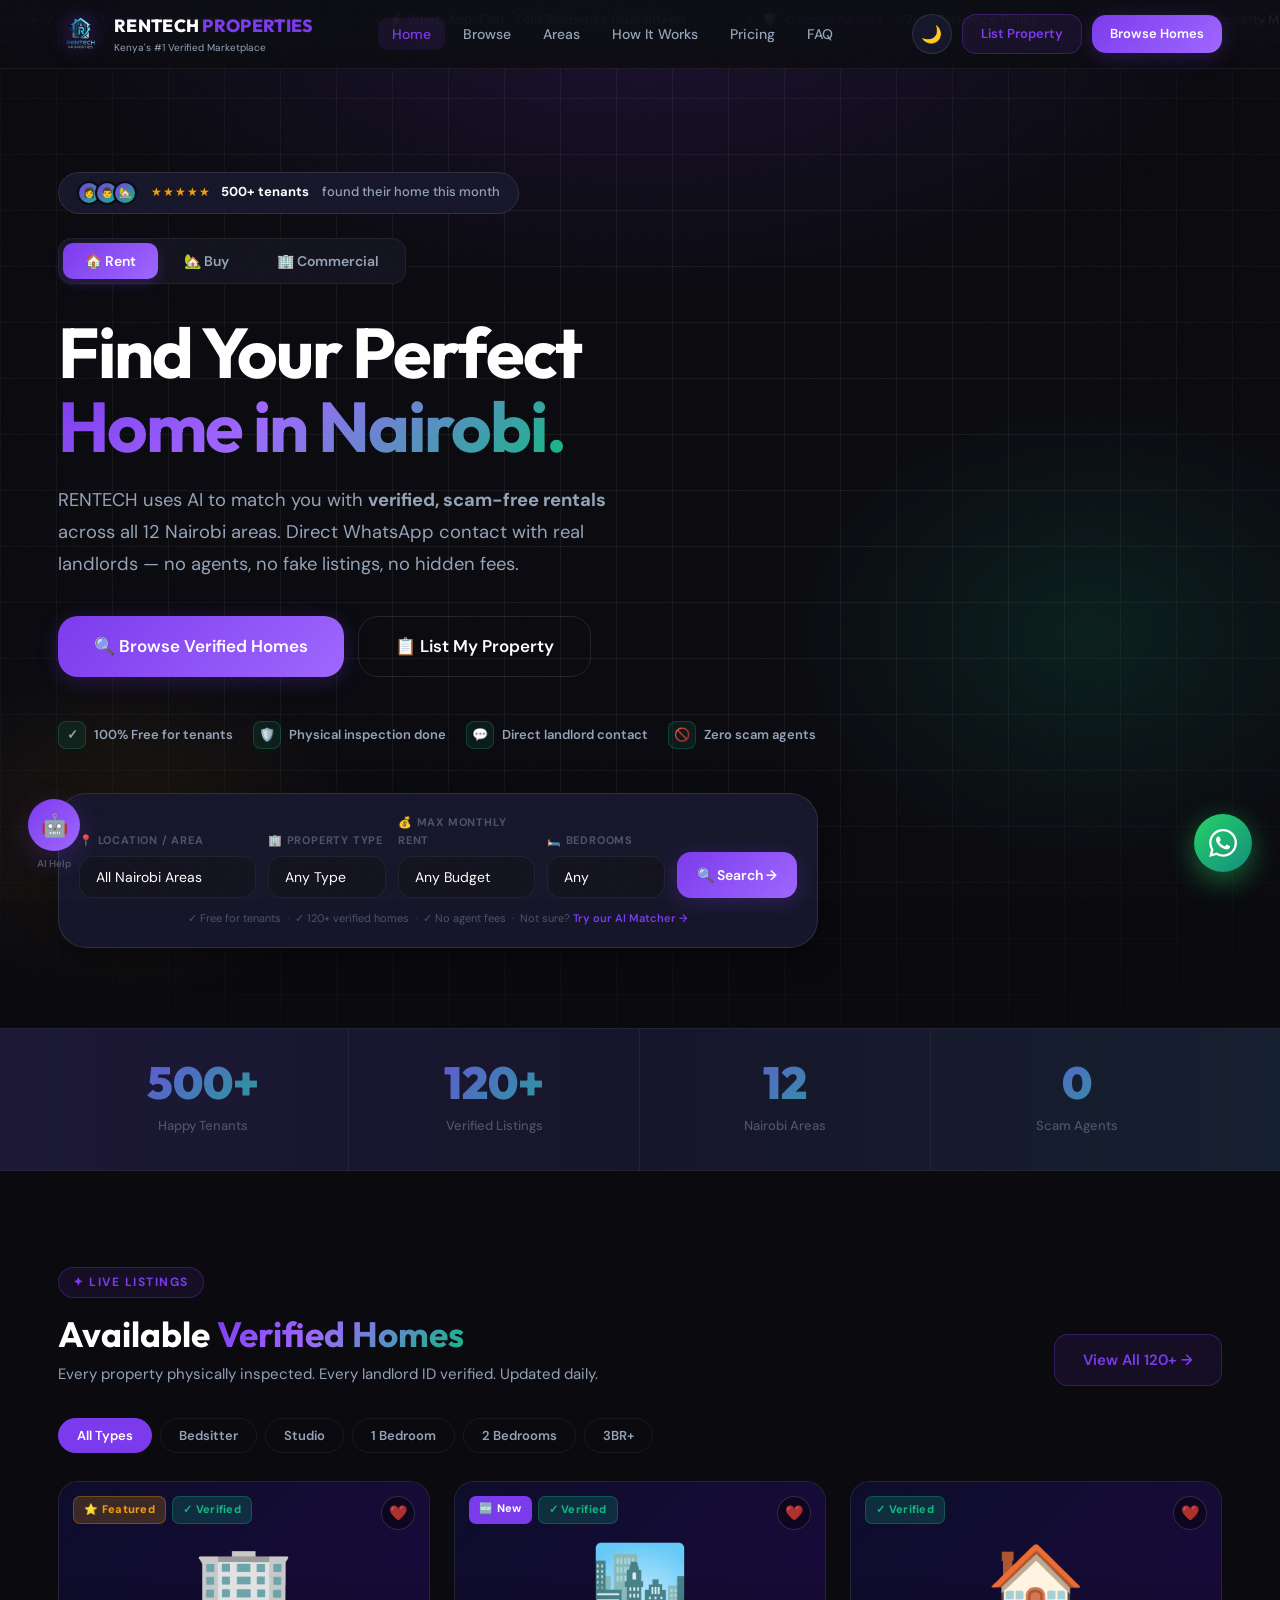
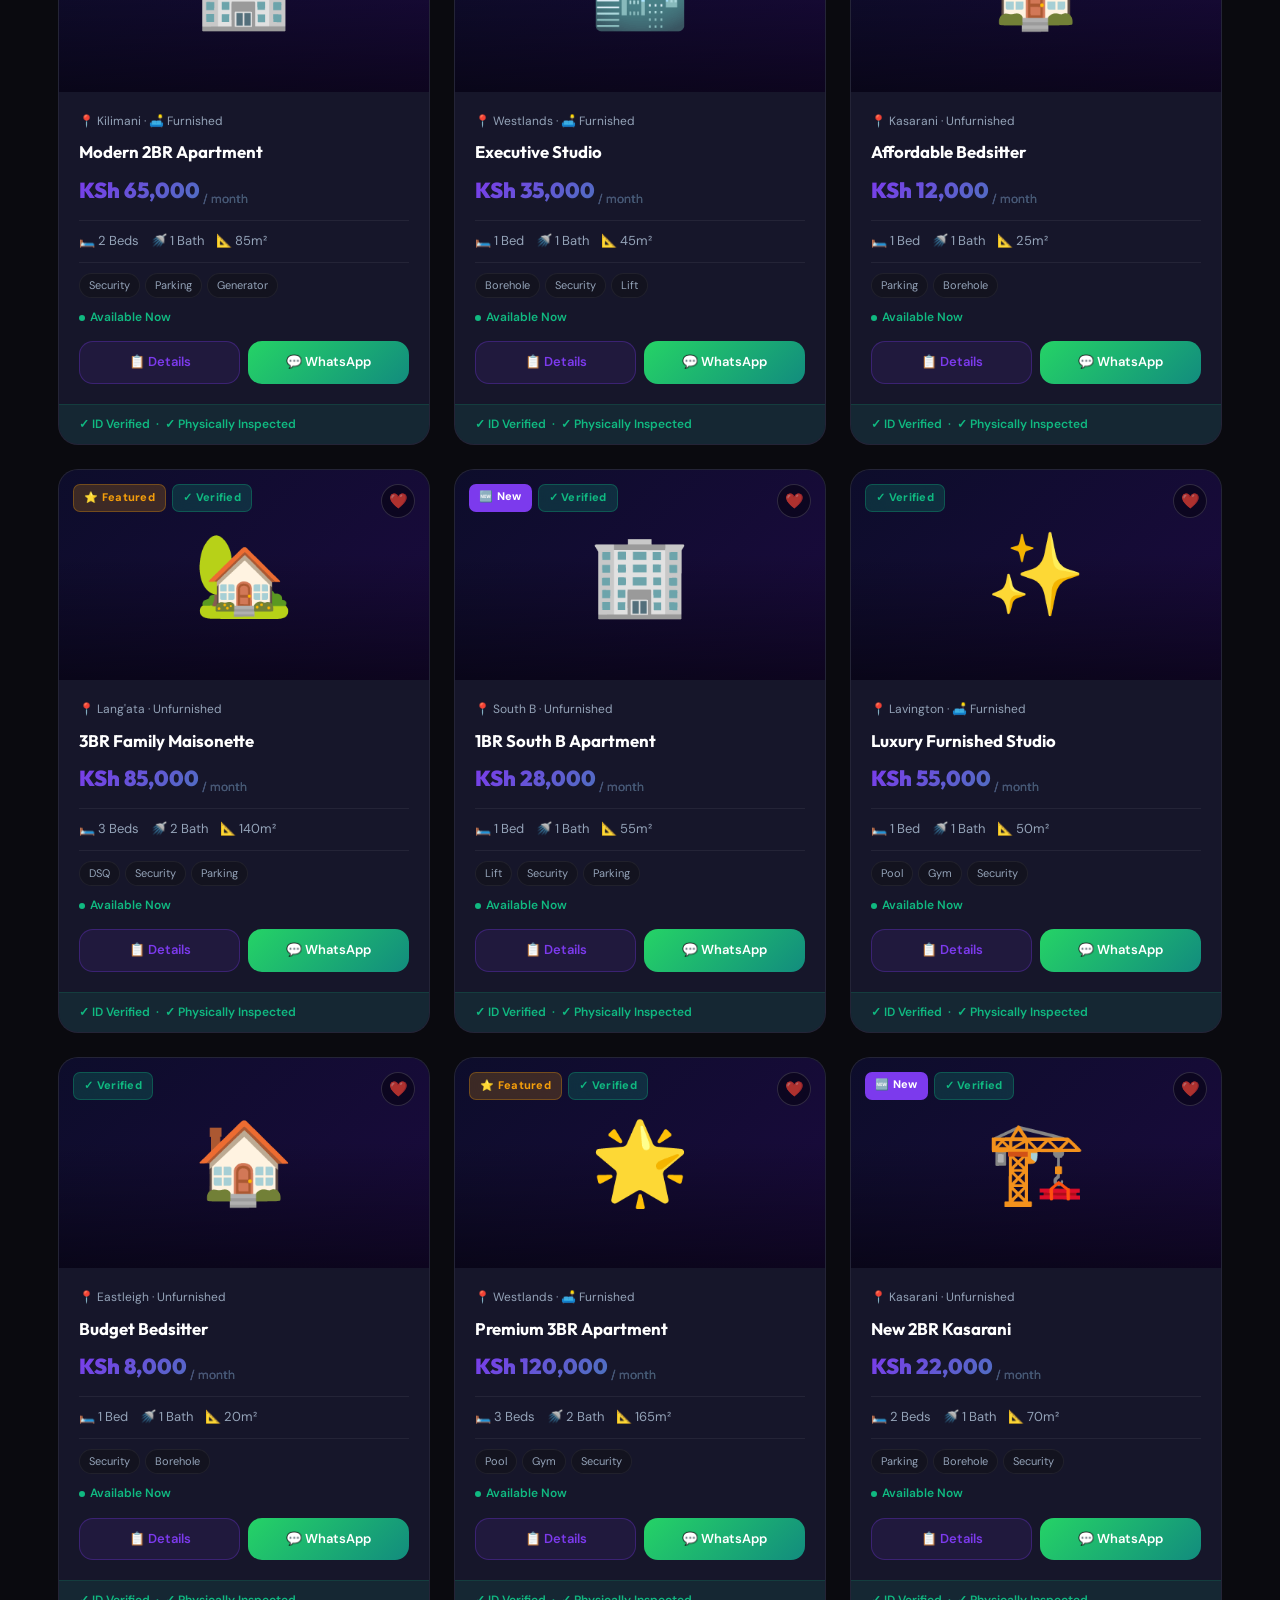
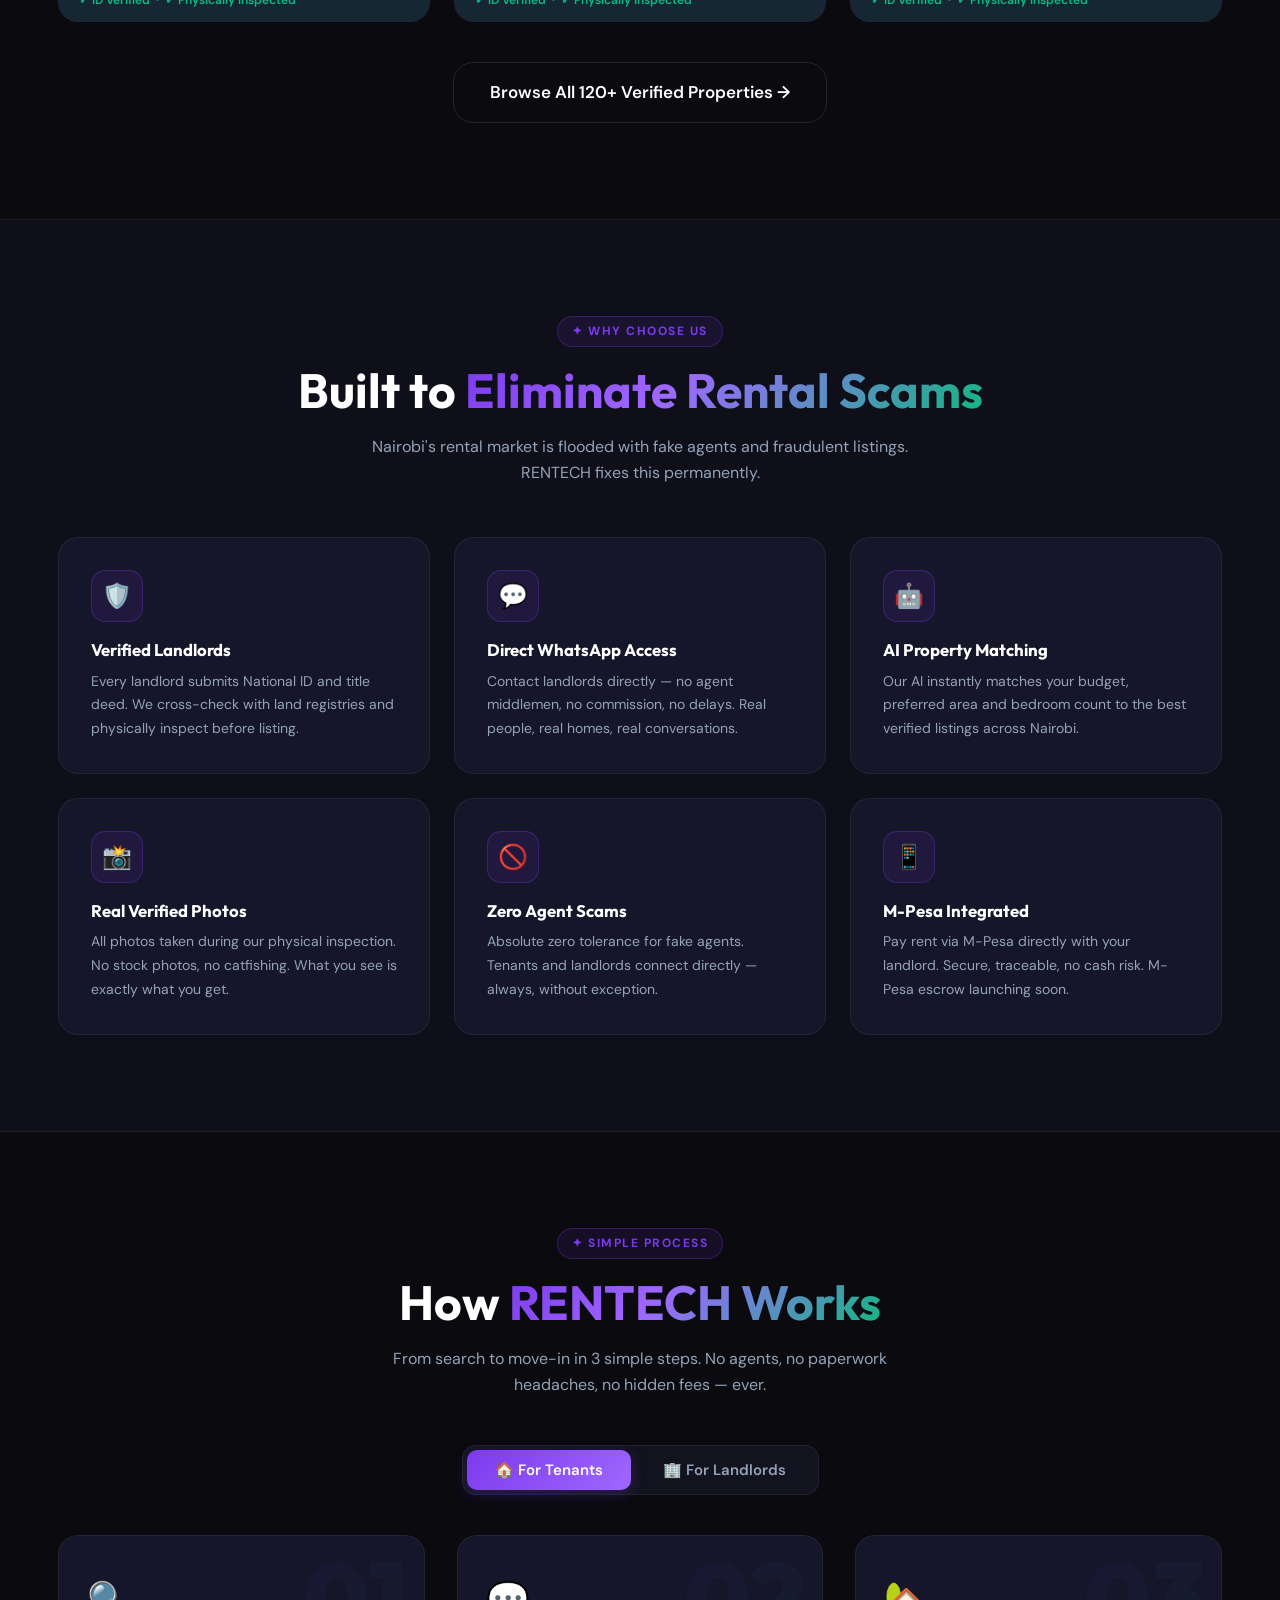
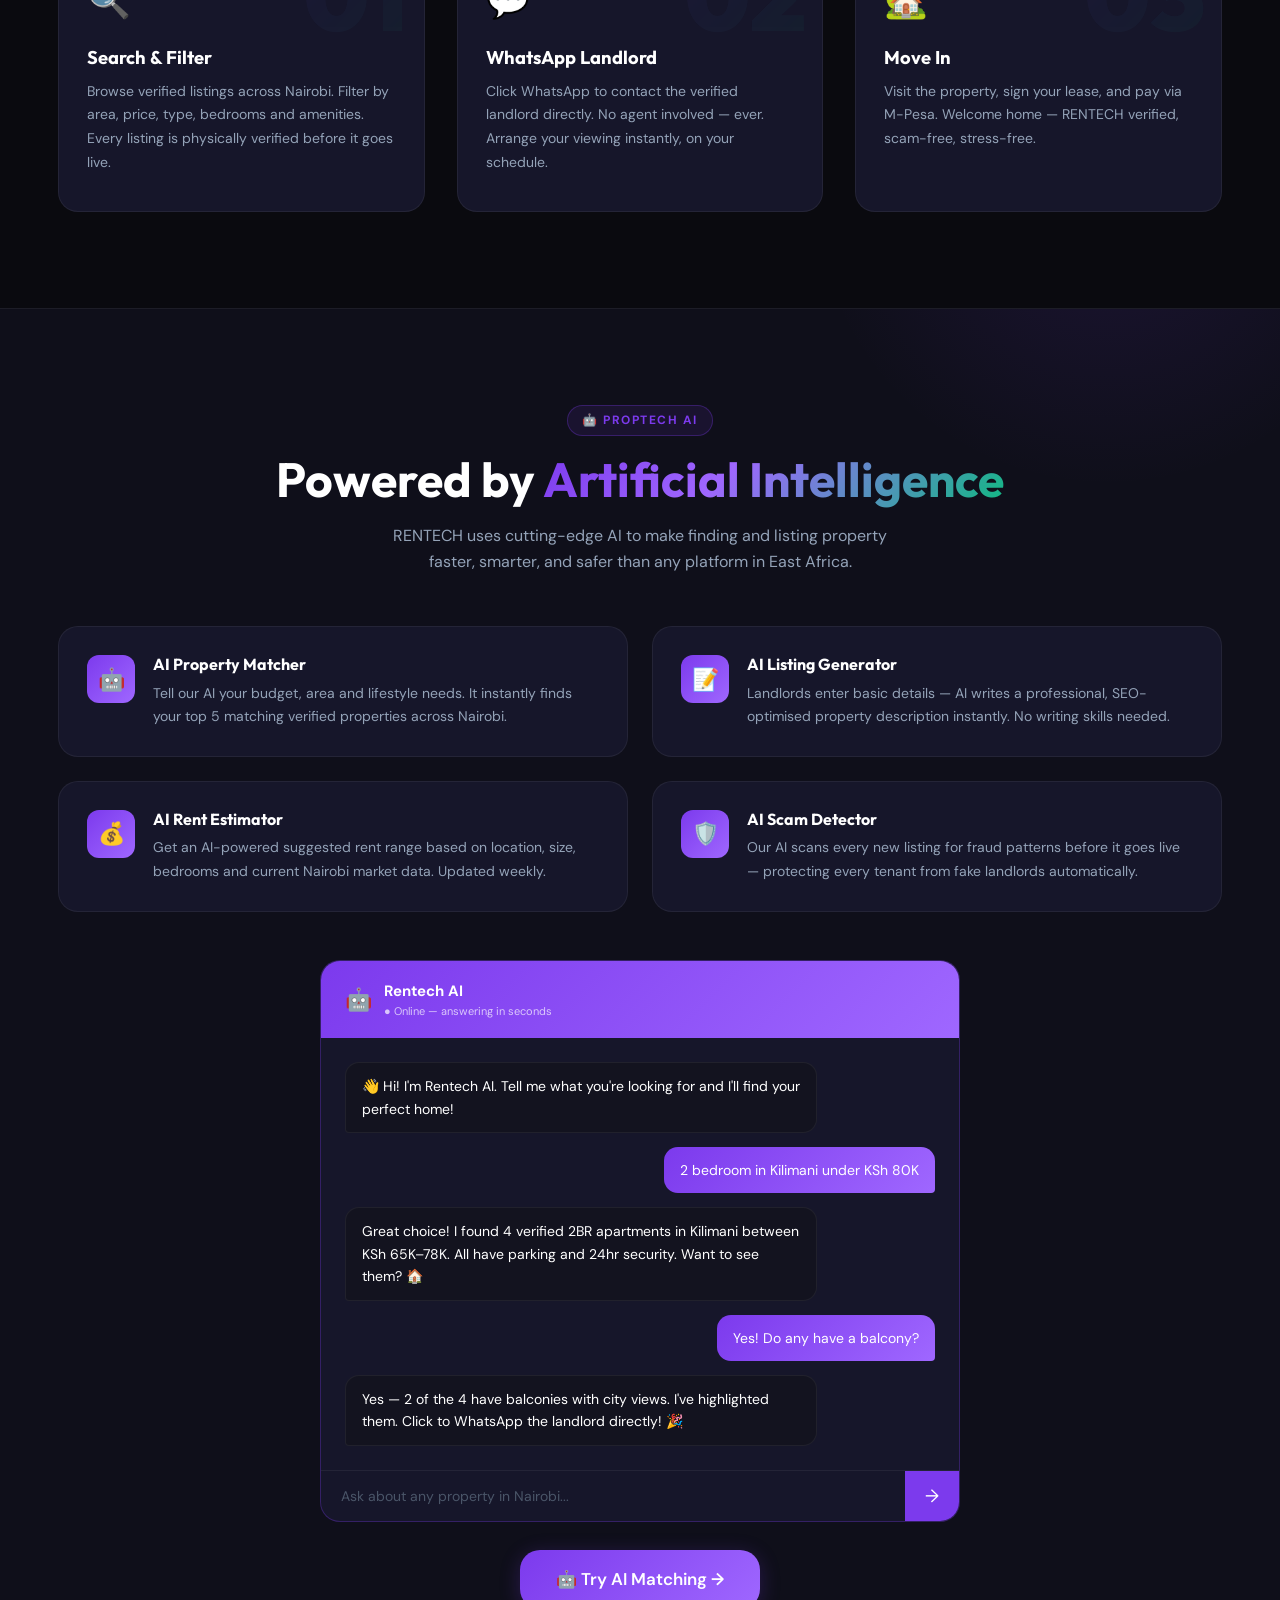
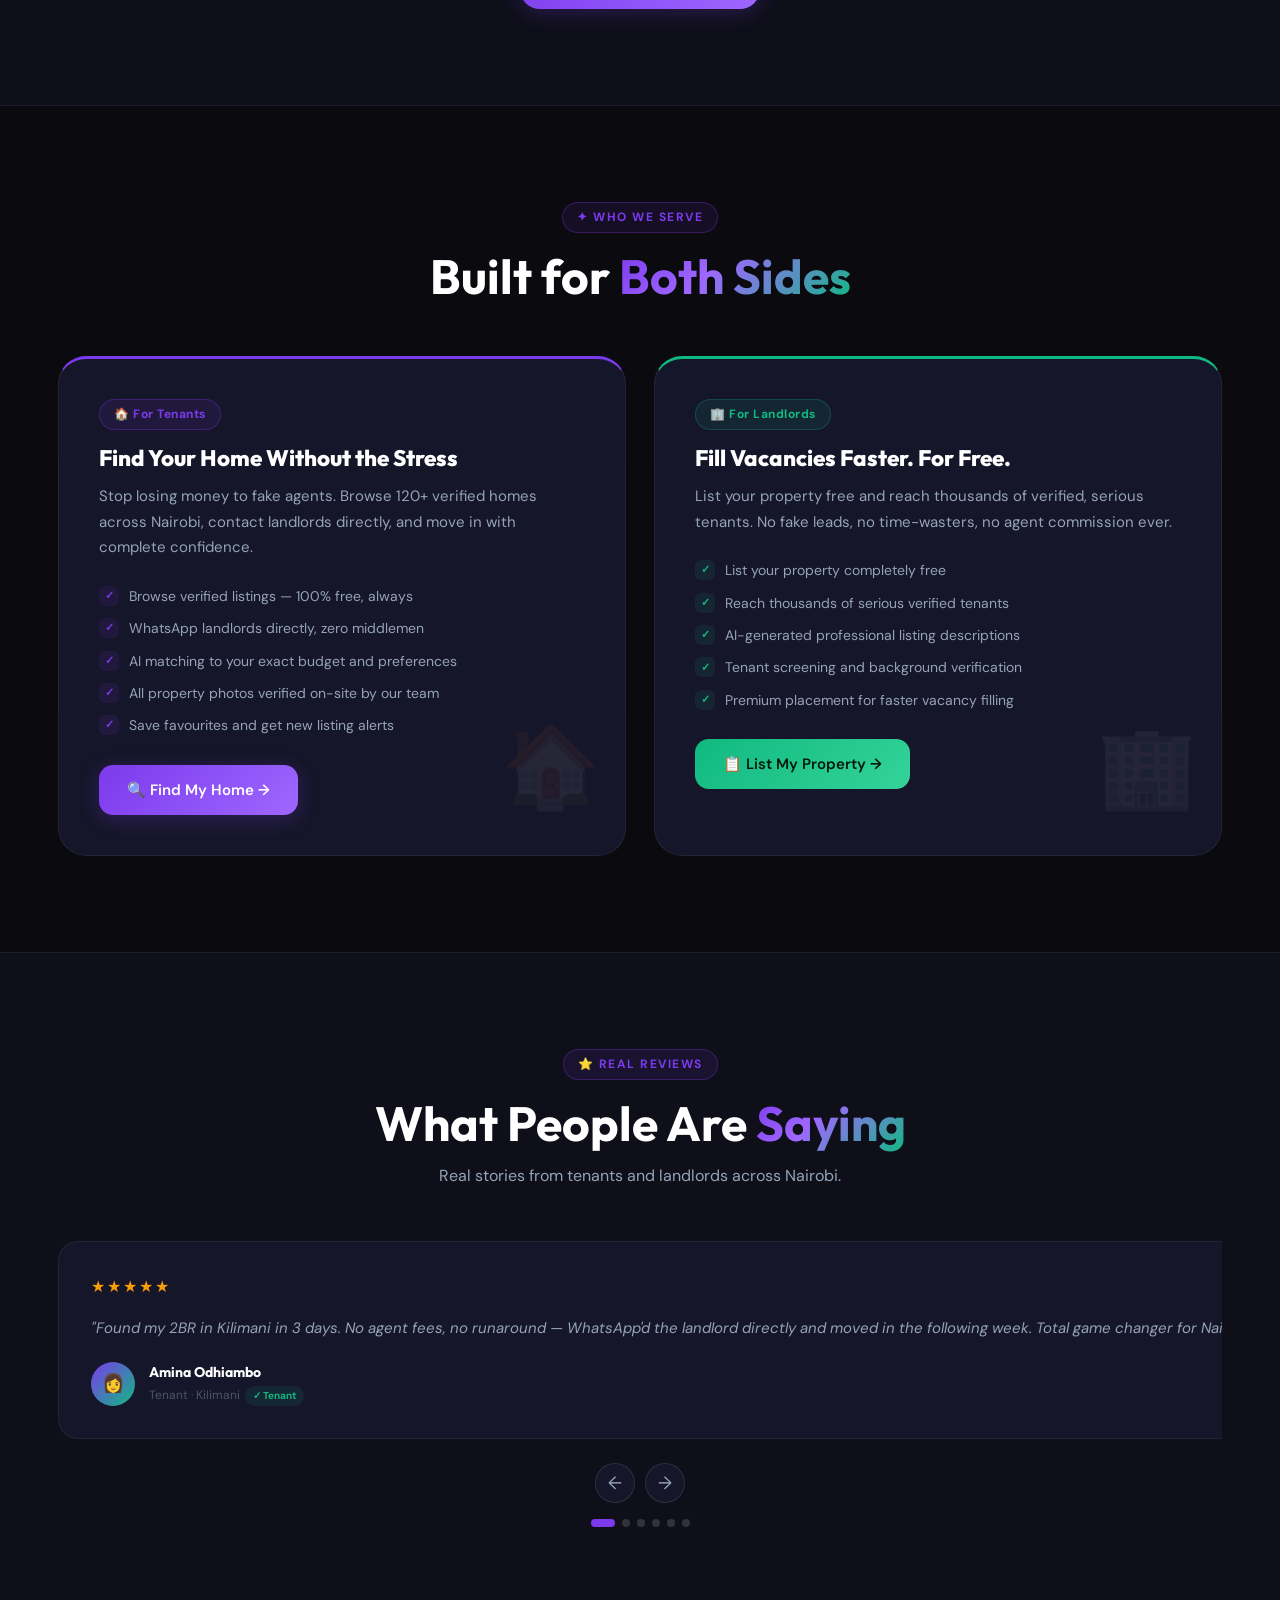
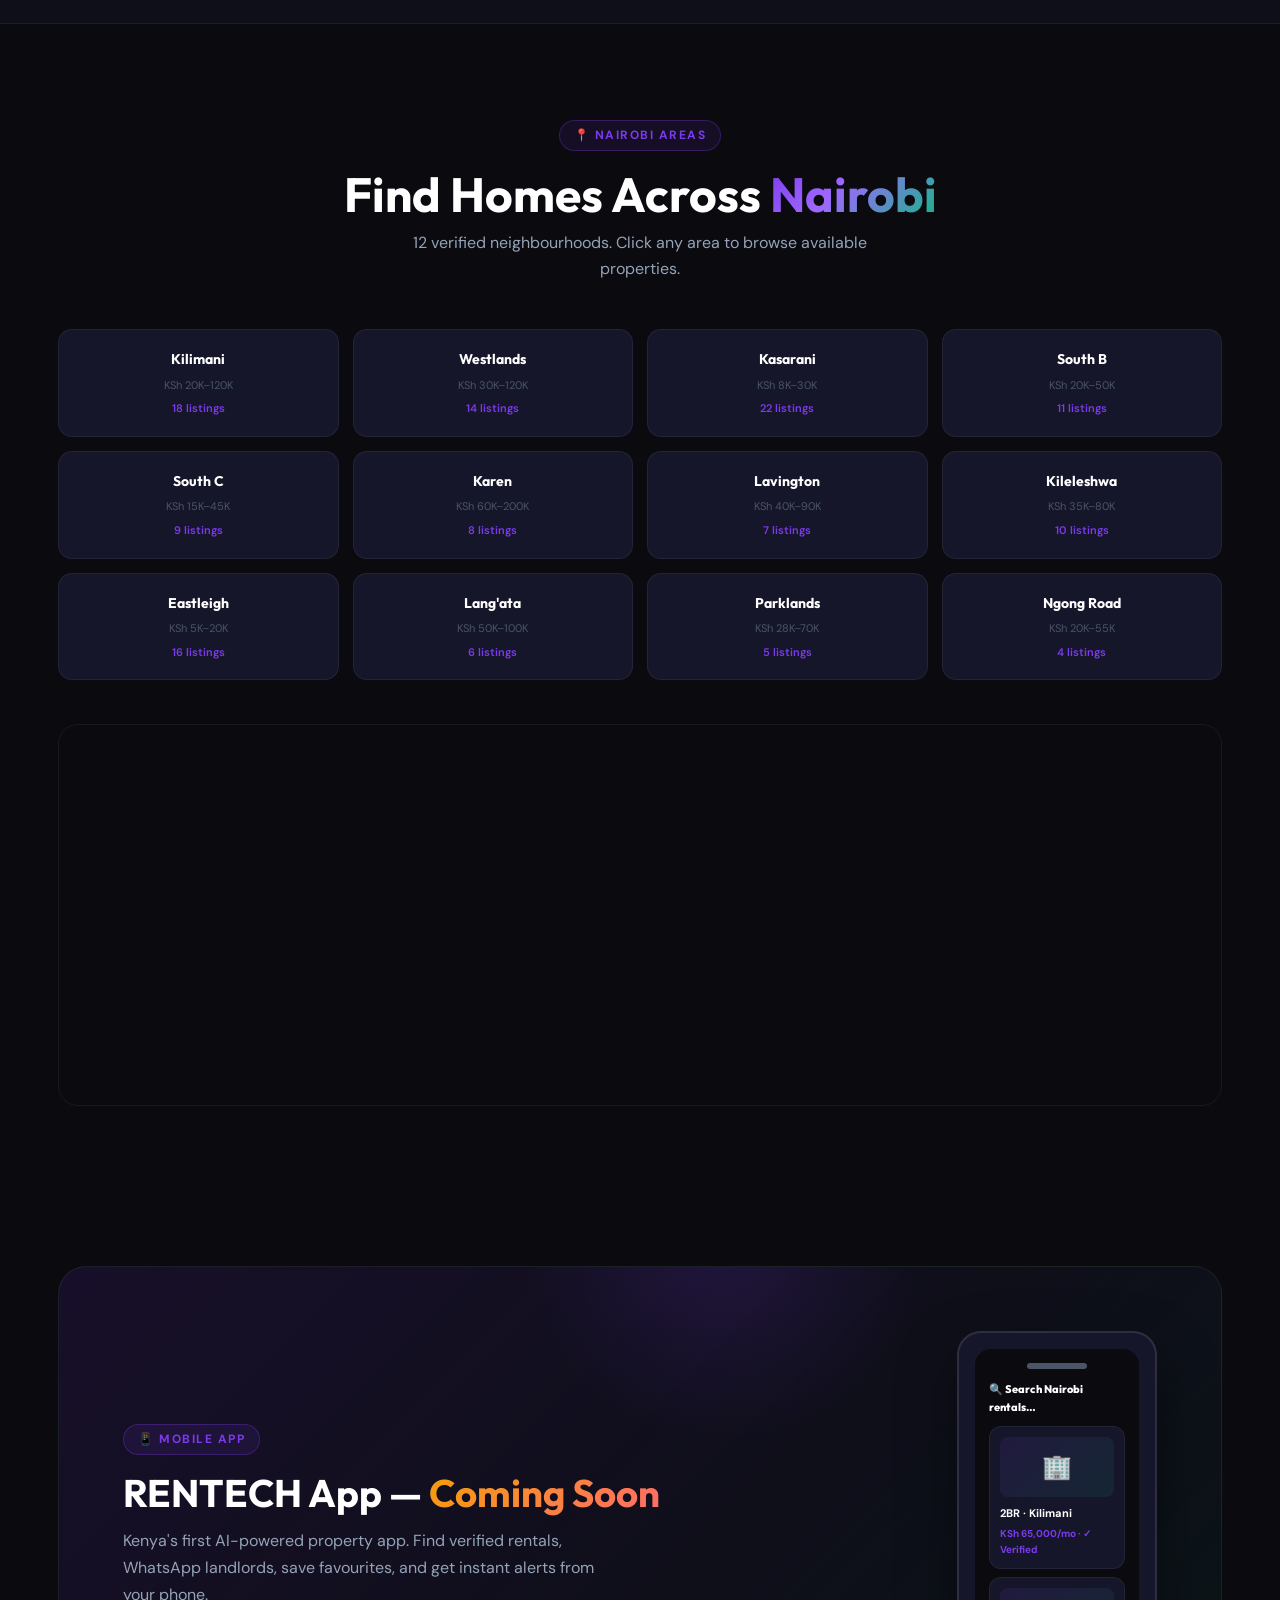
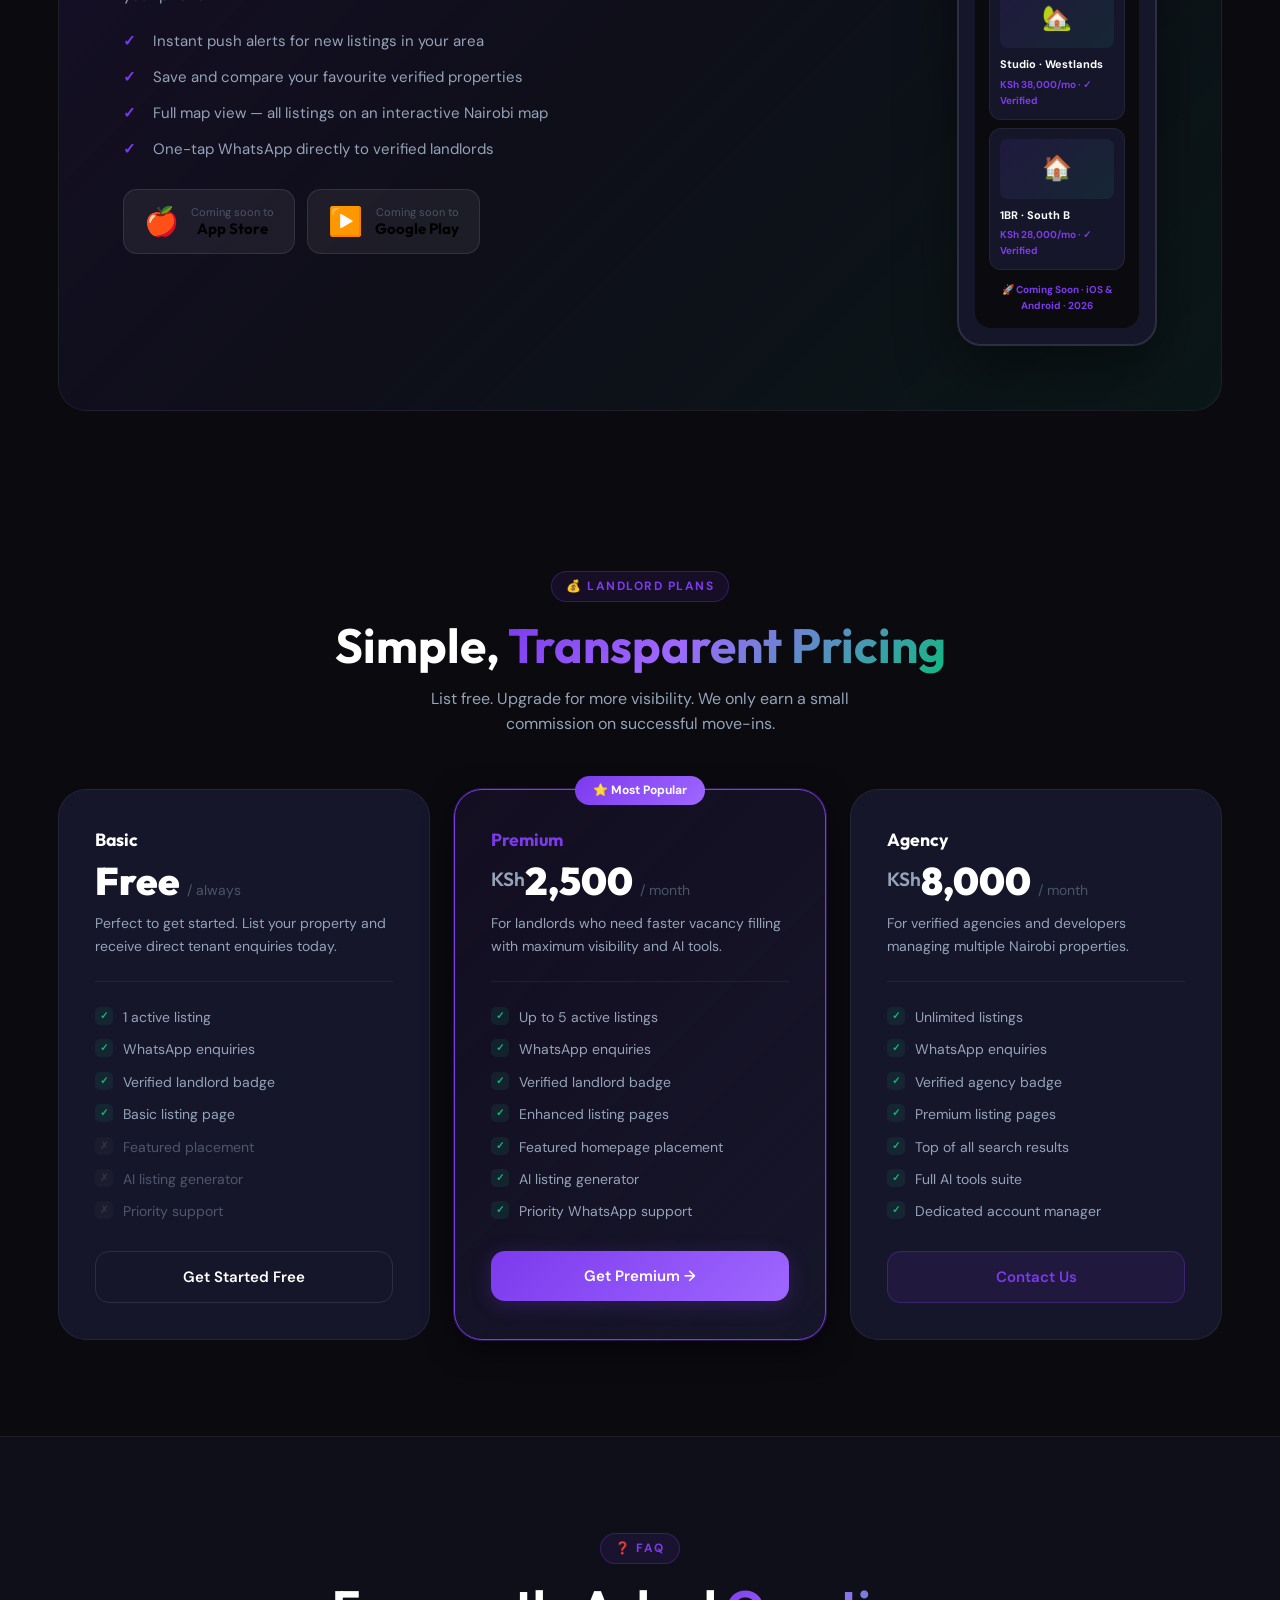
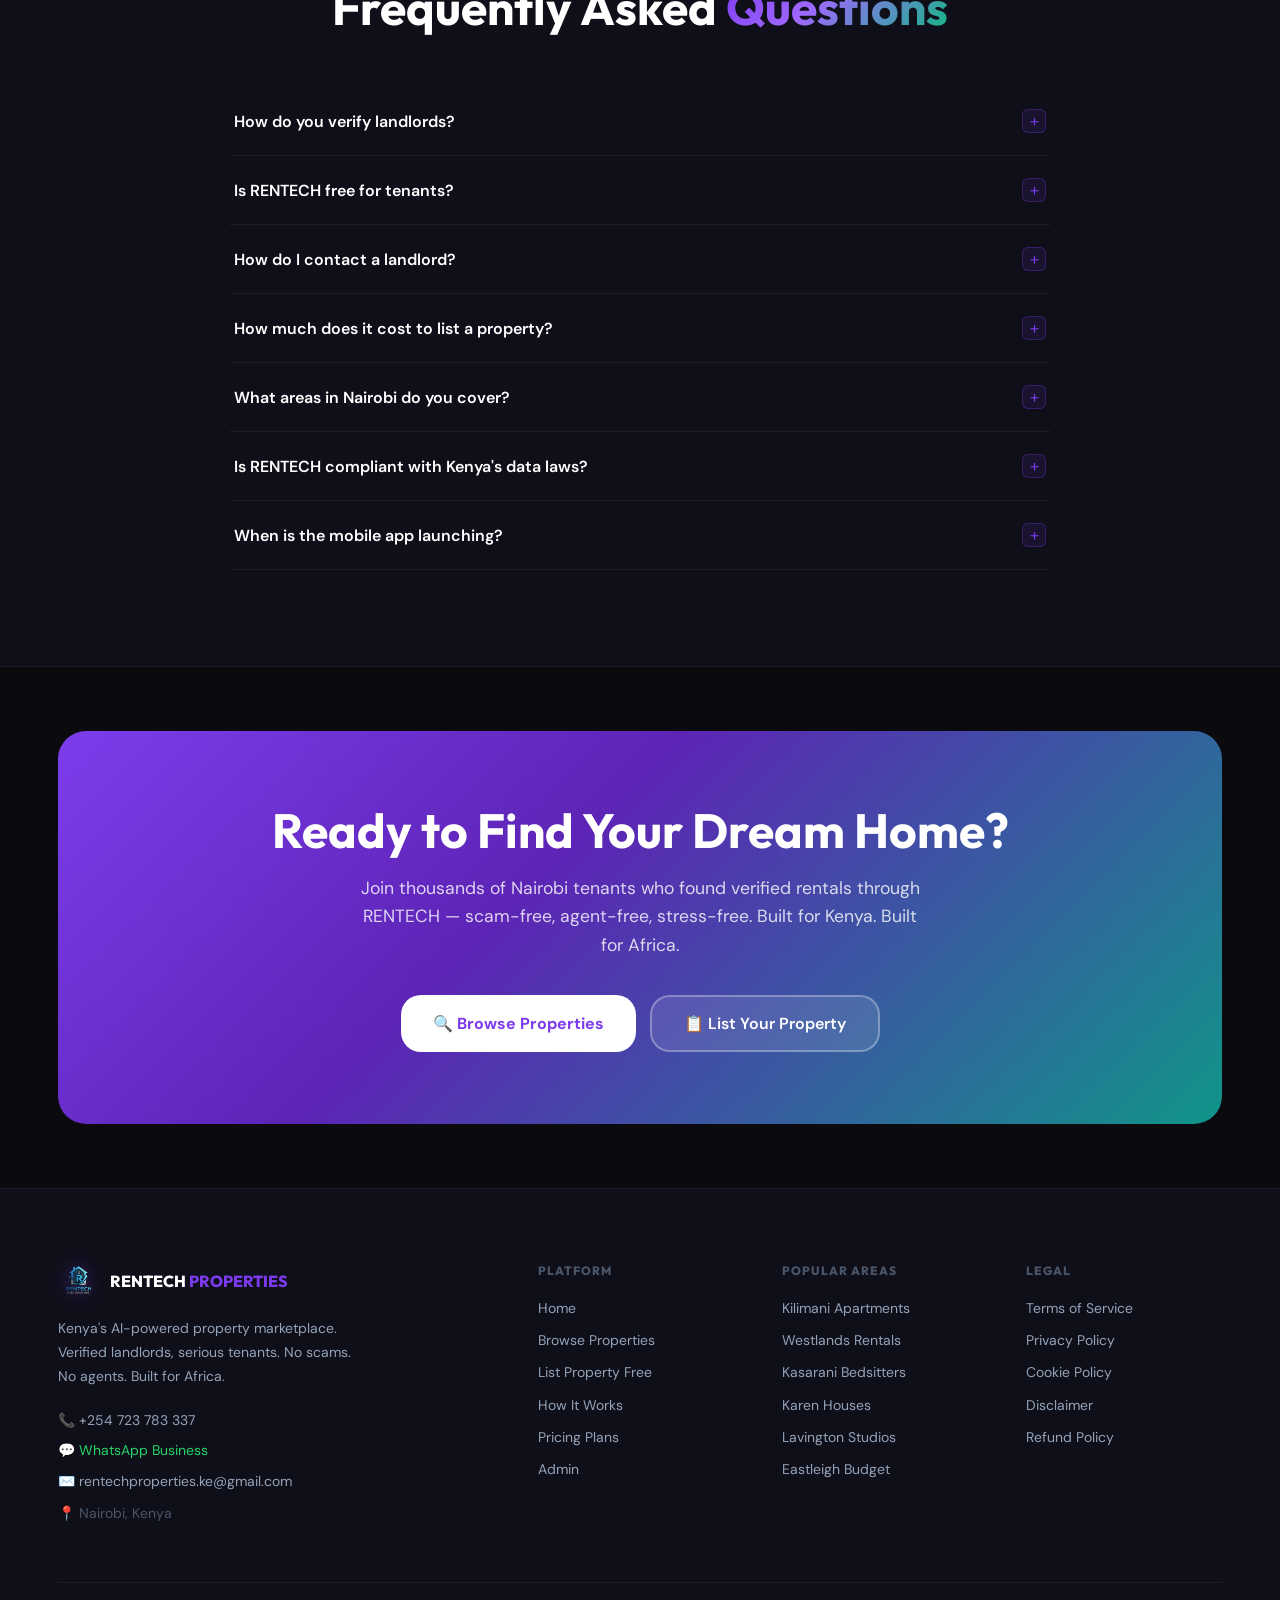
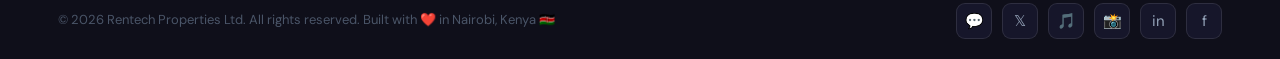
==== commit cbf14ed3: "Complete world-class brand - all pages unified" ====
--- a/index.html
+++ b/index.html
@@ -4,776 +4,955 @@
 <meta charset="UTF-8">
 <meta name="viewport" content="width=device-width, initial-scale=1.0">
 <title>Rentech Properties | Kenya's #1 Verified Property Marketplace – Nairobi Rentals</title>
-<meta name="description" content="Find verified rental homes in Nairobi. Kilimani, Westlands, Kasarani, Karen & more. AI-powered matching. Direct WhatsApp with landlords. 100% free for tenants. No scams. No agents.">
-<meta name="keywords" content="apartments Nairobi, rentals Kilimani, apartments Westlands, houses Karen Nairobi, bedsitters Kasarani, Kenya real estate, property marketplace Kenya">
-<meta property="og:title" content="Rentech Properties | Kenya's #1 Verified Property Marketplace">
-<meta property="og:description" content="Find verified rental homes across Nairobi. AI-powered. No scams. No agents. Free for tenants.">
-<meta property="og:image" content="https://rentech-properties.vercel.app/assets/logo.png">
-<meta property="og:url" content="https://rentech-properties.vercel.app">
-<meta property="og:type" content="website">
-<meta name="twitter:card" content="summary_large_image">
-<!-- Schema.org LocalBusiness -->
-<script type="application/ld+json">
-{"@context":"https://schema.org","@type":"RealEstateAgent","name":"Rentech Properties","url":"https://rentech-properties.vercel.app","telephone":"+254723783337","email":"rentechproperties.ke@gmail.com","address":{"@type":"PostalAddress","addressLocality":"Nairobi","addressCountry":"KE"},"description":"Kenya's most trusted AI-powered rental marketplace. Verified landlords, direct contact, no scams."}
-</script>
-<link rel="icon" href="favicon-32x32.png" type="image/png">
+<meta name="description" content="Nairobi's AI-powered, scam-free rental marketplace. 500+ verified landlords. Direct WhatsApp contact. No agents, no fake listings, no hidden fees.">
+<meta name="keywords" content="apartments for rent Nairobi, verified rentals Kenya, Kilimani apartments, Westlands rental, scam-free property Nairobi">
+<meta property="og:title" content="Rentech Properties — Kenya's #1 Verified Property Marketplace">
+<meta property="og:description" content="AI-powered. Scam-free. 500+ verified properties across Nairobi.">
+<meta property="og:url" content="https://rentech.co.ke/">
+<link rel="canonical" href="https://rentech.co.ke/">
+<link rel="icon" type="image/png" sizes="32x32" href="favicon-32x32.png">
+<link rel="icon" type="image/png" sizes="16x16" href="favicon-16x16.png">
 <link rel="preconnect" href="https://fonts.googleapis.com">
 <link rel="preconnect" href="https://fonts.gstatic.com" crossorigin>
-<link href="https://fonts.googleapis.com/css2?family=Syne:wght@600;700;800&family=DM+Sans:ital,opsz,wght@0,9..40,400;0,9..40,500;0,9..40,600;1,9..40,400&display=swap" rel="stylesheet">
-<link rel="stylesheet" href="css/styles.css">
+<link href="https://fonts.googleapis.com/css2?family=Outfit:wght@400;500;600;700;800;900&family=DM+Sans:opsz,wght@9..40,400;9..40,500;9..40,600&display=swap" rel="stylesheet">
+
 <style>
-/* ═══════════════════════════════════════════
-   HERO — Full-screen, Zillow-class
-═══════════════════════════════════════════ */
-.hero{
-  min-height:100vh;
-  display:flex;align-items:center;
-  position:relative;overflow:hidden;
-  padding-top:var(--nav-h);
-}
-.hero-bg{
-  position:absolute;inset:0;
+/* ═══════════════════════════════════════════════════════════
+   RENTECH BRAND SYSTEM — LIGHT + DARK THEMES
+   Primary: Deep Purple #7C3AED
+   Accent:  Emerald #10B981
+   Energy:  Orange #F59E0B
+   ═══════════════════════════════════════════════════════════ */
+
+:root {
+  /* Brand constants */
+  --purple:        #7C3AED;
+  --purple-light:  #9F67FF;
+  --purple-dim:    rgba(124,58,237,.10);
+  --purple-glow:   rgba(124,58,237,.25);
+  --purple-border: rgba(124,58,237,.30);
+  --emerald:       #10B981;
+  --emerald-dim:   rgba(16,185,129,.10);
+  --emerald-glow:  rgba(16,185,129,.25);
+  --orange:        #F59E0B;
+  --orange-dim:    rgba(245,158,11,.10);
+  --red:           #EF4444;
+  --blue:          #3B82F6;
+  --wa-green:      #25D366;
+  --radius:        14px;
+  --radius-lg:     20px;
+  --radius-xl:     28px;
+}
+
+/* ── DARK THEME (default) ─────────────────────────── */
+[data-theme="dark"] {
+  --bg:          #0A0A0F;
+  --bg-2:        #0F0F1A;
+  --bg-3:        #13131F;
+  --card:        #16162A;
+  --card-hover:  #1E1E35;
+  --border:      rgba(255,255,255,.06);
+  --border-md:   rgba(255,255,255,.10);
+  --border-lg:   rgba(255,255,255,.15);
+  --text:        #FFFFFF;
+  --text-2:      #E2E8F0;
+  --muted:       #94A3B8;
+  --dim:         #4A5568;
+  --shadow:      0 24px 60px rgba(0,0,0,.6);
+  --shadow-card: 0 8px 32px rgba(0,0,0,.4);
+  --nav-bg:      rgba(10,10,15,.80);
+}
+
+/* ── LIGHT THEME ──────────────────────────────────── */
+[data-theme="light"] {
+  --bg:          #F9FAFB;
+  --bg-2:        #FFFFFF;
+  --bg-3:        #F3F4F6;
+  --card:        #FFFFFF;
+  --card-hover:  #F9FAFB;
+  --border:      rgba(0,0,0,.06);
+  --border-md:   rgba(0,0,0,.10);
+  --border-lg:   rgba(0,0,0,.15);
+  --text:        #1A1A1A;
+  --text-2:      #374151;
+  --muted:       #6B7280;
+  --dim:         #9CA3AF;
+  --shadow:      0 24px 60px rgba(0,0,0,.08);
+  --shadow-card: 0 4px 20px rgba(0,0,0,.07);
+  --nav-bg:      rgba(249,250,251,.88);
+}
+
+/* ── RESET & BASE ─────────────────────────────────── */
+*,*::before,*::after { margin:0; padding:0; box-sizing:border-box; }
+html { scroll-behavior:smooth; font-size:16px; }
+body {
+  background: var(--bg);
+  color: var(--text);
+  font-family: 'DM Sans', sans-serif;
+  overflow-x: hidden;
+  line-height: 1.6;
+  transition: background .3s, color .3s;
+}
+h1,h2,h3,h4,h5,.heading { font-family:'Outfit',sans-serif; line-height:1.15; }
+a { text-decoration:none; color:inherit; }
+ul { list-style:none; }
+img { max-width:100%; }
+button { cursor:pointer; font-family:'DM Sans',sans-serif; }
+
+.container { max-width:1220px; margin:0 auto; padding:0 28px; }
+.section { padding:96px 0; }
+.section-sm { padding:64px 0; }
+.text-center { text-align:center; }
+.text-purple { color:var(--purple); }
+.text-emerald { color:var(--emerald); }
+.text-orange { color:var(--orange); }
+.text-muted { color:var(--muted); }
+
+/* Gradient text */
+.gradient-text {
+  background: linear-gradient(135deg, var(--purple) 0%, var(--purple-light) 40%, var(--emerald) 100%);
+  -webkit-background-clip: text; -webkit-text-fill-color: transparent; background-clip: text;
+}
+.gradient-text-warm {
+  background: linear-gradient(135deg, var(--orange) 0%, #FF6B6B 100%);
+  -webkit-background-clip: text; -webkit-text-fill-color: transparent; background-clip: text;
+}
+
+/* Section labels */
+.eyebrow {
+  display: inline-flex; align-items:center; gap:8px;
+  font-size:12px; font-weight:700; letter-spacing:1.5px; text-transform:uppercase;
+  color: var(--purple); padding:5px 14px;
+  background: var(--purple-dim); border:1px solid var(--purple-border);
+  border-radius:50px; margin-bottom:16px;
+}
+[data-theme="light"] .eyebrow { background:rgba(124,58,237,.08); }
+
+/* ── NOISE TEXTURE ────────────────────────────────── */
+body::after {
+  content:''; position:fixed; inset:0; pointer-events:none; z-index:9999;
+  background-image: url("data:image/svg+xml,%3Csvg viewBox='0 0 512 512' xmlns='http://www.w3.org/2000/svg'%3E%3Cfilter id='noise'%3E%3CfeTurbulence type='fractalNoise' baseFrequency='0.75' numOctaves='4' stitchTiles='stitch'/%3E%3C/filter%3E%3Crect width='100%25' height='100%25' filter='url(%23noise)'/%3E%3C/svg%3E");
+  opacity: 0.025;
+}
+
+/* ── BUTTONS ──────────────────────────────────────── */
+.btn {
+  display:inline-flex; align-items:center; justify-content:center;
+  gap:8px; padding:13px 28px; border-radius:var(--radius);
+  font-weight:600; font-size:15px; transition:all .22s cubic-bezier(.4,0,.2,1);
+  border:none; cursor:pointer; font-family:'DM Sans',sans-serif;
+  white-space:nowrap; position:relative; overflow:hidden;
+}
+.btn::after { content:''; position:absolute; inset:0; background:rgba(255,255,255,0); transition:background .2s; }
+.btn:hover::after { background:rgba(255,255,255,.07); }
+
+.btn-primary {
+  background: linear-gradient(135deg, var(--purple), var(--purple-light));
+  color:#fff; box-shadow: 0 4px 20px var(--purple-glow);
+}
+.btn-primary:hover { transform:translateY(-2px); box-shadow:0 12px 32px var(--purple-glow); }
+
+.btn-emerald {
+  background: linear-gradient(135deg, var(--emerald), #34D399);
+  color:#021a0d;
+}
+.btn-emerald:hover { transform:translateY(-2px); box-shadow:0 12px 28px var(--emerald-glow); }
+
+.btn-outline {
+  background:transparent; border:1.5px solid var(--border-md); color:var(--text);
+}
+.btn-outline:hover { border-color:var(--purple); color:var(--purple); transform:translateY(-2px); }
+
+.btn-ghost {
+  background:var(--purple-dim); color:var(--purple); border:1px solid var(--purple-border);
+}
+.btn-ghost:hover { background:var(--purple); color:#fff; transform:translateY(-2px); }
+
+.btn-wa {
+  background: linear-gradient(135deg, #25D366, #128C7E);
+  color:#fff;
+}
+.btn-wa:hover { transform:translateY(-2px); box-shadow:0 12px 28px rgba(37,211,102,.3); }
+
+.btn-lg { padding:16px 36px; font-size:17px; border-radius:var(--radius-lg); }
+.btn-sm { padding:9px 18px; font-size:13px; }
+.btn-full { width:100%; }
+.btn-icon { width:42px; height:42px; padding:0; border-radius:50%; }
+
+/* ── TICKER ───────────────────────────────────────── */
+.ticker-bar {
+  background: linear-gradient(90deg, var(--purple-dim), var(--emerald-dim), var(--purple-dim));
+  border-bottom:1px solid var(--border-md); padding:10px 0; overflow:hidden;
+  position:relative; z-index:10;
+}
+[data-theme="light"] .ticker-bar { background:linear-gradient(90deg,rgba(124,58,237,.06),rgba(16,185,129,.06),rgba(124,58,237,.06)); }
+.ticker-track { display:flex; white-space:nowrap; animation:ticker 35s linear infinite; }
+.ticker-track:hover { animation-play-state:paused; }
+.ticker-item { display:inline-flex; align-items:center; gap:8px; padding:0 32px; font-size:13px; font-weight:500; color:var(--muted); }
+.ticker-gem { width:5px; height:5px; background:var(--purple); border-radius:50%; flex-shrink:0; }
+.ticker-item strong { color:var(--purple); }
+@keyframes ticker { 0%{transform:translateX(0)} 100%{transform:translateX(-50%)} }
+
+/* ── NAVIGATION ───────────────────────────────────── */
+.nav {
+  position:fixed; top:0; width:100%; z-index:500;
+  background: var(--nav-bg);
+  backdrop-filter:blur(24px); -webkit-backdrop-filter:blur(24px);
+  border-bottom:1px solid var(--border); transition:all .3s;
+}
+.nav.scrolled {
+  background: var(--bg-2);
+  box-shadow: 0 4px 24px rgba(0,0,0,.12);
+}
+[data-theme="light"] .nav.scrolled { box-shadow:0 4px 24px rgba(0,0,0,.08); }
+.nav-wrap { display:flex; align-items:center; justify-content:space-between; height:68px; gap:20px; }
+.nav-logo { display:flex; align-items:center; gap:12px; flex-shrink:0; }
+.nav-logo img {
+  height:44px; width:44px; object-fit:contain; border-radius:10px;
+  filter: drop-shadow(0 0 10px rgba(124,58,237,.4));
+  transition:transform .3s;
+}
+.nav-logo:hover img { transform:scale(1.05) rotate(-3deg); }
+.nav-logo-text { font-family:'Outfit',sans-serif; font-size:1.1rem; font-weight:800; letter-spacing:.3px; }
+.nav-logo-sub { font-size:10px; color:var(--muted); font-family:'DM Sans',sans-serif; }
+.nav-links { display:flex; align-items:center; gap:4px; }
+.nav-links a {
+  padding:7px 14px; border-radius:9px; font-size:14px; font-weight:500;
+  color:var(--muted); transition:all .2s;
+}
+.nav-links a:hover { color:var(--text); background:var(--border); }
+.nav-links a.active { color:var(--purple); background:var(--purple-dim); }
+.nav-right { display:flex; align-items:center; gap:10px; }
+.theme-btn {
+  width:40px; height:40px; border-radius:50%; border:1.5px solid var(--border-md);
+  background:var(--card); color:var(--muted); font-size:17px;
+  display:flex; align-items:center; justify-content:center; transition:all .2s;
+}
+.theme-btn:hover { border-color:var(--purple); color:var(--purple); background:var(--purple-dim); }
+.hamburger {
+  display:none; width:40px; height:40px; border-radius:9px;
+  border:1.5px solid var(--border-md); background:var(--card); color:var(--text);
+  font-size:19px; align-items:center; justify-content:center;
+}
+.mobile-menu {
+  display:none; flex-direction:column; background:var(--bg-2);
+  border-top:1px solid var(--border); padding:16px 24px; gap:4px;
+}
+.mobile-menu.open { display:flex; }
+.mobile-menu a { padding:12px 8px; border-bottom:1px solid var(--border); color:var(--muted); font-size:15px; font-weight:500; transition:color .2s; }
+.mobile-menu a:last-child { border-bottom:none; }
+.mobile-menu a:hover { color:var(--purple); }
+
+/* ── HERO SECTION ─────────────────────────────────── */
+.hero {
+  min-height:100vh; display:flex; align-items:center;
+  padding:130px 0 80px; position:relative; overflow:hidden;
+}
+/* Gradient mesh background */
+.hero-mesh {
+  position:absolute; inset:0; pointer-events:none;
   background:
-    radial-gradient(ellipse 80% 60% at 75% 35%,rgba(255,201,71,.1) 0%,transparent 60%),
-    radial-gradient(ellipse 55% 50% at 15% 75%,rgba(16,185,129,.08) 0%,transparent 55%),
-    var(--bg);
-  z-index:0;
-}
-.hero-grid-bg{
-  position:absolute;inset:0;
+    radial-gradient(ellipse 80% 60% at 50% -10%, rgba(124,58,237,.18) 0%, transparent 60%),
+    radial-gradient(ellipse 40% 40% at 85% 60%, rgba(16,185,129,.12) 0%, transparent 60%),
+    radial-gradient(ellipse 30% 30% at 10% 80%, rgba(245,158,11,.08) 0%, transparent 60%);
+}
+[data-theme="light"] .hero-mesh {
+  background:
+    radial-gradient(ellipse 80% 60% at 50% -10%, rgba(124,58,237,.10) 0%, transparent 60%),
+    radial-gradient(ellipse 40% 40% at 85% 60%, rgba(16,185,129,.08) 0%, transparent 60%),
+    radial-gradient(ellipse 30% 30% at 10% 80%, rgba(245,158,11,.06) 0%, transparent 60%);
+}
+/* Grid overlay */
+.hero-grid {
+  position:absolute; inset:0; pointer-events:none;
   background-image:
-    linear-gradient(rgba(255,255,255,.018) 1px,transparent 1px),
-    linear-gradient(90deg,rgba(255,255,255,.018) 1px,transparent 1px);
-  background-size:52px 52px;
-  mask-image:radial-gradient(ellipse 85% 85% at 50% 50%,#000,transparent);
-  z-index:0;
-}
-.orb{
-  position:absolute;border-radius:50%;
-  filter:blur(80px);opacity:.15;
-  animation:float-orb 9s ease-in-out infinite;
-  z-index:0;pointer-events:none;
-}
-.orb-1{width:550px;height:550px;background:var(--gold);top:-140px;right:-120px;}
-.orb-2{width:400px;height:400px;background:var(--emerald);bottom:-90px;left:-80px;animation-delay:-3.5s;}
-.orb-3{width:280px;height:280px;background:var(--blue);top:50%;left:38%;animation-delay:-6s;opacity:.1;}
-
-.hero-content{
-  position:relative;z-index:2;width:100%;
-  display:grid;grid-template-columns:1.1fr .9fr;
-  gap:56px;align-items:center;
-  padding:80px 0 80px;
-}
-
-/* Hero left */
-.hero-eyebrow{
-  display:inline-flex;align-items:center;gap:9px;
-  background:rgba(255,201,71,.1);border:1px solid rgba(255,201,71,.3);
-  border-radius:100px;padding:7px 18px;
-  font-size:.76rem;font-weight:700;color:var(--gold);
-  margin-bottom:26px;letter-spacing:.05em;
-}
-.eyebrow-dot{
-  width:7px;height:7px;background:var(--gold);border-radius:50%;
-  animation:dot-pulse 2s ease-in-out infinite;
-}
-@keyframes dot-pulse{0%,100%{opacity:1;transform:scale(1);}50%{opacity:.3;transform:scale(.6);}}
-
-.hero-h1{
-  font-family:'Syne',sans-serif;
-  font-size:clamp(2.9rem,5.8vw,4.8rem);
-  font-weight:800;line-height:1.03;
-  margin-bottom:22px;letter-spacing:-.028em;
-}
-.hero-h1 .line-gold{color:var(--gold);display:block;}
-.hero-h1 .line-em  {color:var(--emerald);display:block;}
-
-.hero-sub{
-  font-size:1.07rem;color:var(--muted);
-  line-height:1.74;margin-bottom:34px;max-width:500px;
-}
-
-/* Buy / Rent tabs */
-.listing-tabs{
-  display:flex;gap:4px;
-  background:var(--bg-2);
-  border:1px solid var(--border);
-  border-radius:12px;padding:4px;
-  width:fit-content;margin-bottom:20px;
-}
-.listing-tab{
-  padding:9px 22px;border-radius:9px;
-  font-family:'Syne',sans-serif;font-weight:700;font-size:.84rem;
-  border:none;background:transparent;color:var(--muted);
-  cursor:pointer;transition:all .2s;
-}
-.listing-tab.active{
-  background:var(--gold);color:#0a0a0a;
-  box-shadow:0 2px 8px var(--gold-glow);
-}
-
-.hero-ctas{display:flex;gap:13px;flex-wrap:wrap;margin-bottom:40px;}
-.hero-cta-1{
-  padding:16px 34px;background:var(--gold);color:#0a0a0a;
-  border:none;border-radius:var(--radius);
-  font-family:'Syne',sans-serif;font-size:1rem;font-weight:700;
-  display:inline-flex;align-items:center;gap:9px;
-  transition:all .25s;box-shadow:0 8px 24px var(--gold-glow);
-}
-.hero-cta-1:hover{transform:translateY(-2px);box-shadow:0 14px 32px var(--gold-glow);}
-.hero-cta-2{
-  padding:16px 34px;background:transparent;color:var(--text);
-  border:1px solid var(--border);border-radius:var(--radius);
-  font-family:'DM Sans',sans-serif;font-size:1rem;font-weight:500;
-  display:inline-flex;align-items:center;gap:9px;transition:all .25s;
-}
-.hero-cta-2:hover{border-color:var(--gold);color:var(--gold);}
-
-/* Social proof */
-.hero-proof{
-  display:flex;align-items:center;gap:18px;flex-wrap:wrap;
-  margin-bottom:32px;
-}
-.proof-avs{display:flex;}
-.proof-av{
-  width:34px;height:34px;border-radius:50%;
-  border:2px solid var(--bg);background:var(--card);
-  display:flex;align-items:center;justify-content:center;
-  font-size:.9rem;margin-left:-9px;
-}
-.proof-av:first-child{margin-left:0;}
-.proof-txt{font-size:.8rem;color:var(--muted);line-height:1.55;}
-.proof-txt strong{color:var(--text);font-weight:600;}
-
-/* Trust chips */
-.hero-trust-chips{display:flex;gap:10px;flex-wrap:wrap;}
-.trust-chip{
-  display:flex;align-items:center;gap:7px;
-  font-size:.78rem;color:var(--muted);
-  background:var(--card);border:1px solid var(--border);
-  border-radius:100px;padding:5px 13px;
-}
-.trust-chip .tc-icon{
-  width:18px;height:18px;border-radius:50%;
-  background:var(--em-dim);color:var(--emerald);
-  display:flex;align-items:center;justify-content:center;
-  font-size:.6rem;font-weight:700;flex-shrink:0;
-}
-
-/* ── HERO RIGHT: Advanced Search Card ── */
-.search-card{
-  background:var(--card);border:1.5px solid var(--border);
-  border-radius:var(--radius-xl);padding:32px;
-  box-shadow:var(--shadow-lg);position:relative;
-  width:100%;
-}
-.search-card::before{
-  content:'';position:absolute;
-  top:-1.5px;left:40px;right:40px;height:3px;
-  background:linear-gradient(90deg,transparent,var(--gold),var(--emerald),transparent);
-  border-radius:100px;
-}
-.sc-title{
-  font-family:'Syne',sans-serif;font-size:1.08rem;font-weight:700;
-  margin-bottom:20px;display:flex;align-items:center;gap:9px;
-}
-.sc-field{margin-bottom:13px;}
-.sc-label{
-  display:block;font-size:.68rem;font-weight:700;
-  text-transform:uppercase;letter-spacing:.09em;
-  color:var(--muted);margin-bottom:7px;
-}
-.sc-select{
-  width:100%;padding:12px 14px;
-  background:var(--bg-2);border:1.5px solid var(--border);
-  color:var(--text);border-radius:var(--radius);
-  font-family:'DM Sans',sans-serif;font-size:.88rem;
-  outline:none;transition:all .2s;box-sizing:border-box;
-}
-.sc-select:focus{border-color:var(--gold);box-shadow:0 0 0 3px var(--gold-dim);}
-.sc-grid-2{display:grid;grid-template-columns:1fr 1fr;gap:12px;}
-.sc-grid-3{display:grid;grid-template-columns:1fr 1fr 1fr;gap:12px;}
-.sc-btn{
-  width:100%;padding:14px;background:var(--gold);color:#0a0a0a;
-  border:none;border-radius:var(--radius);
-  font-family:'Syne',sans-serif;font-size:1rem;font-weight:700;
-  cursor:pointer;margin-top:8px;
-  display:flex;align-items:center;justify-content:center;gap:9px;
-  transition:all .2s;
-}
-.sc-btn:hover{box-shadow:0 8px 20px var(--gold-glow);transform:translateY(-1px);}
-.sc-note{text-align:center;margin-top:11px;font-size:.72rem;color:var(--muted);}
-.sc-ai-row{
-  display:flex;align-items:center;gap:9px;
-  margin-top:14px;padding-top:14px;
-  border-top:1px solid var(--border);
-  font-size:.78rem;color:var(--muted);
-}
-.sc-ai-badge{
-  background:linear-gradient(135deg,var(--gold-dim),var(--em-dim));
-  border:1px solid rgba(255,201,71,.2);
-  color:var(--gold);padding:3px 10px;border-radius:100px;
-  font-size:.68rem;font-weight:700;flex-shrink:0;
-}
-
-/* ── STATS STRIP ── */
-.stats-strip{
-  background:var(--card);
-  border-top:1px solid var(--border);border-bottom:1px solid var(--border);
-  padding:28px 0;
-}
-.stats-grid{display:grid;grid-template-columns:repeat(4,1fr);}
-.stat-box{text-align:center;padding:0 20px;border-right:1px solid var(--border);}
-.stat-box:last-child{border-right:none;}
-.stat-n{
-  font-family:'Syne',sans-serif;font-size:2.3rem;
-  font-weight:800;color:var(--gold);line-height:1;
-  margin-bottom:5px;display:block;
-}
-.stat-l{font-size:.77rem;color:var(--muted);}
-
-/* ── LISTING TABS ── */
-.ltabs{display:flex;gap:7px;margin-bottom:28px;flex-wrap:wrap;}
-.ltab{
-  padding:8px 18px;border-radius:100px;
-  border:1px solid var(--border);background:transparent;
-  color:var(--muted);font-family:'DM Sans',sans-serif;
-  font-size:.82rem;cursor:pointer;transition:all .18s;
-}
-.ltab:hover{border-color:var(--gold);color:var(--gold);}
-.ltab.active{background:var(--gold);border-color:var(--gold);color:#0a0a0a;font-weight:700;}
-
-/* ── FEATURES ── */
-.feat-grid{display:grid;grid-template-columns:repeat(3,1fr);gap:22px;}
-.feat-card{
-  background:var(--card);border:1px solid var(--border);
-  border-radius:var(--radius-lg);padding:30px;
-  transition:all .3s;position:relative;overflow:hidden;
-}
-.feat-card::after{
-  content:'';position:absolute;bottom:0;left:0;right:0;height:3px;
-  background:linear-gradient(90deg,var(--gold),var(--emerald));
-  transform:scaleX(0);transform-origin:left;transition:transform .35s;
-}
-.feat-card:hover{border-color:var(--gold);transform:translateY(-4px);box-shadow:0 12px 30px var(--gold-glow);}
-.feat-card:hover::after{transform:scaleX(1);}
-.feat-ico{
-  width:50px;height:50px;border-radius:13px;
-  background:var(--gold-dim);border:1px solid rgba(255,201,71,.2);
-  display:flex;align-items:center;justify-content:center;
-  font-size:1.45rem;margin-bottom:18px;
-}
-.feat-title{font-family:'Syne',sans-serif;font-weight:700;font-size:.98rem;margin-bottom:9px;}
-.feat-desc{color:var(--muted);font-size:.86rem;line-height:1.65;}
-
-/* ── STEPS ── */
-.steps-wrap{
-  display:grid;grid-template-columns:repeat(3,1fr);
-  gap:32px;position:relative;
-}
-.steps-wrap::before{
-  content:'';position:absolute;top:36px;left:18%;right:18%;
-  height:1px;background:linear-gradient(90deg,transparent,var(--gold),var(--emerald),transparent);
-}
-.step-box{text-align:center;padding:0 12px;}
-.step-num{
-  width:72px;height:72px;border-radius:50%;
-  border:2px solid var(--gold);
-  display:flex;align-items:center;justify-content:center;
-  margin:0 auto 18px;font-family:'Syne',sans-serif;
-  font-size:1.5rem;font-weight:800;color:var(--gold);
-  background:var(--bg);position:relative;z-index:1;
-}
-.step-ico{font-size:1.9rem;margin-bottom:13px;}
-.step-title{font-family:'Syne',sans-serif;font-weight:700;font-size:1.04rem;margin-bottom:9px;}
-.step-desc{color:var(--muted);font-size:.86rem;line-height:1.65;}
-
-/* ── AI SECTION ── */
-.ai-section-inner{
-  display:grid;grid-template-columns:1fr 1fr;
-  gap:56px;align-items:center;
-  background:linear-gradient(135deg,rgba(255,201,71,.06),rgba(16,185,129,.04));
-  border:1px solid rgba(255,201,71,.15);
-  border-radius:var(--radius-xl);padding:56px;
-}
-.ai-feature-list{display:flex;flex-direction:column;gap:16px;margin-bottom:32px;}
-.ai-feat{
-  display:flex;gap:14px;align-items:flex-start;
-  background:var(--card);border:1px solid var(--border);
-  border-radius:var(--radius-lg);padding:18px 20px;
-  transition:border-color .2s;
-}
-.ai-feat:hover{border-color:var(--gold);}
-.ai-feat-ico{
-  width:42px;height:42px;border-radius:10px;flex-shrink:0;
-  background:var(--gold-dim);border:1px solid rgba(255,201,71,.2);
-  display:flex;align-items:center;justify-content:center;font-size:1.2rem;
-}
-.ai-feat-title{font-family:'Syne',sans-serif;font-weight:700;font-size:.92rem;margin-bottom:4px;}
-.ai-feat-desc{color:var(--muted);font-size:.83rem;line-height:1.55;}
-/* AI chat demo */
-.ai-demo{
-  background:var(--card);border:1px solid var(--border);
-  border-radius:var(--radius-xl);overflow:hidden;
-  box-shadow:var(--shadow-lg);
-}
-.ai-demo-header{
-  background:linear-gradient(135deg,var(--gold),var(--emerald));
-  padding:14px 18px;
-  display:flex;align-items:center;gap:12px;
-}
-.ai-demo-icon{
-  width:36px;height:36px;background:rgba(0,0,0,.15);
-  border-radius:9px;display:flex;align-items:center;justify-content:center;font-size:1.2rem;
-}
-.ai-demo-name{font-family:'Syne',sans-serif;font-weight:700;color:#0a0a0a;font-size:.92rem;}
-.ai-demo-status{font-size:.68rem;color:#0a0a0a;opacity:.75;}
-.ai-demo-body{padding:18px;display:flex;flex-direction:column;gap:11px;}
-.ai-bubble{max-width:88%;padding:10px 14px;border-radius:14px;font-size:.84rem;line-height:1.5;}
-.ai-bubble.bot{
-  background:var(--bg-2);border:1px solid var(--border);
-  border-bottom-left-radius:3px;color:var(--text);align-self:flex-start;
-}
-.ai-bubble.user{
-  background:var(--emerald);color:#fff;
-  border-bottom-right-radius:3px;align-self:flex-end;
-}
-.ai-demo-input{
-  display:flex;gap:8px;padding:14px 18px;
-  border-top:1px solid var(--border);
-}
-.ai-demo-input input{
-  flex:1;padding:9px 13px;background:var(--bg-2);
-  border:1px solid var(--border);border-radius:9px;
-  color:var(--text);font-family:'DM Sans',sans-serif;font-size:.84rem;outline:none;
-}
-.ai-demo-input button{
-  width:40px;height:40px;background:var(--gold);
-  border:none;border-radius:9px;cursor:pointer;font-size:1rem;
-}
-
-/* ── AUDIENCE CARDS ── */
-.audience-grid{display:grid;grid-template-columns:1fr 1fr;gap:26px;}
-.aud-card{border-radius:var(--radius-xl);padding:44px;position:relative;overflow:hidden;}
-.aud-tenant{background:linear-gradient(135deg,rgba(16,185,129,.08),rgba(16,185,129,.02));border:1px solid rgba(16,185,129,.2);}
-.aud-landlord{background:linear-gradient(135deg,rgba(255,201,71,.08),rgba(255,201,71,.02));border:1px solid rgba(255,201,71,.2);}
-.aud-badge-chip{
-  display:inline-flex;align-items:center;gap:7px;
-  padding:5px 14px;border-radius:100px;
-  font-size:.7rem;font-weight:700;text-transform:uppercase;letter-spacing:.08em;margin-bottom:18px;
-}
-.aud-tenant .aud-badge-chip{background:var(--em-dim);color:var(--emerald);border:1px solid rgba(16,185,129,.25);}
-.aud-landlord .aud-badge-chip{background:var(--gold-dim);color:var(--gold);border:1px solid rgba(255,201,71,.25);}
-.aud-title{font-family:'Syne',sans-serif;font-size:1.52rem;font-weight:800;margin-bottom:12px;line-height:1.2;}
-.aud-desc{color:var(--muted);font-size:.89rem;line-height:1.7;margin-bottom:20px;}
-.aud-list{list-style:none;padding:0;margin:0 0 26px;display:flex;flex-direction:column;gap:8px;}
-.aud-list li{display:flex;align-items:center;gap:10px;font-size:.86rem;color:var(--muted);}
-.aud-list li::before{content:'✓';font-weight:700;flex-shrink:0;}
-.aud-tenant .aud-list li::before{color:var(--emerald);}
-.aud-landlord .aud-list li::before{color:var(--gold);}
-.aud-watermark{
-  position:absolute;bottom:-15px;right:20px;
-  font-size:8rem;opacity:.04;pointer-events:none;line-height:1;
-}
-
-/* ── TESTIMONIALS ── */
-.testi-grid{display:grid;grid-template-columns:repeat(3,1fr);gap:20px;}
-.testi-card{
-  background:var(--card);border:1px solid var(--border);
-  border-radius:var(--radius-lg);padding:26px;
-  transition:border-color .2s,transform .2s;
-}
-.testi-card:hover{border-color:var(--gold);transform:translateY(-3px);}
-.testi-stars{color:var(--gold);font-size:.93rem;letter-spacing:2px;margin-bottom:12px;}
-.testi-text{
-  font-size:.87rem;color:var(--text);
-  line-height:1.72;margin-bottom:18px;font-style:italic;
-}
-.testi-text::before{
-  content:'"';font-family:'Syne',sans-serif;font-size:2rem;
-  color:var(--gold);line-height:0;vertical-align:-.5rem;margin-right:2px;
-}
-.testi-person{display:flex;align-items:center;gap:11px;}
-.testi-av{
-  width:40px;height:40px;border-radius:50%;
-  display:flex;align-items:center;justify-content:center;font-size:1.1rem;flex-shrink:0;
-}
-.tav-t{background:var(--em-dim);border:1px solid rgba(16,185,129,.2);}
-.tav-l{background:var(--gold-dim);border:1px solid rgba(255,201,71,.2);}
-.testi-name{font-family:'Syne',sans-serif;font-weight:700;font-size:.87rem;}
-.testi-role{font-size:.72rem;color:var(--muted);}
-.testi-type-tag{
-  margin-left:auto;padding:2px 9px;border-radius:100px;font-size:.63rem;font-weight:700;
-}
-.tt-tenant{background:var(--em-dim);color:var(--emerald);border:1px solid rgba(16,185,129,.2);}
-.tt-landlord{background:var(--gold-dim);color:var(--gold);border:1px solid rgba(255,201,71,.2);}
-
-/* ── AREAS ── */
-.areas-grid{display:grid;grid-template-columns:repeat(4,1fr);gap:12px;}
-.area-chip{
-  background:var(--card);border:1px solid var(--border);
-  border-radius:var(--radius);padding:15px 17px;
-  display:flex;justify-content:space-between;align-items:center;
-  font-size:.86rem;font-weight:500;transition:all .2s;
-}
-.area-chip:hover{border-color:var(--gold);color:var(--gold);background:var(--gold-dim);}
-.area-cnt{
-  font-size:.69rem;color:var(--muted);
-  background:var(--bg-2);padding:2px 8px;border-radius:100px;
-}
-
-/* ── APP SECTION ── */
-.app-wrap{display:grid;grid-template-columns:1fr 1fr;gap:64px;align-items:center;}
-.app-feats{display:flex;flex-direction:column;gap:13px;margin-bottom:30px;}
-.app-feat{display:flex;align-items:center;gap:13px;font-size:.89rem;color:var(--muted);}
-.app-feat-ico{
-  width:38px;height:38px;border-radius:10px;flex-shrink:0;
-  background:var(--gold-dim);border:1px solid rgba(255,201,71,.2);
-  display:flex;align-items:center;justify-content:center;font-size:1.1rem;
-}
-.app-store-row{display:flex;gap:13px;flex-wrap:wrap;}
-.app-store-btn{
-  display:flex;align-items:center;gap:11px;
-  padding:13px 20px;border-radius:13px;
-  background:var(--card);border:1px solid var(--border);
-  transition:all .22s;min-width:155px;
-}
-.app-store-btn:hover{border-color:var(--gold);transform:translateY(-2px);box-shadow:var(--shadow);}
-.asb-icon{font-size:1.55rem;flex-shrink:0;}
-.asb-sub{font-size:.6rem;color:var(--muted);display:block;line-height:1.2;margin-bottom:1px;}
-.asb-main{font-family:'Syne',sans-serif;font-weight:700;font-size:.88rem;line-height:1;}
-.asb-cs{
-  display:inline-flex;align-items:center;gap:4px;
-  background:var(--gold-dim);color:var(--gold);
-  border:1px solid rgba(255,201,71,.25);
-  padding:2px 8px;border-radius:100px;
-  font-size:.58rem;font-weight:700;margin-top:4px;
-}
-/* App mockup */
-.app-mockup-frame{
-  width:100%;max-width:280px;margin:0 auto;
-  background:var(--card);border:1.5px solid var(--border);
-  border-radius:36px;padding:24px 20px;
-  box-shadow:var(--shadow-lg);position:relative;
-}
-.app-mockup-frame::before{
-  content:'';position:absolute;
-  top:-1.5px;left:50%;transform:translateX(-50%);
-  width:72px;height:4px;background:var(--gold);border-radius:2px;
-}
-.amf-header{
-  display:flex;align-items:center;gap:10px;
-  margin-bottom:16px;padding-bottom:14px;border-bottom:1px solid var(--border);
-}
-.amf-logo{
-  width:30px;height:30px;border-radius:8px;
-  background:var(--gold);display:flex;align-items:center;justify-content:center;
-  font-family:'Syne',sans-serif;font-size:.8rem;font-weight:900;color:#0a0a0a;
-}
-.amf-name{font-family:'Syne',sans-serif;font-weight:700;font-size:.8rem;}
-.amf-sub{font-size:.6rem;color:var(--muted);}
-.amf-search{
-  background:var(--bg-2);border:1px solid var(--border);
-  border-radius:9px;padding:9px 12px;
-  font-size:.76rem;color:var(--muted);margin-bottom:14px;
-  display:flex;align-items:center;gap:7px;
-}
-.amf-card{
-  background:var(--bg-2);border:1px solid var(--border);
-  border-radius:11px;overflow:hidden;margin-bottom:9px;
-}
-.amf-card-img{
-  height:62px;
-  background:linear-gradient(135deg,var(--gold-dim),var(--em-dim));
-  display:flex;align-items:center;justify-content:center;font-size:1.7rem;
-}
-.amf-card-body{padding:8px 10px;}
-.amf-card-title{font-family:'Syne',sans-serif;font-weight:700;font-size:.7rem;margin-bottom:2px;}
-.amf-card-price{color:var(--emerald);font-weight:700;font-size:.66rem;}
-.amf-overlay{
-  position:absolute;inset:0;border-radius:36px;
-  background:rgba(8,8,16,.65);
-  display:flex;flex-direction:column;
-  align-items:center;justify-content:center;gap:8px;
-  backdrop-filter:blur(3px);
-}
-.amf-cs-badge{
-  background:var(--gold);color:#0a0a0a;
-  font-family:'Syne',sans-serif;font-weight:800;font-size:.83rem;
-  padding:8px 20px;border-radius:100px;
-}
-.amf-cs-sub{color:rgba(255,255,255,.7);font-size:.7rem;}
-.notify-success{
-  display:none;margin-top:14px;padding:12px 16px;
-  background:var(--em-dim);border:1px solid rgba(16,185,129,.3);
-  border-radius:var(--radius);font-size:.84rem;color:var(--emerald);
-}
-
-/* ── PRICING ── */
-.plans-grid{display:grid;grid-template-columns:repeat(3,1fr);gap:24px;}
-.plan-card{
-  background:var(--card);border:1px solid var(--border);
-  border-radius:var(--radius-lg);padding:32px;position:relative;
-  transition:all .3s;
-}
-.plan-card.plan-featured{
-  border-color:var(--gold);
-  box-shadow:0 0 40px var(--gold-glow);
-}
-.plan-top-badge{
-  position:absolute;top:-12px;left:50%;transform:translateX(-50%);
-  background:var(--gold);color:#0a0a0a;
-  padding:4px 18px;border-radius:100px;
-  font-size:.7rem;font-weight:700;white-space:nowrap;
-}
-.plan-name{
-  font-family:'Syne',sans-serif;font-weight:800;
-  font-size:.96rem;margin-bottom:6px;
-  text-transform:uppercase;letter-spacing:.06em;
-}
-.plan-amount{
-  font-family:'Syne',sans-serif;font-weight:800;
-  font-size:2rem;margin-bottom:4px;
-}
-.plan-amount span{font-size:.88rem;font-weight:400;font-family:'DM Sans',sans-serif;color:var(--muted);}
-.plan-desc{font-size:.82rem;color:var(--muted);margin-bottom:22px;line-height:1.55;}
-.plan-features{
-  list-style:none;padding:0;margin:0 0 26px;
-  display:flex;flex-direction:column;gap:9px;
-}
-.plan-features li{font-size:.84rem;color:var(--muted);display:flex;align-items:center;gap:9px;}
-.pfy{color:var(--emerald);}
-.pfn{color:var(--border);}
-.btn-plan{
-  width:100%;padding:12px;border-radius:var(--radius);
-  font-family:'Syne',sans-serif;font-size:.88rem;font-weight:700;
-  cursor:pointer;text-align:center;display:block;transition:all .2s;
-}
-.btn-plan-outline{background:transparent;border:1px solid var(--border);color:var(--text);}
-.btn-plan-outline:hover{border-color:var(--gold);color:var(--gold);}
-.btn-plan-gold{background:var(--gold);border:none;color:#0a0a0a;}
-.btn-plan-gold:hover{box-shadow:0 8px 20px var(--gold-glow);transform:translateY(-1px);}
-
-/* ── MAP SECTION ── */
-.map-section-inner{
-  display:grid;grid-template-columns:1fr 1fr;gap:48px;align-items:start;
-}
-.map-frame-placeholder{
-  background:var(--card);border:1px solid var(--border);
-  border-radius:var(--radius-lg);overflow:hidden;
-  height:420px;display:flex;flex-direction:column;
-  align-items:center;justify-content:center;gap:16px;
+    linear-gradient(var(--border) 1px, transparent 1px),
+    linear-gradient(90deg, var(--border) 1px, transparent 1px);
+  background-size:56px 56px;
+  mask-image:radial-gradient(ellipse 90% 80% at 50% 40%, black 30%, transparent 100%);
+}
+.hero-content { position:relative; z-index:2; max-width:760px; }
+.hero-right { position:absolute; right:0; top:50%; transform:translateY(-50%); width:480px; z-index:1; }
+
+/* Floating social proof pill */
+.hero-proof {
+  display:inline-flex; align-items:center; gap:10px;
+  background:var(--card); border:1px solid var(--border-md);
+  backdrop-filter:blur(16px); padding:8px 18px; border-radius:50px;
+  font-size:13px; font-weight:500; color:var(--muted); margin-bottom:24px;
+}
+.proof-avatars { display:flex; margin-right:4px; }
+.proof-avatar {
+  width:24px; height:24px; border-radius:50%; border:2px solid var(--bg);
+  background:linear-gradient(135deg, var(--purple), var(--emerald));
+  display:flex; align-items:center; justify-content:center; font-size:10px;
+  margin-left:-6px;
+}
+.proof-avatar:first-child { margin-left:0; }
+.proof-stars { color:var(--orange); font-size:12px; letter-spacing:1px; }
+
+.hero h1 { font-size:clamp(3rem,5.5vw,5.2rem); letter-spacing:-2px; margin-bottom:20px; line-height:1.05; }
+.hero-desc { font-size:clamp(1rem,1.8vw,1.15rem); color:var(--muted); max-width:580px; margin-bottom:36px; line-height:1.75; }
+
+/* Property type toggle */
+.type-toggle { display:flex; gap:4px; background:var(--bg-3); border:1px solid var(--border); border-radius:var(--radius); padding:4px; width:fit-content; margin-bottom:32px; }
+.type-btn { padding:9px 22px; border-radius:10px; border:none; background:transparent; color:var(--muted); font-weight:600; font-size:14px; cursor:pointer; transition:all .2s; font-family:'DM Sans',sans-serif; }
+.type-btn.active { background:linear-gradient(135deg,var(--purple),var(--purple-light)); color:#fff; box-shadow:0 4px 12px var(--purple-glow); }
+
+.hero-ctas { display:flex; gap:14px; flex-wrap:wrap; margin-bottom:44px; }
+
+/* Trust signals row */
+.hero-trust { display:flex; flex-wrap:wrap; gap:20px; }
+.trust-item { display:flex; align-items:center; gap:8px; font-size:13px; font-weight:600; color:var(--muted); }
+.trust-item .icon { width:28px; height:28px; border-radius:8px; background:var(--emerald-dim); border:1px solid var(--emerald-glow); display:flex; align-items:center; justify-content:center; font-size:13px; }
+
+/* Hero search card */
+.hero-search {
+  background:var(--card); border:1px solid var(--border-md);
+  border-radius:var(--radius-xl); padding:20px; margin-top:44px;
+  box-shadow:var(--shadow-card); backdrop-filter:blur(20px);
+  max-width:820px;
+}
+.search-grid { display:grid; grid-template-columns:1.5fr 1fr 1fr 1fr auto; gap:12px; align-items:end; }
+.search-field { display:flex; flex-direction:column; gap:6px; }
+.search-field label { font-size:11px; font-weight:700; text-transform:uppercase; letter-spacing:.8px; color:var(--dim); }
+.search-select {
+  background:var(--bg-3); border:1.5px solid var(--border);
+  color:var(--text); padding:11px 16px; border-radius:var(--radius);
+  outline:none; font-family:'DM Sans',sans-serif; font-size:14px;
+  cursor:pointer; -webkit-appearance:none; appearance:none; transition:border-color .2s;
+}
+.search-select:focus { border-color:var(--purple); }
+[data-theme="light"] .search-select { background:#F3F4F6; }
+.search-hint { font-size:11px; color:var(--dim); margin-top:12px; text-align:center; }
+.search-hint a { color:var(--purple); font-weight:600; }
+
+/* ── STATS BAR ────────────────────────────────────── */
+.stats-bar {
+  background:var(--card); border-top:1px solid var(--border); border-bottom:1px solid var(--border);
+  padding:0; position:relative; overflow:hidden;
+}
+.stats-bar::before {
+  content:''; position:absolute; inset:0;
+  background:linear-gradient(90deg, var(--purple-dim), transparent, var(--emerald-dim));
+  opacity:.6;
+}
+.stats-wrap { display:grid; grid-template-columns:repeat(4,1fr); position:relative; z-index:1; }
+.stat-cell { text-align:center; padding:32px 20px; border-right:1px solid var(--border); }
+.stat-cell:last-child { border-right:none; }
+.stat-num {
+  font-family:'Outfit',sans-serif; font-size:clamp(2rem,4vw,2.8rem);
+  font-weight:900; display:block; line-height:1; margin-bottom:6px;
+  background:linear-gradient(135deg,var(--purple),var(--emerald));
+  -webkit-background-clip:text; -webkit-text-fill-color:transparent; background-clip:text;
+}
+.stat-label { font-size:13px; color:var(--dim); font-weight:500; }
+
+/* ── LISTINGS SECTION ─────────────────────────────── */
+.listings-header { display:flex; align-items:flex-end; justify-content:space-between; margin-bottom:32px; flex-wrap:wrap; gap:16px; }
+.listings-title { font-size:clamp(1.6rem,3vw,2.2rem); }
+
+/* Type filter pills */
+.type-pills { display:flex; gap:8px; flex-wrap:wrap; margin-bottom:28px; }
+.type-pill {
+  padding:8px 18px; border:1.5px solid var(--border); border-radius:50px;
+  background:transparent; color:var(--muted); font-size:13px; font-weight:600;
+  cursor:pointer; transition:all .2s; font-family:'DM Sans',sans-serif;
+}
+.type-pill:hover { border-color:var(--purple); color:var(--purple); }
+.type-pill.active { background:var(--purple); color:#fff; border-color:var(--purple); }
+
+/* Cards grid */
+.cards-grid { display:grid; grid-template-columns:repeat(3,1fr); gap:24px; }
+
+/* ── PROPERTY CARD ────────────────────────────────── */
+.prop-card {
+  background:var(--card); border:1.5px solid var(--border);
+  border-radius:var(--radius-lg); overflow:hidden;
+  display:flex; flex-direction:column;
+  transition:transform .3s cubic-bezier(.4,0,.2,1), box-shadow .3s, border-color .3s;
   position:relative;
 }
-.map-frame-placeholder::before{
-  content:'';position:absolute;inset:0;
-  background:
-    radial-gradient(circle at 30% 40%,rgba(255,201,71,.1) 0%,transparent 50%),
-    radial-gradient(circle at 70% 60%,rgba(16,185,129,.08) 0%,transparent 50%);
-}
-.map-icon{font-size:3.5rem;position:relative;z-index:1;}
-.map-label{
-  font-family:'Syne',sans-serif;font-weight:700;
-  font-size:1.1rem;color:var(--text);position:relative;z-index:1;
-}
-.map-sub{font-size:.85rem;color:var(--muted);position:relative;z-index:1;}
-.map-btn{
-  position:relative;z-index:1;padding:11px 24px;
-  background:var(--gold);color:#0a0a0a;border:none;
-  border-radius:var(--radius);font-family:'Syne',sans-serif;
-  font-weight:700;font-size:.88rem;cursor:pointer;
-  display:flex;align-items:center;gap:8px;
-}
-/* Map property pins */
-.map-pin-list{display:flex;flex-direction:column;gap:12px;}
-.map-pin-item{
-  display:flex;align-items:center;gap:14px;
-  background:var(--card);border:1px solid var(--border);
-  border-radius:var(--radius);padding:14px 16px;
-  transition:border-color .2s;cursor:pointer;
-}
-.map-pin-item:hover{border-color:var(--gold);}
-.map-pin-dot{
-  width:36px;height:36px;border-radius:50%;flex-shrink:0;
-  display:flex;align-items:center;justify-content:center;font-size:1rem;
-}
-.mpd-1{background:rgba(255,201,71,.15);}
-.mpd-2{background:var(--em-dim);}
-.mpd-3{background:rgba(99,102,241,.12);}
-.map-pin-title{font-family:'Syne',sans-serif;font-weight:700;font-size:.88rem;margin-bottom:2px;}
-.map-pin-info{font-size:.76rem;color:var(--muted);}
-.map-pin-price{
-  margin-left:auto;font-family:'Syne',sans-serif;
-  font-weight:800;font-size:.92rem;color:var(--emerald);
-}
-
-/* ── FAQ ── */
-.faq-list{max-width:760px;margin:0 auto;}
-.faq-item{
-  background:var(--card);border:1px solid var(--border);
-  border-radius:var(--radius);overflow:hidden;
-  margin-bottom:9px;transition:border-color .2s;
-}
-.faq-item.open{border-color:var(--gold);}
-.faq-q{
-  padding:19px 22px;font-family:'Syne',sans-serif;
-  font-weight:700;font-size:.9rem;cursor:pointer;
-  display:flex;justify-content:space-between;align-items:center;gap:14px;
-}
-.faq-icon{color:var(--gold);font-size:1.3rem;flex-shrink:0;transition:transform .25s;}
-.faq-item.open .faq-icon{transform:rotate(45deg);}
-.faq-body-wrap{max-height:0;overflow:hidden;transition:max-height .35s ease;}
-.faq-body{
-  padding:0 22px 18px;color:var(--muted);
-  font-size:.86rem;line-height:1.7;
-  border-top:1px solid var(--border);padding-top:14px;
-}
-
-/* ── CTA BANNER ── */
-.cta-banner{
-  background:linear-gradient(135deg,var(--gold-dim),rgba(16,185,129,.07));
-  border:1px solid rgba(255,201,71,.18);
-  border-radius:var(--radius-xl);padding:72px 56px;text-align:center;
-}
-.cta-banner h2{
-  font-family:'Syne',sans-serif;
-  font-size:clamp(1.9rem,4vw,3.1rem);
-  font-weight:800;margin-bottom:14px;
-}
-.cta-banner h2 span{color:var(--gold);}
-.cta-banner p{color:var(--muted);font-size:.97rem;margin-bottom:34px;max-width:480px;margin-left:auto;margin-right:auto;}
-.cta-btn-row{display:flex;justify-content:center;gap:14px;flex-wrap:wrap;}
-
-/* ── RESPONSIVE ── */
-@media(max-width:1024px){
-  .hero-content,.ai-section-inner,.map-section-inner,.app-wrap{grid-template-columns:1fr;gap:40px;}
-  .feat-grid{grid-template-columns:repeat(2,1fr);}
-  .areas-grid{grid-template-columns:repeat(3,1fr);}
-  .audience-grid,.plans-grid,.testi-grid{grid-template-columns:1fr;}
-  .steps-wrap::before{display:none;}
-  .hero-h1{font-size:3.2rem;}
-  .ai-demo,.app-mockup-frame{display:none;}
-}
-@media(max-width:768px){
-  .stats-grid{grid-template-columns:repeat(2,1fr);}
-  .stat-box:nth-child(2){border-right:none;}
-  .feat-grid,.testi-grid,.steps-wrap{grid-template-columns:1fr;}
-  .areas-grid{grid-template-columns:repeat(2,1fr);}
-  .sc-grid-2,.sc-grid-3{grid-template-columns:1fr;}
-  .cta-banner{padding:44px 24px;}
-  .aud-card{padding:32px 22px;}
-  .hero-ctas{gap:10px;}
-}
-@media(max-width:480px){
-  .hero-h1{font-size:2.6rem;}
-  .areas-grid{grid-template-columns:1fr 1fr;}
-  .app-store-row{flex-direction:column;}
-  .hero-trust-chips{flex-direction:column;gap:8px;}
+.prop-card:hover {
+  transform:translateY(-8px);
+  border-color:var(--purple);
+  box-shadow:0 28px 56px rgba(0,0,0,.3), 0 0 0 1px var(--purple-border), 0 0 40px var(--purple-dim);
+}
+[data-theme="light"] .prop-card:hover { box-shadow:0 16px 40px rgba(124,58,237,.15), 0 0 0 1px var(--purple-border); }
+.prop-card-img {
+  height:210px; position:relative; overflow:hidden;
+  background:linear-gradient(135deg, #0D0D2B, #1a0a3d);
+  display:flex; align-items:center; justify-content:center; font-size:5rem;
+  cursor:pointer;
+}
+[data-theme="light"] .prop-card-img { background:linear-gradient(135deg,#EDE9FE,#DDD6FE); }
+.prop-card-img::before {
+  content:''; position:absolute; inset:0;
+  background:linear-gradient(to bottom, transparent 40%, rgba(0,0,0,.5));
+}
+.prop-card-img:hover .card-emoji { transform:scale(1.08); transition:transform .4s; }
+.card-emoji { position:relative; z-index:1; transition:transform .4s; }
+.card-tags { position:absolute; top:14px; left:14px; display:flex; gap:6px; z-index:2; }
+.tag {
+  padding:4px 10px; border-radius:7px; font-size:11px; font-weight:800;
+  letter-spacing:.3px; backdrop-filter:blur(8px);
+}
+.tag-new { background:var(--purple); color:#fff; }
+.tag-hot { background:var(--orange); color:#021a0d; }
+.tag-verified { background:rgba(16,185,129,.2); color:var(--emerald); border:1px solid rgba(16,185,129,.3); }
+.tag-featured { background:rgba(245,158,11,.2); color:var(--orange); border:1px solid rgba(245,158,11,.3); }
+.card-save-btn {
+  position:absolute; top:14px; right:14px; width:34px; height:34px;
+  border-radius:50%; background:rgba(0,0,0,.4); backdrop-filter:blur(8px);
+  border:1.5px solid rgba(255,255,255,.15); color:rgba(255,255,255,.7);
+  font-size:15px; z-index:2; display:flex; align-items:center; justify-content:center;
+  cursor:pointer; transition:all .2s;
+}
+.card-save-btn:hover { background:rgba(239,68,68,.3); border-color:rgba(239,68,68,.5); color:#ef4444; }
+.card-save-btn.saved { color:#ef4444; border-color:rgba(239,68,68,.4); background:rgba(239,68,68,.15); }
+
+.prop-card-body { padding:20px; flex:1; display:flex; flex-direction:column; gap:10px; }
+.card-location { font-size:12px; color:var(--muted); display:flex; align-items:center; gap:5px; }
+.card-title { font-family:'Outfit',sans-serif; font-size:1.05rem; font-weight:700; line-height:1.3; cursor:pointer; transition:color .2s; }
+.card-title:hover { color:var(--purple); }
+.card-price {
+  font-family:'Outfit',sans-serif; font-size:1.35rem; font-weight:900;
+  background:linear-gradient(135deg,var(--purple),var(--emerald));
+  -webkit-background-clip:text; -webkit-text-fill-color:transparent; background-clip:text;
+}
+.card-price sub { font-size:12px; color:var(--dim); font-weight:400; font-family:'DM Sans',sans-serif; -webkit-text-fill-color:var(--dim); }
+.card-specs { display:flex; gap:12px; font-size:13px; color:var(--muted); padding:10px 0; border-top:1px solid var(--border); border-bottom:1px solid var(--border); }
+.card-spec { display:flex; align-items:center; gap:4px; }
+.card-pills { display:flex; flex-wrap:wrap; gap:5px; }
+.card-pill { background:var(--bg-3); border:1px solid var(--border); padding:3px 9px; border-radius:50px; font-size:11px; color:var(--muted); }
+[data-theme="light"] .card-pill { background:#F3F4F6; }
+.card-status { font-size:12px; color:var(--emerald); font-weight:600; display:flex; align-items:center; gap:5px; }
+.status-dot { width:6px; height:6px; border-radius:50%; background:var(--emerald); animation:pulse 2s infinite; flex-shrink:0; }
+.card-actions { display:grid; grid-template-columns:1fr 1fr; gap:8px; margin-top:auto; padding-top:4px; }
+.card-actions a {
+  display:flex; align-items:center; justify-content:center; gap:6px;
+  padding:10px; border-radius:var(--radius); font-size:13px; font-weight:600; transition:all .2s;
+}
+.card-btn-detail { background:var(--purple-dim); color:var(--purple); border:1px solid var(--purple-border); }
+.card-btn-detail:hover { background:var(--purple); color:#fff; }
+.card-btn-wa { background:linear-gradient(135deg,#25D366,#128C7E); color:#fff; }
+.card-btn-wa:hover { transform:translateY(-1px); box-shadow:0 6px 16px rgba(37,211,102,.3); }
+.prop-card-foot { background:var(--emerald-dim); border-top:1px solid rgba(16,185,129,.15); padding:10px 20px; display:flex; align-items:center; gap:6px; font-size:12px; font-weight:600; color:var(--emerald); }
+
+/* ── WHY CHOOSE US ────────────────────────────────── */
+.features-section { background:var(--bg-2); border-top:1px solid var(--border); border-bottom:1px solid var(--border); }
+.features-grid { display:grid; grid-template-columns:repeat(3,1fr); gap:24px; }
+.feature-card {
+  background:var(--card); border:1.5px solid var(--border);
+  border-radius:var(--radius-lg); padding:32px; transition:all .3s; position:relative; overflow:hidden;
+}
+.feature-card::before {
+  content:''; position:absolute; top:0; left:0; right:0; height:3px;
+  background:linear-gradient(90deg,var(--purple),var(--emerald));
+  transform:scaleX(0); transition:transform .3s; transform-origin:left;
+}
+.feature-card:hover::before { transform:scaleX(1); }
+.feature-card:hover { transform:translateY(-4px); border-color:var(--purple-border); box-shadow:var(--shadow-card); }
+.feature-icon {
+  width:52px; height:52px; border-radius:14px;
+  background:var(--purple-dim); border:1px solid var(--purple-border);
+  display:flex; align-items:center; justify-content:center; font-size:24px;
+  margin-bottom:18px;
+}
+.feature-title { font-family:'Outfit',sans-serif; font-size:1.05rem; font-weight:700; margin-bottom:10px; }
+.feature-desc { font-size:14px; color:var(--muted); line-height:1.7; }
+
+/* ── HOW IT WORKS ─────────────────────────────────── */
+.how-tabs { display:flex; gap:4px; background:var(--bg-3); border:1px solid var(--border); border-radius:var(--radius); padding:4px; width:fit-content; margin:0 auto 40px; }
+.how-tab { padding:10px 28px; border-radius:10px; border:none; background:transparent; color:var(--muted); font-weight:600; font-size:15px; cursor:pointer; transition:all .2s; font-family:'DM Sans',sans-serif; }
+.how-tab.active { background:linear-gradient(135deg,var(--purple),var(--purple-light)); color:#fff; box-shadow:0 4px 14px var(--purple-glow); }
+.how-content { display:none; }
+.how-content.active { display:block; }
+.steps-grid { display:grid; grid-template-columns:repeat(3,1fr); gap:32px; }
+.step-card {
+  background:var(--card); border:1.5px solid var(--border);
+  border-radius:var(--radius-lg); padding:36px 28px;
+  position:relative; overflow:hidden; transition:all .3s;
+}
+.step-card:hover { transform:translateY(-5px); border-color:var(--purple-border); box-shadow:var(--shadow-card); }
+.step-number {
+  font-family:'Outfit',sans-serif; font-size:6rem; font-weight:900; line-height:1;
+  position:absolute; top:12px; right:16px; opacity:.05;
+  background:linear-gradient(135deg,var(--purple),var(--emerald));
+  -webkit-background-clip:text; -webkit-text-fill-color:transparent; background-clip:text;
+}
+.step-icon { font-size:2.2rem; margin-bottom:18px; }
+.step-title { font-family:'Outfit',sans-serif; font-size:1.15rem; font-weight:700; margin-bottom:12px; }
+.step-desc { font-size:14px; color:var(--muted); line-height:1.7; }
+
+/* ── AI SECTION ───────────────────────────────────── */
+.ai-section { background:var(--bg-2); border-top:1px solid var(--border); border-bottom:1px solid var(--border); position:relative; overflow:hidden; }
+.ai-section::before {
+  content:''; position:absolute; top:-30%; right:-10%; width:600px; height:600px;
+  background:radial-gradient(circle,rgba(124,58,237,.12) 0%,transparent 70%); pointer-events:none;
+}
+.ai-grid { display:grid; grid-template-columns:repeat(2,1fr); gap:24px; }
+.ai-card {
+  background:var(--card); border:1.5px solid var(--border);
+  border-radius:var(--radius-lg); padding:28px; transition:all .3s;
+  display:flex; gap:18px; align-items:flex-start;
+}
+.ai-card:hover { border-color:var(--purple-border); transform:translateY(-3px); box-shadow:var(--shadow-card); }
+.ai-icon {
+  width:48px; height:48px; border-radius:12px; flex-shrink:0;
+  background:linear-gradient(135deg,var(--purple),var(--purple-light));
+  display:flex; align-items:center; justify-content:center; font-size:22px;
+}
+.ai-card-title { font-family:'Outfit',sans-serif; font-weight:700; font-size:1rem; margin-bottom:8px; }
+.ai-card-desc { font-size:14px; color:var(--muted); line-height:1.65; }
+
+/* AI Demo chat */
+.ai-demo {
+  background:var(--card); border:1.5px solid var(--purple-border);
+  border-radius:var(--radius-lg); overflow:hidden; margin-top:48px;
+}
+.ai-demo-header {
+  background:linear-gradient(135deg,var(--purple),var(--purple-light));
+  padding:18px 24px; display:flex; align-items:center; gap:12px;
+}
+.ai-demo-avatar {
+  width:38px; height:38px; border-radius:50%; background:rgba(255,255,255,.2);
+  display:flex; align-items:center; justify-content:center; font-size:18px;
+}
+.ai-demo-body { padding:24px; display:flex; flex-direction:column; gap:14px; }
+.ai-msg { max-width:80%; padding:12px 16px; border-radius:14px; font-size:14px; line-height:1.6; }
+.ai-msg-bot { background:var(--bg-3); border:1px solid var(--border); align-self:flex-start; border-bottom-left-radius:4px; }
+.ai-msg-user { background:linear-gradient(135deg,var(--purple),var(--purple-light)); color:#fff; align-self:flex-end; border-bottom-right-radius:4px; }
+.ai-demo-input { display:flex; border-top:1px solid var(--border); }
+.ai-demo-input input { flex:1; background:transparent; border:none; padding:16px 20px; color:var(--text); outline:none; font-family:'DM Sans',sans-serif; font-size:14px; }
+.ai-demo-input input::placeholder { color:var(--dim); }
+.ai-demo-send { padding:12px 20px; background:var(--purple); border:none; color:#fff; cursor:pointer; font-size:18px; transition:background .2s; }
+.ai-demo-send:hover { background:var(--purple-light); }
+
+/* ── FOR TENANTS / LANDLORDS ──────────────────────── */
+.audience-grid { display:grid; grid-template-columns:1fr 1fr; gap:28px; }
+.audience-card {
+  background:var(--card); border:1.5px solid var(--border);
+  border-radius:var(--radius-xl); padding:40px; transition:all .3s; position:relative; overflow:hidden;
+}
+.audience-card:hover { transform:translateY(-4px); box-shadow:var(--shadow-card); }
+.audience-card.tenant { border-top:3px solid var(--purple); }
+.audience-card.tenant:hover { border-color:var(--purple); }
+.audience-card.landlord { border-top:3px solid var(--emerald); }
+.audience-card.landlord:hover { border-color:var(--emerald); }
+.audience-tag { display:inline-block; padding:5px 14px; border-radius:50px; font-size:12px; font-weight:700; letter-spacing:.5px; margin-bottom:16px; }
+.audience-card.tenant .audience-tag { background:var(--purple-dim); color:var(--purple); border:1px solid var(--purple-border); }
+.audience-card.landlord .audience-tag { background:var(--emerald-dim); color:var(--emerald); border:1px solid var(--emerald-glow); }
+.audience-title { font-family:'Outfit',sans-serif; font-size:1.4rem; font-weight:800; margin-bottom:12px; }
+.audience-desc { font-size:15px; color:var(--muted); margin-bottom:24px; line-height:1.7; }
+.audience-list { display:flex; flex-direction:column; gap:10px; margin-bottom:28px; }
+.audience-item { display:flex; align-items:flex-start; gap:10px; font-size:14px; color:var(--muted); }
+.audience-item .check { width:20px; height:20px; border-radius:6px; flex-shrink:0; display:flex; align-items:center; justify-content:center; font-size:11px; font-weight:700; margin-top:1px; }
+.audience-card.tenant .check { background:var(--purple-dim); color:var(--purple); }
+.audience-card.landlord .check { background:var(--emerald-dim); color:var(--emerald); }
+.audience-emoji { position:absolute; bottom:24px; right:24px; font-size:5rem; opacity:.07; }
+
+/* ── TESTIMONIALS ─────────────────────────────────── */
+.testimonials-outer { overflow:hidden; position:relative; }
+.testimonials-track { display:flex; gap:24px; transition:transform .5s cubic-bezier(.4,0,.2,1); }
+.testimonial-card {
+  background:var(--card); border:1.5px solid var(--border);
+  border-radius:var(--radius-lg); padding:32px;
+  min-width:calc(50% - 12px); flex-shrink:0;
+  transition:border-color .3s;
+}
+.testimonial-card:hover { border-color:var(--purple-border); }
+.t-stars { font-size:16px; letter-spacing:2px; margin-bottom:16px; }
+.t-text { font-size:15px; color:var(--muted); line-height:1.75; margin-bottom:20px; font-style:italic; }
+.t-author { display:flex; align-items:center; gap:14px; }
+.t-avatar {
+  width:44px; height:44px; border-radius:50%;
+  background:linear-gradient(135deg,var(--purple),var(--emerald));
+  display:flex; align-items:center; justify-content:center; font-size:18px; flex-shrink:0;
+}
+.t-name { font-family:'Outfit',sans-serif; font-weight:700; font-size:14px; margin-bottom:2px; }
+.t-role { font-size:12px; color:var(--dim); display:flex; align-items:center; gap:5px; }
+.t-verified { background:var(--emerald-dim); color:var(--emerald); padding:2px 8px; border-radius:50px; font-size:10px; font-weight:700; }
+.carousel-nav-row { display:flex; justify-content:center; gap:10px; margin-top:24px; }
+.carousel-dots { display:flex; justify-content:center; gap:7px; margin-top:16px; }
+.c-dot { width:8px; height:8px; border-radius:50%; background:var(--border-lg); border:none; cursor:pointer; transition:all .2s; }
+.c-dot.active { background:var(--purple); width:24px; border-radius:4px; }
+.c-nav { width:40px; height:40px; border-radius:50%; border:1.5px solid var(--border-md); background:var(--card); color:var(--muted); font-size:18px; cursor:pointer; display:flex; align-items:center; justify-content:center; transition:all .2s; }
+.c-nav:hover { border-color:var(--purple); color:var(--purple); }
+
+/* ── AREAS GRID ───────────────────────────────────── */
+.areas-grid { display:grid; grid-template-columns:repeat(4,1fr); gap:14px; margin-bottom:44px; }
+.area-chip {
+  background:var(--card); border:1.5px solid var(--border);
+  border-radius:var(--radius); padding:18px 16px; cursor:pointer; transition:all .25s;
+  display:flex; flex-direction:column; align-items:center; text-align:center; gap:6px;
+}
+.area-chip:hover { border-color:var(--purple); transform:translateY(-3px); box-shadow:var(--shadow-card); background:var(--purple-dim); }
+.area-chip-name { font-family:'Outfit',sans-serif; font-weight:700; font-size:14px; }
+.area-chip-price { font-size:11px; color:var(--dim); }
+.area-chip-count { font-size:11px; color:var(--purple); font-weight:600; }
+
+/* ── APP SECTION ──────────────────────────────────── */
+.app-section {
+  background:linear-gradient(135deg, rgba(124,58,237,.12), var(--bg-2), rgba(16,185,129,.08));
+  border:1px solid var(--border); border-radius:var(--radius-xl);
+  padding:64px; display:grid; grid-template-columns:1fr auto;
+  gap:40px; align-items:center; position:relative; overflow:hidden;
+}
+.app-section::before {
+  content:''; position:absolute; top:-30%; left:40%; width:400px; height:400px;
+  background:radial-gradient(circle,rgba(124,58,237,.15) 0%,transparent 70%); pointer-events:none;
+}
+.app-features-list { list-style:none; display:flex; flex-direction:column; gap:12px; margin:20px 0 28px; }
+.app-feature { display:flex; align-items:center; gap:10px; font-size:15px; color:var(--muted); }
+.app-feature::before { content:'✓'; color:var(--purple); font-weight:700; width:20px; flex-shrink:0; }
+.app-btns { display:flex; gap:12px; flex-wrap:wrap; }
+.app-store-btn {
+  display:flex; align-items:center; gap:12px;
+  background:rgba(255,255,255,.06); border:1.5px solid var(--border-md);
+  border-radius:var(--radius); padding:13px 20px; cursor:pointer; transition:all .2s;
+}
+.app-store-btn:hover { background:var(--purple-dim); border-color:var(--purple); }
+.app-store-icon { font-size:28px; }
+.app-store-label { font-size:11px; color:var(--dim); }
+.app-store-name { font-family:'Outfit',sans-serif; font-weight:700; font-size:15px; }
+.app-phone-mock {
+  width:200px; background:var(--card); border:2px solid var(--border-md);
+  border-radius:24px; padding:16px; box-shadow:0 24px 60px rgba(0,0,0,.4);
+  position:relative; z-index:1;
+}
+.phone-screen { background:var(--bg); border-radius:16px; padding:14px; min-height:300px; }
+.phone-bar { height:6px; width:60px; background:var(--dim); border-radius:3px; margin:0 auto 12px; }
+.phone-prop { background:var(--card); border-radius:12px; padding:10px; margin-bottom:8px; border:1px solid var(--border); }
+.phone-prop-img { height:60px; background:linear-gradient(135deg,var(--purple-dim),var(--emerald-dim)); border-radius:8px; display:flex; align-items:center; justify-content:center; font-size:24px; margin-bottom:8px; }
+.phone-prop-title { font-size:11px; font-weight:700; margin-bottom:3px; }
+.phone-prop-price { font-size:10px; color:var(--purple); font-weight:700; }
+
+/* ── PRICING ──────────────────────────────────────── */
+.pricing-grid { display:grid; grid-template-columns:repeat(3,1fr); gap:24px; }
+.pricing-card {
+  background:var(--card); border:1.5px solid var(--border);
+  border-radius:var(--radius-xl); padding:36px; position:relative; transition:all .3s;
+}
+.pricing-card:hover { transform:translateY(-4px); box-shadow:var(--shadow-card); }
+.pricing-card.popular {
+  border-color:var(--purple);
+  background:linear-gradient(135deg,rgba(124,58,237,.08),var(--card));
+  box-shadow:0 0 0 1px var(--purple-border), var(--shadow-card);
+}
+.popular-badge {
+  position:absolute; top:-14px; left:50%; transform:translateX(-50%);
+  background:linear-gradient(135deg,var(--purple),var(--purple-light));
+  color:#fff; padding:5px 18px; border-radius:50px; font-size:12px; font-weight:700;
+  white-space:nowrap;
+}
+.plan-name { font-family:'Outfit',sans-serif; font-size:1.1rem; font-weight:700; margin-bottom:8px; }
+.plan-price { font-family:'Outfit',sans-serif; font-size:2.4rem; font-weight:900; line-height:1; margin-bottom:4px; }
+.plan-price .plan-currency { font-size:1.2rem; vertical-align:top; margin-top:8px; display:inline-block; font-weight:600; color:var(--muted); }
+.plan-price .plan-period { font-size:14px; color:var(--dim); font-weight:400; font-family:'DM Sans',sans-serif; }
+.plan-desc { font-size:14px; color:var(--muted); margin:12px 0 24px; padding-bottom:24px; border-bottom:1px solid var(--border); }
+.plan-features { display:flex; flex-direction:column; gap:10px; margin-bottom:28px; }
+.plan-feature { display:flex; align-items:flex-start; gap:10px; font-size:14px; color:var(--muted); }
+.plan-feature .tick { width:18px; height:18px; border-radius:5px; flex-shrink:0; display:flex; align-items:center; justify-content:center; font-size:10px; font-weight:700; margin-top:1px; }
+.plan-feature.yes .tick { background:var(--emerald-dim); color:var(--emerald); }
+.plan-feature.no { opacity:.45; }
+.plan-feature.no .tick { background:var(--border); color:var(--dim); }
+
+/* ── FAQ ──────────────────────────────────────────── */
+.faq-list { max-width:820px; margin:0 auto; }
+.faq-item { border-bottom:1px solid var(--border); }
+.faq-q {
+  width:100%; background:none; border:none; color:var(--text);
+  text-align:left; padding:22px 4px; font-size:16px; font-weight:600;
+  font-family:'DM Sans',sans-serif; display:flex; align-items:center;
+  justify-content:space-between; gap:16px; cursor:pointer; transition:color .2s;
+}
+.faq-q:hover { color:var(--purple); }
+.faq-icon { width:24px; height:24px; border-radius:6px; background:var(--purple-dim); color:var(--purple); border:1px solid var(--purple-border); display:flex; align-items:center; justify-content:center; font-size:18px; flex-shrink:0; transition:all .3s; font-weight:300; }
+.faq-item.open .faq-icon { background:var(--purple); color:#fff; transform:rotate(45deg); }
+.faq-a { max-height:0; overflow:hidden; transition:max-height .35s ease, padding .3s; }
+.faq-item.open .faq-a { max-height:300px; padding-bottom:20px; }
+.faq-a p { font-size:15px; color:var(--muted); line-height:1.75; padding:0 4px; }
+
+/* ── CTA BANNER ───────────────────────────────────── */
+.cta-banner {
+  background:linear-gradient(135deg, var(--purple) 0%, #5B21B6 40%, #0D9488 100%);
+  border-radius:var(--radius-xl); padding:72px; text-align:center;
+  position:relative; overflow:hidden;
+}
+.cta-banner::before {
+  content:''; position:absolute; inset:0;
+  background:url("data:image/svg+xml,%3Csvg viewBox='0 0 400 400' xmlns='http://www.w3.org/2000/svg'%3E%3Cfilter id='n'%3E%3CfeTurbulence type='fractalNoise' baseFrequency='0.65' numOctaves='3' stitchTiles='stitch'/%3E%3C/filter%3E%3Crect width='100%25' height='100%25' filter='url(%23n)'/%3E%3C/svg%3E");
+  opacity:.04;
+}
+.cta-banner h2 { font-size:clamp(2rem,4vw,3rem); color:#fff; margin-bottom:16px; position:relative; z-index:1; }
+.cta-banner p { font-size:1.1rem; color:rgba(255,255,255,.8); max-width:560px; margin:0 auto 36px; position:relative; z-index:1; }
+.cta-btns { display:flex; gap:14px; justify-content:center; flex-wrap:wrap; position:relative; z-index:1; }
+.cta-btn-white { background:#fff; color:var(--purple); font-weight:700; padding:14px 32px; border-radius:var(--radius-lg); transition:all .2s; display:inline-flex; align-items:center; gap:8px; font-size:16px; }
+.cta-btn-white:hover { transform:translateY(-2px); box-shadow:0 12px 32px rgba(0,0,0,.2); }
+.cta-btn-outline-white { background:rgba(255,255,255,.1); border:2px solid rgba(255,255,255,.3); color:#fff; font-weight:600; padding:14px 32px; border-radius:var(--radius-lg); transition:all .2s; display:inline-flex; align-items:center; gap:8px; font-size:16px; }
+.cta-btn-outline-white:hover { background:rgba(255,255,255,.2); border-color:rgba(255,255,255,.6); transform:translateY(-2px); }
+
+/* ── FOOTER ───────────────────────────────────────── */
+.footer { background:var(--bg-2); border-top:1px solid var(--border); padding:72px 0 0; }
+.footer-grid { display:grid; grid-template-columns:2.2fr 1fr 1fr 1fr; gap:48px; margin-bottom:56px; }
+.footer-brand { display:flex; align-items:center; gap:12px; margin-bottom:16px; }
+.footer-brand img { height:40px; width:40px; object-fit:contain; border-radius:9px; filter:drop-shadow(0 0 8px rgba(124,58,237,.35)); }
+.footer-brand-text { font-family:'Outfit',sans-serif; font-size:1rem; font-weight:800; }
+.footer-desc { font-size:14px; color:var(--muted); line-height:1.7; margin-bottom:20px; max-width:300px; }
+.footer-contact a { display:block; font-size:14px; color:var(--muted); margin-bottom:8px; transition:color .2s; }
+.footer-contact a:hover { color:var(--purple); }
+.footer-col-title { font-family:'Outfit',sans-serif; font-size:12px; font-weight:800; text-transform:uppercase; letter-spacing:1px; color:var(--dim); margin-bottom:16px; }
+.footer-links a { display:block; font-size:14px; color:var(--muted); margin-bottom:10px; transition:color .2s; }
+.footer-links a:hover { color:var(--purple); }
+.footer-bottom { border-top:1px solid var(--border); padding:20px 0; display:flex; align-items:center; justify-content:space-between; flex-wrap:wrap; gap:14px; }
+.footer-bottom p { font-size:13px; color:var(--dim); }
+.social-row { display:flex; gap:10px; }
+.social-btn {
+  width:36px; height:36px; border-radius:9px; border:1.5px solid var(--border-md);
+  background:var(--card); color:var(--muted); font-size:15px;
+  display:flex; align-items:center; justify-content:center; transition:all .2s;
+}
+.social-btn:hover { border-color:var(--purple); color:var(--purple); background:var(--purple-dim); }
+
+/* ── FLOATS ───────────────────────────────────────── */
+.float-wa {
+  position:fixed; bottom:28px; right:28px;
+  width:58px; height:58px; border-radius:50%;
+  background:linear-gradient(135deg,#25D366,#128C7E);
+  display:flex; align-items:center; justify-content:center;
+  color:#fff; box-shadow:0 8px 28px rgba(37,211,102,.45); z-index:400;
+  animation:floatBounce 3s ease-in-out infinite; transition:transform .2s,box-shadow .2s;
+}
+.float-wa:hover { transform:scale(1.12); animation:none; box-shadow:0 16px 40px rgba(37,211,102,.5); }
+.float-wa-tip { position:absolute; right:68px; background:var(--card); border:1px solid var(--border-md); padding:7px 13px; border-radius:9px; font-size:13px; white-space:nowrap; opacity:0; pointer-events:none; transition:opacity .2s; color:var(--text); }
+.float-wa:hover .float-wa-tip { opacity:1; }
+
+.scroll-top-btn {
+  position:fixed; bottom:100px; right:28px;
+  width:44px; height:44px; border-radius:50%;
+  background:var(--card); border:1.5px solid var(--border-md);
+  color:var(--muted); font-size:20px; cursor:pointer;
+  display:flex; align-items:center; justify-content:center;
+  transition:all .3s; z-index:400; opacity:0; transform:translateY(12px); pointer-events:none;
+  backdrop-filter:blur(12px);
+}
+.scroll-top-btn.show { opacity:1; transform:translateY(0); pointer-events:all; }
+.scroll-top-btn:hover { background:var(--purple); border-color:var(--purple); color:#fff; transform:translateY(-3px); box-shadow:0 8px 24px var(--purple-glow); }
+
+/* ── AI CHATBOT WIDGET ────────────────────────────── */
+.chat-fab {
+  position:fixed; bottom:28px; left:28px; z-index:400;
+  display:flex; flex-direction:column; align-items:center; gap:5px;
+}
+.chat-fab-btn {
+  width:52px; height:52px; border-radius:50%;
+  background:linear-gradient(135deg,var(--purple),var(--purple-light));
+  border:none; color:#fff; font-size:22px; cursor:pointer;
+  box-shadow:0 8px 28px var(--purple-glow); transition:all .2s;
+  display:flex; align-items:center; justify-content:center;
+}
+.chat-fab-btn:hover { transform:scale(1.1); box-shadow:0 14px 36px var(--purple-glow); }
+.chat-fab-label { font-size:10px; color:var(--dim); font-weight:600; }
+.chat-panel {
+  position:fixed; bottom:92px; left:28px; width:320px; height:440px;
+  background:var(--card); border:1.5px solid var(--purple-border);
+  border-radius:var(--radius-xl); z-index:400; display:flex; flex-direction:column;
+  overflow:hidden; transform:translateY(16px) scale(.95); opacity:0;
+  pointer-events:none; transition:all .3s cubic-bezier(.4,0,.2,1);
+  box-shadow:var(--shadow);
+}
+.chat-panel.open { transform:translateY(0) scale(1); opacity:1; pointer-events:all; }
+.chat-head {
+  background:linear-gradient(135deg,var(--purple),var(--purple-light));
+  padding:16px 20px; display:flex; align-items:center; justify-content:space-between;
+}
+.chat-head-info { display:flex; align-items:center; gap:10px; }
+.chat-head-icon { font-size:22px; }
+.chat-head-title { font-weight:700; font-size:15px; color:#fff; }
+.chat-head-sub { font-size:11px; color:rgba(255,255,255,.7); }
+.chat-close-btn { background:rgba(255,255,255,.15); border:none; color:#fff; width:28px; height:28px; border-radius:7px; cursor:pointer; font-size:14px; transition:background .2s; display:flex; align-items:center; justify-content:center; }
+.chat-close-btn:hover { background:rgba(255,255,255,.25); }
+.chat-body { flex:1; padding:16px; overflow-y:auto; display:flex; flex-direction:column; gap:10px; }
+.chat-body::-webkit-scrollbar { width:4px; }
+.chat-body::-webkit-scrollbar-thumb { background:var(--border-md); border-radius:2px; }
+.chat-msg { padding:10px 14px; border-radius:14px; max-width:86%; font-size:14px; line-height:1.55; }
+.chat-msg a { color:var(--purple); text-decoration:underline; }
+.chat-bot { background:var(--bg-3); border:1px solid var(--border); align-self:flex-start; border-bottom-left-radius:4px; }
+.chat-user { background:linear-gradient(135deg,var(--purple),var(--purple-light)); color:#fff; align-self:flex-end; border-bottom-right-radius:4px; }
+.chat-quick-row { display:flex; flex-wrap:wrap; gap:6px; padding:0 16px 12px; }
+.chat-quick { padding:5px 11px; border:1px solid var(--purple-border); border-radius:50px; background:var(--purple-dim); color:var(--purple); font-size:12px; font-weight:600; cursor:pointer; transition:all .2s; font-family:'DM Sans',sans-serif; }
+.chat-quick:hover { background:var(--purple); color:#fff; }
+.chat-input-row { display:flex; border-top:1px solid var(--border); background:var(--bg-3); }
+.chat-input-row input { flex:1; background:transparent; border:none; padding:14px 16px; color:var(--text); outline:none; font-family:'DM Sans',sans-serif; font-size:14px; }
+.chat-input-row input::placeholder { color:var(--dim); }
+.chat-send-btn { padding:12px 16px; background:var(--purple); border:none; color:#fff; font-size:18px; cursor:pointer; transition:background .2s; }
+.chat-send-btn:hover { background:var(--purple-light); }
+
+/* ── SCROLL ANIMATIONS ────────────────────────────── */
+.reveal { opacity:0; transform:translateY(30px); transition:opacity .65s cubic-bezier(.4,0,.2,1), transform .65s cubic-bezier(.4,0,.2,1); }
+.reveal.in { opacity:1; transform:translateY(0); }
+.reveal-delay-1 { transition-delay:.1s; }
+.reveal-delay-2 { transition-delay:.2s; }
+.reveal-delay-3 { transition-delay:.3s; }
+.reveal-delay-4 { transition-delay:.4s; }
+
+/* ── KEYFRAMES ────────────────────────────────────── */
+@keyframes pulse { 0%{box-shadow:0 0 0 0 rgba(16,185,129,.6)} 70%{box-shadow:0 0 0 8px rgba(16,185,129,0)} 100%{box-shadow:0 0 0 0 rgba(16,185,129,0)} }
+@keyframes floatBounce { 0%,100%{transform:translateY(0)} 50%{transform:translateY(-7px)} }
+@keyframes spin { 0%{transform:rotate(-8deg) scale(.85);opacity:0} 100%{transform:rotate(0) scale(1);opacity:1} }
+.logo-spin { animation:spin .7s cubic-bezier(.4,0,.2,1) forwards; }
+@media(prefers-reduced-motion:reduce) { *,*::before,*::after{animation-duration:.01ms!important;transition-duration:.01ms!important} }
+
+/* ── RESPONSIVE ───────────────────────────────────── */
+@media(max-width:1100px) {
+  .footer-grid { grid-template-columns:1fr 1fr; gap:36px; }
+  .pricing-grid { grid-template-columns:repeat(3,1fr); gap:16px; }
+}
+@media(max-width:960px) {
+  .nav-links,.nav-cta { display:none!important; }
+  .hamburger { display:flex!important; }
+  .cards-grid,.features-grid,.audience-grid { grid-template-columns:repeat(2,1fr); }
+  .steps-grid,.ai-grid { grid-template-columns:1fr; }
+  .areas-grid { grid-template-columns:repeat(3,1fr); }
+  .stats-wrap { grid-template-columns:repeat(2,1fr); }
+  .stat-cell:nth-child(2) { border-right:none; }
+  .stat-cell:nth-child(3) { border-top:1px solid var(--border); }
+  .app-section { grid-template-columns:1fr; text-align:center; }
+  .app-btns { justify-content:center; }
+  .app-phone-mock { display:none; }
+  .testimonial-card { min-width:100%; }
+  .hero-right { display:none; }
+  .search-grid { grid-template-columns:1fr 1fr; }
+  .footer-grid { grid-template-columns:1fr 1fr; gap:28px; }
+  .pricing-grid { grid-template-columns:1fr; max-width:420px; margin:0 auto; }
+  .cta-banner { padding:48px 28px; }
+}
+@media(max-width:640px) {
+  .hero h1 { font-size:2.5rem; }
+  .cards-grid,.features-grid,.audience-grid,.steps-grid { grid-template-columns:1fr; }
+  .areas-grid { grid-template-columns:repeat(2,1fr); }
+  .search-grid { grid-template-columns:1fr; }
+  .footer-grid { grid-template-columns:1fr; }
+  .hero-ctas { flex-direction:column; align-items:flex-start; }
+  .scroll-top-btn,.chat-fab { right:14px; }
+  .scroll-top-btn { right:14px; }
+  .chat-fab { left:14px; }
+  .chat-panel { left:14px; width:calc(100vw - 28px); }
+  .float-wa { right:14px; bottom:14px; }
 }
 </style>
 </head>
 <body>
 
-<!-- ══ NAVBAR ══════════════════════════════ -->
-<nav class="navbar" id="nav">
-  <div class="nav-container">
-    <a href="index.html" class="logo">
-      <div class="logo-img"><img src="assets/logo.png" alt="Rentech Properties" width="38" height="38" loading="eager"></div>
-      <div class="logo-text">RENTECH<span>PROPERTIES</span></div>
+<!-- ══ TICKER ══════════════════════════════════════════ -->
+<div class="ticker-bar">
+  <div class="ticker-track">
+    <span class="ticker-item"><span class="ticker-gem"></span>✓ <strong>500+ Verified</strong> Landlords across Nairobi</span>
+    <span class="ticker-item"><span class="ticker-gem"></span>⚡ WhatsApp-Fast · 24hr Response Guaranteed</span>
+    <span class="ticker-item"><span class="ticker-gem"></span>🛡️ <strong>0 Scam Agents</strong> — Zero Tolerance Policy</span>
+    <span class="ticker-item"><span class="ticker-gem"></span>🤖 AI-Powered Property Matching — Nairobi's First</span>
+    <span class="ticker-item"><span class="ticker-gem"></span>💰 M-Pesa Secure Deposits · No Cash Risk</span>
+    <span class="ticker-item"><span class="ticker-gem"></span>🎯 100% Free for Tenants — Always, Forever</span>
+    <span class="ticker-item"><span class="ticker-gem"></span>📍 12 Nairobi Areas · Kilimani to Eastleigh</span>
+    <span class="ticker-item"><span class="ticker-gem"></span>✓ <strong>500+ Verified</strong> Landlords across Nairobi</span>
+    <span class="ticker-item"><span class="ticker-gem"></span>⚡ WhatsApp-Fast · 24hr Response Guaranteed</span>
+    <span class="ticker-item"><span class="ticker-gem"></span>🛡️ <strong>0 Scam Agents</strong> — Zero Tolerance Policy</span>
+    <span class="ticker-item"><span class="ticker-gem"></span>🤖 AI-Powered Property Matching — Nairobi's First</span>
+    <span class="ticker-item"><span class="ticker-gem"></span>💰 M-Pesa Secure Deposits · No Cash Risk</span>
+    <span class="ticker-item"><span class="ticker-gem"></span>🎯 100% Free for Tenants — Always, Forever</span>
+    <span class="ticker-item"><span class="ticker-gem"></span>📍 12 Nairobi Areas · Kilimani to Eastleigh</span>
+  </div>
+</div>
+
+<!-- ══ NAV ════════════════════════════════════════════ -->
+<nav class="nav" id="main-nav">
+  <div class="container nav-wrap">
+    <a href="index.html" class="nav-logo">
+      <img src="assets/logo.png" alt="Rentech Properties" class="logo-spin" id="logo-img">
+      <div>
+        <div class="nav-logo-text">RENTECH <span class="text-purple">PROPERTIES</span></div>
+        <div class="nav-logo-sub">Kenya's #1 Verified Marketplace</div>
+      </div>
     </a>
-    <div class="nav-links">
-      <a href="index.html" class="active">Home</a>
-      <a href="properties.html">Browse</a>
-      <a href="kilimani-apartments.html">Areas</a>
-      <a href="#how">How It Works</a>
-      <a href="#pricing">Pricing</a>
-      <a href="#faq">FAQ</a>
-    </div>
-    <div class="nav-actions">
-      <button class="theme-btn" id="theme-btn" aria-label="Toggle theme">🌙</button>
-      <a href="list-property.html" class="nav-btn-ghost">List Property</a>
-      <a href="properties.html" class="nav-btn-gold">Browse Homes</a>
-      <button class="hamburger" id="ham" aria-label="Menu"><span></span><span></span><span></span></button>
-    </div>
+    <ul class="nav-links">
+      <li><a href="index.html" class="active">Home</a></li>
+      <li><a href="properties.html">Browse</a></li>
+      <li><a href="kilimani-apartments.html">Areas</a></li>
+      <li><a href="#how">How It Works</a></li>
+      <li><a href="#pricing">Pricing</a></li>
+      <li><a href="#faq">FAQ</a></li>
+    </ul>
+    <div class="nav-right">
+      <button class="theme-btn" id="theme-btn" title="Toggle theme">🌙</button>
+      <a href="list-property.html" class="btn btn-ghost btn-sm nav-cta">List Property</a>
+      <a href="properties.html" class="btn btn-primary btn-sm nav-cta">Browse Homes</a>
+      <button class="hamburger" id="hamburger">☰</button>
+    </div>
+  </div>
+  <div class="mobile-menu" id="mobile-menu">
+    <a href="index.html">🏠 Home</a>
+    <a href="properties.html">🔍 Browse Properties</a>
+    <a href="kilimani-apartments.html">📍 Areas</a>
+    <a href="#how">📋 How It Works</a>
+    <a href="#pricing">💰 Pricing</a>
+    <a href="list-property.html">📝 List Property Free</a>
+    <a href="https://wa.me/254723783337" target="_blank" style="color:var(--purple)">💬 WhatsApp: +254 723 783 337</a>
   </div>
 </nav>
-<div class="mobile-menu" id="mob-menu">
-  <a href="index.html" class="active">Home</a>
-  <a href="properties.html">Browse Properties</a>
-  <a href="kilimani-apartments.html">Areas</a>
-  <a href="#how">How It Works</a>
-  <a href="#pricing">Pricing</a>
-  <a href="#faq">FAQ</a>
-  <a href="list-property.html" class="btn btn-gold" style="margin-top:10px;">List Property Free</a>
-</div>
-
-<!-- ══ HERO ════════════════════════════════ -->
-<section class="hero" id="home">
-  <div class="hero-bg"></div>
-  <div class="hero-grid-bg"></div>
-  <div class="orb orb-1"></div><div class="orb orb-2"></div><div class="orb orb-3"></div>
-
-  <div class="container" style="position:relative;z-index:2;width:100%;">
+
+<!-- ══ HERO ═══════════════════════════════════════════ -->
+<section class="hero">
+  <div class="hero-mesh"></div>
+  <div class="hero-grid"></div>
+  <div class="container" style="position:relative;z-index:2;width:100%">
     <div class="hero-content">
 
-      <!-- LEFT -->
-      <div>
-        <div class="hero-eyebrow">
-          <span class="eyebrow-dot"></span>
-          Kenya's #1 AI-Powered Property Marketplace
+      <!-- Social proof pill -->
+      <div class="hero-proof reveal">
+        <div class="proof-avatars">
+          <div class="proof-avatar">👩</div>
+          <div class="proof-avatar">👨</div>
+          <div class="proof-avatar">🏡</div>
         </div>
-
-        <h1 class="hero-h1">
-          Find Your<br>
-          <span class="line-gold">Perfect Home</span>
-          <span class="line-em">in Nairobi.</span>
-        </h1>
-
-        <p class="hero-sub">
-          RENTECH uses AI to match you with verified, scam-free rentals across all 12 Nairobi areas. Direct WhatsApp contact with real landlords — no agents, no fake listings, no hidden fees.
-        </p>
-
-        <!-- Buy/Rent tabs -->
-        <div class="listing-tabs" role="tablist">
-          <button class="listing-tab active" data-mode="rent" role="tab">🏠 Rent</button>
-          <button class="listing-tab" data-mode="buy" role="tab">🏡 Buy</button>
-          <button class="listing-tab" data-mode="commercial" role="tab">🏢 Commercial</button>
-        </div>
-
-        <div class="hero-ctas">
-          <a href="properties.html" class="hero-cta-1">🔍 Browse Verified Homes</a>
-          <a href="list-property.html" class="hero-cta-2">📋 List My Property</a>
-        </div>
-
-        <div class="hero-proof">
-          <div class="proof-avs">
-            <div class="proof-av">🏠</div>
-            <div class="proof-av">👩</div>
-            <div class="proof-av">👨</div>
-            <div class="proof-av">🏡</div>
-          </div>
-          <div class="proof-txt">
-            <strong>500+ tenants</strong> found their home this month<br>
-            ⭐⭐⭐⭐⭐ Trusted across Nairobi
-          </div>
-        </div>
-
-        <div class="hero-trust-chips">
-          <div class="trust-chip"><div class="tc-icon">✓</div>100% Free for tenants</div>
-          <div class="trust-chip"><div class="tc-icon">✓</div>Physical inspection done</div>
-          <div class="trust-chip"><div class="tc-icon">✓</div>Direct landlord contact</div>
-          <div class="trust-chip"><div class="tc-icon">✓</div>Zero scam agents</div>
-        </div>
-      </div>
-
-      <!-- RIGHT: Advanced Search -->
-      <div>
-        <div class="search-card">
-          <div class="sc-title">🔍 Find Your Perfect Property</div>
-
-          <div class="sc-field">
-            <label class="sc-label">📍 Location / Area</label>
-            <select class="sc-select" id="qs-area">
+        <div class="proof-stars">★★★★★</div>
+        <strong style="color:var(--text)">500+ tenants</strong>&nbsp;found their home this month
+      </div>
+
+      <!-- Type toggle -->
+      <div class="type-toggle reveal reveal-delay-1">
+        <button class="type-btn active" data-type="rent">🏠 Rent</button>
+        <button class="type-btn" data-type="buy">🏡 Buy</button>
+        <button class="type-btn" data-type="commercial">🏢 Commercial</button>
+      </div>
+
+      <h1 class="reveal reveal-delay-1">
+        Find Your Perfect<br>
+        <span class="gradient-text">Home in Nairobi.</span>
+      </h1>
+
+      <p class="hero-desc reveal reveal-delay-2">
+        RENTECH uses AI to match you with <strong>verified, scam-free rentals</strong> across all 12 Nairobi areas. Direct WhatsApp contact with real landlords — no agents, no fake listings, no hidden fees.
+      </p>
+
+      <div class="hero-ctas reveal reveal-delay-2">
+        <a href="properties.html" class="btn btn-primary btn-lg">🔍 Browse Verified Homes</a>
+        <a href="list-property.html" class="btn btn-outline btn-lg">📋 List My Property</a>
+      </div>
+
+      <div class="hero-trust reveal reveal-delay-3">
+        <div class="trust-item"><span class="icon">✓</span> 100% Free for tenants</div>
+        <div class="trust-item"><span class="icon">🛡️</span> Physical inspection done</div>
+        <div class="trust-item"><span class="icon">💬</span> Direct landlord contact</div>
+        <div class="trust-item"><span class="icon">🚫</span> Zero scam agents</div>
+      </div>
+
+      <!-- Search card -->
+      <div class="hero-search reveal reveal-delay-4">
+        <div class="search-grid">
+          <div class="search-field">
+            <label>📍 Location / Area</label>
+            <select class="search-select" id="s-area">
               <option value="">All Nairobi Areas</option>
               <option>Kilimani</option><option>Westlands</option><option>Kasarani</option>
               <option>South B</option><option>South C</option><option>Karen</option>
@@ -781,776 +960,766 @@
               <option>Kileleshwa</option><option>Parklands</option><option>Ngong Road</option>
             </select>
           </div>
-
-          <div class="sc-grid-2">
-            <div class="sc-field">
-              <label class="sc-label">🏢 Property Type</label>
-              <select class="sc-select" id="qs-type">
-                <option value="">Any Type</option>
-                <option value="Bedsitter">Bedsitter</option>
-                <option value="Studio">Studio</option>
-                <option value="1BR">1 Bedroom</option>
-                <option value="2BR">2 Bedrooms</option>
-                <option value="3BR">3BR+</option>
-                <option value="Maisonette">Maisonette</option>
-                <option value="Villa">Villa</option>
-              </select>
-            </div>
-            <div class="sc-field">
-              <label class="sc-label">💰 Max Monthly Rent</label>
-              <select class="sc-select" id="qs-budget">
-                <option value="">Any Budget</option>
-                <option value="15000">Under KSh 15K</option>
-                <option value="30000">Under KSh 30K</option>
-                <option value="60000">Under KSh 60K</option>
-                <option value="100000">Under KSh 100K</option>
-                <option value="300000">KSh 100K+</option>
-              </select>
-            </div>
+          <div class="search-field">
+            <label>🏢 Property Type</label>
+            <select class="search-select" id="s-type">
+              <option value="">Any Type</option>
+              <option>Bedsitter</option><option>Studio</option><option>1BR</option>
+              <option>2BR</option><option>3BR</option><option>Maisonette</option>
+            </select>
           </div>
-
-          <div class="sc-grid-3">
-            <div class="sc-field">
-              <label class="sc-label">🛏️ Bedrooms</label>
-              <select class="sc-select" id="qs-beds">
-                <option value="">Any</option>
-                <option value="1">1 Bed</option>
-                <option value="2">2 Beds</option>
-                <option value="3">3+ Beds</option>
-              </select>
-            </div>
-            <div class="sc-field">
-              <label class="sc-label">🚿 Bathrooms</label>
-              <select class="sc-select" id="qs-baths">
-                <option value="">Any</option>
-                <option value="1">1 Bath</option>
-                <option value="2">2 Baths</option>
-                <option value="3">3+</option>
-              </select>
-            </div>
-            <div class="sc-field">
-              <label class="sc-label">✨ Furnished</label>
-              <select class="sc-select" id="qs-furnished">
-                <option value="">Any</option>
-                <option value="Furnished">Furnished</option>
-                <option value="Unfurnished">Unfurnished</option>
-              </select>
-            </div>
+          <div class="search-field">
+            <label>💰 Max Monthly Rent</label>
+            <select class="search-select" id="s-budget">
+              <option value="">Any Budget</option>
+              <option value="15000">Under KSh 15K</option>
+              <option value="30000">Under KSh 30K</option>
+              <option value="60000">Under KSh 60K</option>
+              <option value="100000">Under KSh 100K</option>
+              <option value="999999">KSh 100K+</option>
+            </select>
           </div>
-
-          <button class="sc-btn" id="qs-btn">🔍 Search Properties →</button>
-
-          <div class="sc-note">✓ Free for tenants &nbsp;·&nbsp; ✓ 120+ verified homes &nbsp;·&nbsp; ✓ No agent fees</div>
-
-          <div class="sc-ai-row">
-            <span class="sc-ai-badge">🤖 AI Powered</span>
-            <span>Not sure? Try our <a href="#ai" style="color:var(--gold);">AI Property Matcher</a> →</span>
+          <div class="search-field">
+            <label>🛏️ Bedrooms</label>
+            <select class="search-select" id="s-beds">
+              <option value="">Any</option>
+              <option value="1">1 Bed</option><option value="2">2 Beds</option><option value="3">3+ Beds</option>
+            </select>
+          </div>
+          <div class="search-field" style="justify-content:flex-end">
+            <button class="btn btn-primary" id="search-btn" style="height:46px;padding:0 20px;font-size:14px;align-self:flex-end">
+              🔍 Search →
+            </button>
           </div>
         </div>
-      </div>
-
+        <div class="search-hint">✓ Free for tenants &nbsp;·&nbsp; ✓ 120+ verified homes &nbsp;·&nbsp; ✓ No agent fees &nbsp;·&nbsp; Not sure? <a href="#ai">Try our AI Matcher →</a></div>
+      </div>
     </div>
   </div>
 </section>
 
-<!-- ══ STATS STRIP ══════════════════════════ -->
-<div class="stats-strip">
+<!-- ══ STATS ═══════════════════════════════════════════ -->
+<section class="stats-bar">
   <div class="container">
-    <div class="stats-grid">
-      <div class="stat-box"><span class="stat-n">500+</span><span class="stat-l">Happy Tenants</span></div>
-      <div class="stat-box"><span class="stat-n">120+</span><span class="stat-l">Verified Listings</span></div>
-      <div class="stat-box"><span class="stat-n">12</span><span class="stat-l">Nairobi Areas</span></div>
-      <div class="stat-box"><span class="stat-n">0</span><span class="stat-l">Scam Agents</span></div>
-    </div>
-  </div>
-</div>
-
-<!-- ══ FEATURED LISTINGS ══════════════════ -->
-<section class="section" id="browse">
+    <div class="stats-wrap">
+      <div class="stat-cell reveal"><span class="stat-num"><span class="counter" data-target="500" data-suffix="+">0+</span></span><span class="stat-label">Happy Tenants</span></div>
+      <div class="stat-cell reveal reveal-delay-1"><span class="stat-num"><span class="counter" data-target="120" data-suffix="+">0+</span></span><span class="stat-label">Verified Listings</span></div>
+      <div class="stat-cell reveal reveal-delay-2"><span class="stat-num"><span class="counter" data-target="12">0</span></span><span class="stat-label">Nairobi Areas</span></div>
+      <div class="stat-cell reveal reveal-delay-3"><span class="stat-num">0</span><span class="stat-label">Scam Agents</span></div>
+    </div>
+  </div>
+</section>
+
+<!-- ══ LISTINGS ════════════════════════════════════════ -->
+<section class="section">
   <div class="container">
-    <div class="section-tag">Live Listings</div>
-    <h2 class="section-h">Available <span>Verified Homes</span></h2>
-    <p class="section-p">Every property physically inspected. Every landlord ID and title deed verified. Updated daily.</p>
-
-    <div class="ltabs">
-      <button class="ltab active" data-f="all">All Types</button>
-      <button class="ltab" data-f="Bedsitter">Bedsitter</button>
-      <button class="ltab" data-f="Studio">Studio</button>
-      <button class="ltab" data-f="1BR">1 Bedroom</button>
-      <button class="ltab" data-f="2BR">2 Bedrooms</button>
-      <button class="ltab" data-f="3BR">3BR+</button>
-    </div>
-
-    <div class="prop-grid" id="home-grid"></div>
-
-    <div style="text-align:center;margin-top:44px;">
-      <a href="properties.html" class="btn btn-gold btn-lg">View All 120+ Properties →</a>
+    <div class="listings-header reveal">
+      <div>
+        <span class="eyebrow">✦ Live Listings</span>
+        <h2 class="listings-title heading">Available <span class="gradient-text">Verified Homes</span></h2>
+        <p class="text-muted" style="margin-top:8px;font-size:15px">Every property physically inspected. Every landlord ID verified. Updated daily.</p>
+      </div>
+      <a href="properties.html" class="btn btn-ghost">View All 120+ →</a>
+    </div>
+
+    <div class="type-pills reveal reveal-delay-1">
+      <button class="type-pill active" data-filter="All">All Types</button>
+      <button class="type-pill" data-filter="Bedsitter">Bedsitter</button>
+      <button class="type-pill" data-filter="Studio">Studio</button>
+      <button class="type-pill" data-filter="1BR">1 Bedroom</button>
+      <button class="type-pill" data-filter="2BR">2 Bedrooms</button>
+      <button class="type-pill" data-filter="3BR">3BR+</button>
+    </div>
+
+    <div class="cards-grid" id="home-grid"></div>
+
+    <div style="text-align:center;margin-top:40px" class="reveal">
+      <a href="properties.html" class="btn btn-outline btn-lg">Browse All 120+ Verified Properties →</a>
     </div>
   </div>
 </section>
 
-<!-- ══ WHY RENTECH ════════════════════════ -->
-<section class="section-alt" id="trust">
+<!-- ══ WHY RENTECH ══════════════════════════════════════ -->
+<section class="section features-section">
   <div class="container">
-    <div class="section-tag">Why Choose Us</div>
-    <h2 class="section-h">Built to Eliminate <span>Rental Scams</span></h2>
-    <p class="section-p">Nairobi's rental market is flooded with fake agents and fraudulent listings. RENTECH fixes this permanently with AI verification, physical inspection, and direct landlord contact.</p>
-    <div class="feat-grid">
-      <div class="feat-card"><div class="feat-ico">🛡️</div><div class="feat-title">Verified Landlords</div><div class="feat-desc">Every landlord submits National ID and property title deed. Our team cross-checks with land registries and physically inspects before listing.</div></div>
-      <div class="feat-card"><div class="feat-ico">💬</div><div class="feat-title">Direct WhatsApp Access</div><div class="feat-desc">Contact landlords directly — no agent middlemen, no commission, no delays. Real people, real homes, real conversations.</div></div>
-      <div class="feat-card"><div class="feat-ico">🤖</div><div class="feat-title">AI Property Matching</div><div class="feat-desc">Our AI instantly matches your budget, preferred area and bedroom count to the best available verified listings across Nairobi.</div></div>
-      <div class="feat-card"><div class="feat-ico">📸</div><div class="feat-title">Real Verified Photos</div><div class="feat-desc">All photos taken during our physical inspection visit. No stock photos, no catfishing. What you see is exactly what you get.</div></div>
-      <div class="feat-card"><div class="feat-ico">🚫</div><div class="feat-title">Zero Agent Scams</div><div class="feat-desc">Absolute zero tolerance for fake agents. Tenants and landlords connect directly — always, without exception.</div></div>
-      <div class="feat-card"><div class="feat-ico">📱</div><div class="feat-title">M-Pesa Integrated</div><div class="feat-desc">Pay rent via M-Pesa directly with your landlord. M-Pesa escrow for dispute protection launching soon.</div></div>
+    <div class="text-center reveal" style="margin-bottom:52px">
+      <span class="eyebrow">✦ Why Choose Us</span>
+      <h2 class="heading" style="font-size:clamp(2rem,4vw,3rem);margin-bottom:16px">Built to <span class="gradient-text">Eliminate Rental Scams</span></h2>
+      <p class="text-muted" style="max-width:560px;margin:0 auto;font-size:16px">Nairobi's rental market is flooded with fake agents and fraudulent listings. RENTECH fixes this permanently.</p>
+    </div>
+    <div class="features-grid">
+      <div class="feature-card reveal"><div class="feature-icon">🛡️</div><h3 class="feature-title">Verified Landlords</h3><p class="feature-desc">Every landlord submits National ID and title deed. We cross-check with land registries and physically inspect before listing.</p></div>
+      <div class="feature-card reveal reveal-delay-1"><div class="feature-icon">💬</div><h3 class="feature-title">Direct WhatsApp Access</h3><p class="feature-desc">Contact landlords directly — no agent middlemen, no commission, no delays. Real people, real homes, real conversations.</p></div>
+      <div class="feature-card reveal reveal-delay-2"><div class="feature-icon">🤖</div><h3 class="feature-title">AI Property Matching</h3><p class="feature-desc">Our AI instantly matches your budget, preferred area and bedroom count to the best verified listings across Nairobi.</p></div>
+      <div class="feature-card reveal"><div class="feature-icon">📸</div><h3 class="feature-title">Real Verified Photos</h3><p class="feature-desc">All photos taken during our physical inspection. No stock photos, no catfishing. What you see is exactly what you get.</p></div>
+      <div class="feature-card reveal reveal-delay-1"><div class="feature-icon">🚫</div><h3 class="feature-title">Zero Agent Scams</h3><p class="feature-desc">Absolute zero tolerance for fake agents. Tenants and landlords connect directly — always, without exception.</p></div>
+      <div class="feature-card reveal reveal-delay-2"><div class="feature-icon">📱</div><h3 class="feature-title">M-Pesa Integrated</h3><p class="feature-desc">Pay rent via M-Pesa directly with your landlord. Secure, traceable, no cash risk. M-Pesa escrow launching soon.</p></div>
     </div>
   </div>
 </section>
 
-<!-- ══ HOW IT WORKS ════════════════════════ -->
+<!-- ══ HOW IT WORKS ════════════════════════════════════ -->
 <section class="section" id="how">
   <div class="container">
-    <div class="section-tag">Simple Process</div>
-    <h2 class="section-h">How <span>RENTECH</span> Works</h2>
-    <p class="section-p">From search to move-in in 3 simple steps. No agents, no paperwork headaches, no hidden fees — ever.</p>
-    <div class="steps-wrap">
-      <div class="step-box"><div class="step-num">01</div><div class="step-ico">🔍</div><div class="step-title">Search &amp; Filter</div><div class="step-desc">Browse verified listings across Nairobi. Filter by area, price, type, bedrooms, bathrooms and amenities. Every listing is physically verified.</div></div>
-      <div class="step-box"><div class="step-num">02</div><div class="step-ico">💬</div><div class="step-title">WhatsApp Landlord</div><div class="step-desc">Click WhatsApp to contact the verified landlord directly. No agent involved — ever. Arrange your viewing instantly, on your schedule.</div></div>
-      <div class="step-box"><div class="step-num">03</div><div class="step-ico">🏡</div><div class="step-title">Move In</div><div class="step-desc">Visit the property, sign your lease, and pay via M-Pesa. Welcome home — RENTECH verified, scam-free, stress-free.</div></div>
+    <div class="text-center reveal" style="margin-bottom:48px">
+      <span class="eyebrow">✦ Simple Process</span>
+      <h2 class="heading" style="font-size:clamp(2rem,4vw,3rem);margin-bottom:16px">How <span class="gradient-text">RENTECH Works</span></h2>
+      <p class="text-muted" style="max-width:500px;margin:0 auto">From search to move-in in 3 simple steps. No agents, no paperwork headaches, no hidden fees — ever.</p>
+    </div>
+    <div class="how-tabs reveal reveal-delay-1">
+      <button class="how-tab active" data-how="tenants">🏠 For Tenants</button>
+      <button class="how-tab" data-how="landlords">🏢 For Landlords</button>
+    </div>
+    <div class="how-content active" id="how-tenants">
+      <div class="steps-grid">
+        <div class="step-card reveal"><span class="step-number">01</span><div class="step-icon">🔍</div><h3 class="step-title">Search &amp; Filter</h3><p class="step-desc">Browse verified listings across Nairobi. Filter by area, price, type, bedrooms and amenities. Every listing is physically verified before it goes live.</p></div>
+        <div class="step-card reveal reveal-delay-1"><span class="step-number">02</span><div class="step-icon">💬</div><h3 class="step-title">WhatsApp Landlord</h3><p class="step-desc">Click WhatsApp to contact the verified landlord directly. No agent involved — ever. Arrange your viewing instantly, on your schedule.</p></div>
+        <div class="step-card reveal reveal-delay-2"><span class="step-number">03</span><div class="step-icon">🏡</div><h3 class="step-title">Move In</h3><p class="step-desc">Visit the property, sign your lease, and pay via M-Pesa. Welcome home — RENTECH verified, scam-free, stress-free.</p></div>
+      </div>
+    </div>
+    <div class="how-content" id="how-landlords">
+      <div class="steps-grid">
+        <div class="step-card reveal"><span class="step-number">01</span><div class="step-icon">📝</div><h3 class="step-title">List Your Property</h3><p class="step-desc">Submit your details, photos and ID in 10 minutes. AI writes your description automatically. Zero upfront cost.</p></div>
+        <div class="step-card reveal reveal-delay-1"><span class="step-number">02</span><div class="step-icon">🛡️</div><h3 class="step-title">Get Verified</h3><p class="step-desc">We verify your ID and title deed within 24-48 hours. AI scam detection keeps the platform clean. Your listing gets the ✓ badge.</p></div>
+        <div class="step-card reveal reveal-delay-2"><span class="step-number">03</span><div class="step-icon">👥</div><h3 class="step-title">Receive Tenants</h3><p class="step-desc">Pre-screened, AI-scored tenants arrive in your WhatsApp. 5% commission only when they move in. Zero if no tenant is placed.</p></div>
+      </div>
     </div>
   </div>
 </section>
 
-<!-- ══ AI FEATURES ══════════════════════════ -->
-<section class="section-alt" id="ai">
+<!-- ══ AI SECTION ══════════════════════════════════════ -->
+<section class="section ai-section" id="ai">
   <div class="container">
-    <div class="section-tag">PropTech AI</div>
-    <h2 class="section-h">Powered by <span>Artificial Intelligence</span></h2>
-    <p class="section-p">RENTECH uses cutting-edge AI to make finding and listing property faster, smarter, and safer than any platform in East Africa.</p>
-
-    <div class="ai-section-inner">
+    <div class="text-center reveal" style="margin-bottom:52px">
+      <span class="eyebrow">🤖 PropTech AI</span>
+      <h2 class="heading" style="font-size:clamp(2rem,4vw,3rem);margin-bottom:16px">Powered by <span class="gradient-text">Artificial Intelligence</span></h2>
+      <p class="text-muted" style="max-width:540px;margin:0 auto">RENTECH uses cutting-edge AI to make finding and listing property faster, smarter, and safer than any platform in East Africa.</p>
+    </div>
+    <div class="ai-grid">
+      <div class="ai-card reveal"><div class="ai-icon">🤖</div><div><h3 class="ai-card-title">AI Property Matcher</h3><p class="ai-card-desc">Tell our AI your budget, area and lifestyle needs. It instantly finds your top 5 matching verified properties across Nairobi.</p></div></div>
+      <div class="ai-card reveal reveal-delay-1"><div class="ai-icon">📝</div><div><h3 class="ai-card-title">AI Listing Generator</h3><p class="ai-card-desc">Landlords enter basic details — AI writes a professional, SEO-optimised property description instantly. No writing skills needed.</p></div></div>
+      <div class="ai-card reveal reveal-delay-2"><div class="ai-icon">💰</div><div><h3 class="ai-card-title">AI Rent Estimator</h3><p class="ai-card-desc">Get an AI-powered suggested rent range based on location, size, bedrooms and current Nairobi market data. Updated weekly.</p></div></div>
+      <div class="ai-card reveal reveal-delay-3"><div class="ai-icon">🛡️</div><div><h3 class="ai-card-title">AI Scam Detector</h3><p class="ai-card-desc">Our AI scans every new listing for fraud patterns before it goes live — protecting every tenant from fake landlords automatically.</p></div></div>
+    </div>
+    <!-- AI Demo chat -->
+    <div class="ai-demo reveal" style="margin-top:48px;max-width:640px;margin-left:auto;margin-right:auto">
+      <div class="ai-demo-header">
+        <div class="chat-head-icon">🤖</div>
+        <div>
+          <div class="chat-head-title">Rentech AI</div>
+          <div class="chat-head-sub" style="color:rgba(255,255,255,.7)">● Online — answering in seconds</div>
+        </div>
+      </div>
+      <div class="ai-demo-body">
+        <div class="ai-msg ai-msg-bot">👋 Hi! I'm Rentech AI. Tell me what you're looking for and I'll find your perfect home!</div>
+        <div class="ai-msg ai-msg-user">2 bedroom in Kilimani under KSh 80K</div>
+        <div class="ai-msg ai-msg-bot">Great choice! I found 4 verified 2BR apartments in Kilimani between KSh 65K–78K. All have parking and 24hr security. Want to see them? 🏠</div>
+        <div class="ai-msg ai-msg-user">Yes! Do any have a balcony?</div>
+        <div class="ai-msg ai-msg-bot">Yes — 2 of the 4 have balconies with city views. I've highlighted them. Click to WhatsApp the landlord directly! 🎉</div>
+      </div>
+      <div class="ai-demo-input">
+        <input type="text" placeholder="Ask about any property in Nairobi..." readonly>
+        <button class="ai-demo-send" onclick="document.getElementById('float-ai-btn').click()">→</button>
+      </div>
+    </div>
+    <div style="text-align:center;margin-top:28px" class="reveal">
+      <a href="properties.html" class="btn btn-primary btn-lg">🤖 Try AI Matching →</a>
+    </div>
+  </div>
+</section>
+
+<!-- ══ FOR TENANTS / LANDLORDS ══════════════════════════ -->
+<section class="section">
+  <div class="container">
+    <div class="text-center reveal" style="margin-bottom:52px">
+      <span class="eyebrow">✦ Who We Serve</span>
+      <h2 class="heading" style="font-size:clamp(2rem,4vw,3rem)">Built for <span class="gradient-text">Both Sides</span></h2>
+    </div>
+    <div class="audience-grid">
+      <div class="audience-card tenant reveal">
+        <div class="audience-tag">🏠 For Tenants</div>
+        <h3 class="audience-title">Find Your Home Without the Stress</h3>
+        <p class="audience-desc">Stop losing money to fake agents. Browse 120+ verified homes across Nairobi, contact landlords directly, and move in with complete confidence.</p>
+        <ul class="audience-list">
+          <li class="audience-item"><span class="check">✓</span>Browse verified listings — 100% free, always</li>
+          <li class="audience-item"><span class="check">✓</span>WhatsApp landlords directly, zero middlemen</li>
+          <li class="audience-item"><span class="check">✓</span>AI matching to your exact budget and preferences</li>
+          <li class="audience-item"><span class="check">✓</span>All property photos verified on-site by our team</li>
+          <li class="audience-item"><span class="check">✓</span>Save favourites and get new listing alerts</li>
+        </ul>
+        <a href="properties.html" class="btn btn-primary">🔍 Find My Home →</a>
+        <div class="audience-emoji">🏠</div>
+      </div>
+      <div class="audience-card landlord reveal reveal-delay-1">
+        <div class="audience-tag">🏢 For Landlords</div>
+        <h3 class="audience-title">Fill Vacancies Faster. For Free.</h3>
+        <p class="audience-desc">List your property free and reach thousands of verified, serious tenants. No fake leads, no time-wasters, no agent commission ever.</p>
+        <ul class="audience-list">
+          <li class="audience-item"><span class="check">✓</span>List your property completely free</li>
+          <li class="audience-item"><span class="check">✓</span>Reach thousands of serious verified tenants</li>
+          <li class="audience-item"><span class="check">✓</span>AI-generated professional listing descriptions</li>
+          <li class="audience-item"><span class="check">✓</span>Tenant screening and background verification</li>
+          <li class="audience-item"><span class="check">✓</span>Premium placement for faster vacancy filling</li>
+        </ul>
+        <a href="list-property.html" class="btn btn-emerald">📋 List My Property →</a>
+        <div class="audience-emoji">🏢</div>
+      </div>
+    </div>
+  </div>
+</section>
+
+<!-- ══ TESTIMONIALS ════════════════════════════════════ -->
+<section class="section features-section">
+  <div class="container">
+    <div class="text-center reveal" style="margin-bottom:52px">
+      <span class="eyebrow">⭐ Real Reviews</span>
+      <h2 class="heading" style="font-size:clamp(2rem,4vw,3rem)">What People Are <span class="gradient-text">Saying</span></h2>
+      <p class="text-muted" style="max-width:500px;margin:0 auto;margin-top:12px">Real stories from tenants and landlords across Nairobi.</p>
+    </div>
+    <div class="testimonials-outer reveal reveal-delay-1">
+      <div class="testimonials-track" id="t-track">
+        <div class="testimonial-card">
+          <div class="t-stars" style="color:#F59E0B">★★★★★</div>
+          <p class="t-text">"Found my 2BR in Kilimani in 3 days. No agent fees, no runaround — WhatsApp'd the landlord directly and moved in the following week. Total game changer for Nairobi."</p>
+          <div class="t-author"><div class="t-avatar">👩</div><div><div class="t-name">Amina Odhiambo</div><div class="t-role">Tenant · Kilimani <span class="t-verified">✓ Tenant</span></div></div></div>
+        </div>
+        <div class="testimonial-card">
+          <div class="t-stars" style="color:#F59E0B">★★★★★</div>
+          <p class="t-text">"Listed 3 apartments and had serious tenants contacting me within 48 hours. All three units filled in under 2 weeks. No fake leads, no time-wasters — incredible platform."</p>
+          <div class="t-author"><div class="t-avatar">🏢</div><div><div class="t-name">James Mwangi</div><div class="t-role">Landlord · Westlands <span class="t-verified">✓ Landlord</span></div></div></div>
+        </div>
+        <div class="testimonial-card">
+          <div class="t-stars" style="color:#F59E0B">★★★★★</div>
+          <p class="t-text">"Lost KSh 30,000 to a fake agent last year. With RENTECH I spoke directly to landlords and moved into my bedsitter in Kasarani in one week. Never again."</p>
+          <div class="t-author"><div class="t-avatar">👨</div><div><div class="t-name">Brian Otieno</div><div class="t-role">Tenant · Kasarani <span class="t-verified">✓ Tenant</span></div></div></div>
+        </div>
+        <div class="testimonial-card">
+          <div class="t-stars" style="color:#F59E0B">★★★★★</div>
+          <p class="t-text">"The verification gave me peace of mind. I knew the landlord was legitimate before I even viewed the property. That level of trust is priceless in Nairobi's rental market."</p>
+          <div class="t-author"><div class="t-avatar">👩</div><div><div class="t-name">Grace Wanjiku</div><div class="t-role">Tenant · Lavington <span class="t-verified">✓ Tenant</span></div></div></div>
+        </div>
+        <div class="testimonial-card">
+          <div class="t-stars" style="color:#F59E0B">★★★★★</div>
+          <p class="t-text">"Tired of agents collecting fees and vanishing. RENTECH verified my Karen property, listed it properly, and brought 6 genuine tenants enquiring within a month."</p>
+          <div class="t-author"><div class="t-avatar">🏡</div><div><div class="t-name">Margaret Kariuki</div><div class="t-role">Landlord · Karen <span class="t-verified">✓ Landlord</span></div></div></div>
+        </div>
+        <div class="testimonial-card">
+          <div class="t-stars" style="color:#F59E0B">★★★★★</div>
+          <p class="t-text">"Moved from Mombasa terrified of Nairobi scams. Found my 1BR in South B — photos accurate, landlord genuine, process smooth. Couldn't have done it without RENTECH."</p>
+          <div class="t-author"><div class="t-avatar">👨</div><div><div class="t-name">Hassan Abdullahi</div><div class="t-role">Tenant · South B <span class="t-verified">✓ Tenant</span></div></div></div>
+        </div>
+      </div>
+      <div class="carousel-nav-row"><button class="c-nav" id="t-prev">←</button><button class="c-nav" id="t-next">→</button></div>
+      <div class="carousel-dots" id="t-dots">
+        <button class="c-dot active"></button><button class="c-dot"></button><button class="c-dot"></button>
+        <button class="c-dot"></button><button class="c-dot"></button><button class="c-dot"></button>
+      </div>
+    </div>
+  </div>
+</section>
+
+<!-- ══ AREAS ═══════════════════════════════════════════ -->
+<section class="section">
+  <div class="container">
+    <div class="text-center reveal" style="margin-bottom:48px">
+      <span class="eyebrow">📍 Nairobi Areas</span>
+      <h2 class="heading" style="font-size:clamp(2rem,4vw,3rem)">Find Homes Across <span class="gradient-text">Nairobi</span></h2>
+      <p class="text-muted" style="max-width:500px;margin:8px auto 0">12 verified neighbourhoods. Click any area to browse available properties.</p>
+    </div>
+    <div class="areas-grid reveal reveal-delay-1">
+      <div class="area-chip" onclick="location.href='kilimani-apartments.html'"><div class="area-chip-name">Kilimani</div><div class="area-chip-price">KSh 20K–120K</div><div class="area-chip-count">18 listings</div></div>
+      <div class="area-chip" onclick="location.href='westlands-rentals.html'"><div class="area-chip-name">Westlands</div><div class="area-chip-price">KSh 30K–120K</div><div class="area-chip-count">14 listings</div></div>
+      <div class="area-chip" onclick="location.href='properties.html?area=Kasarani'"><div class="area-chip-name">Kasarani</div><div class="area-chip-price">KSh 8K–30K</div><div class="area-chip-count">22 listings</div></div>
+      <div class="area-chip" onclick="location.href='properties.html?area=South+B'"><div class="area-chip-name">South B</div><div class="area-chip-price">KSh 20K–50K</div><div class="area-chip-count">11 listings</div></div>
+      <div class="area-chip" onclick="location.href='properties.html?area=South+C'"><div class="area-chip-name">South C</div><div class="area-chip-price">KSh 15K–45K</div><div class="area-chip-count">9 listings</div></div>
+      <div class="area-chip" onclick="location.href='properties.html?area=Karen'"><div class="area-chip-name">Karen</div><div class="area-chip-price">KSh 60K–200K</div><div class="area-chip-count">8 listings</div></div>
+      <div class="area-chip" onclick="location.href='properties.html?area=Lavington'"><div class="area-chip-name">Lavington</div><div class="area-chip-price">KSh 40K–90K</div><div class="area-chip-count">7 listings</div></div>
+      <div class="area-chip" onclick="location.href='properties.html?area=Kileleshwa'"><div class="area-chip-name">Kileleshwa</div><div class="area-chip-price">KSh 35K–80K</div><div class="area-chip-count">10 listings</div></div>
+      <div class="area-chip" onclick="location.href='properties.html?area=Eastleigh'"><div class="area-chip-name">Eastleigh</div><div class="area-chip-price">KSh 5K–20K</div><div class="area-chip-count">16 listings</div></div>
+      <div class="area-chip" onclick="location.href='properties.html?area=Lang\'ata'"><div class="area-chip-name">Lang'ata</div><div class="area-chip-price">KSh 50K–100K</div><div class="area-chip-count">6 listings</div></div>
+      <div class="area-chip" onclick="location.href='properties.html?area=Parklands'"><div class="area-chip-name">Parklands</div><div class="area-chip-price">KSh 28K–70K</div><div class="area-chip-count">5 listings</div></div>
+      <div class="area-chip" onclick="location.href='properties.html?area=Ngong+Road'"><div class="area-chip-name">Ngong Road</div><div class="area-chip-price">KSh 20K–55K</div><div class="area-chip-count">4 listings</div></div>
+    </div>
+    <!-- Google Map -->
+    <div style="border-radius:var(--radius-lg);overflow:hidden;border:1.5px solid var(--border);margin-top:8px" class="reveal reveal-delay-2">
+      <iframe src="https://www.google.com/maps/embed?pb=!1m18!1m12!1m3!1d255281.19036259474!2d36.68238046093748!3d-1.2832533!2m3!1f0!2f0!3f0!3m2!1i1024!2i768!4f13.1!3m3!1m2!1s0x182f1172d84d49a7%3A0xf7cf0254b297924c!2sNairobi%2C%20Kenya!5e0!3m2!1sen!2ske!4v1710000000000"
+        width="100%" height="380" style="border:0;display:block;filter:invert(90%) hue-rotate(180deg) grayscale(15%);"
+        allowfullscreen loading="lazy" referrerpolicy="no-referrer-when-downgrade" title="Nairobi property map">
+      </iframe>
+    </div>
+  </div>
+</section>
+
+<!-- ══ APP SECTION ═════════════════════════════════════ -->
+<section class="section-sm">
+  <div class="container">
+    <div class="app-section reveal">
       <div>
-        <div class="ai-feature-list">
-          <div class="ai-feat">
-            <div class="ai-feat-ico">🤖</div>
-            <div>
-              <div class="ai-feat-title">AI Property Matcher</div>
-              <div class="ai-feat-desc">Tell our AI your budget, area and lifestyle needs. It instantly finds your top 5 matching verified properties.</div>
-            </div>
+        <span class="eyebrow">📱 Mobile App</span>
+        <h2 class="heading" style="font-size:clamp(1.8rem,3vw,2.6rem);margin-bottom:12px">RENTECH App — <span class="gradient-text-warm">Coming Soon</span></h2>
+        <p class="text-muted" style="max-width:480px;line-height:1.7">Kenya's first AI-powered property app. Find verified rentals, WhatsApp landlords, save favourites, and get instant alerts from your phone.</p>
+        <ul class="app-features-list">
+          <li class="app-feature">Instant push alerts for new listings in your area</li>
+          <li class="app-feature">Save and compare your favourite verified properties</li>
+          <li class="app-feature">Full map view — all listings on an interactive Nairobi map</li>
+          <li class="app-feature">One-tap WhatsApp directly to verified landlords</li>
+        </ul>
+        <div class="app-btns">
+          <button class="app-store-btn" onclick="window.open('https://wa.me/254723783337?text=I want to join the Rentech app waitlist','_blank')">
+            <span class="app-store-icon">🍎</span>
+            <div><div class="app-store-label">Coming soon to</div><div class="app-store-name">App Store</div></div>
+          </button>
+          <button class="app-store-btn" onclick="window.open('https://wa.me/254723783337?text=I want to join the Rentech app waitlist','_blank')">
+            <span class="app-store-icon">▶️</span>
+            <div><div class="app-store-label">Coming soon to</div><div class="app-store-name">Google Play</div></div>
+          </button>
+        </div>
+      </div>
+      <div class="app-phone-mock">
+        <div class="phone-screen">
+          <div class="phone-bar"></div>
+          <div style="font-size:11px;font-weight:800;margin-bottom:10px;font-family:'Outfit',sans-serif">🔍 Search Nairobi rentals…</div>
+          <div class="phone-prop">
+            <div class="phone-prop-img">🏢</div>
+            <div class="phone-prop-title">2BR · Kilimani</div>
+            <div class="phone-prop-price">KSh 65,000/mo · ✓ Verified</div>
           </div>
-          <div class="ai-feat">
-            <div class="ai-feat-ico">📝</div>
-            <div>
-              <div class="ai-feat-title">AI Listing Generator</div>
-              <div class="ai-feat-desc">Landlords enter basic details — AI writes a professional, SEO-optimised property description instantly.</div>
-            </div>
+          <div class="phone-prop">
+            <div class="phone-prop-img">🏡</div>
+            <div class="phone-prop-title">Studio · Westlands</div>
+            <div class="phone-prop-price">KSh 38,000/mo · ✓ Verified</div>
           </div>
-          <div class="ai-feat">
-            <div class="ai-feat-ico">💰</div>
-            <div>
-              <div class="ai-feat-title">AI Rent Estimator</div>
-              <div class="ai-feat-desc">Get an AI-powered suggested rent range based on location, size, bedrooms and current Nairobi market data.</div>
-            </div>
+          <div class="phone-prop">
+            <div class="phone-prop-img">🏠</div>
+            <div class="phone-prop-title">1BR · South B</div>
+            <div class="phone-prop-price">KSh 28,000/mo · ✓ Verified</div>
           </div>
-          <div class="ai-feat">
-            <div class="ai-feat-ico">🛡️</div>
-            <div>
-              <div class="ai-feat-title">AI Scam Detector</div>
-              <div class="ai-feat-desc">Our AI scans every new listing for fraud patterns before it goes live — protecting every tenant automatically.</div>
-            </div>
-          </div>
+          <div style="text-align:center;margin-top:12px;font-size:10px;font-weight:700;color:var(--purple)">🚀 Coming Soon · iOS &amp; Android · 2026</div>
         </div>
-        <a href="properties.html" class="btn btn-gold">🤖 Try AI Matching →</a>
-      </div>
-
-      <!-- AI Chat Demo -->
-      <div class="ai-demo">
-        <div class="ai-demo-header">
-          <div class="ai-demo-icon">🤖</div>
-          <div>
-            <div class="ai-demo-name">Rentech AI</div>
-            <div class="ai-demo-status">● Online — answering in seconds</div>
-          </div>
-        </div>
-        <div class="ai-demo-body">
-          <div class="ai-bubble bot">👋 Hi! I'm Rentech AI. Tell me what you're looking for and I'll find your perfect home!</div>
-          <div class="ai-bubble user">2 bedroom in Kilimani under KSh 80K</div>
-          <div class="ai-bubble bot">Great choice! I found 4 verified 2BR apartments in Kilimani between KSh 65K–78K. All have parking and 24hr security. Want to see them?</div>
-          <div class="ai-bubble user">Yes! Do any have a balcony?</div>
-          <div class="ai-bubble bot">Yes — 2 of the 4 have balconies with city views. I've highlighted them. Click to WhatsApp the landlord directly! 🏠</div>
-        </div>
-        <div class="ai-demo-input">
-          <input type="text" placeholder="Ask about any area or property…" readonly>
-          <button onclick="window.location.href='properties.html'">→</button>
-        </div>
       </div>
     </div>
   </div>
 </section>
 
-<!-- ══ FOR TENANTS & LANDLORDS ════════════ -->
-<section class="section" id="audience">
+<!-- ══ PRICING ══════════════════════════════════════════ -->
+<section class="section" id="pricing">
   <div class="container">
-    <div class="section-tag">Who We Serve</div>
-    <h2 class="section-h">Built for <span>Both Sides</span></h2>
-    <p class="section-p">Whether you're searching for your next home or filling a vacancy — RENTECH makes it safe, fast, and free of middlemen.</p>
-    <div class="audience-grid">
-      <div class="aud-card aud-tenant">
-        <div class="aud-badge-chip">🏠 For Tenants</div>
-        <h3 class="aud-title">Find Your Home<br>Without the Stress</h3>
-        <p class="aud-desc">Stop losing money to fake agents. Browse 120+ verified homes across Nairobi, contact landlords directly, and move in with complete confidence.</p>
-        <ul class="aud-list">
-          <li>Browse verified listings — 100% free, always</li>
-          <li>WhatsApp landlords directly, zero middlemen</li>
-          <li>AI matching to your exact budget and preferences</li>
-          <li>All property photos verified on-site by our team</li>
-          <li>Save favourites and get new listing alerts</li>
+    <div class="text-center reveal" style="margin-bottom:52px">
+      <span class="eyebrow">💰 Landlord Plans</span>
+      <h2 class="heading" style="font-size:clamp(2rem,4vw,3rem)">Simple, <span class="gradient-text">Transparent Pricing</span></h2>
+      <p class="text-muted" style="max-width:500px;margin:12px auto 0">List free. Upgrade for more visibility. We only earn a small commission on successful move-ins.</p>
+    </div>
+    <div class="pricing-grid">
+      <div class="pricing-card reveal">
+        <div class="plan-name">Basic</div>
+        <div class="plan-price"><span class="plan-currency"></span>Free <span class="plan-period">/ always</span></div>
+        <p class="plan-desc">Perfect to get started. List your property and receive direct tenant enquiries today.</p>
+        <ul class="plan-features">
+          <li class="plan-feature yes"><span class="tick">✓</span>1 active listing</li>
+          <li class="plan-feature yes"><span class="tick">✓</span>WhatsApp enquiries</li>
+          <li class="plan-feature yes"><span class="tick">✓</span>Verified landlord badge</li>
+          <li class="plan-feature yes"><span class="tick">✓</span>Basic listing page</li>
+          <li class="plan-feature no"><span class="tick">✗</span>Featured placement</li>
+          <li class="plan-feature no"><span class="tick">✗</span>AI listing generator</li>
+          <li class="plan-feature no"><span class="tick">✗</span>Priority support</li>
         </ul>
-        <a href="properties.html" class="btn btn-emerald" style="display:inline-flex;gap:9px;">🔍 Find My Home →</a>
-        <div class="aud-watermark">🏠</div>
-      </div>
-      <div class="aud-card aud-landlord">
-        <div class="aud-badge-chip">🏢 For Landlords</div>
-        <h3 class="aud-title">Fill Vacancies<br>Faster. For Free.</h3>
-        <p class="aud-desc">List your property free and reach thousands of verified, serious tenants. No fake leads, no time-wasters, no agent commission ever.</p>
-        <ul class="aud-list">
-          <li>List your property completely free</li>
-          <li>Reach thousands of serious verified tenants</li>
-          <li>AI-generated professional listing descriptions</li>
-          <li>Tenant screening and background verification</li>
-          <li>Premium placement for faster vacancy filling</li>
+        <a href="list-property.html" class="btn btn-outline btn-full">Get Started Free</a>
+      </div>
+      <div class="pricing-card popular reveal reveal-delay-1">
+        <div class="popular-badge">⭐ Most Popular</div>
+        <div class="plan-name" style="color:var(--purple)">Premium</div>
+        <div class="plan-price"><span class="plan-currency">KSh</span>2,500 <span class="plan-period">/ month</span></div>
+        <p class="plan-desc">For landlords who need faster vacancy filling with maximum visibility and AI tools.</p>
+        <ul class="plan-features">
+          <li class="plan-feature yes"><span class="tick">✓</span>Up to 5 active listings</li>
+          <li class="plan-feature yes"><span class="tick">✓</span>WhatsApp enquiries</li>
+          <li class="plan-feature yes"><span class="tick">✓</span>Verified landlord badge</li>
+          <li class="plan-feature yes"><span class="tick">✓</span>Enhanced listing pages</li>
+          <li class="plan-feature yes"><span class="tick">✓</span>Featured homepage placement</li>
+          <li class="plan-feature yes"><span class="tick">✓</span>AI listing generator</li>
+          <li class="plan-feature yes"><span class="tick">✓</span>Priority WhatsApp support</li>
         </ul>
-        <a href="list-property.html" class="btn btn-gold" style="display:inline-flex;gap:9px;">📋 List My Property →</a>
-        <div class="aud-watermark">🏢</div>
+        <a href="https://wa.me/254723783337?text=Hi%20Rentech!%20I%27d%20like%20to%20upgrade%20to%20Premium%20at%20KSh%202%2C500%2Fmonth." target="_blank" class="btn btn-primary btn-full">Get Premium →</a>
+      </div>
+      <div class="pricing-card reveal reveal-delay-2">
+        <div class="plan-name">Agency</div>
+        <div class="plan-price"><span class="plan-currency">KSh</span>8,000 <span class="plan-period">/ month</span></div>
+        <p class="plan-desc">For verified agencies and developers managing multiple Nairobi properties.</p>
+        <ul class="plan-features">
+          <li class="plan-feature yes"><span class="tick">✓</span>Unlimited listings</li>
+          <li class="plan-feature yes"><span class="tick">✓</span>WhatsApp enquiries</li>
+          <li class="plan-feature yes"><span class="tick">✓</span>Verified agency badge</li>
+          <li class="plan-feature yes"><span class="tick">✓</span>Premium listing pages</li>
+          <li class="plan-feature yes"><span class="tick">✓</span>Top of all search results</li>
+          <li class="plan-feature yes"><span class="tick">✓</span>Full AI tools suite</li>
+          <li class="plan-feature yes"><span class="tick">✓</span>Dedicated account manager</li>
+        </ul>
+        <a href="https://wa.me/254723783337?text=Hi%20Rentech!%20I%27m%20interested%20in%20the%20Agency%20plan." target="_blank" class="btn btn-ghost btn-full">Contact Us</a>
       </div>
     </div>
   </div>
 </section>
 
-<!-- ══ TESTIMONIALS ════════════════════════ -->
-<section class="section-alt" id="testimonials">
+<!-- ══ FAQ ══════════════════════════════════════════════ -->
+<section class="section features-section" id="faq">
   <div class="container">
-    <div class="section-tag">Real Reviews</div>
-    <h2 class="section-h">What People <span>Are Saying</span></h2>
-    <p class="section-p">Real stories from tenants and landlords across Nairobi who found and filled homes through RENTECH.</p>
-    <div class="testi-grid">
-      <div class="testi-card"><div class="testi-stars">★★★★★</div><div class="testi-text">Found my 2BR in Kilimani in 3 days. No agent fees, no runaround — WhatsApp'd the landlord directly and moved in the following week. Total game changer for Nairobi.</div><div class="testi-person"><div class="testi-av tav-t">👩</div><div><div class="testi-name">Amina Odhiambo</div><div class="testi-role">Tenant · Kilimani</div></div><span class="testi-type-tag tt-tenant">✓ Tenant</span></div></div>
-      <div class="testi-card"><div class="testi-stars">★★★★★</div><div class="testi-text">Listed 3 apartments and had serious tenants contacting me within 48 hours. All three units filled in under 2 weeks. No fake leads, no time-wasters — incredible platform.</div><div class="testi-person"><div class="testi-av tav-l">🏢</div><div><div class="testi-name">James Mwangi</div><div class="testi-role">Landlord · Westlands</div></div><span class="testi-type-tag tt-landlord">✓ Landlord</span></div></div>
-      <div class="testi-card"><div class="testi-stars">★★★★★</div><div class="testi-text">Lost KSh 30,000 to a fake agent last year. With RENTECH I spoke directly to landlords and moved into my bedsitter in Kasarani in one week. Never again.</div><div class="testi-person"><div class="testi-av tav-t">👨</div><div><div class="testi-name">Brian Otieno</div><div class="testi-role">Tenant · Kasarani</div></div><span class="testi-type-tag tt-tenant">✓ Tenant</span></div></div>
-      <div class="testi-card"><div class="testi-stars">★★★★★</div><div class="testi-text">The verification gave me peace of mind. I knew the landlord was legitimate before I even viewed the property. That level of trust is priceless in Nairobi's rental market.</div><div class="testi-person"><div class="testi-av tav-t">👩</div><div><div class="testi-name">Grace Wanjiku</div><div class="testi-role">Tenant · Lavington</div></div><span class="testi-type-tag tt-tenant">✓ Tenant</span></div></div>
-      <div class="testi-card"><div class="testi-stars">★★★★★</div><div class="testi-text">Tired of agents collecting fees and vanishing. RENTECH verified my Karen property, listed it properly, and brought 6 genuine tenants enquiring within a month.</div><div class="testi-person"><div class="testi-av tav-l">🏡</div><div><div class="testi-name">Margaret Kariuki</div><div class="testi-role">Landlord · Karen</div></div><span class="testi-type-tag tt-landlord">✓ Landlord</span></div></div>
-      <div class="testi-card"><div class="testi-stars">★★★★★</div><div class="testi-text">Moved from Mombasa terrified of Nairobi scams. Found my 1BR in South B — photos accurate, landlord genuine, process smooth. Couldn't have done it without RENTECH.</div><div class="testi-person"><div class="testi-av tav-t">👨</div><div><div class="testi-name">Hassan Abdullahi</div><div class="testi-role">Tenant · South B</div></div><span class="testi-type-tag tt-tenant">✓ Tenant</span></div></div>
+    <div class="text-center reveal" style="margin-bottom:52px">
+      <span class="eyebrow">❓ FAQ</span>
+      <h2 class="heading" style="font-size:clamp(2rem,4vw,3rem)">Frequently Asked <span class="gradient-text">Questions</span></h2>
+    </div>
+    <div class="faq-list reveal reveal-delay-1">
+      <div class="faq-item"><button class="faq-q">How do you verify landlords?<span class="faq-icon">+</span></button><div class="faq-a"><p>Every landlord submits their National ID and property title deed. Our team cross-checks with land registries and conducts a physical property inspection before any listing goes live. The green Verified badge means we have personally been to that property.</p></div></div>
+      <div class="faq-item"><button class="faq-q">Is RENTECH free for tenants?<span class="faq-icon">+</span></button><div class="faq-a"><p>Yes — 100% free for tenants, always. No application fees, no viewing fees, no hidden charges. You pay nothing to find your home on RENTECH. We earn only from landlords on successful move-ins.</p></div></div>
+      <div class="faq-item"><button class="faq-q">How do I contact a landlord?<span class="faq-icon">+</span></button><div class="faq-a"><p>Click the WhatsApp button on any listing. Your message goes directly to the verified landlord with the property details pre-filled. No middlemen, no waiting — just a direct conversation with the property owner.</p></div></div>
+      <div class="faq-item"><button class="faq-q">How much does it cost to list a property?<span class="faq-icon">+</span></button><div class="faq-a"><p>Basic listings are completely free. We earn a small commission only when a tenant successfully moves in. Premium plans (KSh 2,500/month) and Agency plans (KSh 8,000/month) give more visibility and AI tools.</p></div></div>
+      <div class="faq-item"><button class="faq-q">What areas in Nairobi do you cover?<span class="faq-icon">+</span></button><div class="faq-a"><p>We cover 12 Nairobi areas: Kilimani, Westlands, Kasarani, South B, South C, Karen, Lavington, Kileleshwa, Parklands, Eastleigh, Lang'ata, and Ngong Road. We are expanding to new areas monthly.</p></div></div>
+      <div class="faq-item"><button class="faq-q">Is RENTECH compliant with Kenya's data laws?<span class="faq-icon">+</span></button><div class="faq-a"><p>Yes. RENTECH complies with the Kenya Data Protection Act 2019 and GDPR principles. We collect only necessary data, never sell personal information, and provide users with full rights to access and delete their data.</p></div></div>
+      <div class="faq-item"><button class="faq-q">When is the mobile app launching?<span class="faq-icon">+</span></button><div class="faq-a"><p>The RENTECH app for iOS and Android launches in 2026. Tap "Notify Me" on the app section above and we'll WhatsApp you the moment it goes live on the App Store and Google Play.</p></div></div>
     </div>
   </div>
 </section>
 
-<!-- ══ MAP SEARCH ════════════════════════ -->
-<section class="section" id="map">
+<!-- ══ CTA BANNER ══════════════════════════════════════ -->
+<section class="section-sm">
   <div class="container">
-    <div class="section-tag">Map Search</div>
-    <h2 class="section-h">Search by <span>Location Map</span></h2>
-    <p class="section-p">Browse verified listings visually on a Nairobi map. Click any area or pin to explore available properties nearby.</p>
-    <div class="map-section-inner">
-      <div class="map-frame-placeholder">
-        <div class="map-icon">🗺️</div>
-        <div class="map-label">Nairobi Property Map</div>
-        <div class="map-sub">Interactive map with 120+ verified listings</div>
-        <a href="https://maps.google.com/?q=Nairobi,Kenya" target="_blank" rel="noopener" class="map-btn">
-          📍 Open Google Maps
-        </a>
-      </div>
-      <div>
-        <h3 style="font-family:'Syne',sans-serif;font-weight:700;font-size:1.1rem;margin-bottom:18px;">📍 Listings by Area</h3>
-        <div class="map-pin-list" id="map-pins"></div>
-        <div style="margin-top:18px;">
-          <a href="properties.html" class="btn btn-outline" style="width:100%;justify-content:center;">View All on Map →</a>
-        </div>
+    <div class="cta-banner reveal">
+      <h2>Ready to Find Your Dream Home?</h2>
+      <p>Join thousands of Nairobi tenants who found verified rentals through RENTECH — scam-free, agent-free, stress-free. Built for Kenya. Built for Africa.</p>
+      <div class="cta-btns">
+        <a href="properties.html" class="cta-btn-white">🔍 Browse Properties</a>
+        <a href="list-property.html" class="cta-btn-outline-white">📋 List Your Property</a>
       </div>
     </div>
   </div>
 </section>
 
-<!-- ══ POPULAR AREAS ════════════════════ -->
-<section class="section-alt" id="locations">
-  <div class="container">
-    <div class="section-tag">Nairobi Areas</div>
-    <h2 class="section-h">Find Homes Across <span>Nairobi</span></h2>
-    <p class="section-p">12 verified neighbourhoods. Click any area to browse — Kilimani and Westlands have dedicated in-depth guides.</p>
-    <div class="areas-grid">
-      <a href="kilimani-apartments.html" class="area-chip">📍 Kilimani <span class="area-cnt">18</span></a>
-      <a href="westlands-rentals.html"   class="area-chip">📍 Westlands <span class="area-cnt">14</span></a>
-      <a href="properties.html?area=Kasarani"   class="area-chip">📍 Kasarani <span class="area-cnt">22</span></a>
-      <a href="properties.html?area=South+B"    class="area-chip">📍 South B <span class="area-cnt">11</span></a>
-      <a href="properties.html?area=South+C"    class="area-chip">📍 South C <span class="area-cnt">9</span></a>
-      <a href="properties.html?area=Karen"      class="area-chip">📍 Karen <span class="area-cnt">8</span></a>
-      <a href="properties.html?area=Lavington"  class="area-chip">📍 Lavington <span class="area-cnt">7</span></a>
-      <a href="properties.html?area=Kileleshwa" class="area-chip">📍 Kileleshwa <span class="area-cnt">10</span></a>
-      <a href="properties.html?area=Eastleigh"  class="area-chip">📍 Eastleigh <span class="area-cnt">16</span></a>
-      <a href="properties.html?area=Lang'ata"   class="area-chip">📍 Lang'ata <span class="area-cnt">6</span></a>
-      <a href="properties.html?area=Parklands"  class="area-chip">📍 Parklands <span class="area-cnt">5</span></a>
-      <a href="properties.html?area=Ngong+Road" class="area-chip">📍 Ngong Road <span class="area-cnt">4</span></a>
-    </div>
-  </div>
-</section>
-
-<!-- ══ APP SECTION ════════════════════════ -->
-<section class="section" id="app">
-  <div class="container">
-    <div class="app-wrap">
-      <div>
-        <div class="section-tag">Mobile App</div>
-        <h2 class="section-h" style="font-size:clamp(1.8rem,3.5vw,2.6rem);">RENTECH App —<br><span>Coming Soon</span></h2>
-        <p style="color:var(--muted);font-size:.95rem;line-height:1.72;margin-bottom:28px;max-width:440px;">We're building the RENTECH mobile app — find verified rentals, WhatsApp landlords, save favourites, and get instant alerts from your phone. Kenya's first AI-powered property app.</p>
-        <div class="app-feats">
-          <div class="app-feat"><div class="app-feat-ico">🔔</div><span>Instant push alerts for new listings in your area</span></div>
-          <div class="app-feat"><div class="app-feat-ico">❤️</div><span>Save and compare your favourite verified properties</span></div>
-          <div class="app-feat"><div class="app-feat-ico">📍</div><span>Full map view — all listings on an interactive Nairobi map</span></div>
-          <div class="app-feat"><div class="app-feat-ico">💬</div><span>One-tap WhatsApp directly to verified landlords</span></div>
-        </div>
-        <p style="font-size:.72rem;color:var(--muted);margin-bottom:12px;font-weight:700;text-transform:uppercase;letter-spacing:.09em;">Get notified at launch:</p>
-        <div class="app-store-row">
-          <a href="#" onclick="notifyApp(event,'ios')" class="app-store-btn">
-            <span class="asb-icon">🍎</span>
-            <div><span class="asb-sub">Download on the</span><span class="asb-main">App Store</span><span class="asb-cs">🔔 Notify Me</span></div>
-          </a>
-          <a href="#" onclick="notifyApp(event,'android')" class="app-store-btn">
-            <span class="asb-icon">▶️</span>
-            <div><span class="asb-sub">Get it on</span><span class="asb-main">Google Play</span><span class="asb-cs">🔔 Notify Me</span></div>
-          </a>
-        </div>
-        <div class="notify-success" id="notify-success">✓ You're on the list! We'll WhatsApp you the moment the app goes live.</div>
-      </div>
-      <div style="display:flex;align-items:center;justify-content:center;">
-        <div class="app-mockup-frame">
-          <div class="amf-header">
-            <div class="amf-logo">R</div>
-            <div><div class="amf-name">Rentech</div><div class="amf-sub">Nairobi Rentals</div></div>
-          </div>
-          <div class="amf-search">🔍 Search Nairobi rentals…</div>
-          <div class="amf-card"><div class="amf-card-img">🏠</div><div class="amf-card-body"><div class="amf-card-title">2BR · Kilimani</div><div class="amf-card-price">KSh 65,000/mo · ✓ Verified</div></div></div>
-          <div class="amf-card"><div class="amf-card-img">🏡</div><div class="amf-card-body"><div class="amf-card-title">Studio · Westlands</div><div class="amf-card-price">KSh 38,000/mo · ✓ Verified</div></div></div>
-          <div class="amf-card"><div class="amf-card-img">🏢</div><div class="amf-card-body"><div class="amf-card-title">1BR · South B</div><div class="amf-card-price">KSh 28,000/mo · ✓ Verified</div></div></div>
-          <div class="amf-overlay">
-            <div class="amf-cs-badge">🚀 Coming Soon</div>
-            <div class="amf-cs-sub">iOS &amp; Android · 2026</div>
-          </div>
-        </div>
-      </div>
-    </div>
-  </div>
-</section>
-
-<!-- ══ PRICING ════════════════════════════ -->
-<section class="section-alt" id="pricing">
-  <div class="container" style="text-align:center;">
-    <div class="section-tag center">Landlord Plans</div>
-    <h2 class="section-h">Simple, <span>Transparent</span> Pricing</h2>
-    <p class="section-p wide" style="margin:0 auto 48px;">List free. Upgrade for more visibility. We only earn a small commission on successful move-ins — your success is our success.</p>
-    <div class="plans-grid">
-      <div class="plan-card">
-        <div class="plan-name" style="color:var(--muted);">Basic</div>
-        <div class="plan-amount">Free <span>/ always</span></div>
-        <div class="plan-desc">Perfect to get started. List your property and receive direct tenant enquiries today.</div>
-        <ul class="plan-features">
-          <li><span class="pfy">✓</span> 1 active listing</li>
-          <li><span class="pfy">✓</span> WhatsApp enquiries</li>
-          <li><span class="pfy">✓</span> Verified landlord badge</li>
-          <li><span class="pfy">✓</span> Basic listing page</li>
-          <li><span class="pfn">✗</span> Featured placement</li>
-          <li><span class="pfn">✗</span> AI listing generator</li>
-          <li><span class="pfn">✗</span> Priority support</li>
-        </ul>
-        <a href="list-property.html" class="btn-plan btn-plan-outline">Get Started Free</a>
-      </div>
-      <div class="plan-card plan-featured">
-        <div class="plan-top-badge">⭐ Most Popular</div>
-        <div class="plan-name" style="color:var(--gold);">Premium</div>
-        <div class="plan-amount">KSh 2,500 <span>/ month</span></div>
-        <div class="plan-desc">For landlords who need faster vacancy filling with maximum visibility and AI tools.</div>
-        <ul class="plan-features">
-          <li><span class="pfy">✓</span> Up to 5 active listings</li>
-          <li><span class="pfy">✓</span> WhatsApp enquiries</li>
-          <li><span class="pfy">✓</span> Verified landlord badge</li>
-          <li><span class="pfy">✓</span> Enhanced listing pages</li>
-          <li><span class="pfy">✓</span> Featured homepage placement</li>
-          <li><span class="pfy">✓</span> AI listing generator</li>
-          <li><span class="pfy">✓</span> Priority WhatsApp support</li>
-        </ul>
-        <a href="https://wa.me/254723783337?text=Hi%20Rentech!%20I%27d%20like%20to%20upgrade%20to%20Premium%20at%20KSh%202%2C500%2Fmonth." target="_blank" rel="noopener" class="btn-plan btn-plan-gold">Get Premium →</a>
-      </div>
-      <div class="plan-card">
-        <div class="plan-name" style="color:var(--emerald);">Agency</div>
-        <div class="plan-amount">KSh 8,000 <span>/ month</span></div>
-        <div class="plan-desc">For verified agencies and developers managing multiple Nairobi properties.</div>
-        <ul class="plan-features">
-          <li><span class="pfy">✓</span> Unlimited listings</li>
-          <li><span class="pfy">✓</span> WhatsApp enquiries</li>
-          <li><span class="pfy">✓</span> Verified agency badge</li>
-          <li><span class="pfy">✓</span> Premium listing pages</li>
-          <li><span class="pfy">✓</span> Top of all search results</li>
-          <li><span class="pfy">✓</span> Full AI tools suite</li>
-          <li><span class="pfy">✓</span> Dedicated account manager</li>
-        </ul>
-        <a href="https://wa.me/254723783337?text=Hi%20Rentech!%20I%27m%20interested%20in%20the%20Agency%20plan." target="_blank" rel="noopener" class="btn-plan btn-plan-outline">Contact Us</a>
-      </div>
-    </div>
-  </div>
-</section>
-
-<!-- ══ FAQ ════════════════════════════════ -->
-<section class="section" id="faq">
-  <div class="container" style="text-align:center;">
-    <div class="section-tag center">❓ FAQ</div>
-    <h2 class="section-h">Frequently Asked <span>Questions</span></h2>
-    <p class="section-p" style="margin:0 auto 44px;">Everything you need to know about RENTECH.</p>
-    <div class="faq-list">
-      <div class="faq-item"><div class="faq-q">How do you verify landlords?<span class="faq-icon">+</span></div><div class="faq-body-wrap"><div class="faq-body">Every landlord submits their National ID and property title deed. Our team cross-checks with land registries and conducts a physical property inspection before any listing goes live. The green Verified badge means we have personally been to that property.</div></div></div>
-      <div class="faq-item"><div class="faq-q">Is RENTECH free for tenants?<span class="faq-icon">+</span></div><div class="faq-body-wrap"><div class="faq-body">Yes — 100% free for tenants, always. No application fees, no viewing fees, no hidden charges whatsoever. You pay nothing to find your home on RENTECH. We earn only from landlords on successful move-ins.</div></div></div>
-      <div class="faq-item"><div class="faq-q">How do I contact a landlord?<span class="faq-icon">+</span></div><div class="faq-body-wrap"><div class="faq-body">Click the WhatsApp button on any listing. Your message goes directly to the verified landlord with the property details pre-filled. No middlemen, no waiting — just a direct conversation with the property owner.</div></div></div>
-      <div class="faq-item"><div class="faq-q">How much does it cost to list a property?<span class="faq-icon">+</span></div><div class="faq-body-wrap"><div class="faq-body">Basic listings are completely free. We earn a small commission only when a tenant successfully moves in. Premium plans (KSh 2,500/month) and Agency plans (KSh 8,000/month) give more visibility and AI tools.</div></div></div>
-      <div class="faq-item"><div class="faq-q">What areas in Nairobi do you cover?<span class="faq-icon">+</span></div><div class="faq-body-wrap"><div class="faq-body">We cover 12 Nairobi areas: Kilimani, Westlands, Kasarani, South B, South C, Karen, Lavington, Kileleshwa, Parklands, Eastleigh, Lang'ata, and Ngong Road. We are expanding to new areas monthly.</div></div></div>
-      <div class="faq-item"><div class="faq-q">Is RENTECH compliant with Kenya's data laws?<span class="faq-icon">+</span></div><div class="faq-body-wrap"><div class="faq-body">Yes. RENTECH complies with the Kenya Data Protection Act 2019 and GDPR principles. We collect only necessary data, never sell personal information, and provide users with full rights to access and delete their data. See our Privacy Policy for full details.</div></div></div>
-      <div class="faq-item"><div class="faq-q">When is the mobile app launching?<span class="faq-icon">+</span></div><div class="faq-body-wrap"><div class="faq-body">The RENTECH app for iOS and Android launches in 2026. Tap "Notify Me" on the app section above and we'll WhatsApp you the moment it goes live on the App Store and Google Play.</div></div></div>
-    </div>
-  </div>
-</section>
-
-<!-- ══ CTA ════════════════════════════════ -->
-<section class="section-alt">
-  <div class="container">
-    <div class="cta-banner">
-      <h2>Ready to Find Your <span>Dream Home?</span></h2>
-      <p>Join thousands of Nairobi tenants who found verified rentals through RENTECH — scam-free, agent-free, stress-free. Built for Kenya. Built for Africa.</p>
-      <div class="cta-btn-row">
-        <a href="properties.html" class="btn btn-gold btn-lg">🔍 Browse Properties</a>
-        <a href="list-property.html" class="btn btn-outline btn-lg">📋 List Your Property</a>
-      </div>
-    </div>
-  </div>
-</section>
-
-<!-- ══ FOOTER ══════════════════════════════ -->
+<!-- ══ FOOTER ══════════════════════════════════════════ -->
 <footer class="footer">
   <div class="container">
     <div class="footer-grid">
-      <div class="footer-brand">
-        <div class="logo" style="margin-bottom:18px;">
-          <div class="logo-img" style="width:38px;height:38px;"><img src="assets/logo.png" alt="Rentech Properties" width="38" height="38" loading="lazy"></div>
-          <div class="logo-text" style="font-size:1.02rem;">RENTECH<span style="font-size:.6rem;">PROPERTIES</span></div>
+      <div>
+        <div class="footer-brand">
+          <img src="assets/logo.png" alt="Rentech Properties">
+          <div class="footer-brand-text">RENTECH <span class="text-purple">PROPERTIES</span></div>
         </div>
-        <p>Kenya's AI-powered property marketplace. Verified landlords, serious tenants. No scams. No agents. Built for Africa.</p>
-        <p>
-          📞 <a href="tel:+254723783337">+254 723 783 337</a><br>
-          ✉️ <a href="mailto:rentechproperties.ke@gmail.com">rentechproperties.ke@gmail.com</a><br>
-          📍 Nairobi, Kenya
-        </p>
-        <div class="footer-app-row">
-          <a href="#app" onclick="document.getElementById('app').scrollIntoView({behavior:'smooth'}); return false;" class="footer-app-btn">
-            <span class="fab-icon">🍎</span>
-            <div><span class="fab-sub">Coming soon</span><span class="fab-main">App Store</span></div>
-          </a>
-          <a href="#app" onclick="document.getElementById('app').scrollIntoView({behavior:'smooth'}); return false;" class="footer-app-btn">
-            <span class="fab-icon">▶️</span>
-            <div><span class="fab-sub">Coming soon</span><span class="fab-main">Google Play</span></div>
-          </a>
+        <p class="footer-desc">Kenya's AI-powered property marketplace. Verified landlords, serious tenants. No scams. No agents. Built for Africa.</p>
+        <div class="footer-contact">
+          <a href="tel:+254723783337">📞 +254 723 783 337</a>
+          <a href="https://wa.me/254723783337" target="_blank" style="color:var(--wa-green)">💬 WhatsApp Business</a>
+          <a href="mailto:rentechproperties.ke@gmail.com">✉️ rentechproperties.ke@gmail.com</a>
+          <span style="color:var(--dim);font-size:14px">📍 Nairobi, Kenya</span>
         </div>
       </div>
-
-      <div class="footer-col">
-        <h5>Platform</h5>
-        <ul>
-          <li><a href="index.html">Home</a></li>
-          <li><a href="properties.html">Browse Properties</a></li>
-          <li><a href="list-property.html">List Property Free</a></li>
-          <li><a href="#how">How It Works</a></li>
-          <li><a href="#pricing">Pricing Plans</a></li>
-          <li><a href="#app">Mobile App</a></li>
-        </ul>
-      </div>
-
-      <div class="footer-col">
-        <h5>Popular Areas</h5>
-        <ul>
-          <li><a href="kilimani-apartments.html">Kilimani Apartments</a></li>
-          <li><a href="westlands-rentals.html">Westlands Rentals</a></li>
-          <li><a href="properties.html?area=Kasarani">Kasarani Bedsitters</a></li>
-          <li><a href="properties.html?area=Karen">Karen Houses</a></li>
-          <li><a href="properties.html?area=Lavington">Lavington Studios</a></li>
-          <li><a href="properties.html?area=Eastleigh">Eastleigh Budget</a></li>
-        </ul>
-      </div>
-
-      <div class="footer-col">
-        <h5>Legal</h5>
-        <ul>
-          <li><a href="#">Terms of Service</a></li>
-          <li><a href="#">Privacy Policy</a></li>
-          <li><a href="#">Cookie Policy</a></li>
-          <li><a href="#">Disclaimer</a></li>
-          <li><a href="#">Refund Policy</a></li>
-          <li><a href="admin.html" style="opacity:.3;font-size:.76rem;">Admin</a></li>
-        </ul>
-      </div>
-    </div>
-
+      <div>
+        <div class="footer-col-title">Platform</div>
+        <div class="footer-links">
+          <a href="index.html">Home</a>
+          <a href="properties.html">Browse Properties</a>
+          <a href="list-property.html">List Property Free</a>
+          <a href="#how">How It Works</a>
+          <a href="#pricing">Pricing Plans</a>
+          <a href="admin.html">Admin</a>
+        </div>
+      </div>
+      <div>
+        <div class="footer-col-title">Popular Areas</div>
+        <div class="footer-links">
+          <a href="kilimani-apartments.html">Kilimani Apartments</a>
+          <a href="westlands-rentals.html">Westlands Rentals</a>
+          <a href="properties.html?area=Kasarani">Kasarani Bedsitters</a>
+          <a href="properties.html?area=Karen">Karen Houses</a>
+          <a href="properties.html?area=Lavington">Lavington Studios</a>
+          <a href="properties.html?area=Eastleigh">Eastleigh Budget</a>
+        </div>
+      </div>
+      <div>
+        <div class="footer-col-title">Legal</div>
+        <div class="footer-links">
+          <a href="#">Terms of Service</a>
+          <a href="#">Privacy Policy</a>
+          <a href="#">Cookie Policy</a>
+          <a href="#">Disclaimer</a>
+          <a href="#">Refund Policy</a>
+        </div>
+      </div>
+    </div>
     <div class="footer-bottom">
-      <div>© 2026 Rentech Properties Ltd. All rights reserved. Built with ❤️ in Nairobi, Kenya 🇰🇪</div>
+      <p>© 2026 Rentech Properties Ltd. All rights reserved. Built with ❤️ in Nairobi, Kenya 🇰🇪</p>
       <div class="social-row">
-        <a href="https://wa.me/254723783337" target="_blank" rel="noopener" title="WhatsApp">💬</a>
-        <a href="https://x.com/rentech_ke" target="_blank" rel="noopener" title="X / Twitter">𝕏</a>
-        <a href="https://tiktok.com/@mohamudunshaken" target="_blank" rel="noopener" title="TikTok">🎵</a>
-        <a href="https://instagram.com/rentech.ke" target="_blank" rel="noopener" title="Instagram">📸</a>
-        <a href="https://linkedin.com/company/rentech-properties" target="_blank" rel="noopener" title="LinkedIn">in</a>
-        <a href="https://facebook.com/rentechproperties" target="_blank" rel="noopener" title="Facebook">f</a>
+        <a href="https://wa.me/254723783337" target="_blank" class="social-btn" title="WhatsApp">💬</a>
+        <a href="https://x.com/rentech_ke" target="_blank" class="social-btn" title="X/Twitter">𝕏</a>
+        <a href="https://tiktok.com/@mohamudunshaken" target="_blank" class="social-btn" title="TikTok">🎵</a>
+        <a href="https://instagram.com/rentech.ke" target="_blank" class="social-btn" title="Instagram">📸</a>
+        <a href="https://linkedin.com/company/rentech-properties" target="_blank" class="social-btn" title="LinkedIn">in</a>
+        <a href="https://facebook.com/rentechproperties" target="_blank" class="social-btn" title="Facebook">f</a>
       </div>
     </div>
   </div>
 </footer>
 
-<!-- FLOATS -->
-<a href="https://wa.me/254723783337?text=Hello%20Rentech%20Properties!%20I%27d%20like%20help%20finding%20a%20verified%20rental%20in%20Nairobi." class="wa-float" target="_blank" rel="noopener" aria-label="WhatsApp us">💬</a>
-<button class="scroll-top" id="stbtn" aria-label="Back to top">↑</button>
-
-<!-- AI CHAT -->
-<button class="chat-fab" id="chat-fab" aria-label="AI Assistant">🤖</button>
-<div class="chat-window" id="chat-win">
-  <div class="chat-win-hdr">
-    <div class="chat-win-hdr-info">
-      <div class="chat-win-icon">🤖</div>
-      <div><div class="chat-win-name">Rentech AI</div><div class="chat-win-status">● Online — always here</div></div>
-    </div>
-    <button class="chat-win-close" id="chat-close">✕</button>
-  </div>
-  <div class="chat-messages" id="chat-msgs"></div>
-  <div class="chat-quick-btns" id="chat-quick">
-    <button onclick="qAsk('Under 30K homes')">🏠 Under 30K</button>
-    <button onclick="qAsk('2BR in Kilimani')">📍 Kilimani</button>
-    <button onclick="qAsk('How does verification work')">🛡️ Verify</button>
-    <button onclick="qAsk('List my property')">📋 List</button>
+<!-- ══ FLOATING ELEMENTS ═══════════════════════════════ -->
+<a href="https://wa.me/254723783337?text=Hello%20Rentech%20Properties!%20I'd%20like%20help%20finding%20a%20verified%20rental%20in%20Nairobi."
+   class="float-wa" target="_blank" rel="noopener" id="float-wa">
+  <span class="float-wa-tip">Chat with us — always online</span>
+  <svg width="28" height="28" fill="currentColor" viewBox="0 0 24 24"><path d="M17.472 14.382c-.297-.149-1.758-.867-2.03-.967-.273-.099-.471-.148-.67.15-.197.297-.767.966-.94 1.164-.173.199-.347.223-.644.075-.297-.15-1.255-.463-2.39-1.475-.883-.788-1.48-1.761-1.653-2.059-.173-.297-.018-.458.13-.606.134-.133.298-.347.446-.52.149-.174.198-.298.298-.497.099-.198.05-.371-.025-.52-.075-.149-.669-1.612-.916-2.207-.242-.579-.487-.5-.669-.51a12.8 12.8 0 0 0-.57-.01c-.198 0-.52.074-.792.372-.272.297-1.04 1.016-1.04 2.479 0 1.462 1.065 2.875 1.213 3.074.149.198 2.096 3.2 5.077 4.487.709.306 1.262.489 1.694.625.712.227 1.36.195 1.871.118.571-.085 1.758-.719 2.006-1.413.248-.694.248-1.289.173-1.413-.074-.124-.272-.198-.57-.347m-5.421 7.403h-.004a9.87 9.87 0 0 1-5.031-1.378l-.361-.214-3.741.982.998-3.648-.235-.374a9.86 9.86 0 0 1-1.51-5.26c.001-5.45 4.436-9.884 9.888-9.884 2.64 0 5.122 1.03 6.988 2.898a9.825 9.825 0 0 1 2.893 6.994c-.003 5.45-4.437 9.884-9.885 9.884m8.413-18.297A11.815 11.815 0 0 0 12.05 0C5.495 0 .16 5.335.157 11.892c0 2.096.547 4.142 1.588 5.945L.057 24l6.305-1.654a11.882 11.882 0 0 0 5.683 1.448h.005c6.554 0 11.89-5.335 11.893-11.893a11.821 11.821 0 0 0-3.48-8.413Z"/></svg>
+</a>
+
+<button class="scroll-top-btn" id="scroll-top-btn" title="Back to top">↑</button>
+
+<div class="chat-fab">
+  <button class="chat-fab-btn" id="float-ai-btn" title="AI Assistant">🤖</button>
+  <span class="chat-fab-label">AI Help</span>
+</div>
+
+<!-- ══ AI CHAT PANEL ════════════════════════════════════ -->
+<div class="chat-panel" id="chat-panel">
+  <div class="chat-head">
+    <div class="chat-head-info">
+      <span class="chat-head-icon">🤖</span>
+      <div>
+        <div class="chat-head-title">Rentech AI</div>
+        <div class="chat-head-sub">● Online — always here</div>
+      </div>
+    </div>
+    <button class="chat-close-btn" id="chat-close-btn">✕</button>
+  </div>
+  <div class="chat-body" id="chat-body">
+    <div class="chat-msg chat-bot">Hi! 👋 I'm Rentech AI. Tell me what you're looking for and I'll find your perfect home in Nairobi!</div>
+  </div>
+  <div class="chat-quick-row" id="chat-quick-row">
+    <button class="chat-quick" onclick="sendQuick('Under 30K')">🏠 Under 30K</button>
+    <button class="chat-quick" onclick="sendQuick('Kilimani')">📍 Kilimani</button>
+    <button class="chat-quick" onclick="sendQuick('How to verify')">🛡️ Verify</button>
+    <button class="chat-quick" onclick="sendQuick('List my property')">📋 List</button>
   </div>
   <div class="chat-input-row">
-    <input type="text" id="chat-in" placeholder="Ask about any area or budget…" autocomplete="off">
-    <button id="chat-send">→</button>
+    <input type="text" id="chat-input" placeholder="Ask about any property in Nairobi...">
+    <button class="chat-send-btn" id="chat-send-btn">→</button>
   </div>
 </div>
 
+<!-- ══ SCRIPTS ══════════════════════════════════════════ -->
+<script src="js/properties.js"></script>
 <script>
-/* ══ DATA ══════════════════════════════ */
-const LISTINGS=[
-  {id:1,title:"Modern 2BR Apartment",area:"Kilimani",price:65000,beds:2,baths:2,sqft:"850 sqft",type:"2BR",tags:["Furnished","Security","Parking"],badge:"Featured",img:"https://images.unsplash.com/photo-1560448204-e02f11c3d0e2?w=700&q=80"},
-  {id:2,title:"Executive Studio",area:"Westlands",price:38000,beds:1,baths:1,sqft:"450 sqft",type:"Studio",tags:["Furnished","Security"],badge:"New",img:"https://images.unsplash.com/photo-1502672260266-1c1ef2d93688?w=700&q=80"},
-  {id:3,title:"Affordable Bedsitter",area:"Kasarani",price:12000,beds:1,baths:1,sqft:"280 sqft",type:"Bedsitter",tags:["Security"],badge:"",img:"https://images.unsplash.com/photo-1522708323590-d24dbb6b0267?w=700&q=80"},
-  {id:4,title:"Spacious Family Home",area:"Lang'ata",price:90000,beds:4,baths:3,sqft:"2400 sqft",type:"3BR",tags:["Security","Parking","Generator"],badge:"Featured",img:"https://images.unsplash.com/photo-1600596542815-ffad4c1539a9?w=700&q=80"},
-  {id:5,title:"1BR Cosy Apartment",area:"South B",price:28000,beds:1,baths:1,sqft:"520 sqft",type:"1BR",tags:["Security","Borehole"],badge:"New",img:"https://images.unsplash.com/photo-1493809842364-78817add7ffb?w=700&q=80"},
-  {id:6,title:"Luxury Studio",area:"Lavington",price:58000,beds:1,baths:1,sqft:"500 sqft",type:"Studio",tags:["Furnished","Security","Parking"],badge:"",img:"https://images.unsplash.com/photo-1630699144339-420f59b4747a?w=700&q=80"},
-  {id:7,title:"Garden View 2BR",area:"Karen",price:110000,beds:2,baths:2,sqft:"1100 sqft",type:"2BR",tags:["Furnished","Security","Parking"],badge:"Featured",img:"https://images.unsplash.com/photo-1599427303058-f04cbcf4756f?w=700&q=80"},
-  {id:8,title:"Budget Bedsitter",area:"Eastleigh",price:8500,beds:1,baths:1,sqft:"280 sqft",type:"Bedsitter",tags:["Security"],badge:"New",img:"https://images.unsplash.com/photo-1554995207-c18c203602cb?w=700&q=80"},
-  {id:9,title:"1BR Kileleshwa Gem",area:"Kileleshwa",price:42000,beds:1,baths:1,sqft:"520 sqft",type:"1BR",tags:["Security","Borehole","Parking"],badge:"",img:"https://images.unsplash.com/photo-1484154218962-a197022b5858?w=700&q=80"},
-];
-
-const MAP_PINS=[
-  {area:"Kilimani",listings:18,price:"KSh 35K–150K",icon:"🏙️",cls:"mpd-1"},
-  {area:"Westlands",listings:14,price:"KSh 38K–120K",icon:"🌆",cls:"mpd-2"},
-  {area:"Kasarani",listings:22,price:"KSh 8.5K–45K",icon:"🏘️",cls:"mpd-3"},
-  {area:"Karen",listings:8,price:"KSh 90K–200K",icon:"🏡",cls:"mpd-1"},
-  {area:"South B",listings:11,price:"KSh 20K–75K",icon:"🏠",cls:"mpd-2"},
-];
-
-/* ══ SAVED HOMES (localStorage) ══════════ */
-let saved = JSON.parse(localStorage.getItem('rt_saved')||'[]');
-function toggleSave(id,btn){
-  id=+id;
-  if(saved.includes(id)){saved=saved.filter(x=>x!==id);btn.textContent='🤍';btn.classList.remove('saved');}
-  else{saved.push(id);btn.textContent='❤️';btn.classList.add('saved');}
-  localStorage.setItem('rt_saved',JSON.stringify(saved));
-}
-
-/* ══ BUILD CARD ══════════════════════════ */
-const waLink=p=>`https://wa.me/254723783337?text=${encodeURIComponent(`Hi Rentech! Interested in ${p.title} in ${p.area} at KSh ${p.price.toLocaleString()}/month. Still available?`)}`;
-function buildCard(p){
-  const bs=`<span class="badge badge-verified">✓ Verified</span>${p.badge==='Featured'?'<span class="badge badge-featured">⭐ Featured</span>':''}${p.badge==='New'?'<span class="badge badge-new">🆕 New</span>':''}`;
-  const tags=p.tags.slice(0,3).map(t=>`<span class="ptag">${t}</span>`).join('');
-  const isSaved=saved.includes(p.id);
-  return `<div class="prop-card${p.badge==='Featured'?' featured-card':''}">
-    <div class="pc-img-wrap">
-      <img src="${p.img}" alt="${p.title}" loading="lazy" onerror="this.src='https://images.unsplash.com/photo-1560448204-e02f11c3d0e2?w=700&q=60'">
-      <div class="pc-badge-row">${bs}</div>
-      <button class="pc-save${isSaved?' saved':''}" onclick="toggleSave(${p.id},this)" title="Save property">${isSaved?'❤️':'🤍'}</button>
-    </div>
-    <div class="pc-body">
-      <div class="pc-type-row">
-        <span class="pc-type">${p.type}</span>
-        <span class="badge-verified-lg" style="font-size:.62rem;padding:2px 8px;">✓ ID Verified</span>
-      </div>
-      <div class="pc-loc">📍 ${p.area}</div>
-      <h3 class="pc-title">${p.title}</h3>
-      <div class="pc-price">KSh ${p.price.toLocaleString()} <em>/month</em></div>
-      <div class="pc-specs">
-        <span class="pc-spec">🛏️ ${p.beds} Bed${p.beds>1?'s':''}</span>
-        <span class="pc-spec">🚿 ${p.baths} Bath</span>
-        <span class="pc-spec">📐 ${p.sqft}</span>
-      </div>
-      <div class="pc-tags">${tags}</div>
-      <div class="pc-actions">
-        <a href="property-detail.html?id=${p.id}" class="btn-det">View Details</a>
-        <a href="${waLink(p)}" target="_blank" rel="noopener" class="btn-wa-card">💬 WhatsApp</a>
-      </div>
-    </div>
-  </div>`;
-}
-
-function renderGrid(f='all'){
-  const list=f==='all'?LISTINGS:LISTINGS.filter(p=>p.type===f);
-  document.getElementById('home-grid').innerHTML=list.map(buildCard).join('');
-}
-
-/* ══ MAP PINS ══════════════════════════ */
-function renderMapPins(){
-  document.getElementById('map-pins').innerHTML=MAP_PINS.map(p=>`
-    <a href="properties.html?area=${encodeURIComponent(p.area)}" class="map-pin-item">
-      <div class="map-pin-dot ${p.cls}">${p.icon}</div>
-      <div>
-        <div class="map-pin-title">📍 ${p.area}</div>
-        <div class="map-pin-info">${p.listings} listings · ${p.price}</div>
-      </div>
-      <div class="map-pin-price">${p.listings} →</div>
-    </a>`).join('');
-}
-
-/* ══ APP NOTIFY ════════════════════════ */
-window.notifyApp=function(e,platform){
-  e.preventDefault();
-  const msg=`Hi Rentech! Please add me to the ${platform==='ios'?'iOS App Store':'Google Play'} launch list. Notify me when the app is live!`;
-  window.open(`https://wa.me/254723783337?text=${encodeURIComponent(msg)}`,'_blank');
-  document.getElementById('notify-success').style.display='block';
-};
-
-/* ══ AI CHAT ═══════════════════════════ */
-const REPLIES={
-  'kilimani':"Kilimani 2BR from KSh 65K. Excellent security, close to Junction Mall and Yaya Centre! 🏙️",
-  'westlands':"Westlands: studios from KSh 38K, 3BR up to KSh 120K. Perfect for city professionals. 🌆",
-  'kasarani':"Kasarani bedsitters from KSh 12K — the most affordable area we cover. 🏘️",
-  'karen':"Karen family homes from KSh 90K–200K. Green, peaceful, prestigious. 🏡",
-  'lavington':"Lavington studios from KSh 58K. Quiet and leafy, loved by NGO workers. 🌿",
-  'south b':"South B 1BR from KSh 28K. Calm neighbourhood, excellent value. 🏠",
-  'south c':"South C maisonettes around KSh 75K. Roomy and family-friendly. 🏠",
-  'eastleigh':"Eastleigh bedsitters from KSh 8,500 — absolute lowest prices we have. 💰",
-  'kileleshwa':"Kileleshwa 1BR from KSh 42K. Quiet tree-lined streets, great security. 🌳",
-  '30k':"Under KSh 30K: Kasarani bedsitter (12K), South B 1BR (28K), Eastleigh (8.5K). All verified! ✓",
-  'budget':"What's your exact budget? We cover KSh 8,500 all the way to KSh 200K+. Tell me your range!",
-  'verif':"Every landlord submits National ID + title deed. We physically inspect each property. 🛡️",
-  'list':"Listing is FREE! Click 'List Property Free' at the top. We respond within 24 hours. 📋",
-  'agent':"No agents ever. You contact landlords directly via WhatsApp. Zero commission for tenants. 🚫",
-  'contact':"Call/WhatsApp: +254 723 783 337 or email rentechproperties.ke@gmail.com 📞",
-  'app':"The RENTECH app is launching in 2026! Tap 'Notify Me' in the app section and we'll WhatsApp you. 📱",
-  'furnished':"We have fully furnished options in Kilimani (65K), Westlands (38K), Lavington (58K), Karen (110K). Use the Furnished filter! 🏠",
-  'parking':"Most apartments in Kilimani, Westlands, Karen, and Lavington include parking. Filter by Parking on the browse page! 🚗",
-  'mpesa':"Rent is paid directly via M-Pesa between you and your landlord. M-Pesa escrow coming soon! 💚",
-};
-const chatReply=m=>{
-  const l=m.toLowerCase();
-  for(const[k,v]of Object.entries(REPLIES))if(l.includes(k))return v;
-  return "I can help find your perfect home! Try: '2BR in Kilimani', 'Budget under 30K', or 'How does verification work?' 🏠";
-};
-
-/* ══ INIT ══════════════════════════════ */
-document.addEventListener('DOMContentLoaded',()=>{
-
-  renderGrid();
-  renderMapPins();
-
-  /* Listing tabs */
-  document.querySelectorAll('.ltab').forEach(btn=>btn.addEventListener('click',()=>{
-    document.querySelectorAll('.ltab').forEach(b=>b.classList.remove('active'));
+// ── THEME ────────────────────────────────────────────
+const themeBtn = document.getElementById('theme-btn');
+let dark = localStorage.getItem('rt_theme') !== 'light';
+function applyTheme() {
+  document.documentElement.setAttribute('data-theme', dark ? 'dark' : 'light');
+  themeBtn.textContent = dark ? '🌙' : '☀️';
+}
+themeBtn.addEventListener('click', () => { dark = !dark; localStorage.setItem('rt_theme', dark ? 'dark' : 'light'); applyTheme(); });
+applyTheme();
+
+// ── NAV ──────────────────────────────────────────────
+const nav = document.getElementById('main-nav');
+const scrollBtn = document.getElementById('scroll-top-btn');
+window.addEventListener('scroll', () => {
+  nav.classList.toggle('scrolled', window.scrollY > 60);
+  scrollBtn.classList.toggle('show', window.scrollY > 500);
+}, { passive: true });
+scrollBtn.addEventListener('click', () => window.scrollTo({ top: 0, behavior: 'smooth' }));
+document.getElementById('hamburger').addEventListener('click', () => {
+  const m = document.getElementById('mobile-menu');
+  const o = m.classList.toggle('open');
+  document.getElementById('hamburger').textContent = o ? '✕' : '☰';
+});
+
+// ── SCROLL REVEAL ─────────────────────────────────────
+const revObs = new IntersectionObserver(entries => {
+  entries.forEach(e => { if (e.isIntersecting) { e.target.classList.add('in'); revObs.unobserve(e.target); } });
+}, { threshold: 0.07, rootMargin: '0px 0px -40px 0px' });
+document.querySelectorAll('.reveal').forEach(el => revObs.observe(el));
+
+// ── COUNTERS ──────────────────────────────────────────
+const cObs = new IntersectionObserver(entries => {
+  entries.forEach(e => {
+    if (!e.isIntersecting) return;
+    const el = e.target, t = parseFloat(el.dataset.target), s = el.dataset.suffix || '';
+    let i = 0;
+    const ti = setInterval(() => { i++; el.textContent = Math.ceil(t / 60 * i) + s; if (i >= 60) { el.textContent = t + s; clearInterval(ti); } }, 28);
+    cObs.unobserve(el);
+  });
+}, { threshold: .5 });
+document.querySelectorAll('.counter').forEach(el => cObs.observe(el));
+
+// ── HERO TYPE TOGGLE ──────────────────────────────────
+document.querySelectorAll('.type-btn').forEach(btn => {
+  btn.addEventListener('click', () => {
+    document.querySelectorAll('.type-btn').forEach(b => b.classList.remove('active'));
     btn.classList.add('active');
-    renderGrid(btn.dataset.f);
-  }));
-
-  /* Buy/Rent/Commercial tabs */
-  document.querySelectorAll('.listing-tab').forEach(btn=>btn.addEventListener('click',()=>{
-    document.querySelectorAll('.listing-tab').forEach(b=>b.classList.remove('active'));
-    btn.classList.add('active');
-  }));
-
-  /* Quick search */
-  document.getElementById('qs-btn').addEventListener('click',()=>{
-    const p=new URLSearchParams();
-    const a=document.getElementById('qs-area').value;
-    const t=document.getElementById('qs-type').value;
-    const b=document.getElementById('qs-budget').value;
-    const bd=document.getElementById('qs-beds').value;
-    const bt=document.getElementById('qs-baths').value;
-    const f=document.getElementById('qs-furnished').value;
-    if(a)p.set('area',a);if(t)p.set('type',t);if(b)p.set('price',b);
-    if(bd)p.set('beds',bd);if(bt)p.set('baths',bt);if(f)p.set('furnished',f);
-    window.location.href='properties.html'+(p.toString()?'?'+p.toString():'');
   });
-
-  /* FAQ */
-  document.querySelectorAll('.faq-q').forEach(q=>{
-    q.addEventListener('click',()=>{
-      const item=q.parentElement,body=item.querySelector('.faq-body-wrap'),open=item.classList.contains('open');
-      document.querySelectorAll('.faq-item').forEach(i=>{i.classList.remove('open');i.querySelector('.faq-body-wrap').style.maxHeight='0';});
-      if(!open){item.classList.add('open');body.style.maxHeight=body.scrollHeight+80+'px';}
-    });
+});
+
+// ── HERO SEARCH ───────────────────────────────────────
+document.getElementById('search-btn').addEventListener('click', () => {
+  const a = document.getElementById('s-area').value;
+  const t = document.getElementById('s-type').value;
+  const b = document.getElementById('s-budget').value;
+  const bd = document.getElementById('s-beds').value;
+  const params = new URLSearchParams();
+  if (a) params.set('area', a);
+  if (t) params.set('type', t);
+  if (b) params.set('maxPrice', b);
+  if (bd) params.set('beds', bd);
+  window.location.href = 'properties.html?' + params.toString();
+});
+
+// ── PROPERTY TYPE FILTER PILLS ────────────────────────
+document.querySelectorAll('.type-pill').forEach(pill => {
+  pill.addEventListener('click', () => {
+    document.querySelectorAll('.type-pill').forEach(p => p.classList.remove('active'));
+    pill.classList.add('active');
+    const f = pill.dataset.filter;
+    const results = f === 'All' ? PROPERTIES.slice(0, 9) : PROPERTIES.filter(p => p.type === f || (f === '3BR' && p.beds >= 3));
+    renderHomeGrid(results.length ? results : PROPERTIES.slice(0, 6));
   });
-
-  /* Hamburger */
-  const ham=document.getElementById('ham'),mob=document.getElementById('mob-menu');
-  ham.addEventListener('click',()=>{ham.classList.toggle('open');mob.classList.toggle('open');});
-  mob.querySelectorAll('a').forEach(a=>a.addEventListener('click',()=>{ham.classList.remove('open');mob.classList.remove('open');}));
-
-  /* Theme — full dark/light toggle */
-  const themeBtn=document.getElementById('theme-btn');
-  const applyTheme=t=>{
-    document.documentElement.setAttribute('data-theme',t);
-    themeBtn.textContent=t==='dark'?'🌙':'☀️';
-    localStorage.setItem('rt_theme',t);
+});
+
+// ── RENDER HOME GRID ──────────────────────────────────
+function buildHomeCard(p) {
+  const saved = getSaved().includes(p.id);
+  const msg = `I'm interested in ${p.title} in ${p.area} at KSh ${p.price.toLocaleString('en-KE')}/month. Can you arrange a viewing?`;
+  const tags = [
+    p.badge === 'Featured' ? '<span class="tag tag-featured">⭐ Featured</span>' : '',
+    p.badge === 'New' ? '<span class="tag tag-new">🆕 New</span>' : '',
+    '<span class="tag tag-verified">✓ Verified</span>'
+  ].filter(Boolean).join('');
+  const pills = p.amenities.slice(0, 3).map(a => `<span class="card-pill">${a}</span>`).join('');
+  return `<article class="prop-card reveal">
+    <div class="prop-card-img" onclick="location.href='property-detail.html?id=${p.id}'">
+      <span class="card-emoji">${p.emoji}</span>
+      <div class="card-tags">${tags}</div>
+      <button class="card-save-btn ${saved ? 'saved' : ''}" onclick="event.stopPropagation();toggleSave(${p.id},this)">❤️</button>
+    </div>
+    <div class="prop-card-body">
+      <div class="card-location">📍 ${p.area} · ${p.furnished ? '🛋️ Furnished' : 'Unfurnished'}</div>
+      <h3 class="card-title" onclick="location.href='property-detail.html?id=${p.id}'">${p.title}</h3>
+      <div class="card-price">KSh ${p.price.toLocaleString('en-KE')}<sub> / month</sub></div>
+      <div class="card-specs">
+        <span class="card-spec">🛏️ ${p.beds} Bed${p.beds>1?'s':''}</span>
+        <span class="card-spec">🚿 ${p.baths} Bath</span>
+        <span class="card-spec">📐 ${p.size}m²</span>
+      </div>
+      <div class="card-pills">${pills}</div>
+      <div class="card-status"><span class="status-dot"></span>${p.status}</div>
+      <div class="card-actions">
+        <a href="property-detail.html?id=${p.id}" class="card-btn-detail">📋 Details</a>
+        <a href="https://wa.me/254723783337?text=${encodeURIComponent(msg)}" class="card-btn-wa" target="_blank" rel="noopener">💬 WhatsApp</a>
+      </div>
+    </div>
+    <div class="prop-card-foot">✓ ID Verified &nbsp;·&nbsp; ✓ Physically Inspected</div>
+  </article>`;
+}
+
+function renderHomeGrid(props) {
+  const g = document.getElementById('home-grid');
+  if (!g) return;
+  g.innerHTML = props.map(buildHomeCard).join('');
+  g.querySelectorAll('.reveal').forEach((el, i) => setTimeout(() => el.classList.add('in'), i * 60));
+}
+
+// ── HOW IT WORKS TABS ─────────────────────────────────
+document.querySelectorAll('.how-tab').forEach(tab => {
+  tab.addEventListener('click', () => {
+    document.querySelectorAll('.how-tab').forEach(t => t.classList.remove('active'));
+    document.querySelectorAll('.how-content').forEach(c => c.classList.remove('active'));
+    tab.classList.add('active');
+    document.getElementById('how-' + tab.dataset.how).classList.add('active');
+  });
+});
+
+// ── TESTIMONIALS CAROUSEL ─────────────────────────────
+(function() {
+  const track = document.getElementById('t-track');
+  const dots = document.querySelectorAll('.c-dot');
+  let cur = 0;
+  const isMob = () => window.innerWidth <= 960;
+  const go = n => {
+    cur = ((n % 6) + 6) % 6;
+    track.style.transform = `translateX(-${cur * (isMob() ? 100 : 50)}%)`;
+    dots.forEach((d, i) => d.classList.toggle('active', i === cur));
   };
-  const saved_theme=localStorage.getItem('rt_theme')||'dark';
-  applyTheme(saved_theme);
-  themeBtn.addEventListener('click',()=>applyTheme(document.documentElement.getAttribute('data-theme')==='dark'?'light':'dark'));
-
-  /* Navbar + scroll-to-top */
-  const stbtn=document.getElementById('stbtn');
-  window.addEventListener('scroll',()=>{
-    document.getElementById('nav').classList.toggle('scrolled',scrollY>50);
-    stbtn.classList.toggle('show',scrollY>500);
-  },{ passive:true });
-  stbtn.addEventListener('click',()=>window.scrollTo({top:0,behavior:'smooth'}));
-
-  /* AI Chat */
-  let chatOpen=false,chatInited=false;
-  const panel=document.getElementById('chat-win');
-  const msgs=document.getElementById('chat-msgs');
-
-  const botMsg=t=>{const d=document.createElement('div');d.className='chat-msg bot';d.textContent=t;msgs.appendChild(d);msgs.scrollTop=msgs.scrollHeight;};
-  const userMsg=t=>{const d=document.createElement('div');d.className='chat-msg user';d.textContent=t;msgs.appendChild(d);msgs.scrollTop=msgs.scrollHeight;document.getElementById('chat-quick').style.display='none';};
-
-  const sendChat=()=>{
-    const inp=document.getElementById('chat-in');
-    const m=inp.value.trim();if(!m)return;
-    userMsg(m);inp.value='';
-    setTimeout(()=>botMsg(chatReply(m)),650);
-  };
-
-  window.qAsk=t=>{document.getElementById('chat-in').value=t;sendChat();};
-
-  const toggleChat=()=>{
-    chatOpen=!chatOpen;panel.classList.toggle('open',chatOpen);
-    if(chatOpen&&!chatInited){
-      chatInited=true;
-      botMsg("👋 Hi! I'm Rentech AI — Kenya's smartest property assistant. Ask me about any area, budget, or property type in Nairobi and I'll find your perfect home!");
+  dots.forEach((d, i) => d.addEventListener('click', () => go(i)));
+  document.getElementById('t-prev').addEventListener('click', () => go(cur - 1));
+  document.getElementById('t-next').addEventListener('click', () => go(cur + 1));
+  setInterval(() => go(cur + 1), 4800);
+  go(0);
+})();
+
+// ── FAQ ───────────────────────────────────────────────
+document.querySelectorAll('.faq-q').forEach(btn => {
+  btn.addEventListener('click', () => {
+    const item = btn.closest('.faq-item');
+    const wasOpen = item.classList.contains('open');
+    document.querySelectorAll('.faq-item.open').forEach(i => i.classList.remove('open'));
+    if (!wasOpen) item.classList.add('open');
+  });
+});
+
+// ── AI CHAT ───────────────────────────────────────────
+const chatPanel = document.getElementById('chat-panel');
+const chatBody = document.getElementById('chat-body');
+const chatInput = document.getElementById('chat-input');
+
+document.getElementById('float-ai-btn').addEventListener('click', () => {
+  chatPanel.classList.toggle('open');
+  if (chatPanel.classList.contains('open')) setTimeout(() => chatInput.focus(), 300);
+});
+document.getElementById('chat-close-btn').addEventListener('click', () => chatPanel.classList.remove('open'));
+
+function addChatMsg(text, type) {
+  const el = document.createElement('div');
+  el.className = `chat-msg ${type === 'user' ? 'chat-user' : 'chat-bot'}`;
+  el.innerHTML = text;
+  chatBody.appendChild(el);
+  chatBody.scrollTop = chatBody.scrollHeight;
+}
+
+function getChatResponse(t) {
+  t = t.toLowerCase();
+  if (t.match(/find|search|looking|need/)) {
+    const matches = PROPERTIES.filter(p => t.includes(p.area.toLowerCase())).slice(0, 3);
+    if (matches.length) return 'Here are some matches I found:<br>' + matches.map(p =>
+      `<div style="margin:6px 0;padding:8px;background:var(--purple-dim);border-radius:9px;font-size:13px;border:1px solid var(--purple-border)"><strong>${p.title}</strong><br>📍 ${p.area} · <strong style="color:var(--purple)">KSh ${p.price.toLocaleString('en-KE')}/mo</strong></div>`
+    ).join('') + `<br><a href="properties.html" style="color:var(--purple)">Browse all verified properties →</a>`;
+    return `I found 15 verified properties! 🏠<br>Tell me your <strong>area</strong> and <strong>budget</strong>, or <a href="properties.html" style="color:var(--purple)">browse all →</a>`;
+  }
+  const areas = ['kilimani','westlands','kasarani','south b','south c','karen','lavington','eastleigh'];
+  for (const a of areas) {
+    if (t.includes(a)) {
+      const n = a.charAt(0).toUpperCase() + a.slice(1);
+      return `We have verified properties in <strong>${n}</strong>! 📍<br><a href="properties.html?area=${n}" style="color:var(--purple)">View ${n} listings →</a>`;
     }
-  };
-
-  document.getElementById('chat-fab').addEventListener('click',toggleChat);
-  document.getElementById('chat-close').addEventListener('click',toggleChat);
-  document.getElementById('chat-send').addEventListener('click',sendChat);
-  document.getElementById('chat-in').addEventListener('keydown',e=>{if(e.key==='Enter')sendChat();});
-
-  /* Enter key on search */
-  document.getElementById('qs-area').addEventListener('keydown',e=>{if(e.key==='Enter')document.getElementById('qs-btn').click();});
-});
+  }
+  if (t.match(/list|landlord|my property/)) return `Listing is <strong>FREE</strong> on Rentech! 🏗️<br>5% commission only on confirmed move-in.<br><a href="list-property.html" style="color:var(--purple)">List Your Property Free →</a>`;
+  if (t.match(/scam|safe|verify|trust/)) return `Your safety is our priority 🛡️<br>Every landlord submits: National ID · Title Deed · Physical inspection<br><strong>Zero tolerance for scams.</strong>`;
+  if (t.match(/price|budget|afford|how much/)) return `Properties from <strong>KSh 8,000</strong> to <strong>KSh 180,000/mo</strong> 💰<br>Free for tenants. 5% landlord commission on move-in only.`;
+  if (t.match(/whatsapp|contact|call|phone/)) return `Reach us directly: 📱<br><strong>+254 723 783 337</strong><br><a href="https://wa.me/254723783337?text=Hello Rentech!" style="color:var(--purple)" target="_blank">💬 Chat on WhatsApp →</a>`;
+  if (t.match(/free|fee|cost/)) return `Tenants: <strong>100% FREE</strong> 🎉<br>Landlords: 5% commission only on confirmed move-in. No upfront costs.`;
+  if (t.match(/hi|hello|hey|jambo/)) return `Hi there! 👋 Welcome to Rentech!<br>I'm your AI assistant for Nairobi rentals. How can I help you find a home?`;
+  return `I'm not sure about that. Try:<br>• "Find 2BR in Kilimani under 70K"<br>• "How does verification work?"<br>• "List my property"<br><br><a href="https://wa.me/254723783337?text=Hello Rentech!" style="color:var(--purple)" target="_blank">💬 Chat with our team directly →</a>`;
+}
+
+function sendChat(text) {
+  if (!text) return;
+  addChatMsg(text, 'user');
+  chatInput.value = '';
+  document.getElementById('chat-quick-row').remove?.() || null;
+  const typing = document.createElement('div');
+  typing.className = 'chat-msg chat-bot';
+  typing.innerHTML = '<span style="letter-spacing:3px;color:var(--purple)">···</span>';
+  chatBody.appendChild(typing);
+  chatBody.scrollTop = chatBody.scrollHeight;
+  setTimeout(() => { typing.remove(); addChatMsg(getChatResponse(text), 'bot'); }, 600 + Math.random() * 400);
+}
+function sendQuick(text) { chatPanel.classList.add('open'); sendChat(text); }
+
+document.getElementById('chat-send-btn').addEventListener('click', () => { const v = chatInput.value.trim(); if (v) sendChat(v); });
+chatInput.addEventListener('keypress', e => { if (e.key === 'Enter') { const v = chatInput.value.trim(); if (v) sendChat(v); } });
+
+// ── INIT ──────────────────────────────────────────────
+renderHomeGrid(PROPERTIES.slice(0, 9));
 </script>
 </body>
 </html>
